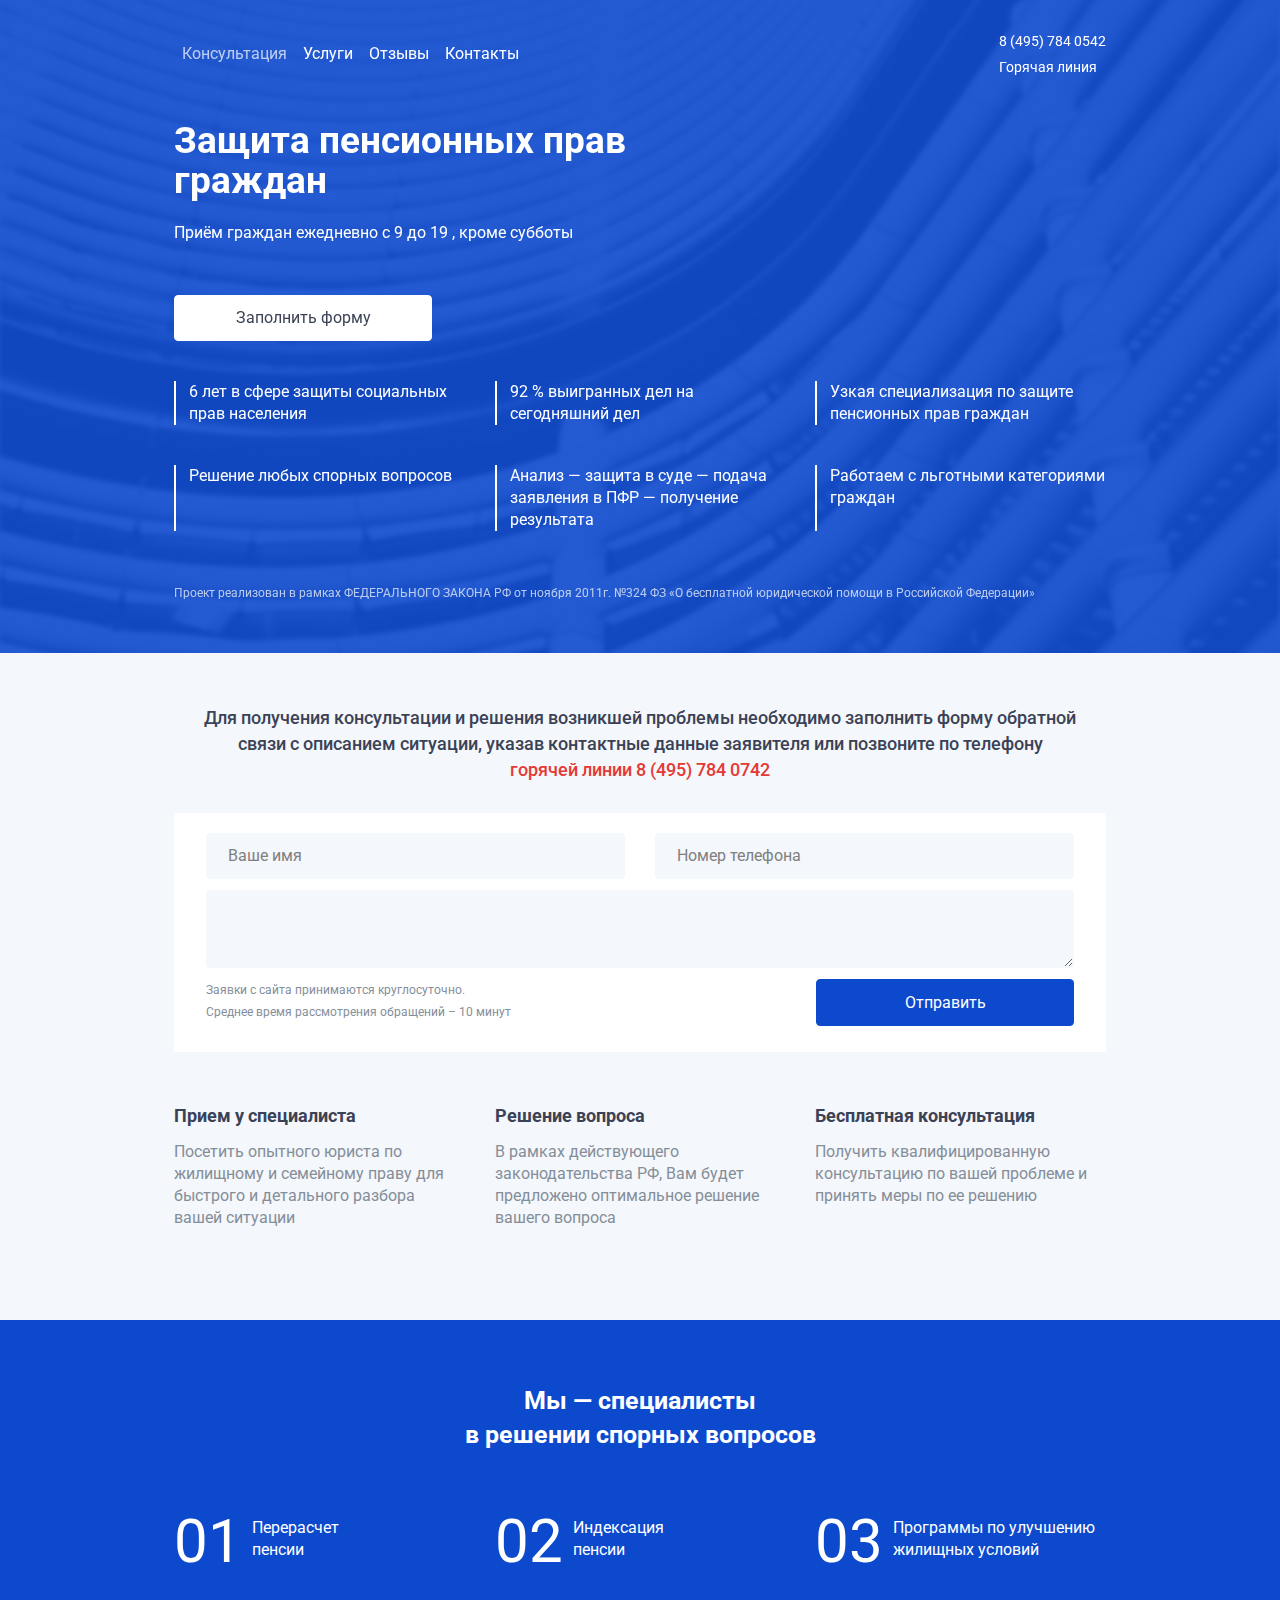
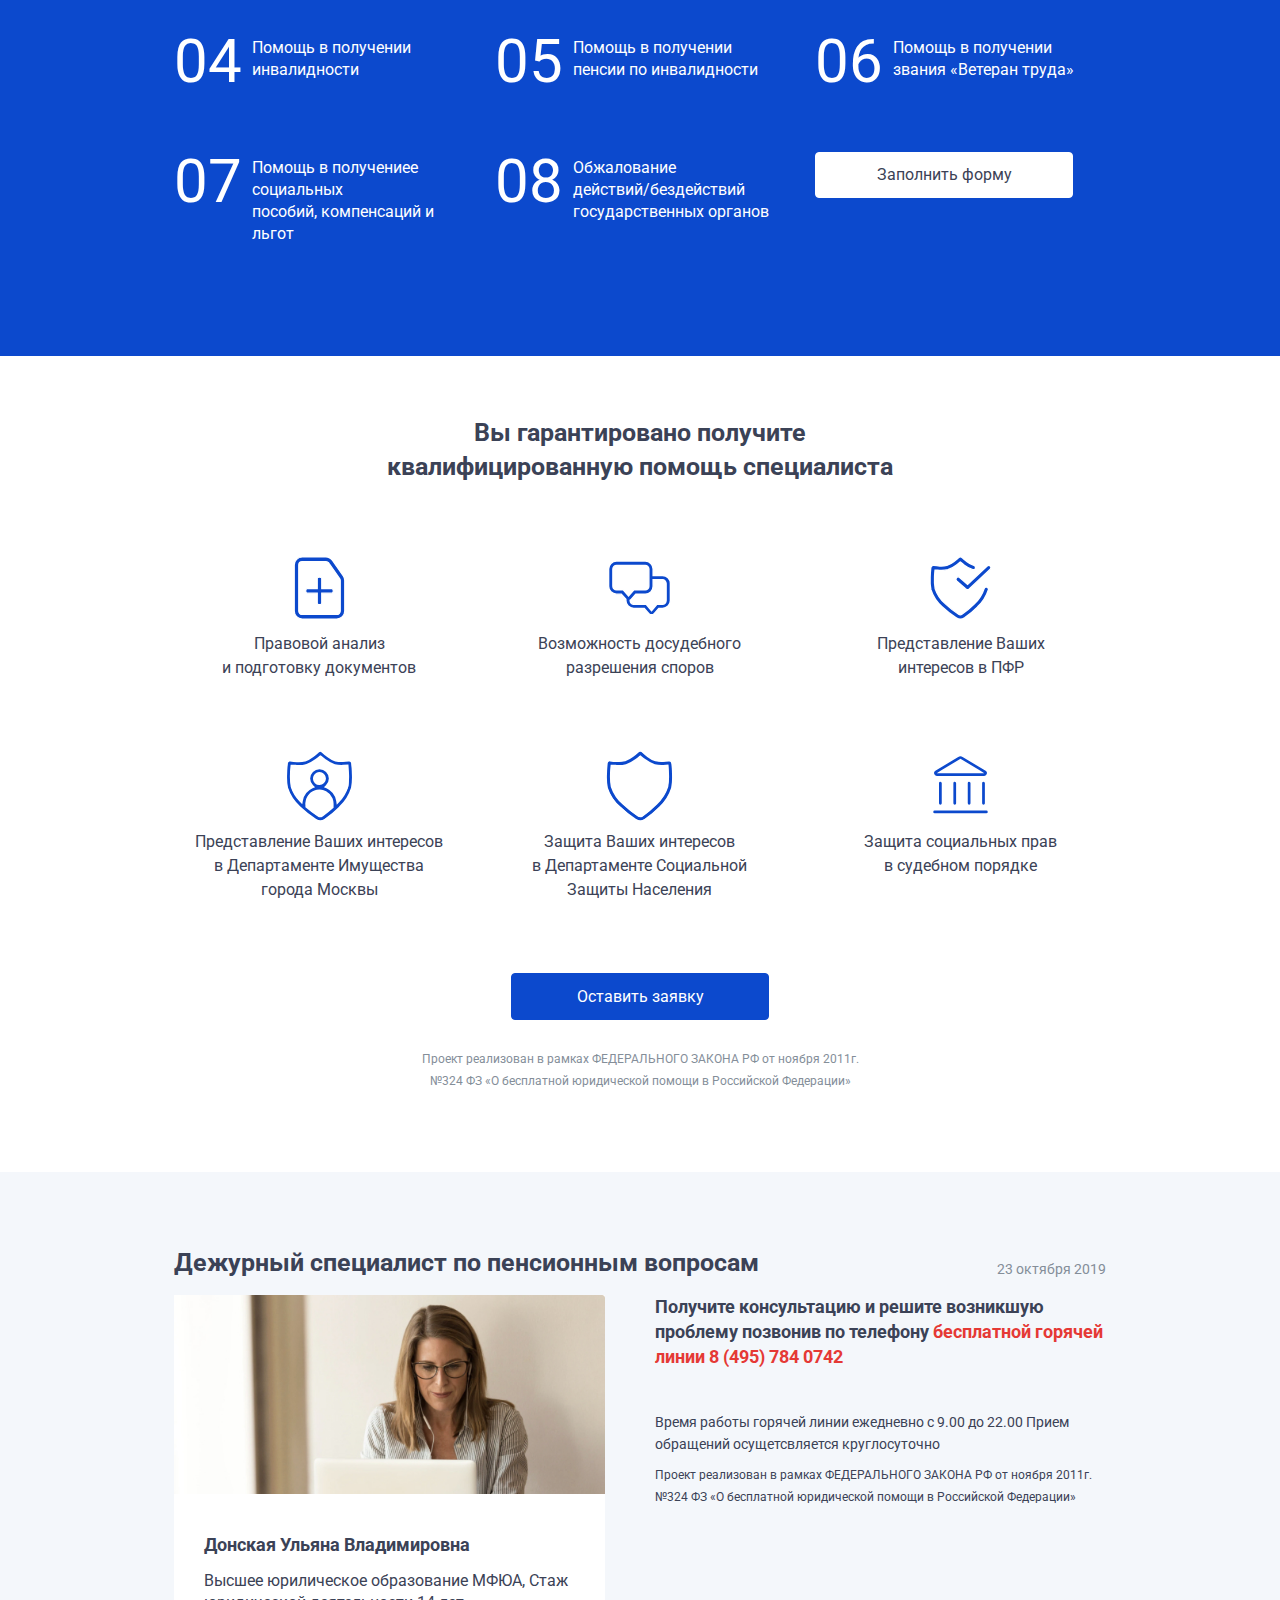
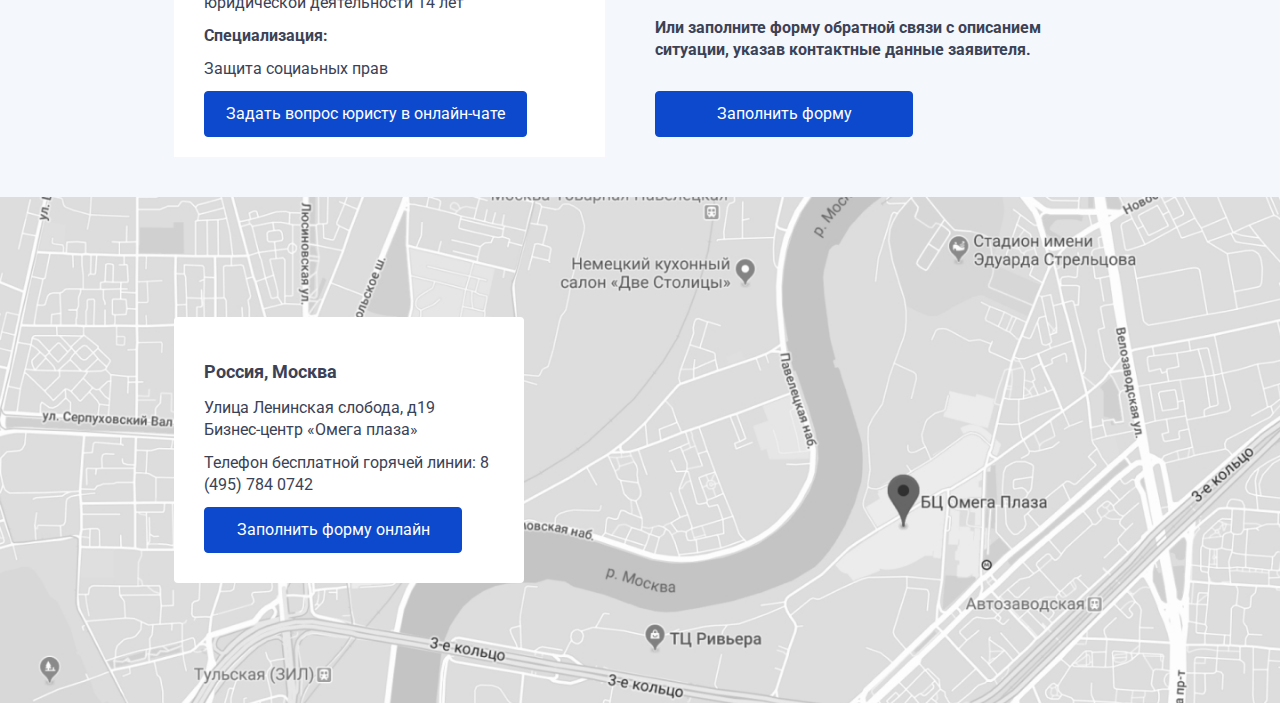
==== index.html @ 71783413 "Update 2019-10-22T12:04:32.566Z" ====
<!DOCTYPE html>
<html class="no-js landing" lang="ru">

<head>
  <meta charset="utf-8">
  <title>Защита социальных прав населения</title>
  <meta name="description" content="">
  <meta name="viewport" content="width=device-width, initial-scale=1">
  <meta name="format-detection" content="telephone=no">

  <!-- <link rel="icon" type="image/png" sizes="32x32" href="img/favicon-32x32.png"> -->
  <!-- <link rel="icon" type="image/png" sizes="16x16" href="img/favicon-16x16.png"> -->
  <link rel="shortcut icon" href="img/favicon.ico">
  <link href="https://fonts.googleapis.com/css?family=Roboto:300,400,500,700&display=swap&subset=cyrillic,cyrillic-ext"
    rel="stylesheet">
  <link href="css/style.min.css" rel="stylesheet" media="screen">

  <script>
    // Маркер работающего javascript
    document.documentElement.className = document.documentElement.className.replace('no-js', 'js');
    document.addEventListener('DOMContentLoaded', function(){
      if (window.isMobile !== undefined) {
        // console.log(isMobile);
        if(isMobile.any) {
          var rootClasses = ' is-mobile';
          for (key in isMobile) {
            if(typeof isMobile[key] === 'boolean' && isMobile[key] && key !== 'any') rootClasses += ' is-mobile--'+key;
            if(typeof isMobile[key] === 'object' && key !== 'other') {
              for (type in isMobile[key]) {
                if(isMobile[key][type]) rootClasses += ' is-mobile--'+key+'-'+type;
              }
            }
          }
          document.documentElement.className += rootClasses;
        }
      }
      else {
        console.log('Классы для мобильных не добавлены: в сборке отсутствует isMobile.js');
      }
    });

  </script>

</head>

<body>

  <header class="landing__header">
    <div class="landing__wrap">
      <div class="landing__content">
          <nav id="main-nav" class="main-nav" role="navigation">
            <button id="main-nav-toggler" class="main-nav__toggler  burger"><span></span></button>
            <ul class="main-nav__list">
              <li class="main-nav__item main-nav__item--active">
                <a href="#" class="main-nav__link">
                  Консультация
                </a>
              </li>
              <li class="main-nav__item">
                <a href="#" class="main-nav__link">
                  Услуги
                </a>
              </li>
              <li class="main-nav__item">
                <a href="#" class="main-nav__link">
                  Отзывы
                </a>
              </li>
              <li class="main-nav__item">
                <a href="#" class="main-nav__link">
                  Контакты
                </a>
              </li>
            </ul>
          </nav>
          <div class="header-phone">
            <a class="header-phone__num" href="tel:+74957840542">8 (495) 784 0542</a>
            <p>Горячая линия</p>
          </div>
      </div>
    </div>
  </header>

  <div class="landing__section landing__section--intro" style="background-image: url('img/intro-bg.jpg');">
    <div class="landing__wrap">
      <div class="landing__content">
        <div class="intro-top">
          <h1>Защита пенсионных прав граждан</h1>
          <p>Приём граждан ежедневно с 9 до 19 , кроме субботы</p>
          <button class="btn btn--white">Заполнить форму</button>
        </div>
        <ul class="intro-list">
          <li>
            <p>6 лет в сфере защиты социальных прав населения</p>
          </li>
          <li>
            <p>92 % выигранных дел на сегодняшний дел</p>
          </li>
          <li>
            <p>Узкая специализация по защите пенсионных прав граждан</p>
          </li>
          <li>
            <p>Решение любых спорных вопросов</p>
          </li>
          <li>
            <p>Анализ — защита в суде — подача заявления в ПФР — получение результата</p>
          </li>
          <li>
            <p>Работаем с льготными категориями граждан</p>
          </li>
        </ul>

        <p class="color-lighten fz-sm">Проект реализован в рамках ФЕДЕРАЛЬНОГО ЗАКОНА РФ от ноября 2011г. №324 ФЗ «О бесплатной юридической помощи в Российской
        Федерации»</p>
      </div>
    </div>
  </div>

  <div class="landing__section landing__section--request">
    <div class="landing__wrap">
      <div class="landing__content">
        <div class="request-caption">
          <p>Для получения консультации и решения возникшей проблемы необходимо заполнить форму  обратной связи с описанием ситуации,
          указав контактные данные заявителя
          или позвоните по телефону <span>горячей линии <a href="tel:+74957840742">8 (495) 784 0742</a></span></p>
        </div>
        <div class="request-form-wrap">
          <form id="request-form" action="" class="request-form">
            <div class="request-form__col-6">
              <label class="field-text">
                <span class="field-text__input-wrap">
                  <input class="field-text__input" type="text" placeholder="Ваше имя" id="" name="">
                </span>
              </label>
            </div>
            <div class="request-form__col-6">
              <label class="field-text">
                <span class="field-text__input-wrap">
                  <input class="field-text__input" type="text" placeholder="Номер телефона" id="" name="">
                </span>
              </label>
            </div>
            <div class="request-form__col-12">
              <label class="field-text" for="">
                <textarea class="field-text__input" name="" id=""></textarea>
              </label>
            </div>
            <div class="request-form__action">
              <p class="fz-sm color-light">Заявки с сайта принимаются круглосуточно. <br>
              Среднее время рассмотрения обращений – 10 минут</p>
              <button class="btn">Отправить</button>
            </div>
          </form>
        </div>
        <ul class="request-list">
          <li>
            <h4>Прием у специалиста</h4>
            <p class="color-light">Посетить опытного юриста по жилищному и семейному праву для быстрого
            и детального разбора вашей ситуации</p>
          </li>
          <li>
            <h4>Решение вопроса</h4>
            <p class="color-light">В рамках действующего законодательства РФ, Вам будет предложено оптимальное решение вашего вопроса</p>
          </li>
          <li>
            <h4>Бесплатная консультация</h4>
            <p class="color-light">Получить квалифицированную консультацию по вашей проблеме
            и принять меры по ее решению</p>
          </li>
        </ul>
      </div>
    </div>
  </div>

  <div class="landing__section landing__section--questions">
    <div class="landing__wrap">
      <div class="landing__content">
        <h2>Мы — специалисты <br>
        в решении спорных вопросов</h2>

        <ul class="questions-list">
          <li class="list-item">
            <p>Перерасчет <br> пенсии</p>
          </li>
          <li class="list-item">
            <p>Индексация <br> пенсии</p>
          </li>
          <li class="list-item">
            <p>Программы по улучшению <br> жилищных условий</p>
          </li>
          <li class="list-item">
            <p>Помощь в получении <br> инвалидности</p>
          </li>
          <li class="list-item">
            <p>Помощь в получении <br> пенсии по инвалидности</p>
          </li>
          <li class="list-item">
            <p>Помощь в получении <br> звания «Ветеран труда»</p>
          </li>
          <li class="list-item">
            <p>Помощь в получениее социальных <br> пособий, компенсаций и льгот</p>
          </li>
          <li class="list-item">
            <p>Обжалование <br> действий/бездействий <br> государственных органов</p>
          </li>
          <li class="list-action">
            <a href="#" class="btn btn--white">Заполнить форму</a>
          </li>
        </ul>
      </div>
    </div>
  </div>

  <div class="landing__section landing__section--help">
    <div class="landing__wrap">
      <div class="landing__content">
        <h2>Вы гарантировано получите <br> квалифицированную помощь специалиста</h2>
        <ul class="help-list">
          <li class="help-item">
            <div class="help-item__icon">
              <svg>
                <use xmlns:xlink="http://www.w3.org/1999/xlink" xlink:href="img/sprite-svg.svg#help-icon-01"></use>
              </svg>
            </div>
            <p class="help-item__text">Правовой анализ <br>
            и подготовку документов</p>
          </li>
          <li class="help-item">
            <div class="help-item__icon">
              <svg>
                <use xmlns:xlink="http://www.w3.org/1999/xlink" xlink:href="img/sprite-svg.svg#help-icon-02"></use>
              </svg>
            </div>
            <p class="help-item__text">Возможность досудебного <br> разрешения споров</p>
          </li>
          <li class="help-item">
            <div class="help-item__icon">
              <svg>
                <use xmlns:xlink="http://www.w3.org/1999/xlink" xlink:href="img/sprite-svg.svg#help-icon-03"></use>
              </svg>
            </div>
            <p class="help-item__text">Представление Ваших <br> интересов в ПФР</p>
          </li>
          <li class="help-item">
            <div class="help-item__icon">
              <svg>
                <use xmlns:xlink="http://www.w3.org/1999/xlink" xlink:href="img/sprite-svg.svg#help-icon-04"></use>
              </svg>
            </div>
            <p class="help-item__text">Представление Ваших интересов <br>
            в Департаменте Имущества <br> города Москвы</p>
          </li>
          <li class="help-item">
            <div class="help-item__icon">
              <svg>
                <use xmlns:xlink="http://www.w3.org/1999/xlink" xlink:href="img/sprite-svg.svg#help-icon-05"></use>
              </svg>
            </div>
            <p class="help-item__text">Защита Ваших интересов <br>
            в Департаменте Социальной <br> Защиты Населения</p>
          </li>
          <li class="help-item">
            <div class="help-item__icon">
              <svg>
                <use xmlns:xlink="http://www.w3.org/1999/xlink" xlink:href="img/sprite-svg.svg#help-icon-06"></use>
              </svg>
            </div>
            <p class="help-item__text">Защита социальных прав <br> в судебном порядке</p>
          </li>
        </ul>
        <div class="help-action">
          <a href="#" class="btn">Оставить заявку</a>
          <p>Проект реализован в рамках ФЕДЕРАЛЬНОГО ЗАКОНА РФ от ноября 2011г. №324 ФЗ «О бесплатной юридической помощи в Российской
          Федерации»</p>
        </div>
      </div>
    </div>
  </div>

  <div class="landing__section landing__section--jurist">
    <div class="landing__wrap">
      <div class="landing__content">
        <div class="jurist-header">
          <h2>Дежурный специалист по пенсионным вопросам</h2>
          <span class="fz-md color-light">23 октября 2019</span>
        </div>
        <div class="jurist-row">
          <div class="jurist-card">
            <div class="jurist-card__inner">
              <img class="jurist-card__img" src="img/jurist-card-img.jpg" alt="">
              <div class="jurist-card__body">
                <h4>Донская Ульяна Владимировна</h4>
                <p>Высшее юрилическое образование МФЮА,
                Стаж юридической деятельности 14 лет</p>
                <h5>Специализация:</h5>
                <p>Защита социаьных прав</p>
                <a href="#" class="btn">Задать вопрос юристу в онлайн-чате</a>
              </div>
            </div>
          </div>
          <div class="jurist-info">
            <div class="jurist-info__top">
              <h3>Получите консультацию и решите возникшую проблему позвонив по телефону <span>бесплатной горячей линии
              <a href="tel:+74957840742">8 (495) 784 0742</a></span></h3>
              <p class="fz-md">Время работы горячей линии ежедневно с 9.00 до 22.00
              Прием обращений осущетсвляется круглосуточно</p>
              <p class="fz-sm">Проект реализован в рамках ФЕДЕРАЛЬНОГО ЗАКОНА РФ от ноября 2011г. №324 ФЗ «О бесплатной юридической помощи в Российской
              Федерации»</p>
            </div>
            <div class="jurist-info__bottom">
              <h5>Или заполните форму обратной связи с описанием ситуации, указав контактные данные заявителя.</h5>
              <a href="#" class="btn">Заполнить форму</a>
            </div>
          </div>
        </div>
      </div>
    </div>
  </div>

  <div class="landing__section landing__section--contacts">
    <div class="landing__wrap">
      <div class="landing__content">
        <div class="contacts-card">
          <h4>Россия, Москва</h4>
          <p>Улица Ленинская слобода, д19
          Бизнес-центр «Омега плаза»</p>
          <p>Телефон бесплатной горячей линии:
          8 (495) 784 0742</p>
          <a href="#" class="btn">Заполнить форму онлайн</a>
        </div>
      </div>
    </div>
  </div>

  <footer class="landing__footer">
    <div class="landing__wrap">
      <div class="landing__content">

      </div>
    </div>
  </footer>
  <script src="js/script.min.js"></script>

</body>
</html>
---- css/style.min.css ----
@charset "UTF-8";/*!*
 * ВНИМАНИЕ! Этот файл генерируется автоматически.
 * Не пишите сюда ничего вручную, все такие правки будут потеряны.
 * Читайте ./README.md для понимания.
 */.owl-carousel{display:none;width:100%;-webkit-tap-highlight-color:transparent;position:relative;z-index:1}.owl-carousel .owl-stage{position:relative;-ms-touch-action:pan-Y;touch-action:manipulation;-moz-backface-visibility:hidden}.owl-carousel .owl-stage:after{content:".";display:block;clear:both;visibility:hidden;line-height:0;height:0}.owl-carousel .owl-stage-outer{position:relative;overflow:hidden;-webkit-transform:translate3d(0px,0,0)}.owl-carousel .owl-item,.owl-carousel .owl-wrapper{-webkit-backface-visibility:hidden;-moz-backface-visibility:hidden;-ms-backface-visibility:hidden;-webkit-transform:translate3d(0,0,0);-moz-transform:translate3d(0,0,0);-ms-transform:translate3d(0,0,0)}.owl-carousel .owl-item{position:relative;min-height:1px;float:left;-webkit-backface-visibility:hidden;-webkit-tap-highlight-color:transparent;-webkit-touch-callout:none}.owl-carousel .owl-item img{display:block;width:100%}.owl-carousel .owl-dots.disabled,.owl-carousel .owl-nav.disabled{display:none}.owl-carousel .owl-dot,.owl-carousel .owl-nav .owl-next,.owl-carousel .owl-nav .owl-prev{cursor:pointer;-webkit-user-select:none;-khtml-user-select:none;-moz-user-select:none;-ms-user-select:none;user-select:none}.owl-carousel .owl-nav button.owl-next,.owl-carousel .owl-nav button.owl-prev,.owl-carousel button.owl-dot{background:0 0;color:inherit;border:none;padding:0!important;font:inherit}.owl-carousel.owl-loaded{display:block}.owl-carousel.owl-loading{opacity:0;display:block}.owl-carousel.owl-hidden{opacity:0}.owl-carousel.owl-refresh .owl-item{visibility:hidden}.owl-carousel.owl-drag .owl-item{-ms-touch-action:pan-y;touch-action:pan-y;-webkit-user-select:none;-moz-user-select:none;-ms-user-select:none;user-select:none}.owl-carousel.owl-grab{cursor:move;cursor:grab}.owl-carousel.owl-rtl{direction:rtl}.owl-carousel.owl-rtl .owl-item{float:right}.no-js .owl-carousel{display:block}.owl-carousel .animated{animation-duration:1000ms;animation-fill-mode:both}.owl-carousel .owl-animated-in{z-index:0}.owl-carousel .owl-animated-out{z-index:1}.owl-carousel .fadeOut{animation-name:fadeOut}@keyframes fadeOut{0%{opacity:1}100%{opacity:0}}.owl-height{transition:height 500ms ease-in-out}.owl-carousel .owl-item .owl-lazy{opacity:0;transition:opacity 400ms ease}.owl-carousel .owl-item .owl-lazy:not([src]),.owl-carousel .owl-item .owl-lazy[src^=""]{max-height:0}.owl-carousel .owl-item img.owl-lazy{transform-style:preserve-3d}.owl-carousel .owl-video-wrapper{position:relative;height:100%;background:#000}.owl-carousel .owl-video-play-icon{position:absolute;height:80px;width:80px;left:50%;top:50%;margin-left:-40px;margin-top:-40px;background:url(owl.video.play.png) no-repeat;cursor:pointer;z-index:1;-webkit-backface-visibility:hidden;transition:transform 100ms ease}.owl-carousel .owl-video-play-icon:hover{-ms-transform:scale(1.3,1.3);transform:scale(1.3,1.3)}.owl-carousel .owl-video-playing .owl-video-play-icon,.owl-carousel .owl-video-playing .owl-video-tn{display:none}.owl-carousel .owl-video-tn{opacity:0;height:100%;background-position:center center;background-repeat:no-repeat;background-size:contain;transition:opacity 400ms ease}.owl-carousel .owl-video-frame{position:relative;z-index:1;height:100%;width:100%}/*! nouislider - 10.1.0 - 2017-07-28 17:11:18 */.noUi-target,.noUi-target *{-webkit-touch-callout:none;-webkit-tap-highlight-color:transparent;-webkit-user-select:none;-ms-touch-action:none;touch-action:none;-ms-user-select:none;-moz-user-select:none;user-select:none;-moz-box-sizing:border-box;box-sizing:border-box}.noUi-target{position:relative;direction:ltr}.noUi-base{width:100%;height:100%;position:relative;z-index:1}.noUi-connect{position:absolute;right:0;top:0;left:0;bottom:0}.noUi-origin{position:absolute;height:0;width:0}.noUi-handle{position:relative;z-index:1}.noUi-state-tap .noUi-connect,.noUi-state-tap .noUi-origin{-webkit-transition:top .3s,right .3s,bottom .3s,left .3s;transition:top .3s,right .3s,bottom .3s,left .3s}.noUi-state-drag *{cursor:inherit!important}.noUi-base,.noUi-handle{-webkit-transform:translate3d(0,0,0);transform:translate3d(0,0,0)}.noUi-horizontal{height:18px}.noUi-horizontal .noUi-handle{width:34px;height:28px;left:-17px;top:-6px}.noUi-vertical{width:18px}.noUi-vertical .noUi-handle{width:28px;height:34px;left:-6px;top:-17px}.noUi-target{background:#FAFAFA;border-radius:4px;border:1px solid #D3D3D3;box-shadow:inset 0 1px 1px #F0F0F0,0 3px 6px -5px #BBB}.noUi-connect{background:#3FB8AF;border-radius:4px;box-shadow:inset 0 0 3px rgba(51,51,51,.45);-webkit-transition:background 450ms;transition:background 450ms}.noUi-draggable{cursor:ew-resize}.noUi-vertical .noUi-draggable{cursor:ns-resize}.noUi-handle{border:1px solid #D9D9D9;border-radius:3px;background:#FFF;cursor:default;box-shadow:inset 0 0 1px #FFF,inset 0 1px 7px #EBEBEB,0 3px 6px -3px #BBB}.noUi-active{box-shadow:inset 0 0 1px #FFF,inset 0 1px 7px #DDD,0 3px 6px -3px #BBB}.noUi-handle:after,.noUi-handle:before{content:"";display:block;position:absolute;height:14px;width:1px;background:#E8E7E6;left:14px;top:6px}.noUi-handle:after{left:17px}.noUi-vertical .noUi-handle:after,.noUi-vertical .noUi-handle:before{width:14px;height:1px;left:6px;top:14px}.noUi-vertical .noUi-handle:after{top:17px}[disabled] .noUi-connect{background:#B8B8B8}[disabled] .noUi-handle,[disabled].noUi-handle,[disabled].noUi-target{cursor:not-allowed}.noUi-pips,.noUi-pips *{-moz-box-sizing:border-box;box-sizing:border-box}.noUi-pips{position:absolute;color:#999}.noUi-value{position:absolute;white-space:nowrap;text-align:center}.noUi-value-sub{color:#ccc;font-size:10px}.noUi-marker{position:absolute;background:#CCC}.noUi-marker-large,.noUi-marker-sub{background:#AAA}.noUi-pips-horizontal{padding:10px 0;height:80px;top:100%;left:0;width:100%}.noUi-value-horizontal{-webkit-transform:translate3d(-50%,50%,0);transform:translate3d(-50%,50%,0)}.noUi-marker-horizontal.noUi-marker{margin-left:-1px;width:2px;height:5px}.noUi-marker-horizontal.noUi-marker-sub{height:10px}.noUi-marker-horizontal.noUi-marker-large{height:15px}.noUi-pips-vertical{padding:0 10px;height:100%;top:0;left:100%}.noUi-value-vertical{-webkit-transform:translate3d(0,50%,0);transform:translate3d(0,50%,0);padding-left:25px}.noUi-marker-vertical.noUi-marker{width:5px;height:2px;margin-top:-1px}.noUi-marker-vertical.noUi-marker-sub{width:10px}.noUi-marker-vertical.noUi-marker-large{width:15px}.noUi-tooltip{display:block;position:absolute;border:1px solid #D9D9D9;border-radius:3px;background:#fff;color:#000;padding:5px;text-align:center;white-space:nowrap}.noUi-horizontal .noUi-tooltip{-webkit-transform:translate(-50%,0);transform:translate(-50%,0);left:50%;bottom:120%}.noUi-vertical .noUi-tooltip{-webkit-transform:translate(0,-50%);transform:translate(0,-50%);top:50%;right:120%}@-ms-viewport{width:device-width}.page{-webkit-box-sizing:border-box;box-sizing:border-box;font-size:10px;-webkit-tap-highlight-color:transparent;-ms-overflow-style:scrollbar;-ms-text-size-adjust:100%;min-width:320px;min-height:100%}.page__inner{min-height:100vh;display:-webkit-box;display:-ms-flexbox;display:flex;-webkit-box-orient:vertical;-webkit-box-direction:normal;-ms-flex-direction:column;flex-direction:column}.page__content{-webkit-box-flex:1;-ms-flex-positive:1;flex-grow:1}.page__footer-wrapper{-ms-flex-negative:0;flex-shrink:0}*,:after,:before{-webkit-box-sizing:inherit;box-sizing:inherit}body{display:-webkit-box;display:-ms-flexbox;display:flex;-webkit-box-orient:vertical;-webkit-box-direction:normal;-ms-flex-direction:column;flex-direction:column;background-color:#fff;margin:0;min-height:100%}[tabindex='-1']:focus{outline:0!important}[role=button]{cursor:pointer}input[type=search]{-webkit-appearance:textfield}[role=button],a,button,input,label,select,textarea{-ms-touch-action:manipulation;touch-action:manipulation}a svg,button svg{pointer-events:none}img{max-width:100%;height:auto}body{font-family:Roboto,sans-serif;font-size:16px;line-height:1.375em;color:#3B4256}h1,h2,h3,h4,h5,h6{font-family:Roboto,sans-serif;font-weight:700;line-height:1.375em;color:currentColor}h1,h2,h3{margin-top:1.375em;margin-bottom:.6875em}h4,h5,h6{margin-top:.6875em;margin-bottom:.6875em}h1{font-size:36.92px}h2{font-size:24.62px}h3{font-size:18.46px}h4{font-size:18px}h5,h6{font-size:1em}address,blockquote,dl,figure,ol,p,pre,ul{margin-top:.6875em;margin-bottom:.6875em}address{font-style:normal}ol,ul{padding-left:1.2em}ol ol,ol ul,ul ol,ul ul{margin-top:0;margin-bottom:0}li{line-height:inherit}dt{font-weight:700}dd{margin-left:0}dd+dt{margin-top:.6875em}hr{margin-top:1.375em;margin-bottom:1.375em;border:0;border-top:1px solid #999}small{font-size:.75em}sub,sup{font-size:70%}mark{background:#fcf8e3;padding:.1em .3em}b,strong{font-weight:bolder}abbr[title]{-webkit-text-decoration:underline dotted;text-decoration:underline dotted}blockquote{padding:0;margin-left:0;margin-right:0}code,kbd,pre,samp{font-family:Menlo,Monaco,Consolas,"Liberation Mono","Courier New",monospace}code,kbd{padding:.06em .3em;color:#3B4256;background-color:#e6e6e6;border-radius:4px}kbd kbd{padding:0}pre{display:block;width:100%;overflow-x:auto;-moz-tab-size:2;-o-tab-size:2;tab-size:2}.fz-sm{font-size:12px}.fz-md{font-size:14px}.color-light{color:#848E99}.color-lighten{color:rgba(255,255,255,.7)}.main-nav{position:relative;z-index:10}.main-nav__list{margin:0;padding:0;list-style:none}.main-nav__item{position:relative}.main-nav__item--active>.main-nav__link{color:rgba(255,255,255,.7)}.main-nav__link{display:block;padding:.5em;text-decoration:none;color:#fff}.main-nav__link:focus,.main-nav__link:hover{text-decoration:none}.main-nav__toggler{display:inline-block;padding:0;background:0 0;border:none}.no-js .main-nav__toggler{display:none}.logo{display:block;white-space:nowrap}.btn{-webkit-box-sizing:border-box;box-sizing:border-box;display:inline-block;margin:0;padding:.7em 1.3em;white-space:nowrap;vertical-align:middle;-webkit-user-select:none;-moz-user-select:none;-ms-user-select:none;user-select:none;text-align:center;font-size:1em;font-family:inherit;line-height:1.375em;text-decoration:none;text-transform:none;color:#fff;border-radius:4px;border:1px solid #0C49CD;background-color:#0C49CD;background-image:none;cursor:pointer;min-width:258px}.btn:focus,.btn:hover{text-decoration:none;color:#fff;background-color:#09389d;border-color:#093493}.btn:active,.btn:focus{outline:0;-webkit-box-shadow:0 0 0 2px rgba(12,73,205,.7);box-shadow:0 0 0 2px rgba(12,73,205,.7)}.btn--disabled,.btn:disabled{opacity:.7;cursor:not-allowed;color:#3B4256;background-color:#e6e6e6;border-color:#ccc}a.btn--disabled{pointer-events:none}.btn--white{color:#3B4256;background-color:#fff;border:1px solid #fff}.btn--white:focus,.btn--white:hover{color:#3B4256;background-color:#e6e6e6;border-color:#e0e0e0}.btn--white--disabled,.btn--white:disabled{color:#fff;background-color:#0C49CD;border-color:#0C49CD}.temp-icon-left-arrow{background-image:url(../img/sprite-05875929422695669.png);background-position:0 0;width:32px;height:32px}.temp-icon-right-arrow{background-image:url(../img/sprite-05875929422695669.png);background-position:-36px 0;width:32px;height:32px}.field-text{display:block;margin-bottom:.6875em}.field-text__name{display:block;margin-bottom:.4em;line-height:1.375em;font-weight:700}.field-text__input-wrap{display:block}.field-text__input{display:inline-block;vertical-align:middle;width:100%;padding:.7em 1.3em;margin:0;line-height:1.375em;font-size:1em;font-family:inherit;background-color:#F4F7FB;border:1px solid #F4F7FB;border-radius:4px;-webkit-appearance:textfield;-moz-appearance:textfield;appearance:textfield}.field-text__input:focus{background:#FFF;border:1px solid #62B0FF;outline:0;-webkit-box-shadow:none;box-shadow:none}.field-text__input[disabled],.field-text__input[readonly]{cursor:default;background-color:#ccc}.field-text__input[type=search]::-webkit-search-cancel-button,.field-text__input[type=search]::-webkit-search-decoration{-webkit-appearance:none}.field-text__input[type=color]{padding:0}.field-text__input::-webkit-input-placeholder{color:gray;opacity:1}.field-text__input::-moz-placeholder{color:gray;opacity:1}.field-text__input::-ms-input-placeholder{color:gray;opacity:1}.field-text__input::placeholder{color:gray;opacity:1}textarea.field-text__input{height:auto;min-height:calc(4.75em + 2px);resize:vertical}.field-text__help-text{display:block;padding-top:.4em;font-size:.75em;line-height:1.2em;color:gray}.field-text__help-text:empty{display:none}.field-text--error .field-text__help-text,.field-text--error .field-text__input,.field-text--error .field-text__name{color:#d8544f}.field-text--error .field-text__input{border-color:#d8544f;background-color:#f9e2e2}.field-checkbox{display:block;margin-bottom:.6875em}.field-checkbox__title{display:block;font-weight:700;line-height:1.375em;margin-bottom:.4em}.field-checkbox__input-wrap+.field-checkbox__input-wrap{margin-top:.6875em}.field-checkbox__name{position:relative;display:inline-block;padding-left:1.5em;margin-right:.6em;font-weight:400;line-height:1.375em}.field-checkbox__name-text:before{content:'';position:absolute;top:.1em;left:0;width:14px;height:14px;border:2px solid;border-radius:4px}input:focus~.field-checkbox__name-text:before{outline:0;-webkit-box-shadow:0 0 0 2px rgba(12,73,205,.7);box-shadow:0 0 0 2px rgba(12,73,205,.7)}.field-checkbox__name-text:after{content:'';position:absolute;top:calc(0.1em + 1px);left:3px;width:14px;height:6px;opacity:0;border-left:2px solid currentColor;border-bottom:2px solid currentColor;-webkit-transform:rotate(-45deg);transform:rotate(-45deg);-webkit-transition:opacity .3s;transition:opacity .3s}input:checked~.field-checkbox__name-text:after{opacity:1}.field-checkbox__input{position:absolute;top:.7em;left:0;padding:0;margin:0;-webkit-transform:translateY(-50%);transform:translateY(-50%);opacity:0}.field-checkbox__input:active,.field-checkbox__input:focus{outline:0;-webkit-box-shadow:0 0 0 2px rgba(12,73,205,.7);box-shadow:0 0 0 2px rgba(12,73,205,.7)}.field-checkbox__help-text-wrap{padding-left:1.5em}.field-checkbox__help-text{display:block;padding-top:.4em;font-size:.75em;line-height:1.2em;color:gray}.field-checkbox__help-text:empty{display:none}.field-checkbox__input-wrap--error .field-checkbox__help-text,.field-checkbox__input-wrap--error .field-checkbox__name-text{color:#d8544f}.field-radio{display:block;margin-bottom:.6875em}.field-radio__title{display:block;font-weight:700;line-height:1.375em;margin-bottom:.4em}.field-radio__input-wrap+.field-radio__input-wrap{margin-top:.6875em}.field-radio__name{position:relative;display:inline-block;padding-left:1.5em;margin-right:.6em;font-weight:400;line-height:1.375em}.field-radio__name-text:before{content:'';position:absolute;top:.1em;left:0;width:14px;height:14px;border:2px solid;border-radius:50%}input:focus~.field-radio__name-text:before{outline:0;-webkit-box-shadow:0 0 0 2px rgba(12,73,205,.7);box-shadow:0 0 0 2px rgba(12,73,205,.7)}.field-radio__name-text:after{content:'';position:absolute;top:calc(0.1em + 4px);left:4px;width:6px;height:6px;opacity:0;border-radius:50%;background-color:currentColor;-webkit-transition:opacity .3s;transition:opacity .3s}input:checked~.field-radio__name-text:after{opacity:1}.field-radio__input{position:absolute;top:.8em;left:0;padding:0;margin:0;-webkit-transform:translateY(-50%);transform:translateY(-50%);opacity:0}.field-radio__input:active,.field-radio__input:focus{outline:0;-webkit-box-shadow:0 0 0 2px rgba(12,73,205,.7);box-shadow:0 0 0 2px rgba(12,73,205,.7)}.field-radio__help-text-wrap{padding-left:1.5em}.field-radio__help-text{display:block;padding-top:.4em;font-size:.75em;line-height:1.2em;color:gray}.field-radio__help-text:empty{display:none}.field-radio__input-wrap--error .field-radio__help-text,.field-radio__input-wrap--error .field-radio__name-text{color:#d8544f}.field-toggler{display:block;margin-bottom:.6875em}.field-toggler__title{display:block;margin-bottom:.4em;line-height:1.375em;font-weight:700}.field-toggler__input-wrap+.field-toggler__input-wrap{margin-top:.6875em}.field-toggler__name{position:relative;display:inline-block;padding-left:3.2em;margin-right:.6em;font-weight:400;line-height:1.375em}.field-toggler__name-text:before{content:'';position:absolute;top:.6em;left:0;width:2.1875em;height:1.125em;-webkit-transform:translateY(-50%);transform:translateY(-50%);background-color:#fff;border:1px solid #999}input:focus~.field-toggler__name-text:before{outline:0;-webkit-box-shadow:0 0 0 2px rgba(12,73,205,.7);box-shadow:0 0 0 2px rgba(12,73,205,.7)}.field-toggler__name-text:after{content:'';position:absolute;top:.6em;left:2px;width:.875em;height:.875em;-webkit-transform:translateY(-50%);transform:translateY(-50%);background-color:#e6e6e6;border:1px solid #999;-webkit-transition:all .3s;transition:all .3s}input:checked~.field-toggler__name-text:after{-webkit-transform:translate(1.0625em,-50%);transform:translate(1.0625em,-50%)}.field-toggler__input{position:absolute;top:0;left:0;width:0;height:0;opacity:0}.field-toggler__help-text-wrap{padding-left:1.5em}.field-toggler__help-text{display:block;padding-top:.4em;font-size:.75em;line-height:1.2em;color:gray}.field-toggler__help-text:empty{display:none}.field-file{display:block;margin-bottom:.6875em}.field-file__name{display:block;margin-bottom:.4em;line-height:1.375em;font-weight:700}.field-file__input-wrap{display:block;position:relative}.field-file__input{position:absolute;width:1px;height:1px;opacity:0}.field-file__input:active~.field-file__name-text,.field-file__input:focus~.field-file__name-text{outline:0;-webkit-box-shadow:0 0 0 2px rgba(12,73,205,.7);box-shadow:0 0 0 2px rgba(12,73,205,.7)}.field-file__name-text{position:relative;display:-webkit-box;display:-ms-flexbox;display:flex;-webkit-box-align:baseline;-ms-flex-align:baseline;align-items:baseline;width:100%;background-color:#fff;border:1px solid #999;border-radius:4px;white-space:nowrap;overflow:hidden;text-overflow:ellipsis;cursor:pointer}.field-file__name-text:before{content:attr(data-button-text);display:block;background-color:#e6e6e6;border-right:1px solid #999;margin-right:1.7em;line-height:1.375em;padding:1em 1.7em;border-top-left-radius:4px;border-bottom-left-radius:4px}.field-file__name-text:focus:before,.field-file__name-text:hover:before{background-color:#ccc}.field-file__help-text{display:block;padding-top:.4em;font-size:.75em;line-height:1.2em;color:gray}.field-file__help-text:empty{display:none}.field-file--error .field-file__help-text,.field-file--error .field-file__input,.field-file--error .field-file__name,.field-file--error .field-file__name-text{color:#d8544f}.field-file--error .field-file__name-text{border-color:#d8544f;background-color:#f9e2e2}.field-range{display:block;margin-bottom:.6875em}.field-range__name{display:block;margin-bottom:.4em;line-height:1.375em;font-weight:700}.field-range__input-wrap{position:relative}.field-range__input{-ms-flex-item-align:center;align-self:center;padding:0;width:100%;height:2em;border-radius:.25rem;border:0;background:0 0;font-size:inherit;cursor:pointer;-webkit-appearance:none;-moz-appearance:none;appearance:none}.field-range__input::-webkit-slider-runnable-track,.field-range__input::-webkit-slider-thumb{-webkit-appearance:none}.field-range__input:focus{outline:0;-webkit-box-shadow:0 0 0 2px rgba(12,73,205,.7);box-shadow:0 0 0 2px rgba(12,73,205,.7)}.field-range__input::-webkit-slider-runnable-track{-webkit-box-sizing:border-box;box-sizing:border-box;width:100%;height:.75em;border-radius:4px;background:#fff;border:1px solid #999}.field-range__input::-moz-range-track{box-sizing:border-box;width:100%;height:.75em;border-radius:4px;background:#fff;border:1px solid #999}.field-range__input::-ms-track{box-sizing:border-box;width:100%;height:.75em;border-radius:4px;background:#fff;border:1px solid #999;color:transparent}.field-range__input::-webkit-slider-thumb{margin-top:-.68em;-webkit-box-sizing:border-box;box-sizing:border-box;padding:0;width:2em;height:2em;border-radius:1em;-webkit-box-shadow:none;box-shadow:none;cursor:ew-resize;background:#e6e6e6;border:1px solid #999}.field-range__input::-moz-range-thumb{box-sizing:border-box;padding:0;width:2em;height:2em;border-radius:1em;box-shadow:none;cursor:ew-resize;background:#e6e6e6;border:1px solid #999}.field-range__input::-ms-thumb{box-sizing:border-box;padding:0;width:2em;height:2em;border-radius:1em;box-shadow:none;cursor:ew-resize;background:#e6e6e6;border:1px solid #999}.field-range__input::-ms-fill-lower,.field-range__input::-ms-tooltip{display:none}.field-range__help-text{display:block;font-size:.75em;line-height:1.2em;color:gray;padding-top:0}.field-range__help-text:empty{display:none}.field-select{display:block;margin-bottom:.6875em}.field-select__name{display:block;margin-bottom:.4em;line-height:1.375em;font-weight:700}.field-select__select{display:inline-block;vertical-align:middle;width:100%;line-height:1.375em;padding:1em 1.7em;font-size:inherit;font-family:inherit;border:1px solid #999;border-radius:4px;-webkit-appearance:none;-moz-appearance:none;appearance:none;background-color:#fff;background-image:url("data:image/svg+xml;charset=utf-8,%3Csvg xmlns='http://www.w3.org/2000/svg' viewBox='0 0 17 11' width='17' height='11'%3E%3Cpath fill='%23B1B1B1' d='M.202 1.97L1.956.204A.61.61 0 0 1 2.43 0a.61.61 0 0 1 .47.204L8.5 5.84 14.1.204A.61.61 0 0 1 14.57 0a.61.61 0 0 1 .474.204l1.754 1.766a.618.618 0 0 1 .202.473.62.62 0 0 1-.202.476l-7.826 7.875A.61.61 0 0 1 8.5 11a.61.61 0 0 1-.472-.204L.202 2.92A.618.618 0 0 1 0 2.444c0-.203.067-.34.202-.475z'/%3E%3C/svg%3E");background-repeat:no-repeat;background-position:right .3em center;background-size:1.063em .688em}.field-select__select[multiple]{background-image:none;min-height:6.8em}.field-select__select::-ms-expand{display:none}.field-select__select:active,.field-select__select:focus{outline:0;-webkit-box-shadow:0 0 0 2px rgba(12,73,205,.7);box-shadow:0 0 0 2px rgba(12,73,205,.7)}.field-select__select[disabled],.field-select__select[readonly]{cursor:default;background-color:#e6e6e6}.field-select__help-text{display:block;padding-top:.4em;font-size:.75em;line-height:1.2em;color:gray}.field-select__help-text:empty{display:none}.field-select--error .field-select__help-text,.field-select--error .field-select__name,.field-select--error .field-select__select{color:#d8544f}.field-select--error .field-select__select{border-color:#d8544f;background-color:#f9e2e2}.field-actions{display:block;margin-top:1.375em;margin-bottom:.6875em}.field-actions .btn{margin-bottom:.6875em}.field-actions__text{display:block;margin-top:.6875em;margin-bottom:.6875em;font-size:.75em;color:gray;line-height:1.2em}.form__fieldset{min-width:0;padding:0;margin:0;border:0}.form__fieldset:not(:last-child){margin-bottom:1.375em}.form__legend{display:block;width:100%;margin-top:1.375em;margin-bottom:.6875em;font-size:24px;font-family:Roboto,sans-serif;font-weight:700;line-height:1.375em;color:currentColor}.code{display:block;width:100%;max-height:50rem;padding:1em;margin-bottom:.6875em;overflow-x:auto;background-color:#e6e6e6;border-radius:4px;border:1px solid #ccc;white-space:normal;-moz-tab-size:2;-o-tab-size:2;tab-size:2}.code code{display:block;padding:0;white-space:pre;background-color:transparent}.thumb{display:inline-block;padding:.4rem;line-height:1.375em;background-color:#fff;border:1px solid #999;border-radius:4px;-webkit-transition:all .3s;transition:all .3s}.alert{position:relative;padding:.7em 1em;margin-top:1em;margin-bottom:1em;border:1px solid #ccc;border-radius:4px;color:#3B4256;background-color:#e6e6e6}.alert>:first-child{margin-top:0}.alert>:last-child{margin-bottom:0}.alert__header{display:block;margin-top:0;margin-bottom:.2em;font-size:24px;font-weight:400;line-height:1.4;color:inherit}.alert--danger{background-color:#d8544f;border:1px solid #c9312c;color:#fff}.alert--danger a{color:inherit;text-decoration:underline}.alert--danger a:focus,.alert--danger a:hover{text-decoration:none}.alert--success{background-color:#E94B3D;border:1px solid #da2919;color:#fff}.alert--success a{color:inherit;text-decoration:underline}.alert--success a:focus,.alert--success a:hover{text-decoration:none}.alert--warning{background-color:#fcedd9;border:1px solid #f8d8ab;color:#3B4256}.to-top{position:fixed;right:1rem;bottom:1rem;z-index:1;width:4rem;height:4rem;border-radius:50%;background-color:#000;color:transparent;font:0/0 a;background-image:url("data:image/svg+xml,%3Csvg xmlns='http://www.w3.org/2000/svg' viewBox='0 0 17 11' width='17' height='11'%3E%3Cpath fill='%23fff' d='M.202 1.97L1.956.204A.61.61 0 0 1 2.43 0a.61.61 0 0 1 .47.204L8.5 5.84 14.1.204A.61.61 0 0 1 14.57 0a.61.61 0 0 1 .474.204l1.754 1.766a.618.618 0 0 1 .202.473.62.62 0 0 1-.202.476l-7.826 7.875A.61.61 0 0 1 8.5 11a.61.61 0 0 1-.472-.204L.202 2.92A.618.618 0 0 1 0 2.444c0-.203.067-.34.202-.475z'/%3E%3C/svg%3E");background-repeat:no-repeat;background-position:center;-webkit-transform:rotate(180deg);transform:rotate(180deg)}.js .to-top{display:none}.dropdown{position:relative;display:inline-block}.dropdown__menu{position:absolute;z-index:-1;top:100%;left:0;max-width:90vw;width:1px;margin:0;background-color:#fff;color:#3B4256;opacity:0;visibility:hidden;overflow:hidden;-webkit-transition:opacity .3s;transition:opacity .3s}.dropdown__menu--up{top:auto;bottom:100%}.dropdown__menu--right{left:auto;right:0}.dropdown--open .dropdown__menu{z-index:1;visibility:visible;opacity:1;width:auto}.menu{min-width:10em;margin:0;padding:.3em 0;list-style:none}.menu__item--separator:not(:last-child){padding-bottom:.3em;margin-bottom:.3em;border-bottom:1px solid #999}.menu__link{display:block;white-space:nowrap;width:100%;overflow:hidden;text-overflow:ellipsis;padding:.3em 1em;color:#3B4256;text-decoration:none}.label{display:inline-block;position:relative;margin:0 .1em;vertical-align:baseline;line-height:1;padding:.25em .4em .2em;background-color:#e6e6e6;color:#3B4256;text-decoration:none;text-transform:none;font-weight:700;font-size:.75em;white-space:nowrap;border-radius:4px}.label:focus,.label:hover{color:#3B4256;text-decoration:none}.loader{display:inline-block}.loader:before{content:'';display:block;width:1em;height:1em;border:3px solid #e6e6e6;border-top:3px solid #ccc;border-radius:50%;-webkit-animation:loader-rotate 1s linear infinite;animation:loader-rotate 1s linear infinite}@-webkit-keyframes loader-rotate{0%{-webkit-transform:rotate(0);transform:rotate(0)}100%{-webkit-transform:rotate(360deg);transform:rotate(360deg)}}@keyframes loader-rotate{0%{-webkit-transform:rotate(0);transform:rotate(0)}100%{-webkit-transform:rotate(360deg);transform:rotate(360deg)}}.table{border-collapse:collapse;width:100%;border:1px solid #999;margin:1.375em 0}.table caption{padding-top:.4em;text-align:right;caption-side:bottom;font-size:.75em;line-height:1em;color:gray}.table td,.table th{padding:1em 1.7em;vertical-align:top;border-bottom:1px solid #999}.table td:not(:first-child),.table th:not(:first-child){border-left:1px solid #999}.table th{text-align:left}.table-mobile-scroll{display:block;width:100%;overflow-x:auto;margin-top:1.375em;margin-bottom:1.375em;border:1px solid #999}.table-mobile-scroll table{margin:0;border:0!important;width:100%}.table-mobile-scroll tbody:last-child tr:last-child td,.table-mobile-scroll tbody:last-child tr:last-child th,.table-mobile-scroll tfoot:last-child tr:last-child td,.table-mobile-scroll tfoot:last-child tr:last-child th,.table-mobile-scroll thead:last-child tr:last-child td,.table-mobile-scroll thead:last-child tr:last-child th{border-bottom:0}.table-mobile-scroll caption{text-align:left;padding:.4em;border-bottom:1px solid #999;caption-side:top}.swipe{overflow:hidden;visibility:hidden;position:relative}.swipe-wrap{overflow:hidden;position:relative}.swipe-wrap>div{float:left;width:100%;position:relative;overflow:hidden}.pagination{display:-webkit-box;display:-ms-flexbox;display:flex;-ms-flex-wrap:wrap;flex-wrap:wrap;margin-top:1.375em;margin-bottom:1.375em}.pagination__item{display:block;padding:.5em;min-width:2.5em;border:1px solid #999;text-decoration:none;text-align:center;color:#3B4256}.pagination__item+.pagination__item{border-left:0}.pagination__item:focus,.pagination__item:hover{text-decoration:none;color:#3B4256}.pagination__item--active,a.pagination__item:focus,a.pagination__item:hover{background-color:#e6e6e6}.breadcrumbs{padding:0;list-style:none;margin:1.375em 0}.breadcrumbs__item{display:inline-block;margin-right:.6em;white-space:nowrap}.breadcrumbs__item:not(:last-child):after{content:'>';display:inline-block;margin-left:.8em;color:gray}.breadcrumbs__link,.breadcrumbs__link:focus,.breadcrumbs__link:hover{color:#3B4256;text-decoration:none}.off-canvas{position:relative;overflow:hidden}.off-canvas__aside{max-height:30vh;overflow-y:auto;-webkit-backface-visibility:hidden;backface-visibility:hidden;background-color:#1a1a1a;color:#fff;-webkit-transition:-webkit-transform .3s ease;transition:-webkit-transform .3s ease;transition:transform .3s ease;transition:transform .3s ease,-webkit-transform .3s ease}.js .off-canvas__aside{position:fixed;z-index:2;width:250px;height:100%;max-height:none;-webkit-transform:translateX(-250px);transform:translateX(-250px)}.off-canvas__aside a,.off-canvas__aside a:focus,.off-canvas__aside a:hover{color:#fff}.off-canvas__page-content{-webkit-backface-visibility:hidden;backface-visibility:hidden;-webkit-transition:-webkit-transform .3s ease;transition:-webkit-transform .3s ease;transition:transform .3s ease;transition:transform .3s ease,-webkit-transform .3s ease}.off-canvas__overlay{position:absolute;z-index:-1;top:0;left:0;width:100%;height:100%;background:rgba(0,0,0,.2);opacity:0;visibility:hidden}.js .off-canvas--open .off-canvas__overlay{position:fixed;z-index:1;opacity:1;visibility:visible;-webkit-transition:opacity .3s ease;transition:opacity .3s ease}.js .off-canvas--open .off-canvas__close{z-index:1;opacity:1;visibility:visible}.js .off-canvas--open .off-canvas__aside{-webkit-transform:translateX(0);transform:translateX(0)}.js .off-canvas--open .off-canvas__page-content{-webkit-transform:translateX(250px);transform:translateX(250px)}.burger{position:relative;z-index:1;display:-webkit-box;display:-ms-flexbox;display:flex;-webkit-box-align:center;-ms-flex-align:center;align-items:center;width:30px;height:30px;-webkit-user-select:none;-moz-user-select:none;-ms-user-select:none;user-select:none;cursor:pointer}.burger>span{display:inline-block;width:100%;height:3px;background:#fff;position:relative;-webkit-transition:background .3s .3s;transition:background .3s .3s}.burger>span:after,.burger>span:before{content:'';position:absolute;left:0;width:100%;height:3px;background:#fff;-webkit-transform-origin:50% 50%;transform-origin:50% 50%;-webkit-transition:top .3s .3s,-webkit-transform .3s;transition:top .3s .3s,-webkit-transform .3s;transition:top .3s .3s,transform .3s;transition:top .3s .3s,transform .3s,-webkit-transform .3s}.burger>span:before{top:-10px}.burger>span:after{top:10px}.burger--close>span{-webkit-transition:background .3s 0s;transition:background .3s 0s;background:0 0}.burger--close>span:after,.burger--close>span:before{-webkit-transition:top .3s,-webkit-transform .3s .3s;transition:top .3s,-webkit-transform .3s .3s;transition:top .3s,transform .3s .3s;transition:top .3s,transform .3s .3s,-webkit-transform .3s .3s;top:0}.burger--close>span:before{-webkit-transform:rotate3d(0,0,1,45deg);transform:rotate3d(0,0,1,45deg)}.burger--close>span:after{-webkit-transform:rotate3d(0,0,1,-45deg);transform:rotate3d(0,0,1,-45deg)}.progress{margin-top:1.375em;margin-bottom:1.375em;border:1px solid #999;border-radius:4px;text-align:center}.progress__bar{background-color:#e6e6e6;border-radius:4px;padding:.5em;max-width:100%;-webkit-transition:width .3s;transition:width .3s}.media{display:-webkit-box;display:-ms-flexbox;display:flex;margin-top:1.375em;margin-bottom:1.375em}.media__picture{-ms-flex-negative:0;flex-shrink:0;margin-right:1em}.media__body{-webkit-box-flex:1;-ms-flex-positive:1;flex-grow:1}.media__body :first-child{margin-top:0}.js-modal-open{overflow:hidden}.modal{display:none;overflow:hidden;position:fixed;top:0;right:0;bottom:0;left:0;z-index:100;-webkit-overflow-scrolling:touch}.js-modal-open .modal{overflow-x:hidden;overflow-y:auto}.modal__dialog{position:relative;margin:0;width:100%;height:100%}.modal__content{position:relative;display:-webkit-box;display:-ms-flexbox;display:flex;-webkit-box-orient:vertical;-webkit-box-direction:normal;-ms-flex-direction:column;flex-direction:column;min-width:100%;min-height:100%;background-color:#fff;outline:0}.modal__header{padding:5px 40px 0 10px;-ms-flex-negative:0;flex-shrink:0}.modal__title{margin-top:.6875em;margin-bottom:.6875em;font-size:18px;line-height:1.4;font-weight:700;color:currentColor}.modal__close{position:absolute!important;top:5px;right:5px}.modal__body{padding:0 10px;-webkit-box-flex:1;-ms-flex-positive:1;flex-grow:1}.modal__footer{padding:10px;-ms-flex-negative:0;flex-shrink:0}.modal__backdrop{position:fixed;top:0;right:0;bottom:0;left:0;z-index:99;background-color:rgba(0,0,0,.7)}@-webkit-keyframes modal-backdrop-show{0%{opacity:0}100%{opacity:1}}@keyframes modal-backdrop-show{0%{opacity:0}100%{opacity:1}}@-webkit-keyframes modal-content-show{0%{opacity:0;-webkit-transform:translateY(-2em);transform:translateY(-2em)}100%{opacity:1;-webkit-transform:translateY(0);transform:translateY(0)}}@keyframes modal-content-show{0%{opacity:0;-webkit-transform:translateY(-2em);transform:translateY(-2em)}100%{opacity:1;-webkit-transform:translateY(0);transform:translateY(0)}}.close{position:relative;z-index:1;display:-webkit-box;display:-ms-flexbox;display:flex;-webkit-box-align:center;-ms-flex-align:center;align-items:center;width:30px;height:30px;-webkit-user-select:none;-moz-user-select:none;-ms-user-select:none;user-select:none;cursor:pointer}.close>span{display:inline-block;width:100%;height:3px;background:0 0;position:relative}.close>span:after,.close>span:before{content:'';position:absolute;top:0;left:0;width:100%;height:3px;background:#fff;-webkit-transform-origin:50% 50%;transform-origin:50% 50%}.close>span:before{-webkit-transform:rotate3d(0,0,1,45deg);transform:rotate3d(0,0,1,45deg)}.close>span:after{-webkit-transform:rotate3d(0,0,1,-45deg);transform:rotate3d(0,0,1,-45deg)}.tabs{margin-top:1.375em;margin-bottom:1.375em}.tabs__links{margin:0;padding:0;list-style:none;display:-webkit-box;display:-ms-flexbox;display:flex;-ms-flex-wrap:wrap;flex-wrap:wrap;-webkit-box-align:end;-ms-flex-align:end;align-items:flex-end;cursor:pointer}.no-js .tabs__links{display:none}.tabs__links:after{content:'';-webkit-box-flex:1;-ms-flex-positive:1;flex-grow:1;height:1px;background-color:#999}.tabs__link-wrap{position:relative;border:1px solid #999}.tabs__link-wrap:not(:last-child){border-right:none}.tabs__link-wrap--active .tabs__link{color:#3B4256;background-color:#fff}.tabs__link{display:block;padding:1em 1.7em;color:gray;text-decoration:none;background-color:#e6e6e6}.tabs__link:focus,.tabs__link:hover{color:gray}.tabs__content-wrapper{display:block;padding:1em 1.7em;border:1px solid #999;border-top:none}.js .tabs__content-item{display:none}.js .tabs__content-item--active{display:block}.embed-responsive{position:relative;display:block;width:100%;padding:0;overflow:hidden}.embed-responsive::before{content:'';display:block;padding-top:56.25%}.embed-responsive iframe,.embed-responsive video{position:absolute;top:0;bottom:0;left:0;width:100%;height:100%;border:0}.embed-responsive--4-3::before{padding-top:75%}.js .pie-chart{display:inline-block;position:relative}.js .pie-chart__svg{display:block;-webkit-transform:rotate(-90deg);transform:rotate(-90deg)}.js .pie-chart__circle-back{fill:#ccc}.js .pie-chart__circle{fill:#ccc;stroke:#999}.js .pie-chart__descr{position:absolute;top:50%;left:50%;-webkit-transform:translate(-50%,-50%);transform:translate(-50%,-50%)}.fields-group{display:-webkit-box;display:-ms-flexbox;display:flex;-ms-flex-wrap:wrap;flex-wrap:wrap;-webkit-box-align:start;-ms-flex-align:start;align-items:flex-start;margin-bottom:.6875em}.fields-group .btn,.fields-group input,.fields-group select{position:relative;margin:0}.fields-group .btn:focus,.fields-group input:focus,.fields-group select:focus{position:relative;z-index:1}.fields-group .field-actions,.fields-group .field-text{margin:0}.fields-group .field-actions:not(:last-child) .btn{border-top-right-radius:0;border-bottom-right-radius:0}.fields-group .field-actions:not(:first-child) .btn{border-left:0;border-top-left-radius:0;border-bottom-left-radius:0}.fields-group .field-actions .btn:focus{z-index:1}.fields-group .field-text:not(:last-child) .field-text__input{border-top-right-radius:0;border-bottom-right-radius:0}.fields-group .field-text:not(:first-child) .field-text__input{border-left:0;border-top-left-radius:0;border-bottom-left-radius:0}.tooltip{position:relative;z-index:1}.tooltip__btn{display:inline-block;padding:0;width:1.375em;height:1.375em;overflow:hidden;border:none;color:transparent;background:url("data:image/svg+xml;charset=utf-8,%3Csvg xmlns='http://www.w3.org/2000/svg' viewBox='0 0 330 330' fill='gray'%3E%3Cpath d='M165 0C74.02 0 0 74.02 0 165c0 90.982 74.02 165 165 165s165-74.018 165-165C330 74.02 255.98 0 165 0zm0 300c-74.44 0-135-60.56-135-135C30 90.563 90.56 30 165 30s135 60.562 135 135c0 74.44-60.56 135-135 135z'/%3E%3Cpath d='M164.998 70c-11.026 0-19.996 8.976-19.996 20.01 0 11.022 8.97 19.99 19.996 19.99 11.026 0 19.996-8.968 19.996-19.99 0-11.034-8.97-20.01-19.996-20.01zm.002 70c-8.284 0-15 6.716-15 15v90c0 8.284 6.716 15 15 15 8.284 0 15-6.716 15-15v-90c0-8.284-6.716-15-15-15z'/%3E%3C/svg%3E") center/1em no-repeat}.tooltip__bubble{position:absolute;top:calc(100% + 8px);left:0;min-width:150px;max-width:250px;padding:10px 15px;background-color:#fff;-webkit-box-shadow:0 0 10px rgba(0,0,0,.5);box-shadow:0 0 10px rgba(0,0,0,.5)}@supports ((-webkit-filter:drop-shadow(0 0 0)) or (filter:drop-shadow(0 0 0))){.tooltip__bubble{-webkit-box-shadow:none;box-shadow:none;-webkit-filter:drop-shadow(0 0 5px rgba(0,0,0,.5));filter:drop-shadow(0 0 5px rgba(0,0,0,.5))}}.tooltip__bubble:before{content:'';position:absolute;top:-5px;left:5px;width:0;height:0;border-style:solid;border-width:0 5px 5px;border-color:transparent transparent #fff}.landing{-webkit-box-sizing:border-box;box-sizing:border-box;-webkit-tap-highlight-color:transparent;-ms-overflow-style:scrollbar;-ms-text-size-adjust:100%;min-width:320px;min-height:100%}.landing__header{padding:30px 0;z-index:2;position:fixed;top:0;left:0;right:0;width:100%}.landing__header--sticky{background-color:#0C49CD;position:fixed;top:0;left:0;bottom:auto;opacity:1;z-index:10;padding:15px 0!important;-webkit-animation:slideInDown .5s 1 ease-in-out;animation:slideInDown .5s 1 ease-in-out}.landing__header .landing__content{display:-webkit-box;display:-ms-flexbox;display:flex;-webkit-box-align:center;-ms-flex-align:center;align-items:center}.landing__header .landing__content .main-nav{margin-right:auto}.landing__section{padding:40px 0}.landing__section--intro{background-size:cover;background-repeat:no-repeat;position:relative;padding-top:70px}.landing__section--intro:before{content:"";position:absolute;top:0;left:0;right:0;bottom:0;background-color:rgba(12,73,205,.9)}.landing__section--intro .landing__wrap{position:relative;z-index:2;color:#fff}.landing__section--request{background-color:#F4F7FB}.landing__section--questions{background-color:#0C49CD;color:#fff;padding-top:30px}.landing__section--questions h2{text-align:center;margin-bottom:60px}.landing__section--help h2{text-align:center;margin-bottom:30px;margin-top:20px}.landing__section--jurist{background-color:#F4F7FB;padding-bottom:40px}.landing__section--contacts{background-image:url(../img/map.jpg);background-size:cover;background-repeat:no-repeat;padding:120px 0}.landing__wrap{display:block;width:100%;margin-left:auto;margin-right:auto;padding-left:15px;padding-right:15px}.header-phone{color:#fff;font-size:14px}.header-phone__num{color:#fff;text-decoration:none;display:inline-block;margin-bottom:4px}.header-phone p{margin:0}.intro-top{margin-bottom:40px;max-width:560px}.intro-top h1{line-height:1.1;margin-bottom:20px}.intro-top .btn{margin-top:40px}.intro-list{display:-webkit-box;display:-ms-flexbox;display:flex;-ms-flex-wrap:wrap;flex-wrap:wrap;margin-left:-15px;margin-right:-15px;list-style:none;padding:0}.intro-list>*{-ms-flex-preferred-size:100%;flex-basis:100%}.intro-list li{-webkit-box-flex:0;-ms-flex:0 0 100%;flex:0 0 100%;max-width:100%;padding-left:15px;padding-right:15px;position:relative;margin-bottom:40px}.intro-list li:before{content:"";position:absolute;background-color:#fff;width:2px;top:0;left:15px;bottom:0}.intro-list li p{padding-left:15px;margin:0}.request-caption{font-weight:500;font-size:16px;line-height:26px;text-align:center;max-width:880px;margin:auto auto 30px}.request-caption a,.request-caption span{color:#E53935;text-decoration:none;white-space:nowrap}.request-form-wrap{background:#fff;padding:20px 32px;margin-bottom:40px}.request-form{display:-webkit-box;display:-ms-flexbox;display:flex;-ms-flex-wrap:wrap;flex-wrap:wrap;margin-left:-15px;margin-right:-15px}.request-form>*{-ms-flex-preferred-size:100%;flex-basis:100%}.request-form__col-12,.request-form__col-6{-webkit-box-flex:0;-ms-flex:0 0 100%;flex:0 0 100%;max-width:100%;padding-left:15px;padding-right:15px}.request-form__action{-webkit-box-flex:0;-ms-flex:0 0 100%;flex:0 0 100%;max-width:100%;padding-left:15px;padding-right:15px;display:-webkit-box;display:-ms-flexbox;display:flex;-ms-flex-wrap:wrap;flex-wrap:wrap;-webkit-box-align:start;-ms-flex-align:start;align-items:flex-start}.request-form__action p{margin-right:auto;margin-top:0}.request-list{padding:0;list-style:none;display:-webkit-box;display:-ms-flexbox;display:flex;-ms-flex-wrap:wrap;flex-wrap:wrap;margin-left:-15px;margin-right:-15px}.request-list>*{-ms-flex-preferred-size:100%;flex-basis:100%}.request-list li{-webkit-box-flex:0;-ms-flex:0 0 100%;flex:0 0 100%;max-width:100%;padding-left:15px;padding-right:15px;margin-bottom:40px}.request-list li p{margin:0}.questions-list{list-style:none;padding:0;counter-reset:questions-counter;display:-webkit-box;display:-ms-flexbox;display:flex;-ms-flex-wrap:wrap;flex-wrap:wrap;margin-left:-15px;margin-right:-15px}.questions-list>*{-ms-flex-preferred-size:100%;flex-basis:100%}.questions-list .list-item{-webkit-box-flex:0;-ms-flex:0 0 100%;flex:0 0 100%;max-width:100%;padding-left:15px;padding-right:15px;display:-webkit-box;display:-ms-flexbox;display:flex;-webkit-box-align:start;-ms-flex-align:start;align-items:flex-start;margin-bottom:60px}.questions-list .list-item p{margin:5px 0 0}.questions-list .list-item:before{counter-increment:questions-counter;content:"0" counter(questions-counter);font-size:60px;line-height:1;margin-right:10px;display:inline-block}.questions-list .list-action{-webkit-box-flex:0;-ms-flex:0 0 100%;flex:0 0 100%;max-width:100%;padding-left:15px;padding-right:15px}.help-list{list-style:none;padding:0;display:-webkit-box;display:-ms-flexbox;display:flex;-ms-flex-wrap:wrap;flex-wrap:wrap;margin-left:-15px;margin-right:-15px}.help-list>*{-ms-flex-preferred-size:100%;flex-basis:100%}.help-item{-webkit-box-flex:0;-ms-flex:0 0 100%;flex:0 0 100%;max-width:100%;padding-left:15px;padding-right:15px;text-align:center;margin-bottom:20px}.help-item__icon{width:69px;height:89px;margin:auto auto 30px}.help-item__icon svg{width:100%;height:auto}.help-item__text{color:#3B4256;line-height:24px}.help-action{text-align:center;max-width:440px;margin:40px auto}.help-action .btn{margin-bottom:20px}.help-action p{font-size:12px;color:#848E99}.jurist-header{display:-webkit-box;display:-ms-flexbox;display:flex;-ms-flex-wrap:wrap;flex-wrap:wrap;-webkit-box-align:end;-ms-flex-align:end;align-items:flex-end}.jurist-header h2{margin-right:auto;margin-bottom:15px}.jurist-header span{margin-bottom:15px}.jurist-row{display:-webkit-box;display:-ms-flexbox;display:flex;-ms-flex-wrap:wrap;flex-wrap:wrap;margin-left:-15px;margin-right:-15px}.jurist-row>*{-ms-flex-preferred-size:100%;flex-basis:100%}.jurist-card{-webkit-box-flex:0;-ms-flex:0 0 100%;flex:0 0 100%;max-width:100%;padding-left:15px;padding-right:15px;margin-bottom:30px}.jurist-card__img{width:100%}.jurist-card__inner{background:#fff}.jurist-card__body{padding:20px 30px}.jurist-info{-webkit-box-flex:0;-ms-flex:0 0 100%;flex:0 0 100%;max-width:100%;padding-left:15px;padding-right:15px;display:-webkit-box;display:-ms-flexbox;display:flex;-webkit-box-orient:vertical;-webkit-box-direction:normal;-ms-flex-direction:column;flex-direction:column;margin-bottom:20px}.jurist-info__top{margin-bottom:auto}.jurist-info__top h3{margin-top:0;margin-bottom:40px}.jurist-info__top h3 a,.jurist-info__top h3 span{color:#E53935;text-decoration:none}.jurist-info__bottom h5{margin-bottom:30px}.contacts-card{background:#fff;border-radius:4px;padding:30px;max-width:350px}@-webkit-keyframes slideInDown{from{-webkit-transform:translate3d(0,-100%,0);transform:translate3d(0,-100%,0);visibility:visible}to{-webkit-transform:translate3d(0,0,0);transform:translate3d(0,0,0)}}@keyframes slideInDown{from{-webkit-transform:translate3d(0,-100%,0);transform:translate3d(0,-100%,0);visibility:visible}to{-webkit-transform:translate3d(0,0,0);transform:translate3d(0,0,0)}}@media (min-width:480px){dd{margin-left:1.8em}.landing__wrap{width:100%}}@media (min-width:768px){.landing__wrap{width:100%}.help-item,.intro-list li,.questions-list .list-item,.request-form__col-6{-webkit-box-flex:0;-ms-flex:0 0 50%;flex:0 0 50%;max-width:50%;padding-left:15px;padding-right:15px}}@media (min-width:992px){.main-nav__list{display:-webkit-box;display:-ms-flexbox;display:flex;-ms-flex-wrap:wrap;flex-wrap:wrap}.main-nav__toggler{display:none}.modal__dialog{width:600px;height:auto}.modal--open .modal__dialog{-webkit-animation:modal-content-show .3s 1 both;animation:modal-content-show .3s 1 both}.modal__backdrop{-webkit-animation:modal-backdrop-show .3s 1;animation:modal-backdrop-show .3s 1}.modal--open{display:-webkit-box;display:-ms-flexbox;display:flex;-webkit-box-pack:center;-ms-flex-pack:center;justify-content:center;-webkit-box-align:center;-ms-flex-align:center;align-items:center}.landing__wrap{width:962px}.intro-list li{-webkit-box-flex:0;-ms-flex:0 0 33.33333%;flex:0 0 33.33333%;max-width:33.33333%;padding-left:15px;padding-right:15px}.request-caption{font-size:18px}.help-item,.questions-list .list-action,.questions-list .list-item,.request-list li{-webkit-box-flex:0;-ms-flex:0 0 33.33333%;flex:0 0 33.33333%;max-width:33.33333%;padding-left:15px;padding-right:15px}.jurist-card{-webkit-box-flex:0;-ms-flex:0 0 50%;flex:0 0 50%;max-width:50%;padding-left:15px;padding-right:35px!important;margin-bottom:0}.jurist-info{-webkit-box-flex:0;-ms-flex:0 0 50%;flex:0 0 50%;max-width:50%;padding-left:15px;padding-right:15px}}@media (min-width:1300px){h1{font-size:48px}h2{font-size:32px}h3{font-size:24px}.btn,.field-text__input{padding:1em 1.7em}.landing__section--intro{padding-top:220px}.landing__section--questions{padding-top:80px}.landing__section--help h2,.landing__section--jurist,.landing__section--questions h2{margin-bottom:100px}.landing__wrap{width:1170px}.intro-top{margin-bottom:60px}.intro-top .btn{margin-top:60px}.request-caption{margin-bottom:50px}.request-form-wrap{margin-bottom:80px}.questions-list .list-item{margin-bottom:100px}.help-item{margin-bottom:60px}.help-action{margin:60px auto}}@media (max-width:991px){.js .main-nav__list{overflow:hidden;max-height:0;-webkit-transition:max-height .2s;transition:max-height .2s}.js .main-nav--open .main-nav__list{max-height:100vh;-webkit-transition:max-height .6s;transition:max-height .6s}.questions-list{max-width:700px;margin:auto}.questions-list .list-action{display:-webkit-box;display:-ms-flexbox;display:flex;-webkit-box-pack:center;-ms-flex-pack:center;justify-content:center}.help-list{max-width:700px;margin:auto}}@media (max-width:767px){.table-responsive{display:block;border:0}.table-responsive caption{display:block;width:100%;text-align:left}.table-responsive thead{display:none}.table-responsive tbody{display:block;width:100%}.table-responsive tbody tr{display:block;border:1px solid #999;border-bottom:0}.table-responsive tbody tr:not(:last-child){margin-bottom:1.375em}.table-responsive tbody td{display:block;width:100%;border-right:0!important;border-left:0!important}.table-responsive tbody td:before{display:block;font-weight:700;content:attr(data-label)}}@media print{*,:after,:before{background:0 0!important;color:#000!important;-webkit-box-shadow:none!important;box-shadow:none!important;text-shadow:none!important}a,a:visited{text-decoration:underline!important}a[href]:after{content:" (" attr(href) ")"}a[href^='#']:after,a[href^='javascript:']:after{content:''}abbr[title]:after{content:" (" attr(title) ")"}blockquote,pre{border:1px solid #999!important;page-break-inside:avoid}thead{display:table-header-group}img,tr{page-break-inside:avoid}img{max-width:100%!important}h2,h3,p{orphans:3;widows:3}h2,h3{page-break-after:avoid}table{border-collapse:collapse!important}table td,table th{background-color:#fff!important}}
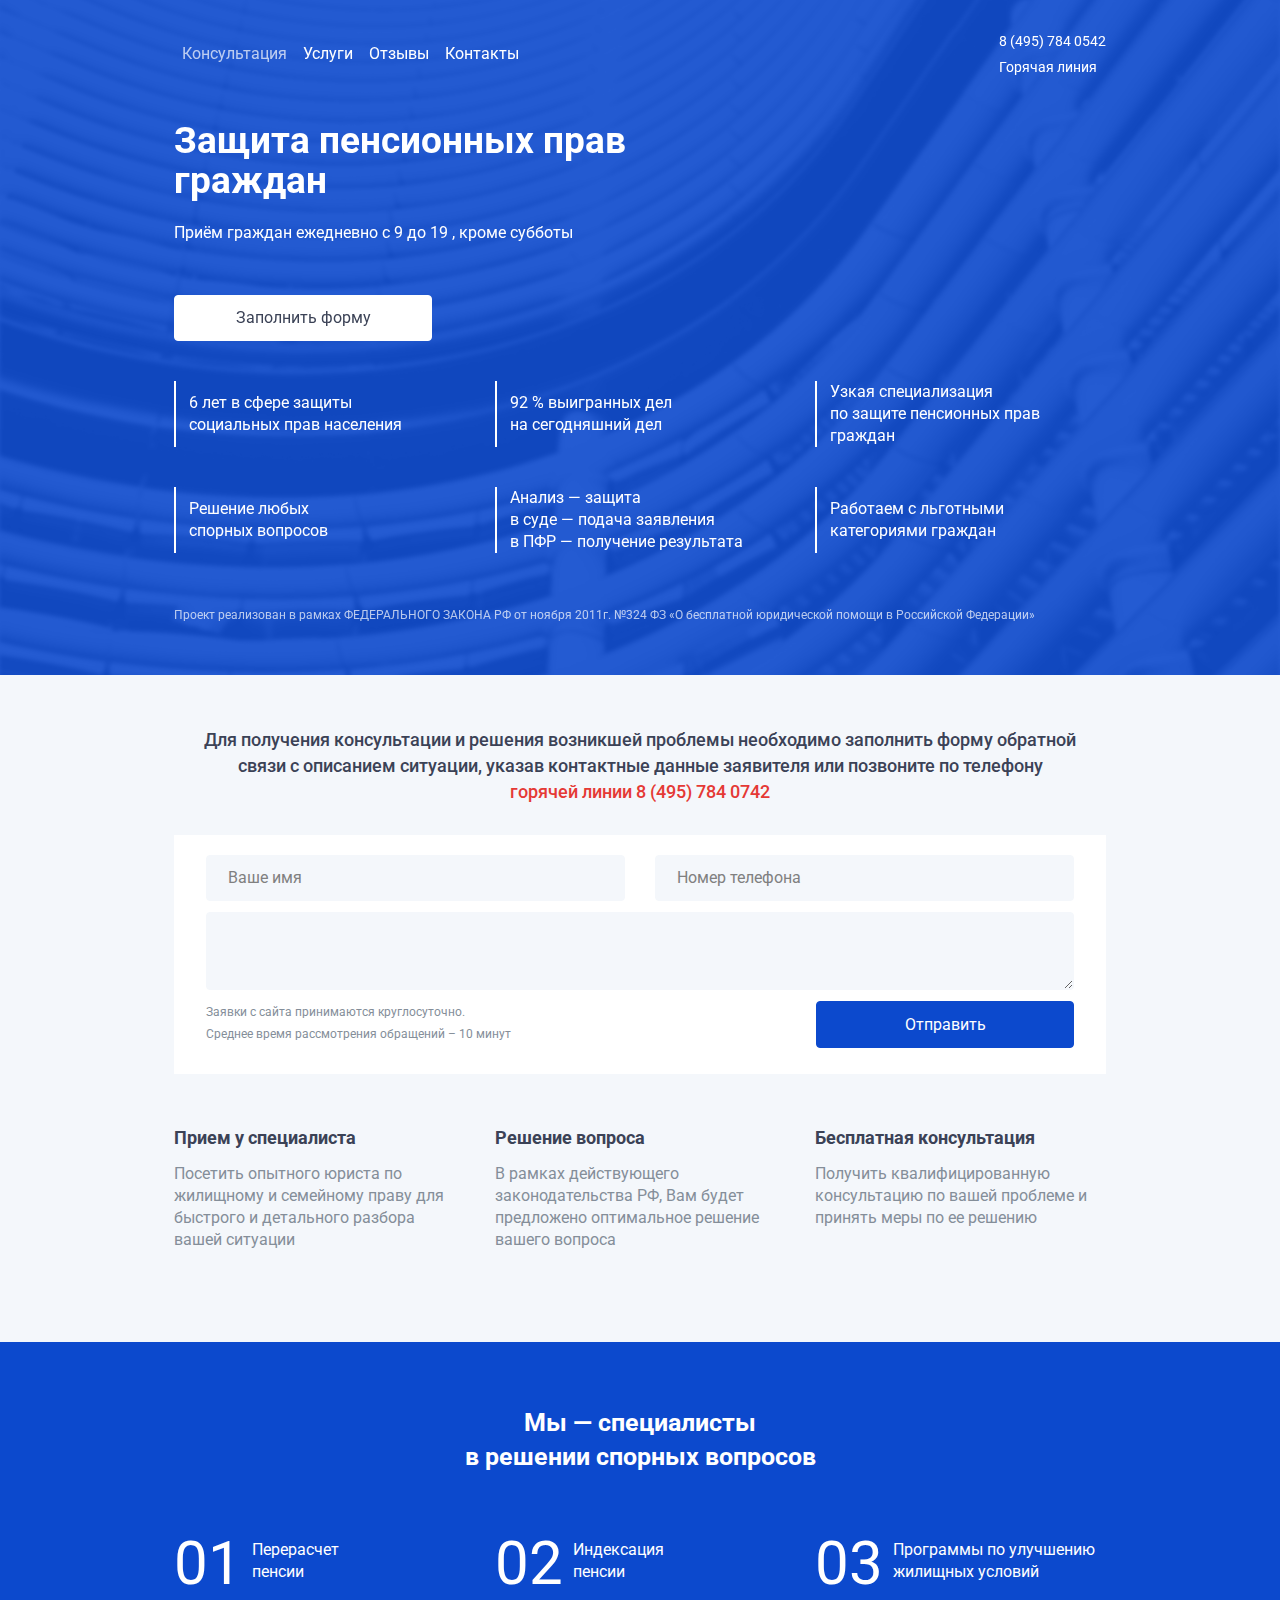
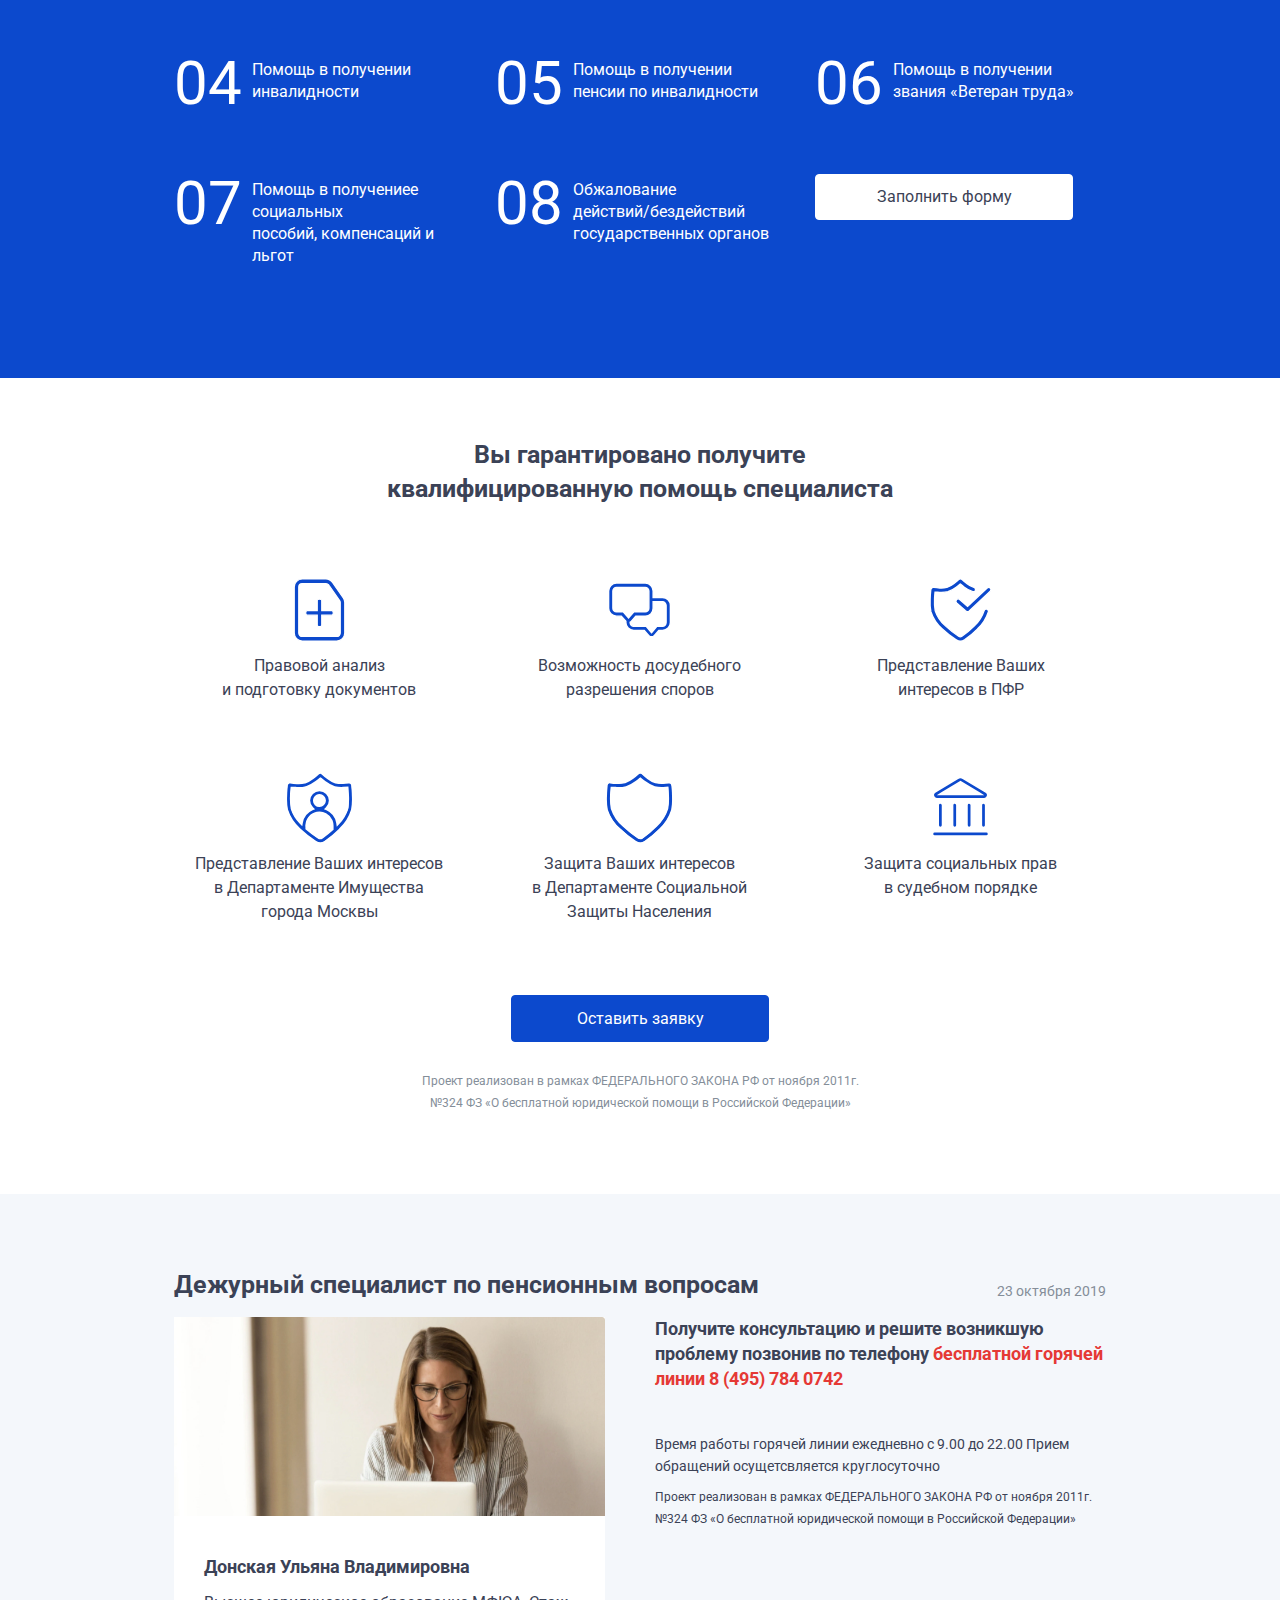
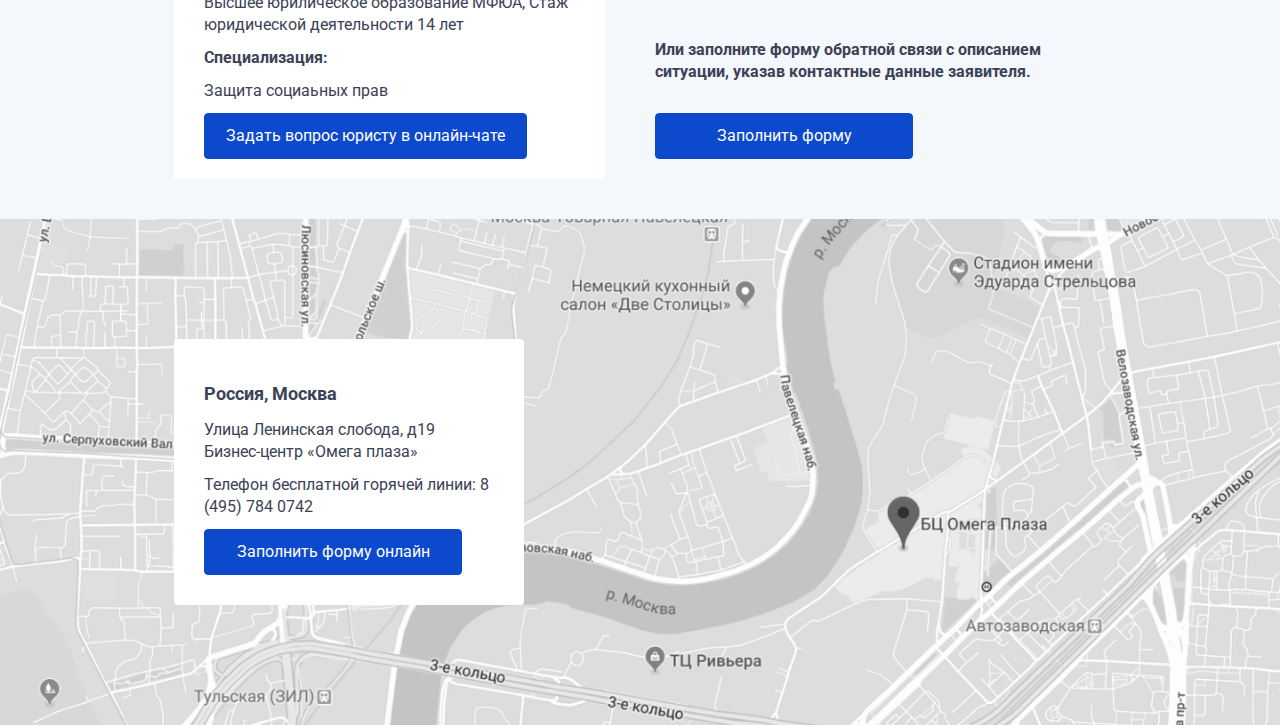
==== commit c8592291: "Update 2019-10-22T12:10:32.626Z" ====
--- a/index.html
+++ b/index.html
@@ -91,22 +91,22 @@
         </div>
         <ul class="intro-list">
           <li>
-            <p>6 лет в сфере защиты социальных прав населения</p>
-          </li>
-          <li>
-            <p>92 % выигранных дел на сегодняшний дел</p>
-          </li>
-          <li>
-            <p>Узкая специализация по защите пенсионных прав граждан</p>
-          </li>
-          <li>
-            <p>Решение любых спорных вопросов</p>
-          </li>
-          <li>
-            <p>Анализ — защита в суде — подача заявления в ПФР — получение результата</p>
-          </li>
-          <li>
-            <p>Работаем с льготными категориями граждан</p>
+            <p>6 лет в сфере защиты <br> социальных прав населения</p>
+          </li>
+          <li>
+            <p>92 % выигранных дел<br> на сегодняшний дел</p>
+          </li>
+          <li>
+            <p>Узкая специализация<br> по защите пенсионных прав граждан</p>
+          </li>
+          <li>
+            <p>Решение любых<br> спорных вопросов</p>
+          </li>
+          <li>
+            <p>Анализ — защита <br>в суде — подача заявления <br>в ПФР — получение результата</p>
+          </li>
+          <li>
+            <p>Работаем с льготными <br>категориями граждан</p>
           </li>
         </ul>
 
--- a/css/style.min.css
+++ b/css/style.min.css
@@ -2,4 +2,4 @@
  * ВНИМАНИЕ! Этот файл генерируется автоматически.
  * Не пишите сюда ничего вручную, все такие правки будут потеряны.
  * Читайте ./README.md для понимания.
- */.owl-carousel{display:none;width:100%;-webkit-tap-highlight-color:transparent;position:relative;z-index:1}.owl-carousel .owl-stage{position:relative;-ms-touch-action:pan-Y;touch-action:manipulation;-moz-backface-visibility:hidden}.owl-carousel .owl-stage:after{content:".";display:block;clear:both;visibility:hidden;line-height:0;height:0}.owl-carousel .owl-stage-outer{position:relative;overflow:hidden;-webkit-transform:translate3d(0px,0,0)}.owl-carousel .owl-item,.owl-carousel .owl-wrapper{-webkit-backface-visibility:hidden;-moz-backface-visibility:hidden;-ms-backface-visibility:hidden;-webkit-transform:translate3d(0,0,0);-moz-transform:translate3d(0,0,0);-ms-transform:translate3d(0,0,0)}.owl-carousel .owl-item{position:relative;min-height:1px;float:left;-webkit-backface-visibility:hidden;-webkit-tap-highlight-color:transparent;-webkit-touch-callout:none}.owl-carousel .owl-item img{display:block;width:100%}.owl-carousel .owl-dots.disabled,.owl-carousel .owl-nav.disabled{display:none}.owl-carousel .owl-dot,.owl-carousel .owl-nav .owl-next,.owl-carousel .owl-nav .owl-prev{cursor:pointer;-webkit-user-select:none;-khtml-user-select:none;-moz-user-select:none;-ms-user-select:none;user-select:none}.owl-carousel .owl-nav button.owl-next,.owl-carousel .owl-nav button.owl-prev,.owl-carousel button.owl-dot{background:0 0;color:inherit;border:none;padding:0!important;font:inherit}.owl-carousel.owl-loaded{display:block}.owl-carousel.owl-loading{opacity:0;display:block}.owl-carousel.owl-hidden{opacity:0}.owl-carousel.owl-refresh .owl-item{visibility:hidden}.owl-carousel.owl-drag .owl-item{-ms-touch-action:pan-y;touch-action:pan-y;-webkit-user-select:none;-moz-user-select:none;-ms-user-select:none;user-select:none}.owl-carousel.owl-grab{cursor:move;cursor:grab}.owl-carousel.owl-rtl{direction:rtl}.owl-carousel.owl-rtl .owl-item{float:right}.no-js .owl-carousel{display:block}.owl-carousel .animated{animation-duration:1000ms;animation-fill-mode:both}.owl-carousel .owl-animated-in{z-index:0}.owl-carousel .owl-animated-out{z-index:1}.owl-carousel .fadeOut{animation-name:fadeOut}@keyframes fadeOut{0%{opacity:1}100%{opacity:0}}.owl-height{transition:height 500ms ease-in-out}.owl-carousel .owl-item .owl-lazy{opacity:0;transition:opacity 400ms ease}.owl-carousel .owl-item .owl-lazy:not([src]),.owl-carousel .owl-item .owl-lazy[src^=""]{max-height:0}.owl-carousel .owl-item img.owl-lazy{transform-style:preserve-3d}.owl-carousel .owl-video-wrapper{position:relative;height:100%;background:#000}.owl-carousel .owl-video-play-icon{position:absolute;height:80px;width:80px;left:50%;top:50%;margin-left:-40px;margin-top:-40px;background:url(owl.video.play.png) no-repeat;cursor:pointer;z-index:1;-webkit-backface-visibility:hidden;transition:transform 100ms ease}.owl-carousel .owl-video-play-icon:hover{-ms-transform:scale(1.3,1.3);transform:scale(1.3,1.3)}.owl-carousel .owl-video-playing .owl-video-play-icon,.owl-carousel .owl-video-playing .owl-video-tn{display:none}.owl-carousel .owl-video-tn{opacity:0;height:100%;background-position:center center;background-repeat:no-repeat;background-size:contain;transition:opacity 400ms ease}.owl-carousel .owl-video-frame{position:relative;z-index:1;height:100%;width:100%}/*! nouislider - 10.1.0 - 2017-07-28 17:11:18 */.noUi-target,.noUi-target *{-webkit-touch-callout:none;-webkit-tap-highlight-color:transparent;-webkit-user-select:none;-ms-touch-action:none;touch-action:none;-ms-user-select:none;-moz-user-select:none;user-select:none;-moz-box-sizing:border-box;box-sizing:border-box}.noUi-target{position:relative;direction:ltr}.noUi-base{width:100%;height:100%;position:relative;z-index:1}.noUi-connect{position:absolute;right:0;top:0;left:0;bottom:0}.noUi-origin{position:absolute;height:0;width:0}.noUi-handle{position:relative;z-index:1}.noUi-state-tap .noUi-connect,.noUi-state-tap .noUi-origin{-webkit-transition:top .3s,right .3s,bottom .3s,left .3s;transition:top .3s,right .3s,bottom .3s,left .3s}.noUi-state-drag *{cursor:inherit!important}.noUi-base,.noUi-handle{-webkit-transform:translate3d(0,0,0);transform:translate3d(0,0,0)}.noUi-horizontal{height:18px}.noUi-horizontal .noUi-handle{width:34px;height:28px;left:-17px;top:-6px}.noUi-vertical{width:18px}.noUi-vertical .noUi-handle{width:28px;height:34px;left:-6px;top:-17px}.noUi-target{background:#FAFAFA;border-radius:4px;border:1px solid #D3D3D3;box-shadow:inset 0 1px 1px #F0F0F0,0 3px 6px -5px #BBB}.noUi-connect{background:#3FB8AF;border-radius:4px;box-shadow:inset 0 0 3px rgba(51,51,51,.45);-webkit-transition:background 450ms;transition:background 450ms}.noUi-draggable{cursor:ew-resize}.noUi-vertical .noUi-draggable{cursor:ns-resize}.noUi-handle{border:1px solid #D9D9D9;border-radius:3px;background:#FFF;cursor:default;box-shadow:inset 0 0 1px #FFF,inset 0 1px 7px #EBEBEB,0 3px 6px -3px #BBB}.noUi-active{box-shadow:inset 0 0 1px #FFF,inset 0 1px 7px #DDD,0 3px 6px -3px #BBB}.noUi-handle:after,.noUi-handle:before{content:"";display:block;position:absolute;height:14px;width:1px;background:#E8E7E6;left:14px;top:6px}.noUi-handle:after{left:17px}.noUi-vertical .noUi-handle:after,.noUi-vertical .noUi-handle:before{width:14px;height:1px;left:6px;top:14px}.noUi-vertical .noUi-handle:after{top:17px}[disabled] .noUi-connect{background:#B8B8B8}[disabled] .noUi-handle,[disabled].noUi-handle,[disabled].noUi-target{cursor:not-allowed}.noUi-pips,.noUi-pips *{-moz-box-sizing:border-box;box-sizing:border-box}.noUi-pips{position:absolute;color:#999}.noUi-value{position:absolute;white-space:nowrap;text-align:center}.noUi-value-sub{color:#ccc;font-size:10px}.noUi-marker{position:absolute;background:#CCC}.noUi-marker-large,.noUi-marker-sub{background:#AAA}.noUi-pips-horizontal{padding:10px 0;height:80px;top:100%;left:0;width:100%}.noUi-value-horizontal{-webkit-transform:translate3d(-50%,50%,0);transform:translate3d(-50%,50%,0)}.noUi-marker-horizontal.noUi-marker{margin-left:-1px;width:2px;height:5px}.noUi-marker-horizontal.noUi-marker-sub{height:10px}.noUi-marker-horizontal.noUi-marker-large{height:15px}.noUi-pips-vertical{padding:0 10px;height:100%;top:0;left:100%}.noUi-value-vertical{-webkit-transform:translate3d(0,50%,0);transform:translate3d(0,50%,0);padding-left:25px}.noUi-marker-vertical.noUi-marker{width:5px;height:2px;margin-top:-1px}.noUi-marker-vertical.noUi-marker-sub{width:10px}.noUi-marker-vertical.noUi-marker-large{width:15px}.noUi-tooltip{display:block;position:absolute;border:1px solid #D9D9D9;border-radius:3px;background:#fff;color:#000;padding:5px;text-align:center;white-space:nowrap}.noUi-horizontal .noUi-tooltip{-webkit-transform:translate(-50%,0);transform:translate(-50%,0);left:50%;bottom:120%}.noUi-vertical .noUi-tooltip{-webkit-transform:translate(0,-50%);transform:translate(0,-50%);top:50%;right:120%}@-ms-viewport{width:device-width}.page{-webkit-box-sizing:border-box;box-sizing:border-box;font-size:10px;-webkit-tap-highlight-color:transparent;-ms-overflow-style:scrollbar;-ms-text-size-adjust:100%;min-width:320px;min-height:100%}.page__inner{min-height:100vh;display:-webkit-box;display:-ms-flexbox;display:flex;-webkit-box-orient:vertical;-webkit-box-direction:normal;-ms-flex-direction:column;flex-direction:column}.page__content{-webkit-box-flex:1;-ms-flex-positive:1;flex-grow:1}.page__footer-wrapper{-ms-flex-negative:0;flex-shrink:0}*,:after,:before{-webkit-box-sizing:inherit;box-sizing:inherit}body{display:-webkit-box;display:-ms-flexbox;display:flex;-webkit-box-orient:vertical;-webkit-box-direction:normal;-ms-flex-direction:column;flex-direction:column;background-color:#fff;margin:0;min-height:100%}[tabindex='-1']:focus{outline:0!important}[role=button]{cursor:pointer}input[type=search]{-webkit-appearance:textfield}[role=button],a,button,input,label,select,textarea{-ms-touch-action:manipulation;touch-action:manipulation}a svg,button svg{pointer-events:none}img{max-width:100%;height:auto}body{font-family:Roboto,sans-serif;font-size:16px;line-height:1.375em;color:#3B4256}h1,h2,h3,h4,h5,h6{font-family:Roboto,sans-serif;font-weight:700;line-height:1.375em;color:currentColor}h1,h2,h3{margin-top:1.375em;margin-bottom:.6875em}h4,h5,h6{margin-top:.6875em;margin-bottom:.6875em}h1{font-size:36.92px}h2{font-size:24.62px}h3{font-size:18.46px}h4{font-size:18px}h5,h6{font-size:1em}address,blockquote,dl,figure,ol,p,pre,ul{margin-top:.6875em;margin-bottom:.6875em}address{font-style:normal}ol,ul{padding-left:1.2em}ol ol,ol ul,ul ol,ul ul{margin-top:0;margin-bottom:0}li{line-height:inherit}dt{font-weight:700}dd{margin-left:0}dd+dt{margin-top:.6875em}hr{margin-top:1.375em;margin-bottom:1.375em;border:0;border-top:1px solid #999}small{font-size:.75em}sub,sup{font-size:70%}mark{background:#fcf8e3;padding:.1em .3em}b,strong{font-weight:bolder}abbr[title]{-webkit-text-decoration:underline dotted;text-decoration:underline dotted}blockquote{padding:0;margin-left:0;margin-right:0}code,kbd,pre,samp{font-family:Menlo,Monaco,Consolas,"Liberation Mono","Courier New",monospace}code,kbd{padding:.06em .3em;color:#3B4256;background-color:#e6e6e6;border-radius:4px}kbd kbd{padding:0}pre{display:block;width:100%;overflow-x:auto;-moz-tab-size:2;-o-tab-size:2;tab-size:2}.fz-sm{font-size:12px}.fz-md{font-size:14px}.color-light{color:#848E99}.color-lighten{color:rgba(255,255,255,.7)}.main-nav{position:relative;z-index:10}.main-nav__list{margin:0;padding:0;list-style:none}.main-nav__item{position:relative}.main-nav__item--active>.main-nav__link{color:rgba(255,255,255,.7)}.main-nav__link{display:block;padding:.5em;text-decoration:none;color:#fff}.main-nav__link:focus,.main-nav__link:hover{text-decoration:none}.main-nav__toggler{display:inline-block;padding:0;background:0 0;border:none}.no-js .main-nav__toggler{display:none}.logo{display:block;white-space:nowrap}.btn{-webkit-box-sizing:border-box;box-sizing:border-box;display:inline-block;margin:0;padding:.7em 1.3em;white-space:nowrap;vertical-align:middle;-webkit-user-select:none;-moz-user-select:none;-ms-user-select:none;user-select:none;text-align:center;font-size:1em;font-family:inherit;line-height:1.375em;text-decoration:none;text-transform:none;color:#fff;border-radius:4px;border:1px solid #0C49CD;background-color:#0C49CD;background-image:none;cursor:pointer;min-width:258px}.btn:focus,.btn:hover{text-decoration:none;color:#fff;background-color:#09389d;border-color:#093493}.btn:active,.btn:focus{outline:0;-webkit-box-shadow:0 0 0 2px rgba(12,73,205,.7);box-shadow:0 0 0 2px rgba(12,73,205,.7)}.btn--disabled,.btn:disabled{opacity:.7;cursor:not-allowed;color:#3B4256;background-color:#e6e6e6;border-color:#ccc}a.btn--disabled{pointer-events:none}.btn--white{color:#3B4256;background-color:#fff;border:1px solid #fff}.btn--white:focus,.btn--white:hover{color:#3B4256;background-color:#e6e6e6;border-color:#e0e0e0}.btn--white--disabled,.btn--white:disabled{color:#fff;background-color:#0C49CD;border-color:#0C49CD}.temp-icon-left-arrow{background-image:url(../img/sprite-05875929422695669.png);background-position:0 0;width:32px;height:32px}.temp-icon-right-arrow{background-image:url(../img/sprite-05875929422695669.png);background-position:-36px 0;width:32px;height:32px}.field-text{display:block;margin-bottom:.6875em}.field-text__name{display:block;margin-bottom:.4em;line-height:1.375em;font-weight:700}.field-text__input-wrap{display:block}.field-text__input{display:inline-block;vertical-align:middle;width:100%;padding:.7em 1.3em;margin:0;line-height:1.375em;font-size:1em;font-family:inherit;background-color:#F4F7FB;border:1px solid #F4F7FB;border-radius:4px;-webkit-appearance:textfield;-moz-appearance:textfield;appearance:textfield}.field-text__input:focus{background:#FFF;border:1px solid #62B0FF;outline:0;-webkit-box-shadow:none;box-shadow:none}.field-text__input[disabled],.field-text__input[readonly]{cursor:default;background-color:#ccc}.field-text__input[type=search]::-webkit-search-cancel-button,.field-text__input[type=search]::-webkit-search-decoration{-webkit-appearance:none}.field-text__input[type=color]{padding:0}.field-text__input::-webkit-input-placeholder{color:gray;opacity:1}.field-text__input::-moz-placeholder{color:gray;opacity:1}.field-text__input::-ms-input-placeholder{color:gray;opacity:1}.field-text__input::placeholder{color:gray;opacity:1}textarea.field-text__input{height:auto;min-height:calc(4.75em + 2px);resize:vertical}.field-text__help-text{display:block;padding-top:.4em;font-size:.75em;line-height:1.2em;color:gray}.field-text__help-text:empty{display:none}.field-text--error .field-text__help-text,.field-text--error .field-text__input,.field-text--error .field-text__name{color:#d8544f}.field-text--error .field-text__input{border-color:#d8544f;background-color:#f9e2e2}.field-checkbox{display:block;margin-bottom:.6875em}.field-checkbox__title{display:block;font-weight:700;line-height:1.375em;margin-bottom:.4em}.field-checkbox__input-wrap+.field-checkbox__input-wrap{margin-top:.6875em}.field-checkbox__name{position:relative;display:inline-block;padding-left:1.5em;margin-right:.6em;font-weight:400;line-height:1.375em}.field-checkbox__name-text:before{content:'';position:absolute;top:.1em;left:0;width:14px;height:14px;border:2px solid;border-radius:4px}input:focus~.field-checkbox__name-text:before{outline:0;-webkit-box-shadow:0 0 0 2px rgba(12,73,205,.7);box-shadow:0 0 0 2px rgba(12,73,205,.7)}.field-checkbox__name-text:after{content:'';position:absolute;top:calc(0.1em + 1px);left:3px;width:14px;height:6px;opacity:0;border-left:2px solid currentColor;border-bottom:2px solid currentColor;-webkit-transform:rotate(-45deg);transform:rotate(-45deg);-webkit-transition:opacity .3s;transition:opacity .3s}input:checked~.field-checkbox__name-text:after{opacity:1}.field-checkbox__input{position:absolute;top:.7em;left:0;padding:0;margin:0;-webkit-transform:translateY(-50%);transform:translateY(-50%);opacity:0}.field-checkbox__input:active,.field-checkbox__input:focus{outline:0;-webkit-box-shadow:0 0 0 2px rgba(12,73,205,.7);box-shadow:0 0 0 2px rgba(12,73,205,.7)}.field-checkbox__help-text-wrap{padding-left:1.5em}.field-checkbox__help-text{display:block;padding-top:.4em;font-size:.75em;line-height:1.2em;color:gray}.field-checkbox__help-text:empty{display:none}.field-checkbox__input-wrap--error .field-checkbox__help-text,.field-checkbox__input-wrap--error .field-checkbox__name-text{color:#d8544f}.field-radio{display:block;margin-bottom:.6875em}.field-radio__title{display:block;font-weight:700;line-height:1.375em;margin-bottom:.4em}.field-radio__input-wrap+.field-radio__input-wrap{margin-top:.6875em}.field-radio__name{position:relative;display:inline-block;padding-left:1.5em;margin-right:.6em;font-weight:400;line-height:1.375em}.field-radio__name-text:before{content:'';position:absolute;top:.1em;left:0;width:14px;height:14px;border:2px solid;border-radius:50%}input:focus~.field-radio__name-text:before{outline:0;-webkit-box-shadow:0 0 0 2px rgba(12,73,205,.7);box-shadow:0 0 0 2px rgba(12,73,205,.7)}.field-radio__name-text:after{content:'';position:absolute;top:calc(0.1em + 4px);left:4px;width:6px;height:6px;opacity:0;border-radius:50%;background-color:currentColor;-webkit-transition:opacity .3s;transition:opacity .3s}input:checked~.field-radio__name-text:after{opacity:1}.field-radio__input{position:absolute;top:.8em;left:0;padding:0;margin:0;-webkit-transform:translateY(-50%);transform:translateY(-50%);opacity:0}.field-radio__input:active,.field-radio__input:focus{outline:0;-webkit-box-shadow:0 0 0 2px rgba(12,73,205,.7);box-shadow:0 0 0 2px rgba(12,73,205,.7)}.field-radio__help-text-wrap{padding-left:1.5em}.field-radio__help-text{display:block;padding-top:.4em;font-size:.75em;line-height:1.2em;color:gray}.field-radio__help-text:empty{display:none}.field-radio__input-wrap--error .field-radio__help-text,.field-radio__input-wrap--error .field-radio__name-text{color:#d8544f}.field-toggler{display:block;margin-bottom:.6875em}.field-toggler__title{display:block;margin-bottom:.4em;line-height:1.375em;font-weight:700}.field-toggler__input-wrap+.field-toggler__input-wrap{margin-top:.6875em}.field-toggler__name{position:relative;display:inline-block;padding-left:3.2em;margin-right:.6em;font-weight:400;line-height:1.375em}.field-toggler__name-text:before{content:'';position:absolute;top:.6em;left:0;width:2.1875em;height:1.125em;-webkit-transform:translateY(-50%);transform:translateY(-50%);background-color:#fff;border:1px solid #999}input:focus~.field-toggler__name-text:before{outline:0;-webkit-box-shadow:0 0 0 2px rgba(12,73,205,.7);box-shadow:0 0 0 2px rgba(12,73,205,.7)}.field-toggler__name-text:after{content:'';position:absolute;top:.6em;left:2px;width:.875em;height:.875em;-webkit-transform:translateY(-50%);transform:translateY(-50%);background-color:#e6e6e6;border:1px solid #999;-webkit-transition:all .3s;transition:all .3s}input:checked~.field-toggler__name-text:after{-webkit-transform:translate(1.0625em,-50%);transform:translate(1.0625em,-50%)}.field-toggler__input{position:absolute;top:0;left:0;width:0;height:0;opacity:0}.field-toggler__help-text-wrap{padding-left:1.5em}.field-toggler__help-text{display:block;padding-top:.4em;font-size:.75em;line-height:1.2em;color:gray}.field-toggler__help-text:empty{display:none}.field-file{display:block;margin-bottom:.6875em}.field-file__name{display:block;margin-bottom:.4em;line-height:1.375em;font-weight:700}.field-file__input-wrap{display:block;position:relative}.field-file__input{position:absolute;width:1px;height:1px;opacity:0}.field-file__input:active~.field-file__name-text,.field-file__input:focus~.field-file__name-text{outline:0;-webkit-box-shadow:0 0 0 2px rgba(12,73,205,.7);box-shadow:0 0 0 2px rgba(12,73,205,.7)}.field-file__name-text{position:relative;display:-webkit-box;display:-ms-flexbox;display:flex;-webkit-box-align:baseline;-ms-flex-align:baseline;align-items:baseline;width:100%;background-color:#fff;border:1px solid #999;border-radius:4px;white-space:nowrap;overflow:hidden;text-overflow:ellipsis;cursor:pointer}.field-file__name-text:before{content:attr(data-button-text);display:block;background-color:#e6e6e6;border-right:1px solid #999;margin-right:1.7em;line-height:1.375em;padding:1em 1.7em;border-top-left-radius:4px;border-bottom-left-radius:4px}.field-file__name-text:focus:before,.field-file__name-text:hover:before{background-color:#ccc}.field-file__help-text{display:block;padding-top:.4em;font-size:.75em;line-height:1.2em;color:gray}.field-file__help-text:empty{display:none}.field-file--error .field-file__help-text,.field-file--error .field-file__input,.field-file--error .field-file__name,.field-file--error .field-file__name-text{color:#d8544f}.field-file--error .field-file__name-text{border-color:#d8544f;background-color:#f9e2e2}.field-range{display:block;margin-bottom:.6875em}.field-range__name{display:block;margin-bottom:.4em;line-height:1.375em;font-weight:700}.field-range__input-wrap{position:relative}.field-range__input{-ms-flex-item-align:center;align-self:center;padding:0;width:100%;height:2em;border-radius:.25rem;border:0;background:0 0;font-size:inherit;cursor:pointer;-webkit-appearance:none;-moz-appearance:none;appearance:none}.field-range__input::-webkit-slider-runnable-track,.field-range__input::-webkit-slider-thumb{-webkit-appearance:none}.field-range__input:focus{outline:0;-webkit-box-shadow:0 0 0 2px rgba(12,73,205,.7);box-shadow:0 0 0 2px rgba(12,73,205,.7)}.field-range__input::-webkit-slider-runnable-track{-webkit-box-sizing:border-box;box-sizing:border-box;width:100%;height:.75em;border-radius:4px;background:#fff;border:1px solid #999}.field-range__input::-moz-range-track{box-sizing:border-box;width:100%;height:.75em;border-radius:4px;background:#fff;border:1px solid #999}.field-range__input::-ms-track{box-sizing:border-box;width:100%;height:.75em;border-radius:4px;background:#fff;border:1px solid #999;color:transparent}.field-range__input::-webkit-slider-thumb{margin-top:-.68em;-webkit-box-sizing:border-box;box-sizing:border-box;padding:0;width:2em;height:2em;border-radius:1em;-webkit-box-shadow:none;box-shadow:none;cursor:ew-resize;background:#e6e6e6;border:1px solid #999}.field-range__input::-moz-range-thumb{box-sizing:border-box;padding:0;width:2em;height:2em;border-radius:1em;box-shadow:none;cursor:ew-resize;background:#e6e6e6;border:1px solid #999}.field-range__input::-ms-thumb{box-sizing:border-box;padding:0;width:2em;height:2em;border-radius:1em;box-shadow:none;cursor:ew-resize;background:#e6e6e6;border:1px solid #999}.field-range__input::-ms-fill-lower,.field-range__input::-ms-tooltip{display:none}.field-range__help-text{display:block;font-size:.75em;line-height:1.2em;color:gray;padding-top:0}.field-range__help-text:empty{display:none}.field-select{display:block;margin-bottom:.6875em}.field-select__name{display:block;margin-bottom:.4em;line-height:1.375em;font-weight:700}.field-select__select{display:inline-block;vertical-align:middle;width:100%;line-height:1.375em;padding:1em 1.7em;font-size:inherit;font-family:inherit;border:1px solid #999;border-radius:4px;-webkit-appearance:none;-moz-appearance:none;appearance:none;background-color:#fff;background-image:url("data:image/svg+xml;charset=utf-8,%3Csvg xmlns='http://www.w3.org/2000/svg' viewBox='0 0 17 11' width='17' height='11'%3E%3Cpath fill='%23B1B1B1' d='M.202 1.97L1.956.204A.61.61 0 0 1 2.43 0a.61.61 0 0 1 .47.204L8.5 5.84 14.1.204A.61.61 0 0 1 14.57 0a.61.61 0 0 1 .474.204l1.754 1.766a.618.618 0 0 1 .202.473.62.62 0 0 1-.202.476l-7.826 7.875A.61.61 0 0 1 8.5 11a.61.61 0 0 1-.472-.204L.202 2.92A.618.618 0 0 1 0 2.444c0-.203.067-.34.202-.475z'/%3E%3C/svg%3E");background-repeat:no-repeat;background-position:right .3em center;background-size:1.063em .688em}.field-select__select[multiple]{background-image:none;min-height:6.8em}.field-select__select::-ms-expand{display:none}.field-select__select:active,.field-select__select:focus{outline:0;-webkit-box-shadow:0 0 0 2px rgba(12,73,205,.7);box-shadow:0 0 0 2px rgba(12,73,205,.7)}.field-select__select[disabled],.field-select__select[readonly]{cursor:default;background-color:#e6e6e6}.field-select__help-text{display:block;padding-top:.4em;font-size:.75em;line-height:1.2em;color:gray}.field-select__help-text:empty{display:none}.field-select--error .field-select__help-text,.field-select--error .field-select__name,.field-select--error .field-select__select{color:#d8544f}.field-select--error .field-select__select{border-color:#d8544f;background-color:#f9e2e2}.field-actions{display:block;margin-top:1.375em;margin-bottom:.6875em}.field-actions .btn{margin-bottom:.6875em}.field-actions__text{display:block;margin-top:.6875em;margin-bottom:.6875em;font-size:.75em;color:gray;line-height:1.2em}.form__fieldset{min-width:0;padding:0;margin:0;border:0}.form__fieldset:not(:last-child){margin-bottom:1.375em}.form__legend{display:block;width:100%;margin-top:1.375em;margin-bottom:.6875em;font-size:24px;font-family:Roboto,sans-serif;font-weight:700;line-height:1.375em;color:currentColor}.code{display:block;width:100%;max-height:50rem;padding:1em;margin-bottom:.6875em;overflow-x:auto;background-color:#e6e6e6;border-radius:4px;border:1px solid #ccc;white-space:normal;-moz-tab-size:2;-o-tab-size:2;tab-size:2}.code code{display:block;padding:0;white-space:pre;background-color:transparent}.thumb{display:inline-block;padding:.4rem;line-height:1.375em;background-color:#fff;border:1px solid #999;border-radius:4px;-webkit-transition:all .3s;transition:all .3s}.alert{position:relative;padding:.7em 1em;margin-top:1em;margin-bottom:1em;border:1px solid #ccc;border-radius:4px;color:#3B4256;background-color:#e6e6e6}.alert>:first-child{margin-top:0}.alert>:last-child{margin-bottom:0}.alert__header{display:block;margin-top:0;margin-bottom:.2em;font-size:24px;font-weight:400;line-height:1.4;color:inherit}.alert--danger{background-color:#d8544f;border:1px solid #c9312c;color:#fff}.alert--danger a{color:inherit;text-decoration:underline}.alert--danger a:focus,.alert--danger a:hover{text-decoration:none}.alert--success{background-color:#E94B3D;border:1px solid #da2919;color:#fff}.alert--success a{color:inherit;text-decoration:underline}.alert--success a:focus,.alert--success a:hover{text-decoration:none}.alert--warning{background-color:#fcedd9;border:1px solid #f8d8ab;color:#3B4256}.to-top{position:fixed;right:1rem;bottom:1rem;z-index:1;width:4rem;height:4rem;border-radius:50%;background-color:#000;color:transparent;font:0/0 a;background-image:url("data:image/svg+xml,%3Csvg xmlns='http://www.w3.org/2000/svg' viewBox='0 0 17 11' width='17' height='11'%3E%3Cpath fill='%23fff' d='M.202 1.97L1.956.204A.61.61 0 0 1 2.43 0a.61.61 0 0 1 .47.204L8.5 5.84 14.1.204A.61.61 0 0 1 14.57 0a.61.61 0 0 1 .474.204l1.754 1.766a.618.618 0 0 1 .202.473.62.62 0 0 1-.202.476l-7.826 7.875A.61.61 0 0 1 8.5 11a.61.61 0 0 1-.472-.204L.202 2.92A.618.618 0 0 1 0 2.444c0-.203.067-.34.202-.475z'/%3E%3C/svg%3E");background-repeat:no-repeat;background-position:center;-webkit-transform:rotate(180deg);transform:rotate(180deg)}.js .to-top{display:none}.dropdown{position:relative;display:inline-block}.dropdown__menu{position:absolute;z-index:-1;top:100%;left:0;max-width:90vw;width:1px;margin:0;background-color:#fff;color:#3B4256;opacity:0;visibility:hidden;overflow:hidden;-webkit-transition:opacity .3s;transition:opacity .3s}.dropdown__menu--up{top:auto;bottom:100%}.dropdown__menu--right{left:auto;right:0}.dropdown--open .dropdown__menu{z-index:1;visibility:visible;opacity:1;width:auto}.menu{min-width:10em;margin:0;padding:.3em 0;list-style:none}.menu__item--separator:not(:last-child){padding-bottom:.3em;margin-bottom:.3em;border-bottom:1px solid #999}.menu__link{display:block;white-space:nowrap;width:100%;overflow:hidden;text-overflow:ellipsis;padding:.3em 1em;color:#3B4256;text-decoration:none}.label{display:inline-block;position:relative;margin:0 .1em;vertical-align:baseline;line-height:1;padding:.25em .4em .2em;background-color:#e6e6e6;color:#3B4256;text-decoration:none;text-transform:none;font-weight:700;font-size:.75em;white-space:nowrap;border-radius:4px}.label:focus,.label:hover{color:#3B4256;text-decoration:none}.loader{display:inline-block}.loader:before{content:'';display:block;width:1em;height:1em;border:3px solid #e6e6e6;border-top:3px solid #ccc;border-radius:50%;-webkit-animation:loader-rotate 1s linear infinite;animation:loader-rotate 1s linear infinite}@-webkit-keyframes loader-rotate{0%{-webkit-transform:rotate(0);transform:rotate(0)}100%{-webkit-transform:rotate(360deg);transform:rotate(360deg)}}@keyframes loader-rotate{0%{-webkit-transform:rotate(0);transform:rotate(0)}100%{-webkit-transform:rotate(360deg);transform:rotate(360deg)}}.table{border-collapse:collapse;width:100%;border:1px solid #999;margin:1.375em 0}.table caption{padding-top:.4em;text-align:right;caption-side:bottom;font-size:.75em;line-height:1em;color:gray}.table td,.table th{padding:1em 1.7em;vertical-align:top;border-bottom:1px solid #999}.table td:not(:first-child),.table th:not(:first-child){border-left:1px solid #999}.table th{text-align:left}.table-mobile-scroll{display:block;width:100%;overflow-x:auto;margin-top:1.375em;margin-bottom:1.375em;border:1px solid #999}.table-mobile-scroll table{margin:0;border:0!important;width:100%}.table-mobile-scroll tbody:last-child tr:last-child td,.table-mobile-scroll tbody:last-child tr:last-child th,.table-mobile-scroll tfoot:last-child tr:last-child td,.table-mobile-scroll tfoot:last-child tr:last-child th,.table-mobile-scroll thead:last-child tr:last-child td,.table-mobile-scroll thead:last-child tr:last-child th{border-bottom:0}.table-mobile-scroll caption{text-align:left;padding:.4em;border-bottom:1px solid #999;caption-side:top}.swipe{overflow:hidden;visibility:hidden;position:relative}.swipe-wrap{overflow:hidden;position:relative}.swipe-wrap>div{float:left;width:100%;position:relative;overflow:hidden}.pagination{display:-webkit-box;display:-ms-flexbox;display:flex;-ms-flex-wrap:wrap;flex-wrap:wrap;margin-top:1.375em;margin-bottom:1.375em}.pagination__item{display:block;padding:.5em;min-width:2.5em;border:1px solid #999;text-decoration:none;text-align:center;color:#3B4256}.pagination__item+.pagination__item{border-left:0}.pagination__item:focus,.pagination__item:hover{text-decoration:none;color:#3B4256}.pagination__item--active,a.pagination__item:focus,a.pagination__item:hover{background-color:#e6e6e6}.breadcrumbs{padding:0;list-style:none;margin:1.375em 0}.breadcrumbs__item{display:inline-block;margin-right:.6em;white-space:nowrap}.breadcrumbs__item:not(:last-child):after{content:'>';display:inline-block;margin-left:.8em;color:gray}.breadcrumbs__link,.breadcrumbs__link:focus,.breadcrumbs__link:hover{color:#3B4256;text-decoration:none}.off-canvas{position:relative;overflow:hidden}.off-canvas__aside{max-height:30vh;overflow-y:auto;-webkit-backface-visibility:hidden;backface-visibility:hidden;background-color:#1a1a1a;color:#fff;-webkit-transition:-webkit-transform .3s ease;transition:-webkit-transform .3s ease;transition:transform .3s ease;transition:transform .3s ease,-webkit-transform .3s ease}.js .off-canvas__aside{position:fixed;z-index:2;width:250px;height:100%;max-height:none;-webkit-transform:translateX(-250px);transform:translateX(-250px)}.off-canvas__aside a,.off-canvas__aside a:focus,.off-canvas__aside a:hover{color:#fff}.off-canvas__page-content{-webkit-backface-visibility:hidden;backface-visibility:hidden;-webkit-transition:-webkit-transform .3s ease;transition:-webkit-transform .3s ease;transition:transform .3s ease;transition:transform .3s ease,-webkit-transform .3s ease}.off-canvas__overlay{position:absolute;z-index:-1;top:0;left:0;width:100%;height:100%;background:rgba(0,0,0,.2);opacity:0;visibility:hidden}.js .off-canvas--open .off-canvas__overlay{position:fixed;z-index:1;opacity:1;visibility:visible;-webkit-transition:opacity .3s ease;transition:opacity .3s ease}.js .off-canvas--open .off-canvas__close{z-index:1;opacity:1;visibility:visible}.js .off-canvas--open .off-canvas__aside{-webkit-transform:translateX(0);transform:translateX(0)}.js .off-canvas--open .off-canvas__page-content{-webkit-transform:translateX(250px);transform:translateX(250px)}.burger{position:relative;z-index:1;display:-webkit-box;display:-ms-flexbox;display:flex;-webkit-box-align:center;-ms-flex-align:center;align-items:center;width:30px;height:30px;-webkit-user-select:none;-moz-user-select:none;-ms-user-select:none;user-select:none;cursor:pointer}.burger>span{display:inline-block;width:100%;height:3px;background:#fff;position:relative;-webkit-transition:background .3s .3s;transition:background .3s .3s}.burger>span:after,.burger>span:before{content:'';position:absolute;left:0;width:100%;height:3px;background:#fff;-webkit-transform-origin:50% 50%;transform-origin:50% 50%;-webkit-transition:top .3s .3s,-webkit-transform .3s;transition:top .3s .3s,-webkit-transform .3s;transition:top .3s .3s,transform .3s;transition:top .3s .3s,transform .3s,-webkit-transform .3s}.burger>span:before{top:-10px}.burger>span:after{top:10px}.burger--close>span{-webkit-transition:background .3s 0s;transition:background .3s 0s;background:0 0}.burger--close>span:after,.burger--close>span:before{-webkit-transition:top .3s,-webkit-transform .3s .3s;transition:top .3s,-webkit-transform .3s .3s;transition:top .3s,transform .3s .3s;transition:top .3s,transform .3s .3s,-webkit-transform .3s .3s;top:0}.burger--close>span:before{-webkit-transform:rotate3d(0,0,1,45deg);transform:rotate3d(0,0,1,45deg)}.burger--close>span:after{-webkit-transform:rotate3d(0,0,1,-45deg);transform:rotate3d(0,0,1,-45deg)}.progress{margin-top:1.375em;margin-bottom:1.375em;border:1px solid #999;border-radius:4px;text-align:center}.progress__bar{background-color:#e6e6e6;border-radius:4px;padding:.5em;max-width:100%;-webkit-transition:width .3s;transition:width .3s}.media{display:-webkit-box;display:-ms-flexbox;display:flex;margin-top:1.375em;margin-bottom:1.375em}.media__picture{-ms-flex-negative:0;flex-shrink:0;margin-right:1em}.media__body{-webkit-box-flex:1;-ms-flex-positive:1;flex-grow:1}.media__body :first-child{margin-top:0}.js-modal-open{overflow:hidden}.modal{display:none;overflow:hidden;position:fixed;top:0;right:0;bottom:0;left:0;z-index:100;-webkit-overflow-scrolling:touch}.js-modal-open .modal{overflow-x:hidden;overflow-y:auto}.modal__dialog{position:relative;margin:0;width:100%;height:100%}.modal__content{position:relative;display:-webkit-box;display:-ms-flexbox;display:flex;-webkit-box-orient:vertical;-webkit-box-direction:normal;-ms-flex-direction:column;flex-direction:column;min-width:100%;min-height:100%;background-color:#fff;outline:0}.modal__header{padding:5px 40px 0 10px;-ms-flex-negative:0;flex-shrink:0}.modal__title{margin-top:.6875em;margin-bottom:.6875em;font-size:18px;line-height:1.4;font-weight:700;color:currentColor}.modal__close{position:absolute!important;top:5px;right:5px}.modal__body{padding:0 10px;-webkit-box-flex:1;-ms-flex-positive:1;flex-grow:1}.modal__footer{padding:10px;-ms-flex-negative:0;flex-shrink:0}.modal__backdrop{position:fixed;top:0;right:0;bottom:0;left:0;z-index:99;background-color:rgba(0,0,0,.7)}@-webkit-keyframes modal-backdrop-show{0%{opacity:0}100%{opacity:1}}@keyframes modal-backdrop-show{0%{opacity:0}100%{opacity:1}}@-webkit-keyframes modal-content-show{0%{opacity:0;-webkit-transform:translateY(-2em);transform:translateY(-2em)}100%{opacity:1;-webkit-transform:translateY(0);transform:translateY(0)}}@keyframes modal-content-show{0%{opacity:0;-webkit-transform:translateY(-2em);transform:translateY(-2em)}100%{opacity:1;-webkit-transform:translateY(0);transform:translateY(0)}}.close{position:relative;z-index:1;display:-webkit-box;display:-ms-flexbox;display:flex;-webkit-box-align:center;-ms-flex-align:center;align-items:center;width:30px;height:30px;-webkit-user-select:none;-moz-user-select:none;-ms-user-select:none;user-select:none;cursor:pointer}.close>span{display:inline-block;width:100%;height:3px;background:0 0;position:relative}.close>span:after,.close>span:before{content:'';position:absolute;top:0;left:0;width:100%;height:3px;background:#fff;-webkit-transform-origin:50% 50%;transform-origin:50% 50%}.close>span:before{-webkit-transform:rotate3d(0,0,1,45deg);transform:rotate3d(0,0,1,45deg)}.close>span:after{-webkit-transform:rotate3d(0,0,1,-45deg);transform:rotate3d(0,0,1,-45deg)}.tabs{margin-top:1.375em;margin-bottom:1.375em}.tabs__links{margin:0;padding:0;list-style:none;display:-webkit-box;display:-ms-flexbox;display:flex;-ms-flex-wrap:wrap;flex-wrap:wrap;-webkit-box-align:end;-ms-flex-align:end;align-items:flex-end;cursor:pointer}.no-js .tabs__links{display:none}.tabs__links:after{content:'';-webkit-box-flex:1;-ms-flex-positive:1;flex-grow:1;height:1px;background-color:#999}.tabs__link-wrap{position:relative;border:1px solid #999}.tabs__link-wrap:not(:last-child){border-right:none}.tabs__link-wrap--active .tabs__link{color:#3B4256;background-color:#fff}.tabs__link{display:block;padding:1em 1.7em;color:gray;text-decoration:none;background-color:#e6e6e6}.tabs__link:focus,.tabs__link:hover{color:gray}.tabs__content-wrapper{display:block;padding:1em 1.7em;border:1px solid #999;border-top:none}.js .tabs__content-item{display:none}.js .tabs__content-item--active{display:block}.embed-responsive{position:relative;display:block;width:100%;padding:0;overflow:hidden}.embed-responsive::before{content:'';display:block;padding-top:56.25%}.embed-responsive iframe,.embed-responsive video{position:absolute;top:0;bottom:0;left:0;width:100%;height:100%;border:0}.embed-responsive--4-3::before{padding-top:75%}.js .pie-chart{display:inline-block;position:relative}.js .pie-chart__svg{display:block;-webkit-transform:rotate(-90deg);transform:rotate(-90deg)}.js .pie-chart__circle-back{fill:#ccc}.js .pie-chart__circle{fill:#ccc;stroke:#999}.js .pie-chart__descr{position:absolute;top:50%;left:50%;-webkit-transform:translate(-50%,-50%);transform:translate(-50%,-50%)}.fields-group{display:-webkit-box;display:-ms-flexbox;display:flex;-ms-flex-wrap:wrap;flex-wrap:wrap;-webkit-box-align:start;-ms-flex-align:start;align-items:flex-start;margin-bottom:.6875em}.fields-group .btn,.fields-group input,.fields-group select{position:relative;margin:0}.fields-group .btn:focus,.fields-group input:focus,.fields-group select:focus{position:relative;z-index:1}.fields-group .field-actions,.fields-group .field-text{margin:0}.fields-group .field-actions:not(:last-child) .btn{border-top-right-radius:0;border-bottom-right-radius:0}.fields-group .field-actions:not(:first-child) .btn{border-left:0;border-top-left-radius:0;border-bottom-left-radius:0}.fields-group .field-actions .btn:focus{z-index:1}.fields-group .field-text:not(:last-child) .field-text__input{border-top-right-radius:0;border-bottom-right-radius:0}.fields-group .field-text:not(:first-child) .field-text__input{border-left:0;border-top-left-radius:0;border-bottom-left-radius:0}.tooltip{position:relative;z-index:1}.tooltip__btn{display:inline-block;padding:0;width:1.375em;height:1.375em;overflow:hidden;border:none;color:transparent;background:url("data:image/svg+xml;charset=utf-8,%3Csvg xmlns='http://www.w3.org/2000/svg' viewBox='0 0 330 330' fill='gray'%3E%3Cpath d='M165 0C74.02 0 0 74.02 0 165c0 90.982 74.02 165 165 165s165-74.018 165-165C330 74.02 255.98 0 165 0zm0 300c-74.44 0-135-60.56-135-135C30 90.563 90.56 30 165 30s135 60.562 135 135c0 74.44-60.56 135-135 135z'/%3E%3Cpath d='M164.998 70c-11.026 0-19.996 8.976-19.996 20.01 0 11.022 8.97 19.99 19.996 19.99 11.026 0 19.996-8.968 19.996-19.99 0-11.034-8.97-20.01-19.996-20.01zm.002 70c-8.284 0-15 6.716-15 15v90c0 8.284 6.716 15 15 15 8.284 0 15-6.716 15-15v-90c0-8.284-6.716-15-15-15z'/%3E%3C/svg%3E") center/1em no-repeat}.tooltip__bubble{position:absolute;top:calc(100% + 8px);left:0;min-width:150px;max-width:250px;padding:10px 15px;background-color:#fff;-webkit-box-shadow:0 0 10px rgba(0,0,0,.5);box-shadow:0 0 10px rgba(0,0,0,.5)}@supports ((-webkit-filter:drop-shadow(0 0 0)) or (filter:drop-shadow(0 0 0))){.tooltip__bubble{-webkit-box-shadow:none;box-shadow:none;-webkit-filter:drop-shadow(0 0 5px rgba(0,0,0,.5));filter:drop-shadow(0 0 5px rgba(0,0,0,.5))}}.tooltip__bubble:before{content:'';position:absolute;top:-5px;left:5px;width:0;height:0;border-style:solid;border-width:0 5px 5px;border-color:transparent transparent #fff}.landing{-webkit-box-sizing:border-box;box-sizing:border-box;-webkit-tap-highlight-color:transparent;-ms-overflow-style:scrollbar;-ms-text-size-adjust:100%;min-width:320px;min-height:100%}.landing__header{padding:30px 0;z-index:2;position:fixed;top:0;left:0;right:0;width:100%}.landing__header--sticky{background-color:#0C49CD;position:fixed;top:0;left:0;bottom:auto;opacity:1;z-index:10;padding:15px 0!important;-webkit-animation:slideInDown .5s 1 ease-in-out;animation:slideInDown .5s 1 ease-in-out}.landing__header .landing__content{display:-webkit-box;display:-ms-flexbox;display:flex;-webkit-box-align:center;-ms-flex-align:center;align-items:center}.landing__header .landing__content .main-nav{margin-right:auto}.landing__section{padding:40px 0}.landing__section--intro{background-size:cover;background-repeat:no-repeat;position:relative;padding-top:70px}.landing__section--intro:before{content:"";position:absolute;top:0;left:0;right:0;bottom:0;background-color:rgba(12,73,205,.9)}.landing__section--intro .landing__wrap{position:relative;z-index:2;color:#fff}.landing__section--request{background-color:#F4F7FB}.landing__section--questions{background-color:#0C49CD;color:#fff;padding-top:30px}.landing__section--questions h2{text-align:center;margin-bottom:60px}.landing__section--help h2{text-align:center;margin-bottom:30px;margin-top:20px}.landing__section--jurist{background-color:#F4F7FB;padding-bottom:40px}.landing__section--contacts{background-image:url(../img/map.jpg);background-size:cover;background-repeat:no-repeat;padding:120px 0}.landing__wrap{display:block;width:100%;margin-left:auto;margin-right:auto;padding-left:15px;padding-right:15px}.header-phone{color:#fff;font-size:14px}.header-phone__num{color:#fff;text-decoration:none;display:inline-block;margin-bottom:4px}.header-phone p{margin:0}.intro-top{margin-bottom:40px;max-width:560px}.intro-top h1{line-height:1.1;margin-bottom:20px}.intro-top .btn{margin-top:40px}.intro-list{display:-webkit-box;display:-ms-flexbox;display:flex;-ms-flex-wrap:wrap;flex-wrap:wrap;margin-left:-15px;margin-right:-15px;list-style:none;padding:0}.intro-list>*{-ms-flex-preferred-size:100%;flex-basis:100%}.intro-list li{-webkit-box-flex:0;-ms-flex:0 0 100%;flex:0 0 100%;max-width:100%;padding-left:15px;padding-right:15px;position:relative;margin-bottom:40px}.intro-list li:before{content:"";position:absolute;background-color:#fff;width:2px;top:0;left:15px;bottom:0}.intro-list li p{padding-left:15px;margin:0}.request-caption{font-weight:500;font-size:16px;line-height:26px;text-align:center;max-width:880px;margin:auto auto 30px}.request-caption a,.request-caption span{color:#E53935;text-decoration:none;white-space:nowrap}.request-form-wrap{background:#fff;padding:20px 32px;margin-bottom:40px}.request-form{display:-webkit-box;display:-ms-flexbox;display:flex;-ms-flex-wrap:wrap;flex-wrap:wrap;margin-left:-15px;margin-right:-15px}.request-form>*{-ms-flex-preferred-size:100%;flex-basis:100%}.request-form__col-12,.request-form__col-6{-webkit-box-flex:0;-ms-flex:0 0 100%;flex:0 0 100%;max-width:100%;padding-left:15px;padding-right:15px}.request-form__action{-webkit-box-flex:0;-ms-flex:0 0 100%;flex:0 0 100%;max-width:100%;padding-left:15px;padding-right:15px;display:-webkit-box;display:-ms-flexbox;display:flex;-ms-flex-wrap:wrap;flex-wrap:wrap;-webkit-box-align:start;-ms-flex-align:start;align-items:flex-start}.request-form__action p{margin-right:auto;margin-top:0}.request-list{padding:0;list-style:none;display:-webkit-box;display:-ms-flexbox;display:flex;-ms-flex-wrap:wrap;flex-wrap:wrap;margin-left:-15px;margin-right:-15px}.request-list>*{-ms-flex-preferred-size:100%;flex-basis:100%}.request-list li{-webkit-box-flex:0;-ms-flex:0 0 100%;flex:0 0 100%;max-width:100%;padding-left:15px;padding-right:15px;margin-bottom:40px}.request-list li p{margin:0}.questions-list{list-style:none;padding:0;counter-reset:questions-counter;display:-webkit-box;display:-ms-flexbox;display:flex;-ms-flex-wrap:wrap;flex-wrap:wrap;margin-left:-15px;margin-right:-15px}.questions-list>*{-ms-flex-preferred-size:100%;flex-basis:100%}.questions-list .list-item{-webkit-box-flex:0;-ms-flex:0 0 100%;flex:0 0 100%;max-width:100%;padding-left:15px;padding-right:15px;display:-webkit-box;display:-ms-flexbox;display:flex;-webkit-box-align:start;-ms-flex-align:start;align-items:flex-start;margin-bottom:60px}.questions-list .list-item p{margin:5px 0 0}.questions-list .list-item:before{counter-increment:questions-counter;content:"0" counter(questions-counter);font-size:60px;line-height:1;margin-right:10px;display:inline-block}.questions-list .list-action{-webkit-box-flex:0;-ms-flex:0 0 100%;flex:0 0 100%;max-width:100%;padding-left:15px;padding-right:15px}.help-list{list-style:none;padding:0;display:-webkit-box;display:-ms-flexbox;display:flex;-ms-flex-wrap:wrap;flex-wrap:wrap;margin-left:-15px;margin-right:-15px}.help-list>*{-ms-flex-preferred-size:100%;flex-basis:100%}.help-item{-webkit-box-flex:0;-ms-flex:0 0 100%;flex:0 0 100%;max-width:100%;padding-left:15px;padding-right:15px;text-align:center;margin-bottom:20px}.help-item__icon{width:69px;height:89px;margin:auto auto 30px}.help-item__icon svg{width:100%;height:auto}.help-item__text{color:#3B4256;line-height:24px}.help-action{text-align:center;max-width:440px;margin:40px auto}.help-action .btn{margin-bottom:20px}.help-action p{font-size:12px;color:#848E99}.jurist-header{display:-webkit-box;display:-ms-flexbox;display:flex;-ms-flex-wrap:wrap;flex-wrap:wrap;-webkit-box-align:end;-ms-flex-align:end;align-items:flex-end}.jurist-header h2{margin-right:auto;margin-bottom:15px}.jurist-header span{margin-bottom:15px}.jurist-row{display:-webkit-box;display:-ms-flexbox;display:flex;-ms-flex-wrap:wrap;flex-wrap:wrap;margin-left:-15px;margin-right:-15px}.jurist-row>*{-ms-flex-preferred-size:100%;flex-basis:100%}.jurist-card{-webkit-box-flex:0;-ms-flex:0 0 100%;flex:0 0 100%;max-width:100%;padding-left:15px;padding-right:15px;margin-bottom:30px}.jurist-card__img{width:100%}.jurist-card__inner{background:#fff}.jurist-card__body{padding:20px 30px}.jurist-info{-webkit-box-flex:0;-ms-flex:0 0 100%;flex:0 0 100%;max-width:100%;padding-left:15px;padding-right:15px;display:-webkit-box;display:-ms-flexbox;display:flex;-webkit-box-orient:vertical;-webkit-box-direction:normal;-ms-flex-direction:column;flex-direction:column;margin-bottom:20px}.jurist-info__top{margin-bottom:auto}.jurist-info__top h3{margin-top:0;margin-bottom:40px}.jurist-info__top h3 a,.jurist-info__top h3 span{color:#E53935;text-decoration:none}.jurist-info__bottom h5{margin-bottom:30px}.contacts-card{background:#fff;border-radius:4px;padding:30px;max-width:350px}@-webkit-keyframes slideInDown{from{-webkit-transform:translate3d(0,-100%,0);transform:translate3d(0,-100%,0);visibility:visible}to{-webkit-transform:translate3d(0,0,0);transform:translate3d(0,0,0)}}@keyframes slideInDown{from{-webkit-transform:translate3d(0,-100%,0);transform:translate3d(0,-100%,0);visibility:visible}to{-webkit-transform:translate3d(0,0,0);transform:translate3d(0,0,0)}}@media (min-width:480px){dd{margin-left:1.8em}.landing__wrap{width:100%}}@media (min-width:768px){.landing__wrap{width:100%}.help-item,.intro-list li,.questions-list .list-item,.request-form__col-6{-webkit-box-flex:0;-ms-flex:0 0 50%;flex:0 0 50%;max-width:50%;padding-left:15px;padding-right:15px}}@media (min-width:992px){.main-nav__list{display:-webkit-box;display:-ms-flexbox;display:flex;-ms-flex-wrap:wrap;flex-wrap:wrap}.main-nav__toggler{display:none}.modal__dialog{width:600px;height:auto}.modal--open .modal__dialog{-webkit-animation:modal-content-show .3s 1 both;animation:modal-content-show .3s 1 both}.modal__backdrop{-webkit-animation:modal-backdrop-show .3s 1;animation:modal-backdrop-show .3s 1}.modal--open{display:-webkit-box;display:-ms-flexbox;display:flex;-webkit-box-pack:center;-ms-flex-pack:center;justify-content:center;-webkit-box-align:center;-ms-flex-align:center;align-items:center}.landing__wrap{width:962px}.intro-list li{-webkit-box-flex:0;-ms-flex:0 0 33.33333%;flex:0 0 33.33333%;max-width:33.33333%;padding-left:15px;padding-right:15px}.request-caption{font-size:18px}.help-item,.questions-list .list-action,.questions-list .list-item,.request-list li{-webkit-box-flex:0;-ms-flex:0 0 33.33333%;flex:0 0 33.33333%;max-width:33.33333%;padding-left:15px;padding-right:15px}.jurist-card{-webkit-box-flex:0;-ms-flex:0 0 50%;flex:0 0 50%;max-width:50%;padding-left:15px;padding-right:35px!important;margin-bottom:0}.jurist-info{-webkit-box-flex:0;-ms-flex:0 0 50%;flex:0 0 50%;max-width:50%;padding-left:15px;padding-right:15px}}@media (min-width:1300px){h1{font-size:48px}h2{font-size:32px}h3{font-size:24px}.btn,.field-text__input{padding:1em 1.7em}.landing__section--intro{padding-top:220px}.landing__section--questions{padding-top:80px}.landing__section--help h2,.landing__section--jurist,.landing__section--questions h2{margin-bottom:100px}.landing__wrap{width:1170px}.intro-top{margin-bottom:60px}.intro-top .btn{margin-top:60px}.request-caption{margin-bottom:50px}.request-form-wrap{margin-bottom:80px}.questions-list .list-item{margin-bottom:100px}.help-item{margin-bottom:60px}.help-action{margin:60px auto}}@media (max-width:991px){.js .main-nav__list{overflow:hidden;max-height:0;-webkit-transition:max-height .2s;transition:max-height .2s}.js .main-nav--open .main-nav__list{max-height:100vh;-webkit-transition:max-height .6s;transition:max-height .6s}.questions-list{max-width:700px;margin:auto}.questions-list .list-action{display:-webkit-box;display:-ms-flexbox;display:flex;-webkit-box-pack:center;-ms-flex-pack:center;justify-content:center}.help-list{max-width:700px;margin:auto}}@media (max-width:767px){.table-responsive{display:block;border:0}.table-responsive caption{display:block;width:100%;text-align:left}.table-responsive thead{display:none}.table-responsive tbody{display:block;width:100%}.table-responsive tbody tr{display:block;border:1px solid #999;border-bottom:0}.table-responsive tbody tr:not(:last-child){margin-bottom:1.375em}.table-responsive tbody td{display:block;width:100%;border-right:0!important;border-left:0!important}.table-responsive tbody td:before{display:block;font-weight:700;content:attr(data-label)}}@media print{*,:after,:before{background:0 0!important;color:#000!important;-webkit-box-shadow:none!important;box-shadow:none!important;text-shadow:none!important}a,a:visited{text-decoration:underline!important}a[href]:after{content:" (" attr(href) ")"}a[href^='#']:after,a[href^='javascript:']:after{content:''}abbr[title]:after{content:" (" attr(title) ")"}blockquote,pre{border:1px solid #999!important;page-break-inside:avoid}thead{display:table-header-group}img,tr{page-break-inside:avoid}img{max-width:100%!important}h2,h3,p{orphans:3;widows:3}h2,h3{page-break-after:avoid}table{border-collapse:collapse!important}table td,table th{background-color:#fff!important}}+ */.owl-carousel{display:none;width:100%;-webkit-tap-highlight-color:transparent;position:relative;z-index:1}.owl-carousel .owl-stage{position:relative;-ms-touch-action:pan-Y;touch-action:manipulation;-moz-backface-visibility:hidden}.owl-carousel .owl-stage:after{content:".";display:block;clear:both;visibility:hidden;line-height:0;height:0}.owl-carousel .owl-stage-outer{position:relative;overflow:hidden;-webkit-transform:translate3d(0px,0,0)}.owl-carousel .owl-item,.owl-carousel .owl-wrapper{-webkit-backface-visibility:hidden;-moz-backface-visibility:hidden;-ms-backface-visibility:hidden;-webkit-transform:translate3d(0,0,0);-moz-transform:translate3d(0,0,0);-ms-transform:translate3d(0,0,0)}.owl-carousel .owl-item{position:relative;min-height:1px;float:left;-webkit-backface-visibility:hidden;-webkit-tap-highlight-color:transparent;-webkit-touch-callout:none}.owl-carousel .owl-item img{display:block;width:100%}.owl-carousel .owl-dots.disabled,.owl-carousel .owl-nav.disabled{display:none}.owl-carousel .owl-dot,.owl-carousel .owl-nav .owl-next,.owl-carousel .owl-nav .owl-prev{cursor:pointer;-webkit-user-select:none;-khtml-user-select:none;-moz-user-select:none;-ms-user-select:none;user-select:none}.owl-carousel .owl-nav button.owl-next,.owl-carousel .owl-nav button.owl-prev,.owl-carousel button.owl-dot{background:0 0;color:inherit;border:none;padding:0!important;font:inherit}.owl-carousel.owl-loaded{display:block}.owl-carousel.owl-loading{opacity:0;display:block}.owl-carousel.owl-hidden{opacity:0}.owl-carousel.owl-refresh .owl-item{visibility:hidden}.owl-carousel.owl-drag .owl-item{-ms-touch-action:pan-y;touch-action:pan-y;-webkit-user-select:none;-moz-user-select:none;-ms-user-select:none;user-select:none}.owl-carousel.owl-grab{cursor:move;cursor:grab}.owl-carousel.owl-rtl{direction:rtl}.owl-carousel.owl-rtl .owl-item{float:right}.no-js .owl-carousel{display:block}.owl-carousel .animated{animation-duration:1000ms;animation-fill-mode:both}.owl-carousel .owl-animated-in{z-index:0}.owl-carousel .owl-animated-out{z-index:1}.owl-carousel .fadeOut{animation-name:fadeOut}@keyframes fadeOut{0%{opacity:1}100%{opacity:0}}.owl-height{transition:height 500ms ease-in-out}.owl-carousel .owl-item .owl-lazy{opacity:0;transition:opacity 400ms ease}.owl-carousel .owl-item .owl-lazy:not([src]),.owl-carousel .owl-item .owl-lazy[src^=""]{max-height:0}.owl-carousel .owl-item img.owl-lazy{transform-style:preserve-3d}.owl-carousel .owl-video-wrapper{position:relative;height:100%;background:#000}.owl-carousel .owl-video-play-icon{position:absolute;height:80px;width:80px;left:50%;top:50%;margin-left:-40px;margin-top:-40px;background:url(owl.video.play.png) no-repeat;cursor:pointer;z-index:1;-webkit-backface-visibility:hidden;transition:transform 100ms ease}.owl-carousel .owl-video-play-icon:hover{-ms-transform:scale(1.3,1.3);transform:scale(1.3,1.3)}.owl-carousel .owl-video-playing .owl-video-play-icon,.owl-carousel .owl-video-playing .owl-video-tn{display:none}.owl-carousel .owl-video-tn{opacity:0;height:100%;background-position:center center;background-repeat:no-repeat;background-size:contain;transition:opacity 400ms ease}.owl-carousel .owl-video-frame{position:relative;z-index:1;height:100%;width:100%}/*! nouislider - 10.1.0 - 2017-07-28 17:11:18 */.noUi-target,.noUi-target *{-webkit-touch-callout:none;-webkit-tap-highlight-color:transparent;-webkit-user-select:none;-ms-touch-action:none;touch-action:none;-ms-user-select:none;-moz-user-select:none;user-select:none;-moz-box-sizing:border-box;box-sizing:border-box}.noUi-target{position:relative;direction:ltr}.noUi-base{width:100%;height:100%;position:relative;z-index:1}.noUi-connect{position:absolute;right:0;top:0;left:0;bottom:0}.noUi-origin{position:absolute;height:0;width:0}.noUi-handle{position:relative;z-index:1}.noUi-state-tap .noUi-connect,.noUi-state-tap .noUi-origin{-webkit-transition:top .3s,right .3s,bottom .3s,left .3s;transition:top .3s,right .3s,bottom .3s,left .3s}.noUi-state-drag *{cursor:inherit!important}.noUi-base,.noUi-handle{-webkit-transform:translate3d(0,0,0);transform:translate3d(0,0,0)}.noUi-horizontal{height:18px}.noUi-horizontal .noUi-handle{width:34px;height:28px;left:-17px;top:-6px}.noUi-vertical{width:18px}.noUi-vertical .noUi-handle{width:28px;height:34px;left:-6px;top:-17px}.noUi-target{background:#FAFAFA;border-radius:4px;border:1px solid #D3D3D3;box-shadow:inset 0 1px 1px #F0F0F0,0 3px 6px -5px #BBB}.noUi-connect{background:#3FB8AF;border-radius:4px;box-shadow:inset 0 0 3px rgba(51,51,51,.45);-webkit-transition:background 450ms;transition:background 450ms}.noUi-draggable{cursor:ew-resize}.noUi-vertical .noUi-draggable{cursor:ns-resize}.noUi-handle{border:1px solid #D9D9D9;border-radius:3px;background:#FFF;cursor:default;box-shadow:inset 0 0 1px #FFF,inset 0 1px 7px #EBEBEB,0 3px 6px -3px #BBB}.noUi-active{box-shadow:inset 0 0 1px #FFF,inset 0 1px 7px #DDD,0 3px 6px -3px #BBB}.noUi-handle:after,.noUi-handle:before{content:"";display:block;position:absolute;height:14px;width:1px;background:#E8E7E6;left:14px;top:6px}.noUi-handle:after{left:17px}.noUi-vertical .noUi-handle:after,.noUi-vertical .noUi-handle:before{width:14px;height:1px;left:6px;top:14px}.noUi-vertical .noUi-handle:after{top:17px}[disabled] .noUi-connect{background:#B8B8B8}[disabled] .noUi-handle,[disabled].noUi-handle,[disabled].noUi-target{cursor:not-allowed}.noUi-pips,.noUi-pips *{-moz-box-sizing:border-box;box-sizing:border-box}.noUi-pips{position:absolute;color:#999}.noUi-value{position:absolute;white-space:nowrap;text-align:center}.noUi-value-sub{color:#ccc;font-size:10px}.noUi-marker{position:absolute;background:#CCC}.noUi-marker-large,.noUi-marker-sub{background:#AAA}.noUi-pips-horizontal{padding:10px 0;height:80px;top:100%;left:0;width:100%}.noUi-value-horizontal{-webkit-transform:translate3d(-50%,50%,0);transform:translate3d(-50%,50%,0)}.noUi-marker-horizontal.noUi-marker{margin-left:-1px;width:2px;height:5px}.noUi-marker-horizontal.noUi-marker-sub{height:10px}.noUi-marker-horizontal.noUi-marker-large{height:15px}.noUi-pips-vertical{padding:0 10px;height:100%;top:0;left:100%}.noUi-value-vertical{-webkit-transform:translate3d(0,50%,0);transform:translate3d(0,50%,0);padding-left:25px}.noUi-marker-vertical.noUi-marker{width:5px;height:2px;margin-top:-1px}.noUi-marker-vertical.noUi-marker-sub{width:10px}.noUi-marker-vertical.noUi-marker-large{width:15px}.noUi-tooltip{display:block;position:absolute;border:1px solid #D9D9D9;border-radius:3px;background:#fff;color:#000;padding:5px;text-align:center;white-space:nowrap}.noUi-horizontal .noUi-tooltip{-webkit-transform:translate(-50%,0);transform:translate(-50%,0);left:50%;bottom:120%}.noUi-vertical .noUi-tooltip{-webkit-transform:translate(0,-50%);transform:translate(0,-50%);top:50%;right:120%}@-ms-viewport{width:device-width}.page{-webkit-box-sizing:border-box;box-sizing:border-box;font-size:10px;-webkit-tap-highlight-color:transparent;-ms-overflow-style:scrollbar;-ms-text-size-adjust:100%;min-width:320px;min-height:100%}.page__inner{min-height:100vh;display:-webkit-box;display:-ms-flexbox;display:flex;-webkit-box-orient:vertical;-webkit-box-direction:normal;-ms-flex-direction:column;flex-direction:column}.page__content{-webkit-box-flex:1;-ms-flex-positive:1;flex-grow:1}.page__footer-wrapper{-ms-flex-negative:0;flex-shrink:0}*,:after,:before{-webkit-box-sizing:inherit;box-sizing:inherit}body{display:-webkit-box;display:-ms-flexbox;display:flex;-webkit-box-orient:vertical;-webkit-box-direction:normal;-ms-flex-direction:column;flex-direction:column;background-color:#fff;margin:0;min-height:100%}[tabindex='-1']:focus{outline:0!important}[role=button]{cursor:pointer}input[type=search]{-webkit-appearance:textfield}[role=button],a,button,input,label,select,textarea{-ms-touch-action:manipulation;touch-action:manipulation}a svg,button svg{pointer-events:none}img{max-width:100%;height:auto}body{font-family:Roboto,sans-serif;font-size:16px;line-height:1.375em;color:#3B4256}h1,h2,h3,h4,h5,h6{font-family:Roboto,sans-serif;font-weight:700;line-height:1.375em;color:currentColor}h1,h2,h3{margin-top:1.375em;margin-bottom:.6875em}h4,h5,h6{margin-top:.6875em;margin-bottom:.6875em}h1{font-size:36.92px}h2{font-size:24.62px}h3{font-size:18.46px}h4{font-size:18px}h5,h6{font-size:1em}address,blockquote,dl,figure,ol,p,pre,ul{margin-top:.6875em;margin-bottom:.6875em}address{font-style:normal}ol,ul{padding-left:1.2em}ol ol,ol ul,ul ol,ul ul{margin-top:0;margin-bottom:0}li{line-height:inherit}dt{font-weight:700}dd{margin-left:0}dd+dt{margin-top:.6875em}hr{margin-top:1.375em;margin-bottom:1.375em;border:0;border-top:1px solid #999}small{font-size:.75em}sub,sup{font-size:70%}mark{background:#fcf8e3;padding:.1em .3em}b,strong{font-weight:bolder}abbr[title]{-webkit-text-decoration:underline dotted;text-decoration:underline dotted}blockquote{padding:0;margin-left:0;margin-right:0}code,kbd,pre,samp{font-family:Menlo,Monaco,Consolas,"Liberation Mono","Courier New",monospace}code,kbd{padding:.06em .3em;color:#3B4256;background-color:#e6e6e6;border-radius:4px}kbd kbd{padding:0}pre{display:block;width:100%;overflow-x:auto;-moz-tab-size:2;-o-tab-size:2;tab-size:2}.fz-sm{font-size:12px}.fz-md{font-size:14px}.color-light{color:#848E99}.color-lighten{color:rgba(255,255,255,.7)}.main-nav{position:relative;z-index:10}.main-nav__list{margin:0;padding:0;list-style:none}.main-nav__item{position:relative}.main-nav__item--active>.main-nav__link{color:rgba(255,255,255,.7)}.main-nav__link{display:block;padding:.5em;text-decoration:none;color:#fff}.main-nav__link:focus,.main-nav__link:hover{text-decoration:none}.main-nav__toggler{display:inline-block;padding:0;background:0 0;border:none}.no-js .main-nav__toggler{display:none}.logo{display:block;white-space:nowrap}.btn{-webkit-box-sizing:border-box;box-sizing:border-box;display:inline-block;margin:0;padding:.7em 1.3em;white-space:nowrap;vertical-align:middle;-webkit-user-select:none;-moz-user-select:none;-ms-user-select:none;user-select:none;text-align:center;font-size:1em;font-family:inherit;line-height:1.375em;text-decoration:none;text-transform:none;color:#fff;border-radius:4px;border:1px solid #0C49CD;background-color:#0C49CD;background-image:none;cursor:pointer;min-width:258px}.btn:focus,.btn:hover{text-decoration:none;color:#fff;background-color:#09389d;border-color:#093493}.btn:active,.btn:focus{outline:0;-webkit-box-shadow:0 0 0 2px rgba(12,73,205,.7);box-shadow:0 0 0 2px rgba(12,73,205,.7)}.btn--disabled,.btn:disabled{opacity:.7;cursor:not-allowed;color:#3B4256;background-color:#e6e6e6;border-color:#ccc}a.btn--disabled{pointer-events:none}.btn--white{color:#3B4256;background-color:#fff;border:1px solid #fff}.btn--white:focus,.btn--white:hover{color:#3B4256;background-color:#e6e6e6;border-color:#e0e0e0}.btn--white--disabled,.btn--white:disabled{color:#fff;background-color:#0C49CD;border-color:#0C49CD}.temp-icon-left-arrow{background-image:url(../img/sprite-009684251401036148.png);background-position:0 0;width:32px;height:32px}.temp-icon-right-arrow{background-image:url(../img/sprite-009684251401036148.png);background-position:-36px 0;width:32px;height:32px}.field-text{display:block;margin-bottom:.6875em}.field-text__name{display:block;margin-bottom:.4em;line-height:1.375em;font-weight:700}.field-text__input-wrap{display:block}.field-text__input{display:inline-block;vertical-align:middle;width:100%;padding:.7em 1.3em;margin:0;line-height:1.375em;font-size:1em;font-family:inherit;background-color:#F4F7FB;border:1px solid #F4F7FB;border-radius:4px;-webkit-appearance:textfield;-moz-appearance:textfield;appearance:textfield}.field-text__input:focus{background:#FFF;border:1px solid #62B0FF;outline:0;-webkit-box-shadow:none;box-shadow:none}.field-text__input[disabled],.field-text__input[readonly]{cursor:default;background-color:#ccc}.field-text__input[type=search]::-webkit-search-cancel-button,.field-text__input[type=search]::-webkit-search-decoration{-webkit-appearance:none}.field-text__input[type=color]{padding:0}.field-text__input::-webkit-input-placeholder{color:gray;opacity:1}.field-text__input::-moz-placeholder{color:gray;opacity:1}.field-text__input::-ms-input-placeholder{color:gray;opacity:1}.field-text__input::placeholder{color:gray;opacity:1}textarea.field-text__input{height:auto;min-height:calc(4.75em + 2px);resize:vertical}.field-text__help-text{display:block;padding-top:.4em;font-size:.75em;line-height:1.2em;color:gray}.field-text__help-text:empty{display:none}.field-text--error .field-text__help-text,.field-text--error .field-text__input,.field-text--error .field-text__name{color:#d8544f}.field-text--error .field-text__input{border-color:#d8544f;background-color:#f9e2e2}.field-checkbox{display:block;margin-bottom:.6875em}.field-checkbox__title{display:block;font-weight:700;line-height:1.375em;margin-bottom:.4em}.field-checkbox__input-wrap+.field-checkbox__input-wrap{margin-top:.6875em}.field-checkbox__name{position:relative;display:inline-block;padding-left:1.5em;margin-right:.6em;font-weight:400;line-height:1.375em}.field-checkbox__name-text:before{content:'';position:absolute;top:.1em;left:0;width:14px;height:14px;border:2px solid;border-radius:4px}input:focus~.field-checkbox__name-text:before{outline:0;-webkit-box-shadow:0 0 0 2px rgba(12,73,205,.7);box-shadow:0 0 0 2px rgba(12,73,205,.7)}.field-checkbox__name-text:after{content:'';position:absolute;top:calc(0.1em + 1px);left:3px;width:14px;height:6px;opacity:0;border-left:2px solid currentColor;border-bottom:2px solid currentColor;-webkit-transform:rotate(-45deg);transform:rotate(-45deg);-webkit-transition:opacity .3s;transition:opacity .3s}input:checked~.field-checkbox__name-text:after{opacity:1}.field-checkbox__input{position:absolute;top:.7em;left:0;padding:0;margin:0;-webkit-transform:translateY(-50%);transform:translateY(-50%);opacity:0}.field-checkbox__input:active,.field-checkbox__input:focus{outline:0;-webkit-box-shadow:0 0 0 2px rgba(12,73,205,.7);box-shadow:0 0 0 2px rgba(12,73,205,.7)}.field-checkbox__help-text-wrap{padding-left:1.5em}.field-checkbox__help-text{display:block;padding-top:.4em;font-size:.75em;line-height:1.2em;color:gray}.field-checkbox__help-text:empty{display:none}.field-checkbox__input-wrap--error .field-checkbox__help-text,.field-checkbox__input-wrap--error .field-checkbox__name-text{color:#d8544f}.field-radio{display:block;margin-bottom:.6875em}.field-radio__title{display:block;font-weight:700;line-height:1.375em;margin-bottom:.4em}.field-radio__input-wrap+.field-radio__input-wrap{margin-top:.6875em}.field-radio__name{position:relative;display:inline-block;padding-left:1.5em;margin-right:.6em;font-weight:400;line-height:1.375em}.field-radio__name-text:before{content:'';position:absolute;top:.1em;left:0;width:14px;height:14px;border:2px solid;border-radius:50%}input:focus~.field-radio__name-text:before{outline:0;-webkit-box-shadow:0 0 0 2px rgba(12,73,205,.7);box-shadow:0 0 0 2px rgba(12,73,205,.7)}.field-radio__name-text:after{content:'';position:absolute;top:calc(0.1em + 4px);left:4px;width:6px;height:6px;opacity:0;border-radius:50%;background-color:currentColor;-webkit-transition:opacity .3s;transition:opacity .3s}input:checked~.field-radio__name-text:after{opacity:1}.field-radio__input{position:absolute;top:.8em;left:0;padding:0;margin:0;-webkit-transform:translateY(-50%);transform:translateY(-50%);opacity:0}.field-radio__input:active,.field-radio__input:focus{outline:0;-webkit-box-shadow:0 0 0 2px rgba(12,73,205,.7);box-shadow:0 0 0 2px rgba(12,73,205,.7)}.field-radio__help-text-wrap{padding-left:1.5em}.field-radio__help-text{display:block;padding-top:.4em;font-size:.75em;line-height:1.2em;color:gray}.field-radio__help-text:empty{display:none}.field-radio__input-wrap--error .field-radio__help-text,.field-radio__input-wrap--error .field-radio__name-text{color:#d8544f}.field-toggler{display:block;margin-bottom:.6875em}.field-toggler__title{display:block;margin-bottom:.4em;line-height:1.375em;font-weight:700}.field-toggler__input-wrap+.field-toggler__input-wrap{margin-top:.6875em}.field-toggler__name{position:relative;display:inline-block;padding-left:3.2em;margin-right:.6em;font-weight:400;line-height:1.375em}.field-toggler__name-text:before{content:'';position:absolute;top:.6em;left:0;width:2.1875em;height:1.125em;-webkit-transform:translateY(-50%);transform:translateY(-50%);background-color:#fff;border:1px solid #999}input:focus~.field-toggler__name-text:before{outline:0;-webkit-box-shadow:0 0 0 2px rgba(12,73,205,.7);box-shadow:0 0 0 2px rgba(12,73,205,.7)}.field-toggler__name-text:after{content:'';position:absolute;top:.6em;left:2px;width:.875em;height:.875em;-webkit-transform:translateY(-50%);transform:translateY(-50%);background-color:#e6e6e6;border:1px solid #999;-webkit-transition:all .3s;transition:all .3s}input:checked~.field-toggler__name-text:after{-webkit-transform:translate(1.0625em,-50%);transform:translate(1.0625em,-50%)}.field-toggler__input{position:absolute;top:0;left:0;width:0;height:0;opacity:0}.field-toggler__help-text-wrap{padding-left:1.5em}.field-toggler__help-text{display:block;padding-top:.4em;font-size:.75em;line-height:1.2em;color:gray}.field-toggler__help-text:empty{display:none}.field-file{display:block;margin-bottom:.6875em}.field-file__name{display:block;margin-bottom:.4em;line-height:1.375em;font-weight:700}.field-file__input-wrap{display:block;position:relative}.field-file__input{position:absolute;width:1px;height:1px;opacity:0}.field-file__input:active~.field-file__name-text,.field-file__input:focus~.field-file__name-text{outline:0;-webkit-box-shadow:0 0 0 2px rgba(12,73,205,.7);box-shadow:0 0 0 2px rgba(12,73,205,.7)}.field-file__name-text{position:relative;display:-webkit-box;display:-ms-flexbox;display:flex;-webkit-box-align:baseline;-ms-flex-align:baseline;align-items:baseline;width:100%;background-color:#fff;border:1px solid #999;border-radius:4px;white-space:nowrap;overflow:hidden;text-overflow:ellipsis;cursor:pointer}.field-file__name-text:before{content:attr(data-button-text);display:block;background-color:#e6e6e6;border-right:1px solid #999;margin-right:1.7em;line-height:1.375em;padding:1em 1.7em;border-top-left-radius:4px;border-bottom-left-radius:4px}.field-file__name-text:focus:before,.field-file__name-text:hover:before{background-color:#ccc}.field-file__help-text{display:block;padding-top:.4em;font-size:.75em;line-height:1.2em;color:gray}.field-file__help-text:empty{display:none}.field-file--error .field-file__help-text,.field-file--error .field-file__input,.field-file--error .field-file__name,.field-file--error .field-file__name-text{color:#d8544f}.field-file--error .field-file__name-text{border-color:#d8544f;background-color:#f9e2e2}.field-range{display:block;margin-bottom:.6875em}.field-range__name{display:block;margin-bottom:.4em;line-height:1.375em;font-weight:700}.field-range__input-wrap{position:relative}.field-range__input{-ms-flex-item-align:center;align-self:center;padding:0;width:100%;height:2em;border-radius:.25rem;border:0;background:0 0;font-size:inherit;cursor:pointer;-webkit-appearance:none;-moz-appearance:none;appearance:none}.field-range__input::-webkit-slider-runnable-track,.field-range__input::-webkit-slider-thumb{-webkit-appearance:none}.field-range__input:focus{outline:0;-webkit-box-shadow:0 0 0 2px rgba(12,73,205,.7);box-shadow:0 0 0 2px rgba(12,73,205,.7)}.field-range__input::-webkit-slider-runnable-track{-webkit-box-sizing:border-box;box-sizing:border-box;width:100%;height:.75em;border-radius:4px;background:#fff;border:1px solid #999}.field-range__input::-moz-range-track{box-sizing:border-box;width:100%;height:.75em;border-radius:4px;background:#fff;border:1px solid #999}.field-range__input::-ms-track{box-sizing:border-box;width:100%;height:.75em;border-radius:4px;background:#fff;border:1px solid #999;color:transparent}.field-range__input::-webkit-slider-thumb{margin-top:-.68em;-webkit-box-sizing:border-box;box-sizing:border-box;padding:0;width:2em;height:2em;border-radius:1em;-webkit-box-shadow:none;box-shadow:none;cursor:ew-resize;background:#e6e6e6;border:1px solid #999}.field-range__input::-moz-range-thumb{box-sizing:border-box;padding:0;width:2em;height:2em;border-radius:1em;box-shadow:none;cursor:ew-resize;background:#e6e6e6;border:1px solid #999}.field-range__input::-ms-thumb{box-sizing:border-box;padding:0;width:2em;height:2em;border-radius:1em;box-shadow:none;cursor:ew-resize;background:#e6e6e6;border:1px solid #999}.field-range__input::-ms-fill-lower,.field-range__input::-ms-tooltip{display:none}.field-range__help-text{display:block;font-size:.75em;line-height:1.2em;color:gray;padding-top:0}.field-range__help-text:empty{display:none}.field-select{display:block;margin-bottom:.6875em}.field-select__name{display:block;margin-bottom:.4em;line-height:1.375em;font-weight:700}.field-select__select{display:inline-block;vertical-align:middle;width:100%;line-height:1.375em;padding:1em 1.7em;font-size:inherit;font-family:inherit;border:1px solid #999;border-radius:4px;-webkit-appearance:none;-moz-appearance:none;appearance:none;background-color:#fff;background-image:url("data:image/svg+xml;charset=utf-8,%3Csvg xmlns='http://www.w3.org/2000/svg' viewBox='0 0 17 11' width='17' height='11'%3E%3Cpath fill='%23B1B1B1' d='M.202 1.97L1.956.204A.61.61 0 0 1 2.43 0a.61.61 0 0 1 .47.204L8.5 5.84 14.1.204A.61.61 0 0 1 14.57 0a.61.61 0 0 1 .474.204l1.754 1.766a.618.618 0 0 1 .202.473.62.62 0 0 1-.202.476l-7.826 7.875A.61.61 0 0 1 8.5 11a.61.61 0 0 1-.472-.204L.202 2.92A.618.618 0 0 1 0 2.444c0-.203.067-.34.202-.475z'/%3E%3C/svg%3E");background-repeat:no-repeat;background-position:right .3em center;background-size:1.063em .688em}.field-select__select[multiple]{background-image:none;min-height:6.8em}.field-select__select::-ms-expand{display:none}.field-select__select:active,.field-select__select:focus{outline:0;-webkit-box-shadow:0 0 0 2px rgba(12,73,205,.7);box-shadow:0 0 0 2px rgba(12,73,205,.7)}.field-select__select[disabled],.field-select__select[readonly]{cursor:default;background-color:#e6e6e6}.field-select__help-text{display:block;padding-top:.4em;font-size:.75em;line-height:1.2em;color:gray}.field-select__help-text:empty{display:none}.field-select--error .field-select__help-text,.field-select--error .field-select__name,.field-select--error .field-select__select{color:#d8544f}.field-select--error .field-select__select{border-color:#d8544f;background-color:#f9e2e2}.field-actions{display:block;margin-top:1.375em;margin-bottom:.6875em}.field-actions .btn{margin-bottom:.6875em}.field-actions__text{display:block;margin-top:.6875em;margin-bottom:.6875em;font-size:.75em;color:gray;line-height:1.2em}.form__fieldset{min-width:0;padding:0;margin:0;border:0}.form__fieldset:not(:last-child){margin-bottom:1.375em}.form__legend{display:block;width:100%;margin-top:1.375em;margin-bottom:.6875em;font-size:24px;font-family:Roboto,sans-serif;font-weight:700;line-height:1.375em;color:currentColor}.code{display:block;width:100%;max-height:50rem;padding:1em;margin-bottom:.6875em;overflow-x:auto;background-color:#e6e6e6;border-radius:4px;border:1px solid #ccc;white-space:normal;-moz-tab-size:2;-o-tab-size:2;tab-size:2}.code code{display:block;padding:0;white-space:pre;background-color:transparent}.thumb{display:inline-block;padding:.4rem;line-height:1.375em;background-color:#fff;border:1px solid #999;border-radius:4px;-webkit-transition:all .3s;transition:all .3s}.alert{position:relative;padding:.7em 1em;margin-top:1em;margin-bottom:1em;border:1px solid #ccc;border-radius:4px;color:#3B4256;background-color:#e6e6e6}.alert>:first-child{margin-top:0}.alert>:last-child{margin-bottom:0}.alert__header{display:block;margin-top:0;margin-bottom:.2em;font-size:24px;font-weight:400;line-height:1.4;color:inherit}.alert--danger{background-color:#d8544f;border:1px solid #c9312c;color:#fff}.alert--danger a{color:inherit;text-decoration:underline}.alert--danger a:focus,.alert--danger a:hover{text-decoration:none}.alert--success{background-color:#E94B3D;border:1px solid #da2919;color:#fff}.alert--success a{color:inherit;text-decoration:underline}.alert--success a:focus,.alert--success a:hover{text-decoration:none}.alert--warning{background-color:#fcedd9;border:1px solid #f8d8ab;color:#3B4256}.to-top{position:fixed;right:1rem;bottom:1rem;z-index:1;width:4rem;height:4rem;border-radius:50%;background-color:#000;color:transparent;font:0/0 a;background-image:url("data:image/svg+xml,%3Csvg xmlns='http://www.w3.org/2000/svg' viewBox='0 0 17 11' width='17' height='11'%3E%3Cpath fill='%23fff' d='M.202 1.97L1.956.204A.61.61 0 0 1 2.43 0a.61.61 0 0 1 .47.204L8.5 5.84 14.1.204A.61.61 0 0 1 14.57 0a.61.61 0 0 1 .474.204l1.754 1.766a.618.618 0 0 1 .202.473.62.62 0 0 1-.202.476l-7.826 7.875A.61.61 0 0 1 8.5 11a.61.61 0 0 1-.472-.204L.202 2.92A.618.618 0 0 1 0 2.444c0-.203.067-.34.202-.475z'/%3E%3C/svg%3E");background-repeat:no-repeat;background-position:center;-webkit-transform:rotate(180deg);transform:rotate(180deg)}.js .to-top{display:none}.dropdown{position:relative;display:inline-block}.dropdown__menu{position:absolute;z-index:-1;top:100%;left:0;max-width:90vw;width:1px;margin:0;background-color:#fff;color:#3B4256;opacity:0;visibility:hidden;overflow:hidden;-webkit-transition:opacity .3s;transition:opacity .3s}.dropdown__menu--up{top:auto;bottom:100%}.dropdown__menu--right{left:auto;right:0}.dropdown--open .dropdown__menu{z-index:1;visibility:visible;opacity:1;width:auto}.menu{min-width:10em;margin:0;padding:.3em 0;list-style:none}.menu__item--separator:not(:last-child){padding-bottom:.3em;margin-bottom:.3em;border-bottom:1px solid #999}.menu__link{display:block;white-space:nowrap;width:100%;overflow:hidden;text-overflow:ellipsis;padding:.3em 1em;color:#3B4256;text-decoration:none}.label{display:inline-block;position:relative;margin:0 .1em;vertical-align:baseline;line-height:1;padding:.25em .4em .2em;background-color:#e6e6e6;color:#3B4256;text-decoration:none;text-transform:none;font-weight:700;font-size:.75em;white-space:nowrap;border-radius:4px}.label:focus,.label:hover{color:#3B4256;text-decoration:none}.loader{display:inline-block}.loader:before{content:'';display:block;width:1em;height:1em;border:3px solid #e6e6e6;border-top:3px solid #ccc;border-radius:50%;-webkit-animation:loader-rotate 1s linear infinite;animation:loader-rotate 1s linear infinite}@-webkit-keyframes loader-rotate{0%{-webkit-transform:rotate(0);transform:rotate(0)}100%{-webkit-transform:rotate(360deg);transform:rotate(360deg)}}@keyframes loader-rotate{0%{-webkit-transform:rotate(0);transform:rotate(0)}100%{-webkit-transform:rotate(360deg);transform:rotate(360deg)}}.table{border-collapse:collapse;width:100%;border:1px solid #999;margin:1.375em 0}.table caption{padding-top:.4em;text-align:right;caption-side:bottom;font-size:.75em;line-height:1em;color:gray}.table td,.table th{padding:1em 1.7em;vertical-align:top;border-bottom:1px solid #999}.table td:not(:first-child),.table th:not(:first-child){border-left:1px solid #999}.table th{text-align:left}.table-mobile-scroll{display:block;width:100%;overflow-x:auto;margin-top:1.375em;margin-bottom:1.375em;border:1px solid #999}.table-mobile-scroll table{margin:0;border:0!important;width:100%}.table-mobile-scroll tbody:last-child tr:last-child td,.table-mobile-scroll tbody:last-child tr:last-child th,.table-mobile-scroll tfoot:last-child tr:last-child td,.table-mobile-scroll tfoot:last-child tr:last-child th,.table-mobile-scroll thead:last-child tr:last-child td,.table-mobile-scroll thead:last-child tr:last-child th{border-bottom:0}.table-mobile-scroll caption{text-align:left;padding:.4em;border-bottom:1px solid #999;caption-side:top}.swipe{overflow:hidden;visibility:hidden;position:relative}.swipe-wrap{overflow:hidden;position:relative}.swipe-wrap>div{float:left;width:100%;position:relative;overflow:hidden}.pagination{display:-webkit-box;display:-ms-flexbox;display:flex;-ms-flex-wrap:wrap;flex-wrap:wrap;margin-top:1.375em;margin-bottom:1.375em}.pagination__item{display:block;padding:.5em;min-width:2.5em;border:1px solid #999;text-decoration:none;text-align:center;color:#3B4256}.pagination__item+.pagination__item{border-left:0}.pagination__item:focus,.pagination__item:hover{text-decoration:none;color:#3B4256}.pagination__item--active,a.pagination__item:focus,a.pagination__item:hover{background-color:#e6e6e6}.breadcrumbs{padding:0;list-style:none;margin:1.375em 0}.breadcrumbs__item{display:inline-block;margin-right:.6em;white-space:nowrap}.breadcrumbs__item:not(:last-child):after{content:'>';display:inline-block;margin-left:.8em;color:gray}.breadcrumbs__link,.breadcrumbs__link:focus,.breadcrumbs__link:hover{color:#3B4256;text-decoration:none}.off-canvas{position:relative;overflow:hidden}.off-canvas__aside{max-height:30vh;overflow-y:auto;-webkit-backface-visibility:hidden;backface-visibility:hidden;background-color:#1a1a1a;color:#fff;-webkit-transition:-webkit-transform .3s ease;transition:-webkit-transform .3s ease;transition:transform .3s ease;transition:transform .3s ease,-webkit-transform .3s ease}.js .off-canvas__aside{position:fixed;z-index:2;width:250px;height:100%;max-height:none;-webkit-transform:translateX(-250px);transform:translateX(-250px)}.off-canvas__aside a,.off-canvas__aside a:focus,.off-canvas__aside a:hover{color:#fff}.off-canvas__page-content{-webkit-backface-visibility:hidden;backface-visibility:hidden;-webkit-transition:-webkit-transform .3s ease;transition:-webkit-transform .3s ease;transition:transform .3s ease;transition:transform .3s ease,-webkit-transform .3s ease}.off-canvas__overlay{position:absolute;z-index:-1;top:0;left:0;width:100%;height:100%;background:rgba(0,0,0,.2);opacity:0;visibility:hidden}.js .off-canvas--open .off-canvas__overlay{position:fixed;z-index:1;opacity:1;visibility:visible;-webkit-transition:opacity .3s ease;transition:opacity .3s ease}.js .off-canvas--open .off-canvas__close{z-index:1;opacity:1;visibility:visible}.js .off-canvas--open .off-canvas__aside{-webkit-transform:translateX(0);transform:translateX(0)}.js .off-canvas--open .off-canvas__page-content{-webkit-transform:translateX(250px);transform:translateX(250px)}.burger{position:relative;z-index:1;display:-webkit-box;display:-ms-flexbox;display:flex;-webkit-box-align:center;-ms-flex-align:center;align-items:center;width:30px;height:30px;-webkit-user-select:none;-moz-user-select:none;-ms-user-select:none;user-select:none;cursor:pointer}.burger>span{display:inline-block;width:100%;height:3px;background:#fff;position:relative;-webkit-transition:background .3s .3s;transition:background .3s .3s}.burger>span:after,.burger>span:before{content:'';position:absolute;left:0;width:100%;height:3px;background:#fff;-webkit-transform-origin:50% 50%;transform-origin:50% 50%;-webkit-transition:top .3s .3s,-webkit-transform .3s;transition:top .3s .3s,-webkit-transform .3s;transition:top .3s .3s,transform .3s;transition:top .3s .3s,transform .3s,-webkit-transform .3s}.burger>span:before{top:-10px}.burger>span:after{top:10px}.burger--close>span{-webkit-transition:background .3s 0s;transition:background .3s 0s;background:0 0}.burger--close>span:after,.burger--close>span:before{-webkit-transition:top .3s,-webkit-transform .3s .3s;transition:top .3s,-webkit-transform .3s .3s;transition:top .3s,transform .3s .3s;transition:top .3s,transform .3s .3s,-webkit-transform .3s .3s;top:0}.burger--close>span:before{-webkit-transform:rotate3d(0,0,1,45deg);transform:rotate3d(0,0,1,45deg)}.burger--close>span:after{-webkit-transform:rotate3d(0,0,1,-45deg);transform:rotate3d(0,0,1,-45deg)}.progress{margin-top:1.375em;margin-bottom:1.375em;border:1px solid #999;border-radius:4px;text-align:center}.progress__bar{background-color:#e6e6e6;border-radius:4px;padding:.5em;max-width:100%;-webkit-transition:width .3s;transition:width .3s}.media{display:-webkit-box;display:-ms-flexbox;display:flex;margin-top:1.375em;margin-bottom:1.375em}.media__picture{-ms-flex-negative:0;flex-shrink:0;margin-right:1em}.media__body{-webkit-box-flex:1;-ms-flex-positive:1;flex-grow:1}.media__body :first-child{margin-top:0}.js-modal-open{overflow:hidden}.modal{display:none;overflow:hidden;position:fixed;top:0;right:0;bottom:0;left:0;z-index:100;-webkit-overflow-scrolling:touch}.js-modal-open .modal{overflow-x:hidden;overflow-y:auto}.modal__dialog{position:relative;margin:0;width:100%;height:100%}.modal__content{position:relative;display:-webkit-box;display:-ms-flexbox;display:flex;-webkit-box-orient:vertical;-webkit-box-direction:normal;-ms-flex-direction:column;flex-direction:column;min-width:100%;min-height:100%;background-color:#fff;outline:0}.modal__header{padding:5px 40px 0 10px;-ms-flex-negative:0;flex-shrink:0}.modal__title{margin-top:.6875em;margin-bottom:.6875em;font-size:18px;line-height:1.4;font-weight:700;color:currentColor}.modal__close{position:absolute!important;top:5px;right:5px}.modal__body{padding:0 10px;-webkit-box-flex:1;-ms-flex-positive:1;flex-grow:1}.modal__footer{padding:10px;-ms-flex-negative:0;flex-shrink:0}.modal__backdrop{position:fixed;top:0;right:0;bottom:0;left:0;z-index:99;background-color:rgba(0,0,0,.7)}@-webkit-keyframes modal-backdrop-show{0%{opacity:0}100%{opacity:1}}@keyframes modal-backdrop-show{0%{opacity:0}100%{opacity:1}}@-webkit-keyframes modal-content-show{0%{opacity:0;-webkit-transform:translateY(-2em);transform:translateY(-2em)}100%{opacity:1;-webkit-transform:translateY(0);transform:translateY(0)}}@keyframes modal-content-show{0%{opacity:0;-webkit-transform:translateY(-2em);transform:translateY(-2em)}100%{opacity:1;-webkit-transform:translateY(0);transform:translateY(0)}}.close{position:relative;z-index:1;display:-webkit-box;display:-ms-flexbox;display:flex;-webkit-box-align:center;-ms-flex-align:center;align-items:center;width:30px;height:30px;-webkit-user-select:none;-moz-user-select:none;-ms-user-select:none;user-select:none;cursor:pointer}.close>span{display:inline-block;width:100%;height:3px;background:0 0;position:relative}.close>span:after,.close>span:before{content:'';position:absolute;top:0;left:0;width:100%;height:3px;background:#fff;-webkit-transform-origin:50% 50%;transform-origin:50% 50%}.close>span:before{-webkit-transform:rotate3d(0,0,1,45deg);transform:rotate3d(0,0,1,45deg)}.close>span:after{-webkit-transform:rotate3d(0,0,1,-45deg);transform:rotate3d(0,0,1,-45deg)}.tabs{margin-top:1.375em;margin-bottom:1.375em}.tabs__links{margin:0;padding:0;list-style:none;display:-webkit-box;display:-ms-flexbox;display:flex;-ms-flex-wrap:wrap;flex-wrap:wrap;-webkit-box-align:end;-ms-flex-align:end;align-items:flex-end;cursor:pointer}.no-js .tabs__links{display:none}.tabs__links:after{content:'';-webkit-box-flex:1;-ms-flex-positive:1;flex-grow:1;height:1px;background-color:#999}.tabs__link-wrap{position:relative;border:1px solid #999}.tabs__link-wrap:not(:last-child){border-right:none}.tabs__link-wrap--active .tabs__link{color:#3B4256;background-color:#fff}.tabs__link{display:block;padding:1em 1.7em;color:gray;text-decoration:none;background-color:#e6e6e6}.tabs__link:focus,.tabs__link:hover{color:gray}.tabs__content-wrapper{display:block;padding:1em 1.7em;border:1px solid #999;border-top:none}.js .tabs__content-item{display:none}.js .tabs__content-item--active{display:block}.embed-responsive{position:relative;display:block;width:100%;padding:0;overflow:hidden}.embed-responsive::before{content:'';display:block;padding-top:56.25%}.embed-responsive iframe,.embed-responsive video{position:absolute;top:0;bottom:0;left:0;width:100%;height:100%;border:0}.embed-responsive--4-3::before{padding-top:75%}.js .pie-chart{display:inline-block;position:relative}.js .pie-chart__svg{display:block;-webkit-transform:rotate(-90deg);transform:rotate(-90deg)}.js .pie-chart__circle-back{fill:#ccc}.js .pie-chart__circle{fill:#ccc;stroke:#999}.js .pie-chart__descr{position:absolute;top:50%;left:50%;-webkit-transform:translate(-50%,-50%);transform:translate(-50%,-50%)}.fields-group{display:-webkit-box;display:-ms-flexbox;display:flex;-ms-flex-wrap:wrap;flex-wrap:wrap;-webkit-box-align:start;-ms-flex-align:start;align-items:flex-start;margin-bottom:.6875em}.fields-group .btn,.fields-group input,.fields-group select{position:relative;margin:0}.fields-group .btn:focus,.fields-group input:focus,.fields-group select:focus{position:relative;z-index:1}.fields-group .field-actions,.fields-group .field-text{margin:0}.fields-group .field-actions:not(:last-child) .btn{border-top-right-radius:0;border-bottom-right-radius:0}.fields-group .field-actions:not(:first-child) .btn{border-left:0;border-top-left-radius:0;border-bottom-left-radius:0}.fields-group .field-actions .btn:focus{z-index:1}.fields-group .field-text:not(:last-child) .field-text__input{border-top-right-radius:0;border-bottom-right-radius:0}.fields-group .field-text:not(:first-child) .field-text__input{border-left:0;border-top-left-radius:0;border-bottom-left-radius:0}.tooltip{position:relative;z-index:1}.tooltip__btn{display:inline-block;padding:0;width:1.375em;height:1.375em;overflow:hidden;border:none;color:transparent;background:url("data:image/svg+xml;charset=utf-8,%3Csvg xmlns='http://www.w3.org/2000/svg' viewBox='0 0 330 330' fill='gray'%3E%3Cpath d='M165 0C74.02 0 0 74.02 0 165c0 90.982 74.02 165 165 165s165-74.018 165-165C330 74.02 255.98 0 165 0zm0 300c-74.44 0-135-60.56-135-135C30 90.563 90.56 30 165 30s135 60.562 135 135c0 74.44-60.56 135-135 135z'/%3E%3Cpath d='M164.998 70c-11.026 0-19.996 8.976-19.996 20.01 0 11.022 8.97 19.99 19.996 19.99 11.026 0 19.996-8.968 19.996-19.99 0-11.034-8.97-20.01-19.996-20.01zm.002 70c-8.284 0-15 6.716-15 15v90c0 8.284 6.716 15 15 15 8.284 0 15-6.716 15-15v-90c0-8.284-6.716-15-15-15z'/%3E%3C/svg%3E") center/1em no-repeat}.tooltip__bubble{position:absolute;top:calc(100% + 8px);left:0;min-width:150px;max-width:250px;padding:10px 15px;background-color:#fff;-webkit-box-shadow:0 0 10px rgba(0,0,0,.5);box-shadow:0 0 10px rgba(0,0,0,.5)}@supports ((-webkit-filter:drop-shadow(0 0 0)) or (filter:drop-shadow(0 0 0))){.tooltip__bubble{-webkit-box-shadow:none;box-shadow:none;-webkit-filter:drop-shadow(0 0 5px rgba(0,0,0,.5));filter:drop-shadow(0 0 5px rgba(0,0,0,.5))}}.tooltip__bubble:before{content:'';position:absolute;top:-5px;left:5px;width:0;height:0;border-style:solid;border-width:0 5px 5px;border-color:transparent transparent #fff}.landing{-webkit-box-sizing:border-box;box-sizing:border-box;-webkit-tap-highlight-color:transparent;-ms-overflow-style:scrollbar;-ms-text-size-adjust:100%;min-width:320px;min-height:100%}.landing__header{padding:30px 0;z-index:2;position:fixed;top:0;left:0;right:0;width:100%}.landing__header--sticky{background-color:#0C49CD;position:fixed;top:0;left:0;bottom:auto;opacity:1;z-index:10;padding:15px 0!important;-webkit-animation:slideInDown .5s 1 ease-in-out;animation:slideInDown .5s 1 ease-in-out}.landing__header .landing__content{display:-webkit-box;display:-ms-flexbox;display:flex;-webkit-box-align:center;-ms-flex-align:center;align-items:center}.landing__header .landing__content .main-nav{margin-right:auto}.landing__section{padding:40px 0}.landing__section--intro{background-size:cover;background-repeat:no-repeat;position:relative;padding-top:70px}.landing__section--intro:before{content:"";position:absolute;top:0;left:0;right:0;bottom:0;background-color:rgba(12,73,205,.9)}.landing__section--intro .landing__wrap{position:relative;z-index:2;color:#fff}.landing__section--request{background-color:#F4F7FB}.landing__section--questions{background-color:#0C49CD;color:#fff;padding-top:30px}.landing__section--questions h2{text-align:center;margin-bottom:60px}.landing__section--help h2{text-align:center;margin-bottom:30px;margin-top:20px}.landing__section--jurist{background-color:#F4F7FB;padding-bottom:40px}.landing__section--contacts{background-image:url(../img/map.jpg);background-size:cover;background-repeat:no-repeat;padding:120px 0}.landing__wrap{display:block;width:100%;margin-left:auto;margin-right:auto;padding-left:15px;padding-right:15px}.header-phone{color:#fff;font-size:14px}.header-phone__num{color:#fff;text-decoration:none;display:inline-block;margin-bottom:4px}.header-phone p{margin:0}.intro-top{margin-bottom:40px;max-width:560px}.intro-top h1{line-height:1.1;margin-bottom:20px}.intro-top .btn{margin-top:40px}.intro-list{display:-webkit-box;display:-ms-flexbox;display:flex;-ms-flex-wrap:wrap;flex-wrap:wrap;margin-left:-15px;margin-right:-15px;list-style:none;padding:0}.intro-list>*{-ms-flex-preferred-size:100%;flex-basis:100%}.intro-list li{-webkit-box-flex:0;-ms-flex:0 0 100%;flex:0 0 100%;max-width:100%;padding-left:15px;padding-right:15px;position:relative;margin-bottom:40px;display:-webkit-box;display:-ms-flexbox;display:flex;-webkit-box-align:center;-ms-flex-align:center;align-items:center}.intro-list li:before{content:"";position:absolute;background-color:#fff;width:2px;top:0;left:15px;bottom:0}.intro-list li p{padding-left:15px;margin:0}.request-caption{font-weight:500;font-size:16px;line-height:26px;text-align:center;max-width:880px;margin:auto auto 30px}.request-caption a,.request-caption span{color:#E53935;text-decoration:none;white-space:nowrap}.request-form-wrap{background:#fff;padding:20px 32px;margin-bottom:40px}.request-form{display:-webkit-box;display:-ms-flexbox;display:flex;-ms-flex-wrap:wrap;flex-wrap:wrap;margin-left:-15px;margin-right:-15px}.request-form>*{-ms-flex-preferred-size:100%;flex-basis:100%}.request-form__col-12,.request-form__col-6{-webkit-box-flex:0;-ms-flex:0 0 100%;flex:0 0 100%;max-width:100%;padding-left:15px;padding-right:15px}.request-form__action{-webkit-box-flex:0;-ms-flex:0 0 100%;flex:0 0 100%;max-width:100%;padding-left:15px;padding-right:15px;display:-webkit-box;display:-ms-flexbox;display:flex;-ms-flex-wrap:wrap;flex-wrap:wrap;-webkit-box-align:start;-ms-flex-align:start;align-items:flex-start}.request-form__action p{margin-right:auto;margin-top:0}.request-list{padding:0;list-style:none;display:-webkit-box;display:-ms-flexbox;display:flex;-ms-flex-wrap:wrap;flex-wrap:wrap;margin-left:-15px;margin-right:-15px}.request-list>*{-ms-flex-preferred-size:100%;flex-basis:100%}.request-list li{-webkit-box-flex:0;-ms-flex:0 0 100%;flex:0 0 100%;max-width:100%;padding-left:15px;padding-right:15px;margin-bottom:40px}.request-list li p{margin:0}.questions-list{list-style:none;padding:0;counter-reset:questions-counter;display:-webkit-box;display:-ms-flexbox;display:flex;-ms-flex-wrap:wrap;flex-wrap:wrap;margin-left:-15px;margin-right:-15px}.questions-list>*{-ms-flex-preferred-size:100%;flex-basis:100%}.questions-list .list-item{-webkit-box-flex:0;-ms-flex:0 0 100%;flex:0 0 100%;max-width:100%;padding-left:15px;padding-right:15px;display:-webkit-box;display:-ms-flexbox;display:flex;-webkit-box-align:start;-ms-flex-align:start;align-items:flex-start;margin-bottom:60px}.questions-list .list-item p{margin:5px 0 0}.questions-list .list-item:before{counter-increment:questions-counter;content:"0" counter(questions-counter);font-size:60px;line-height:1;margin-right:10px;display:inline-block}.questions-list .list-action{-webkit-box-flex:0;-ms-flex:0 0 100%;flex:0 0 100%;max-width:100%;padding-left:15px;padding-right:15px}.help-list{list-style:none;padding:0;display:-webkit-box;display:-ms-flexbox;display:flex;-ms-flex-wrap:wrap;flex-wrap:wrap;margin-left:-15px;margin-right:-15px}.help-list>*{-ms-flex-preferred-size:100%;flex-basis:100%}.help-item{-webkit-box-flex:0;-ms-flex:0 0 100%;flex:0 0 100%;max-width:100%;padding-left:15px;padding-right:15px;text-align:center;margin-bottom:20px}.help-item__icon{width:69px;height:89px;margin:auto auto 30px}.help-item__icon svg{width:100%;height:auto}.help-item__text{color:#3B4256;line-height:24px}.help-action{text-align:center;max-width:440px;margin:40px auto}.help-action .btn{margin-bottom:20px}.help-action p{font-size:12px;color:#848E99}.jurist-header{display:-webkit-box;display:-ms-flexbox;display:flex;-ms-flex-wrap:wrap;flex-wrap:wrap;-webkit-box-align:end;-ms-flex-align:end;align-items:flex-end}.jurist-header h2{margin-right:auto;margin-bottom:15px}.jurist-header span{margin-bottom:15px}.jurist-row{display:-webkit-box;display:-ms-flexbox;display:flex;-ms-flex-wrap:wrap;flex-wrap:wrap;margin-left:-15px;margin-right:-15px}.jurist-row>*{-ms-flex-preferred-size:100%;flex-basis:100%}.jurist-card{-webkit-box-flex:0;-ms-flex:0 0 100%;flex:0 0 100%;max-width:100%;padding-left:15px;padding-right:15px;margin-bottom:30px}.jurist-card__img{width:100%}.jurist-card__inner{background:#fff}.jurist-card__body{padding:20px 30px}.jurist-info{-webkit-box-flex:0;-ms-flex:0 0 100%;flex:0 0 100%;max-width:100%;padding-left:15px;padding-right:15px;display:-webkit-box;display:-ms-flexbox;display:flex;-webkit-box-orient:vertical;-webkit-box-direction:normal;-ms-flex-direction:column;flex-direction:column;margin-bottom:20px}.jurist-info__top{margin-bottom:auto}.jurist-info__top h3{margin-top:0;margin-bottom:40px}.jurist-info__top h3 a,.jurist-info__top h3 span{color:#E53935;text-decoration:none}.jurist-info__bottom h5{margin-bottom:30px}.contacts-card{background:#fff;border-radius:4px;padding:30px;max-width:350px}@-webkit-keyframes slideInDown{from{-webkit-transform:translate3d(0,-100%,0);transform:translate3d(0,-100%,0);visibility:visible}to{-webkit-transform:translate3d(0,0,0);transform:translate3d(0,0,0)}}@keyframes slideInDown{from{-webkit-transform:translate3d(0,-100%,0);transform:translate3d(0,-100%,0);visibility:visible}to{-webkit-transform:translate3d(0,0,0);transform:translate3d(0,0,0)}}@media (min-width:480px){dd{margin-left:1.8em}.landing__wrap{width:100%}}@media (min-width:768px){.landing__wrap{width:100%}.help-item,.intro-list li,.questions-list .list-item,.request-form__col-6{-webkit-box-flex:0;-ms-flex:0 0 50%;flex:0 0 50%;max-width:50%;padding-left:15px;padding-right:15px}}@media (min-width:992px){.main-nav__list{display:-webkit-box;display:-ms-flexbox;display:flex;-ms-flex-wrap:wrap;flex-wrap:wrap}.main-nav__toggler{display:none}.modal__dialog{width:600px;height:auto}.modal--open .modal__dialog{-webkit-animation:modal-content-show .3s 1 both;animation:modal-content-show .3s 1 both}.modal__backdrop{-webkit-animation:modal-backdrop-show .3s 1;animation:modal-backdrop-show .3s 1}.modal--open{display:-webkit-box;display:-ms-flexbox;display:flex;-webkit-box-pack:center;-ms-flex-pack:center;justify-content:center;-webkit-box-align:center;-ms-flex-align:center;align-items:center}.landing__wrap{width:962px}.intro-list li{-webkit-box-flex:0;-ms-flex:0 0 33.33333%;flex:0 0 33.33333%;max-width:33.33333%;padding-left:15px;padding-right:15px}.request-caption{font-size:18px}.help-item,.questions-list .list-action,.questions-list .list-item,.request-list li{-webkit-box-flex:0;-ms-flex:0 0 33.33333%;flex:0 0 33.33333%;max-width:33.33333%;padding-left:15px;padding-right:15px}.jurist-card{-webkit-box-flex:0;-ms-flex:0 0 50%;flex:0 0 50%;max-width:50%;padding-left:15px;padding-right:35px!important;margin-bottom:0}.jurist-info{-webkit-box-flex:0;-ms-flex:0 0 50%;flex:0 0 50%;max-width:50%;padding-left:15px;padding-right:15px}}@media (min-width:1300px){h1{font-size:48px}h2{font-size:32px}h3{font-size:24px}.btn,.field-text__input{padding:1em 1.7em}.landing__section--intro{padding-top:220px}.landing__section--questions{padding-top:80px}.landing__section--help h2,.landing__section--jurist,.landing__section--questions h2{margin-bottom:100px}.landing__wrap{width:1170px}.intro-top{margin-bottom:60px}.intro-top .btn{margin-top:60px}.request-caption{margin-bottom:50px}.request-form-wrap{margin-bottom:80px}.questions-list .list-item{margin-bottom:100px}.help-item{margin-bottom:60px}.help-action{margin:60px auto}}@media (max-width:991px){.js .main-nav__list{overflow:hidden;max-height:0;-webkit-transition:max-height .2s;transition:max-height .2s}.js .main-nav--open .main-nav__list{max-height:100vh;-webkit-transition:max-height .6s;transition:max-height .6s}.questions-list{max-width:700px;margin:auto}.questions-list .list-action{display:-webkit-box;display:-ms-flexbox;display:flex;-webkit-box-pack:center;-ms-flex-pack:center;justify-content:center}.help-list{max-width:700px;margin:auto}}@media (max-width:767px){.table-responsive{display:block;border:0}.table-responsive caption{display:block;width:100%;text-align:left}.table-responsive thead{display:none}.table-responsive tbody{display:block;width:100%}.table-responsive tbody tr{display:block;border:1px solid #999;border-bottom:0}.table-responsive tbody tr:not(:last-child){margin-bottom:1.375em}.table-responsive tbody td{display:block;width:100%;border-right:0!important;border-left:0!important}.table-responsive tbody td:before{display:block;font-weight:700;content:attr(data-label)}}@media print{*,:after,:before{background:0 0!important;color:#000!important;-webkit-box-shadow:none!important;box-shadow:none!important;text-shadow:none!important}a,a:visited{text-decoration:underline!important}a[href]:after{content:" (" attr(href) ")"}a[href^='#']:after,a[href^='javascript:']:after{content:''}abbr[title]:after{content:" (" attr(title) ")"}blockquote,pre{border:1px solid #999!important;page-break-inside:avoid}thead{display:table-header-group}img,tr{page-break-inside:avoid}img{max-width:100%!important}h2,h3,p{orphans:3;widows:3}h2,h3{page-break-after:avoid}table{border-collapse:collapse!important}table td,table th{background-color:#fff!important}}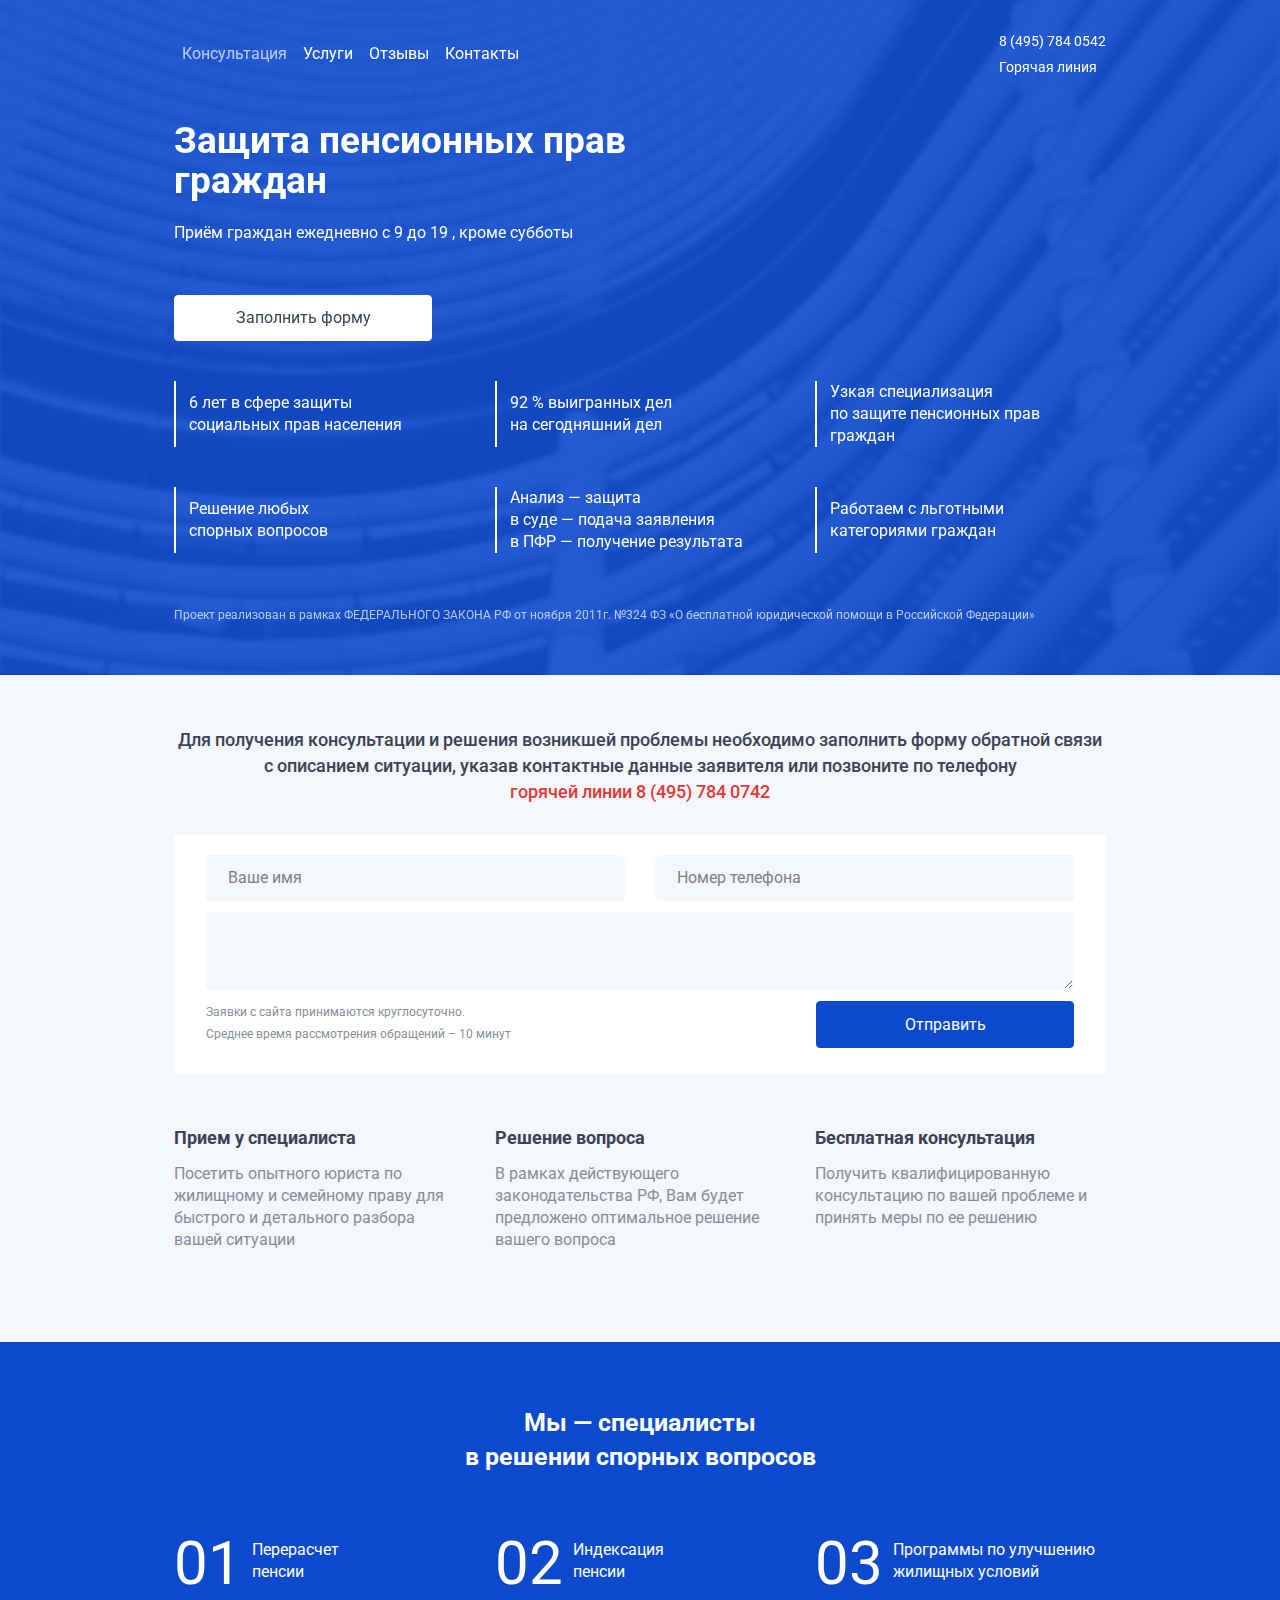
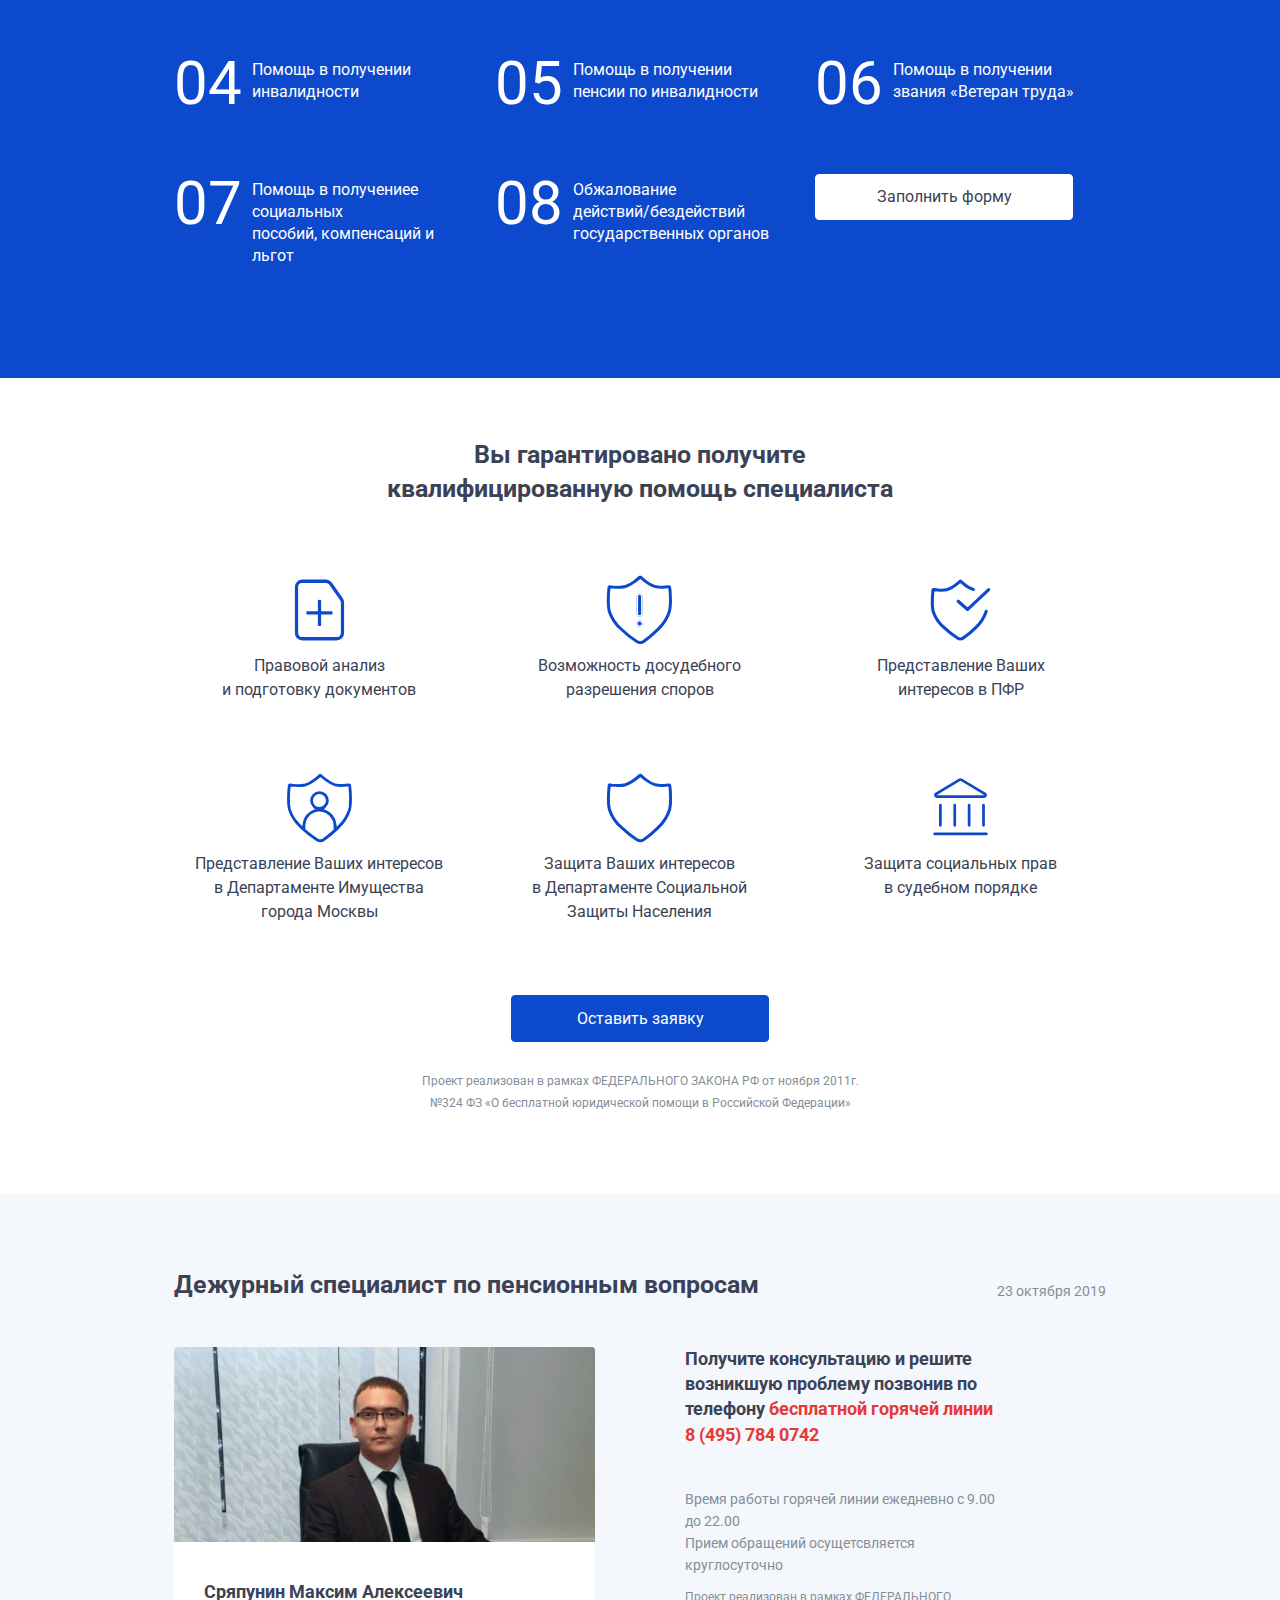
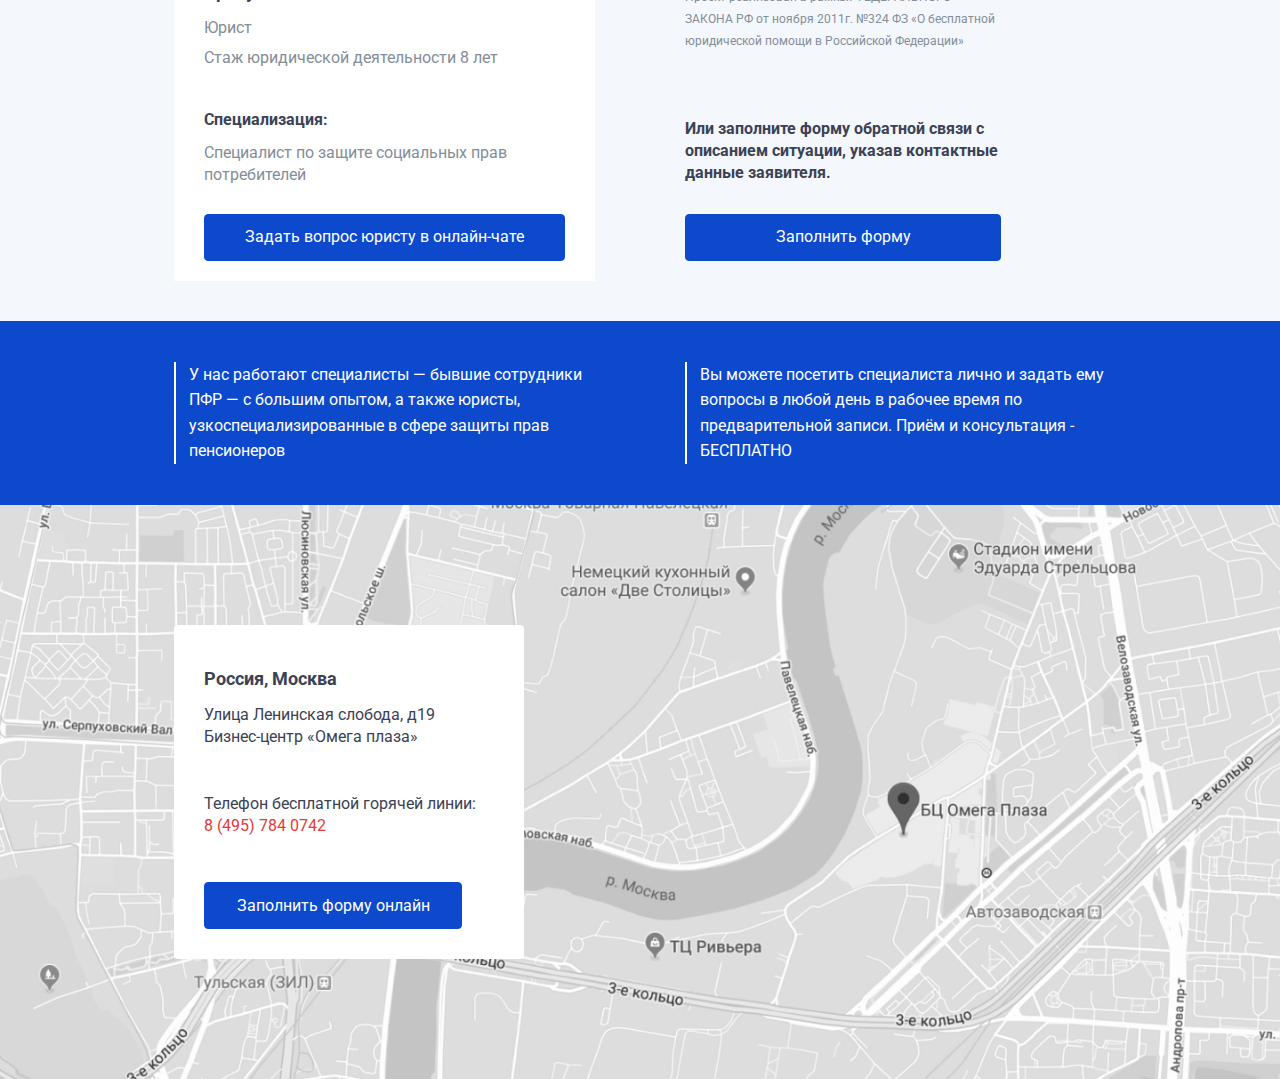
==== commit 016f3e90: "Update 2019-10-23T07:13:16.255Z" ====
--- a/index.html
+++ b/index.html
@@ -120,7 +120,7 @@
     <div class="landing__wrap">
       <div class="landing__content">
         <div class="request-caption">
-          <p>Для получения консультации и решения возникшей проблемы необходимо заполнить форму  обратной связи с описанием ситуации,
+          <p>Для получения консультации и решения возникшей проблемы необходимо заполнить форму  обратной связи <br>с описанием ситуации,
           указав контактные данные заявителя
           или позвоните по телефону <span>горячей линии <a href="tel:+74957840742">8 (495) 784 0742</a></span></p>
         </div>
@@ -289,12 +289,16 @@
             <div class="jurist-card__inner">
               <img class="jurist-card__img" src="img/jurist-card-img.jpg" alt="">
               <div class="jurist-card__body">
-                <h4>Донская Ульяна Владимировна</h4>
-                <p>Высшее юрилическое образование МФЮА,
-                Стаж юридической деятельности 14 лет</p>
-                <h5>Специализация:</h5>
-                <p>Защита социаьных прав</p>
-                <a href="#" class="btn">Задать вопрос юристу в онлайн-чате</a>
+                <div class="part">
+                  <h4>Сряпунин Максим Алексеевич</h4>
+                  <p class="color-light">Юрист</p>
+                  <p class="color-light">Стаж юридической деятельности 8 лет</p>
+                </div>
+                <div class="part">
+                  <h5>Специализация:</h5>
+                  <p class="color-light">Специалист по защите социальных прав потребителей</p>
+                  <a href="#" class="btn btn--block">Задать вопрос юристу в онлайн-чате</a>
+                </div>
               </div>
             </div>
           </div>
@@ -302,15 +306,30 @@
             <div class="jurist-info__top">
               <h3>Получите консультацию и решите возникшую проблему позвонив по телефону <span>бесплатной горячей линии
               <a href="tel:+74957840742">8 (495) 784 0742</a></span></h3>
-              <p class="fz-md">Время работы горячей линии ежедневно с 9.00 до 22.00
+              <p class="fz-md color-light">Время работы горячей линии ежедневно с 9.00 до 22.00 <br>
               Прием обращений осущетсвляется круглосуточно</p>
-              <p class="fz-sm">Проект реализован в рамках ФЕДЕРАЛЬНОГО ЗАКОНА РФ от ноября 2011г. №324 ФЗ «О бесплатной юридической помощи в Российской
+              <p class="fz-sm color-light">Проект реализован в рамках ФЕДЕРАЛЬНОГО ЗАКОНА РФ от ноября 2011г. №324 ФЗ «О бесплатной юридической помощи в Российской
               Федерации»</p>
             </div>
             <div class="jurist-info__bottom">
               <h5>Или заполните форму обратной связи с описанием ситуации, указав контактные данные заявителя.</h5>
-              <a href="#" class="btn">Заполнить форму</a>
-            </div>
+              <a href="#" class="btn btn--block">Заполнить форму</a>
+            </div>
+          </div>
+        </div>
+      </div>
+    </div>
+  </div>
+
+  <div class="landing__section landing__section--helpful">
+    <div class="landing__wrap">
+      <div class="landing__content">
+        <div class="helpful-row">
+          <div class="helpful-col">
+            <p>У нас работают специалисты — бывшие сотрудники ПФР — с большим опытом, а также юристы, узкоспециализированные в сфере защиты прав пенсионеров</p>
+          </div>
+          <div class="helpful-col">
+            <p>Вы можете посетить специалиста лично и задать ему вопросы в любой день в рабочее время по предварительной записи. Приём и консультация - БЕСПЛАТНО</p>
           </div>
         </div>
       </div>
@@ -321,11 +340,13 @@
     <div class="landing__wrap">
       <div class="landing__content">
         <div class="contacts-card">
-          <h4>Россия, Москва</h4>
-          <p>Улица Ленинская слобода, д19
-          Бизнес-центр «Омега плаза»</p>
-          <p>Телефон бесплатной горячей линии:
-          8 (495) 784 0742</p>
+          <div class="part">
+            <h4>Россия, Москва</h4>
+            <p>Улица Ленинская слобода, д19 Бизнес-центр «Омега плаза»</p>
+          </div>
+          <div class="part">
+            <p>Телефон бесплатной горячей линии: <span>8 (495) 784 0742</span></p>
+          </div>
           <a href="#" class="btn">Заполнить форму онлайн</a>
         </div>
       </div>
--- a/css/style.min.css
+++ b/css/style.min.css
@@ -2,4 +2,4 @@
  * ВНИМАНИЕ! Этот файл генерируется автоматически.
  * Не пишите сюда ничего вручную, все такие правки будут потеряны.
  * Читайте ./README.md для понимания.
- */.owl-carousel{display:none;width:100%;-webkit-tap-highlight-color:transparent;position:relative;z-index:1}.owl-carousel .owl-stage{position:relative;-ms-touch-action:pan-Y;touch-action:manipulation;-moz-backface-visibility:hidden}.owl-carousel .owl-stage:after{content:".";display:block;clear:both;visibility:hidden;line-height:0;height:0}.owl-carousel .owl-stage-outer{position:relative;overflow:hidden;-webkit-transform:translate3d(0px,0,0)}.owl-carousel .owl-item,.owl-carousel .owl-wrapper{-webkit-backface-visibility:hidden;-moz-backface-visibility:hidden;-ms-backface-visibility:hidden;-webkit-transform:translate3d(0,0,0);-moz-transform:translate3d(0,0,0);-ms-transform:translate3d(0,0,0)}.owl-carousel .owl-item{position:relative;min-height:1px;float:left;-webkit-backface-visibility:hidden;-webkit-tap-highlight-color:transparent;-webkit-touch-callout:none}.owl-carousel .owl-item img{display:block;width:100%}.owl-carousel .owl-dots.disabled,.owl-carousel .owl-nav.disabled{display:none}.owl-carousel .owl-dot,.owl-carousel .owl-nav .owl-next,.owl-carousel .owl-nav .owl-prev{cursor:pointer;-webkit-user-select:none;-khtml-user-select:none;-moz-user-select:none;-ms-user-select:none;user-select:none}.owl-carousel .owl-nav button.owl-next,.owl-carousel .owl-nav button.owl-prev,.owl-carousel button.owl-dot{background:0 0;color:inherit;border:none;padding:0!important;font:inherit}.owl-carousel.owl-loaded{display:block}.owl-carousel.owl-loading{opacity:0;display:block}.owl-carousel.owl-hidden{opacity:0}.owl-carousel.owl-refresh .owl-item{visibility:hidden}.owl-carousel.owl-drag .owl-item{-ms-touch-action:pan-y;touch-action:pan-y;-webkit-user-select:none;-moz-user-select:none;-ms-user-select:none;user-select:none}.owl-carousel.owl-grab{cursor:move;cursor:grab}.owl-carousel.owl-rtl{direction:rtl}.owl-carousel.owl-rtl .owl-item{float:right}.no-js .owl-carousel{display:block}.owl-carousel .animated{animation-duration:1000ms;animation-fill-mode:both}.owl-carousel .owl-animated-in{z-index:0}.owl-carousel .owl-animated-out{z-index:1}.owl-carousel .fadeOut{animation-name:fadeOut}@keyframes fadeOut{0%{opacity:1}100%{opacity:0}}.owl-height{transition:height 500ms ease-in-out}.owl-carousel .owl-item .owl-lazy{opacity:0;transition:opacity 400ms ease}.owl-carousel .owl-item .owl-lazy:not([src]),.owl-carousel .owl-item .owl-lazy[src^=""]{max-height:0}.owl-carousel .owl-item img.owl-lazy{transform-style:preserve-3d}.owl-carousel .owl-video-wrapper{position:relative;height:100%;background:#000}.owl-carousel .owl-video-play-icon{position:absolute;height:80px;width:80px;left:50%;top:50%;margin-left:-40px;margin-top:-40px;background:url(owl.video.play.png) no-repeat;cursor:pointer;z-index:1;-webkit-backface-visibility:hidden;transition:transform 100ms ease}.owl-carousel .owl-video-play-icon:hover{-ms-transform:scale(1.3,1.3);transform:scale(1.3,1.3)}.owl-carousel .owl-video-playing .owl-video-play-icon,.owl-carousel .owl-video-playing .owl-video-tn{display:none}.owl-carousel .owl-video-tn{opacity:0;height:100%;background-position:center center;background-repeat:no-repeat;background-size:contain;transition:opacity 400ms ease}.owl-carousel .owl-video-frame{position:relative;z-index:1;height:100%;width:100%}/*! nouislider - 10.1.0 - 2017-07-28 17:11:18 */.noUi-target,.noUi-target *{-webkit-touch-callout:none;-webkit-tap-highlight-color:transparent;-webkit-user-select:none;-ms-touch-action:none;touch-action:none;-ms-user-select:none;-moz-user-select:none;user-select:none;-moz-box-sizing:border-box;box-sizing:border-box}.noUi-target{position:relative;direction:ltr}.noUi-base{width:100%;height:100%;position:relative;z-index:1}.noUi-connect{position:absolute;right:0;top:0;left:0;bottom:0}.noUi-origin{position:absolute;height:0;width:0}.noUi-handle{position:relative;z-index:1}.noUi-state-tap .noUi-connect,.noUi-state-tap .noUi-origin{-webkit-transition:top .3s,right .3s,bottom .3s,left .3s;transition:top .3s,right .3s,bottom .3s,left .3s}.noUi-state-drag *{cursor:inherit!important}.noUi-base,.noUi-handle{-webkit-transform:translate3d(0,0,0);transform:translate3d(0,0,0)}.noUi-horizontal{height:18px}.noUi-horizontal .noUi-handle{width:34px;height:28px;left:-17px;top:-6px}.noUi-vertical{width:18px}.noUi-vertical .noUi-handle{width:28px;height:34px;left:-6px;top:-17px}.noUi-target{background:#FAFAFA;border-radius:4px;border:1px solid #D3D3D3;box-shadow:inset 0 1px 1px #F0F0F0,0 3px 6px -5px #BBB}.noUi-connect{background:#3FB8AF;border-radius:4px;box-shadow:inset 0 0 3px rgba(51,51,51,.45);-webkit-transition:background 450ms;transition:background 450ms}.noUi-draggable{cursor:ew-resize}.noUi-vertical .noUi-draggable{cursor:ns-resize}.noUi-handle{border:1px solid #D9D9D9;border-radius:3px;background:#FFF;cursor:default;box-shadow:inset 0 0 1px #FFF,inset 0 1px 7px #EBEBEB,0 3px 6px -3px #BBB}.noUi-active{box-shadow:inset 0 0 1px #FFF,inset 0 1px 7px #DDD,0 3px 6px -3px #BBB}.noUi-handle:after,.noUi-handle:before{content:"";display:block;position:absolute;height:14px;width:1px;background:#E8E7E6;left:14px;top:6px}.noUi-handle:after{left:17px}.noUi-vertical .noUi-handle:after,.noUi-vertical .noUi-handle:before{width:14px;height:1px;left:6px;top:14px}.noUi-vertical .noUi-handle:after{top:17px}[disabled] .noUi-connect{background:#B8B8B8}[disabled] .noUi-handle,[disabled].noUi-handle,[disabled].noUi-target{cursor:not-allowed}.noUi-pips,.noUi-pips *{-moz-box-sizing:border-box;box-sizing:border-box}.noUi-pips{position:absolute;color:#999}.noUi-value{position:absolute;white-space:nowrap;text-align:center}.noUi-value-sub{color:#ccc;font-size:10px}.noUi-marker{position:absolute;background:#CCC}.noUi-marker-large,.noUi-marker-sub{background:#AAA}.noUi-pips-horizontal{padding:10px 0;height:80px;top:100%;left:0;width:100%}.noUi-value-horizontal{-webkit-transform:translate3d(-50%,50%,0);transform:translate3d(-50%,50%,0)}.noUi-marker-horizontal.noUi-marker{margin-left:-1px;width:2px;height:5px}.noUi-marker-horizontal.noUi-marker-sub{height:10px}.noUi-marker-horizontal.noUi-marker-large{height:15px}.noUi-pips-vertical{padding:0 10px;height:100%;top:0;left:100%}.noUi-value-vertical{-webkit-transform:translate3d(0,50%,0);transform:translate3d(0,50%,0);padding-left:25px}.noUi-marker-vertical.noUi-marker{width:5px;height:2px;margin-top:-1px}.noUi-marker-vertical.noUi-marker-sub{width:10px}.noUi-marker-vertical.noUi-marker-large{width:15px}.noUi-tooltip{display:block;position:absolute;border:1px solid #D9D9D9;border-radius:3px;background:#fff;color:#000;padding:5px;text-align:center;white-space:nowrap}.noUi-horizontal .noUi-tooltip{-webkit-transform:translate(-50%,0);transform:translate(-50%,0);left:50%;bottom:120%}.noUi-vertical .noUi-tooltip{-webkit-transform:translate(0,-50%);transform:translate(0,-50%);top:50%;right:120%}@-ms-viewport{width:device-width}.page{-webkit-box-sizing:border-box;box-sizing:border-box;font-size:10px;-webkit-tap-highlight-color:transparent;-ms-overflow-style:scrollbar;-ms-text-size-adjust:100%;min-width:320px;min-height:100%}.page__inner{min-height:100vh;display:-webkit-box;display:-ms-flexbox;display:flex;-webkit-box-orient:vertical;-webkit-box-direction:normal;-ms-flex-direction:column;flex-direction:column}.page__content{-webkit-box-flex:1;-ms-flex-positive:1;flex-grow:1}.page__footer-wrapper{-ms-flex-negative:0;flex-shrink:0}*,:after,:before{-webkit-box-sizing:inherit;box-sizing:inherit}body{display:-webkit-box;display:-ms-flexbox;display:flex;-webkit-box-orient:vertical;-webkit-box-direction:normal;-ms-flex-direction:column;flex-direction:column;background-color:#fff;margin:0;min-height:100%}[tabindex='-1']:focus{outline:0!important}[role=button]{cursor:pointer}input[type=search]{-webkit-appearance:textfield}[role=button],a,button,input,label,select,textarea{-ms-touch-action:manipulation;touch-action:manipulation}a svg,button svg{pointer-events:none}img{max-width:100%;height:auto}body{font-family:Roboto,sans-serif;font-size:16px;line-height:1.375em;color:#3B4256}h1,h2,h3,h4,h5,h6{font-family:Roboto,sans-serif;font-weight:700;line-height:1.375em;color:currentColor}h1,h2,h3{margin-top:1.375em;margin-bottom:.6875em}h4,h5,h6{margin-top:.6875em;margin-bottom:.6875em}h1{font-size:36.92px}h2{font-size:24.62px}h3{font-size:18.46px}h4{font-size:18px}h5,h6{font-size:1em}address,blockquote,dl,figure,ol,p,pre,ul{margin-top:.6875em;margin-bottom:.6875em}address{font-style:normal}ol,ul{padding-left:1.2em}ol ol,ol ul,ul ol,ul ul{margin-top:0;margin-bottom:0}li{line-height:inherit}dt{font-weight:700}dd{margin-left:0}dd+dt{margin-top:.6875em}hr{margin-top:1.375em;margin-bottom:1.375em;border:0;border-top:1px solid #999}small{font-size:.75em}sub,sup{font-size:70%}mark{background:#fcf8e3;padding:.1em .3em}b,strong{font-weight:bolder}abbr[title]{-webkit-text-decoration:underline dotted;text-decoration:underline dotted}blockquote{padding:0;margin-left:0;margin-right:0}code,kbd,pre,samp{font-family:Menlo,Monaco,Consolas,"Liberation Mono","Courier New",monospace}code,kbd{padding:.06em .3em;color:#3B4256;background-color:#e6e6e6;border-radius:4px}kbd kbd{padding:0}pre{display:block;width:100%;overflow-x:auto;-moz-tab-size:2;-o-tab-size:2;tab-size:2}.fz-sm{font-size:12px}.fz-md{font-size:14px}.color-light{color:#848E99}.color-lighten{color:rgba(255,255,255,.7)}.main-nav{position:relative;z-index:10}.main-nav__list{margin:0;padding:0;list-style:none}.main-nav__item{position:relative}.main-nav__item--active>.main-nav__link{color:rgba(255,255,255,.7)}.main-nav__link{display:block;padding:.5em;text-decoration:none;color:#fff}.main-nav__link:focus,.main-nav__link:hover{text-decoration:none}.main-nav__toggler{display:inline-block;padding:0;background:0 0;border:none}.no-js .main-nav__toggler{display:none}.logo{display:block;white-space:nowrap}.btn{-webkit-box-sizing:border-box;box-sizing:border-box;display:inline-block;margin:0;padding:.7em 1.3em;white-space:nowrap;vertical-align:middle;-webkit-user-select:none;-moz-user-select:none;-ms-user-select:none;user-select:none;text-align:center;font-size:1em;font-family:inherit;line-height:1.375em;text-decoration:none;text-transform:none;color:#fff;border-radius:4px;border:1px solid #0C49CD;background-color:#0C49CD;background-image:none;cursor:pointer;min-width:258px}.btn:focus,.btn:hover{text-decoration:none;color:#fff;background-color:#09389d;border-color:#093493}.btn:active,.btn:focus{outline:0;-webkit-box-shadow:0 0 0 2px rgba(12,73,205,.7);box-shadow:0 0 0 2px rgba(12,73,205,.7)}.btn--disabled,.btn:disabled{opacity:.7;cursor:not-allowed;color:#3B4256;background-color:#e6e6e6;border-color:#ccc}a.btn--disabled{pointer-events:none}.btn--white{color:#3B4256;background-color:#fff;border:1px solid #fff}.btn--white:focus,.btn--white:hover{color:#3B4256;background-color:#e6e6e6;border-color:#e0e0e0}.btn--white--disabled,.btn--white:disabled{color:#fff;background-color:#0C49CD;border-color:#0C49CD}.temp-icon-left-arrow{background-image:url(../img/sprite-009684251401036148.png);background-position:0 0;width:32px;height:32px}.temp-icon-right-arrow{background-image:url(../img/sprite-009684251401036148.png);background-position:-36px 0;width:32px;height:32px}.field-text{display:block;margin-bottom:.6875em}.field-text__name{display:block;margin-bottom:.4em;line-height:1.375em;font-weight:700}.field-text__input-wrap{display:block}.field-text__input{display:inline-block;vertical-align:middle;width:100%;padding:.7em 1.3em;margin:0;line-height:1.375em;font-size:1em;font-family:inherit;background-color:#F4F7FB;border:1px solid #F4F7FB;border-radius:4px;-webkit-appearance:textfield;-moz-appearance:textfield;appearance:textfield}.field-text__input:focus{background:#FFF;border:1px solid #62B0FF;outline:0;-webkit-box-shadow:none;box-shadow:none}.field-text__input[disabled],.field-text__input[readonly]{cursor:default;background-color:#ccc}.field-text__input[type=search]::-webkit-search-cancel-button,.field-text__input[type=search]::-webkit-search-decoration{-webkit-appearance:none}.field-text__input[type=color]{padding:0}.field-text__input::-webkit-input-placeholder{color:gray;opacity:1}.field-text__input::-moz-placeholder{color:gray;opacity:1}.field-text__input::-ms-input-placeholder{color:gray;opacity:1}.field-text__input::placeholder{color:gray;opacity:1}textarea.field-text__input{height:auto;min-height:calc(4.75em + 2px);resize:vertical}.field-text__help-text{display:block;padding-top:.4em;font-size:.75em;line-height:1.2em;color:gray}.field-text__help-text:empty{display:none}.field-text--error .field-text__help-text,.field-text--error .field-text__input,.field-text--error .field-text__name{color:#d8544f}.field-text--error .field-text__input{border-color:#d8544f;background-color:#f9e2e2}.field-checkbox{display:block;margin-bottom:.6875em}.field-checkbox__title{display:block;font-weight:700;line-height:1.375em;margin-bottom:.4em}.field-checkbox__input-wrap+.field-checkbox__input-wrap{margin-top:.6875em}.field-checkbox__name{position:relative;display:inline-block;padding-left:1.5em;margin-right:.6em;font-weight:400;line-height:1.375em}.field-checkbox__name-text:before{content:'';position:absolute;top:.1em;left:0;width:14px;height:14px;border:2px solid;border-radius:4px}input:focus~.field-checkbox__name-text:before{outline:0;-webkit-box-shadow:0 0 0 2px rgba(12,73,205,.7);box-shadow:0 0 0 2px rgba(12,73,205,.7)}.field-checkbox__name-text:after{content:'';position:absolute;top:calc(0.1em + 1px);left:3px;width:14px;height:6px;opacity:0;border-left:2px solid currentColor;border-bottom:2px solid currentColor;-webkit-transform:rotate(-45deg);transform:rotate(-45deg);-webkit-transition:opacity .3s;transition:opacity .3s}input:checked~.field-checkbox__name-text:after{opacity:1}.field-checkbox__input{position:absolute;top:.7em;left:0;padding:0;margin:0;-webkit-transform:translateY(-50%);transform:translateY(-50%);opacity:0}.field-checkbox__input:active,.field-checkbox__input:focus{outline:0;-webkit-box-shadow:0 0 0 2px rgba(12,73,205,.7);box-shadow:0 0 0 2px rgba(12,73,205,.7)}.field-checkbox__help-text-wrap{padding-left:1.5em}.field-checkbox__help-text{display:block;padding-top:.4em;font-size:.75em;line-height:1.2em;color:gray}.field-checkbox__help-text:empty{display:none}.field-checkbox__input-wrap--error .field-checkbox__help-text,.field-checkbox__input-wrap--error .field-checkbox__name-text{color:#d8544f}.field-radio{display:block;margin-bottom:.6875em}.field-radio__title{display:block;font-weight:700;line-height:1.375em;margin-bottom:.4em}.field-radio__input-wrap+.field-radio__input-wrap{margin-top:.6875em}.field-radio__name{position:relative;display:inline-block;padding-left:1.5em;margin-right:.6em;font-weight:400;line-height:1.375em}.field-radio__name-text:before{content:'';position:absolute;top:.1em;left:0;width:14px;height:14px;border:2px solid;border-radius:50%}input:focus~.field-radio__name-text:before{outline:0;-webkit-box-shadow:0 0 0 2px rgba(12,73,205,.7);box-shadow:0 0 0 2px rgba(12,73,205,.7)}.field-radio__name-text:after{content:'';position:absolute;top:calc(0.1em + 4px);left:4px;width:6px;height:6px;opacity:0;border-radius:50%;background-color:currentColor;-webkit-transition:opacity .3s;transition:opacity .3s}input:checked~.field-radio__name-text:after{opacity:1}.field-radio__input{position:absolute;top:.8em;left:0;padding:0;margin:0;-webkit-transform:translateY(-50%);transform:translateY(-50%);opacity:0}.field-radio__input:active,.field-radio__input:focus{outline:0;-webkit-box-shadow:0 0 0 2px rgba(12,73,205,.7);box-shadow:0 0 0 2px rgba(12,73,205,.7)}.field-radio__help-text-wrap{padding-left:1.5em}.field-radio__help-text{display:block;padding-top:.4em;font-size:.75em;line-height:1.2em;color:gray}.field-radio__help-text:empty{display:none}.field-radio__input-wrap--error .field-radio__help-text,.field-radio__input-wrap--error .field-radio__name-text{color:#d8544f}.field-toggler{display:block;margin-bottom:.6875em}.field-toggler__title{display:block;margin-bottom:.4em;line-height:1.375em;font-weight:700}.field-toggler__input-wrap+.field-toggler__input-wrap{margin-top:.6875em}.field-toggler__name{position:relative;display:inline-block;padding-left:3.2em;margin-right:.6em;font-weight:400;line-height:1.375em}.field-toggler__name-text:before{content:'';position:absolute;top:.6em;left:0;width:2.1875em;height:1.125em;-webkit-transform:translateY(-50%);transform:translateY(-50%);background-color:#fff;border:1px solid #999}input:focus~.field-toggler__name-text:before{outline:0;-webkit-box-shadow:0 0 0 2px rgba(12,73,205,.7);box-shadow:0 0 0 2px rgba(12,73,205,.7)}.field-toggler__name-text:after{content:'';position:absolute;top:.6em;left:2px;width:.875em;height:.875em;-webkit-transform:translateY(-50%);transform:translateY(-50%);background-color:#e6e6e6;border:1px solid #999;-webkit-transition:all .3s;transition:all .3s}input:checked~.field-toggler__name-text:after{-webkit-transform:translate(1.0625em,-50%);transform:translate(1.0625em,-50%)}.field-toggler__input{position:absolute;top:0;left:0;width:0;height:0;opacity:0}.field-toggler__help-text-wrap{padding-left:1.5em}.field-toggler__help-text{display:block;padding-top:.4em;font-size:.75em;line-height:1.2em;color:gray}.field-toggler__help-text:empty{display:none}.field-file{display:block;margin-bottom:.6875em}.field-file__name{display:block;margin-bottom:.4em;line-height:1.375em;font-weight:700}.field-file__input-wrap{display:block;position:relative}.field-file__input{position:absolute;width:1px;height:1px;opacity:0}.field-file__input:active~.field-file__name-text,.field-file__input:focus~.field-file__name-text{outline:0;-webkit-box-shadow:0 0 0 2px rgba(12,73,205,.7);box-shadow:0 0 0 2px rgba(12,73,205,.7)}.field-file__name-text{position:relative;display:-webkit-box;display:-ms-flexbox;display:flex;-webkit-box-align:baseline;-ms-flex-align:baseline;align-items:baseline;width:100%;background-color:#fff;border:1px solid #999;border-radius:4px;white-space:nowrap;overflow:hidden;text-overflow:ellipsis;cursor:pointer}.field-file__name-text:before{content:attr(data-button-text);display:block;background-color:#e6e6e6;border-right:1px solid #999;margin-right:1.7em;line-height:1.375em;padding:1em 1.7em;border-top-left-radius:4px;border-bottom-left-radius:4px}.field-file__name-text:focus:before,.field-file__name-text:hover:before{background-color:#ccc}.field-file__help-text{display:block;padding-top:.4em;font-size:.75em;line-height:1.2em;color:gray}.field-file__help-text:empty{display:none}.field-file--error .field-file__help-text,.field-file--error .field-file__input,.field-file--error .field-file__name,.field-file--error .field-file__name-text{color:#d8544f}.field-file--error .field-file__name-text{border-color:#d8544f;background-color:#f9e2e2}.field-range{display:block;margin-bottom:.6875em}.field-range__name{display:block;margin-bottom:.4em;line-height:1.375em;font-weight:700}.field-range__input-wrap{position:relative}.field-range__input{-ms-flex-item-align:center;align-self:center;padding:0;width:100%;height:2em;border-radius:.25rem;border:0;background:0 0;font-size:inherit;cursor:pointer;-webkit-appearance:none;-moz-appearance:none;appearance:none}.field-range__input::-webkit-slider-runnable-track,.field-range__input::-webkit-slider-thumb{-webkit-appearance:none}.field-range__input:focus{outline:0;-webkit-box-shadow:0 0 0 2px rgba(12,73,205,.7);box-shadow:0 0 0 2px rgba(12,73,205,.7)}.field-range__input::-webkit-slider-runnable-track{-webkit-box-sizing:border-box;box-sizing:border-box;width:100%;height:.75em;border-radius:4px;background:#fff;border:1px solid #999}.field-range__input::-moz-range-track{box-sizing:border-box;width:100%;height:.75em;border-radius:4px;background:#fff;border:1px solid #999}.field-range__input::-ms-track{box-sizing:border-box;width:100%;height:.75em;border-radius:4px;background:#fff;border:1px solid #999;color:transparent}.field-range__input::-webkit-slider-thumb{margin-top:-.68em;-webkit-box-sizing:border-box;box-sizing:border-box;padding:0;width:2em;height:2em;border-radius:1em;-webkit-box-shadow:none;box-shadow:none;cursor:ew-resize;background:#e6e6e6;border:1px solid #999}.field-range__input::-moz-range-thumb{box-sizing:border-box;padding:0;width:2em;height:2em;border-radius:1em;box-shadow:none;cursor:ew-resize;background:#e6e6e6;border:1px solid #999}.field-range__input::-ms-thumb{box-sizing:border-box;padding:0;width:2em;height:2em;border-radius:1em;box-shadow:none;cursor:ew-resize;background:#e6e6e6;border:1px solid #999}.field-range__input::-ms-fill-lower,.field-range__input::-ms-tooltip{display:none}.field-range__help-text{display:block;font-size:.75em;line-height:1.2em;color:gray;padding-top:0}.field-range__help-text:empty{display:none}.field-select{display:block;margin-bottom:.6875em}.field-select__name{display:block;margin-bottom:.4em;line-height:1.375em;font-weight:700}.field-select__select{display:inline-block;vertical-align:middle;width:100%;line-height:1.375em;padding:1em 1.7em;font-size:inherit;font-family:inherit;border:1px solid #999;border-radius:4px;-webkit-appearance:none;-moz-appearance:none;appearance:none;background-color:#fff;background-image:url("data:image/svg+xml;charset=utf-8,%3Csvg xmlns='http://www.w3.org/2000/svg' viewBox='0 0 17 11' width='17' height='11'%3E%3Cpath fill='%23B1B1B1' d='M.202 1.97L1.956.204A.61.61 0 0 1 2.43 0a.61.61 0 0 1 .47.204L8.5 5.84 14.1.204A.61.61 0 0 1 14.57 0a.61.61 0 0 1 .474.204l1.754 1.766a.618.618 0 0 1 .202.473.62.62 0 0 1-.202.476l-7.826 7.875A.61.61 0 0 1 8.5 11a.61.61 0 0 1-.472-.204L.202 2.92A.618.618 0 0 1 0 2.444c0-.203.067-.34.202-.475z'/%3E%3C/svg%3E");background-repeat:no-repeat;background-position:right .3em center;background-size:1.063em .688em}.field-select__select[multiple]{background-image:none;min-height:6.8em}.field-select__select::-ms-expand{display:none}.field-select__select:active,.field-select__select:focus{outline:0;-webkit-box-shadow:0 0 0 2px rgba(12,73,205,.7);box-shadow:0 0 0 2px rgba(12,73,205,.7)}.field-select__select[disabled],.field-select__select[readonly]{cursor:default;background-color:#e6e6e6}.field-select__help-text{display:block;padding-top:.4em;font-size:.75em;line-height:1.2em;color:gray}.field-select__help-text:empty{display:none}.field-select--error .field-select__help-text,.field-select--error .field-select__name,.field-select--error .field-select__select{color:#d8544f}.field-select--error .field-select__select{border-color:#d8544f;background-color:#f9e2e2}.field-actions{display:block;margin-top:1.375em;margin-bottom:.6875em}.field-actions .btn{margin-bottom:.6875em}.field-actions__text{display:block;margin-top:.6875em;margin-bottom:.6875em;font-size:.75em;color:gray;line-height:1.2em}.form__fieldset{min-width:0;padding:0;margin:0;border:0}.form__fieldset:not(:last-child){margin-bottom:1.375em}.form__legend{display:block;width:100%;margin-top:1.375em;margin-bottom:.6875em;font-size:24px;font-family:Roboto,sans-serif;font-weight:700;line-height:1.375em;color:currentColor}.code{display:block;width:100%;max-height:50rem;padding:1em;margin-bottom:.6875em;overflow-x:auto;background-color:#e6e6e6;border-radius:4px;border:1px solid #ccc;white-space:normal;-moz-tab-size:2;-o-tab-size:2;tab-size:2}.code code{display:block;padding:0;white-space:pre;background-color:transparent}.thumb{display:inline-block;padding:.4rem;line-height:1.375em;background-color:#fff;border:1px solid #999;border-radius:4px;-webkit-transition:all .3s;transition:all .3s}.alert{position:relative;padding:.7em 1em;margin-top:1em;margin-bottom:1em;border:1px solid #ccc;border-radius:4px;color:#3B4256;background-color:#e6e6e6}.alert>:first-child{margin-top:0}.alert>:last-child{margin-bottom:0}.alert__header{display:block;margin-top:0;margin-bottom:.2em;font-size:24px;font-weight:400;line-height:1.4;color:inherit}.alert--danger{background-color:#d8544f;border:1px solid #c9312c;color:#fff}.alert--danger a{color:inherit;text-decoration:underline}.alert--danger a:focus,.alert--danger a:hover{text-decoration:none}.alert--success{background-color:#E94B3D;border:1px solid #da2919;color:#fff}.alert--success a{color:inherit;text-decoration:underline}.alert--success a:focus,.alert--success a:hover{text-decoration:none}.alert--warning{background-color:#fcedd9;border:1px solid #f8d8ab;color:#3B4256}.to-top{position:fixed;right:1rem;bottom:1rem;z-index:1;width:4rem;height:4rem;border-radius:50%;background-color:#000;color:transparent;font:0/0 a;background-image:url("data:image/svg+xml,%3Csvg xmlns='http://www.w3.org/2000/svg' viewBox='0 0 17 11' width='17' height='11'%3E%3Cpath fill='%23fff' d='M.202 1.97L1.956.204A.61.61 0 0 1 2.43 0a.61.61 0 0 1 .47.204L8.5 5.84 14.1.204A.61.61 0 0 1 14.57 0a.61.61 0 0 1 .474.204l1.754 1.766a.618.618 0 0 1 .202.473.62.62 0 0 1-.202.476l-7.826 7.875A.61.61 0 0 1 8.5 11a.61.61 0 0 1-.472-.204L.202 2.92A.618.618 0 0 1 0 2.444c0-.203.067-.34.202-.475z'/%3E%3C/svg%3E");background-repeat:no-repeat;background-position:center;-webkit-transform:rotate(180deg);transform:rotate(180deg)}.js .to-top{display:none}.dropdown{position:relative;display:inline-block}.dropdown__menu{position:absolute;z-index:-1;top:100%;left:0;max-width:90vw;width:1px;margin:0;background-color:#fff;color:#3B4256;opacity:0;visibility:hidden;overflow:hidden;-webkit-transition:opacity .3s;transition:opacity .3s}.dropdown__menu--up{top:auto;bottom:100%}.dropdown__menu--right{left:auto;right:0}.dropdown--open .dropdown__menu{z-index:1;visibility:visible;opacity:1;width:auto}.menu{min-width:10em;margin:0;padding:.3em 0;list-style:none}.menu__item--separator:not(:last-child){padding-bottom:.3em;margin-bottom:.3em;border-bottom:1px solid #999}.menu__link{display:block;white-space:nowrap;width:100%;overflow:hidden;text-overflow:ellipsis;padding:.3em 1em;color:#3B4256;text-decoration:none}.label{display:inline-block;position:relative;margin:0 .1em;vertical-align:baseline;line-height:1;padding:.25em .4em .2em;background-color:#e6e6e6;color:#3B4256;text-decoration:none;text-transform:none;font-weight:700;font-size:.75em;white-space:nowrap;border-radius:4px}.label:focus,.label:hover{color:#3B4256;text-decoration:none}.loader{display:inline-block}.loader:before{content:'';display:block;width:1em;height:1em;border:3px solid #e6e6e6;border-top:3px solid #ccc;border-radius:50%;-webkit-animation:loader-rotate 1s linear infinite;animation:loader-rotate 1s linear infinite}@-webkit-keyframes loader-rotate{0%{-webkit-transform:rotate(0);transform:rotate(0)}100%{-webkit-transform:rotate(360deg);transform:rotate(360deg)}}@keyframes loader-rotate{0%{-webkit-transform:rotate(0);transform:rotate(0)}100%{-webkit-transform:rotate(360deg);transform:rotate(360deg)}}.table{border-collapse:collapse;width:100%;border:1px solid #999;margin:1.375em 0}.table caption{padding-top:.4em;text-align:right;caption-side:bottom;font-size:.75em;line-height:1em;color:gray}.table td,.table th{padding:1em 1.7em;vertical-align:top;border-bottom:1px solid #999}.table td:not(:first-child),.table th:not(:first-child){border-left:1px solid #999}.table th{text-align:left}.table-mobile-scroll{display:block;width:100%;overflow-x:auto;margin-top:1.375em;margin-bottom:1.375em;border:1px solid #999}.table-mobile-scroll table{margin:0;border:0!important;width:100%}.table-mobile-scroll tbody:last-child tr:last-child td,.table-mobile-scroll tbody:last-child tr:last-child th,.table-mobile-scroll tfoot:last-child tr:last-child td,.table-mobile-scroll tfoot:last-child tr:last-child th,.table-mobile-scroll thead:last-child tr:last-child td,.table-mobile-scroll thead:last-child tr:last-child th{border-bottom:0}.table-mobile-scroll caption{text-align:left;padding:.4em;border-bottom:1px solid #999;caption-side:top}.swipe{overflow:hidden;visibility:hidden;position:relative}.swipe-wrap{overflow:hidden;position:relative}.swipe-wrap>div{float:left;width:100%;position:relative;overflow:hidden}.pagination{display:-webkit-box;display:-ms-flexbox;display:flex;-ms-flex-wrap:wrap;flex-wrap:wrap;margin-top:1.375em;margin-bottom:1.375em}.pagination__item{display:block;padding:.5em;min-width:2.5em;border:1px solid #999;text-decoration:none;text-align:center;color:#3B4256}.pagination__item+.pagination__item{border-left:0}.pagination__item:focus,.pagination__item:hover{text-decoration:none;color:#3B4256}.pagination__item--active,a.pagination__item:focus,a.pagination__item:hover{background-color:#e6e6e6}.breadcrumbs{padding:0;list-style:none;margin:1.375em 0}.breadcrumbs__item{display:inline-block;margin-right:.6em;white-space:nowrap}.breadcrumbs__item:not(:last-child):after{content:'>';display:inline-block;margin-left:.8em;color:gray}.breadcrumbs__link,.breadcrumbs__link:focus,.breadcrumbs__link:hover{color:#3B4256;text-decoration:none}.off-canvas{position:relative;overflow:hidden}.off-canvas__aside{max-height:30vh;overflow-y:auto;-webkit-backface-visibility:hidden;backface-visibility:hidden;background-color:#1a1a1a;color:#fff;-webkit-transition:-webkit-transform .3s ease;transition:-webkit-transform .3s ease;transition:transform .3s ease;transition:transform .3s ease,-webkit-transform .3s ease}.js .off-canvas__aside{position:fixed;z-index:2;width:250px;height:100%;max-height:none;-webkit-transform:translateX(-250px);transform:translateX(-250px)}.off-canvas__aside a,.off-canvas__aside a:focus,.off-canvas__aside a:hover{color:#fff}.off-canvas__page-content{-webkit-backface-visibility:hidden;backface-visibility:hidden;-webkit-transition:-webkit-transform .3s ease;transition:-webkit-transform .3s ease;transition:transform .3s ease;transition:transform .3s ease,-webkit-transform .3s ease}.off-canvas__overlay{position:absolute;z-index:-1;top:0;left:0;width:100%;height:100%;background:rgba(0,0,0,.2);opacity:0;visibility:hidden}.js .off-canvas--open .off-canvas__overlay{position:fixed;z-index:1;opacity:1;visibility:visible;-webkit-transition:opacity .3s ease;transition:opacity .3s ease}.js .off-canvas--open .off-canvas__close{z-index:1;opacity:1;visibility:visible}.js .off-canvas--open .off-canvas__aside{-webkit-transform:translateX(0);transform:translateX(0)}.js .off-canvas--open .off-canvas__page-content{-webkit-transform:translateX(250px);transform:translateX(250px)}.burger{position:relative;z-index:1;display:-webkit-box;display:-ms-flexbox;display:flex;-webkit-box-align:center;-ms-flex-align:center;align-items:center;width:30px;height:30px;-webkit-user-select:none;-moz-user-select:none;-ms-user-select:none;user-select:none;cursor:pointer}.burger>span{display:inline-block;width:100%;height:3px;background:#fff;position:relative;-webkit-transition:background .3s .3s;transition:background .3s .3s}.burger>span:after,.burger>span:before{content:'';position:absolute;left:0;width:100%;height:3px;background:#fff;-webkit-transform-origin:50% 50%;transform-origin:50% 50%;-webkit-transition:top .3s .3s,-webkit-transform .3s;transition:top .3s .3s,-webkit-transform .3s;transition:top .3s .3s,transform .3s;transition:top .3s .3s,transform .3s,-webkit-transform .3s}.burger>span:before{top:-10px}.burger>span:after{top:10px}.burger--close>span{-webkit-transition:background .3s 0s;transition:background .3s 0s;background:0 0}.burger--close>span:after,.burger--close>span:before{-webkit-transition:top .3s,-webkit-transform .3s .3s;transition:top .3s,-webkit-transform .3s .3s;transition:top .3s,transform .3s .3s;transition:top .3s,transform .3s .3s,-webkit-transform .3s .3s;top:0}.burger--close>span:before{-webkit-transform:rotate3d(0,0,1,45deg);transform:rotate3d(0,0,1,45deg)}.burger--close>span:after{-webkit-transform:rotate3d(0,0,1,-45deg);transform:rotate3d(0,0,1,-45deg)}.progress{margin-top:1.375em;margin-bottom:1.375em;border:1px solid #999;border-radius:4px;text-align:center}.progress__bar{background-color:#e6e6e6;border-radius:4px;padding:.5em;max-width:100%;-webkit-transition:width .3s;transition:width .3s}.media{display:-webkit-box;display:-ms-flexbox;display:flex;margin-top:1.375em;margin-bottom:1.375em}.media__picture{-ms-flex-negative:0;flex-shrink:0;margin-right:1em}.media__body{-webkit-box-flex:1;-ms-flex-positive:1;flex-grow:1}.media__body :first-child{margin-top:0}.js-modal-open{overflow:hidden}.modal{display:none;overflow:hidden;position:fixed;top:0;right:0;bottom:0;left:0;z-index:100;-webkit-overflow-scrolling:touch}.js-modal-open .modal{overflow-x:hidden;overflow-y:auto}.modal__dialog{position:relative;margin:0;width:100%;height:100%}.modal__content{position:relative;display:-webkit-box;display:-ms-flexbox;display:flex;-webkit-box-orient:vertical;-webkit-box-direction:normal;-ms-flex-direction:column;flex-direction:column;min-width:100%;min-height:100%;background-color:#fff;outline:0}.modal__header{padding:5px 40px 0 10px;-ms-flex-negative:0;flex-shrink:0}.modal__title{margin-top:.6875em;margin-bottom:.6875em;font-size:18px;line-height:1.4;font-weight:700;color:currentColor}.modal__close{position:absolute!important;top:5px;right:5px}.modal__body{padding:0 10px;-webkit-box-flex:1;-ms-flex-positive:1;flex-grow:1}.modal__footer{padding:10px;-ms-flex-negative:0;flex-shrink:0}.modal__backdrop{position:fixed;top:0;right:0;bottom:0;left:0;z-index:99;background-color:rgba(0,0,0,.7)}@-webkit-keyframes modal-backdrop-show{0%{opacity:0}100%{opacity:1}}@keyframes modal-backdrop-show{0%{opacity:0}100%{opacity:1}}@-webkit-keyframes modal-content-show{0%{opacity:0;-webkit-transform:translateY(-2em);transform:translateY(-2em)}100%{opacity:1;-webkit-transform:translateY(0);transform:translateY(0)}}@keyframes modal-content-show{0%{opacity:0;-webkit-transform:translateY(-2em);transform:translateY(-2em)}100%{opacity:1;-webkit-transform:translateY(0);transform:translateY(0)}}.close{position:relative;z-index:1;display:-webkit-box;display:-ms-flexbox;display:flex;-webkit-box-align:center;-ms-flex-align:center;align-items:center;width:30px;height:30px;-webkit-user-select:none;-moz-user-select:none;-ms-user-select:none;user-select:none;cursor:pointer}.close>span{display:inline-block;width:100%;height:3px;background:0 0;position:relative}.close>span:after,.close>span:before{content:'';position:absolute;top:0;left:0;width:100%;height:3px;background:#fff;-webkit-transform-origin:50% 50%;transform-origin:50% 50%}.close>span:before{-webkit-transform:rotate3d(0,0,1,45deg);transform:rotate3d(0,0,1,45deg)}.close>span:after{-webkit-transform:rotate3d(0,0,1,-45deg);transform:rotate3d(0,0,1,-45deg)}.tabs{margin-top:1.375em;margin-bottom:1.375em}.tabs__links{margin:0;padding:0;list-style:none;display:-webkit-box;display:-ms-flexbox;display:flex;-ms-flex-wrap:wrap;flex-wrap:wrap;-webkit-box-align:end;-ms-flex-align:end;align-items:flex-end;cursor:pointer}.no-js .tabs__links{display:none}.tabs__links:after{content:'';-webkit-box-flex:1;-ms-flex-positive:1;flex-grow:1;height:1px;background-color:#999}.tabs__link-wrap{position:relative;border:1px solid #999}.tabs__link-wrap:not(:last-child){border-right:none}.tabs__link-wrap--active .tabs__link{color:#3B4256;background-color:#fff}.tabs__link{display:block;padding:1em 1.7em;color:gray;text-decoration:none;background-color:#e6e6e6}.tabs__link:focus,.tabs__link:hover{color:gray}.tabs__content-wrapper{display:block;padding:1em 1.7em;border:1px solid #999;border-top:none}.js .tabs__content-item{display:none}.js .tabs__content-item--active{display:block}.embed-responsive{position:relative;display:block;width:100%;padding:0;overflow:hidden}.embed-responsive::before{content:'';display:block;padding-top:56.25%}.embed-responsive iframe,.embed-responsive video{position:absolute;top:0;bottom:0;left:0;width:100%;height:100%;border:0}.embed-responsive--4-3::before{padding-top:75%}.js .pie-chart{display:inline-block;position:relative}.js .pie-chart__svg{display:block;-webkit-transform:rotate(-90deg);transform:rotate(-90deg)}.js .pie-chart__circle-back{fill:#ccc}.js .pie-chart__circle{fill:#ccc;stroke:#999}.js .pie-chart__descr{position:absolute;top:50%;left:50%;-webkit-transform:translate(-50%,-50%);transform:translate(-50%,-50%)}.fields-group{display:-webkit-box;display:-ms-flexbox;display:flex;-ms-flex-wrap:wrap;flex-wrap:wrap;-webkit-box-align:start;-ms-flex-align:start;align-items:flex-start;margin-bottom:.6875em}.fields-group .btn,.fields-group input,.fields-group select{position:relative;margin:0}.fields-group .btn:focus,.fields-group input:focus,.fields-group select:focus{position:relative;z-index:1}.fields-group .field-actions,.fields-group .field-text{margin:0}.fields-group .field-actions:not(:last-child) .btn{border-top-right-radius:0;border-bottom-right-radius:0}.fields-group .field-actions:not(:first-child) .btn{border-left:0;border-top-left-radius:0;border-bottom-left-radius:0}.fields-group .field-actions .btn:focus{z-index:1}.fields-group .field-text:not(:last-child) .field-text__input{border-top-right-radius:0;border-bottom-right-radius:0}.fields-group .field-text:not(:first-child) .field-text__input{border-left:0;border-top-left-radius:0;border-bottom-left-radius:0}.tooltip{position:relative;z-index:1}.tooltip__btn{display:inline-block;padding:0;width:1.375em;height:1.375em;overflow:hidden;border:none;color:transparent;background:url("data:image/svg+xml;charset=utf-8,%3Csvg xmlns='http://www.w3.org/2000/svg' viewBox='0 0 330 330' fill='gray'%3E%3Cpath d='M165 0C74.02 0 0 74.02 0 165c0 90.982 74.02 165 165 165s165-74.018 165-165C330 74.02 255.98 0 165 0zm0 300c-74.44 0-135-60.56-135-135C30 90.563 90.56 30 165 30s135 60.562 135 135c0 74.44-60.56 135-135 135z'/%3E%3Cpath d='M164.998 70c-11.026 0-19.996 8.976-19.996 20.01 0 11.022 8.97 19.99 19.996 19.99 11.026 0 19.996-8.968 19.996-19.99 0-11.034-8.97-20.01-19.996-20.01zm.002 70c-8.284 0-15 6.716-15 15v90c0 8.284 6.716 15 15 15 8.284 0 15-6.716 15-15v-90c0-8.284-6.716-15-15-15z'/%3E%3C/svg%3E") center/1em no-repeat}.tooltip__bubble{position:absolute;top:calc(100% + 8px);left:0;min-width:150px;max-width:250px;padding:10px 15px;background-color:#fff;-webkit-box-shadow:0 0 10px rgba(0,0,0,.5);box-shadow:0 0 10px rgba(0,0,0,.5)}@supports ((-webkit-filter:drop-shadow(0 0 0)) or (filter:drop-shadow(0 0 0))){.tooltip__bubble{-webkit-box-shadow:none;box-shadow:none;-webkit-filter:drop-shadow(0 0 5px rgba(0,0,0,.5));filter:drop-shadow(0 0 5px rgba(0,0,0,.5))}}.tooltip__bubble:before{content:'';position:absolute;top:-5px;left:5px;width:0;height:0;border-style:solid;border-width:0 5px 5px;border-color:transparent transparent #fff}.landing{-webkit-box-sizing:border-box;box-sizing:border-box;-webkit-tap-highlight-color:transparent;-ms-overflow-style:scrollbar;-ms-text-size-adjust:100%;min-width:320px;min-height:100%}.landing__header{padding:30px 0;z-index:2;position:fixed;top:0;left:0;right:0;width:100%}.landing__header--sticky{background-color:#0C49CD;position:fixed;top:0;left:0;bottom:auto;opacity:1;z-index:10;padding:15px 0!important;-webkit-animation:slideInDown .5s 1 ease-in-out;animation:slideInDown .5s 1 ease-in-out}.landing__header .landing__content{display:-webkit-box;display:-ms-flexbox;display:flex;-webkit-box-align:center;-ms-flex-align:center;align-items:center}.landing__header .landing__content .main-nav{margin-right:auto}.landing__section{padding:40px 0}.landing__section--intro{background-size:cover;background-repeat:no-repeat;position:relative;padding-top:70px}.landing__section--intro:before{content:"";position:absolute;top:0;left:0;right:0;bottom:0;background-color:rgba(12,73,205,.9)}.landing__section--intro .landing__wrap{position:relative;z-index:2;color:#fff}.landing__section--request{background-color:#F4F7FB}.landing__section--questions{background-color:#0C49CD;color:#fff;padding-top:30px}.landing__section--questions h2{text-align:center;margin-bottom:60px}.landing__section--help h2{text-align:center;margin-bottom:30px;margin-top:20px}.landing__section--jurist{background-color:#F4F7FB;padding-bottom:40px}.landing__section--contacts{background-image:url(../img/map.jpg);background-size:cover;background-repeat:no-repeat;padding:120px 0}.landing__wrap{display:block;width:100%;margin-left:auto;margin-right:auto;padding-left:15px;padding-right:15px}.header-phone{color:#fff;font-size:14px}.header-phone__num{color:#fff;text-decoration:none;display:inline-block;margin-bottom:4px}.header-phone p{margin:0}.intro-top{margin-bottom:40px;max-width:560px}.intro-top h1{line-height:1.1;margin-bottom:20px}.intro-top .btn{margin-top:40px}.intro-list{display:-webkit-box;display:-ms-flexbox;display:flex;-ms-flex-wrap:wrap;flex-wrap:wrap;margin-left:-15px;margin-right:-15px;list-style:none;padding:0}.intro-list>*{-ms-flex-preferred-size:100%;flex-basis:100%}.intro-list li{-webkit-box-flex:0;-ms-flex:0 0 100%;flex:0 0 100%;max-width:100%;padding-left:15px;padding-right:15px;position:relative;margin-bottom:40px;display:-webkit-box;display:-ms-flexbox;display:flex;-webkit-box-align:center;-ms-flex-align:center;align-items:center}.intro-list li:before{content:"";position:absolute;background-color:#fff;width:2px;top:0;left:15px;bottom:0}.intro-list li p{padding-left:15px;margin:0}.request-caption{font-weight:500;font-size:16px;line-height:26px;text-align:center;max-width:880px;margin:auto auto 30px}.request-caption a,.request-caption span{color:#E53935;text-decoration:none;white-space:nowrap}.request-form-wrap{background:#fff;padding:20px 32px;margin-bottom:40px}.request-form{display:-webkit-box;display:-ms-flexbox;display:flex;-ms-flex-wrap:wrap;flex-wrap:wrap;margin-left:-15px;margin-right:-15px}.request-form>*{-ms-flex-preferred-size:100%;flex-basis:100%}.request-form__col-12,.request-form__col-6{-webkit-box-flex:0;-ms-flex:0 0 100%;flex:0 0 100%;max-width:100%;padding-left:15px;padding-right:15px}.request-form__action{-webkit-box-flex:0;-ms-flex:0 0 100%;flex:0 0 100%;max-width:100%;padding-left:15px;padding-right:15px;display:-webkit-box;display:-ms-flexbox;display:flex;-ms-flex-wrap:wrap;flex-wrap:wrap;-webkit-box-align:start;-ms-flex-align:start;align-items:flex-start}.request-form__action p{margin-right:auto;margin-top:0}.request-list{padding:0;list-style:none;display:-webkit-box;display:-ms-flexbox;display:flex;-ms-flex-wrap:wrap;flex-wrap:wrap;margin-left:-15px;margin-right:-15px}.request-list>*{-ms-flex-preferred-size:100%;flex-basis:100%}.request-list li{-webkit-box-flex:0;-ms-flex:0 0 100%;flex:0 0 100%;max-width:100%;padding-left:15px;padding-right:15px;margin-bottom:40px}.request-list li p{margin:0}.questions-list{list-style:none;padding:0;counter-reset:questions-counter;display:-webkit-box;display:-ms-flexbox;display:flex;-ms-flex-wrap:wrap;flex-wrap:wrap;margin-left:-15px;margin-right:-15px}.questions-list>*{-ms-flex-preferred-size:100%;flex-basis:100%}.questions-list .list-item{-webkit-box-flex:0;-ms-flex:0 0 100%;flex:0 0 100%;max-width:100%;padding-left:15px;padding-right:15px;display:-webkit-box;display:-ms-flexbox;display:flex;-webkit-box-align:start;-ms-flex-align:start;align-items:flex-start;margin-bottom:60px}.questions-list .list-item p{margin:5px 0 0}.questions-list .list-item:before{counter-increment:questions-counter;content:"0" counter(questions-counter);font-size:60px;line-height:1;margin-right:10px;display:inline-block}.questions-list .list-action{-webkit-box-flex:0;-ms-flex:0 0 100%;flex:0 0 100%;max-width:100%;padding-left:15px;padding-right:15px}.help-list{list-style:none;padding:0;display:-webkit-box;display:-ms-flexbox;display:flex;-ms-flex-wrap:wrap;flex-wrap:wrap;margin-left:-15px;margin-right:-15px}.help-list>*{-ms-flex-preferred-size:100%;flex-basis:100%}.help-item{-webkit-box-flex:0;-ms-flex:0 0 100%;flex:0 0 100%;max-width:100%;padding-left:15px;padding-right:15px;text-align:center;margin-bottom:20px}.help-item__icon{width:69px;height:89px;margin:auto auto 30px}.help-item__icon svg{width:100%;height:auto}.help-item__text{color:#3B4256;line-height:24px}.help-action{text-align:center;max-width:440px;margin:40px auto}.help-action .btn{margin-bottom:20px}.help-action p{font-size:12px;color:#848E99}.jurist-header{display:-webkit-box;display:-ms-flexbox;display:flex;-ms-flex-wrap:wrap;flex-wrap:wrap;-webkit-box-align:end;-ms-flex-align:end;align-items:flex-end}.jurist-header h2{margin-right:auto;margin-bottom:15px}.jurist-header span{margin-bottom:15px}.jurist-row{display:-webkit-box;display:-ms-flexbox;display:flex;-ms-flex-wrap:wrap;flex-wrap:wrap;margin-left:-15px;margin-right:-15px}.jurist-row>*{-ms-flex-preferred-size:100%;flex-basis:100%}.jurist-card{-webkit-box-flex:0;-ms-flex:0 0 100%;flex:0 0 100%;max-width:100%;padding-left:15px;padding-right:15px;margin-bottom:30px}.jurist-card__img{width:100%}.jurist-card__inner{background:#fff}.jurist-card__body{padding:20px 30px}.jurist-info{-webkit-box-flex:0;-ms-flex:0 0 100%;flex:0 0 100%;max-width:100%;padding-left:15px;padding-right:15px;display:-webkit-box;display:-ms-flexbox;display:flex;-webkit-box-orient:vertical;-webkit-box-direction:normal;-ms-flex-direction:column;flex-direction:column;margin-bottom:20px}.jurist-info__top{margin-bottom:auto}.jurist-info__top h3{margin-top:0;margin-bottom:40px}.jurist-info__top h3 a,.jurist-info__top h3 span{color:#E53935;text-decoration:none}.jurist-info__bottom h5{margin-bottom:30px}.contacts-card{background:#fff;border-radius:4px;padding:30px;max-width:350px}@-webkit-keyframes slideInDown{from{-webkit-transform:translate3d(0,-100%,0);transform:translate3d(0,-100%,0);visibility:visible}to{-webkit-transform:translate3d(0,0,0);transform:translate3d(0,0,0)}}@keyframes slideInDown{from{-webkit-transform:translate3d(0,-100%,0);transform:translate3d(0,-100%,0);visibility:visible}to{-webkit-transform:translate3d(0,0,0);transform:translate3d(0,0,0)}}@media (min-width:480px){dd{margin-left:1.8em}.landing__wrap{width:100%}}@media (min-width:768px){.landing__wrap{width:100%}.help-item,.intro-list li,.questions-list .list-item,.request-form__col-6{-webkit-box-flex:0;-ms-flex:0 0 50%;flex:0 0 50%;max-width:50%;padding-left:15px;padding-right:15px}}@media (min-width:992px){.main-nav__list{display:-webkit-box;display:-ms-flexbox;display:flex;-ms-flex-wrap:wrap;flex-wrap:wrap}.main-nav__toggler{display:none}.modal__dialog{width:600px;height:auto}.modal--open .modal__dialog{-webkit-animation:modal-content-show .3s 1 both;animation:modal-content-show .3s 1 both}.modal__backdrop{-webkit-animation:modal-backdrop-show .3s 1;animation:modal-backdrop-show .3s 1}.modal--open{display:-webkit-box;display:-ms-flexbox;display:flex;-webkit-box-pack:center;-ms-flex-pack:center;justify-content:center;-webkit-box-align:center;-ms-flex-align:center;align-items:center}.landing__wrap{width:962px}.intro-list li{-webkit-box-flex:0;-ms-flex:0 0 33.33333%;flex:0 0 33.33333%;max-width:33.33333%;padding-left:15px;padding-right:15px}.request-caption{font-size:18px}.help-item,.questions-list .list-action,.questions-list .list-item,.request-list li{-webkit-box-flex:0;-ms-flex:0 0 33.33333%;flex:0 0 33.33333%;max-width:33.33333%;padding-left:15px;padding-right:15px}.jurist-card{-webkit-box-flex:0;-ms-flex:0 0 50%;flex:0 0 50%;max-width:50%;padding-left:15px;padding-right:35px!important;margin-bottom:0}.jurist-info{-webkit-box-flex:0;-ms-flex:0 0 50%;flex:0 0 50%;max-width:50%;padding-left:15px;padding-right:15px}}@media (min-width:1300px){h1{font-size:48px}h2{font-size:32px}h3{font-size:24px}.btn,.field-text__input{padding:1em 1.7em}.landing__section--intro{padding-top:220px}.landing__section--questions{padding-top:80px}.landing__section--help h2,.landing__section--jurist,.landing__section--questions h2{margin-bottom:100px}.landing__wrap{width:1170px}.intro-top{margin-bottom:60px}.intro-top .btn{margin-top:60px}.request-caption{margin-bottom:50px}.request-form-wrap{margin-bottom:80px}.questions-list .list-item{margin-bottom:100px}.help-item{margin-bottom:60px}.help-action{margin:60px auto}}@media (max-width:991px){.js .main-nav__list{overflow:hidden;max-height:0;-webkit-transition:max-height .2s;transition:max-height .2s}.js .main-nav--open .main-nav__list{max-height:100vh;-webkit-transition:max-height .6s;transition:max-height .6s}.questions-list{max-width:700px;margin:auto}.questions-list .list-action{display:-webkit-box;display:-ms-flexbox;display:flex;-webkit-box-pack:center;-ms-flex-pack:center;justify-content:center}.help-list{max-width:700px;margin:auto}}@media (max-width:767px){.table-responsive{display:block;border:0}.table-responsive caption{display:block;width:100%;text-align:left}.table-responsive thead{display:none}.table-responsive tbody{display:block;width:100%}.table-responsive tbody tr{display:block;border:1px solid #999;border-bottom:0}.table-responsive tbody tr:not(:last-child){margin-bottom:1.375em}.table-responsive tbody td{display:block;width:100%;border-right:0!important;border-left:0!important}.table-responsive tbody td:before{display:block;font-weight:700;content:attr(data-label)}}@media print{*,:after,:before{background:0 0!important;color:#000!important;-webkit-box-shadow:none!important;box-shadow:none!important;text-shadow:none!important}a,a:visited{text-decoration:underline!important}a[href]:after{content:" (" attr(href) ")"}a[href^='#']:after,a[href^='javascript:']:after{content:''}abbr[title]:after{content:" (" attr(title) ")"}blockquote,pre{border:1px solid #999!important;page-break-inside:avoid}thead{display:table-header-group}img,tr{page-break-inside:avoid}img{max-width:100%!important}h2,h3,p{orphans:3;widows:3}h2,h3{page-break-after:avoid}table{border-collapse:collapse!important}table td,table th{background-color:#fff!important}}+ */.owl-carousel{display:none;width:100%;-webkit-tap-highlight-color:transparent;position:relative;z-index:1}.owl-carousel .owl-stage{position:relative;-ms-touch-action:pan-Y;touch-action:manipulation;-moz-backface-visibility:hidden}.owl-carousel .owl-stage:after{content:".";display:block;clear:both;visibility:hidden;line-height:0;height:0}.owl-carousel .owl-stage-outer{position:relative;overflow:hidden;-webkit-transform:translate3d(0px,0,0)}.owl-carousel .owl-item,.owl-carousel .owl-wrapper{-webkit-backface-visibility:hidden;-moz-backface-visibility:hidden;-ms-backface-visibility:hidden;-webkit-transform:translate3d(0,0,0);-moz-transform:translate3d(0,0,0);-ms-transform:translate3d(0,0,0)}.owl-carousel .owl-item{position:relative;min-height:1px;float:left;-webkit-backface-visibility:hidden;-webkit-tap-highlight-color:transparent;-webkit-touch-callout:none}.owl-carousel .owl-item img{display:block;width:100%}.owl-carousel .owl-dots.disabled,.owl-carousel .owl-nav.disabled{display:none}.owl-carousel .owl-dot,.owl-carousel .owl-nav .owl-next,.owl-carousel .owl-nav .owl-prev{cursor:pointer;-webkit-user-select:none;-khtml-user-select:none;-moz-user-select:none;-ms-user-select:none;user-select:none}.owl-carousel .owl-nav button.owl-next,.owl-carousel .owl-nav button.owl-prev,.owl-carousel button.owl-dot{background:0 0;color:inherit;border:none;padding:0!important;font:inherit}.owl-carousel.owl-loaded{display:block}.owl-carousel.owl-loading{opacity:0;display:block}.owl-carousel.owl-hidden{opacity:0}.owl-carousel.owl-refresh .owl-item{visibility:hidden}.owl-carousel.owl-drag .owl-item{-ms-touch-action:pan-y;touch-action:pan-y;-webkit-user-select:none;-moz-user-select:none;-ms-user-select:none;user-select:none}.owl-carousel.owl-grab{cursor:move;cursor:grab}.owl-carousel.owl-rtl{direction:rtl}.owl-carousel.owl-rtl .owl-item{float:right}.no-js .owl-carousel{display:block}.owl-carousel .animated{animation-duration:1000ms;animation-fill-mode:both}.owl-carousel .owl-animated-in{z-index:0}.owl-carousel .owl-animated-out{z-index:1}.owl-carousel .fadeOut{animation-name:fadeOut}@keyframes fadeOut{0%{opacity:1}100%{opacity:0}}.owl-height{transition:height 500ms ease-in-out}.owl-carousel .owl-item .owl-lazy{opacity:0;transition:opacity 400ms ease}.owl-carousel .owl-item .owl-lazy:not([src]),.owl-carousel .owl-item .owl-lazy[src^=""]{max-height:0}.owl-carousel .owl-item img.owl-lazy{transform-style:preserve-3d}.owl-carousel .owl-video-wrapper{position:relative;height:100%;background:#000}.owl-carousel .owl-video-play-icon{position:absolute;height:80px;width:80px;left:50%;top:50%;margin-left:-40px;margin-top:-40px;background:url(owl.video.play.png) no-repeat;cursor:pointer;z-index:1;-webkit-backface-visibility:hidden;transition:transform 100ms ease}.owl-carousel .owl-video-play-icon:hover{-ms-transform:scale(1.3,1.3);transform:scale(1.3,1.3)}.owl-carousel .owl-video-playing .owl-video-play-icon,.owl-carousel .owl-video-playing .owl-video-tn{display:none}.owl-carousel .owl-video-tn{opacity:0;height:100%;background-position:center center;background-repeat:no-repeat;background-size:contain;transition:opacity 400ms ease}.owl-carousel .owl-video-frame{position:relative;z-index:1;height:100%;width:100%}/*! nouislider - 10.1.0 - 2017-07-28 17:11:18 */.noUi-target,.noUi-target *{-webkit-touch-callout:none;-webkit-tap-highlight-color:transparent;-webkit-user-select:none;-ms-touch-action:none;touch-action:none;-ms-user-select:none;-moz-user-select:none;user-select:none;-moz-box-sizing:border-box;box-sizing:border-box}.noUi-target{position:relative;direction:ltr}.noUi-base{width:100%;height:100%;position:relative;z-index:1}.noUi-connect{position:absolute;right:0;top:0;left:0;bottom:0}.noUi-origin{position:absolute;height:0;width:0}.noUi-handle{position:relative;z-index:1}.noUi-state-tap .noUi-connect,.noUi-state-tap .noUi-origin{-webkit-transition:top .3s,right .3s,bottom .3s,left .3s;transition:top .3s,right .3s,bottom .3s,left .3s}.noUi-state-drag *{cursor:inherit!important}.noUi-base,.noUi-handle{-webkit-transform:translate3d(0,0,0);transform:translate3d(0,0,0)}.noUi-horizontal{height:18px}.noUi-horizontal .noUi-handle{width:34px;height:28px;left:-17px;top:-6px}.noUi-vertical{width:18px}.noUi-vertical .noUi-handle{width:28px;height:34px;left:-6px;top:-17px}.noUi-target{background:#FAFAFA;border-radius:4px;border:1px solid #D3D3D3;box-shadow:inset 0 1px 1px #F0F0F0,0 3px 6px -5px #BBB}.noUi-connect{background:#3FB8AF;border-radius:4px;box-shadow:inset 0 0 3px rgba(51,51,51,.45);-webkit-transition:background 450ms;transition:background 450ms}.noUi-draggable{cursor:ew-resize}.noUi-vertical .noUi-draggable{cursor:ns-resize}.noUi-handle{border:1px solid #D9D9D9;border-radius:3px;background:#FFF;cursor:default;box-shadow:inset 0 0 1px #FFF,inset 0 1px 7px #EBEBEB,0 3px 6px -3px #BBB}.noUi-active{box-shadow:inset 0 0 1px #FFF,inset 0 1px 7px #DDD,0 3px 6px -3px #BBB}.noUi-handle:after,.noUi-handle:before{content:"";display:block;position:absolute;height:14px;width:1px;background:#E8E7E6;left:14px;top:6px}.noUi-handle:after{left:17px}.noUi-vertical .noUi-handle:after,.noUi-vertical .noUi-handle:before{width:14px;height:1px;left:6px;top:14px}.noUi-vertical .noUi-handle:after{top:17px}[disabled] .noUi-connect{background:#B8B8B8}[disabled] .noUi-handle,[disabled].noUi-handle,[disabled].noUi-target{cursor:not-allowed}.noUi-pips,.noUi-pips *{-moz-box-sizing:border-box;box-sizing:border-box}.noUi-pips{position:absolute;color:#999}.noUi-value{position:absolute;white-space:nowrap;text-align:center}.noUi-value-sub{color:#ccc;font-size:10px}.noUi-marker{position:absolute;background:#CCC}.noUi-marker-large,.noUi-marker-sub{background:#AAA}.noUi-pips-horizontal{padding:10px 0;height:80px;top:100%;left:0;width:100%}.noUi-value-horizontal{-webkit-transform:translate3d(-50%,50%,0);transform:translate3d(-50%,50%,0)}.noUi-marker-horizontal.noUi-marker{margin-left:-1px;width:2px;height:5px}.noUi-marker-horizontal.noUi-marker-sub{height:10px}.noUi-marker-horizontal.noUi-marker-large{height:15px}.noUi-pips-vertical{padding:0 10px;height:100%;top:0;left:100%}.noUi-value-vertical{-webkit-transform:translate3d(0,50%,0);transform:translate3d(0,50%,0);padding-left:25px}.noUi-marker-vertical.noUi-marker{width:5px;height:2px;margin-top:-1px}.noUi-marker-vertical.noUi-marker-sub{width:10px}.noUi-marker-vertical.noUi-marker-large{width:15px}.noUi-tooltip{display:block;position:absolute;border:1px solid #D9D9D9;border-radius:3px;background:#fff;color:#000;padding:5px;text-align:center;white-space:nowrap}.noUi-horizontal .noUi-tooltip{-webkit-transform:translate(-50%,0);transform:translate(-50%,0);left:50%;bottom:120%}.noUi-vertical .noUi-tooltip{-webkit-transform:translate(0,-50%);transform:translate(0,-50%);top:50%;right:120%}@-ms-viewport{width:device-width}.page{-webkit-box-sizing:border-box;box-sizing:border-box;font-size:10px;-webkit-tap-highlight-color:transparent;-ms-overflow-style:scrollbar;-ms-text-size-adjust:100%;min-width:320px;min-height:100%}.page__inner{min-height:100vh;display:-webkit-box;display:-ms-flexbox;display:flex;-webkit-box-orient:vertical;-webkit-box-direction:normal;-ms-flex-direction:column;flex-direction:column}.page__content{-webkit-box-flex:1;-ms-flex-positive:1;flex-grow:1}.page__footer-wrapper{-ms-flex-negative:0;flex-shrink:0}*,:after,:before{-webkit-box-sizing:inherit;box-sizing:inherit}body{display:-webkit-box;display:-ms-flexbox;display:flex;-webkit-box-orient:vertical;-webkit-box-direction:normal;-ms-flex-direction:column;flex-direction:column;background-color:#fff;margin:0;min-height:100%}[tabindex='-1']:focus{outline:0!important}[role=button]{cursor:pointer}input[type=search]{-webkit-appearance:textfield}[role=button],a,button,input,label,select,textarea{-ms-touch-action:manipulation;touch-action:manipulation}a svg,button svg{pointer-events:none}img{max-width:100%;height:auto}body{font-family:Roboto,sans-serif;font-size:16px;line-height:1.375em;color:#3B4256}h1,h2,h3,h4,h5,h6{font-family:Roboto,sans-serif;font-weight:700;line-height:1.375em;color:currentColor}h1,h2,h3{margin-top:1.375em;margin-bottom:.6875em}h4,h5,h6{margin-top:.6875em;margin-bottom:.6875em}h1{font-size:36.92px}h2{font-size:24.62px}h3{font-size:18.46px}h4{font-size:18px}h5,h6{font-size:1em}address,blockquote,dl,figure,ol,p,pre,ul{margin-top:.6875em;margin-bottom:.6875em}address{font-style:normal}ol,ul{padding-left:1.2em}ol ol,ol ul,ul ol,ul ul{margin-top:0;margin-bottom:0}li{line-height:inherit}dt{font-weight:700}dd{margin-left:0}dd+dt{margin-top:.6875em}hr{margin-top:1.375em;margin-bottom:1.375em;border:0;border-top:1px solid #999}small{font-size:.75em}sub,sup{font-size:70%}mark{background:#fcf8e3;padding:.1em .3em}b,strong{font-weight:bolder}abbr[title]{-webkit-text-decoration:underline dotted;text-decoration:underline dotted}blockquote{padding:0;margin-left:0;margin-right:0}code,kbd,pre,samp{font-family:Menlo,Monaco,Consolas,"Liberation Mono","Courier New",monospace}code,kbd{padding:.06em .3em;color:#3B4256;background-color:#e6e6e6;border-radius:4px}kbd kbd{padding:0}pre{display:block;width:100%;overflow-x:auto;-moz-tab-size:2;-o-tab-size:2;tab-size:2}.fz-sm{font-size:12px}.fz-md{font-size:14px}.color-light{color:#848E99}.color-lighten{color:rgba(255,255,255,.7)}.main-nav{position:relative;z-index:10}.main-nav__list{margin:0;padding:0;list-style:none}.main-nav__item{position:relative}.main-nav__item--active>.main-nav__link{color:rgba(255,255,255,.7)}.main-nav__link{display:block;padding:.5em;text-decoration:none;color:#fff}.main-nav__link:focus,.main-nav__link:hover{text-decoration:none}.main-nav__toggler{display:inline-block;padding:0;background:0 0;border:none}.no-js .main-nav__toggler{display:none}.logo{display:block;white-space:nowrap}.btn{-webkit-box-sizing:border-box;box-sizing:border-box;display:inline-block;margin:0;padding:.7em 1.3em;white-space:nowrap;vertical-align:middle;-webkit-user-select:none;-moz-user-select:none;-ms-user-select:none;user-select:none;text-align:center;font-size:1em;font-family:inherit;line-height:1.375em;text-decoration:none;text-transform:none;color:#fff;border-radius:4px;border:1px solid #0C49CD;background-color:#0C49CD;background-image:none;cursor:pointer;min-width:258px}.btn:focus,.btn:hover{text-decoration:none;color:#fff;background-color:#09389d;border-color:#093493}.btn:active,.btn:focus{outline:0;-webkit-box-shadow:0 0 0 2px rgba(12,73,205,.7);box-shadow:0 0 0 2px rgba(12,73,205,.7)}.btn--disabled,.btn:disabled{opacity:.7;cursor:not-allowed;color:#3B4256;background-color:#e6e6e6;border-color:#ccc}a.btn--disabled{pointer-events:none}.btn--block{width:100%}.btn--white{color:#3B4256;background-color:#fff;border:1px solid #fff}.btn--white:focus,.btn--white:hover{color:#3B4256;background-color:#e6e6e6;border-color:#e0e0e0}.btn--white--disabled,.btn--white:disabled{color:#fff;background-color:#0C49CD;border-color:#0C49CD}.temp-icon-left-arrow{background-image:url(../img/sprite-07431959250809395.png);background-position:0 0;width:32px;height:32px}.temp-icon-right-arrow{background-image:url(../img/sprite-07431959250809395.png);background-position:-36px 0;width:32px;height:32px}.field-text{display:block;margin-bottom:.6875em}.field-text__name{display:block;margin-bottom:.4em;line-height:1.375em;font-weight:700}.field-text__input-wrap{display:block}.field-text__input{display:inline-block;vertical-align:middle;width:100%;padding:.7em 1.3em;margin:0;line-height:1.375em;font-size:1em;font-family:inherit;background-color:#F4F7FB;border:1px solid #F4F7FB;border-radius:4px;-webkit-appearance:textfield;-moz-appearance:textfield;appearance:textfield}.field-text__input:focus{background:#FFF;border:1px solid #62B0FF;outline:0;-webkit-box-shadow:none;box-shadow:none}.field-text__input[disabled],.field-text__input[readonly]{cursor:default;background-color:#ccc}.field-text__input[type=search]::-webkit-search-cancel-button,.field-text__input[type=search]::-webkit-search-decoration{-webkit-appearance:none}.field-text__input[type=color]{padding:0}.field-text__input::-webkit-input-placeholder{color:gray;opacity:1}.field-text__input::-moz-placeholder{color:gray;opacity:1}.field-text__input::-ms-input-placeholder{color:gray;opacity:1}.field-text__input::placeholder{color:gray;opacity:1}textarea.field-text__input{height:auto;min-height:calc(4.75em + 2px);resize:vertical}.field-text__help-text{display:block;padding-top:.4em;font-size:.75em;line-height:1.2em;color:gray}.field-text__help-text:empty{display:none}.field-text--error .field-text__help-text,.field-text--error .field-text__input,.field-text--error .field-text__name{color:#d8544f}.field-text--error .field-text__input{border-color:#d8544f;background-color:#f9e2e2}.field-checkbox{display:block;margin-bottom:.6875em}.field-checkbox__title{display:block;font-weight:700;line-height:1.375em;margin-bottom:.4em}.field-checkbox__input-wrap+.field-checkbox__input-wrap{margin-top:.6875em}.field-checkbox__name{position:relative;display:inline-block;padding-left:1.5em;margin-right:.6em;font-weight:400;line-height:1.375em}.field-checkbox__name-text:before{content:'';position:absolute;top:.1em;left:0;width:14px;height:14px;border:2px solid;border-radius:4px}input:focus~.field-checkbox__name-text:before{outline:0;-webkit-box-shadow:0 0 0 2px rgba(12,73,205,.7);box-shadow:0 0 0 2px rgba(12,73,205,.7)}.field-checkbox__name-text:after{content:'';position:absolute;top:calc(0.1em + 1px);left:3px;width:14px;height:6px;opacity:0;border-left:2px solid currentColor;border-bottom:2px solid currentColor;-webkit-transform:rotate(-45deg);transform:rotate(-45deg);-webkit-transition:opacity .3s;transition:opacity .3s}input:checked~.field-checkbox__name-text:after{opacity:1}.field-checkbox__input{position:absolute;top:.7em;left:0;padding:0;margin:0;-webkit-transform:translateY(-50%);transform:translateY(-50%);opacity:0}.field-checkbox__input:active,.field-checkbox__input:focus{outline:0;-webkit-box-shadow:0 0 0 2px rgba(12,73,205,.7);box-shadow:0 0 0 2px rgba(12,73,205,.7)}.field-checkbox__help-text-wrap{padding-left:1.5em}.field-checkbox__help-text{display:block;padding-top:.4em;font-size:.75em;line-height:1.2em;color:gray}.field-checkbox__help-text:empty{display:none}.field-checkbox__input-wrap--error .field-checkbox__help-text,.field-checkbox__input-wrap--error .field-checkbox__name-text{color:#d8544f}.field-radio{display:block;margin-bottom:.6875em}.field-radio__title{display:block;font-weight:700;line-height:1.375em;margin-bottom:.4em}.field-radio__input-wrap+.field-radio__input-wrap{margin-top:.6875em}.field-radio__name{position:relative;display:inline-block;padding-left:1.5em;margin-right:.6em;font-weight:400;line-height:1.375em}.field-radio__name-text:before{content:'';position:absolute;top:.1em;left:0;width:14px;height:14px;border:2px solid;border-radius:50%}input:focus~.field-radio__name-text:before{outline:0;-webkit-box-shadow:0 0 0 2px rgba(12,73,205,.7);box-shadow:0 0 0 2px rgba(12,73,205,.7)}.field-radio__name-text:after{content:'';position:absolute;top:calc(0.1em + 4px);left:4px;width:6px;height:6px;opacity:0;border-radius:50%;background-color:currentColor;-webkit-transition:opacity .3s;transition:opacity .3s}input:checked~.field-radio__name-text:after{opacity:1}.field-radio__input{position:absolute;top:.8em;left:0;padding:0;margin:0;-webkit-transform:translateY(-50%);transform:translateY(-50%);opacity:0}.field-radio__input:active,.field-radio__input:focus{outline:0;-webkit-box-shadow:0 0 0 2px rgba(12,73,205,.7);box-shadow:0 0 0 2px rgba(12,73,205,.7)}.field-radio__help-text-wrap{padding-left:1.5em}.field-radio__help-text{display:block;padding-top:.4em;font-size:.75em;line-height:1.2em;color:gray}.field-radio__help-text:empty{display:none}.field-radio__input-wrap--error .field-radio__help-text,.field-radio__input-wrap--error .field-radio__name-text{color:#d8544f}.field-toggler{display:block;margin-bottom:.6875em}.field-toggler__title{display:block;margin-bottom:.4em;line-height:1.375em;font-weight:700}.field-toggler__input-wrap+.field-toggler__input-wrap{margin-top:.6875em}.field-toggler__name{position:relative;display:inline-block;padding-left:3.2em;margin-right:.6em;font-weight:400;line-height:1.375em}.field-toggler__name-text:before{content:'';position:absolute;top:.6em;left:0;width:2.1875em;height:1.125em;-webkit-transform:translateY(-50%);transform:translateY(-50%);background-color:#fff;border:1px solid #999}input:focus~.field-toggler__name-text:before{outline:0;-webkit-box-shadow:0 0 0 2px rgba(12,73,205,.7);box-shadow:0 0 0 2px rgba(12,73,205,.7)}.field-toggler__name-text:after{content:'';position:absolute;top:.6em;left:2px;width:.875em;height:.875em;-webkit-transform:translateY(-50%);transform:translateY(-50%);background-color:#e6e6e6;border:1px solid #999;-webkit-transition:all .3s;transition:all .3s}input:checked~.field-toggler__name-text:after{-webkit-transform:translate(1.0625em,-50%);transform:translate(1.0625em,-50%)}.field-toggler__input{position:absolute;top:0;left:0;width:0;height:0;opacity:0}.field-toggler__help-text-wrap{padding-left:1.5em}.field-toggler__help-text{display:block;padding-top:.4em;font-size:.75em;line-height:1.2em;color:gray}.field-toggler__help-text:empty{display:none}.field-file{display:block;margin-bottom:.6875em}.field-file__name{display:block;margin-bottom:.4em;line-height:1.375em;font-weight:700}.field-file__input-wrap{display:block;position:relative}.field-file__input{position:absolute;width:1px;height:1px;opacity:0}.field-file__input:active~.field-file__name-text,.field-file__input:focus~.field-file__name-text{outline:0;-webkit-box-shadow:0 0 0 2px rgba(12,73,205,.7);box-shadow:0 0 0 2px rgba(12,73,205,.7)}.field-file__name-text{position:relative;display:-webkit-box;display:-ms-flexbox;display:flex;-webkit-box-align:baseline;-ms-flex-align:baseline;align-items:baseline;width:100%;background-color:#fff;border:1px solid #999;border-radius:4px;white-space:nowrap;overflow:hidden;text-overflow:ellipsis;cursor:pointer}.field-file__name-text:before{content:attr(data-button-text);display:block;background-color:#e6e6e6;border-right:1px solid #999;margin-right:1.7em;line-height:1.375em;padding:1em 1.7em;border-top-left-radius:4px;border-bottom-left-radius:4px}.field-file__name-text:focus:before,.field-file__name-text:hover:before{background-color:#ccc}.field-file__help-text{display:block;padding-top:.4em;font-size:.75em;line-height:1.2em;color:gray}.field-file__help-text:empty{display:none}.field-file--error .field-file__help-text,.field-file--error .field-file__input,.field-file--error .field-file__name,.field-file--error .field-file__name-text{color:#d8544f}.field-file--error .field-file__name-text{border-color:#d8544f;background-color:#f9e2e2}.field-range{display:block;margin-bottom:.6875em}.field-range__name{display:block;margin-bottom:.4em;line-height:1.375em;font-weight:700}.field-range__input-wrap{position:relative}.field-range__input{-ms-flex-item-align:center;align-self:center;padding:0;width:100%;height:2em;border-radius:.25rem;border:0;background:0 0;font-size:inherit;cursor:pointer;-webkit-appearance:none;-moz-appearance:none;appearance:none}.field-range__input::-webkit-slider-runnable-track,.field-range__input::-webkit-slider-thumb{-webkit-appearance:none}.field-range__input:focus{outline:0;-webkit-box-shadow:0 0 0 2px rgba(12,73,205,.7);box-shadow:0 0 0 2px rgba(12,73,205,.7)}.field-range__input::-webkit-slider-runnable-track{-webkit-box-sizing:border-box;box-sizing:border-box;width:100%;height:.75em;border-radius:4px;background:#fff;border:1px solid #999}.field-range__input::-moz-range-track{box-sizing:border-box;width:100%;height:.75em;border-radius:4px;background:#fff;border:1px solid #999}.field-range__input::-ms-track{box-sizing:border-box;width:100%;height:.75em;border-radius:4px;background:#fff;border:1px solid #999;color:transparent}.field-range__input::-webkit-slider-thumb{margin-top:-.68em;-webkit-box-sizing:border-box;box-sizing:border-box;padding:0;width:2em;height:2em;border-radius:1em;-webkit-box-shadow:none;box-shadow:none;cursor:ew-resize;background:#e6e6e6;border:1px solid #999}.field-range__input::-moz-range-thumb{box-sizing:border-box;padding:0;width:2em;height:2em;border-radius:1em;box-shadow:none;cursor:ew-resize;background:#e6e6e6;border:1px solid #999}.field-range__input::-ms-thumb{box-sizing:border-box;padding:0;width:2em;height:2em;border-radius:1em;box-shadow:none;cursor:ew-resize;background:#e6e6e6;border:1px solid #999}.field-range__input::-ms-fill-lower,.field-range__input::-ms-tooltip{display:none}.field-range__help-text{display:block;font-size:.75em;line-height:1.2em;color:gray;padding-top:0}.field-range__help-text:empty{display:none}.field-select{display:block;margin-bottom:.6875em}.field-select__name{display:block;margin-bottom:.4em;line-height:1.375em;font-weight:700}.field-select__select{display:inline-block;vertical-align:middle;width:100%;line-height:1.375em;padding:1em 1.7em;font-size:inherit;font-family:inherit;border:1px solid #999;border-radius:4px;-webkit-appearance:none;-moz-appearance:none;appearance:none;background-color:#fff;background-image:url("data:image/svg+xml;charset=utf-8,%3Csvg xmlns='http://www.w3.org/2000/svg' viewBox='0 0 17 11' width='17' height='11'%3E%3Cpath fill='%23B1B1B1' d='M.202 1.97L1.956.204A.61.61 0 0 1 2.43 0a.61.61 0 0 1 .47.204L8.5 5.84 14.1.204A.61.61 0 0 1 14.57 0a.61.61 0 0 1 .474.204l1.754 1.766a.618.618 0 0 1 .202.473.62.62 0 0 1-.202.476l-7.826 7.875A.61.61 0 0 1 8.5 11a.61.61 0 0 1-.472-.204L.202 2.92A.618.618 0 0 1 0 2.444c0-.203.067-.34.202-.475z'/%3E%3C/svg%3E");background-repeat:no-repeat;background-position:right .3em center;background-size:1.063em .688em}.field-select__select[multiple]{background-image:none;min-height:6.8em}.field-select__select::-ms-expand{display:none}.field-select__select:active,.field-select__select:focus{outline:0;-webkit-box-shadow:0 0 0 2px rgba(12,73,205,.7);box-shadow:0 0 0 2px rgba(12,73,205,.7)}.field-select__select[disabled],.field-select__select[readonly]{cursor:default;background-color:#e6e6e6}.field-select__help-text{display:block;padding-top:.4em;font-size:.75em;line-height:1.2em;color:gray}.field-select__help-text:empty{display:none}.field-select--error .field-select__help-text,.field-select--error .field-select__name,.field-select--error .field-select__select{color:#d8544f}.field-select--error .field-select__select{border-color:#d8544f;background-color:#f9e2e2}.field-actions{display:block;margin-top:1.375em;margin-bottom:.6875em}.field-actions .btn{margin-bottom:.6875em}.field-actions__text{display:block;margin-top:.6875em;margin-bottom:.6875em;font-size:.75em;color:gray;line-height:1.2em}.form__fieldset{min-width:0;padding:0;margin:0;border:0}.form__fieldset:not(:last-child){margin-bottom:1.375em}.form__legend{display:block;width:100%;margin-top:1.375em;margin-bottom:.6875em;font-size:24px;font-family:Roboto,sans-serif;font-weight:700;line-height:1.375em;color:currentColor}.code{display:block;width:100%;max-height:50rem;padding:1em;margin-bottom:.6875em;overflow-x:auto;background-color:#e6e6e6;border-radius:4px;border:1px solid #ccc;white-space:normal;-moz-tab-size:2;-o-tab-size:2;tab-size:2}.code code{display:block;padding:0;white-space:pre;background-color:transparent}.thumb{display:inline-block;padding:.4rem;line-height:1.375em;background-color:#fff;border:1px solid #999;border-radius:4px;-webkit-transition:all .3s;transition:all .3s}.alert{position:relative;padding:.7em 1em;margin-top:1em;margin-bottom:1em;border:1px solid #ccc;border-radius:4px;color:#3B4256;background-color:#e6e6e6}.alert>:first-child{margin-top:0}.alert>:last-child{margin-bottom:0}.alert__header{display:block;margin-top:0;margin-bottom:.2em;font-size:24px;font-weight:400;line-height:1.4;color:inherit}.alert--danger{background-color:#d8544f;border:1px solid #c9312c;color:#fff}.alert--danger a{color:inherit;text-decoration:underline}.alert--danger a:focus,.alert--danger a:hover{text-decoration:none}.alert--success{background-color:#E94B3D;border:1px solid #da2919;color:#fff}.alert--success a{color:inherit;text-decoration:underline}.alert--success a:focus,.alert--success a:hover{text-decoration:none}.alert--warning{background-color:#fcedd9;border:1px solid #f8d8ab;color:#3B4256}.to-top{position:fixed;right:1rem;bottom:1rem;z-index:1;width:4rem;height:4rem;border-radius:50%;background-color:#000;color:transparent;font:0/0 a;background-image:url("data:image/svg+xml,%3Csvg xmlns='http://www.w3.org/2000/svg' viewBox='0 0 17 11' width='17' height='11'%3E%3Cpath fill='%23fff' d='M.202 1.97L1.956.204A.61.61 0 0 1 2.43 0a.61.61 0 0 1 .47.204L8.5 5.84 14.1.204A.61.61 0 0 1 14.57 0a.61.61 0 0 1 .474.204l1.754 1.766a.618.618 0 0 1 .202.473.62.62 0 0 1-.202.476l-7.826 7.875A.61.61 0 0 1 8.5 11a.61.61 0 0 1-.472-.204L.202 2.92A.618.618 0 0 1 0 2.444c0-.203.067-.34.202-.475z'/%3E%3C/svg%3E");background-repeat:no-repeat;background-position:center;-webkit-transform:rotate(180deg);transform:rotate(180deg)}.js .to-top{display:none}.dropdown{position:relative;display:inline-block}.dropdown__menu{position:absolute;z-index:-1;top:100%;left:0;max-width:90vw;width:1px;margin:0;background-color:#fff;color:#3B4256;opacity:0;visibility:hidden;overflow:hidden;-webkit-transition:opacity .3s;transition:opacity .3s}.dropdown__menu--up{top:auto;bottom:100%}.dropdown__menu--right{left:auto;right:0}.dropdown--open .dropdown__menu{z-index:1;visibility:visible;opacity:1;width:auto}.menu{min-width:10em;margin:0;padding:.3em 0;list-style:none}.menu__item--separator:not(:last-child){padding-bottom:.3em;margin-bottom:.3em;border-bottom:1px solid #999}.menu__link{display:block;white-space:nowrap;width:100%;overflow:hidden;text-overflow:ellipsis;padding:.3em 1em;color:#3B4256;text-decoration:none}.label{display:inline-block;position:relative;margin:0 .1em;vertical-align:baseline;line-height:1;padding:.25em .4em .2em;background-color:#e6e6e6;color:#3B4256;text-decoration:none;text-transform:none;font-weight:700;font-size:.75em;white-space:nowrap;border-radius:4px}.label:focus,.label:hover{color:#3B4256;text-decoration:none}.loader{display:inline-block}.loader:before{content:'';display:block;width:1em;height:1em;border:3px solid #e6e6e6;border-top:3px solid #ccc;border-radius:50%;-webkit-animation:loader-rotate 1s linear infinite;animation:loader-rotate 1s linear infinite}@-webkit-keyframes loader-rotate{0%{-webkit-transform:rotate(0);transform:rotate(0)}100%{-webkit-transform:rotate(360deg);transform:rotate(360deg)}}@keyframes loader-rotate{0%{-webkit-transform:rotate(0);transform:rotate(0)}100%{-webkit-transform:rotate(360deg);transform:rotate(360deg)}}.table{border-collapse:collapse;width:100%;border:1px solid #999;margin:1.375em 0}.table caption{padding-top:.4em;text-align:right;caption-side:bottom;font-size:.75em;line-height:1em;color:gray}.table td,.table th{padding:1em 1.7em;vertical-align:top;border-bottom:1px solid #999}.table td:not(:first-child),.table th:not(:first-child){border-left:1px solid #999}.table th{text-align:left}.table-mobile-scroll{display:block;width:100%;overflow-x:auto;margin-top:1.375em;margin-bottom:1.375em;border:1px solid #999}.table-mobile-scroll table{margin:0;border:0!important;width:100%}.table-mobile-scroll tbody:last-child tr:last-child td,.table-mobile-scroll tbody:last-child tr:last-child th,.table-mobile-scroll tfoot:last-child tr:last-child td,.table-mobile-scroll tfoot:last-child tr:last-child th,.table-mobile-scroll thead:last-child tr:last-child td,.table-mobile-scroll thead:last-child tr:last-child th{border-bottom:0}.table-mobile-scroll caption{text-align:left;padding:.4em;border-bottom:1px solid #999;caption-side:top}.swipe{overflow:hidden;visibility:hidden;position:relative}.swipe-wrap{overflow:hidden;position:relative}.swipe-wrap>div{float:left;width:100%;position:relative;overflow:hidden}.pagination{display:-webkit-box;display:-ms-flexbox;display:flex;-ms-flex-wrap:wrap;flex-wrap:wrap;margin-top:1.375em;margin-bottom:1.375em}.pagination__item{display:block;padding:.5em;min-width:2.5em;border:1px solid #999;text-decoration:none;text-align:center;color:#3B4256}.pagination__item+.pagination__item{border-left:0}.pagination__item:focus,.pagination__item:hover{text-decoration:none;color:#3B4256}.pagination__item--active,a.pagination__item:focus,a.pagination__item:hover{background-color:#e6e6e6}.breadcrumbs{padding:0;list-style:none;margin:1.375em 0}.breadcrumbs__item{display:inline-block;margin-right:.6em;white-space:nowrap}.breadcrumbs__item:not(:last-child):after{content:'>';display:inline-block;margin-left:.8em;color:gray}.breadcrumbs__link,.breadcrumbs__link:focus,.breadcrumbs__link:hover{color:#3B4256;text-decoration:none}.off-canvas{position:relative;overflow:hidden}.off-canvas__aside{max-height:30vh;overflow-y:auto;-webkit-backface-visibility:hidden;backface-visibility:hidden;background-color:#1a1a1a;color:#fff;-webkit-transition:-webkit-transform .3s ease;transition:-webkit-transform .3s ease;transition:transform .3s ease;transition:transform .3s ease,-webkit-transform .3s ease}.js .off-canvas__aside{position:fixed;z-index:2;width:250px;height:100%;max-height:none;-webkit-transform:translateX(-250px);transform:translateX(-250px)}.off-canvas__aside a,.off-canvas__aside a:focus,.off-canvas__aside a:hover{color:#fff}.off-canvas__page-content{-webkit-backface-visibility:hidden;backface-visibility:hidden;-webkit-transition:-webkit-transform .3s ease;transition:-webkit-transform .3s ease;transition:transform .3s ease;transition:transform .3s ease,-webkit-transform .3s ease}.off-canvas__overlay{position:absolute;z-index:-1;top:0;left:0;width:100%;height:100%;background:rgba(0,0,0,.2);opacity:0;visibility:hidden}.js .off-canvas--open .off-canvas__overlay{position:fixed;z-index:1;opacity:1;visibility:visible;-webkit-transition:opacity .3s ease;transition:opacity .3s ease}.js .off-canvas--open .off-canvas__close{z-index:1;opacity:1;visibility:visible}.js .off-canvas--open .off-canvas__aside{-webkit-transform:translateX(0);transform:translateX(0)}.js .off-canvas--open .off-canvas__page-content{-webkit-transform:translateX(250px);transform:translateX(250px)}.burger{position:relative;z-index:1;display:-webkit-box;display:-ms-flexbox;display:flex;-webkit-box-align:center;-ms-flex-align:center;align-items:center;width:30px;height:30px;-webkit-user-select:none;-moz-user-select:none;-ms-user-select:none;user-select:none;cursor:pointer}.burger>span{display:inline-block;width:100%;height:3px;background:#fff;position:relative;-webkit-transition:background .3s .3s;transition:background .3s .3s}.burger>span:after,.burger>span:before{content:'';position:absolute;left:0;width:100%;height:3px;background:#fff;-webkit-transform-origin:50% 50%;transform-origin:50% 50%;-webkit-transition:top .3s .3s,-webkit-transform .3s;transition:top .3s .3s,-webkit-transform .3s;transition:top .3s .3s,transform .3s;transition:top .3s .3s,transform .3s,-webkit-transform .3s}.burger>span:before{top:-10px}.burger>span:after{top:10px}.burger--close>span{-webkit-transition:background .3s 0s;transition:background .3s 0s;background:0 0}.burger--close>span:after,.burger--close>span:before{-webkit-transition:top .3s,-webkit-transform .3s .3s;transition:top .3s,-webkit-transform .3s .3s;transition:top .3s,transform .3s .3s;transition:top .3s,transform .3s .3s,-webkit-transform .3s .3s;top:0}.burger--close>span:before{-webkit-transform:rotate3d(0,0,1,45deg);transform:rotate3d(0,0,1,45deg)}.burger--close>span:after{-webkit-transform:rotate3d(0,0,1,-45deg);transform:rotate3d(0,0,1,-45deg)}.progress{margin-top:1.375em;margin-bottom:1.375em;border:1px solid #999;border-radius:4px;text-align:center}.progress__bar{background-color:#e6e6e6;border-radius:4px;padding:.5em;max-width:100%;-webkit-transition:width .3s;transition:width .3s}.media{display:-webkit-box;display:-ms-flexbox;display:flex;margin-top:1.375em;margin-bottom:1.375em}.media__picture{-ms-flex-negative:0;flex-shrink:0;margin-right:1em}.media__body{-webkit-box-flex:1;-ms-flex-positive:1;flex-grow:1}.media__body :first-child{margin-top:0}.js-modal-open{overflow:hidden}.modal{display:none;overflow:hidden;position:fixed;top:0;right:0;bottom:0;left:0;z-index:100;-webkit-overflow-scrolling:touch}.js-modal-open .modal{overflow-x:hidden;overflow-y:auto}.modal__dialog{position:relative;margin:0;width:100%;height:100%}.modal__content{position:relative;display:-webkit-box;display:-ms-flexbox;display:flex;-webkit-box-orient:vertical;-webkit-box-direction:normal;-ms-flex-direction:column;flex-direction:column;min-width:100%;min-height:100%;background-color:#fff;outline:0}.modal__header{padding:5px 40px 0 10px;-ms-flex-negative:0;flex-shrink:0}.modal__title{margin-top:.6875em;margin-bottom:.6875em;font-size:18px;line-height:1.4;font-weight:700;color:currentColor}.modal__close{position:absolute!important;top:5px;right:5px}.modal__body{padding:0 10px;-webkit-box-flex:1;-ms-flex-positive:1;flex-grow:1}.modal__footer{padding:10px;-ms-flex-negative:0;flex-shrink:0}.modal__backdrop{position:fixed;top:0;right:0;bottom:0;left:0;z-index:99;background-color:rgba(0,0,0,.7)}@-webkit-keyframes modal-backdrop-show{0%{opacity:0}100%{opacity:1}}@keyframes modal-backdrop-show{0%{opacity:0}100%{opacity:1}}@-webkit-keyframes modal-content-show{0%{opacity:0;-webkit-transform:translateY(-2em);transform:translateY(-2em)}100%{opacity:1;-webkit-transform:translateY(0);transform:translateY(0)}}@keyframes modal-content-show{0%{opacity:0;-webkit-transform:translateY(-2em);transform:translateY(-2em)}100%{opacity:1;-webkit-transform:translateY(0);transform:translateY(0)}}.close{position:relative;z-index:1;display:-webkit-box;display:-ms-flexbox;display:flex;-webkit-box-align:center;-ms-flex-align:center;align-items:center;width:30px;height:30px;-webkit-user-select:none;-moz-user-select:none;-ms-user-select:none;user-select:none;cursor:pointer}.close>span{display:inline-block;width:100%;height:3px;background:0 0;position:relative}.close>span:after,.close>span:before{content:'';position:absolute;top:0;left:0;width:100%;height:3px;background:#fff;-webkit-transform-origin:50% 50%;transform-origin:50% 50%}.close>span:before{-webkit-transform:rotate3d(0,0,1,45deg);transform:rotate3d(0,0,1,45deg)}.close>span:after{-webkit-transform:rotate3d(0,0,1,-45deg);transform:rotate3d(0,0,1,-45deg)}.tabs{margin-top:1.375em;margin-bottom:1.375em}.tabs__links{margin:0;padding:0;list-style:none;display:-webkit-box;display:-ms-flexbox;display:flex;-ms-flex-wrap:wrap;flex-wrap:wrap;-webkit-box-align:end;-ms-flex-align:end;align-items:flex-end;cursor:pointer}.no-js .tabs__links{display:none}.tabs__links:after{content:'';-webkit-box-flex:1;-ms-flex-positive:1;flex-grow:1;height:1px;background-color:#999}.tabs__link-wrap{position:relative;border:1px solid #999}.tabs__link-wrap:not(:last-child){border-right:none}.tabs__link-wrap--active .tabs__link{color:#3B4256;background-color:#fff}.tabs__link{display:block;padding:1em 1.7em;color:gray;text-decoration:none;background-color:#e6e6e6}.tabs__link:focus,.tabs__link:hover{color:gray}.tabs__content-wrapper{display:block;padding:1em 1.7em;border:1px solid #999;border-top:none}.js .tabs__content-item{display:none}.js .tabs__content-item--active{display:block}.embed-responsive{position:relative;display:block;width:100%;padding:0;overflow:hidden}.embed-responsive::before{content:'';display:block;padding-top:56.25%}.embed-responsive iframe,.embed-responsive video{position:absolute;top:0;bottom:0;left:0;width:100%;height:100%;border:0}.embed-responsive--4-3::before{padding-top:75%}.js .pie-chart{display:inline-block;position:relative}.js .pie-chart__svg{display:block;-webkit-transform:rotate(-90deg);transform:rotate(-90deg)}.js .pie-chart__circle-back{fill:#ccc}.js .pie-chart__circle{fill:#ccc;stroke:#999}.js .pie-chart__descr{position:absolute;top:50%;left:50%;-webkit-transform:translate(-50%,-50%);transform:translate(-50%,-50%)}.fields-group{display:-webkit-box;display:-ms-flexbox;display:flex;-ms-flex-wrap:wrap;flex-wrap:wrap;-webkit-box-align:start;-ms-flex-align:start;align-items:flex-start;margin-bottom:.6875em}.fields-group .btn,.fields-group input,.fields-group select{position:relative;margin:0}.fields-group .btn:focus,.fields-group input:focus,.fields-group select:focus{position:relative;z-index:1}.fields-group .field-actions,.fields-group .field-text{margin:0}.fields-group .field-actions:not(:last-child) .btn{border-top-right-radius:0;border-bottom-right-radius:0}.fields-group .field-actions:not(:first-child) .btn{border-left:0;border-top-left-radius:0;border-bottom-left-radius:0}.fields-group .field-actions .btn:focus{z-index:1}.fields-group .field-text:not(:last-child) .field-text__input{border-top-right-radius:0;border-bottom-right-radius:0}.fields-group .field-text:not(:first-child) .field-text__input{border-left:0;border-top-left-radius:0;border-bottom-left-radius:0}.tooltip{position:relative;z-index:1}.tooltip__btn{display:inline-block;padding:0;width:1.375em;height:1.375em;overflow:hidden;border:none;color:transparent;background:url("data:image/svg+xml;charset=utf-8,%3Csvg xmlns='http://www.w3.org/2000/svg' viewBox='0 0 330 330' fill='gray'%3E%3Cpath d='M165 0C74.02 0 0 74.02 0 165c0 90.982 74.02 165 165 165s165-74.018 165-165C330 74.02 255.98 0 165 0zm0 300c-74.44 0-135-60.56-135-135C30 90.563 90.56 30 165 30s135 60.562 135 135c0 74.44-60.56 135-135 135z'/%3E%3Cpath d='M164.998 70c-11.026 0-19.996 8.976-19.996 20.01 0 11.022 8.97 19.99 19.996 19.99 11.026 0 19.996-8.968 19.996-19.99 0-11.034-8.97-20.01-19.996-20.01zm.002 70c-8.284 0-15 6.716-15 15v90c0 8.284 6.716 15 15 15 8.284 0 15-6.716 15-15v-90c0-8.284-6.716-15-15-15z'/%3E%3C/svg%3E") center/1em no-repeat}.tooltip__bubble{position:absolute;top:calc(100% + 8px);left:0;min-width:150px;max-width:250px;padding:10px 15px;background-color:#fff;-webkit-box-shadow:0 0 10px rgba(0,0,0,.5);box-shadow:0 0 10px rgba(0,0,0,.5)}@supports ((-webkit-filter:drop-shadow(0 0 0)) or (filter:drop-shadow(0 0 0))){.tooltip__bubble{-webkit-box-shadow:none;box-shadow:none;-webkit-filter:drop-shadow(0 0 5px rgba(0,0,0,.5));filter:drop-shadow(0 0 5px rgba(0,0,0,.5))}}.tooltip__bubble:before{content:'';position:absolute;top:-5px;left:5px;width:0;height:0;border-style:solid;border-width:0 5px 5px;border-color:transparent transparent #fff}.landing{-webkit-box-sizing:border-box;box-sizing:border-box;-webkit-tap-highlight-color:transparent;-ms-overflow-style:scrollbar;-ms-text-size-adjust:100%;min-width:320px;min-height:100%}.landing__header{padding:30px 0;z-index:2;position:fixed;top:0;left:0;right:0;width:100%}.landing__header--sticky{background-color:#0C49CD;position:fixed;top:0;left:0;bottom:auto;opacity:1;z-index:10;padding:15px 0!important;-webkit-animation:slideInDown .5s 1 ease-in-out;animation:slideInDown .5s 1 ease-in-out}.landing__header .landing__content{display:-webkit-box;display:-ms-flexbox;display:flex;-webkit-box-align:center;-ms-flex-align:center;align-items:center}.landing__header .landing__content .main-nav{margin-right:auto}.landing__section{padding:40px 0}.landing__section--intro{background-size:cover;background-repeat:no-repeat;position:relative;padding-top:70px}.landing__section--intro:before{content:"";position:absolute;top:0;left:0;right:0;bottom:0;background-color:rgba(12,73,205,.9)}.landing__section--intro .landing__wrap{position:relative;z-index:2;color:#fff}.landing__section--request{background-color:#F4F7FB}.landing__section--questions{background-color:#0C49CD;color:#fff;padding-top:30px}.landing__section--questions h2{text-align:center;margin-bottom:60px}.landing__section--help h2{text-align:center;margin-bottom:30px;margin-top:20px}.landing__section--jurist{background-color:#F4F7FB;padding-bottom:40px}.landing__section--helpful{background-color:#0C49CD;color:#fff;padding-top:30px;padding-bottom:30px}.landing__section--contacts{background-image:url(../img/map.jpg);background-size:cover;background-repeat:no-repeat;padding:120px 0}.landing__wrap{display:block;width:100%;margin-left:auto;margin-right:auto;padding-left:15px;padding-right:15px}.header-phone{color:#fff;font-size:14px}.header-phone__num{color:#fff;text-decoration:none;display:inline-block;margin-bottom:4px}.header-phone p{margin:0}.intro-top{margin-bottom:40px;max-width:560px}.intro-top h1{line-height:1.1;margin-bottom:20px}.intro-top .btn{margin-top:40px}.intro-list{display:-webkit-box;display:-ms-flexbox;display:flex;-ms-flex-wrap:wrap;flex-wrap:wrap;margin-left:-15px;margin-right:-15px;list-style:none;padding:0}.intro-list>*{-ms-flex-preferred-size:100%;flex-basis:100%}.intro-list li{-webkit-box-flex:0;-ms-flex:0 0 100%;flex:0 0 100%;max-width:100%;padding-left:15px;padding-right:15px;position:relative;margin-bottom:40px;display:-webkit-box;display:-ms-flexbox;display:flex;-webkit-box-align:center;-ms-flex-align:center;align-items:center}.intro-list li:before{content:"";position:absolute;background-color:#fff;width:2px;top:0;left:15px;bottom:0}.intro-list li p{padding-left:15px;margin:0}.request-caption{font-weight:500;font-size:16px;line-height:26px;text-align:center;margin:auto auto 30px}.request-caption a,.request-caption span{color:#E53935;text-decoration:none;white-space:nowrap}.request-form-wrap{background:#fff;padding:20px 32px;margin-bottom:40px}.request-form{display:-webkit-box;display:-ms-flexbox;display:flex;-ms-flex-wrap:wrap;flex-wrap:wrap;margin-left:-15px;margin-right:-15px}.request-form>*{-ms-flex-preferred-size:100%;flex-basis:100%}.request-form__col-12,.request-form__col-6{-webkit-box-flex:0;-ms-flex:0 0 100%;flex:0 0 100%;max-width:100%;padding-left:15px;padding-right:15px}.request-form__action{-webkit-box-flex:0;-ms-flex:0 0 100%;flex:0 0 100%;max-width:100%;padding-left:15px;padding-right:15px;display:-webkit-box;display:-ms-flexbox;display:flex;-ms-flex-wrap:wrap;flex-wrap:wrap;-webkit-box-align:start;-ms-flex-align:start;align-items:flex-start}.request-form__action p{margin-right:auto;margin-top:0}.request-list{padding:0;list-style:none;display:-webkit-box;display:-ms-flexbox;display:flex;-ms-flex-wrap:wrap;flex-wrap:wrap;margin-left:-15px;margin-right:-15px}.request-list>*{-ms-flex-preferred-size:100%;flex-basis:100%}.request-list li{-webkit-box-flex:0;-ms-flex:0 0 100%;flex:0 0 100%;max-width:100%;padding-left:15px;padding-right:15px;margin-bottom:40px}.request-list li p{margin:0}.questions-list{list-style:none;padding:0;counter-reset:questions-counter;display:-webkit-box;display:-ms-flexbox;display:flex;-ms-flex-wrap:wrap;flex-wrap:wrap;margin-left:-15px;margin-right:-15px}.questions-list>*{-ms-flex-preferred-size:100%;flex-basis:100%}.questions-list .list-item{-webkit-box-flex:0;-ms-flex:0 0 100%;flex:0 0 100%;max-width:100%;padding-left:15px;padding-right:15px;display:-webkit-box;display:-ms-flexbox;display:flex;-webkit-box-align:start;-ms-flex-align:start;align-items:flex-start;margin-bottom:60px}.questions-list .list-item p{margin:5px 0 0}.questions-list .list-item:before{counter-increment:questions-counter;content:"0" counter(questions-counter);font-size:60px;line-height:1;margin-right:10px;display:inline-block}.questions-list .list-action{-webkit-box-flex:0;-ms-flex:0 0 100%;flex:0 0 100%;max-width:100%;padding-left:15px;padding-right:15px}.help-list{list-style:none;padding:0;display:-webkit-box;display:-ms-flexbox;display:flex;-ms-flex-wrap:wrap;flex-wrap:wrap;margin-left:-15px;margin-right:-15px}.help-list>*{-ms-flex-preferred-size:100%;flex-basis:100%}.help-item{-webkit-box-flex:0;-ms-flex:0 0 100%;flex:0 0 100%;max-width:100%;padding-left:15px;padding-right:15px;text-align:center;margin-bottom:20px}.help-item__icon{width:69px;height:89px;margin:auto auto 30px}.help-item__icon svg{width:100%;height:auto}.help-item__text{color:#3B4256;line-height:24px}.help-action{text-align:center;max-width:440px;margin:40px auto}.help-action .btn{margin-bottom:20px}.help-action p{font-size:12px;color:#848E99}.jurist-header{display:-webkit-box;display:-ms-flexbox;display:flex;-ms-flex-wrap:wrap;flex-wrap:wrap;-webkit-box-align:end;-ms-flex-align:end;align-items:flex-end;margin-bottom:30px}.jurist-header h2{margin-right:auto;margin-bottom:15px}.jurist-header span{margin-bottom:15px}.jurist-row{display:-webkit-box;display:-ms-flexbox;display:flex;-ms-flex-wrap:wrap;flex-wrap:wrap;margin-left:-15px;margin-right:-15px}.jurist-row>*{-ms-flex-preferred-size:100%;flex-basis:100%}.jurist-card{-webkit-box-flex:0;-ms-flex:0 0 100%;flex:0 0 100%;max-width:100%;padding-left:15px;padding-right:15px;margin-bottom:30px}.jurist-card__img{width:100%}.jurist-card__inner{background:#fff}.jurist-card__body{padding:20px 30px}.jurist-card__body .part:first-child{margin-bottom:40px}.jurist-card__body .part p{margin:.5em 0}.jurist-card__body .part .btn{margin-top:20px}.jurist-info{-webkit-box-flex:0;-ms-flex:0 0 100%;flex:0 0 100%;max-width:100%;padding-left:15px;padding-right:15px;display:-webkit-box;display:-ms-flexbox;display:flex;-webkit-box-orient:vertical;-webkit-box-direction:normal;-ms-flex-direction:column;flex-direction:column;margin-bottom:20px}.jurist-info__top{margin-bottom:auto}.jurist-info__top h3{margin-top:0;margin-bottom:40px}.jurist-info__top h3 a,.jurist-info__top h3 span{color:#E53935;text-decoration:none}.jurist-info__bottom h5{margin-bottom:30px}.helpful-row{display:-webkit-box;display:-ms-flexbox;display:flex;-ms-flex-wrap:wrap;flex-wrap:wrap;margin-left:-15px;margin-right:-15px}.helpful-row>*{-ms-flex-preferred-size:100%;flex-basis:100%}.helpful-col{-webkit-box-flex:0;-ms-flex:0 0 100%;flex:0 0 100%;max-width:100%;padding-left:15px;padding-right:15px}.helpful-col p{position:relative;padding-left:15px;line-height:1.6}.helpful-col p:before{content:"";width:2px;background:#fff;position:absolute;top:0;bottom:0;left:0}.contacts-card{background:#fff;border-radius:4px;padding:30px;max-width:350px}.contacts-card .part{margin-bottom:45px}.contacts-card p span{white-space:nowrap;color:#E53935}@-webkit-keyframes slideInDown{from{-webkit-transform:translate3d(0,-100%,0);transform:translate3d(0,-100%,0);visibility:visible}to{-webkit-transform:translate3d(0,0,0);transform:translate3d(0,0,0)}}@keyframes slideInDown{from{-webkit-transform:translate3d(0,-100%,0);transform:translate3d(0,-100%,0);visibility:visible}to{-webkit-transform:translate3d(0,0,0);transform:translate3d(0,0,0)}}@media (min-width:480px){dd{margin-left:1.8em}.landing__wrap{width:100%}}@media (min-width:768px){.landing__wrap{width:100%}.help-item,.intro-list li,.questions-list .list-item,.request-form__col-6{-webkit-box-flex:0;-ms-flex:0 0 50%;flex:0 0 50%;max-width:50%;padding-left:15px;padding-right:15px}}@media (min-width:992px){.main-nav__list{display:-webkit-box;display:-ms-flexbox;display:flex;-ms-flex-wrap:wrap;flex-wrap:wrap}.main-nav__toggler{display:none}.modal__dialog{width:600px;height:auto}.modal--open .modal__dialog{-webkit-animation:modal-content-show .3s 1 both;animation:modal-content-show .3s 1 both}.modal__backdrop{-webkit-animation:modal-backdrop-show .3s 1;animation:modal-backdrop-show .3s 1}.modal--open{display:-webkit-box;display:-ms-flexbox;display:flex;-webkit-box-pack:center;-ms-flex-pack:center;justify-content:center;-webkit-box-align:center;-ms-flex-align:center;align-items:center}.landing__wrap{width:962px}.intro-list li{-webkit-box-flex:0;-ms-flex:0 0 33.33333%;flex:0 0 33.33333%;max-width:33.33333%;padding-left:15px;padding-right:15px}.request-caption{font-size:18px}.help-item,.questions-list .list-action,.questions-list .list-item,.request-list li{-webkit-box-flex:0;-ms-flex:0 0 33.33333%;flex:0 0 33.33333%;max-width:33.33333%;padding-left:15px;padding-right:15px}.jurist-card{-webkit-box-flex:0;-ms-flex:0 0 50%;flex:0 0 50%;max-width:50%;padding-left:15px;padding-right:45px!important;margin-bottom:0}.jurist-info{-webkit-box-flex:0;-ms-flex:0 0 50%;flex:0 0 50%;max-width:50%;padding-left:45px!important;padding-right:120px!important}.helpful-col{-webkit-box-flex:0;-ms-flex:0 0 50%;flex:0 0 50%;max-width:50%;padding-left:15px;padding-right:15px}.helpful-col:first-child{padding-right:45px}.helpful-col:last-child{padding-left:45px}}@media (min-width:1300px){h1{font-size:48px}h2{font-size:32px}h3{font-size:24px}.btn,.field-text__input{padding:1em 1.7em}.landing__section--intro{padding-top:220px}.landing__section--questions{padding-top:80px}.landing__section--help h2,.landing__section--jurist,.landing__section--questions h2{margin-bottom:100px}.landing__section--helpful{padding-top:80px;padding-bottom:80px}.landing__wrap{width:1170px}.intro-top{margin-bottom:60px}.intro-top .btn{margin-top:60px}.request-caption{margin-bottom:50px}.request-form-wrap{margin-bottom:80px}.questions-list .list-item{margin-bottom:100px}.help-item{margin-bottom:60px}.help-action{margin:60px auto}.helpful-col p{max-width:400px}}@media (max-width:991px){.js .main-nav__list{overflow:hidden;max-height:0;-webkit-transition:max-height .2s;transition:max-height .2s}.js .main-nav--open .main-nav__list{max-height:100vh;-webkit-transition:max-height .6s;transition:max-height .6s}.questions-list{max-width:700px;margin:auto}.questions-list .list-action{display:-webkit-box;display:-ms-flexbox;display:flex;-webkit-box-pack:center;-ms-flex-pack:center;justify-content:center}.help-list{max-width:700px;margin:auto}}@media (max-width:767px){.table-responsive{display:block;border:0}.table-responsive caption{display:block;width:100%;text-align:left}.table-responsive thead{display:none}.table-responsive tbody{display:block;width:100%}.table-responsive tbody tr{display:block;border:1px solid #999;border-bottom:0}.table-responsive tbody tr:not(:last-child){margin-bottom:1.375em}.table-responsive tbody td{display:block;width:100%;border-right:0!important;border-left:0!important}.table-responsive tbody td:before{display:block;font-weight:700;content:attr(data-label)}}@media print{*,:after,:before{background:0 0!important;color:#000!important;-webkit-box-shadow:none!important;box-shadow:none!important;text-shadow:none!important}a,a:visited{text-decoration:underline!important}a[href]:after{content:" (" attr(href) ")"}a[href^='#']:after,a[href^='javascript:']:after{content:''}abbr[title]:after{content:" (" attr(title) ")"}blockquote,pre{border:1px solid #999!important;page-break-inside:avoid}thead{display:table-header-group}img,tr{page-break-inside:avoid}img{max-width:100%!important}h2,h3,p{orphans:3;widows:3}h2,h3{page-break-after:avoid}table{border-collapse:collapse!important}table td,table th{background-color:#fff!important}}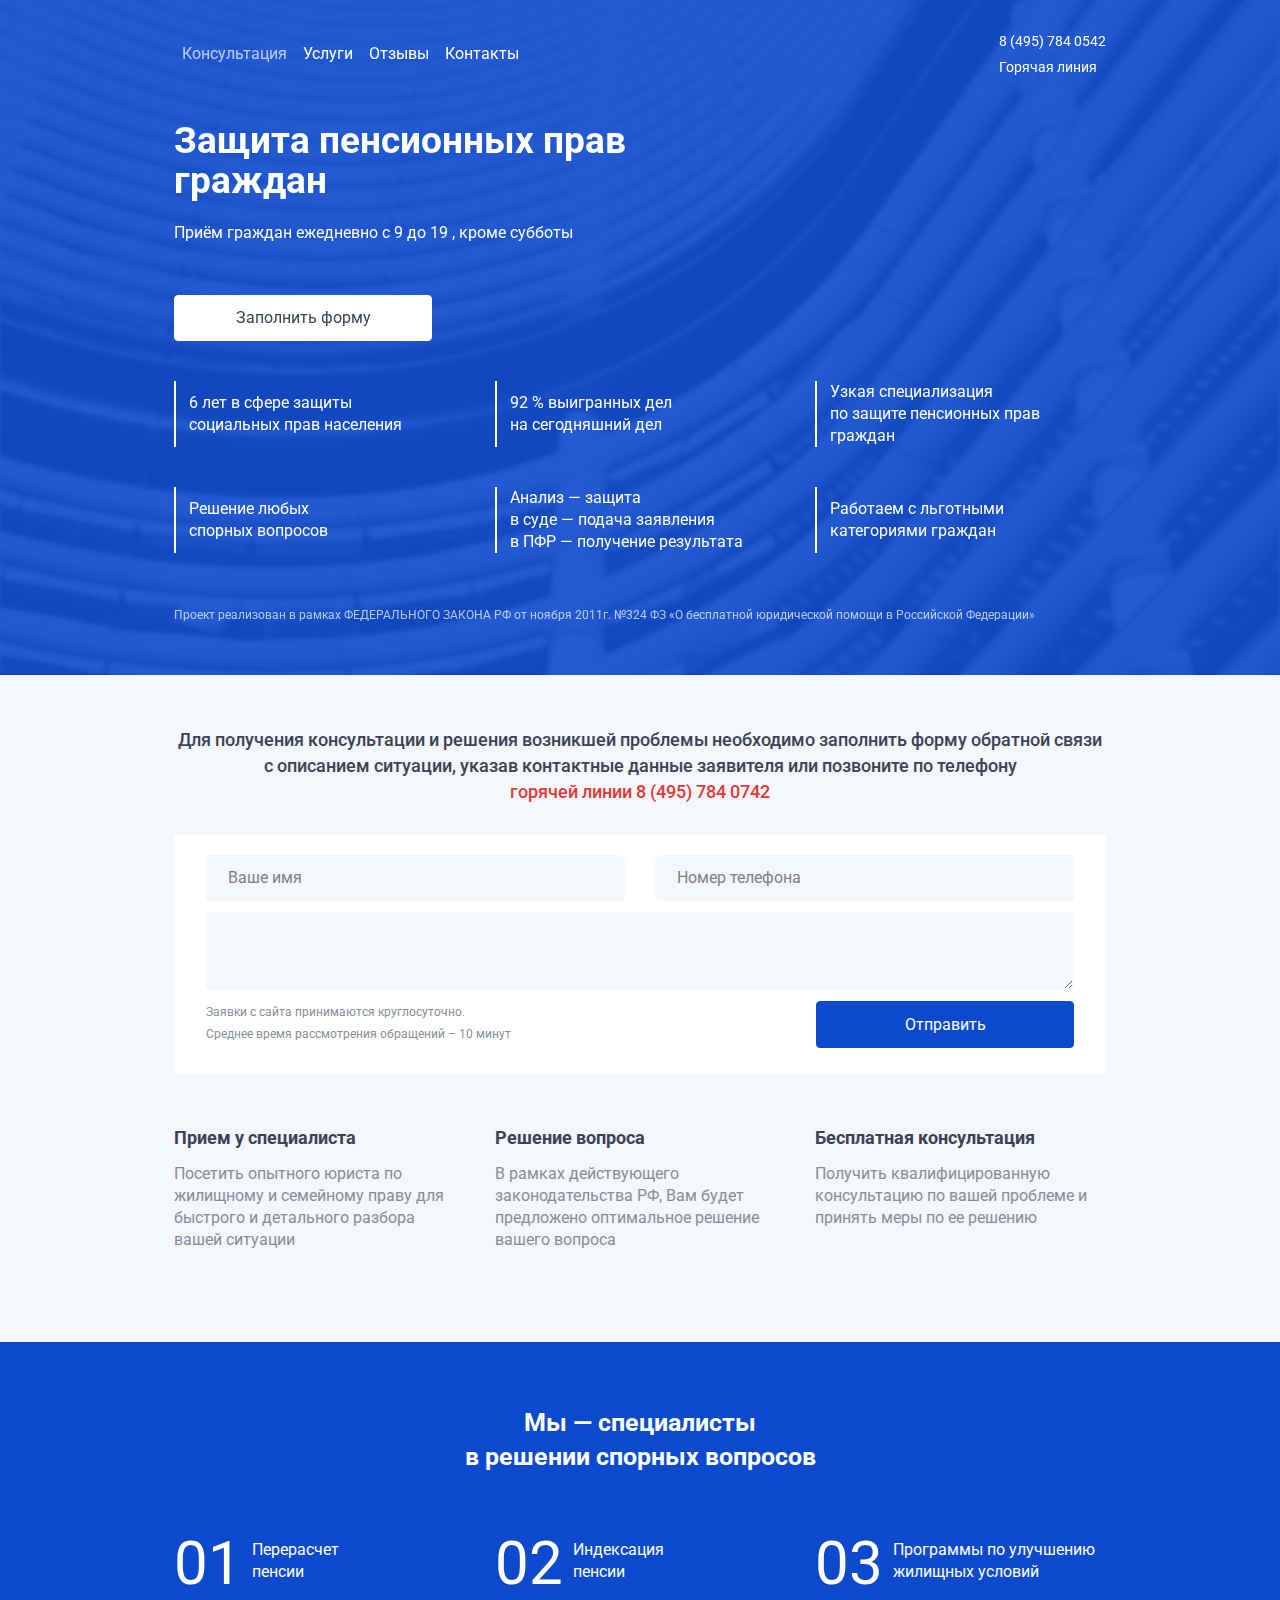
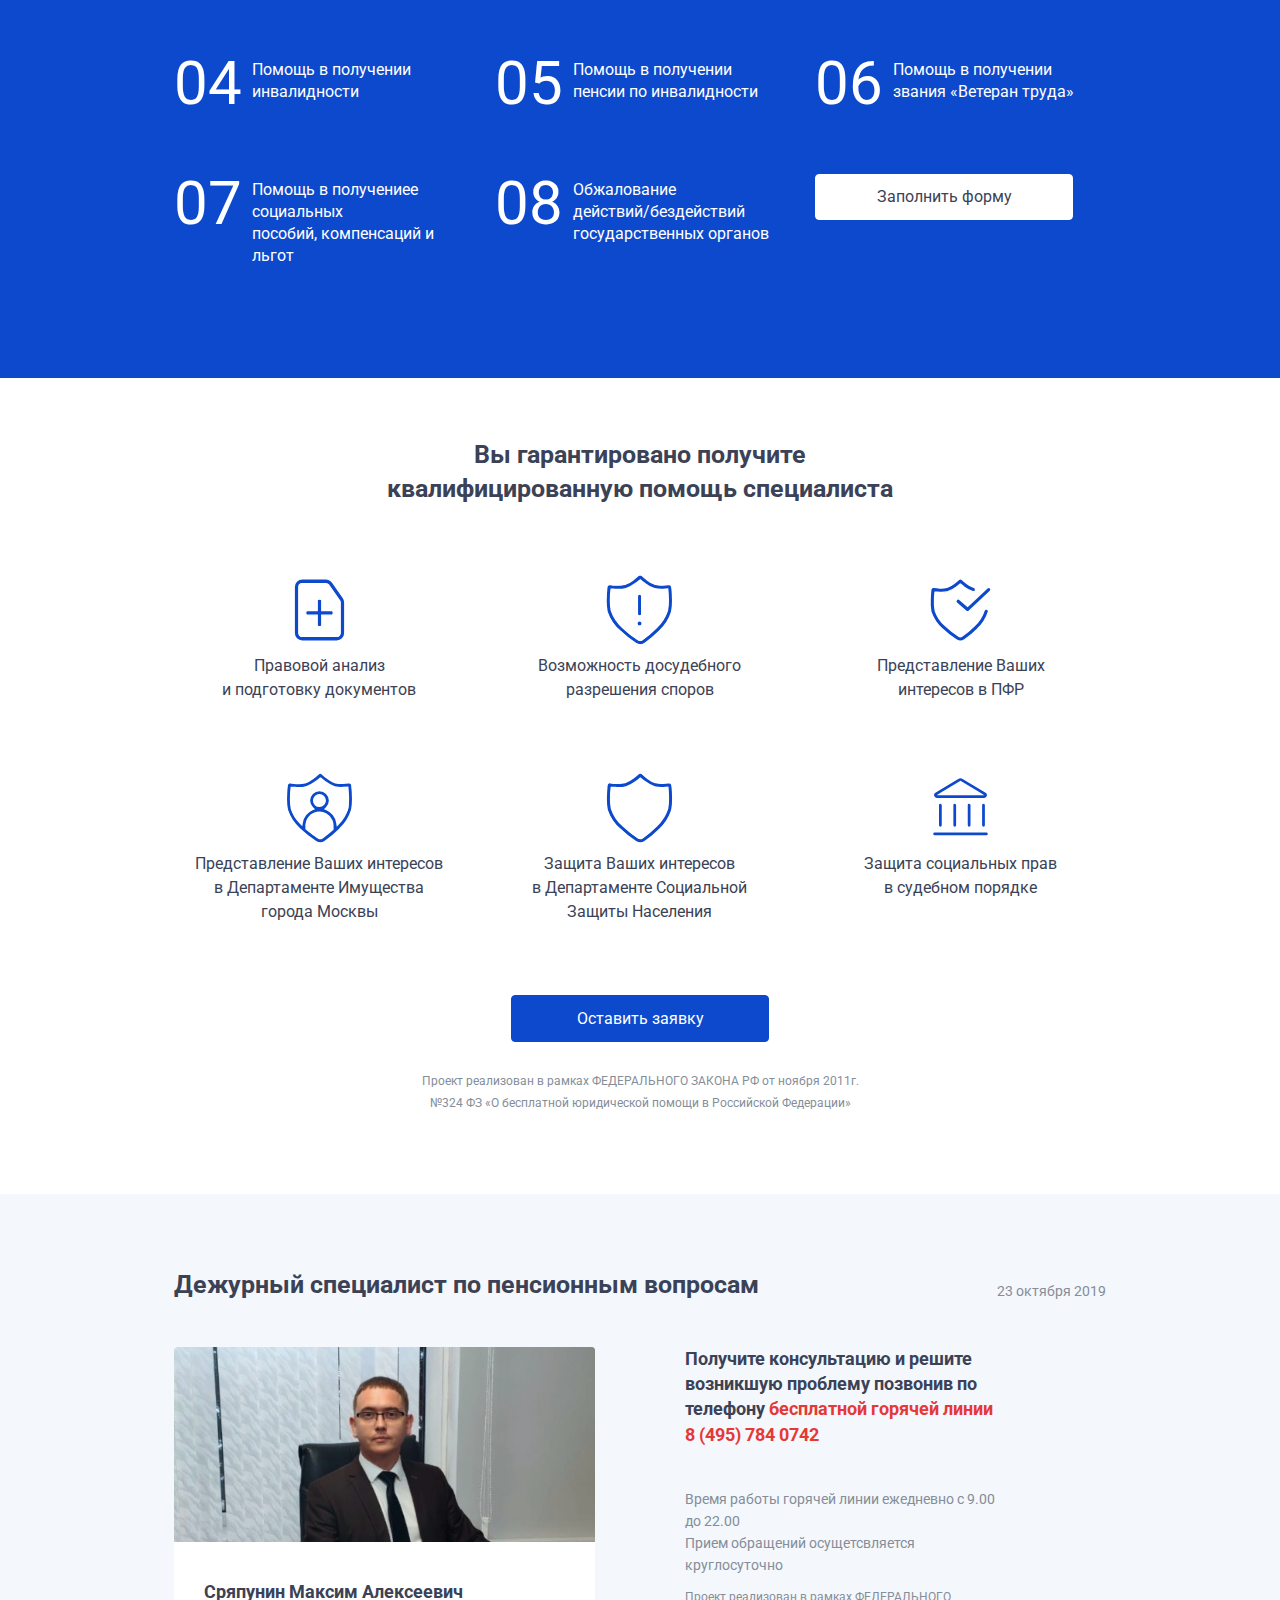
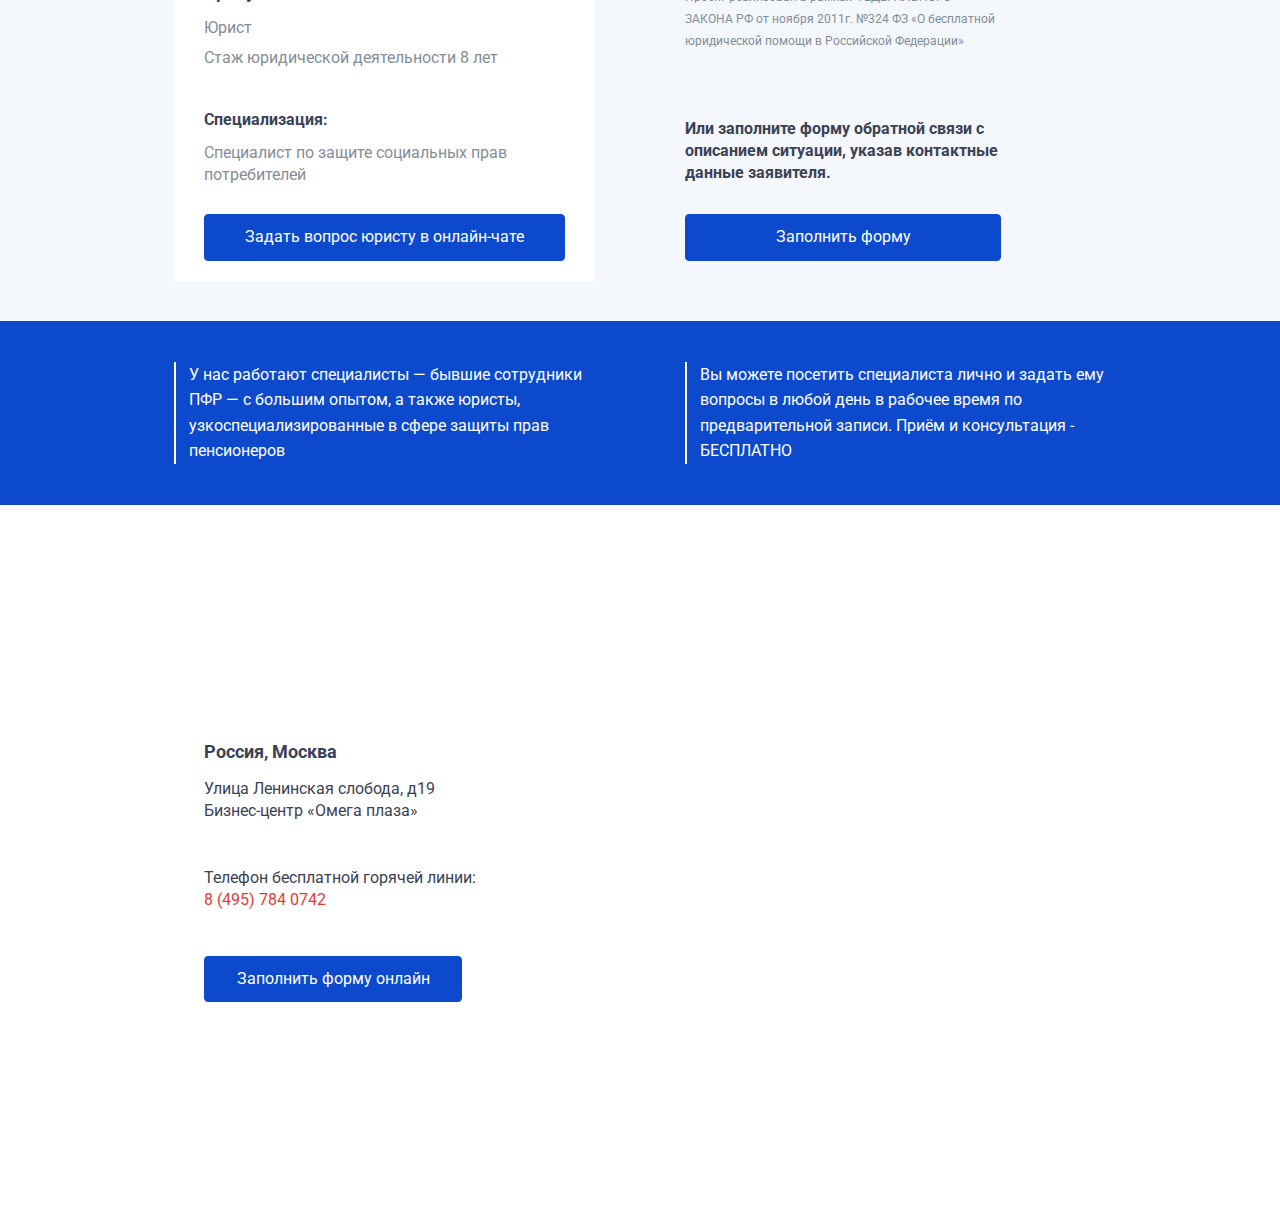
==== commit 36dacc90: "Update 2019-10-23T08:52:06.486Z" ====
--- a/index.html
+++ b/index.html
@@ -40,6 +40,13 @@
     });
 
   </script>
+
+  <style>
+  [class*="ymaps-2"][class*="-ground-pane"] {
+      filter: url("data:image/svg+xml;utf8,<svg xmlns=\'http://www.w3.org/2000/svg\'><filter id=\'grayscale\'><feColorMatrix type=\'matrix\' values=\'0.3333 0.3333 0.3333 0 0 0.3333 0.3333 0.3333 0 0 0.3333 0.3333 0.3333 0 0 0 0 0 1 0\'/></filter></svg>#grayscale");
+      -webkit-filter: grayscale(100%) brightness(95%);
+  }
+  </style>
 
 </head>
 
@@ -337,6 +344,9 @@
   </div>
 
   <div class="landing__section landing__section--contacts">
+    <div id="map">
+      <script type="text/javascript" charset="utf-8" async src="https://api-maps.yandex.ru/services/constructor/1.0/js/?um=constructor%3A29f5e36d870f17a10d2b46c7eda7431d688ec6b595617a17dd992c7499e8e2e0&amp;width=100%25&amp;height=720&amp;lang=ru_RU&amp;scroll=false"></script>
+    </div>
     <div class="landing__wrap">
       <div class="landing__content">
         <div class="contacts-card">
--- a/css/style.min.css
+++ b/css/style.min.css
@@ -2,4 +2,4 @@
  * ВНИМАНИЕ! Этот файл генерируется автоматически.
  * Не пишите сюда ничего вручную, все такие правки будут потеряны.
  * Читайте ./README.md для понимания.
- */.owl-carousel{display:none;width:100%;-webkit-tap-highlight-color:transparent;position:relative;z-index:1}.owl-carousel .owl-stage{position:relative;-ms-touch-action:pan-Y;touch-action:manipulation;-moz-backface-visibility:hidden}.owl-carousel .owl-stage:after{content:".";display:block;clear:both;visibility:hidden;line-height:0;height:0}.owl-carousel .owl-stage-outer{position:relative;overflow:hidden;-webkit-transform:translate3d(0px,0,0)}.owl-carousel .owl-item,.owl-carousel .owl-wrapper{-webkit-backface-visibility:hidden;-moz-backface-visibility:hidden;-ms-backface-visibility:hidden;-webkit-transform:translate3d(0,0,0);-moz-transform:translate3d(0,0,0);-ms-transform:translate3d(0,0,0)}.owl-carousel .owl-item{position:relative;min-height:1px;float:left;-webkit-backface-visibility:hidden;-webkit-tap-highlight-color:transparent;-webkit-touch-callout:none}.owl-carousel .owl-item img{display:block;width:100%}.owl-carousel .owl-dots.disabled,.owl-carousel .owl-nav.disabled{display:none}.owl-carousel .owl-dot,.owl-carousel .owl-nav .owl-next,.owl-carousel .owl-nav .owl-prev{cursor:pointer;-webkit-user-select:none;-khtml-user-select:none;-moz-user-select:none;-ms-user-select:none;user-select:none}.owl-carousel .owl-nav button.owl-next,.owl-carousel .owl-nav button.owl-prev,.owl-carousel button.owl-dot{background:0 0;color:inherit;border:none;padding:0!important;font:inherit}.owl-carousel.owl-loaded{display:block}.owl-carousel.owl-loading{opacity:0;display:block}.owl-carousel.owl-hidden{opacity:0}.owl-carousel.owl-refresh .owl-item{visibility:hidden}.owl-carousel.owl-drag .owl-item{-ms-touch-action:pan-y;touch-action:pan-y;-webkit-user-select:none;-moz-user-select:none;-ms-user-select:none;user-select:none}.owl-carousel.owl-grab{cursor:move;cursor:grab}.owl-carousel.owl-rtl{direction:rtl}.owl-carousel.owl-rtl .owl-item{float:right}.no-js .owl-carousel{display:block}.owl-carousel .animated{animation-duration:1000ms;animation-fill-mode:both}.owl-carousel .owl-animated-in{z-index:0}.owl-carousel .owl-animated-out{z-index:1}.owl-carousel .fadeOut{animation-name:fadeOut}@keyframes fadeOut{0%{opacity:1}100%{opacity:0}}.owl-height{transition:height 500ms ease-in-out}.owl-carousel .owl-item .owl-lazy{opacity:0;transition:opacity 400ms ease}.owl-carousel .owl-item .owl-lazy:not([src]),.owl-carousel .owl-item .owl-lazy[src^=""]{max-height:0}.owl-carousel .owl-item img.owl-lazy{transform-style:preserve-3d}.owl-carousel .owl-video-wrapper{position:relative;height:100%;background:#000}.owl-carousel .owl-video-play-icon{position:absolute;height:80px;width:80px;left:50%;top:50%;margin-left:-40px;margin-top:-40px;background:url(owl.video.play.png) no-repeat;cursor:pointer;z-index:1;-webkit-backface-visibility:hidden;transition:transform 100ms ease}.owl-carousel .owl-video-play-icon:hover{-ms-transform:scale(1.3,1.3);transform:scale(1.3,1.3)}.owl-carousel .owl-video-playing .owl-video-play-icon,.owl-carousel .owl-video-playing .owl-video-tn{display:none}.owl-carousel .owl-video-tn{opacity:0;height:100%;background-position:center center;background-repeat:no-repeat;background-size:contain;transition:opacity 400ms ease}.owl-carousel .owl-video-frame{position:relative;z-index:1;height:100%;width:100%}/*! nouislider - 10.1.0 - 2017-07-28 17:11:18 */.noUi-target,.noUi-target *{-webkit-touch-callout:none;-webkit-tap-highlight-color:transparent;-webkit-user-select:none;-ms-touch-action:none;touch-action:none;-ms-user-select:none;-moz-user-select:none;user-select:none;-moz-box-sizing:border-box;box-sizing:border-box}.noUi-target{position:relative;direction:ltr}.noUi-base{width:100%;height:100%;position:relative;z-index:1}.noUi-connect{position:absolute;right:0;top:0;left:0;bottom:0}.noUi-origin{position:absolute;height:0;width:0}.noUi-handle{position:relative;z-index:1}.noUi-state-tap .noUi-connect,.noUi-state-tap .noUi-origin{-webkit-transition:top .3s,right .3s,bottom .3s,left .3s;transition:top .3s,right .3s,bottom .3s,left .3s}.noUi-state-drag *{cursor:inherit!important}.noUi-base,.noUi-handle{-webkit-transform:translate3d(0,0,0);transform:translate3d(0,0,0)}.noUi-horizontal{height:18px}.noUi-horizontal .noUi-handle{width:34px;height:28px;left:-17px;top:-6px}.noUi-vertical{width:18px}.noUi-vertical .noUi-handle{width:28px;height:34px;left:-6px;top:-17px}.noUi-target{background:#FAFAFA;border-radius:4px;border:1px solid #D3D3D3;box-shadow:inset 0 1px 1px #F0F0F0,0 3px 6px -5px #BBB}.noUi-connect{background:#3FB8AF;border-radius:4px;box-shadow:inset 0 0 3px rgba(51,51,51,.45);-webkit-transition:background 450ms;transition:background 450ms}.noUi-draggable{cursor:ew-resize}.noUi-vertical .noUi-draggable{cursor:ns-resize}.noUi-handle{border:1px solid #D9D9D9;border-radius:3px;background:#FFF;cursor:default;box-shadow:inset 0 0 1px #FFF,inset 0 1px 7px #EBEBEB,0 3px 6px -3px #BBB}.noUi-active{box-shadow:inset 0 0 1px #FFF,inset 0 1px 7px #DDD,0 3px 6px -3px #BBB}.noUi-handle:after,.noUi-handle:before{content:"";display:block;position:absolute;height:14px;width:1px;background:#E8E7E6;left:14px;top:6px}.noUi-handle:after{left:17px}.noUi-vertical .noUi-handle:after,.noUi-vertical .noUi-handle:before{width:14px;height:1px;left:6px;top:14px}.noUi-vertical .noUi-handle:after{top:17px}[disabled] .noUi-connect{background:#B8B8B8}[disabled] .noUi-handle,[disabled].noUi-handle,[disabled].noUi-target{cursor:not-allowed}.noUi-pips,.noUi-pips *{-moz-box-sizing:border-box;box-sizing:border-box}.noUi-pips{position:absolute;color:#999}.noUi-value{position:absolute;white-space:nowrap;text-align:center}.noUi-value-sub{color:#ccc;font-size:10px}.noUi-marker{position:absolute;background:#CCC}.noUi-marker-large,.noUi-marker-sub{background:#AAA}.noUi-pips-horizontal{padding:10px 0;height:80px;top:100%;left:0;width:100%}.noUi-value-horizontal{-webkit-transform:translate3d(-50%,50%,0);transform:translate3d(-50%,50%,0)}.noUi-marker-horizontal.noUi-marker{margin-left:-1px;width:2px;height:5px}.noUi-marker-horizontal.noUi-marker-sub{height:10px}.noUi-marker-horizontal.noUi-marker-large{height:15px}.noUi-pips-vertical{padding:0 10px;height:100%;top:0;left:100%}.noUi-value-vertical{-webkit-transform:translate3d(0,50%,0);transform:translate3d(0,50%,0);padding-left:25px}.noUi-marker-vertical.noUi-marker{width:5px;height:2px;margin-top:-1px}.noUi-marker-vertical.noUi-marker-sub{width:10px}.noUi-marker-vertical.noUi-marker-large{width:15px}.noUi-tooltip{display:block;position:absolute;border:1px solid #D9D9D9;border-radius:3px;background:#fff;color:#000;padding:5px;text-align:center;white-space:nowrap}.noUi-horizontal .noUi-tooltip{-webkit-transform:translate(-50%,0);transform:translate(-50%,0);left:50%;bottom:120%}.noUi-vertical .noUi-tooltip{-webkit-transform:translate(0,-50%);transform:translate(0,-50%);top:50%;right:120%}@-ms-viewport{width:device-width}.page{-webkit-box-sizing:border-box;box-sizing:border-box;font-size:10px;-webkit-tap-highlight-color:transparent;-ms-overflow-style:scrollbar;-ms-text-size-adjust:100%;min-width:320px;min-height:100%}.page__inner{min-height:100vh;display:-webkit-box;display:-ms-flexbox;display:flex;-webkit-box-orient:vertical;-webkit-box-direction:normal;-ms-flex-direction:column;flex-direction:column}.page__content{-webkit-box-flex:1;-ms-flex-positive:1;flex-grow:1}.page__footer-wrapper{-ms-flex-negative:0;flex-shrink:0}*,:after,:before{-webkit-box-sizing:inherit;box-sizing:inherit}body{display:-webkit-box;display:-ms-flexbox;display:flex;-webkit-box-orient:vertical;-webkit-box-direction:normal;-ms-flex-direction:column;flex-direction:column;background-color:#fff;margin:0;min-height:100%}[tabindex='-1']:focus{outline:0!important}[role=button]{cursor:pointer}input[type=search]{-webkit-appearance:textfield}[role=button],a,button,input,label,select,textarea{-ms-touch-action:manipulation;touch-action:manipulation}a svg,button svg{pointer-events:none}img{max-width:100%;height:auto}body{font-family:Roboto,sans-serif;font-size:16px;line-height:1.375em;color:#3B4256}h1,h2,h3,h4,h5,h6{font-family:Roboto,sans-serif;font-weight:700;line-height:1.375em;color:currentColor}h1,h2,h3{margin-top:1.375em;margin-bottom:.6875em}h4,h5,h6{margin-top:.6875em;margin-bottom:.6875em}h1{font-size:36.92px}h2{font-size:24.62px}h3{font-size:18.46px}h4{font-size:18px}h5,h6{font-size:1em}address,blockquote,dl,figure,ol,p,pre,ul{margin-top:.6875em;margin-bottom:.6875em}address{font-style:normal}ol,ul{padding-left:1.2em}ol ol,ol ul,ul ol,ul ul{margin-top:0;margin-bottom:0}li{line-height:inherit}dt{font-weight:700}dd{margin-left:0}dd+dt{margin-top:.6875em}hr{margin-top:1.375em;margin-bottom:1.375em;border:0;border-top:1px solid #999}small{font-size:.75em}sub,sup{font-size:70%}mark{background:#fcf8e3;padding:.1em .3em}b,strong{font-weight:bolder}abbr[title]{-webkit-text-decoration:underline dotted;text-decoration:underline dotted}blockquote{padding:0;margin-left:0;margin-right:0}code,kbd,pre,samp{font-family:Menlo,Monaco,Consolas,"Liberation Mono","Courier New",monospace}code,kbd{padding:.06em .3em;color:#3B4256;background-color:#e6e6e6;border-radius:4px}kbd kbd{padding:0}pre{display:block;width:100%;overflow-x:auto;-moz-tab-size:2;-o-tab-size:2;tab-size:2}.fz-sm{font-size:12px}.fz-md{font-size:14px}.color-light{color:#848E99}.color-lighten{color:rgba(255,255,255,.7)}.main-nav{position:relative;z-index:10}.main-nav__list{margin:0;padding:0;list-style:none}.main-nav__item{position:relative}.main-nav__item--active>.main-nav__link{color:rgba(255,255,255,.7)}.main-nav__link{display:block;padding:.5em;text-decoration:none;color:#fff}.main-nav__link:focus,.main-nav__link:hover{text-decoration:none}.main-nav__toggler{display:inline-block;padding:0;background:0 0;border:none}.no-js .main-nav__toggler{display:none}.logo{display:block;white-space:nowrap}.btn{-webkit-box-sizing:border-box;box-sizing:border-box;display:inline-block;margin:0;padding:.7em 1.3em;white-space:nowrap;vertical-align:middle;-webkit-user-select:none;-moz-user-select:none;-ms-user-select:none;user-select:none;text-align:center;font-size:1em;font-family:inherit;line-height:1.375em;text-decoration:none;text-transform:none;color:#fff;border-radius:4px;border:1px solid #0C49CD;background-color:#0C49CD;background-image:none;cursor:pointer;min-width:258px}.btn:focus,.btn:hover{text-decoration:none;color:#fff;background-color:#09389d;border-color:#093493}.btn:active,.btn:focus{outline:0;-webkit-box-shadow:0 0 0 2px rgba(12,73,205,.7);box-shadow:0 0 0 2px rgba(12,73,205,.7)}.btn--disabled,.btn:disabled{opacity:.7;cursor:not-allowed;color:#3B4256;background-color:#e6e6e6;border-color:#ccc}a.btn--disabled{pointer-events:none}.btn--block{width:100%}.btn--white{color:#3B4256;background-color:#fff;border:1px solid #fff}.btn--white:focus,.btn--white:hover{color:#3B4256;background-color:#e6e6e6;border-color:#e0e0e0}.btn--white--disabled,.btn--white:disabled{color:#fff;background-color:#0C49CD;border-color:#0C49CD}.temp-icon-left-arrow{background-image:url(../img/sprite-07431959250809395.png);background-position:0 0;width:32px;height:32px}.temp-icon-right-arrow{background-image:url(../img/sprite-07431959250809395.png);background-position:-36px 0;width:32px;height:32px}.field-text{display:block;margin-bottom:.6875em}.field-text__name{display:block;margin-bottom:.4em;line-height:1.375em;font-weight:700}.field-text__input-wrap{display:block}.field-text__input{display:inline-block;vertical-align:middle;width:100%;padding:.7em 1.3em;margin:0;line-height:1.375em;font-size:1em;font-family:inherit;background-color:#F4F7FB;border:1px solid #F4F7FB;border-radius:4px;-webkit-appearance:textfield;-moz-appearance:textfield;appearance:textfield}.field-text__input:focus{background:#FFF;border:1px solid #62B0FF;outline:0;-webkit-box-shadow:none;box-shadow:none}.field-text__input[disabled],.field-text__input[readonly]{cursor:default;background-color:#ccc}.field-text__input[type=search]::-webkit-search-cancel-button,.field-text__input[type=search]::-webkit-search-decoration{-webkit-appearance:none}.field-text__input[type=color]{padding:0}.field-text__input::-webkit-input-placeholder{color:gray;opacity:1}.field-text__input::-moz-placeholder{color:gray;opacity:1}.field-text__input::-ms-input-placeholder{color:gray;opacity:1}.field-text__input::placeholder{color:gray;opacity:1}textarea.field-text__input{height:auto;min-height:calc(4.75em + 2px);resize:vertical}.field-text__help-text{display:block;padding-top:.4em;font-size:.75em;line-height:1.2em;color:gray}.field-text__help-text:empty{display:none}.field-text--error .field-text__help-text,.field-text--error .field-text__input,.field-text--error .field-text__name{color:#d8544f}.field-text--error .field-text__input{border-color:#d8544f;background-color:#f9e2e2}.field-checkbox{display:block;margin-bottom:.6875em}.field-checkbox__title{display:block;font-weight:700;line-height:1.375em;margin-bottom:.4em}.field-checkbox__input-wrap+.field-checkbox__input-wrap{margin-top:.6875em}.field-checkbox__name{position:relative;display:inline-block;padding-left:1.5em;margin-right:.6em;font-weight:400;line-height:1.375em}.field-checkbox__name-text:before{content:'';position:absolute;top:.1em;left:0;width:14px;height:14px;border:2px solid;border-radius:4px}input:focus~.field-checkbox__name-text:before{outline:0;-webkit-box-shadow:0 0 0 2px rgba(12,73,205,.7);box-shadow:0 0 0 2px rgba(12,73,205,.7)}.field-checkbox__name-text:after{content:'';position:absolute;top:calc(0.1em + 1px);left:3px;width:14px;height:6px;opacity:0;border-left:2px solid currentColor;border-bottom:2px solid currentColor;-webkit-transform:rotate(-45deg);transform:rotate(-45deg);-webkit-transition:opacity .3s;transition:opacity .3s}input:checked~.field-checkbox__name-text:after{opacity:1}.field-checkbox__input{position:absolute;top:.7em;left:0;padding:0;margin:0;-webkit-transform:translateY(-50%);transform:translateY(-50%);opacity:0}.field-checkbox__input:active,.field-checkbox__input:focus{outline:0;-webkit-box-shadow:0 0 0 2px rgba(12,73,205,.7);box-shadow:0 0 0 2px rgba(12,73,205,.7)}.field-checkbox__help-text-wrap{padding-left:1.5em}.field-checkbox__help-text{display:block;padding-top:.4em;font-size:.75em;line-height:1.2em;color:gray}.field-checkbox__help-text:empty{display:none}.field-checkbox__input-wrap--error .field-checkbox__help-text,.field-checkbox__input-wrap--error .field-checkbox__name-text{color:#d8544f}.field-radio{display:block;margin-bottom:.6875em}.field-radio__title{display:block;font-weight:700;line-height:1.375em;margin-bottom:.4em}.field-radio__input-wrap+.field-radio__input-wrap{margin-top:.6875em}.field-radio__name{position:relative;display:inline-block;padding-left:1.5em;margin-right:.6em;font-weight:400;line-height:1.375em}.field-radio__name-text:before{content:'';position:absolute;top:.1em;left:0;width:14px;height:14px;border:2px solid;border-radius:50%}input:focus~.field-radio__name-text:before{outline:0;-webkit-box-shadow:0 0 0 2px rgba(12,73,205,.7);box-shadow:0 0 0 2px rgba(12,73,205,.7)}.field-radio__name-text:after{content:'';position:absolute;top:calc(0.1em + 4px);left:4px;width:6px;height:6px;opacity:0;border-radius:50%;background-color:currentColor;-webkit-transition:opacity .3s;transition:opacity .3s}input:checked~.field-radio__name-text:after{opacity:1}.field-radio__input{position:absolute;top:.8em;left:0;padding:0;margin:0;-webkit-transform:translateY(-50%);transform:translateY(-50%);opacity:0}.field-radio__input:active,.field-radio__input:focus{outline:0;-webkit-box-shadow:0 0 0 2px rgba(12,73,205,.7);box-shadow:0 0 0 2px rgba(12,73,205,.7)}.field-radio__help-text-wrap{padding-left:1.5em}.field-radio__help-text{display:block;padding-top:.4em;font-size:.75em;line-height:1.2em;color:gray}.field-radio__help-text:empty{display:none}.field-radio__input-wrap--error .field-radio__help-text,.field-radio__input-wrap--error .field-radio__name-text{color:#d8544f}.field-toggler{display:block;margin-bottom:.6875em}.field-toggler__title{display:block;margin-bottom:.4em;line-height:1.375em;font-weight:700}.field-toggler__input-wrap+.field-toggler__input-wrap{margin-top:.6875em}.field-toggler__name{position:relative;display:inline-block;padding-left:3.2em;margin-right:.6em;font-weight:400;line-height:1.375em}.field-toggler__name-text:before{content:'';position:absolute;top:.6em;left:0;width:2.1875em;height:1.125em;-webkit-transform:translateY(-50%);transform:translateY(-50%);background-color:#fff;border:1px solid #999}input:focus~.field-toggler__name-text:before{outline:0;-webkit-box-shadow:0 0 0 2px rgba(12,73,205,.7);box-shadow:0 0 0 2px rgba(12,73,205,.7)}.field-toggler__name-text:after{content:'';position:absolute;top:.6em;left:2px;width:.875em;height:.875em;-webkit-transform:translateY(-50%);transform:translateY(-50%);background-color:#e6e6e6;border:1px solid #999;-webkit-transition:all .3s;transition:all .3s}input:checked~.field-toggler__name-text:after{-webkit-transform:translate(1.0625em,-50%);transform:translate(1.0625em,-50%)}.field-toggler__input{position:absolute;top:0;left:0;width:0;height:0;opacity:0}.field-toggler__help-text-wrap{padding-left:1.5em}.field-toggler__help-text{display:block;padding-top:.4em;font-size:.75em;line-height:1.2em;color:gray}.field-toggler__help-text:empty{display:none}.field-file{display:block;margin-bottom:.6875em}.field-file__name{display:block;margin-bottom:.4em;line-height:1.375em;font-weight:700}.field-file__input-wrap{display:block;position:relative}.field-file__input{position:absolute;width:1px;height:1px;opacity:0}.field-file__input:active~.field-file__name-text,.field-file__input:focus~.field-file__name-text{outline:0;-webkit-box-shadow:0 0 0 2px rgba(12,73,205,.7);box-shadow:0 0 0 2px rgba(12,73,205,.7)}.field-file__name-text{position:relative;display:-webkit-box;display:-ms-flexbox;display:flex;-webkit-box-align:baseline;-ms-flex-align:baseline;align-items:baseline;width:100%;background-color:#fff;border:1px solid #999;border-radius:4px;white-space:nowrap;overflow:hidden;text-overflow:ellipsis;cursor:pointer}.field-file__name-text:before{content:attr(data-button-text);display:block;background-color:#e6e6e6;border-right:1px solid #999;margin-right:1.7em;line-height:1.375em;padding:1em 1.7em;border-top-left-radius:4px;border-bottom-left-radius:4px}.field-file__name-text:focus:before,.field-file__name-text:hover:before{background-color:#ccc}.field-file__help-text{display:block;padding-top:.4em;font-size:.75em;line-height:1.2em;color:gray}.field-file__help-text:empty{display:none}.field-file--error .field-file__help-text,.field-file--error .field-file__input,.field-file--error .field-file__name,.field-file--error .field-file__name-text{color:#d8544f}.field-file--error .field-file__name-text{border-color:#d8544f;background-color:#f9e2e2}.field-range{display:block;margin-bottom:.6875em}.field-range__name{display:block;margin-bottom:.4em;line-height:1.375em;font-weight:700}.field-range__input-wrap{position:relative}.field-range__input{-ms-flex-item-align:center;align-self:center;padding:0;width:100%;height:2em;border-radius:.25rem;border:0;background:0 0;font-size:inherit;cursor:pointer;-webkit-appearance:none;-moz-appearance:none;appearance:none}.field-range__input::-webkit-slider-runnable-track,.field-range__input::-webkit-slider-thumb{-webkit-appearance:none}.field-range__input:focus{outline:0;-webkit-box-shadow:0 0 0 2px rgba(12,73,205,.7);box-shadow:0 0 0 2px rgba(12,73,205,.7)}.field-range__input::-webkit-slider-runnable-track{-webkit-box-sizing:border-box;box-sizing:border-box;width:100%;height:.75em;border-radius:4px;background:#fff;border:1px solid #999}.field-range__input::-moz-range-track{box-sizing:border-box;width:100%;height:.75em;border-radius:4px;background:#fff;border:1px solid #999}.field-range__input::-ms-track{box-sizing:border-box;width:100%;height:.75em;border-radius:4px;background:#fff;border:1px solid #999;color:transparent}.field-range__input::-webkit-slider-thumb{margin-top:-.68em;-webkit-box-sizing:border-box;box-sizing:border-box;padding:0;width:2em;height:2em;border-radius:1em;-webkit-box-shadow:none;box-shadow:none;cursor:ew-resize;background:#e6e6e6;border:1px solid #999}.field-range__input::-moz-range-thumb{box-sizing:border-box;padding:0;width:2em;height:2em;border-radius:1em;box-shadow:none;cursor:ew-resize;background:#e6e6e6;border:1px solid #999}.field-range__input::-ms-thumb{box-sizing:border-box;padding:0;width:2em;height:2em;border-radius:1em;box-shadow:none;cursor:ew-resize;background:#e6e6e6;border:1px solid #999}.field-range__input::-ms-fill-lower,.field-range__input::-ms-tooltip{display:none}.field-range__help-text{display:block;font-size:.75em;line-height:1.2em;color:gray;padding-top:0}.field-range__help-text:empty{display:none}.field-select{display:block;margin-bottom:.6875em}.field-select__name{display:block;margin-bottom:.4em;line-height:1.375em;font-weight:700}.field-select__select{display:inline-block;vertical-align:middle;width:100%;line-height:1.375em;padding:1em 1.7em;font-size:inherit;font-family:inherit;border:1px solid #999;border-radius:4px;-webkit-appearance:none;-moz-appearance:none;appearance:none;background-color:#fff;background-image:url("data:image/svg+xml;charset=utf-8,%3Csvg xmlns='http://www.w3.org/2000/svg' viewBox='0 0 17 11' width='17' height='11'%3E%3Cpath fill='%23B1B1B1' d='M.202 1.97L1.956.204A.61.61 0 0 1 2.43 0a.61.61 0 0 1 .47.204L8.5 5.84 14.1.204A.61.61 0 0 1 14.57 0a.61.61 0 0 1 .474.204l1.754 1.766a.618.618 0 0 1 .202.473.62.62 0 0 1-.202.476l-7.826 7.875A.61.61 0 0 1 8.5 11a.61.61 0 0 1-.472-.204L.202 2.92A.618.618 0 0 1 0 2.444c0-.203.067-.34.202-.475z'/%3E%3C/svg%3E");background-repeat:no-repeat;background-position:right .3em center;background-size:1.063em .688em}.field-select__select[multiple]{background-image:none;min-height:6.8em}.field-select__select::-ms-expand{display:none}.field-select__select:active,.field-select__select:focus{outline:0;-webkit-box-shadow:0 0 0 2px rgba(12,73,205,.7);box-shadow:0 0 0 2px rgba(12,73,205,.7)}.field-select__select[disabled],.field-select__select[readonly]{cursor:default;background-color:#e6e6e6}.field-select__help-text{display:block;padding-top:.4em;font-size:.75em;line-height:1.2em;color:gray}.field-select__help-text:empty{display:none}.field-select--error .field-select__help-text,.field-select--error .field-select__name,.field-select--error .field-select__select{color:#d8544f}.field-select--error .field-select__select{border-color:#d8544f;background-color:#f9e2e2}.field-actions{display:block;margin-top:1.375em;margin-bottom:.6875em}.field-actions .btn{margin-bottom:.6875em}.field-actions__text{display:block;margin-top:.6875em;margin-bottom:.6875em;font-size:.75em;color:gray;line-height:1.2em}.form__fieldset{min-width:0;padding:0;margin:0;border:0}.form__fieldset:not(:last-child){margin-bottom:1.375em}.form__legend{display:block;width:100%;margin-top:1.375em;margin-bottom:.6875em;font-size:24px;font-family:Roboto,sans-serif;font-weight:700;line-height:1.375em;color:currentColor}.code{display:block;width:100%;max-height:50rem;padding:1em;margin-bottom:.6875em;overflow-x:auto;background-color:#e6e6e6;border-radius:4px;border:1px solid #ccc;white-space:normal;-moz-tab-size:2;-o-tab-size:2;tab-size:2}.code code{display:block;padding:0;white-space:pre;background-color:transparent}.thumb{display:inline-block;padding:.4rem;line-height:1.375em;background-color:#fff;border:1px solid #999;border-radius:4px;-webkit-transition:all .3s;transition:all .3s}.alert{position:relative;padding:.7em 1em;margin-top:1em;margin-bottom:1em;border:1px solid #ccc;border-radius:4px;color:#3B4256;background-color:#e6e6e6}.alert>:first-child{margin-top:0}.alert>:last-child{margin-bottom:0}.alert__header{display:block;margin-top:0;margin-bottom:.2em;font-size:24px;font-weight:400;line-height:1.4;color:inherit}.alert--danger{background-color:#d8544f;border:1px solid #c9312c;color:#fff}.alert--danger a{color:inherit;text-decoration:underline}.alert--danger a:focus,.alert--danger a:hover{text-decoration:none}.alert--success{background-color:#E94B3D;border:1px solid #da2919;color:#fff}.alert--success a{color:inherit;text-decoration:underline}.alert--success a:focus,.alert--success a:hover{text-decoration:none}.alert--warning{background-color:#fcedd9;border:1px solid #f8d8ab;color:#3B4256}.to-top{position:fixed;right:1rem;bottom:1rem;z-index:1;width:4rem;height:4rem;border-radius:50%;background-color:#000;color:transparent;font:0/0 a;background-image:url("data:image/svg+xml,%3Csvg xmlns='http://www.w3.org/2000/svg' viewBox='0 0 17 11' width='17' height='11'%3E%3Cpath fill='%23fff' d='M.202 1.97L1.956.204A.61.61 0 0 1 2.43 0a.61.61 0 0 1 .47.204L8.5 5.84 14.1.204A.61.61 0 0 1 14.57 0a.61.61 0 0 1 .474.204l1.754 1.766a.618.618 0 0 1 .202.473.62.62 0 0 1-.202.476l-7.826 7.875A.61.61 0 0 1 8.5 11a.61.61 0 0 1-.472-.204L.202 2.92A.618.618 0 0 1 0 2.444c0-.203.067-.34.202-.475z'/%3E%3C/svg%3E");background-repeat:no-repeat;background-position:center;-webkit-transform:rotate(180deg);transform:rotate(180deg)}.js .to-top{display:none}.dropdown{position:relative;display:inline-block}.dropdown__menu{position:absolute;z-index:-1;top:100%;left:0;max-width:90vw;width:1px;margin:0;background-color:#fff;color:#3B4256;opacity:0;visibility:hidden;overflow:hidden;-webkit-transition:opacity .3s;transition:opacity .3s}.dropdown__menu--up{top:auto;bottom:100%}.dropdown__menu--right{left:auto;right:0}.dropdown--open .dropdown__menu{z-index:1;visibility:visible;opacity:1;width:auto}.menu{min-width:10em;margin:0;padding:.3em 0;list-style:none}.menu__item--separator:not(:last-child){padding-bottom:.3em;margin-bottom:.3em;border-bottom:1px solid #999}.menu__link{display:block;white-space:nowrap;width:100%;overflow:hidden;text-overflow:ellipsis;padding:.3em 1em;color:#3B4256;text-decoration:none}.label{display:inline-block;position:relative;margin:0 .1em;vertical-align:baseline;line-height:1;padding:.25em .4em .2em;background-color:#e6e6e6;color:#3B4256;text-decoration:none;text-transform:none;font-weight:700;font-size:.75em;white-space:nowrap;border-radius:4px}.label:focus,.label:hover{color:#3B4256;text-decoration:none}.loader{display:inline-block}.loader:before{content:'';display:block;width:1em;height:1em;border:3px solid #e6e6e6;border-top:3px solid #ccc;border-radius:50%;-webkit-animation:loader-rotate 1s linear infinite;animation:loader-rotate 1s linear infinite}@-webkit-keyframes loader-rotate{0%{-webkit-transform:rotate(0);transform:rotate(0)}100%{-webkit-transform:rotate(360deg);transform:rotate(360deg)}}@keyframes loader-rotate{0%{-webkit-transform:rotate(0);transform:rotate(0)}100%{-webkit-transform:rotate(360deg);transform:rotate(360deg)}}.table{border-collapse:collapse;width:100%;border:1px solid #999;margin:1.375em 0}.table caption{padding-top:.4em;text-align:right;caption-side:bottom;font-size:.75em;line-height:1em;color:gray}.table td,.table th{padding:1em 1.7em;vertical-align:top;border-bottom:1px solid #999}.table td:not(:first-child),.table th:not(:first-child){border-left:1px solid #999}.table th{text-align:left}.table-mobile-scroll{display:block;width:100%;overflow-x:auto;margin-top:1.375em;margin-bottom:1.375em;border:1px solid #999}.table-mobile-scroll table{margin:0;border:0!important;width:100%}.table-mobile-scroll tbody:last-child tr:last-child td,.table-mobile-scroll tbody:last-child tr:last-child th,.table-mobile-scroll tfoot:last-child tr:last-child td,.table-mobile-scroll tfoot:last-child tr:last-child th,.table-mobile-scroll thead:last-child tr:last-child td,.table-mobile-scroll thead:last-child tr:last-child th{border-bottom:0}.table-mobile-scroll caption{text-align:left;padding:.4em;border-bottom:1px solid #999;caption-side:top}.swipe{overflow:hidden;visibility:hidden;position:relative}.swipe-wrap{overflow:hidden;position:relative}.swipe-wrap>div{float:left;width:100%;position:relative;overflow:hidden}.pagination{display:-webkit-box;display:-ms-flexbox;display:flex;-ms-flex-wrap:wrap;flex-wrap:wrap;margin-top:1.375em;margin-bottom:1.375em}.pagination__item{display:block;padding:.5em;min-width:2.5em;border:1px solid #999;text-decoration:none;text-align:center;color:#3B4256}.pagination__item+.pagination__item{border-left:0}.pagination__item:focus,.pagination__item:hover{text-decoration:none;color:#3B4256}.pagination__item--active,a.pagination__item:focus,a.pagination__item:hover{background-color:#e6e6e6}.breadcrumbs{padding:0;list-style:none;margin:1.375em 0}.breadcrumbs__item{display:inline-block;margin-right:.6em;white-space:nowrap}.breadcrumbs__item:not(:last-child):after{content:'>';display:inline-block;margin-left:.8em;color:gray}.breadcrumbs__link,.breadcrumbs__link:focus,.breadcrumbs__link:hover{color:#3B4256;text-decoration:none}.off-canvas{position:relative;overflow:hidden}.off-canvas__aside{max-height:30vh;overflow-y:auto;-webkit-backface-visibility:hidden;backface-visibility:hidden;background-color:#1a1a1a;color:#fff;-webkit-transition:-webkit-transform .3s ease;transition:-webkit-transform .3s ease;transition:transform .3s ease;transition:transform .3s ease,-webkit-transform .3s ease}.js .off-canvas__aside{position:fixed;z-index:2;width:250px;height:100%;max-height:none;-webkit-transform:translateX(-250px);transform:translateX(-250px)}.off-canvas__aside a,.off-canvas__aside a:focus,.off-canvas__aside a:hover{color:#fff}.off-canvas__page-content{-webkit-backface-visibility:hidden;backface-visibility:hidden;-webkit-transition:-webkit-transform .3s ease;transition:-webkit-transform .3s ease;transition:transform .3s ease;transition:transform .3s ease,-webkit-transform .3s ease}.off-canvas__overlay{position:absolute;z-index:-1;top:0;left:0;width:100%;height:100%;background:rgba(0,0,0,.2);opacity:0;visibility:hidden}.js .off-canvas--open .off-canvas__overlay{position:fixed;z-index:1;opacity:1;visibility:visible;-webkit-transition:opacity .3s ease;transition:opacity .3s ease}.js .off-canvas--open .off-canvas__close{z-index:1;opacity:1;visibility:visible}.js .off-canvas--open .off-canvas__aside{-webkit-transform:translateX(0);transform:translateX(0)}.js .off-canvas--open .off-canvas__page-content{-webkit-transform:translateX(250px);transform:translateX(250px)}.burger{position:relative;z-index:1;display:-webkit-box;display:-ms-flexbox;display:flex;-webkit-box-align:center;-ms-flex-align:center;align-items:center;width:30px;height:30px;-webkit-user-select:none;-moz-user-select:none;-ms-user-select:none;user-select:none;cursor:pointer}.burger>span{display:inline-block;width:100%;height:3px;background:#fff;position:relative;-webkit-transition:background .3s .3s;transition:background .3s .3s}.burger>span:after,.burger>span:before{content:'';position:absolute;left:0;width:100%;height:3px;background:#fff;-webkit-transform-origin:50% 50%;transform-origin:50% 50%;-webkit-transition:top .3s .3s,-webkit-transform .3s;transition:top .3s .3s,-webkit-transform .3s;transition:top .3s .3s,transform .3s;transition:top .3s .3s,transform .3s,-webkit-transform .3s}.burger>span:before{top:-10px}.burger>span:after{top:10px}.burger--close>span{-webkit-transition:background .3s 0s;transition:background .3s 0s;background:0 0}.burger--close>span:after,.burger--close>span:before{-webkit-transition:top .3s,-webkit-transform .3s .3s;transition:top .3s,-webkit-transform .3s .3s;transition:top .3s,transform .3s .3s;transition:top .3s,transform .3s .3s,-webkit-transform .3s .3s;top:0}.burger--close>span:before{-webkit-transform:rotate3d(0,0,1,45deg);transform:rotate3d(0,0,1,45deg)}.burger--close>span:after{-webkit-transform:rotate3d(0,0,1,-45deg);transform:rotate3d(0,0,1,-45deg)}.progress{margin-top:1.375em;margin-bottom:1.375em;border:1px solid #999;border-radius:4px;text-align:center}.progress__bar{background-color:#e6e6e6;border-radius:4px;padding:.5em;max-width:100%;-webkit-transition:width .3s;transition:width .3s}.media{display:-webkit-box;display:-ms-flexbox;display:flex;margin-top:1.375em;margin-bottom:1.375em}.media__picture{-ms-flex-negative:0;flex-shrink:0;margin-right:1em}.media__body{-webkit-box-flex:1;-ms-flex-positive:1;flex-grow:1}.media__body :first-child{margin-top:0}.js-modal-open{overflow:hidden}.modal{display:none;overflow:hidden;position:fixed;top:0;right:0;bottom:0;left:0;z-index:100;-webkit-overflow-scrolling:touch}.js-modal-open .modal{overflow-x:hidden;overflow-y:auto}.modal__dialog{position:relative;margin:0;width:100%;height:100%}.modal__content{position:relative;display:-webkit-box;display:-ms-flexbox;display:flex;-webkit-box-orient:vertical;-webkit-box-direction:normal;-ms-flex-direction:column;flex-direction:column;min-width:100%;min-height:100%;background-color:#fff;outline:0}.modal__header{padding:5px 40px 0 10px;-ms-flex-negative:0;flex-shrink:0}.modal__title{margin-top:.6875em;margin-bottom:.6875em;font-size:18px;line-height:1.4;font-weight:700;color:currentColor}.modal__close{position:absolute!important;top:5px;right:5px}.modal__body{padding:0 10px;-webkit-box-flex:1;-ms-flex-positive:1;flex-grow:1}.modal__footer{padding:10px;-ms-flex-negative:0;flex-shrink:0}.modal__backdrop{position:fixed;top:0;right:0;bottom:0;left:0;z-index:99;background-color:rgba(0,0,0,.7)}@-webkit-keyframes modal-backdrop-show{0%{opacity:0}100%{opacity:1}}@keyframes modal-backdrop-show{0%{opacity:0}100%{opacity:1}}@-webkit-keyframes modal-content-show{0%{opacity:0;-webkit-transform:translateY(-2em);transform:translateY(-2em)}100%{opacity:1;-webkit-transform:translateY(0);transform:translateY(0)}}@keyframes modal-content-show{0%{opacity:0;-webkit-transform:translateY(-2em);transform:translateY(-2em)}100%{opacity:1;-webkit-transform:translateY(0);transform:translateY(0)}}.close{position:relative;z-index:1;display:-webkit-box;display:-ms-flexbox;display:flex;-webkit-box-align:center;-ms-flex-align:center;align-items:center;width:30px;height:30px;-webkit-user-select:none;-moz-user-select:none;-ms-user-select:none;user-select:none;cursor:pointer}.close>span{display:inline-block;width:100%;height:3px;background:0 0;position:relative}.close>span:after,.close>span:before{content:'';position:absolute;top:0;left:0;width:100%;height:3px;background:#fff;-webkit-transform-origin:50% 50%;transform-origin:50% 50%}.close>span:before{-webkit-transform:rotate3d(0,0,1,45deg);transform:rotate3d(0,0,1,45deg)}.close>span:after{-webkit-transform:rotate3d(0,0,1,-45deg);transform:rotate3d(0,0,1,-45deg)}.tabs{margin-top:1.375em;margin-bottom:1.375em}.tabs__links{margin:0;padding:0;list-style:none;display:-webkit-box;display:-ms-flexbox;display:flex;-ms-flex-wrap:wrap;flex-wrap:wrap;-webkit-box-align:end;-ms-flex-align:end;align-items:flex-end;cursor:pointer}.no-js .tabs__links{display:none}.tabs__links:after{content:'';-webkit-box-flex:1;-ms-flex-positive:1;flex-grow:1;height:1px;background-color:#999}.tabs__link-wrap{position:relative;border:1px solid #999}.tabs__link-wrap:not(:last-child){border-right:none}.tabs__link-wrap--active .tabs__link{color:#3B4256;background-color:#fff}.tabs__link{display:block;padding:1em 1.7em;color:gray;text-decoration:none;background-color:#e6e6e6}.tabs__link:focus,.tabs__link:hover{color:gray}.tabs__content-wrapper{display:block;padding:1em 1.7em;border:1px solid #999;border-top:none}.js .tabs__content-item{display:none}.js .tabs__content-item--active{display:block}.embed-responsive{position:relative;display:block;width:100%;padding:0;overflow:hidden}.embed-responsive::before{content:'';display:block;padding-top:56.25%}.embed-responsive iframe,.embed-responsive video{position:absolute;top:0;bottom:0;left:0;width:100%;height:100%;border:0}.embed-responsive--4-3::before{padding-top:75%}.js .pie-chart{display:inline-block;position:relative}.js .pie-chart__svg{display:block;-webkit-transform:rotate(-90deg);transform:rotate(-90deg)}.js .pie-chart__circle-back{fill:#ccc}.js .pie-chart__circle{fill:#ccc;stroke:#999}.js .pie-chart__descr{position:absolute;top:50%;left:50%;-webkit-transform:translate(-50%,-50%);transform:translate(-50%,-50%)}.fields-group{display:-webkit-box;display:-ms-flexbox;display:flex;-ms-flex-wrap:wrap;flex-wrap:wrap;-webkit-box-align:start;-ms-flex-align:start;align-items:flex-start;margin-bottom:.6875em}.fields-group .btn,.fields-group input,.fields-group select{position:relative;margin:0}.fields-group .btn:focus,.fields-group input:focus,.fields-group select:focus{position:relative;z-index:1}.fields-group .field-actions,.fields-group .field-text{margin:0}.fields-group .field-actions:not(:last-child) .btn{border-top-right-radius:0;border-bottom-right-radius:0}.fields-group .field-actions:not(:first-child) .btn{border-left:0;border-top-left-radius:0;border-bottom-left-radius:0}.fields-group .field-actions .btn:focus{z-index:1}.fields-group .field-text:not(:last-child) .field-text__input{border-top-right-radius:0;border-bottom-right-radius:0}.fields-group .field-text:not(:first-child) .field-text__input{border-left:0;border-top-left-radius:0;border-bottom-left-radius:0}.tooltip{position:relative;z-index:1}.tooltip__btn{display:inline-block;padding:0;width:1.375em;height:1.375em;overflow:hidden;border:none;color:transparent;background:url("data:image/svg+xml;charset=utf-8,%3Csvg xmlns='http://www.w3.org/2000/svg' viewBox='0 0 330 330' fill='gray'%3E%3Cpath d='M165 0C74.02 0 0 74.02 0 165c0 90.982 74.02 165 165 165s165-74.018 165-165C330 74.02 255.98 0 165 0zm0 300c-74.44 0-135-60.56-135-135C30 90.563 90.56 30 165 30s135 60.562 135 135c0 74.44-60.56 135-135 135z'/%3E%3Cpath d='M164.998 70c-11.026 0-19.996 8.976-19.996 20.01 0 11.022 8.97 19.99 19.996 19.99 11.026 0 19.996-8.968 19.996-19.99 0-11.034-8.97-20.01-19.996-20.01zm.002 70c-8.284 0-15 6.716-15 15v90c0 8.284 6.716 15 15 15 8.284 0 15-6.716 15-15v-90c0-8.284-6.716-15-15-15z'/%3E%3C/svg%3E") center/1em no-repeat}.tooltip__bubble{position:absolute;top:calc(100% + 8px);left:0;min-width:150px;max-width:250px;padding:10px 15px;background-color:#fff;-webkit-box-shadow:0 0 10px rgba(0,0,0,.5);box-shadow:0 0 10px rgba(0,0,0,.5)}@supports ((-webkit-filter:drop-shadow(0 0 0)) or (filter:drop-shadow(0 0 0))){.tooltip__bubble{-webkit-box-shadow:none;box-shadow:none;-webkit-filter:drop-shadow(0 0 5px rgba(0,0,0,.5));filter:drop-shadow(0 0 5px rgba(0,0,0,.5))}}.tooltip__bubble:before{content:'';position:absolute;top:-5px;left:5px;width:0;height:0;border-style:solid;border-width:0 5px 5px;border-color:transparent transparent #fff}.landing{-webkit-box-sizing:border-box;box-sizing:border-box;-webkit-tap-highlight-color:transparent;-ms-overflow-style:scrollbar;-ms-text-size-adjust:100%;min-width:320px;min-height:100%}.landing__header{padding:30px 0;z-index:2;position:fixed;top:0;left:0;right:0;width:100%}.landing__header--sticky{background-color:#0C49CD;position:fixed;top:0;left:0;bottom:auto;opacity:1;z-index:10;padding:15px 0!important;-webkit-animation:slideInDown .5s 1 ease-in-out;animation:slideInDown .5s 1 ease-in-out}.landing__header .landing__content{display:-webkit-box;display:-ms-flexbox;display:flex;-webkit-box-align:center;-ms-flex-align:center;align-items:center}.landing__header .landing__content .main-nav{margin-right:auto}.landing__section{padding:40px 0}.landing__section--intro{background-size:cover;background-repeat:no-repeat;position:relative;padding-top:70px}.landing__section--intro:before{content:"";position:absolute;top:0;left:0;right:0;bottom:0;background-color:rgba(12,73,205,.9)}.landing__section--intro .landing__wrap{position:relative;z-index:2;color:#fff}.landing__section--request{background-color:#F4F7FB}.landing__section--questions{background-color:#0C49CD;color:#fff;padding-top:30px}.landing__section--questions h2{text-align:center;margin-bottom:60px}.landing__section--help h2{text-align:center;margin-bottom:30px;margin-top:20px}.landing__section--jurist{background-color:#F4F7FB;padding-bottom:40px}.landing__section--helpful{background-color:#0C49CD;color:#fff;padding-top:30px;padding-bottom:30px}.landing__section--contacts{background-image:url(../img/map.jpg);background-size:cover;background-repeat:no-repeat;padding:120px 0}.landing__wrap{display:block;width:100%;margin-left:auto;margin-right:auto;padding-left:15px;padding-right:15px}.header-phone{color:#fff;font-size:14px}.header-phone__num{color:#fff;text-decoration:none;display:inline-block;margin-bottom:4px}.header-phone p{margin:0}.intro-top{margin-bottom:40px;max-width:560px}.intro-top h1{line-height:1.1;margin-bottom:20px}.intro-top .btn{margin-top:40px}.intro-list{display:-webkit-box;display:-ms-flexbox;display:flex;-ms-flex-wrap:wrap;flex-wrap:wrap;margin-left:-15px;margin-right:-15px;list-style:none;padding:0}.intro-list>*{-ms-flex-preferred-size:100%;flex-basis:100%}.intro-list li{-webkit-box-flex:0;-ms-flex:0 0 100%;flex:0 0 100%;max-width:100%;padding-left:15px;padding-right:15px;position:relative;margin-bottom:40px;display:-webkit-box;display:-ms-flexbox;display:flex;-webkit-box-align:center;-ms-flex-align:center;align-items:center}.intro-list li:before{content:"";position:absolute;background-color:#fff;width:2px;top:0;left:15px;bottom:0}.intro-list li p{padding-left:15px;margin:0}.request-caption{font-weight:500;font-size:16px;line-height:26px;text-align:center;margin:auto auto 30px}.request-caption a,.request-caption span{color:#E53935;text-decoration:none;white-space:nowrap}.request-form-wrap{background:#fff;padding:20px 32px;margin-bottom:40px}.request-form{display:-webkit-box;display:-ms-flexbox;display:flex;-ms-flex-wrap:wrap;flex-wrap:wrap;margin-left:-15px;margin-right:-15px}.request-form>*{-ms-flex-preferred-size:100%;flex-basis:100%}.request-form__col-12,.request-form__col-6{-webkit-box-flex:0;-ms-flex:0 0 100%;flex:0 0 100%;max-width:100%;padding-left:15px;padding-right:15px}.request-form__action{-webkit-box-flex:0;-ms-flex:0 0 100%;flex:0 0 100%;max-width:100%;padding-left:15px;padding-right:15px;display:-webkit-box;display:-ms-flexbox;display:flex;-ms-flex-wrap:wrap;flex-wrap:wrap;-webkit-box-align:start;-ms-flex-align:start;align-items:flex-start}.request-form__action p{margin-right:auto;margin-top:0}.request-list{padding:0;list-style:none;display:-webkit-box;display:-ms-flexbox;display:flex;-ms-flex-wrap:wrap;flex-wrap:wrap;margin-left:-15px;margin-right:-15px}.request-list>*{-ms-flex-preferred-size:100%;flex-basis:100%}.request-list li{-webkit-box-flex:0;-ms-flex:0 0 100%;flex:0 0 100%;max-width:100%;padding-left:15px;padding-right:15px;margin-bottom:40px}.request-list li p{margin:0}.questions-list{list-style:none;padding:0;counter-reset:questions-counter;display:-webkit-box;display:-ms-flexbox;display:flex;-ms-flex-wrap:wrap;flex-wrap:wrap;margin-left:-15px;margin-right:-15px}.questions-list>*{-ms-flex-preferred-size:100%;flex-basis:100%}.questions-list .list-item{-webkit-box-flex:0;-ms-flex:0 0 100%;flex:0 0 100%;max-width:100%;padding-left:15px;padding-right:15px;display:-webkit-box;display:-ms-flexbox;display:flex;-webkit-box-align:start;-ms-flex-align:start;align-items:flex-start;margin-bottom:60px}.questions-list .list-item p{margin:5px 0 0}.questions-list .list-item:before{counter-increment:questions-counter;content:"0" counter(questions-counter);font-size:60px;line-height:1;margin-right:10px;display:inline-block}.questions-list .list-action{-webkit-box-flex:0;-ms-flex:0 0 100%;flex:0 0 100%;max-width:100%;padding-left:15px;padding-right:15px}.help-list{list-style:none;padding:0;display:-webkit-box;display:-ms-flexbox;display:flex;-ms-flex-wrap:wrap;flex-wrap:wrap;margin-left:-15px;margin-right:-15px}.help-list>*{-ms-flex-preferred-size:100%;flex-basis:100%}.help-item{-webkit-box-flex:0;-ms-flex:0 0 100%;flex:0 0 100%;max-width:100%;padding-left:15px;padding-right:15px;text-align:center;margin-bottom:20px}.help-item__icon{width:69px;height:89px;margin:auto auto 30px}.help-item__icon svg{width:100%;height:auto}.help-item__text{color:#3B4256;line-height:24px}.help-action{text-align:center;max-width:440px;margin:40px auto}.help-action .btn{margin-bottom:20px}.help-action p{font-size:12px;color:#848E99}.jurist-header{display:-webkit-box;display:-ms-flexbox;display:flex;-ms-flex-wrap:wrap;flex-wrap:wrap;-webkit-box-align:end;-ms-flex-align:end;align-items:flex-end;margin-bottom:30px}.jurist-header h2{margin-right:auto;margin-bottom:15px}.jurist-header span{margin-bottom:15px}.jurist-row{display:-webkit-box;display:-ms-flexbox;display:flex;-ms-flex-wrap:wrap;flex-wrap:wrap;margin-left:-15px;margin-right:-15px}.jurist-row>*{-ms-flex-preferred-size:100%;flex-basis:100%}.jurist-card{-webkit-box-flex:0;-ms-flex:0 0 100%;flex:0 0 100%;max-width:100%;padding-left:15px;padding-right:15px;margin-bottom:30px}.jurist-card__img{width:100%}.jurist-card__inner{background:#fff}.jurist-card__body{padding:20px 30px}.jurist-card__body .part:first-child{margin-bottom:40px}.jurist-card__body .part p{margin:.5em 0}.jurist-card__body .part .btn{margin-top:20px}.jurist-info{-webkit-box-flex:0;-ms-flex:0 0 100%;flex:0 0 100%;max-width:100%;padding-left:15px;padding-right:15px;display:-webkit-box;display:-ms-flexbox;display:flex;-webkit-box-orient:vertical;-webkit-box-direction:normal;-ms-flex-direction:column;flex-direction:column;margin-bottom:20px}.jurist-info__top{margin-bottom:auto}.jurist-info__top h3{margin-top:0;margin-bottom:40px}.jurist-info__top h3 a,.jurist-info__top h3 span{color:#E53935;text-decoration:none}.jurist-info__bottom h5{margin-bottom:30px}.helpful-row{display:-webkit-box;display:-ms-flexbox;display:flex;-ms-flex-wrap:wrap;flex-wrap:wrap;margin-left:-15px;margin-right:-15px}.helpful-row>*{-ms-flex-preferred-size:100%;flex-basis:100%}.helpful-col{-webkit-box-flex:0;-ms-flex:0 0 100%;flex:0 0 100%;max-width:100%;padding-left:15px;padding-right:15px}.helpful-col p{position:relative;padding-left:15px;line-height:1.6}.helpful-col p:before{content:"";width:2px;background:#fff;position:absolute;top:0;bottom:0;left:0}.contacts-card{background:#fff;border-radius:4px;padding:30px;max-width:350px}.contacts-card .part{margin-bottom:45px}.contacts-card p span{white-space:nowrap;color:#E53935}@-webkit-keyframes slideInDown{from{-webkit-transform:translate3d(0,-100%,0);transform:translate3d(0,-100%,0);visibility:visible}to{-webkit-transform:translate3d(0,0,0);transform:translate3d(0,0,0)}}@keyframes slideInDown{from{-webkit-transform:translate3d(0,-100%,0);transform:translate3d(0,-100%,0);visibility:visible}to{-webkit-transform:translate3d(0,0,0);transform:translate3d(0,0,0)}}@media (min-width:480px){dd{margin-left:1.8em}.landing__wrap{width:100%}}@media (min-width:768px){.landing__wrap{width:100%}.help-item,.intro-list li,.questions-list .list-item,.request-form__col-6{-webkit-box-flex:0;-ms-flex:0 0 50%;flex:0 0 50%;max-width:50%;padding-left:15px;padding-right:15px}}@media (min-width:992px){.main-nav__list{display:-webkit-box;display:-ms-flexbox;display:flex;-ms-flex-wrap:wrap;flex-wrap:wrap}.main-nav__toggler{display:none}.modal__dialog{width:600px;height:auto}.modal--open .modal__dialog{-webkit-animation:modal-content-show .3s 1 both;animation:modal-content-show .3s 1 both}.modal__backdrop{-webkit-animation:modal-backdrop-show .3s 1;animation:modal-backdrop-show .3s 1}.modal--open{display:-webkit-box;display:-ms-flexbox;display:flex;-webkit-box-pack:center;-ms-flex-pack:center;justify-content:center;-webkit-box-align:center;-ms-flex-align:center;align-items:center}.landing__wrap{width:962px}.intro-list li{-webkit-box-flex:0;-ms-flex:0 0 33.33333%;flex:0 0 33.33333%;max-width:33.33333%;padding-left:15px;padding-right:15px}.request-caption{font-size:18px}.help-item,.questions-list .list-action,.questions-list .list-item,.request-list li{-webkit-box-flex:0;-ms-flex:0 0 33.33333%;flex:0 0 33.33333%;max-width:33.33333%;padding-left:15px;padding-right:15px}.jurist-card{-webkit-box-flex:0;-ms-flex:0 0 50%;flex:0 0 50%;max-width:50%;padding-left:15px;padding-right:45px!important;margin-bottom:0}.jurist-info{-webkit-box-flex:0;-ms-flex:0 0 50%;flex:0 0 50%;max-width:50%;padding-left:45px!important;padding-right:120px!important}.helpful-col{-webkit-box-flex:0;-ms-flex:0 0 50%;flex:0 0 50%;max-width:50%;padding-left:15px;padding-right:15px}.helpful-col:first-child{padding-right:45px}.helpful-col:last-child{padding-left:45px}}@media (min-width:1300px){h1{font-size:48px}h2{font-size:32px}h3{font-size:24px}.btn,.field-text__input{padding:1em 1.7em}.landing__section--intro{padding-top:220px}.landing__section--questions{padding-top:80px}.landing__section--help h2,.landing__section--jurist,.landing__section--questions h2{margin-bottom:100px}.landing__section--helpful{padding-top:80px;padding-bottom:80px}.landing__wrap{width:1170px}.intro-top{margin-bottom:60px}.intro-top .btn{margin-top:60px}.request-caption{margin-bottom:50px}.request-form-wrap{margin-bottom:80px}.questions-list .list-item{margin-bottom:100px}.help-item{margin-bottom:60px}.help-action{margin:60px auto}.helpful-col p{max-width:400px}}@media (max-width:991px){.js .main-nav__list{overflow:hidden;max-height:0;-webkit-transition:max-height .2s;transition:max-height .2s}.js .main-nav--open .main-nav__list{max-height:100vh;-webkit-transition:max-height .6s;transition:max-height .6s}.questions-list{max-width:700px;margin:auto}.questions-list .list-action{display:-webkit-box;display:-ms-flexbox;display:flex;-webkit-box-pack:center;-ms-flex-pack:center;justify-content:center}.help-list{max-width:700px;margin:auto}}@media (max-width:767px){.table-responsive{display:block;border:0}.table-responsive caption{display:block;width:100%;text-align:left}.table-responsive thead{display:none}.table-responsive tbody{display:block;width:100%}.table-responsive tbody tr{display:block;border:1px solid #999;border-bottom:0}.table-responsive tbody tr:not(:last-child){margin-bottom:1.375em}.table-responsive tbody td{display:block;width:100%;border-right:0!important;border-left:0!important}.table-responsive tbody td:before{display:block;font-weight:700;content:attr(data-label)}}@media print{*,:after,:before{background:0 0!important;color:#000!important;-webkit-box-shadow:none!important;box-shadow:none!important;text-shadow:none!important}a,a:visited{text-decoration:underline!important}a[href]:after{content:" (" attr(href) ")"}a[href^='#']:after,a[href^='javascript:']:after{content:''}abbr[title]:after{content:" (" attr(title) ")"}blockquote,pre{border:1px solid #999!important;page-break-inside:avoid}thead{display:table-header-group}img,tr{page-break-inside:avoid}img{max-width:100%!important}h2,h3,p{orphans:3;widows:3}h2,h3{page-break-after:avoid}table{border-collapse:collapse!important}table td,table th{background-color:#fff!important}}+ */.owl-carousel{display:none;width:100%;-webkit-tap-highlight-color:transparent;position:relative;z-index:1}.owl-carousel .owl-stage{position:relative;-ms-touch-action:pan-Y;touch-action:manipulation;-moz-backface-visibility:hidden}.owl-carousel .owl-stage:after{content:".";display:block;clear:both;visibility:hidden;line-height:0;height:0}.owl-carousel .owl-stage-outer{position:relative;overflow:hidden;-webkit-transform:translate3d(0px,0,0)}.owl-carousel .owl-item,.owl-carousel .owl-wrapper{-webkit-backface-visibility:hidden;-moz-backface-visibility:hidden;-ms-backface-visibility:hidden;-webkit-transform:translate3d(0,0,0);-moz-transform:translate3d(0,0,0);-ms-transform:translate3d(0,0,0)}.owl-carousel .owl-item{position:relative;min-height:1px;float:left;-webkit-backface-visibility:hidden;-webkit-tap-highlight-color:transparent;-webkit-touch-callout:none}.owl-carousel .owl-item img{display:block;width:100%}.owl-carousel .owl-dots.disabled,.owl-carousel .owl-nav.disabled{display:none}.owl-carousel .owl-dot,.owl-carousel .owl-nav .owl-next,.owl-carousel .owl-nav .owl-prev{cursor:pointer;-webkit-user-select:none;-khtml-user-select:none;-moz-user-select:none;-ms-user-select:none;user-select:none}.owl-carousel .owl-nav button.owl-next,.owl-carousel .owl-nav button.owl-prev,.owl-carousel button.owl-dot{background:0 0;color:inherit;border:none;padding:0!important;font:inherit}.owl-carousel.owl-loaded{display:block}.owl-carousel.owl-loading{opacity:0;display:block}.owl-carousel.owl-hidden{opacity:0}.owl-carousel.owl-refresh .owl-item{visibility:hidden}.owl-carousel.owl-drag .owl-item{-ms-touch-action:pan-y;touch-action:pan-y;-webkit-user-select:none;-moz-user-select:none;-ms-user-select:none;user-select:none}.owl-carousel.owl-grab{cursor:move;cursor:grab}.owl-carousel.owl-rtl{direction:rtl}.owl-carousel.owl-rtl .owl-item{float:right}.no-js .owl-carousel{display:block}.owl-carousel .animated{animation-duration:1000ms;animation-fill-mode:both}.owl-carousel .owl-animated-in{z-index:0}.owl-carousel .owl-animated-out{z-index:1}.owl-carousel .fadeOut{animation-name:fadeOut}@keyframes fadeOut{0%{opacity:1}100%{opacity:0}}.owl-height{transition:height 500ms ease-in-out}.owl-carousel .owl-item .owl-lazy{opacity:0;transition:opacity 400ms ease}.owl-carousel .owl-item .owl-lazy:not([src]),.owl-carousel .owl-item .owl-lazy[src^=""]{max-height:0}.owl-carousel .owl-item img.owl-lazy{transform-style:preserve-3d}.owl-carousel .owl-video-wrapper{position:relative;height:100%;background:#000}.owl-carousel .owl-video-play-icon{position:absolute;height:80px;width:80px;left:50%;top:50%;margin-left:-40px;margin-top:-40px;background:url(owl.video.play.png) no-repeat;cursor:pointer;z-index:1;-webkit-backface-visibility:hidden;transition:transform 100ms ease}.owl-carousel .owl-video-play-icon:hover{-ms-transform:scale(1.3,1.3);transform:scale(1.3,1.3)}.owl-carousel .owl-video-playing .owl-video-play-icon,.owl-carousel .owl-video-playing .owl-video-tn{display:none}.owl-carousel .owl-video-tn{opacity:0;height:100%;background-position:center center;background-repeat:no-repeat;background-size:contain;transition:opacity 400ms ease}.owl-carousel .owl-video-frame{position:relative;z-index:1;height:100%;width:100%}/*! nouislider - 10.1.0 - 2017-07-28 17:11:18 */.noUi-target,.noUi-target *{-webkit-touch-callout:none;-webkit-tap-highlight-color:transparent;-webkit-user-select:none;-ms-touch-action:none;touch-action:none;-ms-user-select:none;-moz-user-select:none;user-select:none;-moz-box-sizing:border-box;box-sizing:border-box}.noUi-target{position:relative;direction:ltr}.noUi-base{width:100%;height:100%;position:relative;z-index:1}.noUi-connect{position:absolute;right:0;top:0;left:0;bottom:0}.noUi-origin{position:absolute;height:0;width:0}.noUi-handle{position:relative;z-index:1}.noUi-state-tap .noUi-connect,.noUi-state-tap .noUi-origin{-webkit-transition:top .3s,right .3s,bottom .3s,left .3s;transition:top .3s,right .3s,bottom .3s,left .3s}.noUi-state-drag *{cursor:inherit!important}.noUi-base,.noUi-handle{-webkit-transform:translate3d(0,0,0);transform:translate3d(0,0,0)}.noUi-horizontal{height:18px}.noUi-horizontal .noUi-handle{width:34px;height:28px;left:-17px;top:-6px}.noUi-vertical{width:18px}.noUi-vertical .noUi-handle{width:28px;height:34px;left:-6px;top:-17px}.noUi-target{background:#FAFAFA;border-radius:4px;border:1px solid #D3D3D3;box-shadow:inset 0 1px 1px #F0F0F0,0 3px 6px -5px #BBB}.noUi-connect{background:#3FB8AF;border-radius:4px;box-shadow:inset 0 0 3px rgba(51,51,51,.45);-webkit-transition:background 450ms;transition:background 450ms}.noUi-draggable{cursor:ew-resize}.noUi-vertical .noUi-draggable{cursor:ns-resize}.noUi-handle{border:1px solid #D9D9D9;border-radius:3px;background:#FFF;cursor:default;box-shadow:inset 0 0 1px #FFF,inset 0 1px 7px #EBEBEB,0 3px 6px -3px #BBB}.noUi-active{box-shadow:inset 0 0 1px #FFF,inset 0 1px 7px #DDD,0 3px 6px -3px #BBB}.noUi-handle:after,.noUi-handle:before{content:"";display:block;position:absolute;height:14px;width:1px;background:#E8E7E6;left:14px;top:6px}.noUi-handle:after{left:17px}.noUi-vertical .noUi-handle:after,.noUi-vertical .noUi-handle:before{width:14px;height:1px;left:6px;top:14px}.noUi-vertical .noUi-handle:after{top:17px}[disabled] .noUi-connect{background:#B8B8B8}[disabled] .noUi-handle,[disabled].noUi-handle,[disabled].noUi-target{cursor:not-allowed}.noUi-pips,.noUi-pips *{-moz-box-sizing:border-box;box-sizing:border-box}.noUi-pips{position:absolute;color:#999}.noUi-value{position:absolute;white-space:nowrap;text-align:center}.noUi-value-sub{color:#ccc;font-size:10px}.noUi-marker{position:absolute;background:#CCC}.noUi-marker-large,.noUi-marker-sub{background:#AAA}.noUi-pips-horizontal{padding:10px 0;height:80px;top:100%;left:0;width:100%}.noUi-value-horizontal{-webkit-transform:translate3d(-50%,50%,0);transform:translate3d(-50%,50%,0)}.noUi-marker-horizontal.noUi-marker{margin-left:-1px;width:2px;height:5px}.noUi-marker-horizontal.noUi-marker-sub{height:10px}.noUi-marker-horizontal.noUi-marker-large{height:15px}.noUi-pips-vertical{padding:0 10px;height:100%;top:0;left:100%}.noUi-value-vertical{-webkit-transform:translate3d(0,50%,0);transform:translate3d(0,50%,0);padding-left:25px}.noUi-marker-vertical.noUi-marker{width:5px;height:2px;margin-top:-1px}.noUi-marker-vertical.noUi-marker-sub{width:10px}.noUi-marker-vertical.noUi-marker-large{width:15px}.noUi-tooltip{display:block;position:absolute;border:1px solid #D9D9D9;border-radius:3px;background:#fff;color:#000;padding:5px;text-align:center;white-space:nowrap}.noUi-horizontal .noUi-tooltip{-webkit-transform:translate(-50%,0);transform:translate(-50%,0);left:50%;bottom:120%}.noUi-vertical .noUi-tooltip{-webkit-transform:translate(0,-50%);transform:translate(0,-50%);top:50%;right:120%}@-ms-viewport{width:device-width}.page{-webkit-box-sizing:border-box;box-sizing:border-box;font-size:10px;-webkit-tap-highlight-color:transparent;-ms-overflow-style:scrollbar;-ms-text-size-adjust:100%;min-width:320px;min-height:100%}.page__inner{min-height:100vh;display:-webkit-box;display:-ms-flexbox;display:flex;-webkit-box-orient:vertical;-webkit-box-direction:normal;-ms-flex-direction:column;flex-direction:column}.page__content{-webkit-box-flex:1;-ms-flex-positive:1;flex-grow:1}.page__footer-wrapper{-ms-flex-negative:0;flex-shrink:0}*,:after,:before{-webkit-box-sizing:inherit;box-sizing:inherit}body{display:-webkit-box;display:-ms-flexbox;display:flex;-webkit-box-orient:vertical;-webkit-box-direction:normal;-ms-flex-direction:column;flex-direction:column;background-color:#fff;margin:0;min-height:100%}[tabindex='-1']:focus{outline:0!important}[role=button]{cursor:pointer}input[type=search]{-webkit-appearance:textfield}[role=button],a,button,input,label,select,textarea{-ms-touch-action:manipulation;touch-action:manipulation}a svg,button svg{pointer-events:none}img{max-width:100%;height:auto}body{font-family:Roboto,sans-serif;font-size:16px;line-height:1.375em;color:#3B4256}h1,h2,h3,h4,h5,h6{font-family:Roboto,sans-serif;font-weight:700;line-height:1.375em;color:currentColor}h1,h2,h3{margin-top:1.375em;margin-bottom:.6875em}h4,h5,h6{margin-top:.6875em;margin-bottom:.6875em}h1{font-size:36.92px}h2{font-size:24.62px}h3{font-size:18.46px}h4{font-size:18px}h5,h6{font-size:1em}address,blockquote,dl,figure,ol,p,pre,ul{margin-top:.6875em;margin-bottom:.6875em}address{font-style:normal}ol,ul{padding-left:1.2em}ol ol,ol ul,ul ol,ul ul{margin-top:0;margin-bottom:0}li{line-height:inherit}dt{font-weight:700}dd{margin-left:0}dd+dt{margin-top:.6875em}hr{margin-top:1.375em;margin-bottom:1.375em;border:0;border-top:1px solid #999}small{font-size:.75em}sub,sup{font-size:70%}mark{background:#fcf8e3;padding:.1em .3em}b,strong{font-weight:bolder}abbr[title]{-webkit-text-decoration:underline dotted;text-decoration:underline dotted}blockquote{padding:0;margin-left:0;margin-right:0}code,kbd,pre,samp{font-family:Menlo,Monaco,Consolas,"Liberation Mono","Courier New",monospace}code,kbd{padding:.06em .3em;color:#3B4256;background-color:#e6e6e6;border-radius:4px}kbd kbd{padding:0}pre{display:block;width:100%;overflow-x:auto;-moz-tab-size:2;-o-tab-size:2;tab-size:2}.fz-sm{font-size:12px}.fz-md{font-size:14px}.color-light{color:#848E99}.color-lighten{color:rgba(255,255,255,.7)}.main-nav{position:relative;z-index:10}.main-nav__list{margin:0;padding:0;list-style:none}.main-nav__item{position:relative}.main-nav__item--active>.main-nav__link{color:rgba(255,255,255,.7)}.main-nav__link{display:block;padding:.5em;text-decoration:none;color:#fff}.main-nav__link:focus,.main-nav__link:hover{text-decoration:none}.main-nav__toggler{display:inline-block;padding:0;background:0 0;border:none}.no-js .main-nav__toggler{display:none}.logo{display:block;white-space:nowrap}.btn{-webkit-box-sizing:border-box;box-sizing:border-box;display:inline-block;margin:0;padding:.7em 1.3em;white-space:nowrap;vertical-align:middle;-webkit-user-select:none;-moz-user-select:none;-ms-user-select:none;user-select:none;text-align:center;font-size:1em;font-family:inherit;line-height:1.375em;text-decoration:none;text-transform:none;color:#fff;border-radius:4px;border:1px solid #0C49CD;background-color:#0C49CD;background-image:none;cursor:pointer;min-width:258px}.btn:focus,.btn:hover{text-decoration:none;color:#fff;background-color:#09389d;border-color:#093493}.btn:active,.btn:focus{outline:0;-webkit-box-shadow:0 0 0 2px rgba(12,73,205,.7);box-shadow:0 0 0 2px rgba(12,73,205,.7)}.btn--disabled,.btn:disabled{opacity:.7;cursor:not-allowed;color:#3B4256;background-color:#e6e6e6;border-color:#ccc}a.btn--disabled{pointer-events:none}.btn--block{width:100%}.btn--white{color:#3B4256;background-color:#fff;border:1px solid #fff}.btn--white:focus,.btn--white:hover{color:#3B4256;background-color:#e6e6e6;border-color:#e0e0e0}.btn--white--disabled,.btn--white:disabled{color:#fff;background-color:#0C49CD;border-color:#0C49CD}.temp-icon-left-arrow{background-image:url(../img/sprite-01993838538978323.png);background-position:0 0;width:32px;height:32px}.temp-icon-right-arrow{background-image:url(../img/sprite-01993838538978323.png);background-position:-36px 0;width:32px;height:32px}.field-text{display:block;margin-bottom:.6875em}.field-text__name{display:block;margin-bottom:.4em;line-height:1.375em;font-weight:700}.field-text__input-wrap{display:block}.field-text__input{display:inline-block;vertical-align:middle;width:100%;padding:.7em 1.3em;margin:0;line-height:1.375em;font-size:1em;font-family:inherit;background-color:#F4F7FB;border:1px solid #F4F7FB;border-radius:4px;-webkit-appearance:textfield;-moz-appearance:textfield;appearance:textfield}.field-text__input:focus{background:#FFF;border:1px solid #62B0FF;outline:0;-webkit-box-shadow:none;box-shadow:none}.field-text__input[disabled],.field-text__input[readonly]{cursor:default;background-color:#ccc}.field-text__input[type=search]::-webkit-search-cancel-button,.field-text__input[type=search]::-webkit-search-decoration{-webkit-appearance:none}.field-text__input[type=color]{padding:0}.field-text__input::-webkit-input-placeholder{color:gray;opacity:1}.field-text__input::-moz-placeholder{color:gray;opacity:1}.field-text__input::-ms-input-placeholder{color:gray;opacity:1}.field-text__input::placeholder{color:gray;opacity:1}textarea.field-text__input{height:auto;min-height:calc(4.75em + 2px);resize:vertical}.field-text__help-text{display:block;padding-top:.4em;font-size:.75em;line-height:1.2em;color:gray}.field-text__help-text:empty{display:none}.field-text--error .field-text__help-text,.field-text--error .field-text__input,.field-text--error .field-text__name{color:#d8544f}.field-text--error .field-text__input{border-color:#d8544f;background-color:#f9e2e2}.field-checkbox{display:block;margin-bottom:.6875em}.field-checkbox__title{display:block;font-weight:700;line-height:1.375em;margin-bottom:.4em}.field-checkbox__input-wrap+.field-checkbox__input-wrap{margin-top:.6875em}.field-checkbox__name{position:relative;display:inline-block;padding-left:1.5em;margin-right:.6em;font-weight:400;line-height:1.375em}.field-checkbox__name-text:before{content:'';position:absolute;top:.1em;left:0;width:14px;height:14px;border:2px solid;border-radius:4px}input:focus~.field-checkbox__name-text:before{outline:0;-webkit-box-shadow:0 0 0 2px rgba(12,73,205,.7);box-shadow:0 0 0 2px rgba(12,73,205,.7)}.field-checkbox__name-text:after{content:'';position:absolute;top:calc(0.1em + 1px);left:3px;width:14px;height:6px;opacity:0;border-left:2px solid currentColor;border-bottom:2px solid currentColor;-webkit-transform:rotate(-45deg);transform:rotate(-45deg);-webkit-transition:opacity .3s;transition:opacity .3s}input:checked~.field-checkbox__name-text:after{opacity:1}.field-checkbox__input{position:absolute;top:.7em;left:0;padding:0;margin:0;-webkit-transform:translateY(-50%);transform:translateY(-50%);opacity:0}.field-checkbox__input:active,.field-checkbox__input:focus{outline:0;-webkit-box-shadow:0 0 0 2px rgba(12,73,205,.7);box-shadow:0 0 0 2px rgba(12,73,205,.7)}.field-checkbox__help-text-wrap{padding-left:1.5em}.field-checkbox__help-text{display:block;padding-top:.4em;font-size:.75em;line-height:1.2em;color:gray}.field-checkbox__help-text:empty{display:none}.field-checkbox__input-wrap--error .field-checkbox__help-text,.field-checkbox__input-wrap--error .field-checkbox__name-text{color:#d8544f}.field-radio{display:block;margin-bottom:.6875em}.field-radio__title{display:block;font-weight:700;line-height:1.375em;margin-bottom:.4em}.field-radio__input-wrap+.field-radio__input-wrap{margin-top:.6875em}.field-radio__name{position:relative;display:inline-block;padding-left:1.5em;margin-right:.6em;font-weight:400;line-height:1.375em}.field-radio__name-text:before{content:'';position:absolute;top:.1em;left:0;width:14px;height:14px;border:2px solid;border-radius:50%}input:focus~.field-radio__name-text:before{outline:0;-webkit-box-shadow:0 0 0 2px rgba(12,73,205,.7);box-shadow:0 0 0 2px rgba(12,73,205,.7)}.field-radio__name-text:after{content:'';position:absolute;top:calc(0.1em + 4px);left:4px;width:6px;height:6px;opacity:0;border-radius:50%;background-color:currentColor;-webkit-transition:opacity .3s;transition:opacity .3s}input:checked~.field-radio__name-text:after{opacity:1}.field-radio__input{position:absolute;top:.8em;left:0;padding:0;margin:0;-webkit-transform:translateY(-50%);transform:translateY(-50%);opacity:0}.field-radio__input:active,.field-radio__input:focus{outline:0;-webkit-box-shadow:0 0 0 2px rgba(12,73,205,.7);box-shadow:0 0 0 2px rgba(12,73,205,.7)}.field-radio__help-text-wrap{padding-left:1.5em}.field-radio__help-text{display:block;padding-top:.4em;font-size:.75em;line-height:1.2em;color:gray}.field-radio__help-text:empty{display:none}.field-radio__input-wrap--error .field-radio__help-text,.field-radio__input-wrap--error .field-radio__name-text{color:#d8544f}.field-toggler{display:block;margin-bottom:.6875em}.field-toggler__title{display:block;margin-bottom:.4em;line-height:1.375em;font-weight:700}.field-toggler__input-wrap+.field-toggler__input-wrap{margin-top:.6875em}.field-toggler__name{position:relative;display:inline-block;padding-left:3.2em;margin-right:.6em;font-weight:400;line-height:1.375em}.field-toggler__name-text:before{content:'';position:absolute;top:.6em;left:0;width:2.1875em;height:1.125em;-webkit-transform:translateY(-50%);transform:translateY(-50%);background-color:#fff;border:1px solid #999}input:focus~.field-toggler__name-text:before{outline:0;-webkit-box-shadow:0 0 0 2px rgba(12,73,205,.7);box-shadow:0 0 0 2px rgba(12,73,205,.7)}.field-toggler__name-text:after{content:'';position:absolute;top:.6em;left:2px;width:.875em;height:.875em;-webkit-transform:translateY(-50%);transform:translateY(-50%);background-color:#e6e6e6;border:1px solid #999;-webkit-transition:all .3s;transition:all .3s}input:checked~.field-toggler__name-text:after{-webkit-transform:translate(1.0625em,-50%);transform:translate(1.0625em,-50%)}.field-toggler__input{position:absolute;top:0;left:0;width:0;height:0;opacity:0}.field-toggler__help-text-wrap{padding-left:1.5em}.field-toggler__help-text{display:block;padding-top:.4em;font-size:.75em;line-height:1.2em;color:gray}.field-toggler__help-text:empty{display:none}.field-file{display:block;margin-bottom:.6875em}.field-file__name{display:block;margin-bottom:.4em;line-height:1.375em;font-weight:700}.field-file__input-wrap{display:block;position:relative}.field-file__input{position:absolute;width:1px;height:1px;opacity:0}.field-file__input:active~.field-file__name-text,.field-file__input:focus~.field-file__name-text{outline:0;-webkit-box-shadow:0 0 0 2px rgba(12,73,205,.7);box-shadow:0 0 0 2px rgba(12,73,205,.7)}.field-file__name-text{position:relative;display:-webkit-box;display:-ms-flexbox;display:flex;-webkit-box-align:baseline;-ms-flex-align:baseline;align-items:baseline;width:100%;background-color:#fff;border:1px solid #999;border-radius:4px;white-space:nowrap;overflow:hidden;text-overflow:ellipsis;cursor:pointer}.field-file__name-text:before{content:attr(data-button-text);display:block;background-color:#e6e6e6;border-right:1px solid #999;margin-right:1.7em;line-height:1.375em;padding:1em 1.7em;border-top-left-radius:4px;border-bottom-left-radius:4px}.field-file__name-text:focus:before,.field-file__name-text:hover:before{background-color:#ccc}.field-file__help-text{display:block;padding-top:.4em;font-size:.75em;line-height:1.2em;color:gray}.field-file__help-text:empty{display:none}.field-file--error .field-file__help-text,.field-file--error .field-file__input,.field-file--error .field-file__name,.field-file--error .field-file__name-text{color:#d8544f}.field-file--error .field-file__name-text{border-color:#d8544f;background-color:#f9e2e2}.field-range{display:block;margin-bottom:.6875em}.field-range__name{display:block;margin-bottom:.4em;line-height:1.375em;font-weight:700}.field-range__input-wrap{position:relative}.field-range__input{-ms-flex-item-align:center;align-self:center;padding:0;width:100%;height:2em;border-radius:.25rem;border:0;background:0 0;font-size:inherit;cursor:pointer;-webkit-appearance:none;-moz-appearance:none;appearance:none}.field-range__input::-webkit-slider-runnable-track,.field-range__input::-webkit-slider-thumb{-webkit-appearance:none}.field-range__input:focus{outline:0;-webkit-box-shadow:0 0 0 2px rgba(12,73,205,.7);box-shadow:0 0 0 2px rgba(12,73,205,.7)}.field-range__input::-webkit-slider-runnable-track{-webkit-box-sizing:border-box;box-sizing:border-box;width:100%;height:.75em;border-radius:4px;background:#fff;border:1px solid #999}.field-range__input::-moz-range-track{box-sizing:border-box;width:100%;height:.75em;border-radius:4px;background:#fff;border:1px solid #999}.field-range__input::-ms-track{box-sizing:border-box;width:100%;height:.75em;border-radius:4px;background:#fff;border:1px solid #999;color:transparent}.field-range__input::-webkit-slider-thumb{margin-top:-.68em;-webkit-box-sizing:border-box;box-sizing:border-box;padding:0;width:2em;height:2em;border-radius:1em;-webkit-box-shadow:none;box-shadow:none;cursor:ew-resize;background:#e6e6e6;border:1px solid #999}.field-range__input::-moz-range-thumb{box-sizing:border-box;padding:0;width:2em;height:2em;border-radius:1em;box-shadow:none;cursor:ew-resize;background:#e6e6e6;border:1px solid #999}.field-range__input::-ms-thumb{box-sizing:border-box;padding:0;width:2em;height:2em;border-radius:1em;box-shadow:none;cursor:ew-resize;background:#e6e6e6;border:1px solid #999}.field-range__input::-ms-fill-lower,.field-range__input::-ms-tooltip{display:none}.field-range__help-text{display:block;font-size:.75em;line-height:1.2em;color:gray;padding-top:0}.field-range__help-text:empty{display:none}.field-select{display:block;margin-bottom:.6875em}.field-select__name{display:block;margin-bottom:.4em;line-height:1.375em;font-weight:700}.field-select__select{display:inline-block;vertical-align:middle;width:100%;line-height:1.375em;padding:1em 1.7em;font-size:inherit;font-family:inherit;border:1px solid #999;border-radius:4px;-webkit-appearance:none;-moz-appearance:none;appearance:none;background-color:#fff;background-image:url("data:image/svg+xml;charset=utf-8,%3Csvg xmlns='http://www.w3.org/2000/svg' viewBox='0 0 17 11' width='17' height='11'%3E%3Cpath fill='%23B1B1B1' d='M.202 1.97L1.956.204A.61.61 0 0 1 2.43 0a.61.61 0 0 1 .47.204L8.5 5.84 14.1.204A.61.61 0 0 1 14.57 0a.61.61 0 0 1 .474.204l1.754 1.766a.618.618 0 0 1 .202.473.62.62 0 0 1-.202.476l-7.826 7.875A.61.61 0 0 1 8.5 11a.61.61 0 0 1-.472-.204L.202 2.92A.618.618 0 0 1 0 2.444c0-.203.067-.34.202-.475z'/%3E%3C/svg%3E");background-repeat:no-repeat;background-position:right .3em center;background-size:1.063em .688em}.field-select__select[multiple]{background-image:none;min-height:6.8em}.field-select__select::-ms-expand{display:none}.field-select__select:active,.field-select__select:focus{outline:0;-webkit-box-shadow:0 0 0 2px rgba(12,73,205,.7);box-shadow:0 0 0 2px rgba(12,73,205,.7)}.field-select__select[disabled],.field-select__select[readonly]{cursor:default;background-color:#e6e6e6}.field-select__help-text{display:block;padding-top:.4em;font-size:.75em;line-height:1.2em;color:gray}.field-select__help-text:empty{display:none}.field-select--error .field-select__help-text,.field-select--error .field-select__name,.field-select--error .field-select__select{color:#d8544f}.field-select--error .field-select__select{border-color:#d8544f;background-color:#f9e2e2}.field-actions{display:block;margin-top:1.375em;margin-bottom:.6875em}.field-actions .btn{margin-bottom:.6875em}.field-actions__text{display:block;margin-top:.6875em;margin-bottom:.6875em;font-size:.75em;color:gray;line-height:1.2em}.form__fieldset{min-width:0;padding:0;margin:0;border:0}.form__fieldset:not(:last-child){margin-bottom:1.375em}.form__legend{display:block;width:100%;margin-top:1.375em;margin-bottom:.6875em;font-size:24px;font-family:Roboto,sans-serif;font-weight:700;line-height:1.375em;color:currentColor}.code{display:block;width:100%;max-height:50rem;padding:1em;margin-bottom:.6875em;overflow-x:auto;background-color:#e6e6e6;border-radius:4px;border:1px solid #ccc;white-space:normal;-moz-tab-size:2;-o-tab-size:2;tab-size:2}.code code{display:block;padding:0;white-space:pre;background-color:transparent}.thumb{display:inline-block;padding:.4rem;line-height:1.375em;background-color:#fff;border:1px solid #999;border-radius:4px;-webkit-transition:all .3s;transition:all .3s}.alert{position:relative;padding:.7em 1em;margin-top:1em;margin-bottom:1em;border:1px solid #ccc;border-radius:4px;color:#3B4256;background-color:#e6e6e6}.alert>:first-child{margin-top:0}.alert>:last-child{margin-bottom:0}.alert__header{display:block;margin-top:0;margin-bottom:.2em;font-size:24px;font-weight:400;line-height:1.4;color:inherit}.alert--danger{background-color:#d8544f;border:1px solid #c9312c;color:#fff}.alert--danger a{color:inherit;text-decoration:underline}.alert--danger a:focus,.alert--danger a:hover{text-decoration:none}.alert--success{background-color:#E94B3D;border:1px solid #da2919;color:#fff}.alert--success a{color:inherit;text-decoration:underline}.alert--success a:focus,.alert--success a:hover{text-decoration:none}.alert--warning{background-color:#fcedd9;border:1px solid #f8d8ab;color:#3B4256}.to-top{position:fixed;right:1rem;bottom:1rem;z-index:1;width:4rem;height:4rem;border-radius:50%;background-color:#000;color:transparent;font:0/0 a;background-image:url("data:image/svg+xml,%3Csvg xmlns='http://www.w3.org/2000/svg' viewBox='0 0 17 11' width='17' height='11'%3E%3Cpath fill='%23fff' d='M.202 1.97L1.956.204A.61.61 0 0 1 2.43 0a.61.61 0 0 1 .47.204L8.5 5.84 14.1.204A.61.61 0 0 1 14.57 0a.61.61 0 0 1 .474.204l1.754 1.766a.618.618 0 0 1 .202.473.62.62 0 0 1-.202.476l-7.826 7.875A.61.61 0 0 1 8.5 11a.61.61 0 0 1-.472-.204L.202 2.92A.618.618 0 0 1 0 2.444c0-.203.067-.34.202-.475z'/%3E%3C/svg%3E");background-repeat:no-repeat;background-position:center;-webkit-transform:rotate(180deg);transform:rotate(180deg)}.js .to-top{display:none}.dropdown{position:relative;display:inline-block}.dropdown__menu{position:absolute;z-index:-1;top:100%;left:0;max-width:90vw;width:1px;margin:0;background-color:#fff;color:#3B4256;opacity:0;visibility:hidden;overflow:hidden;-webkit-transition:opacity .3s;transition:opacity .3s}.dropdown__menu--up{top:auto;bottom:100%}.dropdown__menu--right{left:auto;right:0}.dropdown--open .dropdown__menu{z-index:1;visibility:visible;opacity:1;width:auto}.menu{min-width:10em;margin:0;padding:.3em 0;list-style:none}.menu__item--separator:not(:last-child){padding-bottom:.3em;margin-bottom:.3em;border-bottom:1px solid #999}.menu__link{display:block;white-space:nowrap;width:100%;overflow:hidden;text-overflow:ellipsis;padding:.3em 1em;color:#3B4256;text-decoration:none}.label{display:inline-block;position:relative;margin:0 .1em;vertical-align:baseline;line-height:1;padding:.25em .4em .2em;background-color:#e6e6e6;color:#3B4256;text-decoration:none;text-transform:none;font-weight:700;font-size:.75em;white-space:nowrap;border-radius:4px}.label:focus,.label:hover{color:#3B4256;text-decoration:none}.loader{display:inline-block}.loader:before{content:'';display:block;width:1em;height:1em;border:3px solid #e6e6e6;border-top:3px solid #ccc;border-radius:50%;-webkit-animation:loader-rotate 1s linear infinite;animation:loader-rotate 1s linear infinite}@-webkit-keyframes loader-rotate{0%{-webkit-transform:rotate(0);transform:rotate(0)}100%{-webkit-transform:rotate(360deg);transform:rotate(360deg)}}@keyframes loader-rotate{0%{-webkit-transform:rotate(0);transform:rotate(0)}100%{-webkit-transform:rotate(360deg);transform:rotate(360deg)}}.table{border-collapse:collapse;width:100%;border:1px solid #999;margin:1.375em 0}.table caption{padding-top:.4em;text-align:right;caption-side:bottom;font-size:.75em;line-height:1em;color:gray}.table td,.table th{padding:1em 1.7em;vertical-align:top;border-bottom:1px solid #999}.table td:not(:first-child),.table th:not(:first-child){border-left:1px solid #999}.table th{text-align:left}.table-mobile-scroll{display:block;width:100%;overflow-x:auto;margin-top:1.375em;margin-bottom:1.375em;border:1px solid #999}.table-mobile-scroll table{margin:0;border:0!important;width:100%}.table-mobile-scroll tbody:last-child tr:last-child td,.table-mobile-scroll tbody:last-child tr:last-child th,.table-mobile-scroll tfoot:last-child tr:last-child td,.table-mobile-scroll tfoot:last-child tr:last-child th,.table-mobile-scroll thead:last-child tr:last-child td,.table-mobile-scroll thead:last-child tr:last-child th{border-bottom:0}.table-mobile-scroll caption{text-align:left;padding:.4em;border-bottom:1px solid #999;caption-side:top}.swipe{overflow:hidden;visibility:hidden;position:relative}.swipe-wrap{overflow:hidden;position:relative}.swipe-wrap>div{float:left;width:100%;position:relative;overflow:hidden}.pagination{display:-webkit-box;display:-ms-flexbox;display:flex;-ms-flex-wrap:wrap;flex-wrap:wrap;margin-top:1.375em;margin-bottom:1.375em}.pagination__item{display:block;padding:.5em;min-width:2.5em;border:1px solid #999;text-decoration:none;text-align:center;color:#3B4256}.pagination__item+.pagination__item{border-left:0}.pagination__item:focus,.pagination__item:hover{text-decoration:none;color:#3B4256}.pagination__item--active,a.pagination__item:focus,a.pagination__item:hover{background-color:#e6e6e6}.breadcrumbs{padding:0;list-style:none;margin:1.375em 0}.breadcrumbs__item{display:inline-block;margin-right:.6em;white-space:nowrap}.breadcrumbs__item:not(:last-child):after{content:'>';display:inline-block;margin-left:.8em;color:gray}.breadcrumbs__link,.breadcrumbs__link:focus,.breadcrumbs__link:hover{color:#3B4256;text-decoration:none}.off-canvas{position:relative;overflow:hidden}.off-canvas__aside{max-height:30vh;overflow-y:auto;-webkit-backface-visibility:hidden;backface-visibility:hidden;background-color:#1a1a1a;color:#fff;-webkit-transition:-webkit-transform .3s ease;transition:-webkit-transform .3s ease;transition:transform .3s ease;transition:transform .3s ease,-webkit-transform .3s ease}.js .off-canvas__aside{position:fixed;z-index:2;width:250px;height:100%;max-height:none;-webkit-transform:translateX(-250px);transform:translateX(-250px)}.off-canvas__aside a,.off-canvas__aside a:focus,.off-canvas__aside a:hover{color:#fff}.off-canvas__page-content{-webkit-backface-visibility:hidden;backface-visibility:hidden;-webkit-transition:-webkit-transform .3s ease;transition:-webkit-transform .3s ease;transition:transform .3s ease;transition:transform .3s ease,-webkit-transform .3s ease}.off-canvas__overlay{position:absolute;z-index:-1;top:0;left:0;width:100%;height:100%;background:rgba(0,0,0,.2);opacity:0;visibility:hidden}.js .off-canvas--open .off-canvas__overlay{position:fixed;z-index:1;opacity:1;visibility:visible;-webkit-transition:opacity .3s ease;transition:opacity .3s ease}.js .off-canvas--open .off-canvas__close{z-index:1;opacity:1;visibility:visible}.js .off-canvas--open .off-canvas__aside{-webkit-transform:translateX(0);transform:translateX(0)}.js .off-canvas--open .off-canvas__page-content{-webkit-transform:translateX(250px);transform:translateX(250px)}.burger{position:relative;z-index:1;display:-webkit-box;display:-ms-flexbox;display:flex;-webkit-box-align:center;-ms-flex-align:center;align-items:center;width:30px;height:30px;-webkit-user-select:none;-moz-user-select:none;-ms-user-select:none;user-select:none;cursor:pointer}.burger>span{display:inline-block;width:100%;height:3px;background:#fff;position:relative;-webkit-transition:background .3s .3s;transition:background .3s .3s}.burger>span:after,.burger>span:before{content:'';position:absolute;left:0;width:100%;height:3px;background:#fff;-webkit-transform-origin:50% 50%;transform-origin:50% 50%;-webkit-transition:top .3s .3s,-webkit-transform .3s;transition:top .3s .3s,-webkit-transform .3s;transition:top .3s .3s,transform .3s;transition:top .3s .3s,transform .3s,-webkit-transform .3s}.burger>span:before{top:-10px}.burger>span:after{top:10px}.burger--close>span{-webkit-transition:background .3s 0s;transition:background .3s 0s;background:0 0}.burger--close>span:after,.burger--close>span:before{-webkit-transition:top .3s,-webkit-transform .3s .3s;transition:top .3s,-webkit-transform .3s .3s;transition:top .3s,transform .3s .3s;transition:top .3s,transform .3s .3s,-webkit-transform .3s .3s;top:0}.burger--close>span:before{-webkit-transform:rotate3d(0,0,1,45deg);transform:rotate3d(0,0,1,45deg)}.burger--close>span:after{-webkit-transform:rotate3d(0,0,1,-45deg);transform:rotate3d(0,0,1,-45deg)}.progress{margin-top:1.375em;margin-bottom:1.375em;border:1px solid #999;border-radius:4px;text-align:center}.progress__bar{background-color:#e6e6e6;border-radius:4px;padding:.5em;max-width:100%;-webkit-transition:width .3s;transition:width .3s}.media{display:-webkit-box;display:-ms-flexbox;display:flex;margin-top:1.375em;margin-bottom:1.375em}.media__picture{-ms-flex-negative:0;flex-shrink:0;margin-right:1em}.media__body{-webkit-box-flex:1;-ms-flex-positive:1;flex-grow:1}.media__body :first-child{margin-top:0}.js-modal-open{overflow:hidden}.modal{display:none;overflow:hidden;position:fixed;top:0;right:0;bottom:0;left:0;z-index:100;-webkit-overflow-scrolling:touch}.js-modal-open .modal{overflow-x:hidden;overflow-y:auto}.modal__dialog{position:relative;margin:0;width:100%;height:100%}.modal__content{position:relative;display:-webkit-box;display:-ms-flexbox;display:flex;-webkit-box-orient:vertical;-webkit-box-direction:normal;-ms-flex-direction:column;flex-direction:column;min-width:100%;min-height:100%;background-color:#fff;outline:0}.modal__header{padding:5px 40px 0 10px;-ms-flex-negative:0;flex-shrink:0}.modal__title{margin-top:.6875em;margin-bottom:.6875em;font-size:18px;line-height:1.4;font-weight:700;color:currentColor}.modal__close{position:absolute!important;top:5px;right:5px}.modal__body{padding:0 10px;-webkit-box-flex:1;-ms-flex-positive:1;flex-grow:1}.modal__footer{padding:10px;-ms-flex-negative:0;flex-shrink:0}.modal__backdrop{position:fixed;top:0;right:0;bottom:0;left:0;z-index:99;background-color:rgba(0,0,0,.7)}@-webkit-keyframes modal-backdrop-show{0%{opacity:0}100%{opacity:1}}@keyframes modal-backdrop-show{0%{opacity:0}100%{opacity:1}}@-webkit-keyframes modal-content-show{0%{opacity:0;-webkit-transform:translateY(-2em);transform:translateY(-2em)}100%{opacity:1;-webkit-transform:translateY(0);transform:translateY(0)}}@keyframes modal-content-show{0%{opacity:0;-webkit-transform:translateY(-2em);transform:translateY(-2em)}100%{opacity:1;-webkit-transform:translateY(0);transform:translateY(0)}}.close{position:relative;z-index:1;display:-webkit-box;display:-ms-flexbox;display:flex;-webkit-box-align:center;-ms-flex-align:center;align-items:center;width:30px;height:30px;-webkit-user-select:none;-moz-user-select:none;-ms-user-select:none;user-select:none;cursor:pointer}.close>span{display:inline-block;width:100%;height:3px;background:0 0;position:relative}.close>span:after,.close>span:before{content:'';position:absolute;top:0;left:0;width:100%;height:3px;background:#fff;-webkit-transform-origin:50% 50%;transform-origin:50% 50%}.close>span:before{-webkit-transform:rotate3d(0,0,1,45deg);transform:rotate3d(0,0,1,45deg)}.close>span:after{-webkit-transform:rotate3d(0,0,1,-45deg);transform:rotate3d(0,0,1,-45deg)}.tabs{margin-top:1.375em;margin-bottom:1.375em}.tabs__links{margin:0;padding:0;list-style:none;display:-webkit-box;display:-ms-flexbox;display:flex;-ms-flex-wrap:wrap;flex-wrap:wrap;-webkit-box-align:end;-ms-flex-align:end;align-items:flex-end;cursor:pointer}.no-js .tabs__links{display:none}.tabs__links:after{content:'';-webkit-box-flex:1;-ms-flex-positive:1;flex-grow:1;height:1px;background-color:#999}.tabs__link-wrap{position:relative;border:1px solid #999}.tabs__link-wrap:not(:last-child){border-right:none}.tabs__link-wrap--active .tabs__link{color:#3B4256;background-color:#fff}.tabs__link{display:block;padding:1em 1.7em;color:gray;text-decoration:none;background-color:#e6e6e6}.tabs__link:focus,.tabs__link:hover{color:gray}.tabs__content-wrapper{display:block;padding:1em 1.7em;border:1px solid #999;border-top:none}.js .tabs__content-item{display:none}.js .tabs__content-item--active{display:block}.embed-responsive{position:relative;display:block;width:100%;padding:0;overflow:hidden}.embed-responsive::before{content:'';display:block;padding-top:56.25%}.embed-responsive iframe,.embed-responsive video{position:absolute;top:0;bottom:0;left:0;width:100%;height:100%;border:0}.embed-responsive--4-3::before{padding-top:75%}.js .pie-chart{display:inline-block;position:relative}.js .pie-chart__svg{display:block;-webkit-transform:rotate(-90deg);transform:rotate(-90deg)}.js .pie-chart__circle-back{fill:#ccc}.js .pie-chart__circle{fill:#ccc;stroke:#999}.js .pie-chart__descr{position:absolute;top:50%;left:50%;-webkit-transform:translate(-50%,-50%);transform:translate(-50%,-50%)}.fields-group{display:-webkit-box;display:-ms-flexbox;display:flex;-ms-flex-wrap:wrap;flex-wrap:wrap;-webkit-box-align:start;-ms-flex-align:start;align-items:flex-start;margin-bottom:.6875em}.fields-group .btn,.fields-group input,.fields-group select{position:relative;margin:0}.fields-group .btn:focus,.fields-group input:focus,.fields-group select:focus{position:relative;z-index:1}.fields-group .field-actions,.fields-group .field-text{margin:0}.fields-group .field-actions:not(:last-child) .btn{border-top-right-radius:0;border-bottom-right-radius:0}.fields-group .field-actions:not(:first-child) .btn{border-left:0;border-top-left-radius:0;border-bottom-left-radius:0}.fields-group .field-actions .btn:focus{z-index:1}.fields-group .field-text:not(:last-child) .field-text__input{border-top-right-radius:0;border-bottom-right-radius:0}.fields-group .field-text:not(:first-child) .field-text__input{border-left:0;border-top-left-radius:0;border-bottom-left-radius:0}.tooltip{position:relative;z-index:1}.tooltip__btn{display:inline-block;padding:0;width:1.375em;height:1.375em;overflow:hidden;border:none;color:transparent;background:url("data:image/svg+xml;charset=utf-8,%3Csvg xmlns='http://www.w3.org/2000/svg' viewBox='0 0 330 330' fill='gray'%3E%3Cpath d='M165 0C74.02 0 0 74.02 0 165c0 90.982 74.02 165 165 165s165-74.018 165-165C330 74.02 255.98 0 165 0zm0 300c-74.44 0-135-60.56-135-135C30 90.563 90.56 30 165 30s135 60.562 135 135c0 74.44-60.56 135-135 135z'/%3E%3Cpath d='M164.998 70c-11.026 0-19.996 8.976-19.996 20.01 0 11.022 8.97 19.99 19.996 19.99 11.026 0 19.996-8.968 19.996-19.99 0-11.034-8.97-20.01-19.996-20.01zm.002 70c-8.284 0-15 6.716-15 15v90c0 8.284 6.716 15 15 15 8.284 0 15-6.716 15-15v-90c0-8.284-6.716-15-15-15z'/%3E%3C/svg%3E") center/1em no-repeat}.tooltip__bubble{position:absolute;top:calc(100% + 8px);left:0;min-width:150px;max-width:250px;padding:10px 15px;background-color:#fff;-webkit-box-shadow:0 0 10px rgba(0,0,0,.5);box-shadow:0 0 10px rgba(0,0,0,.5)}@supports ((-webkit-filter:drop-shadow(0 0 0)) or (filter:drop-shadow(0 0 0))){.tooltip__bubble{-webkit-box-shadow:none;box-shadow:none;-webkit-filter:drop-shadow(0 0 5px rgba(0,0,0,.5));filter:drop-shadow(0 0 5px rgba(0,0,0,.5))}}.tooltip__bubble:before{content:'';position:absolute;top:-5px;left:5px;width:0;height:0;border-style:solid;border-width:0 5px 5px;border-color:transparent transparent #fff}.landing{-webkit-box-sizing:border-box;box-sizing:border-box;-webkit-tap-highlight-color:transparent;-ms-overflow-style:scrollbar;-ms-text-size-adjust:100%;min-width:320px;min-height:100%}.landing__header{padding:30px 0;z-index:2;position:fixed;top:0;left:0;right:0;width:100%}.landing__header--sticky{background-color:#0C49CD;position:fixed;top:0;left:0;bottom:auto;opacity:1;z-index:10;padding:15px 0!important;-webkit-animation:slideInDown .5s 1 ease-in-out;animation:slideInDown .5s 1 ease-in-out}.landing__header .landing__content{display:-webkit-box;display:-ms-flexbox;display:flex;-webkit-box-align:center;-ms-flex-align:center;align-items:center}.landing__header .landing__content .main-nav{margin-right:auto}.landing__section{padding:40px 0}.landing__section--intro{background-size:cover;background-repeat:no-repeat;position:relative;padding-top:70px}.landing__section--intro:before{content:"";position:absolute;top:0;left:0;right:0;bottom:0;background-color:rgba(12,73,205,.9)}.landing__section--intro .landing__wrap{position:relative;z-index:2;color:#fff}.landing__section--request{background-color:#F4F7FB}.landing__section--questions{background-color:#0C49CD;color:#fff;padding-top:30px}.landing__section--questions h2{text-align:center;margin-bottom:60px}.landing__section--help h2{text-align:center;margin-bottom:30px;margin-top:20px}.landing__section--jurist{background-color:#F4F7FB;padding-bottom:40px}.landing__section--helpful{background-color:#0C49CD;color:#fff;padding-top:30px;padding-bottom:30px}.landing__section--contacts{padding:0;position:relative}.landing__section--contacts .landing__content{padding-top:120px;padding-bottom:120px}.landing__section--contacts .landing__wrap{display:-webkit-box;display:-ms-flexbox;display:flex;-webkit-box-align:center;-ms-flex-align:center;align-items:center;height:720px}.landing__wrap{display:block;width:100%;margin-left:auto;margin-right:auto;padding-left:15px;padding-right:15px}.header-phone{color:#fff;font-size:14px}.header-phone__num{color:#fff;text-decoration:none;display:inline-block;margin-bottom:4px}.header-phone p{margin:0}.intro-top{margin-bottom:40px;max-width:560px}.intro-top h1{line-height:1.1;margin-bottom:20px}.intro-top .btn{margin-top:40px}.intro-list{display:-webkit-box;display:-ms-flexbox;display:flex;-ms-flex-wrap:wrap;flex-wrap:wrap;margin-left:-15px;margin-right:-15px;list-style:none;padding:0}.intro-list>*{-ms-flex-preferred-size:100%;flex-basis:100%}.intro-list li{-webkit-box-flex:0;-ms-flex:0 0 100%;flex:0 0 100%;max-width:100%;padding-left:15px;padding-right:15px;position:relative;margin-bottom:40px;display:-webkit-box;display:-ms-flexbox;display:flex;-webkit-box-align:center;-ms-flex-align:center;align-items:center}.intro-list li:before{content:"";position:absolute;background-color:#fff;width:2px;top:0;left:15px;bottom:0}.intro-list li p{padding-left:15px;margin:0}.request-caption{font-weight:500;font-size:16px;line-height:26px;text-align:center;margin:auto auto 30px}.request-caption a,.request-caption span{color:#E53935;text-decoration:none;white-space:nowrap}.request-form-wrap{background:#fff;padding:20px 32px;margin-bottom:40px}.request-form{display:-webkit-box;display:-ms-flexbox;display:flex;-ms-flex-wrap:wrap;flex-wrap:wrap;margin-left:-15px;margin-right:-15px}.request-form>*{-ms-flex-preferred-size:100%;flex-basis:100%}.request-form__col-12,.request-form__col-6{-webkit-box-flex:0;-ms-flex:0 0 100%;flex:0 0 100%;max-width:100%;padding-left:15px;padding-right:15px}.request-form__action{-webkit-box-flex:0;-ms-flex:0 0 100%;flex:0 0 100%;max-width:100%;padding-left:15px;padding-right:15px;display:-webkit-box;display:-ms-flexbox;display:flex;-ms-flex-wrap:wrap;flex-wrap:wrap;-webkit-box-align:start;-ms-flex-align:start;align-items:flex-start}.request-form__action p{margin-right:auto;margin-top:0}.request-list{padding:0;list-style:none;display:-webkit-box;display:-ms-flexbox;display:flex;-ms-flex-wrap:wrap;flex-wrap:wrap;margin-left:-15px;margin-right:-15px}.request-list>*{-ms-flex-preferred-size:100%;flex-basis:100%}.request-list li{-webkit-box-flex:0;-ms-flex:0 0 100%;flex:0 0 100%;max-width:100%;padding-left:15px;padding-right:15px;margin-bottom:40px}.request-list li p{margin:0}.questions-list{list-style:none;padding:0;counter-reset:questions-counter;display:-webkit-box;display:-ms-flexbox;display:flex;-ms-flex-wrap:wrap;flex-wrap:wrap;margin-left:-15px;margin-right:-15px}.questions-list>*{-ms-flex-preferred-size:100%;flex-basis:100%}.questions-list .list-item{-webkit-box-flex:0;-ms-flex:0 0 100%;flex:0 0 100%;max-width:100%;padding-left:15px;padding-right:15px;display:-webkit-box;display:-ms-flexbox;display:flex;-webkit-box-align:start;-ms-flex-align:start;align-items:flex-start;margin-bottom:60px}.questions-list .list-item p{margin:5px 0 0}.questions-list .list-item:before{counter-increment:questions-counter;content:"0" counter(questions-counter);font-size:60px;line-height:1;margin-right:10px;display:inline-block}.questions-list .list-action{-webkit-box-flex:0;-ms-flex:0 0 100%;flex:0 0 100%;max-width:100%;padding-left:15px;padding-right:15px}.help-list{list-style:none;padding:0;display:-webkit-box;display:-ms-flexbox;display:flex;-ms-flex-wrap:wrap;flex-wrap:wrap;margin-left:-15px;margin-right:-15px}.help-list>*{-ms-flex-preferred-size:100%;flex-basis:100%}.help-item{-webkit-box-flex:0;-ms-flex:0 0 100%;flex:0 0 100%;max-width:100%;padding-left:15px;padding-right:15px;text-align:center;margin-bottom:20px}.help-item__icon{width:69px;height:89px;margin:auto auto 30px}.help-item__icon svg{width:100%;height:auto}.help-item__text{color:#3B4256;line-height:24px}.help-action{text-align:center;max-width:440px;margin:40px auto}.help-action .btn{margin-bottom:20px}.help-action p{font-size:12px;color:#848E99}.jurist-header{display:-webkit-box;display:-ms-flexbox;display:flex;-ms-flex-wrap:wrap;flex-wrap:wrap;-webkit-box-align:end;-ms-flex-align:end;align-items:flex-end;margin-bottom:30px}.jurist-header h2{margin-right:auto;margin-bottom:15px}.jurist-header span{margin-bottom:15px}.jurist-row{display:-webkit-box;display:-ms-flexbox;display:flex;-ms-flex-wrap:wrap;flex-wrap:wrap;margin-left:-15px;margin-right:-15px}.jurist-row>*{-ms-flex-preferred-size:100%;flex-basis:100%}.jurist-card{-webkit-box-flex:0;-ms-flex:0 0 100%;flex:0 0 100%;max-width:100%;padding-left:15px;padding-right:15px;margin-bottom:30px}.jurist-card__img{width:100%}.jurist-card__inner{background:#fff}.jurist-card__body{padding:20px 30px}.jurist-card__body .part:first-child{margin-bottom:40px}.jurist-card__body .part p{margin:.5em 0}.jurist-card__body .part .btn{margin-top:20px}.jurist-info{-webkit-box-flex:0;-ms-flex:0 0 100%;flex:0 0 100%;max-width:100%;padding-left:15px;padding-right:15px;display:-webkit-box;display:-ms-flexbox;display:flex;-webkit-box-orient:vertical;-webkit-box-direction:normal;-ms-flex-direction:column;flex-direction:column;margin-bottom:20px}.jurist-info__top{margin-bottom:auto}.jurist-info__top h3{margin-top:0;margin-bottom:40px}.jurist-info__top h3 a,.jurist-info__top h3 span{color:#E53935;text-decoration:none}.jurist-info__bottom h5{margin-bottom:30px}.helpful-row{display:-webkit-box;display:-ms-flexbox;display:flex;-ms-flex-wrap:wrap;flex-wrap:wrap;margin-left:-15px;margin-right:-15px}.helpful-row>*{-ms-flex-preferred-size:100%;flex-basis:100%}.helpful-col{-webkit-box-flex:0;-ms-flex:0 0 100%;flex:0 0 100%;max-width:100%;padding-left:15px;padding-right:15px}.helpful-col p{position:relative;padding-left:15px;line-height:1.6}.helpful-col p:before{content:"";width:2px;background:#fff;position:absolute;top:0;bottom:0;left:0}#map{position:absolute;top:0;left:0;right:0;bottom:0;width:100%;height:100%}.contacts-card{position:relative;z-index:2;background:#fff;border-radius:4px;padding:30px;max-width:350px}.contacts-card .part{margin-bottom:45px}.contacts-card p span{white-space:nowrap;color:#E53935}@-webkit-keyframes slideInDown{from{-webkit-transform:translate3d(0,-100%,0);transform:translate3d(0,-100%,0);visibility:visible}to{-webkit-transform:translate3d(0,0,0);transform:translate3d(0,0,0)}}@keyframes slideInDown{from{-webkit-transform:translate3d(0,-100%,0);transform:translate3d(0,-100%,0);visibility:visible}to{-webkit-transform:translate3d(0,0,0);transform:translate3d(0,0,0)}}@media (min-width:480px){dd{margin-left:1.8em}.landing__wrap{width:100%}}@media (min-width:768px){.landing__wrap{width:100%}.help-item,.intro-list li,.questions-list .list-item,.request-form__col-6{-webkit-box-flex:0;-ms-flex:0 0 50%;flex:0 0 50%;max-width:50%;padding-left:15px;padding-right:15px}}@media (min-width:992px){.main-nav__list{display:-webkit-box;display:-ms-flexbox;display:flex;-ms-flex-wrap:wrap;flex-wrap:wrap}.main-nav__toggler{display:none}.modal__dialog{width:600px;height:auto}.modal--open .modal__dialog{-webkit-animation:modal-content-show .3s 1 both;animation:modal-content-show .3s 1 both}.modal__backdrop{-webkit-animation:modal-backdrop-show .3s 1;animation:modal-backdrop-show .3s 1}.modal--open{display:-webkit-box;display:-ms-flexbox;display:flex;-webkit-box-pack:center;-ms-flex-pack:center;justify-content:center;-webkit-box-align:center;-ms-flex-align:center;align-items:center}.landing__wrap{width:962px}.intro-list li{-webkit-box-flex:0;-ms-flex:0 0 33.33333%;flex:0 0 33.33333%;max-width:33.33333%;padding-left:15px;padding-right:15px}.request-caption{font-size:18px}.help-item,.questions-list .list-action,.questions-list .list-item,.request-list li{-webkit-box-flex:0;-ms-flex:0 0 33.33333%;flex:0 0 33.33333%;max-width:33.33333%;padding-left:15px;padding-right:15px}.jurist-card{-webkit-box-flex:0;-ms-flex:0 0 50%;flex:0 0 50%;max-width:50%;padding-left:15px;padding-right:45px!important;margin-bottom:0}.jurist-info{-webkit-box-flex:0;-ms-flex:0 0 50%;flex:0 0 50%;max-width:50%;padding-left:45px!important;padding-right:120px!important}.helpful-col{-webkit-box-flex:0;-ms-flex:0 0 50%;flex:0 0 50%;max-width:50%;padding-left:15px;padding-right:15px}.helpful-col:first-child{padding-right:45px}.helpful-col:last-child{padding-left:45px}}@media (min-width:1300px){h1{font-size:48px}h2{font-size:32px}h3{font-size:24px}.btn,.field-text__input{padding:1em 1.7em}.landing__section--intro{padding-top:220px}.landing__section--questions{padding-top:80px}.landing__section--help h2,.landing__section--jurist,.landing__section--questions h2{margin-bottom:100px}.landing__section--helpful{padding-top:80px;padding-bottom:80px}.landing__wrap{width:1170px}.intro-top{margin-bottom:60px}.intro-top .btn{margin-top:60px}.request-caption{margin-bottom:50px}.request-form-wrap{margin-bottom:80px}.questions-list .list-item{margin-bottom:100px}.help-item{margin-bottom:60px}.help-action{margin:60px auto}.helpful-col p{max-width:400px}}@media (max-width:991px){.js .main-nav__list{overflow:hidden;max-height:0;-webkit-transition:max-height .2s;transition:max-height .2s}.js .main-nav--open .main-nav__list{max-height:100vh;-webkit-transition:max-height .6s;transition:max-height .6s}.questions-list{max-width:700px;margin:auto}.questions-list .list-action{display:-webkit-box;display:-ms-flexbox;display:flex;-webkit-box-pack:center;-ms-flex-pack:center;justify-content:center}.help-list{max-width:700px;margin:auto}}@media (max-width:767px){.table-responsive{display:block;border:0}.table-responsive caption{display:block;width:100%;text-align:left}.table-responsive thead{display:none}.table-responsive tbody{display:block;width:100%}.table-responsive tbody tr{display:block;border:1px solid #999;border-bottom:0}.table-responsive tbody tr:not(:last-child){margin-bottom:1.375em}.table-responsive tbody td{display:block;width:100%;border-right:0!important;border-left:0!important}.table-responsive tbody td:before{display:block;font-weight:700;content:attr(data-label)}}@media print{*,:after,:before{background:0 0!important;color:#000!important;-webkit-box-shadow:none!important;box-shadow:none!important;text-shadow:none!important}a,a:visited{text-decoration:underline!important}a[href]:after{content:" (" attr(href) ")"}a[href^='#']:after,a[href^='javascript:']:after{content:''}abbr[title]:after{content:" (" attr(title) ")"}blockquote,pre{border:1px solid #999!important;page-break-inside:avoid}thead{display:table-header-group}img,tr{page-break-inside:avoid}img{max-width:100%!important}h2,h3,p{orphans:3;widows:3}h2,h3{page-break-after:avoid}table{border-collapse:collapse!important}table td,table th{background-color:#fff!important}}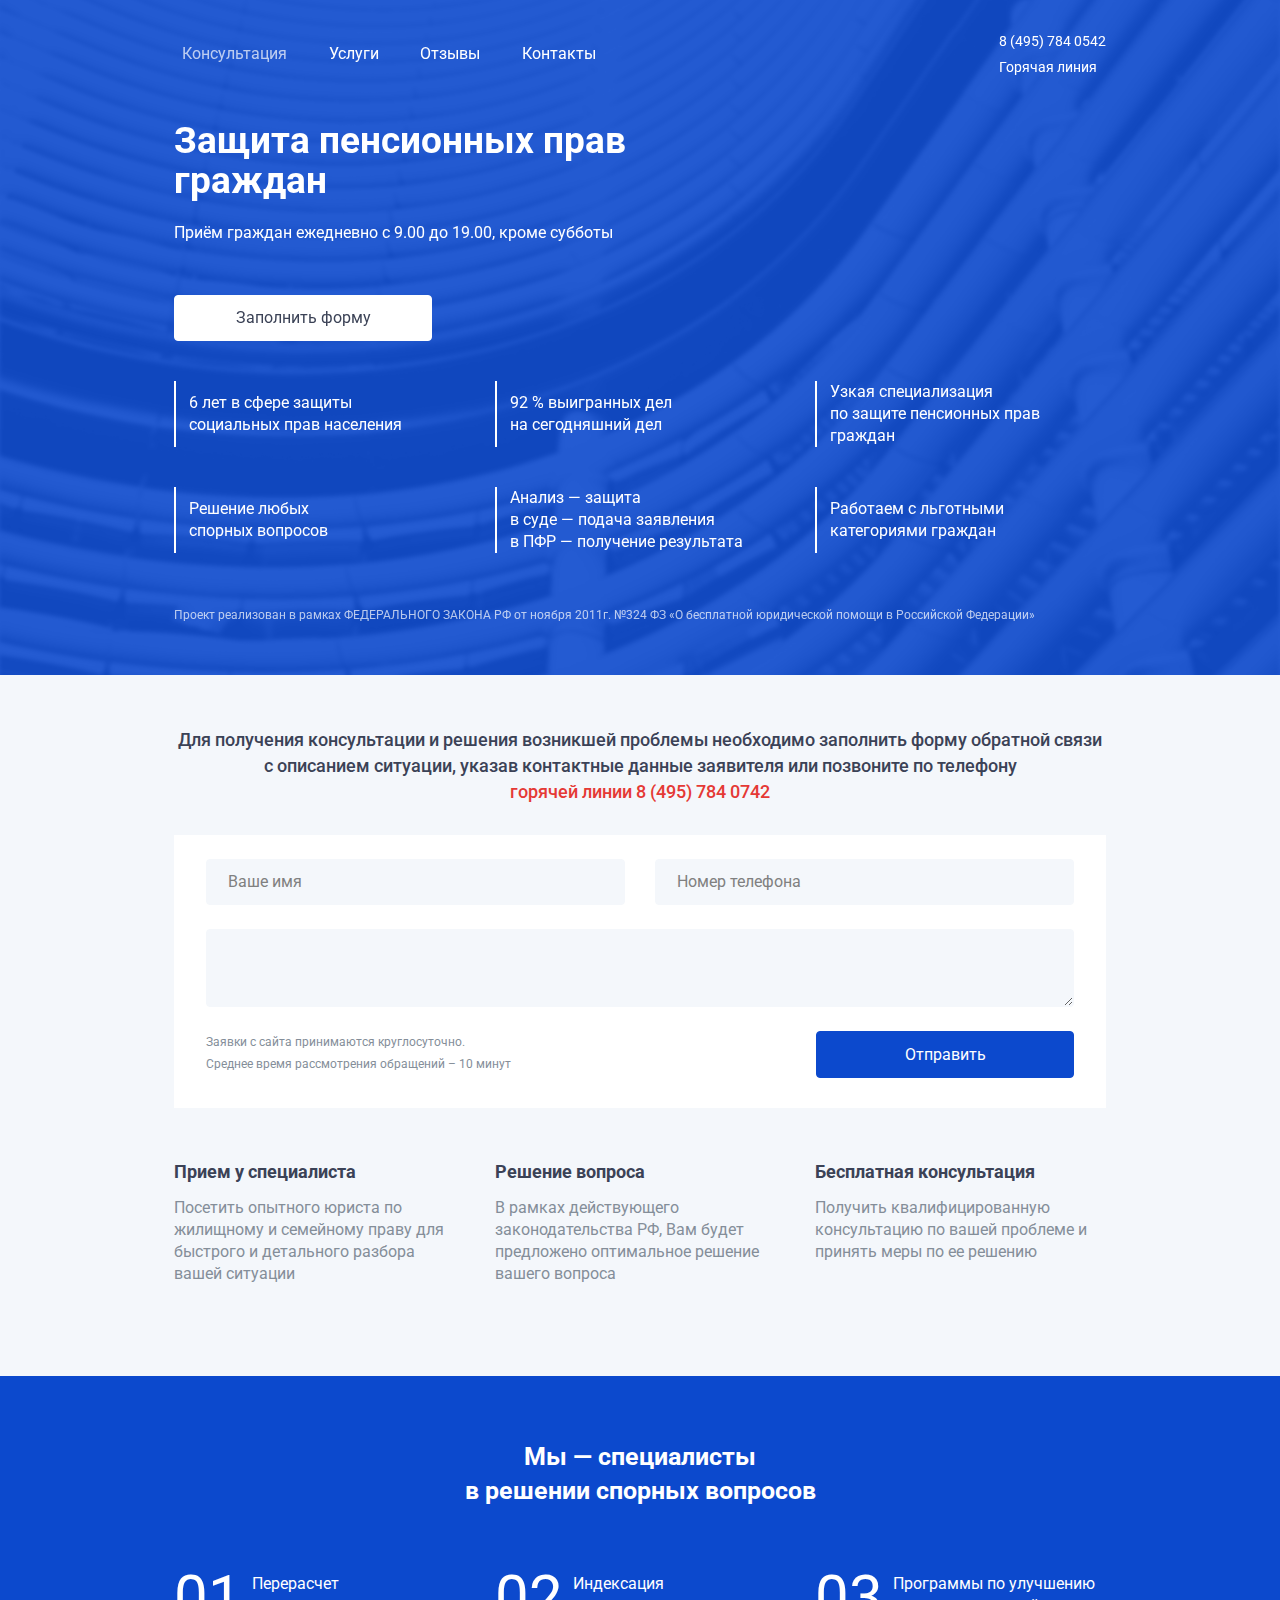
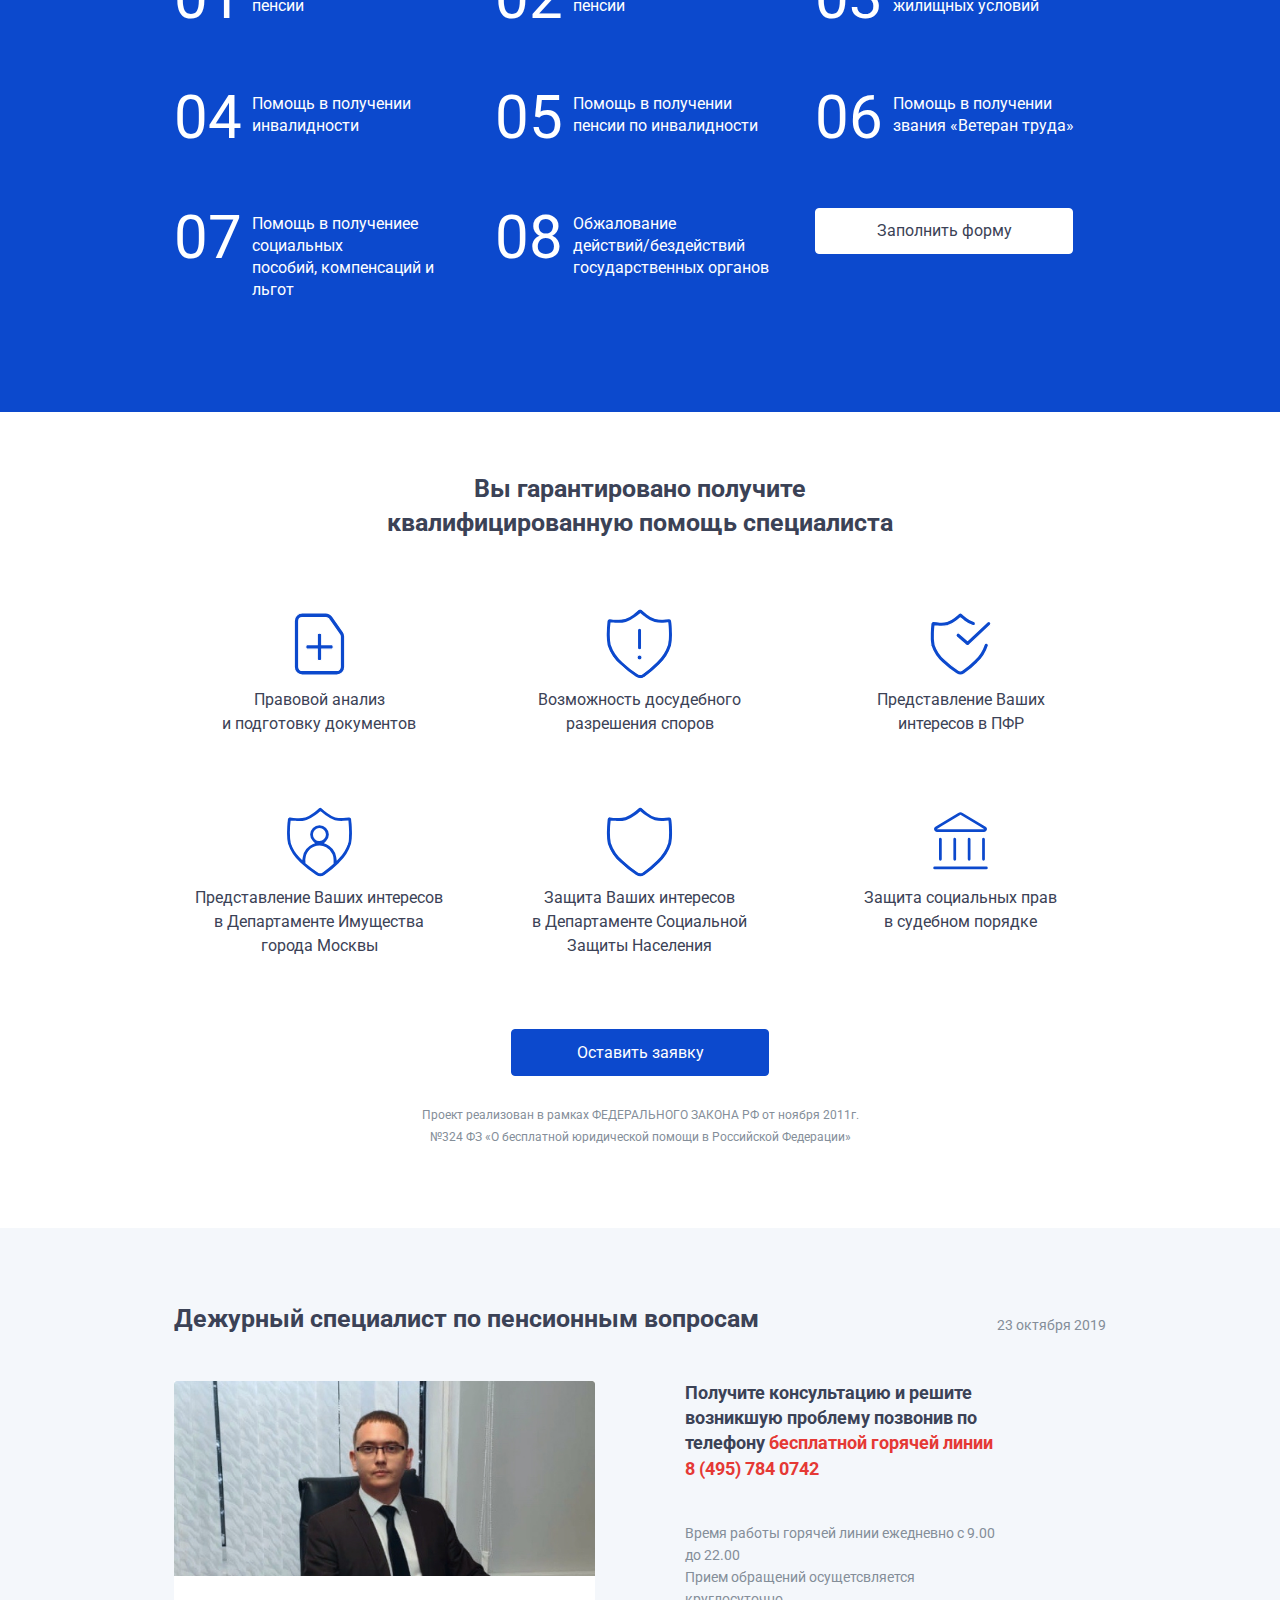
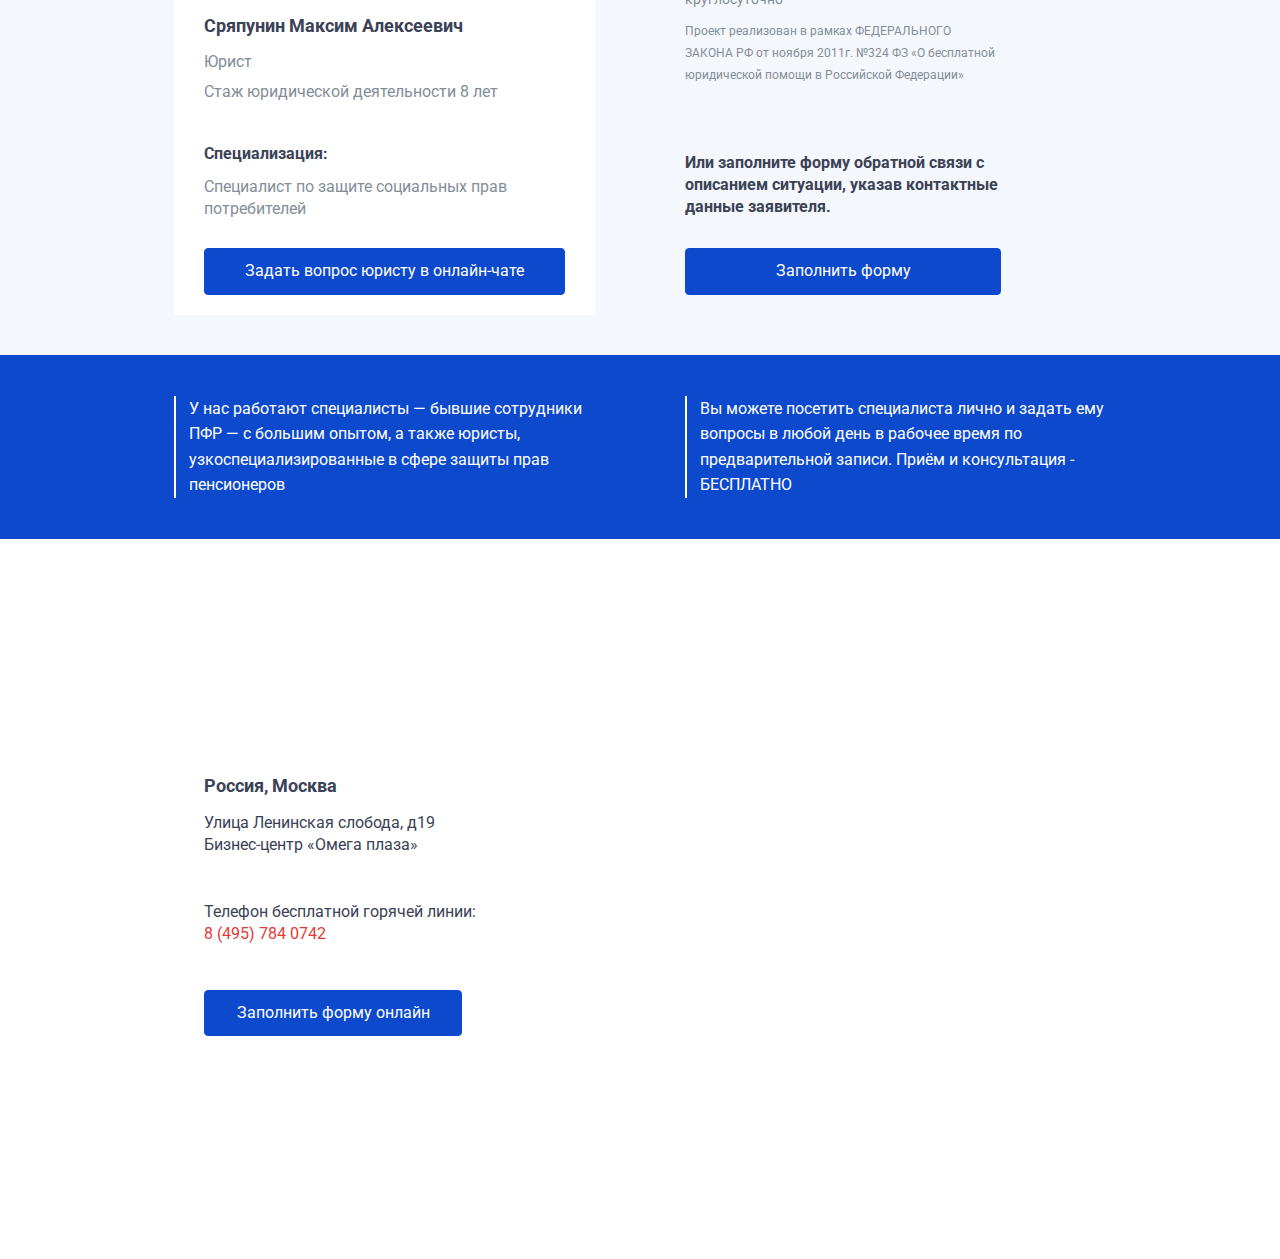
==== commit 12341072: "Update 2019-10-23T13:38:10.411Z" ====
--- a/index.html
+++ b/index.html
@@ -93,7 +93,7 @@
       <div class="landing__content">
         <div class="intro-top">
           <h1>Защита пенсионных прав граждан</h1>
-          <p>Приём граждан ежедневно с 9 до 19 , кроме субботы</p>
+          <p>Приём граждан ежедневно с 9.00 до 19.00, кроме субботы</p>
           <button class="btn btn--white">Заполнить форму</button>
         </div>
         <ul class="intro-list">
@@ -304,7 +304,7 @@
                 <div class="part">
                   <h5>Специализация:</h5>
                   <p class="color-light">Специалист по защите социальных прав потребителей</p>
-                  <a href="#" class="btn btn--block">Задать вопрос юристу в онлайн-чате</a>
+                  <a href="#" class="btn btn--block">Задать вопрос юристу <span>в онлайн-чате</span></a>
                 </div>
               </div>
             </div>
--- a/css/style.min.css
+++ b/css/style.min.css
@@ -2,4 +2,4 @@
  * ВНИМАНИЕ! Этот файл генерируется автоматически.
  * Не пишите сюда ничего вручную, все такие правки будут потеряны.
  * Читайте ./README.md для понимания.
- */.owl-carousel{display:none;width:100%;-webkit-tap-highlight-color:transparent;position:relative;z-index:1}.owl-carousel .owl-stage{position:relative;-ms-touch-action:pan-Y;touch-action:manipulation;-moz-backface-visibility:hidden}.owl-carousel .owl-stage:after{content:".";display:block;clear:both;visibility:hidden;line-height:0;height:0}.owl-carousel .owl-stage-outer{position:relative;overflow:hidden;-webkit-transform:translate3d(0px,0,0)}.owl-carousel .owl-item,.owl-carousel .owl-wrapper{-webkit-backface-visibility:hidden;-moz-backface-visibility:hidden;-ms-backface-visibility:hidden;-webkit-transform:translate3d(0,0,0);-moz-transform:translate3d(0,0,0);-ms-transform:translate3d(0,0,0)}.owl-carousel .owl-item{position:relative;min-height:1px;float:left;-webkit-backface-visibility:hidden;-webkit-tap-highlight-color:transparent;-webkit-touch-callout:none}.owl-carousel .owl-item img{display:block;width:100%}.owl-carousel .owl-dots.disabled,.owl-carousel .owl-nav.disabled{display:none}.owl-carousel .owl-dot,.owl-carousel .owl-nav .owl-next,.owl-carousel .owl-nav .owl-prev{cursor:pointer;-webkit-user-select:none;-khtml-user-select:none;-moz-user-select:none;-ms-user-select:none;user-select:none}.owl-carousel .owl-nav button.owl-next,.owl-carousel .owl-nav button.owl-prev,.owl-carousel button.owl-dot{background:0 0;color:inherit;border:none;padding:0!important;font:inherit}.owl-carousel.owl-loaded{display:block}.owl-carousel.owl-loading{opacity:0;display:block}.owl-carousel.owl-hidden{opacity:0}.owl-carousel.owl-refresh .owl-item{visibility:hidden}.owl-carousel.owl-drag .owl-item{-ms-touch-action:pan-y;touch-action:pan-y;-webkit-user-select:none;-moz-user-select:none;-ms-user-select:none;user-select:none}.owl-carousel.owl-grab{cursor:move;cursor:grab}.owl-carousel.owl-rtl{direction:rtl}.owl-carousel.owl-rtl .owl-item{float:right}.no-js .owl-carousel{display:block}.owl-carousel .animated{animation-duration:1000ms;animation-fill-mode:both}.owl-carousel .owl-animated-in{z-index:0}.owl-carousel .owl-animated-out{z-index:1}.owl-carousel .fadeOut{animation-name:fadeOut}@keyframes fadeOut{0%{opacity:1}100%{opacity:0}}.owl-height{transition:height 500ms ease-in-out}.owl-carousel .owl-item .owl-lazy{opacity:0;transition:opacity 400ms ease}.owl-carousel .owl-item .owl-lazy:not([src]),.owl-carousel .owl-item .owl-lazy[src^=""]{max-height:0}.owl-carousel .owl-item img.owl-lazy{transform-style:preserve-3d}.owl-carousel .owl-video-wrapper{position:relative;height:100%;background:#000}.owl-carousel .owl-video-play-icon{position:absolute;height:80px;width:80px;left:50%;top:50%;margin-left:-40px;margin-top:-40px;background:url(owl.video.play.png) no-repeat;cursor:pointer;z-index:1;-webkit-backface-visibility:hidden;transition:transform 100ms ease}.owl-carousel .owl-video-play-icon:hover{-ms-transform:scale(1.3,1.3);transform:scale(1.3,1.3)}.owl-carousel .owl-video-playing .owl-video-play-icon,.owl-carousel .owl-video-playing .owl-video-tn{display:none}.owl-carousel .owl-video-tn{opacity:0;height:100%;background-position:center center;background-repeat:no-repeat;background-size:contain;transition:opacity 400ms ease}.owl-carousel .owl-video-frame{position:relative;z-index:1;height:100%;width:100%}/*! nouislider - 10.1.0 - 2017-07-28 17:11:18 */.noUi-target,.noUi-target *{-webkit-touch-callout:none;-webkit-tap-highlight-color:transparent;-webkit-user-select:none;-ms-touch-action:none;touch-action:none;-ms-user-select:none;-moz-user-select:none;user-select:none;-moz-box-sizing:border-box;box-sizing:border-box}.noUi-target{position:relative;direction:ltr}.noUi-base{width:100%;height:100%;position:relative;z-index:1}.noUi-connect{position:absolute;right:0;top:0;left:0;bottom:0}.noUi-origin{position:absolute;height:0;width:0}.noUi-handle{position:relative;z-index:1}.noUi-state-tap .noUi-connect,.noUi-state-tap .noUi-origin{-webkit-transition:top .3s,right .3s,bottom .3s,left .3s;transition:top .3s,right .3s,bottom .3s,left .3s}.noUi-state-drag *{cursor:inherit!important}.noUi-base,.noUi-handle{-webkit-transform:translate3d(0,0,0);transform:translate3d(0,0,0)}.noUi-horizontal{height:18px}.noUi-horizontal .noUi-handle{width:34px;height:28px;left:-17px;top:-6px}.noUi-vertical{width:18px}.noUi-vertical .noUi-handle{width:28px;height:34px;left:-6px;top:-17px}.noUi-target{background:#FAFAFA;border-radius:4px;border:1px solid #D3D3D3;box-shadow:inset 0 1px 1px #F0F0F0,0 3px 6px -5px #BBB}.noUi-connect{background:#3FB8AF;border-radius:4px;box-shadow:inset 0 0 3px rgba(51,51,51,.45);-webkit-transition:background 450ms;transition:background 450ms}.noUi-draggable{cursor:ew-resize}.noUi-vertical .noUi-draggable{cursor:ns-resize}.noUi-handle{border:1px solid #D9D9D9;border-radius:3px;background:#FFF;cursor:default;box-shadow:inset 0 0 1px #FFF,inset 0 1px 7px #EBEBEB,0 3px 6px -3px #BBB}.noUi-active{box-shadow:inset 0 0 1px #FFF,inset 0 1px 7px #DDD,0 3px 6px -3px #BBB}.noUi-handle:after,.noUi-handle:before{content:"";display:block;position:absolute;height:14px;width:1px;background:#E8E7E6;left:14px;top:6px}.noUi-handle:after{left:17px}.noUi-vertical .noUi-handle:after,.noUi-vertical .noUi-handle:before{width:14px;height:1px;left:6px;top:14px}.noUi-vertical .noUi-handle:after{top:17px}[disabled] .noUi-connect{background:#B8B8B8}[disabled] .noUi-handle,[disabled].noUi-handle,[disabled].noUi-target{cursor:not-allowed}.noUi-pips,.noUi-pips *{-moz-box-sizing:border-box;box-sizing:border-box}.noUi-pips{position:absolute;color:#999}.noUi-value{position:absolute;white-space:nowrap;text-align:center}.noUi-value-sub{color:#ccc;font-size:10px}.noUi-marker{position:absolute;background:#CCC}.noUi-marker-large,.noUi-marker-sub{background:#AAA}.noUi-pips-horizontal{padding:10px 0;height:80px;top:100%;left:0;width:100%}.noUi-value-horizontal{-webkit-transform:translate3d(-50%,50%,0);transform:translate3d(-50%,50%,0)}.noUi-marker-horizontal.noUi-marker{margin-left:-1px;width:2px;height:5px}.noUi-marker-horizontal.noUi-marker-sub{height:10px}.noUi-marker-horizontal.noUi-marker-large{height:15px}.noUi-pips-vertical{padding:0 10px;height:100%;top:0;left:100%}.noUi-value-vertical{-webkit-transform:translate3d(0,50%,0);transform:translate3d(0,50%,0);padding-left:25px}.noUi-marker-vertical.noUi-marker{width:5px;height:2px;margin-top:-1px}.noUi-marker-vertical.noUi-marker-sub{width:10px}.noUi-marker-vertical.noUi-marker-large{width:15px}.noUi-tooltip{display:block;position:absolute;border:1px solid #D9D9D9;border-radius:3px;background:#fff;color:#000;padding:5px;text-align:center;white-space:nowrap}.noUi-horizontal .noUi-tooltip{-webkit-transform:translate(-50%,0);transform:translate(-50%,0);left:50%;bottom:120%}.noUi-vertical .noUi-tooltip{-webkit-transform:translate(0,-50%);transform:translate(0,-50%);top:50%;right:120%}@-ms-viewport{width:device-width}.page{-webkit-box-sizing:border-box;box-sizing:border-box;font-size:10px;-webkit-tap-highlight-color:transparent;-ms-overflow-style:scrollbar;-ms-text-size-adjust:100%;min-width:320px;min-height:100%}.page__inner{min-height:100vh;display:-webkit-box;display:-ms-flexbox;display:flex;-webkit-box-orient:vertical;-webkit-box-direction:normal;-ms-flex-direction:column;flex-direction:column}.page__content{-webkit-box-flex:1;-ms-flex-positive:1;flex-grow:1}.page__footer-wrapper{-ms-flex-negative:0;flex-shrink:0}*,:after,:before{-webkit-box-sizing:inherit;box-sizing:inherit}body{display:-webkit-box;display:-ms-flexbox;display:flex;-webkit-box-orient:vertical;-webkit-box-direction:normal;-ms-flex-direction:column;flex-direction:column;background-color:#fff;margin:0;min-height:100%}[tabindex='-1']:focus{outline:0!important}[role=button]{cursor:pointer}input[type=search]{-webkit-appearance:textfield}[role=button],a,button,input,label,select,textarea{-ms-touch-action:manipulation;touch-action:manipulation}a svg,button svg{pointer-events:none}img{max-width:100%;height:auto}body{font-family:Roboto,sans-serif;font-size:16px;line-height:1.375em;color:#3B4256}h1,h2,h3,h4,h5,h6{font-family:Roboto,sans-serif;font-weight:700;line-height:1.375em;color:currentColor}h1,h2,h3{margin-top:1.375em;margin-bottom:.6875em}h4,h5,h6{margin-top:.6875em;margin-bottom:.6875em}h1{font-size:36.92px}h2{font-size:24.62px}h3{font-size:18.46px}h4{font-size:18px}h5,h6{font-size:1em}address,blockquote,dl,figure,ol,p,pre,ul{margin-top:.6875em;margin-bottom:.6875em}address{font-style:normal}ol,ul{padding-left:1.2em}ol ol,ol ul,ul ol,ul ul{margin-top:0;margin-bottom:0}li{line-height:inherit}dt{font-weight:700}dd{margin-left:0}dd+dt{margin-top:.6875em}hr{margin-top:1.375em;margin-bottom:1.375em;border:0;border-top:1px solid #999}small{font-size:.75em}sub,sup{font-size:70%}mark{background:#fcf8e3;padding:.1em .3em}b,strong{font-weight:bolder}abbr[title]{-webkit-text-decoration:underline dotted;text-decoration:underline dotted}blockquote{padding:0;margin-left:0;margin-right:0}code,kbd,pre,samp{font-family:Menlo,Monaco,Consolas,"Liberation Mono","Courier New",monospace}code,kbd{padding:.06em .3em;color:#3B4256;background-color:#e6e6e6;border-radius:4px}kbd kbd{padding:0}pre{display:block;width:100%;overflow-x:auto;-moz-tab-size:2;-o-tab-size:2;tab-size:2}.fz-sm{font-size:12px}.fz-md{font-size:14px}.color-light{color:#848E99}.color-lighten{color:rgba(255,255,255,.7)}.main-nav{position:relative;z-index:10}.main-nav__list{margin:0;padding:0;list-style:none}.main-nav__item{position:relative}.main-nav__item--active>.main-nav__link{color:rgba(255,255,255,.7)}.main-nav__link{display:block;padding:.5em;text-decoration:none;color:#fff}.main-nav__link:focus,.main-nav__link:hover{text-decoration:none}.main-nav__toggler{display:inline-block;padding:0;background:0 0;border:none}.no-js .main-nav__toggler{display:none}.logo{display:block;white-space:nowrap}.btn{-webkit-box-sizing:border-box;box-sizing:border-box;display:inline-block;margin:0;padding:.7em 1.3em;white-space:nowrap;vertical-align:middle;-webkit-user-select:none;-moz-user-select:none;-ms-user-select:none;user-select:none;text-align:center;font-size:1em;font-family:inherit;line-height:1.375em;text-decoration:none;text-transform:none;color:#fff;border-radius:4px;border:1px solid #0C49CD;background-color:#0C49CD;background-image:none;cursor:pointer;min-width:258px}.btn:focus,.btn:hover{text-decoration:none;color:#fff;background-color:#09389d;border-color:#093493}.btn:active,.btn:focus{outline:0;-webkit-box-shadow:0 0 0 2px rgba(12,73,205,.7);box-shadow:0 0 0 2px rgba(12,73,205,.7)}.btn--disabled,.btn:disabled{opacity:.7;cursor:not-allowed;color:#3B4256;background-color:#e6e6e6;border-color:#ccc}a.btn--disabled{pointer-events:none}.btn--block{width:100%}.btn--white{color:#3B4256;background-color:#fff;border:1px solid #fff}.btn--white:focus,.btn--white:hover{color:#3B4256;background-color:#e6e6e6;border-color:#e0e0e0}.btn--white--disabled,.btn--white:disabled{color:#fff;background-color:#0C49CD;border-color:#0C49CD}.temp-icon-left-arrow{background-image:url(../img/sprite-01993838538978323.png);background-position:0 0;width:32px;height:32px}.temp-icon-right-arrow{background-image:url(../img/sprite-01993838538978323.png);background-position:-36px 0;width:32px;height:32px}.field-text{display:block;margin-bottom:.6875em}.field-text__name{display:block;margin-bottom:.4em;line-height:1.375em;font-weight:700}.field-text__input-wrap{display:block}.field-text__input{display:inline-block;vertical-align:middle;width:100%;padding:.7em 1.3em;margin:0;line-height:1.375em;font-size:1em;font-family:inherit;background-color:#F4F7FB;border:1px solid #F4F7FB;border-radius:4px;-webkit-appearance:textfield;-moz-appearance:textfield;appearance:textfield}.field-text__input:focus{background:#FFF;border:1px solid #62B0FF;outline:0;-webkit-box-shadow:none;box-shadow:none}.field-text__input[disabled],.field-text__input[readonly]{cursor:default;background-color:#ccc}.field-text__input[type=search]::-webkit-search-cancel-button,.field-text__input[type=search]::-webkit-search-decoration{-webkit-appearance:none}.field-text__input[type=color]{padding:0}.field-text__input::-webkit-input-placeholder{color:gray;opacity:1}.field-text__input::-moz-placeholder{color:gray;opacity:1}.field-text__input::-ms-input-placeholder{color:gray;opacity:1}.field-text__input::placeholder{color:gray;opacity:1}textarea.field-text__input{height:auto;min-height:calc(4.75em + 2px);resize:vertical}.field-text__help-text{display:block;padding-top:.4em;font-size:.75em;line-height:1.2em;color:gray}.field-text__help-text:empty{display:none}.field-text--error .field-text__help-text,.field-text--error .field-text__input,.field-text--error .field-text__name{color:#d8544f}.field-text--error .field-text__input{border-color:#d8544f;background-color:#f9e2e2}.field-checkbox{display:block;margin-bottom:.6875em}.field-checkbox__title{display:block;font-weight:700;line-height:1.375em;margin-bottom:.4em}.field-checkbox__input-wrap+.field-checkbox__input-wrap{margin-top:.6875em}.field-checkbox__name{position:relative;display:inline-block;padding-left:1.5em;margin-right:.6em;font-weight:400;line-height:1.375em}.field-checkbox__name-text:before{content:'';position:absolute;top:.1em;left:0;width:14px;height:14px;border:2px solid;border-radius:4px}input:focus~.field-checkbox__name-text:before{outline:0;-webkit-box-shadow:0 0 0 2px rgba(12,73,205,.7);box-shadow:0 0 0 2px rgba(12,73,205,.7)}.field-checkbox__name-text:after{content:'';position:absolute;top:calc(0.1em + 1px);left:3px;width:14px;height:6px;opacity:0;border-left:2px solid currentColor;border-bottom:2px solid currentColor;-webkit-transform:rotate(-45deg);transform:rotate(-45deg);-webkit-transition:opacity .3s;transition:opacity .3s}input:checked~.field-checkbox__name-text:after{opacity:1}.field-checkbox__input{position:absolute;top:.7em;left:0;padding:0;margin:0;-webkit-transform:translateY(-50%);transform:translateY(-50%);opacity:0}.field-checkbox__input:active,.field-checkbox__input:focus{outline:0;-webkit-box-shadow:0 0 0 2px rgba(12,73,205,.7);box-shadow:0 0 0 2px rgba(12,73,205,.7)}.field-checkbox__help-text-wrap{padding-left:1.5em}.field-checkbox__help-text{display:block;padding-top:.4em;font-size:.75em;line-height:1.2em;color:gray}.field-checkbox__help-text:empty{display:none}.field-checkbox__input-wrap--error .field-checkbox__help-text,.field-checkbox__input-wrap--error .field-checkbox__name-text{color:#d8544f}.field-radio{display:block;margin-bottom:.6875em}.field-radio__title{display:block;font-weight:700;line-height:1.375em;margin-bottom:.4em}.field-radio__input-wrap+.field-radio__input-wrap{margin-top:.6875em}.field-radio__name{position:relative;display:inline-block;padding-left:1.5em;margin-right:.6em;font-weight:400;line-height:1.375em}.field-radio__name-text:before{content:'';position:absolute;top:.1em;left:0;width:14px;height:14px;border:2px solid;border-radius:50%}input:focus~.field-radio__name-text:before{outline:0;-webkit-box-shadow:0 0 0 2px rgba(12,73,205,.7);box-shadow:0 0 0 2px rgba(12,73,205,.7)}.field-radio__name-text:after{content:'';position:absolute;top:calc(0.1em + 4px);left:4px;width:6px;height:6px;opacity:0;border-radius:50%;background-color:currentColor;-webkit-transition:opacity .3s;transition:opacity .3s}input:checked~.field-radio__name-text:after{opacity:1}.field-radio__input{position:absolute;top:.8em;left:0;padding:0;margin:0;-webkit-transform:translateY(-50%);transform:translateY(-50%);opacity:0}.field-radio__input:active,.field-radio__input:focus{outline:0;-webkit-box-shadow:0 0 0 2px rgba(12,73,205,.7);box-shadow:0 0 0 2px rgba(12,73,205,.7)}.field-radio__help-text-wrap{padding-left:1.5em}.field-radio__help-text{display:block;padding-top:.4em;font-size:.75em;line-height:1.2em;color:gray}.field-radio__help-text:empty{display:none}.field-radio__input-wrap--error .field-radio__help-text,.field-radio__input-wrap--error .field-radio__name-text{color:#d8544f}.field-toggler{display:block;margin-bottom:.6875em}.field-toggler__title{display:block;margin-bottom:.4em;line-height:1.375em;font-weight:700}.field-toggler__input-wrap+.field-toggler__input-wrap{margin-top:.6875em}.field-toggler__name{position:relative;display:inline-block;padding-left:3.2em;margin-right:.6em;font-weight:400;line-height:1.375em}.field-toggler__name-text:before{content:'';position:absolute;top:.6em;left:0;width:2.1875em;height:1.125em;-webkit-transform:translateY(-50%);transform:translateY(-50%);background-color:#fff;border:1px solid #999}input:focus~.field-toggler__name-text:before{outline:0;-webkit-box-shadow:0 0 0 2px rgba(12,73,205,.7);box-shadow:0 0 0 2px rgba(12,73,205,.7)}.field-toggler__name-text:after{content:'';position:absolute;top:.6em;left:2px;width:.875em;height:.875em;-webkit-transform:translateY(-50%);transform:translateY(-50%);background-color:#e6e6e6;border:1px solid #999;-webkit-transition:all .3s;transition:all .3s}input:checked~.field-toggler__name-text:after{-webkit-transform:translate(1.0625em,-50%);transform:translate(1.0625em,-50%)}.field-toggler__input{position:absolute;top:0;left:0;width:0;height:0;opacity:0}.field-toggler__help-text-wrap{padding-left:1.5em}.field-toggler__help-text{display:block;padding-top:.4em;font-size:.75em;line-height:1.2em;color:gray}.field-toggler__help-text:empty{display:none}.field-file{display:block;margin-bottom:.6875em}.field-file__name{display:block;margin-bottom:.4em;line-height:1.375em;font-weight:700}.field-file__input-wrap{display:block;position:relative}.field-file__input{position:absolute;width:1px;height:1px;opacity:0}.field-file__input:active~.field-file__name-text,.field-file__input:focus~.field-file__name-text{outline:0;-webkit-box-shadow:0 0 0 2px rgba(12,73,205,.7);box-shadow:0 0 0 2px rgba(12,73,205,.7)}.field-file__name-text{position:relative;display:-webkit-box;display:-ms-flexbox;display:flex;-webkit-box-align:baseline;-ms-flex-align:baseline;align-items:baseline;width:100%;background-color:#fff;border:1px solid #999;border-radius:4px;white-space:nowrap;overflow:hidden;text-overflow:ellipsis;cursor:pointer}.field-file__name-text:before{content:attr(data-button-text);display:block;background-color:#e6e6e6;border-right:1px solid #999;margin-right:1.7em;line-height:1.375em;padding:1em 1.7em;border-top-left-radius:4px;border-bottom-left-radius:4px}.field-file__name-text:focus:before,.field-file__name-text:hover:before{background-color:#ccc}.field-file__help-text{display:block;padding-top:.4em;font-size:.75em;line-height:1.2em;color:gray}.field-file__help-text:empty{display:none}.field-file--error .field-file__help-text,.field-file--error .field-file__input,.field-file--error .field-file__name,.field-file--error .field-file__name-text{color:#d8544f}.field-file--error .field-file__name-text{border-color:#d8544f;background-color:#f9e2e2}.field-range{display:block;margin-bottom:.6875em}.field-range__name{display:block;margin-bottom:.4em;line-height:1.375em;font-weight:700}.field-range__input-wrap{position:relative}.field-range__input{-ms-flex-item-align:center;align-self:center;padding:0;width:100%;height:2em;border-radius:.25rem;border:0;background:0 0;font-size:inherit;cursor:pointer;-webkit-appearance:none;-moz-appearance:none;appearance:none}.field-range__input::-webkit-slider-runnable-track,.field-range__input::-webkit-slider-thumb{-webkit-appearance:none}.field-range__input:focus{outline:0;-webkit-box-shadow:0 0 0 2px rgba(12,73,205,.7);box-shadow:0 0 0 2px rgba(12,73,205,.7)}.field-range__input::-webkit-slider-runnable-track{-webkit-box-sizing:border-box;box-sizing:border-box;width:100%;height:.75em;border-radius:4px;background:#fff;border:1px solid #999}.field-range__input::-moz-range-track{box-sizing:border-box;width:100%;height:.75em;border-radius:4px;background:#fff;border:1px solid #999}.field-range__input::-ms-track{box-sizing:border-box;width:100%;height:.75em;border-radius:4px;background:#fff;border:1px solid #999;color:transparent}.field-range__input::-webkit-slider-thumb{margin-top:-.68em;-webkit-box-sizing:border-box;box-sizing:border-box;padding:0;width:2em;height:2em;border-radius:1em;-webkit-box-shadow:none;box-shadow:none;cursor:ew-resize;background:#e6e6e6;border:1px solid #999}.field-range__input::-moz-range-thumb{box-sizing:border-box;padding:0;width:2em;height:2em;border-radius:1em;box-shadow:none;cursor:ew-resize;background:#e6e6e6;border:1px solid #999}.field-range__input::-ms-thumb{box-sizing:border-box;padding:0;width:2em;height:2em;border-radius:1em;box-shadow:none;cursor:ew-resize;background:#e6e6e6;border:1px solid #999}.field-range__input::-ms-fill-lower,.field-range__input::-ms-tooltip{display:none}.field-range__help-text{display:block;font-size:.75em;line-height:1.2em;color:gray;padding-top:0}.field-range__help-text:empty{display:none}.field-select{display:block;margin-bottom:.6875em}.field-select__name{display:block;margin-bottom:.4em;line-height:1.375em;font-weight:700}.field-select__select{display:inline-block;vertical-align:middle;width:100%;line-height:1.375em;padding:1em 1.7em;font-size:inherit;font-family:inherit;border:1px solid #999;border-radius:4px;-webkit-appearance:none;-moz-appearance:none;appearance:none;background-color:#fff;background-image:url("data:image/svg+xml;charset=utf-8,%3Csvg xmlns='http://www.w3.org/2000/svg' viewBox='0 0 17 11' width='17' height='11'%3E%3Cpath fill='%23B1B1B1' d='M.202 1.97L1.956.204A.61.61 0 0 1 2.43 0a.61.61 0 0 1 .47.204L8.5 5.84 14.1.204A.61.61 0 0 1 14.57 0a.61.61 0 0 1 .474.204l1.754 1.766a.618.618 0 0 1 .202.473.62.62 0 0 1-.202.476l-7.826 7.875A.61.61 0 0 1 8.5 11a.61.61 0 0 1-.472-.204L.202 2.92A.618.618 0 0 1 0 2.444c0-.203.067-.34.202-.475z'/%3E%3C/svg%3E");background-repeat:no-repeat;background-position:right .3em center;background-size:1.063em .688em}.field-select__select[multiple]{background-image:none;min-height:6.8em}.field-select__select::-ms-expand{display:none}.field-select__select:active,.field-select__select:focus{outline:0;-webkit-box-shadow:0 0 0 2px rgba(12,73,205,.7);box-shadow:0 0 0 2px rgba(12,73,205,.7)}.field-select__select[disabled],.field-select__select[readonly]{cursor:default;background-color:#e6e6e6}.field-select__help-text{display:block;padding-top:.4em;font-size:.75em;line-height:1.2em;color:gray}.field-select__help-text:empty{display:none}.field-select--error .field-select__help-text,.field-select--error .field-select__name,.field-select--error .field-select__select{color:#d8544f}.field-select--error .field-select__select{border-color:#d8544f;background-color:#f9e2e2}.field-actions{display:block;margin-top:1.375em;margin-bottom:.6875em}.field-actions .btn{margin-bottom:.6875em}.field-actions__text{display:block;margin-top:.6875em;margin-bottom:.6875em;font-size:.75em;color:gray;line-height:1.2em}.form__fieldset{min-width:0;padding:0;margin:0;border:0}.form__fieldset:not(:last-child){margin-bottom:1.375em}.form__legend{display:block;width:100%;margin-top:1.375em;margin-bottom:.6875em;font-size:24px;font-family:Roboto,sans-serif;font-weight:700;line-height:1.375em;color:currentColor}.code{display:block;width:100%;max-height:50rem;padding:1em;margin-bottom:.6875em;overflow-x:auto;background-color:#e6e6e6;border-radius:4px;border:1px solid #ccc;white-space:normal;-moz-tab-size:2;-o-tab-size:2;tab-size:2}.code code{display:block;padding:0;white-space:pre;background-color:transparent}.thumb{display:inline-block;padding:.4rem;line-height:1.375em;background-color:#fff;border:1px solid #999;border-radius:4px;-webkit-transition:all .3s;transition:all .3s}.alert{position:relative;padding:.7em 1em;margin-top:1em;margin-bottom:1em;border:1px solid #ccc;border-radius:4px;color:#3B4256;background-color:#e6e6e6}.alert>:first-child{margin-top:0}.alert>:last-child{margin-bottom:0}.alert__header{display:block;margin-top:0;margin-bottom:.2em;font-size:24px;font-weight:400;line-height:1.4;color:inherit}.alert--danger{background-color:#d8544f;border:1px solid #c9312c;color:#fff}.alert--danger a{color:inherit;text-decoration:underline}.alert--danger a:focus,.alert--danger a:hover{text-decoration:none}.alert--success{background-color:#E94B3D;border:1px solid #da2919;color:#fff}.alert--success a{color:inherit;text-decoration:underline}.alert--success a:focus,.alert--success a:hover{text-decoration:none}.alert--warning{background-color:#fcedd9;border:1px solid #f8d8ab;color:#3B4256}.to-top{position:fixed;right:1rem;bottom:1rem;z-index:1;width:4rem;height:4rem;border-radius:50%;background-color:#000;color:transparent;font:0/0 a;background-image:url("data:image/svg+xml,%3Csvg xmlns='http://www.w3.org/2000/svg' viewBox='0 0 17 11' width='17' height='11'%3E%3Cpath fill='%23fff' d='M.202 1.97L1.956.204A.61.61 0 0 1 2.43 0a.61.61 0 0 1 .47.204L8.5 5.84 14.1.204A.61.61 0 0 1 14.57 0a.61.61 0 0 1 .474.204l1.754 1.766a.618.618 0 0 1 .202.473.62.62 0 0 1-.202.476l-7.826 7.875A.61.61 0 0 1 8.5 11a.61.61 0 0 1-.472-.204L.202 2.92A.618.618 0 0 1 0 2.444c0-.203.067-.34.202-.475z'/%3E%3C/svg%3E");background-repeat:no-repeat;background-position:center;-webkit-transform:rotate(180deg);transform:rotate(180deg)}.js .to-top{display:none}.dropdown{position:relative;display:inline-block}.dropdown__menu{position:absolute;z-index:-1;top:100%;left:0;max-width:90vw;width:1px;margin:0;background-color:#fff;color:#3B4256;opacity:0;visibility:hidden;overflow:hidden;-webkit-transition:opacity .3s;transition:opacity .3s}.dropdown__menu--up{top:auto;bottom:100%}.dropdown__menu--right{left:auto;right:0}.dropdown--open .dropdown__menu{z-index:1;visibility:visible;opacity:1;width:auto}.menu{min-width:10em;margin:0;padding:.3em 0;list-style:none}.menu__item--separator:not(:last-child){padding-bottom:.3em;margin-bottom:.3em;border-bottom:1px solid #999}.menu__link{display:block;white-space:nowrap;width:100%;overflow:hidden;text-overflow:ellipsis;padding:.3em 1em;color:#3B4256;text-decoration:none}.label{display:inline-block;position:relative;margin:0 .1em;vertical-align:baseline;line-height:1;padding:.25em .4em .2em;background-color:#e6e6e6;color:#3B4256;text-decoration:none;text-transform:none;font-weight:700;font-size:.75em;white-space:nowrap;border-radius:4px}.label:focus,.label:hover{color:#3B4256;text-decoration:none}.loader{display:inline-block}.loader:before{content:'';display:block;width:1em;height:1em;border:3px solid #e6e6e6;border-top:3px solid #ccc;border-radius:50%;-webkit-animation:loader-rotate 1s linear infinite;animation:loader-rotate 1s linear infinite}@-webkit-keyframes loader-rotate{0%{-webkit-transform:rotate(0);transform:rotate(0)}100%{-webkit-transform:rotate(360deg);transform:rotate(360deg)}}@keyframes loader-rotate{0%{-webkit-transform:rotate(0);transform:rotate(0)}100%{-webkit-transform:rotate(360deg);transform:rotate(360deg)}}.table{border-collapse:collapse;width:100%;border:1px solid #999;margin:1.375em 0}.table caption{padding-top:.4em;text-align:right;caption-side:bottom;font-size:.75em;line-height:1em;color:gray}.table td,.table th{padding:1em 1.7em;vertical-align:top;border-bottom:1px solid #999}.table td:not(:first-child),.table th:not(:first-child){border-left:1px solid #999}.table th{text-align:left}.table-mobile-scroll{display:block;width:100%;overflow-x:auto;margin-top:1.375em;margin-bottom:1.375em;border:1px solid #999}.table-mobile-scroll table{margin:0;border:0!important;width:100%}.table-mobile-scroll tbody:last-child tr:last-child td,.table-mobile-scroll tbody:last-child tr:last-child th,.table-mobile-scroll tfoot:last-child tr:last-child td,.table-mobile-scroll tfoot:last-child tr:last-child th,.table-mobile-scroll thead:last-child tr:last-child td,.table-mobile-scroll thead:last-child tr:last-child th{border-bottom:0}.table-mobile-scroll caption{text-align:left;padding:.4em;border-bottom:1px solid #999;caption-side:top}.swipe{overflow:hidden;visibility:hidden;position:relative}.swipe-wrap{overflow:hidden;position:relative}.swipe-wrap>div{float:left;width:100%;position:relative;overflow:hidden}.pagination{display:-webkit-box;display:-ms-flexbox;display:flex;-ms-flex-wrap:wrap;flex-wrap:wrap;margin-top:1.375em;margin-bottom:1.375em}.pagination__item{display:block;padding:.5em;min-width:2.5em;border:1px solid #999;text-decoration:none;text-align:center;color:#3B4256}.pagination__item+.pagination__item{border-left:0}.pagination__item:focus,.pagination__item:hover{text-decoration:none;color:#3B4256}.pagination__item--active,a.pagination__item:focus,a.pagination__item:hover{background-color:#e6e6e6}.breadcrumbs{padding:0;list-style:none;margin:1.375em 0}.breadcrumbs__item{display:inline-block;margin-right:.6em;white-space:nowrap}.breadcrumbs__item:not(:last-child):after{content:'>';display:inline-block;margin-left:.8em;color:gray}.breadcrumbs__link,.breadcrumbs__link:focus,.breadcrumbs__link:hover{color:#3B4256;text-decoration:none}.off-canvas{position:relative;overflow:hidden}.off-canvas__aside{max-height:30vh;overflow-y:auto;-webkit-backface-visibility:hidden;backface-visibility:hidden;background-color:#1a1a1a;color:#fff;-webkit-transition:-webkit-transform .3s ease;transition:-webkit-transform .3s ease;transition:transform .3s ease;transition:transform .3s ease,-webkit-transform .3s ease}.js .off-canvas__aside{position:fixed;z-index:2;width:250px;height:100%;max-height:none;-webkit-transform:translateX(-250px);transform:translateX(-250px)}.off-canvas__aside a,.off-canvas__aside a:focus,.off-canvas__aside a:hover{color:#fff}.off-canvas__page-content{-webkit-backface-visibility:hidden;backface-visibility:hidden;-webkit-transition:-webkit-transform .3s ease;transition:-webkit-transform .3s ease;transition:transform .3s ease;transition:transform .3s ease,-webkit-transform .3s ease}.off-canvas__overlay{position:absolute;z-index:-1;top:0;left:0;width:100%;height:100%;background:rgba(0,0,0,.2);opacity:0;visibility:hidden}.js .off-canvas--open .off-canvas__overlay{position:fixed;z-index:1;opacity:1;visibility:visible;-webkit-transition:opacity .3s ease;transition:opacity .3s ease}.js .off-canvas--open .off-canvas__close{z-index:1;opacity:1;visibility:visible}.js .off-canvas--open .off-canvas__aside{-webkit-transform:translateX(0);transform:translateX(0)}.js .off-canvas--open .off-canvas__page-content{-webkit-transform:translateX(250px);transform:translateX(250px)}.burger{position:relative;z-index:1;display:-webkit-box;display:-ms-flexbox;display:flex;-webkit-box-align:center;-ms-flex-align:center;align-items:center;width:30px;height:30px;-webkit-user-select:none;-moz-user-select:none;-ms-user-select:none;user-select:none;cursor:pointer}.burger>span{display:inline-block;width:100%;height:3px;background:#fff;position:relative;-webkit-transition:background .3s .3s;transition:background .3s .3s}.burger>span:after,.burger>span:before{content:'';position:absolute;left:0;width:100%;height:3px;background:#fff;-webkit-transform-origin:50% 50%;transform-origin:50% 50%;-webkit-transition:top .3s .3s,-webkit-transform .3s;transition:top .3s .3s,-webkit-transform .3s;transition:top .3s .3s,transform .3s;transition:top .3s .3s,transform .3s,-webkit-transform .3s}.burger>span:before{top:-10px}.burger>span:after{top:10px}.burger--close>span{-webkit-transition:background .3s 0s;transition:background .3s 0s;background:0 0}.burger--close>span:after,.burger--close>span:before{-webkit-transition:top .3s,-webkit-transform .3s .3s;transition:top .3s,-webkit-transform .3s .3s;transition:top .3s,transform .3s .3s;transition:top .3s,transform .3s .3s,-webkit-transform .3s .3s;top:0}.burger--close>span:before{-webkit-transform:rotate3d(0,0,1,45deg);transform:rotate3d(0,0,1,45deg)}.burger--close>span:after{-webkit-transform:rotate3d(0,0,1,-45deg);transform:rotate3d(0,0,1,-45deg)}.progress{margin-top:1.375em;margin-bottom:1.375em;border:1px solid #999;border-radius:4px;text-align:center}.progress__bar{background-color:#e6e6e6;border-radius:4px;padding:.5em;max-width:100%;-webkit-transition:width .3s;transition:width .3s}.media{display:-webkit-box;display:-ms-flexbox;display:flex;margin-top:1.375em;margin-bottom:1.375em}.media__picture{-ms-flex-negative:0;flex-shrink:0;margin-right:1em}.media__body{-webkit-box-flex:1;-ms-flex-positive:1;flex-grow:1}.media__body :first-child{margin-top:0}.js-modal-open{overflow:hidden}.modal{display:none;overflow:hidden;position:fixed;top:0;right:0;bottom:0;left:0;z-index:100;-webkit-overflow-scrolling:touch}.js-modal-open .modal{overflow-x:hidden;overflow-y:auto}.modal__dialog{position:relative;margin:0;width:100%;height:100%}.modal__content{position:relative;display:-webkit-box;display:-ms-flexbox;display:flex;-webkit-box-orient:vertical;-webkit-box-direction:normal;-ms-flex-direction:column;flex-direction:column;min-width:100%;min-height:100%;background-color:#fff;outline:0}.modal__header{padding:5px 40px 0 10px;-ms-flex-negative:0;flex-shrink:0}.modal__title{margin-top:.6875em;margin-bottom:.6875em;font-size:18px;line-height:1.4;font-weight:700;color:currentColor}.modal__close{position:absolute!important;top:5px;right:5px}.modal__body{padding:0 10px;-webkit-box-flex:1;-ms-flex-positive:1;flex-grow:1}.modal__footer{padding:10px;-ms-flex-negative:0;flex-shrink:0}.modal__backdrop{position:fixed;top:0;right:0;bottom:0;left:0;z-index:99;background-color:rgba(0,0,0,.7)}@-webkit-keyframes modal-backdrop-show{0%{opacity:0}100%{opacity:1}}@keyframes modal-backdrop-show{0%{opacity:0}100%{opacity:1}}@-webkit-keyframes modal-content-show{0%{opacity:0;-webkit-transform:translateY(-2em);transform:translateY(-2em)}100%{opacity:1;-webkit-transform:translateY(0);transform:translateY(0)}}@keyframes modal-content-show{0%{opacity:0;-webkit-transform:translateY(-2em);transform:translateY(-2em)}100%{opacity:1;-webkit-transform:translateY(0);transform:translateY(0)}}.close{position:relative;z-index:1;display:-webkit-box;display:-ms-flexbox;display:flex;-webkit-box-align:center;-ms-flex-align:center;align-items:center;width:30px;height:30px;-webkit-user-select:none;-moz-user-select:none;-ms-user-select:none;user-select:none;cursor:pointer}.close>span{display:inline-block;width:100%;height:3px;background:0 0;position:relative}.close>span:after,.close>span:before{content:'';position:absolute;top:0;left:0;width:100%;height:3px;background:#fff;-webkit-transform-origin:50% 50%;transform-origin:50% 50%}.close>span:before{-webkit-transform:rotate3d(0,0,1,45deg);transform:rotate3d(0,0,1,45deg)}.close>span:after{-webkit-transform:rotate3d(0,0,1,-45deg);transform:rotate3d(0,0,1,-45deg)}.tabs{margin-top:1.375em;margin-bottom:1.375em}.tabs__links{margin:0;padding:0;list-style:none;display:-webkit-box;display:-ms-flexbox;display:flex;-ms-flex-wrap:wrap;flex-wrap:wrap;-webkit-box-align:end;-ms-flex-align:end;align-items:flex-end;cursor:pointer}.no-js .tabs__links{display:none}.tabs__links:after{content:'';-webkit-box-flex:1;-ms-flex-positive:1;flex-grow:1;height:1px;background-color:#999}.tabs__link-wrap{position:relative;border:1px solid #999}.tabs__link-wrap:not(:last-child){border-right:none}.tabs__link-wrap--active .tabs__link{color:#3B4256;background-color:#fff}.tabs__link{display:block;padding:1em 1.7em;color:gray;text-decoration:none;background-color:#e6e6e6}.tabs__link:focus,.tabs__link:hover{color:gray}.tabs__content-wrapper{display:block;padding:1em 1.7em;border:1px solid #999;border-top:none}.js .tabs__content-item{display:none}.js .tabs__content-item--active{display:block}.embed-responsive{position:relative;display:block;width:100%;padding:0;overflow:hidden}.embed-responsive::before{content:'';display:block;padding-top:56.25%}.embed-responsive iframe,.embed-responsive video{position:absolute;top:0;bottom:0;left:0;width:100%;height:100%;border:0}.embed-responsive--4-3::before{padding-top:75%}.js .pie-chart{display:inline-block;position:relative}.js .pie-chart__svg{display:block;-webkit-transform:rotate(-90deg);transform:rotate(-90deg)}.js .pie-chart__circle-back{fill:#ccc}.js .pie-chart__circle{fill:#ccc;stroke:#999}.js .pie-chart__descr{position:absolute;top:50%;left:50%;-webkit-transform:translate(-50%,-50%);transform:translate(-50%,-50%)}.fields-group{display:-webkit-box;display:-ms-flexbox;display:flex;-ms-flex-wrap:wrap;flex-wrap:wrap;-webkit-box-align:start;-ms-flex-align:start;align-items:flex-start;margin-bottom:.6875em}.fields-group .btn,.fields-group input,.fields-group select{position:relative;margin:0}.fields-group .btn:focus,.fields-group input:focus,.fields-group select:focus{position:relative;z-index:1}.fields-group .field-actions,.fields-group .field-text{margin:0}.fields-group .field-actions:not(:last-child) .btn{border-top-right-radius:0;border-bottom-right-radius:0}.fields-group .field-actions:not(:first-child) .btn{border-left:0;border-top-left-radius:0;border-bottom-left-radius:0}.fields-group .field-actions .btn:focus{z-index:1}.fields-group .field-text:not(:last-child) .field-text__input{border-top-right-radius:0;border-bottom-right-radius:0}.fields-group .field-text:not(:first-child) .field-text__input{border-left:0;border-top-left-radius:0;border-bottom-left-radius:0}.tooltip{position:relative;z-index:1}.tooltip__btn{display:inline-block;padding:0;width:1.375em;height:1.375em;overflow:hidden;border:none;color:transparent;background:url("data:image/svg+xml;charset=utf-8,%3Csvg xmlns='http://www.w3.org/2000/svg' viewBox='0 0 330 330' fill='gray'%3E%3Cpath d='M165 0C74.02 0 0 74.02 0 165c0 90.982 74.02 165 165 165s165-74.018 165-165C330 74.02 255.98 0 165 0zm0 300c-74.44 0-135-60.56-135-135C30 90.563 90.56 30 165 30s135 60.562 135 135c0 74.44-60.56 135-135 135z'/%3E%3Cpath d='M164.998 70c-11.026 0-19.996 8.976-19.996 20.01 0 11.022 8.97 19.99 19.996 19.99 11.026 0 19.996-8.968 19.996-19.99 0-11.034-8.97-20.01-19.996-20.01zm.002 70c-8.284 0-15 6.716-15 15v90c0 8.284 6.716 15 15 15 8.284 0 15-6.716 15-15v-90c0-8.284-6.716-15-15-15z'/%3E%3C/svg%3E") center/1em no-repeat}.tooltip__bubble{position:absolute;top:calc(100% + 8px);left:0;min-width:150px;max-width:250px;padding:10px 15px;background-color:#fff;-webkit-box-shadow:0 0 10px rgba(0,0,0,.5);box-shadow:0 0 10px rgba(0,0,0,.5)}@supports ((-webkit-filter:drop-shadow(0 0 0)) or (filter:drop-shadow(0 0 0))){.tooltip__bubble{-webkit-box-shadow:none;box-shadow:none;-webkit-filter:drop-shadow(0 0 5px rgba(0,0,0,.5));filter:drop-shadow(0 0 5px rgba(0,0,0,.5))}}.tooltip__bubble:before{content:'';position:absolute;top:-5px;left:5px;width:0;height:0;border-style:solid;border-width:0 5px 5px;border-color:transparent transparent #fff}.landing{-webkit-box-sizing:border-box;box-sizing:border-box;-webkit-tap-highlight-color:transparent;-ms-overflow-style:scrollbar;-ms-text-size-adjust:100%;min-width:320px;min-height:100%}.landing__header{padding:30px 0;z-index:2;position:fixed;top:0;left:0;right:0;width:100%}.landing__header--sticky{background-color:#0C49CD;position:fixed;top:0;left:0;bottom:auto;opacity:1;z-index:10;padding:15px 0!important;-webkit-animation:slideInDown .5s 1 ease-in-out;animation:slideInDown .5s 1 ease-in-out}.landing__header .landing__content{display:-webkit-box;display:-ms-flexbox;display:flex;-webkit-box-align:center;-ms-flex-align:center;align-items:center}.landing__header .landing__content .main-nav{margin-right:auto}.landing__section{padding:40px 0}.landing__section--intro{background-size:cover;background-repeat:no-repeat;position:relative;padding-top:70px}.landing__section--intro:before{content:"";position:absolute;top:0;left:0;right:0;bottom:0;background-color:rgba(12,73,205,.9)}.landing__section--intro .landing__wrap{position:relative;z-index:2;color:#fff}.landing__section--request{background-color:#F4F7FB}.landing__section--questions{background-color:#0C49CD;color:#fff;padding-top:30px}.landing__section--questions h2{text-align:center;margin-bottom:60px}.landing__section--help h2{text-align:center;margin-bottom:30px;margin-top:20px}.landing__section--jurist{background-color:#F4F7FB;padding-bottom:40px}.landing__section--helpful{background-color:#0C49CD;color:#fff;padding-top:30px;padding-bottom:30px}.landing__section--contacts{padding:0;position:relative}.landing__section--contacts .landing__content{padding-top:120px;padding-bottom:120px}.landing__section--contacts .landing__wrap{display:-webkit-box;display:-ms-flexbox;display:flex;-webkit-box-align:center;-ms-flex-align:center;align-items:center;height:720px}.landing__wrap{display:block;width:100%;margin-left:auto;margin-right:auto;padding-left:15px;padding-right:15px}.header-phone{color:#fff;font-size:14px}.header-phone__num{color:#fff;text-decoration:none;display:inline-block;margin-bottom:4px}.header-phone p{margin:0}.intro-top{margin-bottom:40px;max-width:560px}.intro-top h1{line-height:1.1;margin-bottom:20px}.intro-top .btn{margin-top:40px}.intro-list{display:-webkit-box;display:-ms-flexbox;display:flex;-ms-flex-wrap:wrap;flex-wrap:wrap;margin-left:-15px;margin-right:-15px;list-style:none;padding:0}.intro-list>*{-ms-flex-preferred-size:100%;flex-basis:100%}.intro-list li{-webkit-box-flex:0;-ms-flex:0 0 100%;flex:0 0 100%;max-width:100%;padding-left:15px;padding-right:15px;position:relative;margin-bottom:40px;display:-webkit-box;display:-ms-flexbox;display:flex;-webkit-box-align:center;-ms-flex-align:center;align-items:center}.intro-list li:before{content:"";position:absolute;background-color:#fff;width:2px;top:0;left:15px;bottom:0}.intro-list li p{padding-left:15px;margin:0}.request-caption{font-weight:500;font-size:16px;line-height:26px;text-align:center;margin:auto auto 30px}.request-caption a,.request-caption span{color:#E53935;text-decoration:none;white-space:nowrap}.request-form-wrap{background:#fff;padding:20px 32px;margin-bottom:40px}.request-form{display:-webkit-box;display:-ms-flexbox;display:flex;-ms-flex-wrap:wrap;flex-wrap:wrap;margin-left:-15px;margin-right:-15px}.request-form>*{-ms-flex-preferred-size:100%;flex-basis:100%}.request-form__col-12,.request-form__col-6{-webkit-box-flex:0;-ms-flex:0 0 100%;flex:0 0 100%;max-width:100%;padding-left:15px;padding-right:15px}.request-form__action{-webkit-box-flex:0;-ms-flex:0 0 100%;flex:0 0 100%;max-width:100%;padding-left:15px;padding-right:15px;display:-webkit-box;display:-ms-flexbox;display:flex;-ms-flex-wrap:wrap;flex-wrap:wrap;-webkit-box-align:start;-ms-flex-align:start;align-items:flex-start}.request-form__action p{margin-right:auto;margin-top:0}.request-list{padding:0;list-style:none;display:-webkit-box;display:-ms-flexbox;display:flex;-ms-flex-wrap:wrap;flex-wrap:wrap;margin-left:-15px;margin-right:-15px}.request-list>*{-ms-flex-preferred-size:100%;flex-basis:100%}.request-list li{-webkit-box-flex:0;-ms-flex:0 0 100%;flex:0 0 100%;max-width:100%;padding-left:15px;padding-right:15px;margin-bottom:40px}.request-list li p{margin:0}.questions-list{list-style:none;padding:0;counter-reset:questions-counter;display:-webkit-box;display:-ms-flexbox;display:flex;-ms-flex-wrap:wrap;flex-wrap:wrap;margin-left:-15px;margin-right:-15px}.questions-list>*{-ms-flex-preferred-size:100%;flex-basis:100%}.questions-list .list-item{-webkit-box-flex:0;-ms-flex:0 0 100%;flex:0 0 100%;max-width:100%;padding-left:15px;padding-right:15px;display:-webkit-box;display:-ms-flexbox;display:flex;-webkit-box-align:start;-ms-flex-align:start;align-items:flex-start;margin-bottom:60px}.questions-list .list-item p{margin:5px 0 0}.questions-list .list-item:before{counter-increment:questions-counter;content:"0" counter(questions-counter);font-size:60px;line-height:1;margin-right:10px;display:inline-block}.questions-list .list-action{-webkit-box-flex:0;-ms-flex:0 0 100%;flex:0 0 100%;max-width:100%;padding-left:15px;padding-right:15px}.help-list{list-style:none;padding:0;display:-webkit-box;display:-ms-flexbox;display:flex;-ms-flex-wrap:wrap;flex-wrap:wrap;margin-left:-15px;margin-right:-15px}.help-list>*{-ms-flex-preferred-size:100%;flex-basis:100%}.help-item{-webkit-box-flex:0;-ms-flex:0 0 100%;flex:0 0 100%;max-width:100%;padding-left:15px;padding-right:15px;text-align:center;margin-bottom:20px}.help-item__icon{width:69px;height:89px;margin:auto auto 30px}.help-item__icon svg{width:100%;height:auto}.help-item__text{color:#3B4256;line-height:24px}.help-action{text-align:center;max-width:440px;margin:40px auto}.help-action .btn{margin-bottom:20px}.help-action p{font-size:12px;color:#848E99}.jurist-header{display:-webkit-box;display:-ms-flexbox;display:flex;-ms-flex-wrap:wrap;flex-wrap:wrap;-webkit-box-align:end;-ms-flex-align:end;align-items:flex-end;margin-bottom:30px}.jurist-header h2{margin-right:auto;margin-bottom:15px}.jurist-header span{margin-bottom:15px}.jurist-row{display:-webkit-box;display:-ms-flexbox;display:flex;-ms-flex-wrap:wrap;flex-wrap:wrap;margin-left:-15px;margin-right:-15px}.jurist-row>*{-ms-flex-preferred-size:100%;flex-basis:100%}.jurist-card{-webkit-box-flex:0;-ms-flex:0 0 100%;flex:0 0 100%;max-width:100%;padding-left:15px;padding-right:15px;margin-bottom:30px}.jurist-card__img{width:100%}.jurist-card__inner{background:#fff}.jurist-card__body{padding:20px 30px}.jurist-card__body .part:first-child{margin-bottom:40px}.jurist-card__body .part p{margin:.5em 0}.jurist-card__body .part .btn{margin-top:20px}.jurist-info{-webkit-box-flex:0;-ms-flex:0 0 100%;flex:0 0 100%;max-width:100%;padding-left:15px;padding-right:15px;display:-webkit-box;display:-ms-flexbox;display:flex;-webkit-box-orient:vertical;-webkit-box-direction:normal;-ms-flex-direction:column;flex-direction:column;margin-bottom:20px}.jurist-info__top{margin-bottom:auto}.jurist-info__top h3{margin-top:0;margin-bottom:40px}.jurist-info__top h3 a,.jurist-info__top h3 span{color:#E53935;text-decoration:none}.jurist-info__bottom h5{margin-bottom:30px}.helpful-row{display:-webkit-box;display:-ms-flexbox;display:flex;-ms-flex-wrap:wrap;flex-wrap:wrap;margin-left:-15px;margin-right:-15px}.helpful-row>*{-ms-flex-preferred-size:100%;flex-basis:100%}.helpful-col{-webkit-box-flex:0;-ms-flex:0 0 100%;flex:0 0 100%;max-width:100%;padding-left:15px;padding-right:15px}.helpful-col p{position:relative;padding-left:15px;line-height:1.6}.helpful-col p:before{content:"";width:2px;background:#fff;position:absolute;top:0;bottom:0;left:0}#map{position:absolute;top:0;left:0;right:0;bottom:0;width:100%;height:100%}.contacts-card{position:relative;z-index:2;background:#fff;border-radius:4px;padding:30px;max-width:350px}.contacts-card .part{margin-bottom:45px}.contacts-card p span{white-space:nowrap;color:#E53935}@-webkit-keyframes slideInDown{from{-webkit-transform:translate3d(0,-100%,0);transform:translate3d(0,-100%,0);visibility:visible}to{-webkit-transform:translate3d(0,0,0);transform:translate3d(0,0,0)}}@keyframes slideInDown{from{-webkit-transform:translate3d(0,-100%,0);transform:translate3d(0,-100%,0);visibility:visible}to{-webkit-transform:translate3d(0,0,0);transform:translate3d(0,0,0)}}@media (min-width:480px){dd{margin-left:1.8em}.landing__wrap{width:100%}}@media (min-width:768px){.landing__wrap{width:100%}.help-item,.intro-list li,.questions-list .list-item,.request-form__col-6{-webkit-box-flex:0;-ms-flex:0 0 50%;flex:0 0 50%;max-width:50%;padding-left:15px;padding-right:15px}}@media (min-width:992px){.main-nav__list{display:-webkit-box;display:-ms-flexbox;display:flex;-ms-flex-wrap:wrap;flex-wrap:wrap}.main-nav__toggler{display:none}.modal__dialog{width:600px;height:auto}.modal--open .modal__dialog{-webkit-animation:modal-content-show .3s 1 both;animation:modal-content-show .3s 1 both}.modal__backdrop{-webkit-animation:modal-backdrop-show .3s 1;animation:modal-backdrop-show .3s 1}.modal--open{display:-webkit-box;display:-ms-flexbox;display:flex;-webkit-box-pack:center;-ms-flex-pack:center;justify-content:center;-webkit-box-align:center;-ms-flex-align:center;align-items:center}.landing__wrap{width:962px}.intro-list li{-webkit-box-flex:0;-ms-flex:0 0 33.33333%;flex:0 0 33.33333%;max-width:33.33333%;padding-left:15px;padding-right:15px}.request-caption{font-size:18px}.help-item,.questions-list .list-action,.questions-list .list-item,.request-list li{-webkit-box-flex:0;-ms-flex:0 0 33.33333%;flex:0 0 33.33333%;max-width:33.33333%;padding-left:15px;padding-right:15px}.jurist-card{-webkit-box-flex:0;-ms-flex:0 0 50%;flex:0 0 50%;max-width:50%;padding-left:15px;padding-right:45px!important;margin-bottom:0}.jurist-info{-webkit-box-flex:0;-ms-flex:0 0 50%;flex:0 0 50%;max-width:50%;padding-left:45px!important;padding-right:120px!important}.helpful-col{-webkit-box-flex:0;-ms-flex:0 0 50%;flex:0 0 50%;max-width:50%;padding-left:15px;padding-right:15px}.helpful-col:first-child{padding-right:45px}.helpful-col:last-child{padding-left:45px}}@media (min-width:1300px){h1{font-size:48px}h2{font-size:32px}h3{font-size:24px}.btn,.field-text__input{padding:1em 1.7em}.landing__section--intro{padding-top:220px}.landing__section--questions{padding-top:80px}.landing__section--help h2,.landing__section--jurist,.landing__section--questions h2{margin-bottom:100px}.landing__section--helpful{padding-top:80px;padding-bottom:80px}.landing__wrap{width:1170px}.intro-top{margin-bottom:60px}.intro-top .btn{margin-top:60px}.request-caption{margin-bottom:50px}.request-form-wrap{margin-bottom:80px}.questions-list .list-item{margin-bottom:100px}.help-item{margin-bottom:60px}.help-action{margin:60px auto}.helpful-col p{max-width:400px}}@media (max-width:991px){.js .main-nav__list{overflow:hidden;max-height:0;-webkit-transition:max-height .2s;transition:max-height .2s}.js .main-nav--open .main-nav__list{max-height:100vh;-webkit-transition:max-height .6s;transition:max-height .6s}.questions-list{max-width:700px;margin:auto}.questions-list .list-action{display:-webkit-box;display:-ms-flexbox;display:flex;-webkit-box-pack:center;-ms-flex-pack:center;justify-content:center}.help-list{max-width:700px;margin:auto}}@media (max-width:767px){.table-responsive{display:block;border:0}.table-responsive caption{display:block;width:100%;text-align:left}.table-responsive thead{display:none}.table-responsive tbody{display:block;width:100%}.table-responsive tbody tr{display:block;border:1px solid #999;border-bottom:0}.table-responsive tbody tr:not(:last-child){margin-bottom:1.375em}.table-responsive tbody td{display:block;width:100%;border-right:0!important;border-left:0!important}.table-responsive tbody td:before{display:block;font-weight:700;content:attr(data-label)}}@media print{*,:after,:before{background:0 0!important;color:#000!important;-webkit-box-shadow:none!important;box-shadow:none!important;text-shadow:none!important}a,a:visited{text-decoration:underline!important}a[href]:after{content:" (" attr(href) ")"}a[href^='#']:after,a[href^='javascript:']:after{content:''}abbr[title]:after{content:" (" attr(title) ")"}blockquote,pre{border:1px solid #999!important;page-break-inside:avoid}thead{display:table-header-group}img,tr{page-break-inside:avoid}img{max-width:100%!important}h2,h3,p{orphans:3;widows:3}h2,h3{page-break-after:avoid}table{border-collapse:collapse!important}table td,table th{background-color:#fff!important}}+ */.owl-carousel{display:none;width:100%;-webkit-tap-highlight-color:transparent;position:relative;z-index:1}.owl-carousel .owl-stage{position:relative;-ms-touch-action:pan-Y;touch-action:manipulation;-moz-backface-visibility:hidden}.owl-carousel .owl-stage:after{content:".";display:block;clear:both;visibility:hidden;line-height:0;height:0}.owl-carousel .owl-stage-outer{position:relative;overflow:hidden;-webkit-transform:translate3d(0px,0,0)}.owl-carousel .owl-item,.owl-carousel .owl-wrapper{-webkit-backface-visibility:hidden;-moz-backface-visibility:hidden;-ms-backface-visibility:hidden;-webkit-transform:translate3d(0,0,0);-moz-transform:translate3d(0,0,0);-ms-transform:translate3d(0,0,0)}.owl-carousel .owl-item{position:relative;min-height:1px;float:left;-webkit-backface-visibility:hidden;-webkit-tap-highlight-color:transparent;-webkit-touch-callout:none}.owl-carousel .owl-item img{display:block;width:100%}.owl-carousel .owl-dots.disabled,.owl-carousel .owl-nav.disabled{display:none}.owl-carousel .owl-dot,.owl-carousel .owl-nav .owl-next,.owl-carousel .owl-nav .owl-prev{cursor:pointer;-webkit-user-select:none;-khtml-user-select:none;-moz-user-select:none;-ms-user-select:none;user-select:none}.owl-carousel .owl-nav button.owl-next,.owl-carousel .owl-nav button.owl-prev,.owl-carousel button.owl-dot{background:0 0;color:inherit;border:none;padding:0!important;font:inherit}.owl-carousel.owl-loaded{display:block}.owl-carousel.owl-loading{opacity:0;display:block}.owl-carousel.owl-hidden{opacity:0}.owl-carousel.owl-refresh .owl-item{visibility:hidden}.owl-carousel.owl-drag .owl-item{-ms-touch-action:pan-y;touch-action:pan-y;-webkit-user-select:none;-moz-user-select:none;-ms-user-select:none;user-select:none}.owl-carousel.owl-grab{cursor:move;cursor:grab}.owl-carousel.owl-rtl{direction:rtl}.owl-carousel.owl-rtl .owl-item{float:right}.no-js .owl-carousel{display:block}.owl-carousel .animated{animation-duration:1000ms;animation-fill-mode:both}.owl-carousel .owl-animated-in{z-index:0}.owl-carousel .owl-animated-out{z-index:1}.owl-carousel .fadeOut{animation-name:fadeOut}@keyframes fadeOut{0%{opacity:1}100%{opacity:0}}.owl-height{transition:height 500ms ease-in-out}.owl-carousel .owl-item .owl-lazy{opacity:0;transition:opacity 400ms ease}.owl-carousel .owl-item .owl-lazy:not([src]),.owl-carousel .owl-item .owl-lazy[src^=""]{max-height:0}.owl-carousel .owl-item img.owl-lazy{transform-style:preserve-3d}.owl-carousel .owl-video-wrapper{position:relative;height:100%;background:#000}.owl-carousel .owl-video-play-icon{position:absolute;height:80px;width:80px;left:50%;top:50%;margin-left:-40px;margin-top:-40px;background:url(owl.video.play.png) no-repeat;cursor:pointer;z-index:1;-webkit-backface-visibility:hidden;transition:transform 100ms ease}.owl-carousel .owl-video-play-icon:hover{-ms-transform:scale(1.3,1.3);transform:scale(1.3,1.3)}.owl-carousel .owl-video-playing .owl-video-play-icon,.owl-carousel .owl-video-playing .owl-video-tn{display:none}.owl-carousel .owl-video-tn{opacity:0;height:100%;background-position:center center;background-repeat:no-repeat;background-size:contain;transition:opacity 400ms ease}.owl-carousel .owl-video-frame{position:relative;z-index:1;height:100%;width:100%}/*! nouislider - 10.1.0 - 2017-07-28 17:11:18 */.noUi-target,.noUi-target *{-webkit-touch-callout:none;-webkit-tap-highlight-color:transparent;-webkit-user-select:none;-ms-touch-action:none;touch-action:none;-ms-user-select:none;-moz-user-select:none;user-select:none;-moz-box-sizing:border-box;box-sizing:border-box}.noUi-target{position:relative;direction:ltr}.noUi-base{width:100%;height:100%;position:relative;z-index:1}.noUi-connect{position:absolute;right:0;top:0;left:0;bottom:0}.noUi-origin{position:absolute;height:0;width:0}.noUi-handle{position:relative;z-index:1}.noUi-state-tap .noUi-connect,.noUi-state-tap .noUi-origin{-webkit-transition:top .3s,right .3s,bottom .3s,left .3s;transition:top .3s,right .3s,bottom .3s,left .3s}.noUi-state-drag *{cursor:inherit!important}.noUi-base,.noUi-handle{-webkit-transform:translate3d(0,0,0);transform:translate3d(0,0,0)}.noUi-horizontal{height:18px}.noUi-horizontal .noUi-handle{width:34px;height:28px;left:-17px;top:-6px}.noUi-vertical{width:18px}.noUi-vertical .noUi-handle{width:28px;height:34px;left:-6px;top:-17px}.noUi-target{background:#FAFAFA;border-radius:4px;border:1px solid #D3D3D3;box-shadow:inset 0 1px 1px #F0F0F0,0 3px 6px -5px #BBB}.noUi-connect{background:#3FB8AF;border-radius:4px;box-shadow:inset 0 0 3px rgba(51,51,51,.45);-webkit-transition:background 450ms;transition:background 450ms}.noUi-draggable{cursor:ew-resize}.noUi-vertical .noUi-draggable{cursor:ns-resize}.noUi-handle{border:1px solid #D9D9D9;border-radius:3px;background:#FFF;cursor:default;box-shadow:inset 0 0 1px #FFF,inset 0 1px 7px #EBEBEB,0 3px 6px -3px #BBB}.noUi-active{box-shadow:inset 0 0 1px #FFF,inset 0 1px 7px #DDD,0 3px 6px -3px #BBB}.noUi-handle:after,.noUi-handle:before{content:"";display:block;position:absolute;height:14px;width:1px;background:#E8E7E6;left:14px;top:6px}.noUi-handle:after{left:17px}.noUi-vertical .noUi-handle:after,.noUi-vertical .noUi-handle:before{width:14px;height:1px;left:6px;top:14px}.noUi-vertical .noUi-handle:after{top:17px}[disabled] .noUi-connect{background:#B8B8B8}[disabled] .noUi-handle,[disabled].noUi-handle,[disabled].noUi-target{cursor:not-allowed}.noUi-pips,.noUi-pips *{-moz-box-sizing:border-box;box-sizing:border-box}.noUi-pips{position:absolute;color:#999}.noUi-value{position:absolute;white-space:nowrap;text-align:center}.noUi-value-sub{color:#ccc;font-size:10px}.noUi-marker{position:absolute;background:#CCC}.noUi-marker-large,.noUi-marker-sub{background:#AAA}.noUi-pips-horizontal{padding:10px 0;height:80px;top:100%;left:0;width:100%}.noUi-value-horizontal{-webkit-transform:translate3d(-50%,50%,0);transform:translate3d(-50%,50%,0)}.noUi-marker-horizontal.noUi-marker{margin-left:-1px;width:2px;height:5px}.noUi-marker-horizontal.noUi-marker-sub{height:10px}.noUi-marker-horizontal.noUi-marker-large{height:15px}.noUi-pips-vertical{padding:0 10px;height:100%;top:0;left:100%}.noUi-value-vertical{-webkit-transform:translate3d(0,50%,0);transform:translate3d(0,50%,0);padding-left:25px}.noUi-marker-vertical.noUi-marker{width:5px;height:2px;margin-top:-1px}.noUi-marker-vertical.noUi-marker-sub{width:10px}.noUi-marker-vertical.noUi-marker-large{width:15px}.noUi-tooltip{display:block;position:absolute;border:1px solid #D9D9D9;border-radius:3px;background:#fff;color:#000;padding:5px;text-align:center;white-space:nowrap}.noUi-horizontal .noUi-tooltip{-webkit-transform:translate(-50%,0);transform:translate(-50%,0);left:50%;bottom:120%}.noUi-vertical .noUi-tooltip{-webkit-transform:translate(0,-50%);transform:translate(0,-50%);top:50%;right:120%}@-ms-viewport{width:device-width}.page{-webkit-box-sizing:border-box;box-sizing:border-box;font-size:10px;-webkit-tap-highlight-color:transparent;-ms-overflow-style:scrollbar;-ms-text-size-adjust:100%;min-width:320px;min-height:100%}.page__inner{min-height:100vh;display:-webkit-box;display:-ms-flexbox;display:flex;-webkit-box-orient:vertical;-webkit-box-direction:normal;-ms-flex-direction:column;flex-direction:column}.page__content{-webkit-box-flex:1;-ms-flex-positive:1;flex-grow:1}.page__footer-wrapper{-ms-flex-negative:0;flex-shrink:0}*,:after,:before{-webkit-box-sizing:inherit;box-sizing:inherit}body{display:-webkit-box;display:-ms-flexbox;display:flex;-webkit-box-orient:vertical;-webkit-box-direction:normal;-ms-flex-direction:column;flex-direction:column;background-color:#fff;margin:0;min-height:100%}[tabindex='-1']:focus{outline:0!important}[role=button]{cursor:pointer}input[type=search]{-webkit-appearance:textfield}[role=button],a,button,input,label,select,textarea{-ms-touch-action:manipulation;touch-action:manipulation}a svg,button svg{pointer-events:none}img{max-width:100%;height:auto}body{font-family:Roboto,sans-serif;font-size:16px;line-height:1.375em;color:#3B4256}h1,h2,h3,h4,h5,h6{font-family:Roboto,sans-serif;font-weight:700;line-height:1.375em;color:currentColor}h1,h2,h3{margin-top:1.375em;margin-bottom:.6875em}h4,h5,h6{margin-top:.6875em;margin-bottom:.6875em}h1{font-size:36.92px}h2{font-size:24.62px}h3{font-size:18.46px}h4{font-size:18px}h5,h6{font-size:1em}address,blockquote,dl,figure,ol,p,pre,ul{margin-top:.6875em;margin-bottom:.6875em}address{font-style:normal}ol,ul{padding-left:1.2em}ol ol,ol ul,ul ol,ul ul{margin-top:0;margin-bottom:0}li{line-height:inherit}dt{font-weight:700}dd{margin-left:0}dd+dt{margin-top:.6875em}hr{margin-top:1.375em;margin-bottom:1.375em;border:0;border-top:1px solid #999}small{font-size:.75em}sub,sup{font-size:70%}mark{background:#fcf8e3;padding:.1em .3em}b,strong{font-weight:bolder}abbr[title]{-webkit-text-decoration:underline dotted;text-decoration:underline dotted}blockquote{padding:0;margin-left:0;margin-right:0}code,kbd,pre,samp{font-family:Menlo,Monaco,Consolas,"Liberation Mono","Courier New",monospace}code,kbd{padding:.06em .3em;color:#3B4256;background-color:#e6e6e6;border-radius:4px}kbd kbd{padding:0}pre{display:block;width:100%;overflow-x:auto;-moz-tab-size:2;-o-tab-size:2;tab-size:2}.fz-sm{font-size:12px}.fz-md{font-size:14px}.color-light{color:#848E99}.color-lighten{color:rgba(255,255,255,.7)}.main-nav{position:relative;z-index:10}.main-nav__list{margin:0;padding:0;list-style:none}.main-nav__item{position:relative;margin-right:1.6em}.main-nav__item--active>.main-nav__link{color:rgba(255,255,255,.7)}.main-nav__link{display:block;padding:.5em;text-decoration:none;color:#fff}.main-nav__link:focus,.main-nav__link:hover{text-decoration:none}.main-nav__toggler{display:inline-block;padding:0;background:0 0;border:none}.no-js .main-nav__toggler{display:none}.logo{display:block;white-space:nowrap}.btn{-webkit-box-sizing:border-box;box-sizing:border-box;display:inline-block;margin:0;padding:.7em 1.3em;white-space:nowrap;vertical-align:middle;-webkit-user-select:none;-moz-user-select:none;-ms-user-select:none;user-select:none;text-align:center;font-size:1em;font-family:inherit;line-height:1.375em;text-decoration:none;text-transform:none;color:#fff;border-radius:4px;border:1px solid #0C49CD;background-color:#0C49CD;background-image:none;cursor:pointer;min-width:258px}.btn:focus,.btn:hover{text-decoration:none;color:#fff;background-color:#09389d;border-color:#093493}.btn:active,.btn:focus{outline:0;-webkit-box-shadow:0 0 0 2px rgba(12,73,205,.7);box-shadow:0 0 0 2px rgba(12,73,205,.7)}.btn--disabled,.btn:disabled{opacity:.7;cursor:not-allowed;color:#3B4256;background-color:#e6e6e6;border-color:#ccc}a.btn--disabled{pointer-events:none}.btn--block{width:100%}.btn--white{color:#3B4256;background-color:#fff;border:1px solid #fff}.btn--white:focus,.btn--white:hover{color:#3B4256;background-color:#e6e6e6;border-color:#e0e0e0}.btn--white--disabled,.btn--white:disabled{color:#fff;background-color:#0C49CD;border-color:#0C49CD}.temp-icon-left-arrow{background-image:url(../img/sprite-03358312488784798.png);background-position:0 0;width:32px;height:32px}.temp-icon-right-arrow{background-image:url(../img/sprite-03358312488784798.png);background-position:-36px 0;width:32px;height:32px}.field-text{display:block;margin-bottom:.6875em}.field-text__name{display:block;margin-bottom:.4em;line-height:1.375em;font-weight:700}.field-text__input-wrap{display:block}.field-text__input{display:inline-block;vertical-align:middle;width:100%;padding:.7em 1.3em;margin:0;line-height:1.375em;font-size:1em;font-family:inherit;background-color:#F4F7FB;border:1px solid #F4F7FB;border-radius:4px;-webkit-appearance:textfield;-moz-appearance:textfield;appearance:textfield}.field-text__input:focus{background:#FFF;border:1px solid #62B0FF;outline:0;-webkit-box-shadow:none;box-shadow:none}.field-text__input[disabled],.field-text__input[readonly]{cursor:default;background-color:#ccc}.field-text__input[type=search]::-webkit-search-cancel-button,.field-text__input[type=search]::-webkit-search-decoration{-webkit-appearance:none}.field-text__input[type=color]{padding:0}.field-text__input::-webkit-input-placeholder{color:gray;opacity:1}.field-text__input::-moz-placeholder{color:gray;opacity:1}.field-text__input::-ms-input-placeholder{color:gray;opacity:1}.field-text__input::placeholder{color:gray;opacity:1}textarea.field-text__input{height:auto;min-height:calc(4.75em + 2px);resize:vertical}.field-text__help-text{display:block;padding-top:.4em;font-size:.75em;line-height:1.2em;color:gray}.field-text__help-text:empty{display:none}.field-text--error .field-text__help-text,.field-text--error .field-text__input,.field-text--error .field-text__name{color:#d8544f}.field-text--error .field-text__input{border-color:#d8544f;background-color:#f9e2e2}.field-checkbox{display:block;margin-bottom:.6875em}.field-checkbox__title{display:block;font-weight:700;line-height:1.375em;margin-bottom:.4em}.field-checkbox__input-wrap+.field-checkbox__input-wrap{margin-top:.6875em}.field-checkbox__name{position:relative;display:inline-block;padding-left:1.5em;margin-right:.6em;font-weight:400;line-height:1.375em}.field-checkbox__name-text:before{content:'';position:absolute;top:.1em;left:0;width:14px;height:14px;border:2px solid;border-radius:4px}input:focus~.field-checkbox__name-text:before{outline:0;-webkit-box-shadow:0 0 0 2px rgba(12,73,205,.7);box-shadow:0 0 0 2px rgba(12,73,205,.7)}.field-checkbox__name-text:after{content:'';position:absolute;top:calc(0.1em + 1px);left:3px;width:14px;height:6px;opacity:0;border-left:2px solid currentColor;border-bottom:2px solid currentColor;-webkit-transform:rotate(-45deg);transform:rotate(-45deg);-webkit-transition:opacity .3s;transition:opacity .3s}input:checked~.field-checkbox__name-text:after{opacity:1}.field-checkbox__input{position:absolute;top:.7em;left:0;padding:0;margin:0;-webkit-transform:translateY(-50%);transform:translateY(-50%);opacity:0}.field-checkbox__input:active,.field-checkbox__input:focus{outline:0;-webkit-box-shadow:0 0 0 2px rgba(12,73,205,.7);box-shadow:0 0 0 2px rgba(12,73,205,.7)}.field-checkbox__help-text-wrap{padding-left:1.5em}.field-checkbox__help-text{display:block;padding-top:.4em;font-size:.75em;line-height:1.2em;color:gray}.field-checkbox__help-text:empty{display:none}.field-checkbox__input-wrap--error .field-checkbox__help-text,.field-checkbox__input-wrap--error .field-checkbox__name-text{color:#d8544f}.field-radio{display:block;margin-bottom:.6875em}.field-radio__title{display:block;font-weight:700;line-height:1.375em;margin-bottom:.4em}.field-radio__input-wrap+.field-radio__input-wrap{margin-top:.6875em}.field-radio__name{position:relative;display:inline-block;padding-left:1.5em;margin-right:.6em;font-weight:400;line-height:1.375em}.field-radio__name-text:before{content:'';position:absolute;top:.1em;left:0;width:14px;height:14px;border:2px solid;border-radius:50%}input:focus~.field-radio__name-text:before{outline:0;-webkit-box-shadow:0 0 0 2px rgba(12,73,205,.7);box-shadow:0 0 0 2px rgba(12,73,205,.7)}.field-radio__name-text:after{content:'';position:absolute;top:calc(0.1em + 4px);left:4px;width:6px;height:6px;opacity:0;border-radius:50%;background-color:currentColor;-webkit-transition:opacity .3s;transition:opacity .3s}input:checked~.field-radio__name-text:after{opacity:1}.field-radio__input{position:absolute;top:.8em;left:0;padding:0;margin:0;-webkit-transform:translateY(-50%);transform:translateY(-50%);opacity:0}.field-radio__input:active,.field-radio__input:focus{outline:0;-webkit-box-shadow:0 0 0 2px rgba(12,73,205,.7);box-shadow:0 0 0 2px rgba(12,73,205,.7)}.field-radio__help-text-wrap{padding-left:1.5em}.field-radio__help-text{display:block;padding-top:.4em;font-size:.75em;line-height:1.2em;color:gray}.field-radio__help-text:empty{display:none}.field-radio__input-wrap--error .field-radio__help-text,.field-radio__input-wrap--error .field-radio__name-text{color:#d8544f}.field-toggler{display:block;margin-bottom:.6875em}.field-toggler__title{display:block;margin-bottom:.4em;line-height:1.375em;font-weight:700}.field-toggler__input-wrap+.field-toggler__input-wrap{margin-top:.6875em}.field-toggler__name{position:relative;display:inline-block;padding-left:3.2em;margin-right:.6em;font-weight:400;line-height:1.375em}.field-toggler__name-text:before{content:'';position:absolute;top:.6em;left:0;width:2.1875em;height:1.125em;-webkit-transform:translateY(-50%);transform:translateY(-50%);background-color:#fff;border:1px solid #999}input:focus~.field-toggler__name-text:before{outline:0;-webkit-box-shadow:0 0 0 2px rgba(12,73,205,.7);box-shadow:0 0 0 2px rgba(12,73,205,.7)}.field-toggler__name-text:after{content:'';position:absolute;top:.6em;left:2px;width:.875em;height:.875em;-webkit-transform:translateY(-50%);transform:translateY(-50%);background-color:#e6e6e6;border:1px solid #999;-webkit-transition:all .3s;transition:all .3s}input:checked~.field-toggler__name-text:after{-webkit-transform:translate(1.0625em,-50%);transform:translate(1.0625em,-50%)}.field-toggler__input{position:absolute;top:0;left:0;width:0;height:0;opacity:0}.field-toggler__help-text-wrap{padding-left:1.5em}.field-toggler__help-text{display:block;padding-top:.4em;font-size:.75em;line-height:1.2em;color:gray}.field-toggler__help-text:empty{display:none}.field-file{display:block;margin-bottom:.6875em}.field-file__name{display:block;margin-bottom:.4em;line-height:1.375em;font-weight:700}.field-file__input-wrap{display:block;position:relative}.field-file__input{position:absolute;width:1px;height:1px;opacity:0}.field-file__input:active~.field-file__name-text,.field-file__input:focus~.field-file__name-text{outline:0;-webkit-box-shadow:0 0 0 2px rgba(12,73,205,.7);box-shadow:0 0 0 2px rgba(12,73,205,.7)}.field-file__name-text{position:relative;display:-webkit-box;display:-ms-flexbox;display:flex;-webkit-box-align:baseline;-ms-flex-align:baseline;align-items:baseline;width:100%;background-color:#fff;border:1px solid #999;border-radius:4px;white-space:nowrap;overflow:hidden;text-overflow:ellipsis;cursor:pointer}.field-file__name-text:before{content:attr(data-button-text);display:block;background-color:#e6e6e6;border-right:1px solid #999;margin-right:1.7em;line-height:1.375em;padding:1em 1.7em;border-top-left-radius:4px;border-bottom-left-radius:4px}.field-file__name-text:focus:before,.field-file__name-text:hover:before{background-color:#ccc}.field-file__help-text{display:block;padding-top:.4em;font-size:.75em;line-height:1.2em;color:gray}.field-file__help-text:empty{display:none}.field-file--error .field-file__help-text,.field-file--error .field-file__input,.field-file--error .field-file__name,.field-file--error .field-file__name-text{color:#d8544f}.field-file--error .field-file__name-text{border-color:#d8544f;background-color:#f9e2e2}.field-range{display:block;margin-bottom:.6875em}.field-range__name{display:block;margin-bottom:.4em;line-height:1.375em;font-weight:700}.field-range__input-wrap{position:relative}.field-range__input{-ms-flex-item-align:center;align-self:center;padding:0;width:100%;height:2em;border-radius:.25rem;border:0;background:0 0;font-size:inherit;cursor:pointer;-webkit-appearance:none;-moz-appearance:none;appearance:none}.field-range__input::-webkit-slider-runnable-track,.field-range__input::-webkit-slider-thumb{-webkit-appearance:none}.field-range__input:focus{outline:0;-webkit-box-shadow:0 0 0 2px rgba(12,73,205,.7);box-shadow:0 0 0 2px rgba(12,73,205,.7)}.field-range__input::-webkit-slider-runnable-track{-webkit-box-sizing:border-box;box-sizing:border-box;width:100%;height:.75em;border-radius:4px;background:#fff;border:1px solid #999}.field-range__input::-moz-range-track{box-sizing:border-box;width:100%;height:.75em;border-radius:4px;background:#fff;border:1px solid #999}.field-range__input::-ms-track{box-sizing:border-box;width:100%;height:.75em;border-radius:4px;background:#fff;border:1px solid #999;color:transparent}.field-range__input::-webkit-slider-thumb{margin-top:-.68em;-webkit-box-sizing:border-box;box-sizing:border-box;padding:0;width:2em;height:2em;border-radius:1em;-webkit-box-shadow:none;box-shadow:none;cursor:ew-resize;background:#e6e6e6;border:1px solid #999}.field-range__input::-moz-range-thumb{box-sizing:border-box;padding:0;width:2em;height:2em;border-radius:1em;box-shadow:none;cursor:ew-resize;background:#e6e6e6;border:1px solid #999}.field-range__input::-ms-thumb{box-sizing:border-box;padding:0;width:2em;height:2em;border-radius:1em;box-shadow:none;cursor:ew-resize;background:#e6e6e6;border:1px solid #999}.field-range__input::-ms-fill-lower,.field-range__input::-ms-tooltip{display:none}.field-range__help-text{display:block;font-size:.75em;line-height:1.2em;color:gray;padding-top:0}.field-range__help-text:empty{display:none}.field-select{display:block;margin-bottom:.6875em}.field-select__name{display:block;margin-bottom:.4em;line-height:1.375em;font-weight:700}.field-select__select{display:inline-block;vertical-align:middle;width:100%;line-height:1.375em;padding:1em 1.7em;font-size:inherit;font-family:inherit;border:1px solid #999;border-radius:4px;-webkit-appearance:none;-moz-appearance:none;appearance:none;background-color:#fff;background-image:url("data:image/svg+xml;charset=utf-8,%3Csvg xmlns='http://www.w3.org/2000/svg' viewBox='0 0 17 11' width='17' height='11'%3E%3Cpath fill='%23B1B1B1' d='M.202 1.97L1.956.204A.61.61 0 0 1 2.43 0a.61.61 0 0 1 .47.204L8.5 5.84 14.1.204A.61.61 0 0 1 14.57 0a.61.61 0 0 1 .474.204l1.754 1.766a.618.618 0 0 1 .202.473.62.62 0 0 1-.202.476l-7.826 7.875A.61.61 0 0 1 8.5 11a.61.61 0 0 1-.472-.204L.202 2.92A.618.618 0 0 1 0 2.444c0-.203.067-.34.202-.475z'/%3E%3C/svg%3E");background-repeat:no-repeat;background-position:right .3em center;background-size:1.063em .688em}.field-select__select[multiple]{background-image:none;min-height:6.8em}.field-select__select::-ms-expand{display:none}.field-select__select:active,.field-select__select:focus{outline:0;-webkit-box-shadow:0 0 0 2px rgba(12,73,205,.7);box-shadow:0 0 0 2px rgba(12,73,205,.7)}.field-select__select[disabled],.field-select__select[readonly]{cursor:default;background-color:#e6e6e6}.field-select__help-text{display:block;padding-top:.4em;font-size:.75em;line-height:1.2em;color:gray}.field-select__help-text:empty{display:none}.field-select--error .field-select__help-text,.field-select--error .field-select__name,.field-select--error .field-select__select{color:#d8544f}.field-select--error .field-select__select{border-color:#d8544f;background-color:#f9e2e2}.field-actions{display:block;margin-top:1.375em;margin-bottom:.6875em}.field-actions .btn{margin-bottom:.6875em}.field-actions__text{display:block;margin-top:.6875em;margin-bottom:.6875em;font-size:.75em;color:gray;line-height:1.2em}.form__fieldset{min-width:0;padding:0;margin:0;border:0}.form__fieldset:not(:last-child){margin-bottom:1.375em}.form__legend{display:block;width:100%;margin-top:1.375em;margin-bottom:.6875em;font-size:24px;font-family:Roboto,sans-serif;font-weight:700;line-height:1.375em;color:currentColor}.code{display:block;width:100%;max-height:50rem;padding:1em;margin-bottom:.6875em;overflow-x:auto;background-color:#e6e6e6;border-radius:4px;border:1px solid #ccc;white-space:normal;-moz-tab-size:2;-o-tab-size:2;tab-size:2}.code code{display:block;padding:0;white-space:pre;background-color:transparent}.thumb{display:inline-block;padding:.4rem;line-height:1.375em;background-color:#fff;border:1px solid #999;border-radius:4px;-webkit-transition:all .3s;transition:all .3s}.alert{position:relative;padding:.7em 1em;margin-top:1em;margin-bottom:1em;border:1px solid #ccc;border-radius:4px;color:#3B4256;background-color:#e6e6e6}.alert>:first-child{margin-top:0}.alert>:last-child{margin-bottom:0}.alert__header{display:block;margin-top:0;margin-bottom:.2em;font-size:24px;font-weight:400;line-height:1.4;color:inherit}.alert--danger{background-color:#d8544f;border:1px solid #c9312c;color:#fff}.alert--danger a{color:inherit;text-decoration:underline}.alert--danger a:focus,.alert--danger a:hover{text-decoration:none}.alert--success{background-color:#E94B3D;border:1px solid #da2919;color:#fff}.alert--success a{color:inherit;text-decoration:underline}.alert--success a:focus,.alert--success a:hover{text-decoration:none}.alert--warning{background-color:#fcedd9;border:1px solid #f8d8ab;color:#3B4256}.to-top{position:fixed;right:1rem;bottom:1rem;z-index:1;width:4rem;height:4rem;border-radius:50%;background-color:#000;color:transparent;font:0/0 a;background-image:url("data:image/svg+xml,%3Csvg xmlns='http://www.w3.org/2000/svg' viewBox='0 0 17 11' width='17' height='11'%3E%3Cpath fill='%23fff' d='M.202 1.97L1.956.204A.61.61 0 0 1 2.43 0a.61.61 0 0 1 .47.204L8.5 5.84 14.1.204A.61.61 0 0 1 14.57 0a.61.61 0 0 1 .474.204l1.754 1.766a.618.618 0 0 1 .202.473.62.62 0 0 1-.202.476l-7.826 7.875A.61.61 0 0 1 8.5 11a.61.61 0 0 1-.472-.204L.202 2.92A.618.618 0 0 1 0 2.444c0-.203.067-.34.202-.475z'/%3E%3C/svg%3E");background-repeat:no-repeat;background-position:center;-webkit-transform:rotate(180deg);transform:rotate(180deg)}.js .to-top{display:none}.dropdown{position:relative;display:inline-block}.dropdown__menu{position:absolute;z-index:-1;top:100%;left:0;max-width:90vw;width:1px;margin:0;background-color:#fff;color:#3B4256;opacity:0;visibility:hidden;overflow:hidden;-webkit-transition:opacity .3s;transition:opacity .3s}.dropdown__menu--up{top:auto;bottom:100%}.dropdown__menu--right{left:auto;right:0}.dropdown--open .dropdown__menu{z-index:1;visibility:visible;opacity:1;width:auto}.menu{min-width:10em;margin:0;padding:.3em 0;list-style:none}.menu__item--separator:not(:last-child){padding-bottom:.3em;margin-bottom:.3em;border-bottom:1px solid #999}.menu__link{display:block;white-space:nowrap;width:100%;overflow:hidden;text-overflow:ellipsis;padding:.3em 1em;color:#3B4256;text-decoration:none}.label{display:inline-block;position:relative;margin:0 .1em;vertical-align:baseline;line-height:1;padding:.25em .4em .2em;background-color:#e6e6e6;color:#3B4256;text-decoration:none;text-transform:none;font-weight:700;font-size:.75em;white-space:nowrap;border-radius:4px}.label:focus,.label:hover{color:#3B4256;text-decoration:none}.loader{display:inline-block}.loader:before{content:'';display:block;width:1em;height:1em;border:3px solid #e6e6e6;border-top:3px solid #ccc;border-radius:50%;-webkit-animation:loader-rotate 1s linear infinite;animation:loader-rotate 1s linear infinite}@-webkit-keyframes loader-rotate{0%{-webkit-transform:rotate(0);transform:rotate(0)}100%{-webkit-transform:rotate(360deg);transform:rotate(360deg)}}@keyframes loader-rotate{0%{-webkit-transform:rotate(0);transform:rotate(0)}100%{-webkit-transform:rotate(360deg);transform:rotate(360deg)}}.table{border-collapse:collapse;width:100%;border:1px solid #999;margin:1.375em 0}.table caption{padding-top:.4em;text-align:right;caption-side:bottom;font-size:.75em;line-height:1em;color:gray}.table td,.table th{padding:1em 1.7em;vertical-align:top;border-bottom:1px solid #999}.table td:not(:first-child),.table th:not(:first-child){border-left:1px solid #999}.table th{text-align:left}.table-mobile-scroll{display:block;width:100%;overflow-x:auto;margin-top:1.375em;margin-bottom:1.375em;border:1px solid #999}.table-mobile-scroll table{margin:0;border:0!important;width:100%}.table-mobile-scroll tbody:last-child tr:last-child td,.table-mobile-scroll tbody:last-child tr:last-child th,.table-mobile-scroll tfoot:last-child tr:last-child td,.table-mobile-scroll tfoot:last-child tr:last-child th,.table-mobile-scroll thead:last-child tr:last-child td,.table-mobile-scroll thead:last-child tr:last-child th{border-bottom:0}.table-mobile-scroll caption{text-align:left;padding:.4em;border-bottom:1px solid #999;caption-side:top}.swipe{overflow:hidden;visibility:hidden;position:relative}.swipe-wrap{overflow:hidden;position:relative}.swipe-wrap>div{float:left;width:100%;position:relative;overflow:hidden}.pagination{display:-webkit-box;display:-ms-flexbox;display:flex;-ms-flex-wrap:wrap;flex-wrap:wrap;margin-top:1.375em;margin-bottom:1.375em}.pagination__item{display:block;padding:.5em;min-width:2.5em;border:1px solid #999;text-decoration:none;text-align:center;color:#3B4256}.pagination__item+.pagination__item{border-left:0}.pagination__item:focus,.pagination__item:hover{text-decoration:none;color:#3B4256}.pagination__item--active,a.pagination__item:focus,a.pagination__item:hover{background-color:#e6e6e6}.breadcrumbs{padding:0;list-style:none;margin:1.375em 0}.breadcrumbs__item{display:inline-block;margin-right:.6em;white-space:nowrap}.breadcrumbs__item:not(:last-child):after{content:'>';display:inline-block;margin-left:.8em;color:gray}.breadcrumbs__link,.breadcrumbs__link:focus,.breadcrumbs__link:hover{color:#3B4256;text-decoration:none}.off-canvas{position:relative;overflow:hidden}.off-canvas__aside{max-height:30vh;overflow-y:auto;-webkit-backface-visibility:hidden;backface-visibility:hidden;background-color:#1a1a1a;color:#fff;-webkit-transition:-webkit-transform .3s ease;transition:-webkit-transform .3s ease;transition:transform .3s ease;transition:transform .3s ease,-webkit-transform .3s ease}.js .off-canvas__aside{position:fixed;z-index:2;width:250px;height:100%;max-height:none;-webkit-transform:translateX(-250px);transform:translateX(-250px)}.off-canvas__aside a,.off-canvas__aside a:focus,.off-canvas__aside a:hover{color:#fff}.off-canvas__page-content{-webkit-backface-visibility:hidden;backface-visibility:hidden;-webkit-transition:-webkit-transform .3s ease;transition:-webkit-transform .3s ease;transition:transform .3s ease;transition:transform .3s ease,-webkit-transform .3s ease}.off-canvas__overlay{position:absolute;z-index:-1;top:0;left:0;width:100%;height:100%;background:rgba(0,0,0,.2);opacity:0;visibility:hidden}.js .off-canvas--open .off-canvas__overlay{position:fixed;z-index:1;opacity:1;visibility:visible;-webkit-transition:opacity .3s ease;transition:opacity .3s ease}.js .off-canvas--open .off-canvas__close{z-index:1;opacity:1;visibility:visible}.js .off-canvas--open .off-canvas__aside{-webkit-transform:translateX(0);transform:translateX(0)}.js .off-canvas--open .off-canvas__page-content{-webkit-transform:translateX(250px);transform:translateX(250px)}.burger{position:relative;z-index:1;display:-webkit-box;display:-ms-flexbox;display:flex;-webkit-box-align:center;-ms-flex-align:center;align-items:center;width:42px;height:30px;-webkit-user-select:none;-moz-user-select:none;-ms-user-select:none;user-select:none;cursor:pointer}.burger>span{display:inline-block;width:100%;height:3px;background:#fff;position:relative;-webkit-transition:background .3s .3s;transition:background .3s .3s}.burger>span:after,.burger>span:before{content:'';position:absolute;left:0;width:100%;height:3px;background:#fff;-webkit-transform-origin:50% 50%;transform-origin:50% 50%;-webkit-transition:top .3s .3s,-webkit-transform .3s;transition:top .3s .3s,-webkit-transform .3s;transition:top .3s .3s,transform .3s;transition:top .3s .3s,transform .3s,-webkit-transform .3s}.burger>span:before{top:-10px}.burger>span:after{top:10px}.burger--close>span{-webkit-transition:background .3s 0s;transition:background .3s 0s;background:0 0}.burger--close>span:after,.burger--close>span:before{-webkit-transition:top .3s,-webkit-transform .3s .3s;transition:top .3s,-webkit-transform .3s .3s;transition:top .3s,transform .3s .3s;transition:top .3s,transform .3s .3s,-webkit-transform .3s .3s;top:0}.burger--close>span:before{-webkit-transform:rotate3d(0,0,1,45deg);transform:rotate3d(0,0,1,45deg)}.burger--close>span:after{-webkit-transform:rotate3d(0,0,1,-45deg);transform:rotate3d(0,0,1,-45deg)}.progress{margin-top:1.375em;margin-bottom:1.375em;border:1px solid #999;border-radius:4px;text-align:center}.progress__bar{background-color:#e6e6e6;border-radius:4px;padding:.5em;max-width:100%;-webkit-transition:width .3s;transition:width .3s}.media{display:-webkit-box;display:-ms-flexbox;display:flex;margin-top:1.375em;margin-bottom:1.375em}.media__picture{-ms-flex-negative:0;flex-shrink:0;margin-right:1em}.media__body{-webkit-box-flex:1;-ms-flex-positive:1;flex-grow:1}.media__body :first-child{margin-top:0}.js-modal-open{overflow:hidden}.modal{display:none;overflow:hidden;position:fixed;top:0;right:0;bottom:0;left:0;z-index:100;-webkit-overflow-scrolling:touch}.js-modal-open .modal{overflow-x:hidden;overflow-y:auto}.modal__dialog{position:relative;margin:0;width:100%;height:100%}.modal__content{position:relative;display:-webkit-box;display:-ms-flexbox;display:flex;-webkit-box-orient:vertical;-webkit-box-direction:normal;-ms-flex-direction:column;flex-direction:column;min-width:100%;min-height:100%;background-color:#fff;outline:0}.modal__header{padding:5px 40px 0 10px;-ms-flex-negative:0;flex-shrink:0}.modal__title{margin-top:.6875em;margin-bottom:.6875em;font-size:18px;line-height:1.4;font-weight:700;color:currentColor}.modal__close{position:absolute!important;top:5px;right:5px}.modal__body{padding:0 10px;-webkit-box-flex:1;-ms-flex-positive:1;flex-grow:1}.modal__footer{padding:10px;-ms-flex-negative:0;flex-shrink:0}.modal__backdrop{position:fixed;top:0;right:0;bottom:0;left:0;z-index:99;background-color:rgba(0,0,0,.7)}@-webkit-keyframes modal-backdrop-show{0%{opacity:0}100%{opacity:1}}@keyframes modal-backdrop-show{0%{opacity:0}100%{opacity:1}}@-webkit-keyframes modal-content-show{0%{opacity:0;-webkit-transform:translateY(-2em);transform:translateY(-2em)}100%{opacity:1;-webkit-transform:translateY(0);transform:translateY(0)}}@keyframes modal-content-show{0%{opacity:0;-webkit-transform:translateY(-2em);transform:translateY(-2em)}100%{opacity:1;-webkit-transform:translateY(0);transform:translateY(0)}}.close{position:relative;z-index:1;display:-webkit-box;display:-ms-flexbox;display:flex;-webkit-box-align:center;-ms-flex-align:center;align-items:center;width:30px;height:30px;-webkit-user-select:none;-moz-user-select:none;-ms-user-select:none;user-select:none;cursor:pointer}.close>span{display:inline-block;width:100%;height:3px;background:0 0;position:relative}.close>span:after,.close>span:before{content:'';position:absolute;top:0;left:0;width:100%;height:3px;background:#fff;-webkit-transform-origin:50% 50%;transform-origin:50% 50%}.close>span:before{-webkit-transform:rotate3d(0,0,1,45deg);transform:rotate3d(0,0,1,45deg)}.close>span:after{-webkit-transform:rotate3d(0,0,1,-45deg);transform:rotate3d(0,0,1,-45deg)}.tabs{margin-top:1.375em;margin-bottom:1.375em}.tabs__links{margin:0;padding:0;list-style:none;display:-webkit-box;display:-ms-flexbox;display:flex;-ms-flex-wrap:wrap;flex-wrap:wrap;-webkit-box-align:end;-ms-flex-align:end;align-items:flex-end;cursor:pointer}.no-js .tabs__links{display:none}.tabs__links:after{content:'';-webkit-box-flex:1;-ms-flex-positive:1;flex-grow:1;height:1px;background-color:#999}.tabs__link-wrap{position:relative;border:1px solid #999}.tabs__link-wrap:not(:last-child){border-right:none}.tabs__link-wrap--active .tabs__link{color:#3B4256;background-color:#fff}.tabs__link{display:block;padding:1em 1.7em;color:gray;text-decoration:none;background-color:#e6e6e6}.tabs__link:focus,.tabs__link:hover{color:gray}.tabs__content-wrapper{display:block;padding:1em 1.7em;border:1px solid #999;border-top:none}.js .tabs__content-item{display:none}.js .tabs__content-item--active{display:block}.embed-responsive{position:relative;display:block;width:100%;padding:0;overflow:hidden}.embed-responsive::before{content:'';display:block;padding-top:56.25%}.embed-responsive iframe,.embed-responsive video{position:absolute;top:0;bottom:0;left:0;width:100%;height:100%;border:0}.embed-responsive--4-3::before{padding-top:75%}.js .pie-chart{display:inline-block;position:relative}.js .pie-chart__svg{display:block;-webkit-transform:rotate(-90deg);transform:rotate(-90deg)}.js .pie-chart__circle-back{fill:#ccc}.js .pie-chart__circle{fill:#ccc;stroke:#999}.js .pie-chart__descr{position:absolute;top:50%;left:50%;-webkit-transform:translate(-50%,-50%);transform:translate(-50%,-50%)}.fields-group{display:-webkit-box;display:-ms-flexbox;display:flex;-ms-flex-wrap:wrap;flex-wrap:wrap;-webkit-box-align:start;-ms-flex-align:start;align-items:flex-start;margin-bottom:.6875em}.fields-group .btn,.fields-group input,.fields-group select{position:relative;margin:0}.fields-group .btn:focus,.fields-group input:focus,.fields-group select:focus{position:relative;z-index:1}.fields-group .field-actions,.fields-group .field-text{margin:0}.fields-group .field-actions:not(:last-child) .btn{border-top-right-radius:0;border-bottom-right-radius:0}.fields-group .field-actions:not(:first-child) .btn{border-left:0;border-top-left-radius:0;border-bottom-left-radius:0}.fields-group .field-actions .btn:focus{z-index:1}.fields-group .field-text:not(:last-child) .field-text__input{border-top-right-radius:0;border-bottom-right-radius:0}.fields-group .field-text:not(:first-child) .field-text__input{border-left:0;border-top-left-radius:0;border-bottom-left-radius:0}.tooltip{position:relative;z-index:1}.tooltip__btn{display:inline-block;padding:0;width:1.375em;height:1.375em;overflow:hidden;border:none;color:transparent;background:url("data:image/svg+xml;charset=utf-8,%3Csvg xmlns='http://www.w3.org/2000/svg' viewBox='0 0 330 330' fill='gray'%3E%3Cpath d='M165 0C74.02 0 0 74.02 0 165c0 90.982 74.02 165 165 165s165-74.018 165-165C330 74.02 255.98 0 165 0zm0 300c-74.44 0-135-60.56-135-135C30 90.563 90.56 30 165 30s135 60.562 135 135c0 74.44-60.56 135-135 135z'/%3E%3Cpath d='M164.998 70c-11.026 0-19.996 8.976-19.996 20.01 0 11.022 8.97 19.99 19.996 19.99 11.026 0 19.996-8.968 19.996-19.99 0-11.034-8.97-20.01-19.996-20.01zm.002 70c-8.284 0-15 6.716-15 15v90c0 8.284 6.716 15 15 15 8.284 0 15-6.716 15-15v-90c0-8.284-6.716-15-15-15z'/%3E%3C/svg%3E") center/1em no-repeat}.tooltip__bubble{position:absolute;top:calc(100% + 8px);left:0;min-width:150px;max-width:250px;padding:10px 15px;background-color:#fff;-webkit-box-shadow:0 0 10px rgba(0,0,0,.5);box-shadow:0 0 10px rgba(0,0,0,.5)}@supports ((-webkit-filter:drop-shadow(0 0 0)) or (filter:drop-shadow(0 0 0))){.tooltip__bubble{-webkit-box-shadow:none;box-shadow:none;-webkit-filter:drop-shadow(0 0 5px rgba(0,0,0,.5));filter:drop-shadow(0 0 5px rgba(0,0,0,.5))}}.tooltip__bubble:before{content:'';position:absolute;top:-5px;left:5px;width:0;height:0;border-style:solid;border-width:0 5px 5px;border-color:transparent transparent #fff}.landing{-webkit-box-sizing:border-box;box-sizing:border-box;-webkit-tap-highlight-color:transparent;-ms-overflow-style:scrollbar;-ms-text-size-adjust:100%;min-width:320px;min-height:100%}.landing__header{padding:30px 0;z-index:2;position:fixed;top:0;left:0;right:0;width:100%}.landing__header--sticky{background-color:#0C49CD;position:fixed;top:0;left:0;bottom:auto;opacity:1;z-index:10;padding:15px 0!important;-webkit-animation:slideInDown .5s 1 ease-in-out;animation:slideInDown .5s 1 ease-in-out}.landing__header--sticky .header-phone p{display:none}.landing__header .landing__content{display:-webkit-box;display:-ms-flexbox;display:flex;-webkit-box-align:center;-ms-flex-align:center;align-items:center}.landing__header .landing__content .main-nav{margin-right:auto}.landing__section{padding:40px 0}.landing__section--intro{background-size:cover;background-repeat:no-repeat;position:relative;padding-top:70px}.landing__section--intro:before{content:"";position:absolute;top:0;left:0;right:0;bottom:0;background-color:rgba(12,73,205,.9)}.landing__section--intro .landing__wrap{position:relative;z-index:2;color:#fff}.landing__section--request{background-color:#F4F7FB}.landing__section--questions{background-color:#0C49CD;color:#fff;padding-top:30px}.landing__section--questions h2{text-align:center;margin-bottom:60px}.landing__section--help h2{text-align:center;margin-bottom:30px;margin-top:20px}.landing__section--jurist{background-color:#F4F7FB;padding-bottom:40px}.landing__section--helpful{background-color:#0C49CD;color:#fff;padding-top:30px;padding-bottom:30px}.landing__section--contacts{padding:0;position:relative}.landing__section--contacts .landing__content{padding-top:120px;padding-bottom:120px}.landing__section--contacts .landing__wrap{display:-webkit-box;display:-ms-flexbox;display:flex;-webkit-box-align:center;-ms-flex-align:center;align-items:center;height:720px}.landing__wrap{display:block;width:100%;margin-left:auto;margin-right:auto;padding-left:15px;padding-right:15px}.header-phone{color:#fff;font-size:14px}.header-phone__num{color:#fff;text-decoration:none;display:inline-block;margin-bottom:4px}.header-phone p{margin:0}.intro-top{margin-bottom:40px;max-width:560px}.intro-top h1{line-height:1.1;margin-bottom:20px}.intro-top .btn{margin-top:40px}.intro-list{display:-webkit-box;display:-ms-flexbox;display:flex;-ms-flex-wrap:wrap;flex-wrap:wrap;margin-left:-15px;margin-right:-15px;list-style:none;padding:0}.intro-list>*{-ms-flex-preferred-size:100%;flex-basis:100%}.intro-list li{-webkit-box-flex:0;-ms-flex:0 0 100%;flex:0 0 100%;max-width:100%;padding-left:15px;padding-right:15px;position:relative;margin-bottom:40px;display:-webkit-box;display:-ms-flexbox;display:flex;-webkit-box-align:center;-ms-flex-align:center;align-items:center}.intro-list li:before{content:"";position:absolute;background-color:#fff;width:2px;top:0;left:15px;bottom:0}.intro-list li p{padding-left:15px;margin:0}.request-caption{font-weight:500;font-size:16px;line-height:26px;text-align:center;margin:auto auto 30px}.request-caption a,.request-caption span{color:#E53935;text-decoration:none;white-space:nowrap}.request-form-wrap{background:#fff;padding:24px 32px;margin-bottom:40px}.request-form{display:-webkit-box;display:-ms-flexbox;display:flex;-ms-flex-wrap:wrap;flex-wrap:wrap;margin-left:-15px;margin-right:-15px}.request-form>*{-ms-flex-preferred-size:100%;flex-basis:100%}.request-form__col-12,.request-form__col-6{-webkit-box-flex:0;-ms-flex:0 0 100%;flex:0 0 100%;max-width:100%;padding-left:15px;padding-right:15px}.request-form__action{-webkit-box-flex:0;-ms-flex:0 0 100%;flex:0 0 100%;max-width:100%;padding-left:15px;padding-right:15px;display:-webkit-box;display:-ms-flexbox;display:flex;-ms-flex-wrap:wrap;flex-wrap:wrap;-webkit-box-align:start;-ms-flex-align:start;align-items:flex-start}.request-form__action p{margin-right:auto;margin-top:0}.request-form .field-text{margin-bottom:24px}.request-list{padding:0;list-style:none;display:-webkit-box;display:-ms-flexbox;display:flex;-ms-flex-wrap:wrap;flex-wrap:wrap;margin-left:-15px;margin-right:-15px}.request-list>*{-ms-flex-preferred-size:100%;flex-basis:100%}.request-list li{-webkit-box-flex:0;-ms-flex:0 0 100%;flex:0 0 100%;max-width:100%;padding-left:15px;padding-right:15px;margin-bottom:40px}.request-list li p{margin:0}.questions-list{list-style:none;padding:0;counter-reset:questions-counter;display:-webkit-box;display:-ms-flexbox;display:flex;-ms-flex-wrap:wrap;flex-wrap:wrap;margin-left:-15px;margin-right:-15px}.questions-list>*{-ms-flex-preferred-size:100%;flex-basis:100%}.questions-list .list-item{-webkit-box-flex:0;-ms-flex:0 0 100%;flex:0 0 100%;max-width:100%;padding-left:15px;padding-right:15px;display:-webkit-box;display:-ms-flexbox;display:flex;-webkit-box-align:start;-ms-flex-align:start;align-items:flex-start;margin-bottom:60px}.questions-list .list-item p{margin:5px 0 0}.questions-list .list-item:before{counter-increment:questions-counter;content:"0" counter(questions-counter);font-size:60px;line-height:1;margin-right:10px;display:inline-block}.questions-list .list-action{-webkit-box-flex:0;-ms-flex:0 0 100%;flex:0 0 100%;max-width:100%;padding-left:15px;padding-right:15px}.help-list{list-style:none;padding:0;display:-webkit-box;display:-ms-flexbox;display:flex;-ms-flex-wrap:wrap;flex-wrap:wrap;margin-left:-15px;margin-right:-15px}.help-list>*{-ms-flex-preferred-size:100%;flex-basis:100%}.help-item{-webkit-box-flex:0;-ms-flex:0 0 100%;flex:0 0 100%;max-width:100%;padding-left:15px;padding-right:15px;text-align:center;margin-bottom:20px}.help-item__icon{width:69px;height:89px;margin:auto auto 30px}.help-item__icon svg{width:100%;height:auto}.help-item__text{color:#3B4256;line-height:24px}.help-action{text-align:center;max-width:440px;margin:40px auto}.help-action .btn{margin-bottom:20px}.help-action p{font-size:12px;color:#848E99}.jurist-header{display:-webkit-box;display:-ms-flexbox;display:flex;-ms-flex-wrap:wrap;flex-wrap:wrap;-webkit-box-align:end;-ms-flex-align:end;align-items:flex-end;margin-bottom:30px}.jurist-header h2{margin-right:auto;margin-bottom:15px}.jurist-header span{margin-bottom:15px}.jurist-row{display:-webkit-box;display:-ms-flexbox;display:flex;-ms-flex-wrap:wrap;flex-wrap:wrap;margin-left:-15px;margin-right:-15px}.jurist-row>*{-ms-flex-preferred-size:100%;flex-basis:100%}.jurist-card{-webkit-box-flex:0;-ms-flex:0 0 100%;flex:0 0 100%;max-width:100%;padding-left:15px;padding-right:15px;margin-bottom:30px}.jurist-card__img{width:100%}.jurist-card__inner{background:#fff}.jurist-card__body{padding:20px 30px}.jurist-card__body .part:first-child{margin-bottom:40px}.jurist-card__body .part p{margin:.5em 0}.jurist-card__body .part .btn{margin-top:20px}.jurist-info{-webkit-box-flex:0;-ms-flex:0 0 100%;flex:0 0 100%;max-width:100%;padding-left:15px;padding-right:15px;display:-webkit-box;display:-ms-flexbox;display:flex;-webkit-box-orient:vertical;-webkit-box-direction:normal;-ms-flex-direction:column;flex-direction:column;margin-bottom:20px}.jurist-info__top{margin-bottom:auto}.jurist-info__top h3{margin-top:0;margin-bottom:40px}.jurist-info__top h3 a,.jurist-info__top h3 span{color:#E53935;text-decoration:none}.jurist-info__bottom h5{margin-bottom:30px}.helpful-row{display:-webkit-box;display:-ms-flexbox;display:flex;-ms-flex-wrap:wrap;flex-wrap:wrap;margin-left:-15px;margin-right:-15px}.helpful-row>*{-ms-flex-preferred-size:100%;flex-basis:100%}.helpful-col{-webkit-box-flex:0;-ms-flex:0 0 100%;flex:0 0 100%;max-width:100%;padding-left:15px;padding-right:15px}.helpful-col p{position:relative;padding-left:15px;line-height:1.6}.helpful-col p:before{content:"";width:2px;background:#fff;position:absolute;top:0;bottom:0;left:0}#map{position:absolute;top:0;left:0;right:0;bottom:0;width:100%;height:100%}.contacts-card{position:relative;z-index:2;background:#fff;border-radius:4px;padding:30px;max-width:350px}.contacts-card .part{margin-bottom:45px}.contacts-card p span{white-space:nowrap;color:#E53935}@-webkit-keyframes slideInDown{from{-webkit-transform:translate3d(0,-100%,0);transform:translate3d(0,-100%,0);visibility:visible}to{-webkit-transform:translate3d(0,0,0);transform:translate3d(0,0,0)}}@keyframes slideInDown{from{-webkit-transform:translate3d(0,-100%,0);transform:translate3d(0,-100%,0);visibility:visible}to{-webkit-transform:translate3d(0,0,0);transform:translate3d(0,0,0)}}@media (min-width:480px){dd{margin-left:1.8em}.landing__wrap{width:100%}}@media (min-width:768px){.landing__wrap{width:100%}.help-item,.intro-list li,.questions-list .list-item,.request-form__col-6{-webkit-box-flex:0;-ms-flex:0 0 50%;flex:0 0 50%;max-width:50%;padding-left:15px;padding-right:15px}}@media (min-width:992px){.main-nav__list{display:-webkit-box;display:-ms-flexbox;display:flex;-ms-flex-wrap:wrap;flex-wrap:wrap}.main-nav__toggler{display:none}.modal__dialog{width:600px;height:auto}.modal--open .modal__dialog{-webkit-animation:modal-content-show .3s 1 both;animation:modal-content-show .3s 1 both}.modal__backdrop{-webkit-animation:modal-backdrop-show .3s 1;animation:modal-backdrop-show .3s 1}.modal--open{display:-webkit-box;display:-ms-flexbox;display:flex;-webkit-box-pack:center;-ms-flex-pack:center;justify-content:center;-webkit-box-align:center;-ms-flex-align:center;align-items:center}.landing__wrap{width:962px}.intro-list li{-webkit-box-flex:0;-ms-flex:0 0 33.33333%;flex:0 0 33.33333%;max-width:33.33333%;padding-left:15px;padding-right:15px}.request-caption{font-size:18px}.help-item,.questions-list .list-action,.questions-list .list-item,.request-list li{-webkit-box-flex:0;-ms-flex:0 0 33.33333%;flex:0 0 33.33333%;max-width:33.33333%;padding-left:15px;padding-right:15px}.jurist-card{-webkit-box-flex:0;-ms-flex:0 0 50%;flex:0 0 50%;max-width:50%;padding-left:15px;padding-right:45px!important;margin-bottom:0}.jurist-info{-webkit-box-flex:0;-ms-flex:0 0 50%;flex:0 0 50%;max-width:50%;padding-left:45px!important;padding-right:120px!important}.helpful-col{-webkit-box-flex:0;-ms-flex:0 0 50%;flex:0 0 50%;max-width:50%;padding-left:15px;padding-right:15px}.helpful-col:first-child{padding-right:45px}.helpful-col:last-child{padding-left:45px}}@media (min-width:1300px){h1{font-size:48px}h2{font-size:32px}h3{font-size:24px}.btn,.field-text__input{padding:1em 1.7em}.landing__section--intro{padding-top:220px}.landing__section--questions{padding-top:80px}.landing__section--help h2,.landing__section--jurist,.landing__section--questions h2{margin-bottom:100px}.landing__section--helpful{padding-top:80px;padding-bottom:80px}.landing__wrap{width:1170px}.intro-top{margin-bottom:60px}.intro-top .btn{margin-top:60px}.request-caption{margin-bottom:50px}.request-form-wrap{margin-bottom:80px}.questions-list .list-item{margin-bottom:100px}.help-item{margin-bottom:60px}.help-action{margin:60px auto}.helpful-col p{max-width:400px}}@media (max-width:479px){h1{font-size:32px}h2{font-size:20px}h3{font-size:18px}.intro-top{min-height:84vh;display:-webkit-box;display:-ms-flexbox;display:flex;-webkit-box-orient:vertical;-webkit-box-direction:normal;-ms-flex-direction:column;flex-direction:column;-webkit-box-pack:center;-ms-flex-pack:center;justify-content:center}.request-form-wrap{padding:20px}.jurist-card__body .part .btn span{display:none}.contacts-card{max-width:300px;padding:18px}}@media (max-width:991px){.js .main-nav__list{overflow:hidden;max-height:0;-webkit-transition:max-height .2s;transition:max-height .2s}.js .main-nav--open .main-nav__list{max-height:100vh;-webkit-transition:max-height .6s;transition:max-height .6s}.header-phone p{display:none}.questions-list{max-width:700px;margin:auto}.questions-list .list-action{display:-webkit-box;display:-ms-flexbox;display:flex;-webkit-box-pack:center;-ms-flex-pack:center;justify-content:center}.help-list{max-width:700px;margin:auto}}@media (max-width:767px){.btn{width:100%}.table-responsive{display:block;border:0}.table-responsive caption{display:block;width:100%;text-align:left}.table-responsive thead{display:none}.table-responsive tbody{display:block;width:100%}.table-responsive tbody tr{display:block;border:1px solid #999;border-bottom:0}.table-responsive tbody tr:not(:last-child){margin-bottom:1.375em}.table-responsive tbody td{display:block;width:100%;border-right:0!important;border-left:0!important}.table-responsive tbody td:before{display:block;font-weight:700;content:attr(data-label)}}@media print{*,:after,:before{background:0 0!important;color:#000!important;-webkit-box-shadow:none!important;box-shadow:none!important;text-shadow:none!important}a,a:visited{text-decoration:underline!important}a[href]:after{content:" (" attr(href) ")"}a[href^='#']:after,a[href^='javascript:']:after{content:''}abbr[title]:after{content:" (" attr(title) ")"}blockquote,pre{border:1px solid #999!important;page-break-inside:avoid}thead{display:table-header-group}img,tr{page-break-inside:avoid}img{max-width:100%!important}h2,h3,p{orphans:3;widows:3}h2,h3{page-break-after:avoid}table{border-collapse:collapse!important}table td,table th{background-color:#fff!important}}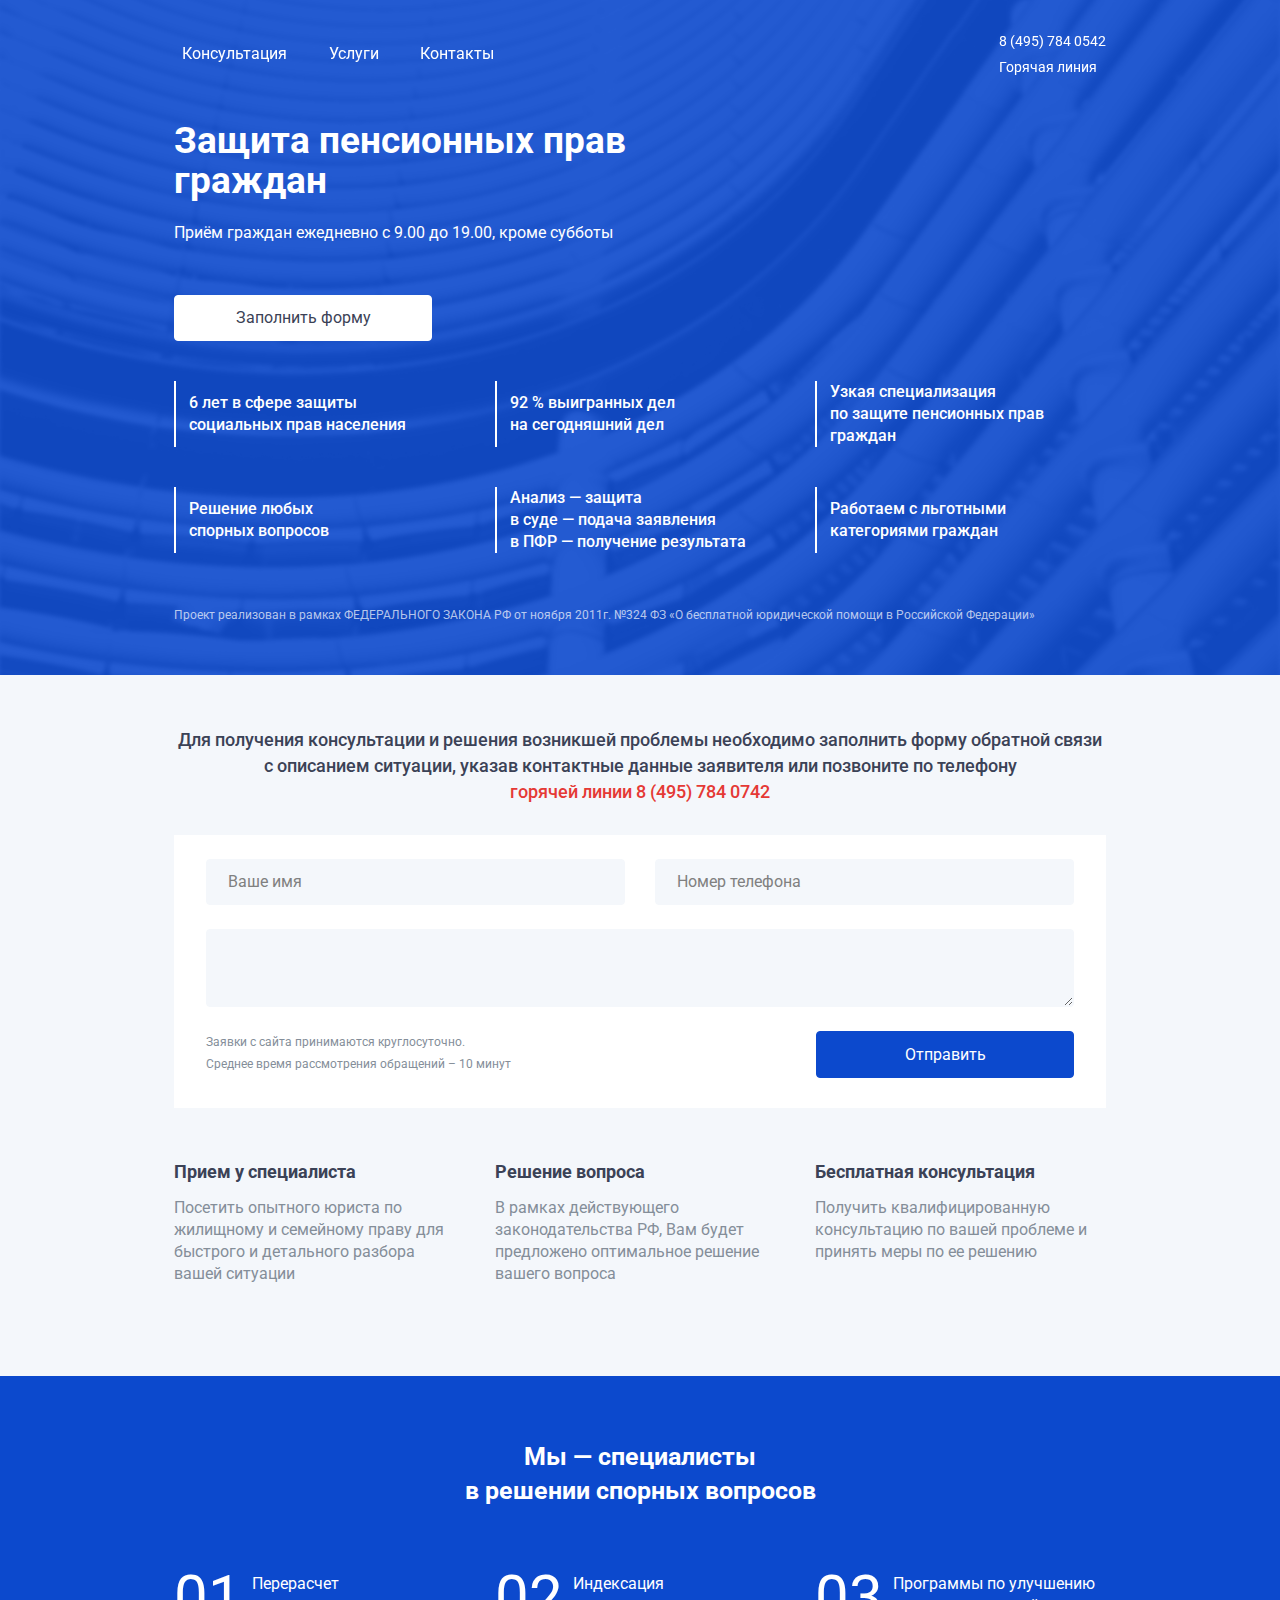
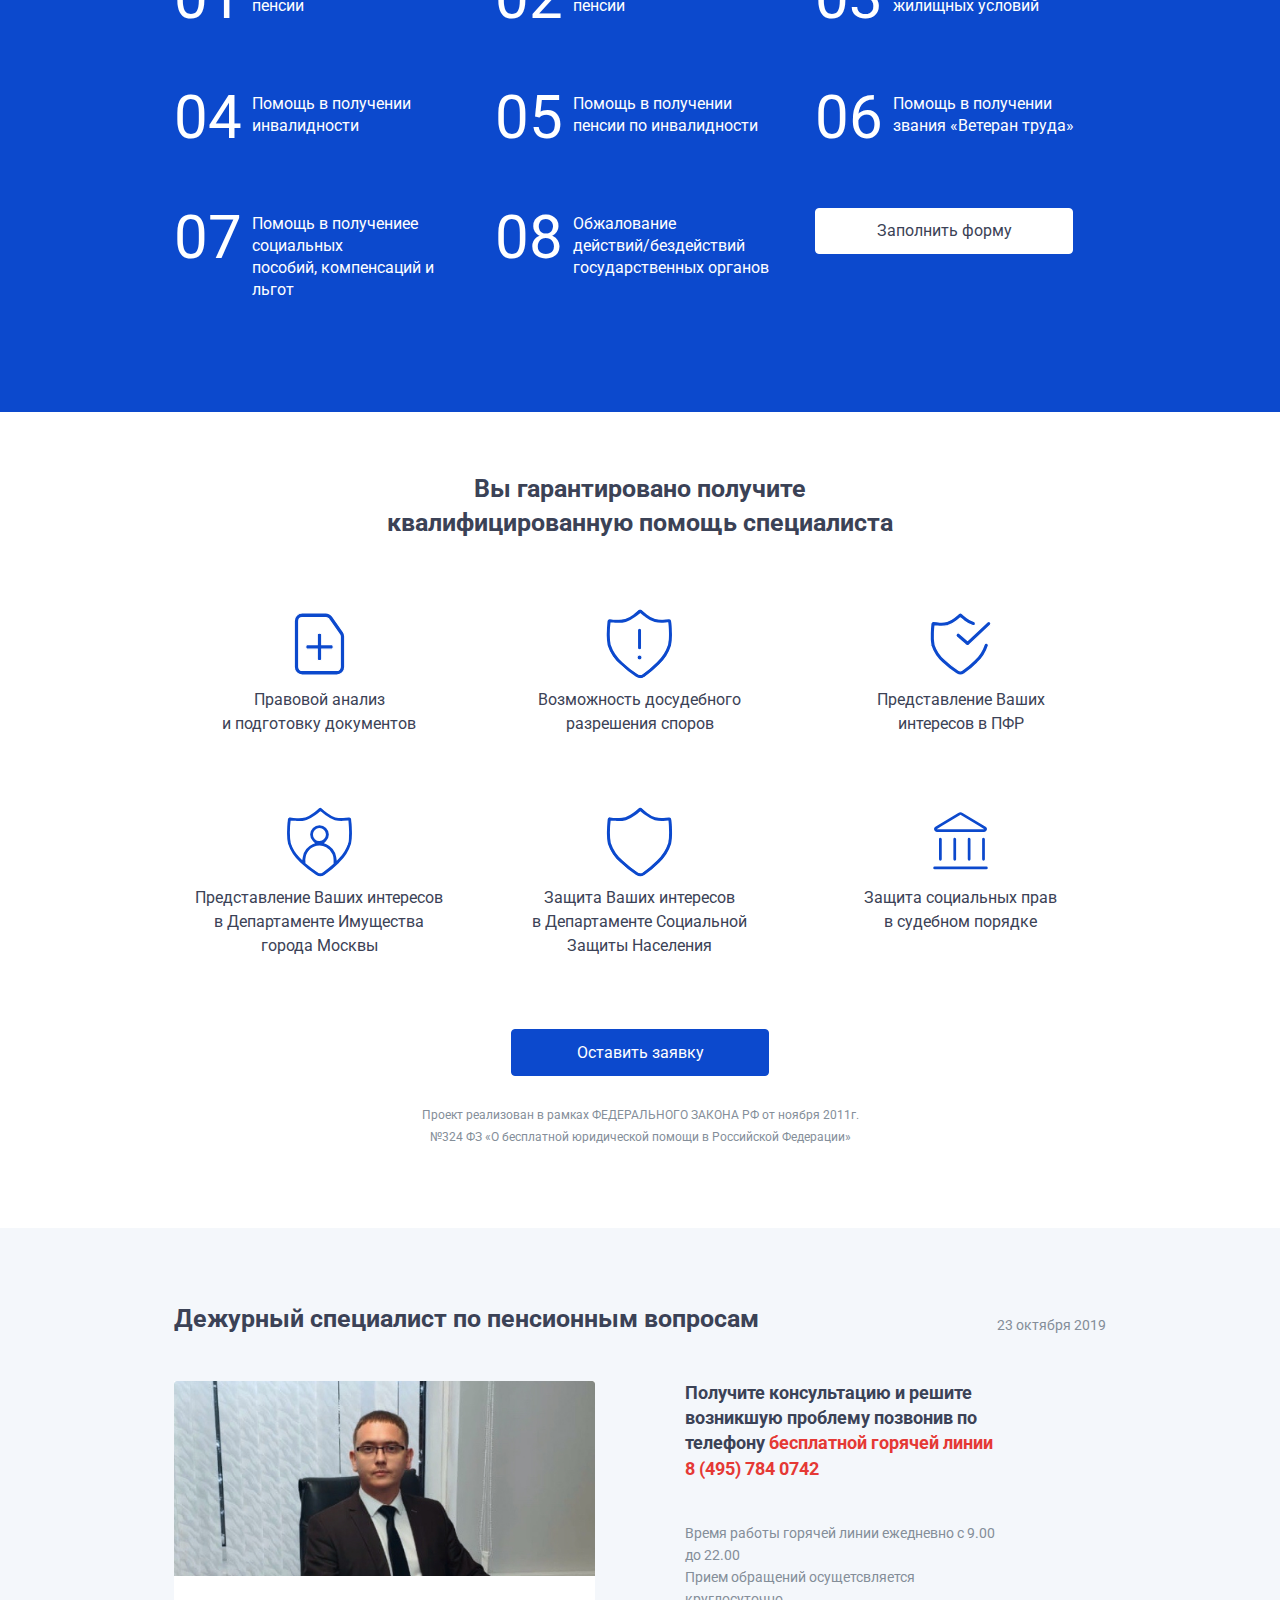
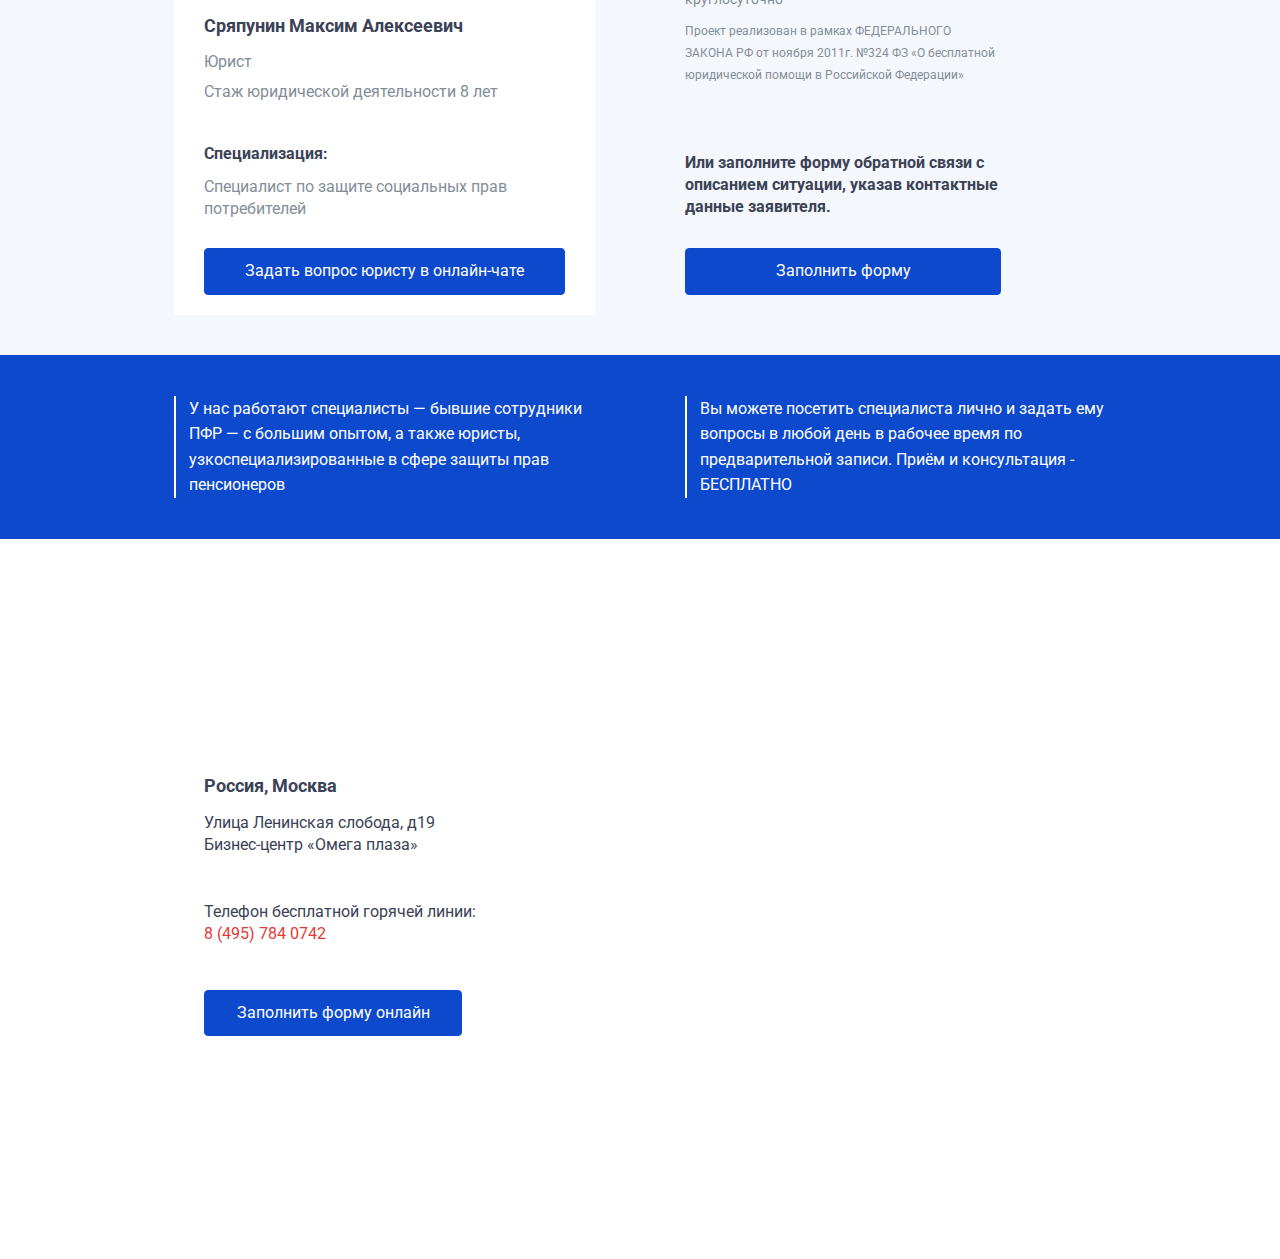
==== commit bc2e2f72: "Update 2019-10-23T16:40:01.579Z" ====
--- a/index.html
+++ b/index.html
@@ -58,23 +58,18 @@
           <nav id="main-nav" class="main-nav" role="navigation">
             <button id="main-nav-toggler" class="main-nav__toggler  burger"><span></span></button>
             <ul class="main-nav__list">
-              <li class="main-nav__item main-nav__item--active">
-                <a href="#" class="main-nav__link">
+              <li class="main-nav__item">
+                <a href="#request" class="main-nav__link">
                   Консультация
                 </a>
               </li>
               <li class="main-nav__item">
-                <a href="#" class="main-nav__link">
+                <a href="#questions" class="main-nav__link">
                   Услуги
                 </a>
               </li>
               <li class="main-nav__item">
-                <a href="#" class="main-nav__link">
-                  Отзывы
-                </a>
-              </li>
-              <li class="main-nav__item">
-                <a href="#" class="main-nav__link">
+                <a href="#contacts" class="main-nav__link">
                   Контакты
                 </a>
               </li>
@@ -94,7 +89,7 @@
         <div class="intro-top">
           <h1>Защита пенсионных прав граждан</h1>
           <p>Приём граждан ежедневно с 9.00 до 19.00, кроме субботы</p>
-          <button class="btn btn--white">Заполнить форму</button>
+          <a href="#request" data-scroll-link class="btn btn--white">Заполнить форму</a>
         </div>
         <ul class="intro-list">
           <li>
@@ -123,7 +118,7 @@
     </div>
   </div>
 
-  <div class="landing__section landing__section--request">
+  <div id="request" class="landing__section landing__section--request">
     <div class="landing__wrap">
       <div class="landing__content">
         <div class="request-caption">
@@ -179,7 +174,7 @@
     </div>
   </div>
 
-  <div class="landing__section landing__section--questions">
+  <div id="questions" class="landing__section landing__section--questions">
     <div class="landing__wrap">
       <div class="landing__content">
         <h2>Мы — специалисты <br>
@@ -211,7 +206,7 @@
             <p>Обжалование <br> действий/бездействий <br> государственных органов</p>
           </li>
           <li class="list-action">
-            <a href="#" class="btn btn--white">Заполнить форму</a>
+            <a href="#request" data-scroll-link class="btn btn--white">Заполнить форму</a>
           </li>
         </ul>
       </div>
@@ -276,7 +271,7 @@
           </li>
         </ul>
         <div class="help-action">
-          <a href="#" class="btn">Оставить заявку</a>
+          <a href="#request" data-scroll-link class="btn">Оставить заявку</a>
           <p>Проект реализован в рамках ФЕДЕРАЛЬНОГО ЗАКОНА РФ от ноября 2011г. №324 ФЗ «О бесплатной юридической помощи в Российской
           Федерации»</p>
         </div>
@@ -320,7 +315,7 @@
             </div>
             <div class="jurist-info__bottom">
               <h5>Или заполните форму обратной связи с описанием ситуации, указав контактные данные заявителя.</h5>
-              <a href="#" class="btn btn--block">Заполнить форму</a>
+              <a href="#request" data-scroll-link class="btn btn--block">Заполнить форму</a>
             </div>
           </div>
         </div>
@@ -343,7 +338,7 @@
     </div>
   </div>
 
-  <div class="landing__section landing__section--contacts">
+  <div id="contacts" class="landing__section landing__section--contacts">
     <div id="map">
       <script type="text/javascript" charset="utf-8" async src="https://api-maps.yandex.ru/services/constructor/1.0/js/?um=constructor%3A29f5e36d870f17a10d2b46c7eda7431d688ec6b595617a17dd992c7499e8e2e0&amp;width=100%25&amp;height=720&amp;lang=ru_RU&amp;scroll=false"></script>
     </div>
@@ -357,7 +352,7 @@
           <div class="part">
             <p>Телефон бесплатной горячей линии: <span>8 (495) 784 0742</span></p>
           </div>
-          <a href="#" class="btn">Заполнить форму онлайн</a>
+          <a href="#request" class="btn" data-scroll-link>Заполнить форму онлайн</a>
         </div>
       </div>
     </div>
--- a/css/style.min.css
+++ b/css/style.min.css
@@ -2,4 +2,4 @@
  * ВНИМАНИЕ! Этот файл генерируется автоматически.
  * Не пишите сюда ничего вручную, все такие правки будут потеряны.
  * Читайте ./README.md для понимания.
- */.owl-carousel{display:none;width:100%;-webkit-tap-highlight-color:transparent;position:relative;z-index:1}.owl-carousel .owl-stage{position:relative;-ms-touch-action:pan-Y;touch-action:manipulation;-moz-backface-visibility:hidden}.owl-carousel .owl-stage:after{content:".";display:block;clear:both;visibility:hidden;line-height:0;height:0}.owl-carousel .owl-stage-outer{position:relative;overflow:hidden;-webkit-transform:translate3d(0px,0,0)}.owl-carousel .owl-item,.owl-carousel .owl-wrapper{-webkit-backface-visibility:hidden;-moz-backface-visibility:hidden;-ms-backface-visibility:hidden;-webkit-transform:translate3d(0,0,0);-moz-transform:translate3d(0,0,0);-ms-transform:translate3d(0,0,0)}.owl-carousel .owl-item{position:relative;min-height:1px;float:left;-webkit-backface-visibility:hidden;-webkit-tap-highlight-color:transparent;-webkit-touch-callout:none}.owl-carousel .owl-item img{display:block;width:100%}.owl-carousel .owl-dots.disabled,.owl-carousel .owl-nav.disabled{display:none}.owl-carousel .owl-dot,.owl-carousel .owl-nav .owl-next,.owl-carousel .owl-nav .owl-prev{cursor:pointer;-webkit-user-select:none;-khtml-user-select:none;-moz-user-select:none;-ms-user-select:none;user-select:none}.owl-carousel .owl-nav button.owl-next,.owl-carousel .owl-nav button.owl-prev,.owl-carousel button.owl-dot{background:0 0;color:inherit;border:none;padding:0!important;font:inherit}.owl-carousel.owl-loaded{display:block}.owl-carousel.owl-loading{opacity:0;display:block}.owl-carousel.owl-hidden{opacity:0}.owl-carousel.owl-refresh .owl-item{visibility:hidden}.owl-carousel.owl-drag .owl-item{-ms-touch-action:pan-y;touch-action:pan-y;-webkit-user-select:none;-moz-user-select:none;-ms-user-select:none;user-select:none}.owl-carousel.owl-grab{cursor:move;cursor:grab}.owl-carousel.owl-rtl{direction:rtl}.owl-carousel.owl-rtl .owl-item{float:right}.no-js .owl-carousel{display:block}.owl-carousel .animated{animation-duration:1000ms;animation-fill-mode:both}.owl-carousel .owl-animated-in{z-index:0}.owl-carousel .owl-animated-out{z-index:1}.owl-carousel .fadeOut{animation-name:fadeOut}@keyframes fadeOut{0%{opacity:1}100%{opacity:0}}.owl-height{transition:height 500ms ease-in-out}.owl-carousel .owl-item .owl-lazy{opacity:0;transition:opacity 400ms ease}.owl-carousel .owl-item .owl-lazy:not([src]),.owl-carousel .owl-item .owl-lazy[src^=""]{max-height:0}.owl-carousel .owl-item img.owl-lazy{transform-style:preserve-3d}.owl-carousel .owl-video-wrapper{position:relative;height:100%;background:#000}.owl-carousel .owl-video-play-icon{position:absolute;height:80px;width:80px;left:50%;top:50%;margin-left:-40px;margin-top:-40px;background:url(owl.video.play.png) no-repeat;cursor:pointer;z-index:1;-webkit-backface-visibility:hidden;transition:transform 100ms ease}.owl-carousel .owl-video-play-icon:hover{-ms-transform:scale(1.3,1.3);transform:scale(1.3,1.3)}.owl-carousel .owl-video-playing .owl-video-play-icon,.owl-carousel .owl-video-playing .owl-video-tn{display:none}.owl-carousel .owl-video-tn{opacity:0;height:100%;background-position:center center;background-repeat:no-repeat;background-size:contain;transition:opacity 400ms ease}.owl-carousel .owl-video-frame{position:relative;z-index:1;height:100%;width:100%}/*! nouislider - 10.1.0 - 2017-07-28 17:11:18 */.noUi-target,.noUi-target *{-webkit-touch-callout:none;-webkit-tap-highlight-color:transparent;-webkit-user-select:none;-ms-touch-action:none;touch-action:none;-ms-user-select:none;-moz-user-select:none;user-select:none;-moz-box-sizing:border-box;box-sizing:border-box}.noUi-target{position:relative;direction:ltr}.noUi-base{width:100%;height:100%;position:relative;z-index:1}.noUi-connect{position:absolute;right:0;top:0;left:0;bottom:0}.noUi-origin{position:absolute;height:0;width:0}.noUi-handle{position:relative;z-index:1}.noUi-state-tap .noUi-connect,.noUi-state-tap .noUi-origin{-webkit-transition:top .3s,right .3s,bottom .3s,left .3s;transition:top .3s,right .3s,bottom .3s,left .3s}.noUi-state-drag *{cursor:inherit!important}.noUi-base,.noUi-handle{-webkit-transform:translate3d(0,0,0);transform:translate3d(0,0,0)}.noUi-horizontal{height:18px}.noUi-horizontal .noUi-handle{width:34px;height:28px;left:-17px;top:-6px}.noUi-vertical{width:18px}.noUi-vertical .noUi-handle{width:28px;height:34px;left:-6px;top:-17px}.noUi-target{background:#FAFAFA;border-radius:4px;border:1px solid #D3D3D3;box-shadow:inset 0 1px 1px #F0F0F0,0 3px 6px -5px #BBB}.noUi-connect{background:#3FB8AF;border-radius:4px;box-shadow:inset 0 0 3px rgba(51,51,51,.45);-webkit-transition:background 450ms;transition:background 450ms}.noUi-draggable{cursor:ew-resize}.noUi-vertical .noUi-draggable{cursor:ns-resize}.noUi-handle{border:1px solid #D9D9D9;border-radius:3px;background:#FFF;cursor:default;box-shadow:inset 0 0 1px #FFF,inset 0 1px 7px #EBEBEB,0 3px 6px -3px #BBB}.noUi-active{box-shadow:inset 0 0 1px #FFF,inset 0 1px 7px #DDD,0 3px 6px -3px #BBB}.noUi-handle:after,.noUi-handle:before{content:"";display:block;position:absolute;height:14px;width:1px;background:#E8E7E6;left:14px;top:6px}.noUi-handle:after{left:17px}.noUi-vertical .noUi-handle:after,.noUi-vertical .noUi-handle:before{width:14px;height:1px;left:6px;top:14px}.noUi-vertical .noUi-handle:after{top:17px}[disabled] .noUi-connect{background:#B8B8B8}[disabled] .noUi-handle,[disabled].noUi-handle,[disabled].noUi-target{cursor:not-allowed}.noUi-pips,.noUi-pips *{-moz-box-sizing:border-box;box-sizing:border-box}.noUi-pips{position:absolute;color:#999}.noUi-value{position:absolute;white-space:nowrap;text-align:center}.noUi-value-sub{color:#ccc;font-size:10px}.noUi-marker{position:absolute;background:#CCC}.noUi-marker-large,.noUi-marker-sub{background:#AAA}.noUi-pips-horizontal{padding:10px 0;height:80px;top:100%;left:0;width:100%}.noUi-value-horizontal{-webkit-transform:translate3d(-50%,50%,0);transform:translate3d(-50%,50%,0)}.noUi-marker-horizontal.noUi-marker{margin-left:-1px;width:2px;height:5px}.noUi-marker-horizontal.noUi-marker-sub{height:10px}.noUi-marker-horizontal.noUi-marker-large{height:15px}.noUi-pips-vertical{padding:0 10px;height:100%;top:0;left:100%}.noUi-value-vertical{-webkit-transform:translate3d(0,50%,0);transform:translate3d(0,50%,0);padding-left:25px}.noUi-marker-vertical.noUi-marker{width:5px;height:2px;margin-top:-1px}.noUi-marker-vertical.noUi-marker-sub{width:10px}.noUi-marker-vertical.noUi-marker-large{width:15px}.noUi-tooltip{display:block;position:absolute;border:1px solid #D9D9D9;border-radius:3px;background:#fff;color:#000;padding:5px;text-align:center;white-space:nowrap}.noUi-horizontal .noUi-tooltip{-webkit-transform:translate(-50%,0);transform:translate(-50%,0);left:50%;bottom:120%}.noUi-vertical .noUi-tooltip{-webkit-transform:translate(0,-50%);transform:translate(0,-50%);top:50%;right:120%}@-ms-viewport{width:device-width}.page{-webkit-box-sizing:border-box;box-sizing:border-box;font-size:10px;-webkit-tap-highlight-color:transparent;-ms-overflow-style:scrollbar;-ms-text-size-adjust:100%;min-width:320px;min-height:100%}.page__inner{min-height:100vh;display:-webkit-box;display:-ms-flexbox;display:flex;-webkit-box-orient:vertical;-webkit-box-direction:normal;-ms-flex-direction:column;flex-direction:column}.page__content{-webkit-box-flex:1;-ms-flex-positive:1;flex-grow:1}.page__footer-wrapper{-ms-flex-negative:0;flex-shrink:0}*,:after,:before{-webkit-box-sizing:inherit;box-sizing:inherit}body{display:-webkit-box;display:-ms-flexbox;display:flex;-webkit-box-orient:vertical;-webkit-box-direction:normal;-ms-flex-direction:column;flex-direction:column;background-color:#fff;margin:0;min-height:100%}[tabindex='-1']:focus{outline:0!important}[role=button]{cursor:pointer}input[type=search]{-webkit-appearance:textfield}[role=button],a,button,input,label,select,textarea{-ms-touch-action:manipulation;touch-action:manipulation}a svg,button svg{pointer-events:none}img{max-width:100%;height:auto}body{font-family:Roboto,sans-serif;font-size:16px;line-height:1.375em;color:#3B4256}h1,h2,h3,h4,h5,h6{font-family:Roboto,sans-serif;font-weight:700;line-height:1.375em;color:currentColor}h1,h2,h3{margin-top:1.375em;margin-bottom:.6875em}h4,h5,h6{margin-top:.6875em;margin-bottom:.6875em}h1{font-size:36.92px}h2{font-size:24.62px}h3{font-size:18.46px}h4{font-size:18px}h5,h6{font-size:1em}address,blockquote,dl,figure,ol,p,pre,ul{margin-top:.6875em;margin-bottom:.6875em}address{font-style:normal}ol,ul{padding-left:1.2em}ol ol,ol ul,ul ol,ul ul{margin-top:0;margin-bottom:0}li{line-height:inherit}dt{font-weight:700}dd{margin-left:0}dd+dt{margin-top:.6875em}hr{margin-top:1.375em;margin-bottom:1.375em;border:0;border-top:1px solid #999}small{font-size:.75em}sub,sup{font-size:70%}mark{background:#fcf8e3;padding:.1em .3em}b,strong{font-weight:bolder}abbr[title]{-webkit-text-decoration:underline dotted;text-decoration:underline dotted}blockquote{padding:0;margin-left:0;margin-right:0}code,kbd,pre,samp{font-family:Menlo,Monaco,Consolas,"Liberation Mono","Courier New",monospace}code,kbd{padding:.06em .3em;color:#3B4256;background-color:#e6e6e6;border-radius:4px}kbd kbd{padding:0}pre{display:block;width:100%;overflow-x:auto;-moz-tab-size:2;-o-tab-size:2;tab-size:2}.fz-sm{font-size:12px}.fz-md{font-size:14px}.color-light{color:#848E99}.color-lighten{color:rgba(255,255,255,.7)}.main-nav{position:relative;z-index:10}.main-nav__list{margin:0;padding:0;list-style:none}.main-nav__item{position:relative;margin-right:1.6em}.main-nav__item--active>.main-nav__link{color:rgba(255,255,255,.7)}.main-nav__link{display:block;padding:.5em;text-decoration:none;color:#fff}.main-nav__link:focus,.main-nav__link:hover{text-decoration:none}.main-nav__toggler{display:inline-block;padding:0;background:0 0;border:none}.no-js .main-nav__toggler{display:none}.logo{display:block;white-space:nowrap}.btn{-webkit-box-sizing:border-box;box-sizing:border-box;display:inline-block;margin:0;padding:.7em 1.3em;white-space:nowrap;vertical-align:middle;-webkit-user-select:none;-moz-user-select:none;-ms-user-select:none;user-select:none;text-align:center;font-size:1em;font-family:inherit;line-height:1.375em;text-decoration:none;text-transform:none;color:#fff;border-radius:4px;border:1px solid #0C49CD;background-color:#0C49CD;background-image:none;cursor:pointer;min-width:258px}.btn:focus,.btn:hover{text-decoration:none;color:#fff;background-color:#09389d;border-color:#093493}.btn:active,.btn:focus{outline:0;-webkit-box-shadow:0 0 0 2px rgba(12,73,205,.7);box-shadow:0 0 0 2px rgba(12,73,205,.7)}.btn--disabled,.btn:disabled{opacity:.7;cursor:not-allowed;color:#3B4256;background-color:#e6e6e6;border-color:#ccc}a.btn--disabled{pointer-events:none}.btn--block{width:100%}.btn--white{color:#3B4256;background-color:#fff;border:1px solid #fff}.btn--white:focus,.btn--white:hover{color:#3B4256;background-color:#e6e6e6;border-color:#e0e0e0}.btn--white--disabled,.btn--white:disabled{color:#fff;background-color:#0C49CD;border-color:#0C49CD}.temp-icon-left-arrow{background-image:url(../img/sprite-03358312488784798.png);background-position:0 0;width:32px;height:32px}.temp-icon-right-arrow{background-image:url(../img/sprite-03358312488784798.png);background-position:-36px 0;width:32px;height:32px}.field-text{display:block;margin-bottom:.6875em}.field-text__name{display:block;margin-bottom:.4em;line-height:1.375em;font-weight:700}.field-text__input-wrap{display:block}.field-text__input{display:inline-block;vertical-align:middle;width:100%;padding:.7em 1.3em;margin:0;line-height:1.375em;font-size:1em;font-family:inherit;background-color:#F4F7FB;border:1px solid #F4F7FB;border-radius:4px;-webkit-appearance:textfield;-moz-appearance:textfield;appearance:textfield}.field-text__input:focus{background:#FFF;border:1px solid #62B0FF;outline:0;-webkit-box-shadow:none;box-shadow:none}.field-text__input[disabled],.field-text__input[readonly]{cursor:default;background-color:#ccc}.field-text__input[type=search]::-webkit-search-cancel-button,.field-text__input[type=search]::-webkit-search-decoration{-webkit-appearance:none}.field-text__input[type=color]{padding:0}.field-text__input::-webkit-input-placeholder{color:gray;opacity:1}.field-text__input::-moz-placeholder{color:gray;opacity:1}.field-text__input::-ms-input-placeholder{color:gray;opacity:1}.field-text__input::placeholder{color:gray;opacity:1}textarea.field-text__input{height:auto;min-height:calc(4.75em + 2px);resize:vertical}.field-text__help-text{display:block;padding-top:.4em;font-size:.75em;line-height:1.2em;color:gray}.field-text__help-text:empty{display:none}.field-text--error .field-text__help-text,.field-text--error .field-text__input,.field-text--error .field-text__name{color:#d8544f}.field-text--error .field-text__input{border-color:#d8544f;background-color:#f9e2e2}.field-checkbox{display:block;margin-bottom:.6875em}.field-checkbox__title{display:block;font-weight:700;line-height:1.375em;margin-bottom:.4em}.field-checkbox__input-wrap+.field-checkbox__input-wrap{margin-top:.6875em}.field-checkbox__name{position:relative;display:inline-block;padding-left:1.5em;margin-right:.6em;font-weight:400;line-height:1.375em}.field-checkbox__name-text:before{content:'';position:absolute;top:.1em;left:0;width:14px;height:14px;border:2px solid;border-radius:4px}input:focus~.field-checkbox__name-text:before{outline:0;-webkit-box-shadow:0 0 0 2px rgba(12,73,205,.7);box-shadow:0 0 0 2px rgba(12,73,205,.7)}.field-checkbox__name-text:after{content:'';position:absolute;top:calc(0.1em + 1px);left:3px;width:14px;height:6px;opacity:0;border-left:2px solid currentColor;border-bottom:2px solid currentColor;-webkit-transform:rotate(-45deg);transform:rotate(-45deg);-webkit-transition:opacity .3s;transition:opacity .3s}input:checked~.field-checkbox__name-text:after{opacity:1}.field-checkbox__input{position:absolute;top:.7em;left:0;padding:0;margin:0;-webkit-transform:translateY(-50%);transform:translateY(-50%);opacity:0}.field-checkbox__input:active,.field-checkbox__input:focus{outline:0;-webkit-box-shadow:0 0 0 2px rgba(12,73,205,.7);box-shadow:0 0 0 2px rgba(12,73,205,.7)}.field-checkbox__help-text-wrap{padding-left:1.5em}.field-checkbox__help-text{display:block;padding-top:.4em;font-size:.75em;line-height:1.2em;color:gray}.field-checkbox__help-text:empty{display:none}.field-checkbox__input-wrap--error .field-checkbox__help-text,.field-checkbox__input-wrap--error .field-checkbox__name-text{color:#d8544f}.field-radio{display:block;margin-bottom:.6875em}.field-radio__title{display:block;font-weight:700;line-height:1.375em;margin-bottom:.4em}.field-radio__input-wrap+.field-radio__input-wrap{margin-top:.6875em}.field-radio__name{position:relative;display:inline-block;padding-left:1.5em;margin-right:.6em;font-weight:400;line-height:1.375em}.field-radio__name-text:before{content:'';position:absolute;top:.1em;left:0;width:14px;height:14px;border:2px solid;border-radius:50%}input:focus~.field-radio__name-text:before{outline:0;-webkit-box-shadow:0 0 0 2px rgba(12,73,205,.7);box-shadow:0 0 0 2px rgba(12,73,205,.7)}.field-radio__name-text:after{content:'';position:absolute;top:calc(0.1em + 4px);left:4px;width:6px;height:6px;opacity:0;border-radius:50%;background-color:currentColor;-webkit-transition:opacity .3s;transition:opacity .3s}input:checked~.field-radio__name-text:after{opacity:1}.field-radio__input{position:absolute;top:.8em;left:0;padding:0;margin:0;-webkit-transform:translateY(-50%);transform:translateY(-50%);opacity:0}.field-radio__input:active,.field-radio__input:focus{outline:0;-webkit-box-shadow:0 0 0 2px rgba(12,73,205,.7);box-shadow:0 0 0 2px rgba(12,73,205,.7)}.field-radio__help-text-wrap{padding-left:1.5em}.field-radio__help-text{display:block;padding-top:.4em;font-size:.75em;line-height:1.2em;color:gray}.field-radio__help-text:empty{display:none}.field-radio__input-wrap--error .field-radio__help-text,.field-radio__input-wrap--error .field-radio__name-text{color:#d8544f}.field-toggler{display:block;margin-bottom:.6875em}.field-toggler__title{display:block;margin-bottom:.4em;line-height:1.375em;font-weight:700}.field-toggler__input-wrap+.field-toggler__input-wrap{margin-top:.6875em}.field-toggler__name{position:relative;display:inline-block;padding-left:3.2em;margin-right:.6em;font-weight:400;line-height:1.375em}.field-toggler__name-text:before{content:'';position:absolute;top:.6em;left:0;width:2.1875em;height:1.125em;-webkit-transform:translateY(-50%);transform:translateY(-50%);background-color:#fff;border:1px solid #999}input:focus~.field-toggler__name-text:before{outline:0;-webkit-box-shadow:0 0 0 2px rgba(12,73,205,.7);box-shadow:0 0 0 2px rgba(12,73,205,.7)}.field-toggler__name-text:after{content:'';position:absolute;top:.6em;left:2px;width:.875em;height:.875em;-webkit-transform:translateY(-50%);transform:translateY(-50%);background-color:#e6e6e6;border:1px solid #999;-webkit-transition:all .3s;transition:all .3s}input:checked~.field-toggler__name-text:after{-webkit-transform:translate(1.0625em,-50%);transform:translate(1.0625em,-50%)}.field-toggler__input{position:absolute;top:0;left:0;width:0;height:0;opacity:0}.field-toggler__help-text-wrap{padding-left:1.5em}.field-toggler__help-text{display:block;padding-top:.4em;font-size:.75em;line-height:1.2em;color:gray}.field-toggler__help-text:empty{display:none}.field-file{display:block;margin-bottom:.6875em}.field-file__name{display:block;margin-bottom:.4em;line-height:1.375em;font-weight:700}.field-file__input-wrap{display:block;position:relative}.field-file__input{position:absolute;width:1px;height:1px;opacity:0}.field-file__input:active~.field-file__name-text,.field-file__input:focus~.field-file__name-text{outline:0;-webkit-box-shadow:0 0 0 2px rgba(12,73,205,.7);box-shadow:0 0 0 2px rgba(12,73,205,.7)}.field-file__name-text{position:relative;display:-webkit-box;display:-ms-flexbox;display:flex;-webkit-box-align:baseline;-ms-flex-align:baseline;align-items:baseline;width:100%;background-color:#fff;border:1px solid #999;border-radius:4px;white-space:nowrap;overflow:hidden;text-overflow:ellipsis;cursor:pointer}.field-file__name-text:before{content:attr(data-button-text);display:block;background-color:#e6e6e6;border-right:1px solid #999;margin-right:1.7em;line-height:1.375em;padding:1em 1.7em;border-top-left-radius:4px;border-bottom-left-radius:4px}.field-file__name-text:focus:before,.field-file__name-text:hover:before{background-color:#ccc}.field-file__help-text{display:block;padding-top:.4em;font-size:.75em;line-height:1.2em;color:gray}.field-file__help-text:empty{display:none}.field-file--error .field-file__help-text,.field-file--error .field-file__input,.field-file--error .field-file__name,.field-file--error .field-file__name-text{color:#d8544f}.field-file--error .field-file__name-text{border-color:#d8544f;background-color:#f9e2e2}.field-range{display:block;margin-bottom:.6875em}.field-range__name{display:block;margin-bottom:.4em;line-height:1.375em;font-weight:700}.field-range__input-wrap{position:relative}.field-range__input{-ms-flex-item-align:center;align-self:center;padding:0;width:100%;height:2em;border-radius:.25rem;border:0;background:0 0;font-size:inherit;cursor:pointer;-webkit-appearance:none;-moz-appearance:none;appearance:none}.field-range__input::-webkit-slider-runnable-track,.field-range__input::-webkit-slider-thumb{-webkit-appearance:none}.field-range__input:focus{outline:0;-webkit-box-shadow:0 0 0 2px rgba(12,73,205,.7);box-shadow:0 0 0 2px rgba(12,73,205,.7)}.field-range__input::-webkit-slider-runnable-track{-webkit-box-sizing:border-box;box-sizing:border-box;width:100%;height:.75em;border-radius:4px;background:#fff;border:1px solid #999}.field-range__input::-moz-range-track{box-sizing:border-box;width:100%;height:.75em;border-radius:4px;background:#fff;border:1px solid #999}.field-range__input::-ms-track{box-sizing:border-box;width:100%;height:.75em;border-radius:4px;background:#fff;border:1px solid #999;color:transparent}.field-range__input::-webkit-slider-thumb{margin-top:-.68em;-webkit-box-sizing:border-box;box-sizing:border-box;padding:0;width:2em;height:2em;border-radius:1em;-webkit-box-shadow:none;box-shadow:none;cursor:ew-resize;background:#e6e6e6;border:1px solid #999}.field-range__input::-moz-range-thumb{box-sizing:border-box;padding:0;width:2em;height:2em;border-radius:1em;box-shadow:none;cursor:ew-resize;background:#e6e6e6;border:1px solid #999}.field-range__input::-ms-thumb{box-sizing:border-box;padding:0;width:2em;height:2em;border-radius:1em;box-shadow:none;cursor:ew-resize;background:#e6e6e6;border:1px solid #999}.field-range__input::-ms-fill-lower,.field-range__input::-ms-tooltip{display:none}.field-range__help-text{display:block;font-size:.75em;line-height:1.2em;color:gray;padding-top:0}.field-range__help-text:empty{display:none}.field-select{display:block;margin-bottom:.6875em}.field-select__name{display:block;margin-bottom:.4em;line-height:1.375em;font-weight:700}.field-select__select{display:inline-block;vertical-align:middle;width:100%;line-height:1.375em;padding:1em 1.7em;font-size:inherit;font-family:inherit;border:1px solid #999;border-radius:4px;-webkit-appearance:none;-moz-appearance:none;appearance:none;background-color:#fff;background-image:url("data:image/svg+xml;charset=utf-8,%3Csvg xmlns='http://www.w3.org/2000/svg' viewBox='0 0 17 11' width='17' height='11'%3E%3Cpath fill='%23B1B1B1' d='M.202 1.97L1.956.204A.61.61 0 0 1 2.43 0a.61.61 0 0 1 .47.204L8.5 5.84 14.1.204A.61.61 0 0 1 14.57 0a.61.61 0 0 1 .474.204l1.754 1.766a.618.618 0 0 1 .202.473.62.62 0 0 1-.202.476l-7.826 7.875A.61.61 0 0 1 8.5 11a.61.61 0 0 1-.472-.204L.202 2.92A.618.618 0 0 1 0 2.444c0-.203.067-.34.202-.475z'/%3E%3C/svg%3E");background-repeat:no-repeat;background-position:right .3em center;background-size:1.063em .688em}.field-select__select[multiple]{background-image:none;min-height:6.8em}.field-select__select::-ms-expand{display:none}.field-select__select:active,.field-select__select:focus{outline:0;-webkit-box-shadow:0 0 0 2px rgba(12,73,205,.7);box-shadow:0 0 0 2px rgba(12,73,205,.7)}.field-select__select[disabled],.field-select__select[readonly]{cursor:default;background-color:#e6e6e6}.field-select__help-text{display:block;padding-top:.4em;font-size:.75em;line-height:1.2em;color:gray}.field-select__help-text:empty{display:none}.field-select--error .field-select__help-text,.field-select--error .field-select__name,.field-select--error .field-select__select{color:#d8544f}.field-select--error .field-select__select{border-color:#d8544f;background-color:#f9e2e2}.field-actions{display:block;margin-top:1.375em;margin-bottom:.6875em}.field-actions .btn{margin-bottom:.6875em}.field-actions__text{display:block;margin-top:.6875em;margin-bottom:.6875em;font-size:.75em;color:gray;line-height:1.2em}.form__fieldset{min-width:0;padding:0;margin:0;border:0}.form__fieldset:not(:last-child){margin-bottom:1.375em}.form__legend{display:block;width:100%;margin-top:1.375em;margin-bottom:.6875em;font-size:24px;font-family:Roboto,sans-serif;font-weight:700;line-height:1.375em;color:currentColor}.code{display:block;width:100%;max-height:50rem;padding:1em;margin-bottom:.6875em;overflow-x:auto;background-color:#e6e6e6;border-radius:4px;border:1px solid #ccc;white-space:normal;-moz-tab-size:2;-o-tab-size:2;tab-size:2}.code code{display:block;padding:0;white-space:pre;background-color:transparent}.thumb{display:inline-block;padding:.4rem;line-height:1.375em;background-color:#fff;border:1px solid #999;border-radius:4px;-webkit-transition:all .3s;transition:all .3s}.alert{position:relative;padding:.7em 1em;margin-top:1em;margin-bottom:1em;border:1px solid #ccc;border-radius:4px;color:#3B4256;background-color:#e6e6e6}.alert>:first-child{margin-top:0}.alert>:last-child{margin-bottom:0}.alert__header{display:block;margin-top:0;margin-bottom:.2em;font-size:24px;font-weight:400;line-height:1.4;color:inherit}.alert--danger{background-color:#d8544f;border:1px solid #c9312c;color:#fff}.alert--danger a{color:inherit;text-decoration:underline}.alert--danger a:focus,.alert--danger a:hover{text-decoration:none}.alert--success{background-color:#E94B3D;border:1px solid #da2919;color:#fff}.alert--success a{color:inherit;text-decoration:underline}.alert--success a:focus,.alert--success a:hover{text-decoration:none}.alert--warning{background-color:#fcedd9;border:1px solid #f8d8ab;color:#3B4256}.to-top{position:fixed;right:1rem;bottom:1rem;z-index:1;width:4rem;height:4rem;border-radius:50%;background-color:#000;color:transparent;font:0/0 a;background-image:url("data:image/svg+xml,%3Csvg xmlns='http://www.w3.org/2000/svg' viewBox='0 0 17 11' width='17' height='11'%3E%3Cpath fill='%23fff' d='M.202 1.97L1.956.204A.61.61 0 0 1 2.43 0a.61.61 0 0 1 .47.204L8.5 5.84 14.1.204A.61.61 0 0 1 14.57 0a.61.61 0 0 1 .474.204l1.754 1.766a.618.618 0 0 1 .202.473.62.62 0 0 1-.202.476l-7.826 7.875A.61.61 0 0 1 8.5 11a.61.61 0 0 1-.472-.204L.202 2.92A.618.618 0 0 1 0 2.444c0-.203.067-.34.202-.475z'/%3E%3C/svg%3E");background-repeat:no-repeat;background-position:center;-webkit-transform:rotate(180deg);transform:rotate(180deg)}.js .to-top{display:none}.dropdown{position:relative;display:inline-block}.dropdown__menu{position:absolute;z-index:-1;top:100%;left:0;max-width:90vw;width:1px;margin:0;background-color:#fff;color:#3B4256;opacity:0;visibility:hidden;overflow:hidden;-webkit-transition:opacity .3s;transition:opacity .3s}.dropdown__menu--up{top:auto;bottom:100%}.dropdown__menu--right{left:auto;right:0}.dropdown--open .dropdown__menu{z-index:1;visibility:visible;opacity:1;width:auto}.menu{min-width:10em;margin:0;padding:.3em 0;list-style:none}.menu__item--separator:not(:last-child){padding-bottom:.3em;margin-bottom:.3em;border-bottom:1px solid #999}.menu__link{display:block;white-space:nowrap;width:100%;overflow:hidden;text-overflow:ellipsis;padding:.3em 1em;color:#3B4256;text-decoration:none}.label{display:inline-block;position:relative;margin:0 .1em;vertical-align:baseline;line-height:1;padding:.25em .4em .2em;background-color:#e6e6e6;color:#3B4256;text-decoration:none;text-transform:none;font-weight:700;font-size:.75em;white-space:nowrap;border-radius:4px}.label:focus,.label:hover{color:#3B4256;text-decoration:none}.loader{display:inline-block}.loader:before{content:'';display:block;width:1em;height:1em;border:3px solid #e6e6e6;border-top:3px solid #ccc;border-radius:50%;-webkit-animation:loader-rotate 1s linear infinite;animation:loader-rotate 1s linear infinite}@-webkit-keyframes loader-rotate{0%{-webkit-transform:rotate(0);transform:rotate(0)}100%{-webkit-transform:rotate(360deg);transform:rotate(360deg)}}@keyframes loader-rotate{0%{-webkit-transform:rotate(0);transform:rotate(0)}100%{-webkit-transform:rotate(360deg);transform:rotate(360deg)}}.table{border-collapse:collapse;width:100%;border:1px solid #999;margin:1.375em 0}.table caption{padding-top:.4em;text-align:right;caption-side:bottom;font-size:.75em;line-height:1em;color:gray}.table td,.table th{padding:1em 1.7em;vertical-align:top;border-bottom:1px solid #999}.table td:not(:first-child),.table th:not(:first-child){border-left:1px solid #999}.table th{text-align:left}.table-mobile-scroll{display:block;width:100%;overflow-x:auto;margin-top:1.375em;margin-bottom:1.375em;border:1px solid #999}.table-mobile-scroll table{margin:0;border:0!important;width:100%}.table-mobile-scroll tbody:last-child tr:last-child td,.table-mobile-scroll tbody:last-child tr:last-child th,.table-mobile-scroll tfoot:last-child tr:last-child td,.table-mobile-scroll tfoot:last-child tr:last-child th,.table-mobile-scroll thead:last-child tr:last-child td,.table-mobile-scroll thead:last-child tr:last-child th{border-bottom:0}.table-mobile-scroll caption{text-align:left;padding:.4em;border-bottom:1px solid #999;caption-side:top}.swipe{overflow:hidden;visibility:hidden;position:relative}.swipe-wrap{overflow:hidden;position:relative}.swipe-wrap>div{float:left;width:100%;position:relative;overflow:hidden}.pagination{display:-webkit-box;display:-ms-flexbox;display:flex;-ms-flex-wrap:wrap;flex-wrap:wrap;margin-top:1.375em;margin-bottom:1.375em}.pagination__item{display:block;padding:.5em;min-width:2.5em;border:1px solid #999;text-decoration:none;text-align:center;color:#3B4256}.pagination__item+.pagination__item{border-left:0}.pagination__item:focus,.pagination__item:hover{text-decoration:none;color:#3B4256}.pagination__item--active,a.pagination__item:focus,a.pagination__item:hover{background-color:#e6e6e6}.breadcrumbs{padding:0;list-style:none;margin:1.375em 0}.breadcrumbs__item{display:inline-block;margin-right:.6em;white-space:nowrap}.breadcrumbs__item:not(:last-child):after{content:'>';display:inline-block;margin-left:.8em;color:gray}.breadcrumbs__link,.breadcrumbs__link:focus,.breadcrumbs__link:hover{color:#3B4256;text-decoration:none}.off-canvas{position:relative;overflow:hidden}.off-canvas__aside{max-height:30vh;overflow-y:auto;-webkit-backface-visibility:hidden;backface-visibility:hidden;background-color:#1a1a1a;color:#fff;-webkit-transition:-webkit-transform .3s ease;transition:-webkit-transform .3s ease;transition:transform .3s ease;transition:transform .3s ease,-webkit-transform .3s ease}.js .off-canvas__aside{position:fixed;z-index:2;width:250px;height:100%;max-height:none;-webkit-transform:translateX(-250px);transform:translateX(-250px)}.off-canvas__aside a,.off-canvas__aside a:focus,.off-canvas__aside a:hover{color:#fff}.off-canvas__page-content{-webkit-backface-visibility:hidden;backface-visibility:hidden;-webkit-transition:-webkit-transform .3s ease;transition:-webkit-transform .3s ease;transition:transform .3s ease;transition:transform .3s ease,-webkit-transform .3s ease}.off-canvas__overlay{position:absolute;z-index:-1;top:0;left:0;width:100%;height:100%;background:rgba(0,0,0,.2);opacity:0;visibility:hidden}.js .off-canvas--open .off-canvas__overlay{position:fixed;z-index:1;opacity:1;visibility:visible;-webkit-transition:opacity .3s ease;transition:opacity .3s ease}.js .off-canvas--open .off-canvas__close{z-index:1;opacity:1;visibility:visible}.js .off-canvas--open .off-canvas__aside{-webkit-transform:translateX(0);transform:translateX(0)}.js .off-canvas--open .off-canvas__page-content{-webkit-transform:translateX(250px);transform:translateX(250px)}.burger{position:relative;z-index:1;display:-webkit-box;display:-ms-flexbox;display:flex;-webkit-box-align:center;-ms-flex-align:center;align-items:center;width:42px;height:30px;-webkit-user-select:none;-moz-user-select:none;-ms-user-select:none;user-select:none;cursor:pointer}.burger>span{display:inline-block;width:100%;height:3px;background:#fff;position:relative;-webkit-transition:background .3s .3s;transition:background .3s .3s}.burger>span:after,.burger>span:before{content:'';position:absolute;left:0;width:100%;height:3px;background:#fff;-webkit-transform-origin:50% 50%;transform-origin:50% 50%;-webkit-transition:top .3s .3s,-webkit-transform .3s;transition:top .3s .3s,-webkit-transform .3s;transition:top .3s .3s,transform .3s;transition:top .3s .3s,transform .3s,-webkit-transform .3s}.burger>span:before{top:-10px}.burger>span:after{top:10px}.burger--close>span{-webkit-transition:background .3s 0s;transition:background .3s 0s;background:0 0}.burger--close>span:after,.burger--close>span:before{-webkit-transition:top .3s,-webkit-transform .3s .3s;transition:top .3s,-webkit-transform .3s .3s;transition:top .3s,transform .3s .3s;transition:top .3s,transform .3s .3s,-webkit-transform .3s .3s;top:0}.burger--close>span:before{-webkit-transform:rotate3d(0,0,1,45deg);transform:rotate3d(0,0,1,45deg)}.burger--close>span:after{-webkit-transform:rotate3d(0,0,1,-45deg);transform:rotate3d(0,0,1,-45deg)}.progress{margin-top:1.375em;margin-bottom:1.375em;border:1px solid #999;border-radius:4px;text-align:center}.progress__bar{background-color:#e6e6e6;border-radius:4px;padding:.5em;max-width:100%;-webkit-transition:width .3s;transition:width .3s}.media{display:-webkit-box;display:-ms-flexbox;display:flex;margin-top:1.375em;margin-bottom:1.375em}.media__picture{-ms-flex-negative:0;flex-shrink:0;margin-right:1em}.media__body{-webkit-box-flex:1;-ms-flex-positive:1;flex-grow:1}.media__body :first-child{margin-top:0}.js-modal-open{overflow:hidden}.modal{display:none;overflow:hidden;position:fixed;top:0;right:0;bottom:0;left:0;z-index:100;-webkit-overflow-scrolling:touch}.js-modal-open .modal{overflow-x:hidden;overflow-y:auto}.modal__dialog{position:relative;margin:0;width:100%;height:100%}.modal__content{position:relative;display:-webkit-box;display:-ms-flexbox;display:flex;-webkit-box-orient:vertical;-webkit-box-direction:normal;-ms-flex-direction:column;flex-direction:column;min-width:100%;min-height:100%;background-color:#fff;outline:0}.modal__header{padding:5px 40px 0 10px;-ms-flex-negative:0;flex-shrink:0}.modal__title{margin-top:.6875em;margin-bottom:.6875em;font-size:18px;line-height:1.4;font-weight:700;color:currentColor}.modal__close{position:absolute!important;top:5px;right:5px}.modal__body{padding:0 10px;-webkit-box-flex:1;-ms-flex-positive:1;flex-grow:1}.modal__footer{padding:10px;-ms-flex-negative:0;flex-shrink:0}.modal__backdrop{position:fixed;top:0;right:0;bottom:0;left:0;z-index:99;background-color:rgba(0,0,0,.7)}@-webkit-keyframes modal-backdrop-show{0%{opacity:0}100%{opacity:1}}@keyframes modal-backdrop-show{0%{opacity:0}100%{opacity:1}}@-webkit-keyframes modal-content-show{0%{opacity:0;-webkit-transform:translateY(-2em);transform:translateY(-2em)}100%{opacity:1;-webkit-transform:translateY(0);transform:translateY(0)}}@keyframes modal-content-show{0%{opacity:0;-webkit-transform:translateY(-2em);transform:translateY(-2em)}100%{opacity:1;-webkit-transform:translateY(0);transform:translateY(0)}}.close{position:relative;z-index:1;display:-webkit-box;display:-ms-flexbox;display:flex;-webkit-box-align:center;-ms-flex-align:center;align-items:center;width:30px;height:30px;-webkit-user-select:none;-moz-user-select:none;-ms-user-select:none;user-select:none;cursor:pointer}.close>span{display:inline-block;width:100%;height:3px;background:0 0;position:relative}.close>span:after,.close>span:before{content:'';position:absolute;top:0;left:0;width:100%;height:3px;background:#fff;-webkit-transform-origin:50% 50%;transform-origin:50% 50%}.close>span:before{-webkit-transform:rotate3d(0,0,1,45deg);transform:rotate3d(0,0,1,45deg)}.close>span:after{-webkit-transform:rotate3d(0,0,1,-45deg);transform:rotate3d(0,0,1,-45deg)}.tabs{margin-top:1.375em;margin-bottom:1.375em}.tabs__links{margin:0;padding:0;list-style:none;display:-webkit-box;display:-ms-flexbox;display:flex;-ms-flex-wrap:wrap;flex-wrap:wrap;-webkit-box-align:end;-ms-flex-align:end;align-items:flex-end;cursor:pointer}.no-js .tabs__links{display:none}.tabs__links:after{content:'';-webkit-box-flex:1;-ms-flex-positive:1;flex-grow:1;height:1px;background-color:#999}.tabs__link-wrap{position:relative;border:1px solid #999}.tabs__link-wrap:not(:last-child){border-right:none}.tabs__link-wrap--active .tabs__link{color:#3B4256;background-color:#fff}.tabs__link{display:block;padding:1em 1.7em;color:gray;text-decoration:none;background-color:#e6e6e6}.tabs__link:focus,.tabs__link:hover{color:gray}.tabs__content-wrapper{display:block;padding:1em 1.7em;border:1px solid #999;border-top:none}.js .tabs__content-item{display:none}.js .tabs__content-item--active{display:block}.embed-responsive{position:relative;display:block;width:100%;padding:0;overflow:hidden}.embed-responsive::before{content:'';display:block;padding-top:56.25%}.embed-responsive iframe,.embed-responsive video{position:absolute;top:0;bottom:0;left:0;width:100%;height:100%;border:0}.embed-responsive--4-3::before{padding-top:75%}.js .pie-chart{display:inline-block;position:relative}.js .pie-chart__svg{display:block;-webkit-transform:rotate(-90deg);transform:rotate(-90deg)}.js .pie-chart__circle-back{fill:#ccc}.js .pie-chart__circle{fill:#ccc;stroke:#999}.js .pie-chart__descr{position:absolute;top:50%;left:50%;-webkit-transform:translate(-50%,-50%);transform:translate(-50%,-50%)}.fields-group{display:-webkit-box;display:-ms-flexbox;display:flex;-ms-flex-wrap:wrap;flex-wrap:wrap;-webkit-box-align:start;-ms-flex-align:start;align-items:flex-start;margin-bottom:.6875em}.fields-group .btn,.fields-group input,.fields-group select{position:relative;margin:0}.fields-group .btn:focus,.fields-group input:focus,.fields-group select:focus{position:relative;z-index:1}.fields-group .field-actions,.fields-group .field-text{margin:0}.fields-group .field-actions:not(:last-child) .btn{border-top-right-radius:0;border-bottom-right-radius:0}.fields-group .field-actions:not(:first-child) .btn{border-left:0;border-top-left-radius:0;border-bottom-left-radius:0}.fields-group .field-actions .btn:focus{z-index:1}.fields-group .field-text:not(:last-child) .field-text__input{border-top-right-radius:0;border-bottom-right-radius:0}.fields-group .field-text:not(:first-child) .field-text__input{border-left:0;border-top-left-radius:0;border-bottom-left-radius:0}.tooltip{position:relative;z-index:1}.tooltip__btn{display:inline-block;padding:0;width:1.375em;height:1.375em;overflow:hidden;border:none;color:transparent;background:url("data:image/svg+xml;charset=utf-8,%3Csvg xmlns='http://www.w3.org/2000/svg' viewBox='0 0 330 330' fill='gray'%3E%3Cpath d='M165 0C74.02 0 0 74.02 0 165c0 90.982 74.02 165 165 165s165-74.018 165-165C330 74.02 255.98 0 165 0zm0 300c-74.44 0-135-60.56-135-135C30 90.563 90.56 30 165 30s135 60.562 135 135c0 74.44-60.56 135-135 135z'/%3E%3Cpath d='M164.998 70c-11.026 0-19.996 8.976-19.996 20.01 0 11.022 8.97 19.99 19.996 19.99 11.026 0 19.996-8.968 19.996-19.99 0-11.034-8.97-20.01-19.996-20.01zm.002 70c-8.284 0-15 6.716-15 15v90c0 8.284 6.716 15 15 15 8.284 0 15-6.716 15-15v-90c0-8.284-6.716-15-15-15z'/%3E%3C/svg%3E") center/1em no-repeat}.tooltip__bubble{position:absolute;top:calc(100% + 8px);left:0;min-width:150px;max-width:250px;padding:10px 15px;background-color:#fff;-webkit-box-shadow:0 0 10px rgba(0,0,0,.5);box-shadow:0 0 10px rgba(0,0,0,.5)}@supports ((-webkit-filter:drop-shadow(0 0 0)) or (filter:drop-shadow(0 0 0))){.tooltip__bubble{-webkit-box-shadow:none;box-shadow:none;-webkit-filter:drop-shadow(0 0 5px rgba(0,0,0,.5));filter:drop-shadow(0 0 5px rgba(0,0,0,.5))}}.tooltip__bubble:before{content:'';position:absolute;top:-5px;left:5px;width:0;height:0;border-style:solid;border-width:0 5px 5px;border-color:transparent transparent #fff}.landing{-webkit-box-sizing:border-box;box-sizing:border-box;-webkit-tap-highlight-color:transparent;-ms-overflow-style:scrollbar;-ms-text-size-adjust:100%;min-width:320px;min-height:100%}.landing__header{padding:30px 0;z-index:2;position:fixed;top:0;left:0;right:0;width:100%}.landing__header--sticky{background-color:#0C49CD;position:fixed;top:0;left:0;bottom:auto;opacity:1;z-index:10;padding:15px 0!important;-webkit-animation:slideInDown .5s 1 ease-in-out;animation:slideInDown .5s 1 ease-in-out}.landing__header--sticky .header-phone p{display:none}.landing__header .landing__content{display:-webkit-box;display:-ms-flexbox;display:flex;-webkit-box-align:center;-ms-flex-align:center;align-items:center}.landing__header .landing__content .main-nav{margin-right:auto}.landing__section{padding:40px 0}.landing__section--intro{background-size:cover;background-repeat:no-repeat;position:relative;padding-top:70px}.landing__section--intro:before{content:"";position:absolute;top:0;left:0;right:0;bottom:0;background-color:rgba(12,73,205,.9)}.landing__section--intro .landing__wrap{position:relative;z-index:2;color:#fff}.landing__section--request{background-color:#F4F7FB}.landing__section--questions{background-color:#0C49CD;color:#fff;padding-top:30px}.landing__section--questions h2{text-align:center;margin-bottom:60px}.landing__section--help h2{text-align:center;margin-bottom:30px;margin-top:20px}.landing__section--jurist{background-color:#F4F7FB;padding-bottom:40px}.landing__section--helpful{background-color:#0C49CD;color:#fff;padding-top:30px;padding-bottom:30px}.landing__section--contacts{padding:0;position:relative}.landing__section--contacts .landing__content{padding-top:120px;padding-bottom:120px}.landing__section--contacts .landing__wrap{display:-webkit-box;display:-ms-flexbox;display:flex;-webkit-box-align:center;-ms-flex-align:center;align-items:center;height:720px}.landing__wrap{display:block;width:100%;margin-left:auto;margin-right:auto;padding-left:15px;padding-right:15px}.header-phone{color:#fff;font-size:14px}.header-phone__num{color:#fff;text-decoration:none;display:inline-block;margin-bottom:4px}.header-phone p{margin:0}.intro-top{margin-bottom:40px;max-width:560px}.intro-top h1{line-height:1.1;margin-bottom:20px}.intro-top .btn{margin-top:40px}.intro-list{display:-webkit-box;display:-ms-flexbox;display:flex;-ms-flex-wrap:wrap;flex-wrap:wrap;margin-left:-15px;margin-right:-15px;list-style:none;padding:0}.intro-list>*{-ms-flex-preferred-size:100%;flex-basis:100%}.intro-list li{-webkit-box-flex:0;-ms-flex:0 0 100%;flex:0 0 100%;max-width:100%;padding-left:15px;padding-right:15px;position:relative;margin-bottom:40px;display:-webkit-box;display:-ms-flexbox;display:flex;-webkit-box-align:center;-ms-flex-align:center;align-items:center}.intro-list li:before{content:"";position:absolute;background-color:#fff;width:2px;top:0;left:15px;bottom:0}.intro-list li p{padding-left:15px;margin:0}.request-caption{font-weight:500;font-size:16px;line-height:26px;text-align:center;margin:auto auto 30px}.request-caption a,.request-caption span{color:#E53935;text-decoration:none;white-space:nowrap}.request-form-wrap{background:#fff;padding:24px 32px;margin-bottom:40px}.request-form{display:-webkit-box;display:-ms-flexbox;display:flex;-ms-flex-wrap:wrap;flex-wrap:wrap;margin-left:-15px;margin-right:-15px}.request-form>*{-ms-flex-preferred-size:100%;flex-basis:100%}.request-form__col-12,.request-form__col-6{-webkit-box-flex:0;-ms-flex:0 0 100%;flex:0 0 100%;max-width:100%;padding-left:15px;padding-right:15px}.request-form__action{-webkit-box-flex:0;-ms-flex:0 0 100%;flex:0 0 100%;max-width:100%;padding-left:15px;padding-right:15px;display:-webkit-box;display:-ms-flexbox;display:flex;-ms-flex-wrap:wrap;flex-wrap:wrap;-webkit-box-align:start;-ms-flex-align:start;align-items:flex-start}.request-form__action p{margin-right:auto;margin-top:0}.request-form .field-text{margin-bottom:24px}.request-list{padding:0;list-style:none;display:-webkit-box;display:-ms-flexbox;display:flex;-ms-flex-wrap:wrap;flex-wrap:wrap;margin-left:-15px;margin-right:-15px}.request-list>*{-ms-flex-preferred-size:100%;flex-basis:100%}.request-list li{-webkit-box-flex:0;-ms-flex:0 0 100%;flex:0 0 100%;max-width:100%;padding-left:15px;padding-right:15px;margin-bottom:40px}.request-list li p{margin:0}.questions-list{list-style:none;padding:0;counter-reset:questions-counter;display:-webkit-box;display:-ms-flexbox;display:flex;-ms-flex-wrap:wrap;flex-wrap:wrap;margin-left:-15px;margin-right:-15px}.questions-list>*{-ms-flex-preferred-size:100%;flex-basis:100%}.questions-list .list-item{-webkit-box-flex:0;-ms-flex:0 0 100%;flex:0 0 100%;max-width:100%;padding-left:15px;padding-right:15px;display:-webkit-box;display:-ms-flexbox;display:flex;-webkit-box-align:start;-ms-flex-align:start;align-items:flex-start;margin-bottom:60px}.questions-list .list-item p{margin:5px 0 0}.questions-list .list-item:before{counter-increment:questions-counter;content:"0" counter(questions-counter);font-size:60px;line-height:1;margin-right:10px;display:inline-block}.questions-list .list-action{-webkit-box-flex:0;-ms-flex:0 0 100%;flex:0 0 100%;max-width:100%;padding-left:15px;padding-right:15px}.help-list{list-style:none;padding:0;display:-webkit-box;display:-ms-flexbox;display:flex;-ms-flex-wrap:wrap;flex-wrap:wrap;margin-left:-15px;margin-right:-15px}.help-list>*{-ms-flex-preferred-size:100%;flex-basis:100%}.help-item{-webkit-box-flex:0;-ms-flex:0 0 100%;flex:0 0 100%;max-width:100%;padding-left:15px;padding-right:15px;text-align:center;margin-bottom:20px}.help-item__icon{width:69px;height:89px;margin:auto auto 30px}.help-item__icon svg{width:100%;height:auto}.help-item__text{color:#3B4256;line-height:24px}.help-action{text-align:center;max-width:440px;margin:40px auto}.help-action .btn{margin-bottom:20px}.help-action p{font-size:12px;color:#848E99}.jurist-header{display:-webkit-box;display:-ms-flexbox;display:flex;-ms-flex-wrap:wrap;flex-wrap:wrap;-webkit-box-align:end;-ms-flex-align:end;align-items:flex-end;margin-bottom:30px}.jurist-header h2{margin-right:auto;margin-bottom:15px}.jurist-header span{margin-bottom:15px}.jurist-row{display:-webkit-box;display:-ms-flexbox;display:flex;-ms-flex-wrap:wrap;flex-wrap:wrap;margin-left:-15px;margin-right:-15px}.jurist-row>*{-ms-flex-preferred-size:100%;flex-basis:100%}.jurist-card{-webkit-box-flex:0;-ms-flex:0 0 100%;flex:0 0 100%;max-width:100%;padding-left:15px;padding-right:15px;margin-bottom:30px}.jurist-card__img{width:100%}.jurist-card__inner{background:#fff}.jurist-card__body{padding:20px 30px}.jurist-card__body .part:first-child{margin-bottom:40px}.jurist-card__body .part p{margin:.5em 0}.jurist-card__body .part .btn{margin-top:20px}.jurist-info{-webkit-box-flex:0;-ms-flex:0 0 100%;flex:0 0 100%;max-width:100%;padding-left:15px;padding-right:15px;display:-webkit-box;display:-ms-flexbox;display:flex;-webkit-box-orient:vertical;-webkit-box-direction:normal;-ms-flex-direction:column;flex-direction:column;margin-bottom:20px}.jurist-info__top{margin-bottom:auto}.jurist-info__top h3{margin-top:0;margin-bottom:40px}.jurist-info__top h3 a,.jurist-info__top h3 span{color:#E53935;text-decoration:none}.jurist-info__bottom h5{margin-bottom:30px}.helpful-row{display:-webkit-box;display:-ms-flexbox;display:flex;-ms-flex-wrap:wrap;flex-wrap:wrap;margin-left:-15px;margin-right:-15px}.helpful-row>*{-ms-flex-preferred-size:100%;flex-basis:100%}.helpful-col{-webkit-box-flex:0;-ms-flex:0 0 100%;flex:0 0 100%;max-width:100%;padding-left:15px;padding-right:15px}.helpful-col p{position:relative;padding-left:15px;line-height:1.6}.helpful-col p:before{content:"";width:2px;background:#fff;position:absolute;top:0;bottom:0;left:0}#map{position:absolute;top:0;left:0;right:0;bottom:0;width:100%;height:100%}.contacts-card{position:relative;z-index:2;background:#fff;border-radius:4px;padding:30px;max-width:350px}.contacts-card .part{margin-bottom:45px}.contacts-card p span{white-space:nowrap;color:#E53935}@-webkit-keyframes slideInDown{from{-webkit-transform:translate3d(0,-100%,0);transform:translate3d(0,-100%,0);visibility:visible}to{-webkit-transform:translate3d(0,0,0);transform:translate3d(0,0,0)}}@keyframes slideInDown{from{-webkit-transform:translate3d(0,-100%,0);transform:translate3d(0,-100%,0);visibility:visible}to{-webkit-transform:translate3d(0,0,0);transform:translate3d(0,0,0)}}@media (min-width:480px){dd{margin-left:1.8em}.landing__wrap{width:100%}}@media (min-width:768px){.landing__wrap{width:100%}.help-item,.intro-list li,.questions-list .list-item,.request-form__col-6{-webkit-box-flex:0;-ms-flex:0 0 50%;flex:0 0 50%;max-width:50%;padding-left:15px;padding-right:15px}}@media (min-width:992px){.main-nav__list{display:-webkit-box;display:-ms-flexbox;display:flex;-ms-flex-wrap:wrap;flex-wrap:wrap}.main-nav__toggler{display:none}.modal__dialog{width:600px;height:auto}.modal--open .modal__dialog{-webkit-animation:modal-content-show .3s 1 both;animation:modal-content-show .3s 1 both}.modal__backdrop{-webkit-animation:modal-backdrop-show .3s 1;animation:modal-backdrop-show .3s 1}.modal--open{display:-webkit-box;display:-ms-flexbox;display:flex;-webkit-box-pack:center;-ms-flex-pack:center;justify-content:center;-webkit-box-align:center;-ms-flex-align:center;align-items:center}.landing__wrap{width:962px}.intro-list li{-webkit-box-flex:0;-ms-flex:0 0 33.33333%;flex:0 0 33.33333%;max-width:33.33333%;padding-left:15px;padding-right:15px}.request-caption{font-size:18px}.help-item,.questions-list .list-action,.questions-list .list-item,.request-list li{-webkit-box-flex:0;-ms-flex:0 0 33.33333%;flex:0 0 33.33333%;max-width:33.33333%;padding-left:15px;padding-right:15px}.jurist-card{-webkit-box-flex:0;-ms-flex:0 0 50%;flex:0 0 50%;max-width:50%;padding-left:15px;padding-right:45px!important;margin-bottom:0}.jurist-info{-webkit-box-flex:0;-ms-flex:0 0 50%;flex:0 0 50%;max-width:50%;padding-left:45px!important;padding-right:120px!important}.helpful-col{-webkit-box-flex:0;-ms-flex:0 0 50%;flex:0 0 50%;max-width:50%;padding-left:15px;padding-right:15px}.helpful-col:first-child{padding-right:45px}.helpful-col:last-child{padding-left:45px}}@media (min-width:1300px){h1{font-size:48px}h2{font-size:32px}h3{font-size:24px}.btn,.field-text__input{padding:1em 1.7em}.landing__section--intro{padding-top:220px}.landing__section--questions{padding-top:80px}.landing__section--help h2,.landing__section--jurist,.landing__section--questions h2{margin-bottom:100px}.landing__section--helpful{padding-top:80px;padding-bottom:80px}.landing__wrap{width:1170px}.intro-top{margin-bottom:60px}.intro-top .btn{margin-top:60px}.request-caption{margin-bottom:50px}.request-form-wrap{margin-bottom:80px}.questions-list .list-item{margin-bottom:100px}.help-item{margin-bottom:60px}.help-action{margin:60px auto}.helpful-col p{max-width:400px}}@media (max-width:479px){h1{font-size:32px}h2{font-size:20px}h3{font-size:18px}.intro-top{min-height:84vh;display:-webkit-box;display:-ms-flexbox;display:flex;-webkit-box-orient:vertical;-webkit-box-direction:normal;-ms-flex-direction:column;flex-direction:column;-webkit-box-pack:center;-ms-flex-pack:center;justify-content:center}.request-form-wrap{padding:20px}.jurist-card__body .part .btn span{display:none}.contacts-card{max-width:300px;padding:18px}}@media (max-width:991px){.js .main-nav__list{overflow:hidden;max-height:0;-webkit-transition:max-height .2s;transition:max-height .2s}.js .main-nav--open .main-nav__list{max-height:100vh;-webkit-transition:max-height .6s;transition:max-height .6s}.header-phone p{display:none}.questions-list{max-width:700px;margin:auto}.questions-list .list-action{display:-webkit-box;display:-ms-flexbox;display:flex;-webkit-box-pack:center;-ms-flex-pack:center;justify-content:center}.help-list{max-width:700px;margin:auto}}@media (max-width:767px){.btn{width:100%}.table-responsive{display:block;border:0}.table-responsive caption{display:block;width:100%;text-align:left}.table-responsive thead{display:none}.table-responsive tbody{display:block;width:100%}.table-responsive tbody tr{display:block;border:1px solid #999;border-bottom:0}.table-responsive tbody tr:not(:last-child){margin-bottom:1.375em}.table-responsive tbody td{display:block;width:100%;border-right:0!important;border-left:0!important}.table-responsive tbody td:before{display:block;font-weight:700;content:attr(data-label)}}@media print{*,:after,:before{background:0 0!important;color:#000!important;-webkit-box-shadow:none!important;box-shadow:none!important;text-shadow:none!important}a,a:visited{text-decoration:underline!important}a[href]:after{content:" (" attr(href) ")"}a[href^='#']:after,a[href^='javascript:']:after{content:''}abbr[title]:after{content:" (" attr(title) ")"}blockquote,pre{border:1px solid #999!important;page-break-inside:avoid}thead{display:table-header-group}img,tr{page-break-inside:avoid}img{max-width:100%!important}h2,h3,p{orphans:3;widows:3}h2,h3{page-break-after:avoid}table{border-collapse:collapse!important}table td,table th{background-color:#fff!important}}+ */.owl-carousel{display:none;width:100%;-webkit-tap-highlight-color:transparent;position:relative;z-index:1}.owl-carousel .owl-stage{position:relative;-ms-touch-action:pan-Y;touch-action:manipulation;-moz-backface-visibility:hidden}.owl-carousel .owl-stage:after{content:".";display:block;clear:both;visibility:hidden;line-height:0;height:0}.owl-carousel .owl-stage-outer{position:relative;overflow:hidden;-webkit-transform:translate3d(0px,0,0)}.owl-carousel .owl-item,.owl-carousel .owl-wrapper{-webkit-backface-visibility:hidden;-moz-backface-visibility:hidden;-ms-backface-visibility:hidden;-webkit-transform:translate3d(0,0,0);-moz-transform:translate3d(0,0,0);-ms-transform:translate3d(0,0,0)}.owl-carousel .owl-item{position:relative;min-height:1px;float:left;-webkit-backface-visibility:hidden;-webkit-tap-highlight-color:transparent;-webkit-touch-callout:none}.owl-carousel .owl-item img{display:block;width:100%}.owl-carousel .owl-dots.disabled,.owl-carousel .owl-nav.disabled{display:none}.owl-carousel .owl-dot,.owl-carousel .owl-nav .owl-next,.owl-carousel .owl-nav .owl-prev{cursor:pointer;-webkit-user-select:none;-khtml-user-select:none;-moz-user-select:none;-ms-user-select:none;user-select:none}.owl-carousel .owl-nav button.owl-next,.owl-carousel .owl-nav button.owl-prev,.owl-carousel button.owl-dot{background:0 0;color:inherit;border:none;padding:0!important;font:inherit}.owl-carousel.owl-loaded{display:block}.owl-carousel.owl-loading{opacity:0;display:block}.owl-carousel.owl-hidden{opacity:0}.owl-carousel.owl-refresh .owl-item{visibility:hidden}.owl-carousel.owl-drag .owl-item{-ms-touch-action:pan-y;touch-action:pan-y;-webkit-user-select:none;-moz-user-select:none;-ms-user-select:none;user-select:none}.owl-carousel.owl-grab{cursor:move;cursor:grab}.owl-carousel.owl-rtl{direction:rtl}.owl-carousel.owl-rtl .owl-item{float:right}.no-js .owl-carousel{display:block}.owl-carousel .animated{animation-duration:1000ms;animation-fill-mode:both}.owl-carousel .owl-animated-in{z-index:0}.owl-carousel .owl-animated-out{z-index:1}.owl-carousel .fadeOut{animation-name:fadeOut}@keyframes fadeOut{0%{opacity:1}100%{opacity:0}}.owl-height{transition:height 500ms ease-in-out}.owl-carousel .owl-item .owl-lazy{opacity:0;transition:opacity 400ms ease}.owl-carousel .owl-item .owl-lazy:not([src]),.owl-carousel .owl-item .owl-lazy[src^=""]{max-height:0}.owl-carousel .owl-item img.owl-lazy{transform-style:preserve-3d}.owl-carousel .owl-video-wrapper{position:relative;height:100%;background:#000}.owl-carousel .owl-video-play-icon{position:absolute;height:80px;width:80px;left:50%;top:50%;margin-left:-40px;margin-top:-40px;background:url(owl.video.play.png) no-repeat;cursor:pointer;z-index:1;-webkit-backface-visibility:hidden;transition:transform 100ms ease}.owl-carousel .owl-video-play-icon:hover{-ms-transform:scale(1.3,1.3);transform:scale(1.3,1.3)}.owl-carousel .owl-video-playing .owl-video-play-icon,.owl-carousel .owl-video-playing .owl-video-tn{display:none}.owl-carousel .owl-video-tn{opacity:0;height:100%;background-position:center center;background-repeat:no-repeat;background-size:contain;transition:opacity 400ms ease}.owl-carousel .owl-video-frame{position:relative;z-index:1;height:100%;width:100%}/*! nouislider - 10.1.0 - 2017-07-28 17:11:18 */.noUi-target,.noUi-target *{-webkit-touch-callout:none;-webkit-tap-highlight-color:transparent;-webkit-user-select:none;-ms-touch-action:none;touch-action:none;-ms-user-select:none;-moz-user-select:none;user-select:none;-moz-box-sizing:border-box;box-sizing:border-box}.noUi-target{position:relative;direction:ltr}.noUi-base{width:100%;height:100%;position:relative;z-index:1}.noUi-connect{position:absolute;right:0;top:0;left:0;bottom:0}.noUi-origin{position:absolute;height:0;width:0}.noUi-handle{position:relative;z-index:1}.noUi-state-tap .noUi-connect,.noUi-state-tap .noUi-origin{-webkit-transition:top .3s,right .3s,bottom .3s,left .3s;transition:top .3s,right .3s,bottom .3s,left .3s}.noUi-state-drag *{cursor:inherit!important}.noUi-base,.noUi-handle{-webkit-transform:translate3d(0,0,0);transform:translate3d(0,0,0)}.noUi-horizontal{height:18px}.noUi-horizontal .noUi-handle{width:34px;height:28px;left:-17px;top:-6px}.noUi-vertical{width:18px}.noUi-vertical .noUi-handle{width:28px;height:34px;left:-6px;top:-17px}.noUi-target{background:#FAFAFA;border-radius:4px;border:1px solid #D3D3D3;box-shadow:inset 0 1px 1px #F0F0F0,0 3px 6px -5px #BBB}.noUi-connect{background:#3FB8AF;border-radius:4px;box-shadow:inset 0 0 3px rgba(51,51,51,.45);-webkit-transition:background 450ms;transition:background 450ms}.noUi-draggable{cursor:ew-resize}.noUi-vertical .noUi-draggable{cursor:ns-resize}.noUi-handle{border:1px solid #D9D9D9;border-radius:3px;background:#FFF;cursor:default;box-shadow:inset 0 0 1px #FFF,inset 0 1px 7px #EBEBEB,0 3px 6px -3px #BBB}.noUi-active{box-shadow:inset 0 0 1px #FFF,inset 0 1px 7px #DDD,0 3px 6px -3px #BBB}.noUi-handle:after,.noUi-handle:before{content:"";display:block;position:absolute;height:14px;width:1px;background:#E8E7E6;left:14px;top:6px}.noUi-handle:after{left:17px}.noUi-vertical .noUi-handle:after,.noUi-vertical .noUi-handle:before{width:14px;height:1px;left:6px;top:14px}.noUi-vertical .noUi-handle:after{top:17px}[disabled] .noUi-connect{background:#B8B8B8}[disabled] .noUi-handle,[disabled].noUi-handle,[disabled].noUi-target{cursor:not-allowed}.noUi-pips,.noUi-pips *{-moz-box-sizing:border-box;box-sizing:border-box}.noUi-pips{position:absolute;color:#999}.noUi-value{position:absolute;white-space:nowrap;text-align:center}.noUi-value-sub{color:#ccc;font-size:10px}.noUi-marker{position:absolute;background:#CCC}.noUi-marker-large,.noUi-marker-sub{background:#AAA}.noUi-pips-horizontal{padding:10px 0;height:80px;top:100%;left:0;width:100%}.noUi-value-horizontal{-webkit-transform:translate3d(-50%,50%,0);transform:translate3d(-50%,50%,0)}.noUi-marker-horizontal.noUi-marker{margin-left:-1px;width:2px;height:5px}.noUi-marker-horizontal.noUi-marker-sub{height:10px}.noUi-marker-horizontal.noUi-marker-large{height:15px}.noUi-pips-vertical{padding:0 10px;height:100%;top:0;left:100%}.noUi-value-vertical{-webkit-transform:translate3d(0,50%,0);transform:translate3d(0,50%,0);padding-left:25px}.noUi-marker-vertical.noUi-marker{width:5px;height:2px;margin-top:-1px}.noUi-marker-vertical.noUi-marker-sub{width:10px}.noUi-marker-vertical.noUi-marker-large{width:15px}.noUi-tooltip{display:block;position:absolute;border:1px solid #D9D9D9;border-radius:3px;background:#fff;color:#000;padding:5px;text-align:center;white-space:nowrap}.noUi-horizontal .noUi-tooltip{-webkit-transform:translate(-50%,0);transform:translate(-50%,0);left:50%;bottom:120%}.noUi-vertical .noUi-tooltip{-webkit-transform:translate(0,-50%);transform:translate(0,-50%);top:50%;right:120%}@-ms-viewport{width:device-width}.page{-webkit-box-sizing:border-box;box-sizing:border-box;font-size:10px;-webkit-tap-highlight-color:transparent;-ms-overflow-style:scrollbar;-ms-text-size-adjust:100%;min-width:320px;min-height:100%}.page__inner{min-height:100vh;display:-webkit-box;display:-ms-flexbox;display:flex;-webkit-box-orient:vertical;-webkit-box-direction:normal;-ms-flex-direction:column;flex-direction:column}.page__content{-webkit-box-flex:1;-ms-flex-positive:1;flex-grow:1}.page__footer-wrapper{-ms-flex-negative:0;flex-shrink:0}*,:after,:before{-webkit-box-sizing:inherit;box-sizing:inherit}body{display:-webkit-box;display:-ms-flexbox;display:flex;-webkit-box-orient:vertical;-webkit-box-direction:normal;-ms-flex-direction:column;flex-direction:column;background-color:#fff;margin:0;min-height:100%}[tabindex='-1']:focus{outline:0!important}[role=button]{cursor:pointer}input[type=search]{-webkit-appearance:textfield}[role=button],a,button,input,label,select,textarea{-ms-touch-action:manipulation;touch-action:manipulation}a svg,button svg{pointer-events:none}img{max-width:100%;height:auto}body{font-family:Roboto,sans-serif;font-size:16px;line-height:1.375em;color:#3B4256}h1,h2,h3,h4,h5,h6{font-family:Roboto,sans-serif;font-weight:700;line-height:1.375em;color:currentColor}h1,h2,h3{margin-top:1.375em;margin-bottom:.6875em}h4,h5,h6{margin-top:.6875em;margin-bottom:.6875em}h1{font-size:36.92px}h2{font-size:24.62px}h3{font-size:18.46px}h4{font-size:18px}h5,h6{font-size:1em}address,blockquote,dl,figure,ol,p,pre,ul{margin-top:.6875em;margin-bottom:.6875em}address{font-style:normal}ol,ul{padding-left:1.2em}ol ol,ol ul,ul ol,ul ul{margin-top:0;margin-bottom:0}li{line-height:inherit}dt{font-weight:700}dd{margin-left:0}dd+dt{margin-top:.6875em}hr{margin-top:1.375em;margin-bottom:1.375em;border:0;border-top:1px solid #999}small{font-size:.75em}sub,sup{font-size:70%}mark{background:#fcf8e3;padding:.1em .3em}b,strong{font-weight:bolder}abbr[title]{-webkit-text-decoration:underline dotted;text-decoration:underline dotted}blockquote{padding:0;margin-left:0;margin-right:0}code,kbd,pre,samp{font-family:Menlo,Monaco,Consolas,"Liberation Mono","Courier New",monospace}code,kbd{padding:.06em .3em;color:#3B4256;background-color:#e6e6e6;border-radius:4px}kbd kbd{padding:0}pre{display:block;width:100%;overflow-x:auto;-moz-tab-size:2;-o-tab-size:2;tab-size:2}.fz-sm{font-size:12px}.fz-md{font-size:14px}.color-light{color:#848E99}.color-lighten{color:rgba(255,255,255,.7)}.main-nav{z-index:10}.main-nav__list{margin:0;padding:0;list-style:none}.main-nav__item{position:relative}.main-nav__link{display:block;padding:.5em;text-decoration:none;color:#fff}.main-nav__link:focus,.main-nav__link:hover{text-decoration:none}.main-nav__toggler{display:inline-block;padding:0;background:0 0;border:none}.no-js .main-nav__toggler{display:none}.logo{display:block;white-space:nowrap}.btn{-webkit-box-sizing:border-box;box-sizing:border-box;display:inline-block;margin:0;padding:.7em 1.3em;white-space:nowrap;vertical-align:middle;-webkit-user-select:none;-moz-user-select:none;-ms-user-select:none;user-select:none;text-align:center;font-size:1em;font-family:inherit;line-height:1.375em;text-decoration:none;text-transform:none;color:#fff;border-radius:4px;border:1px solid #0C49CD;background-color:#0C49CD;background-image:none;cursor:pointer;min-width:258px}.btn:focus,.btn:hover{text-decoration:none;color:#fff;background-color:#09389d;border-color:#093493}.btn:active,.btn:focus{outline:0;-webkit-box-shadow:0 0 0 2px rgba(12,73,205,.7);box-shadow:0 0 0 2px rgba(12,73,205,.7)}.btn--disabled,.btn:disabled{opacity:.7;cursor:not-allowed;color:#3B4256;background-color:#e6e6e6;border-color:#ccc}a.btn--disabled{pointer-events:none}.btn--block{width:100%}.btn--white{color:#3B4256;background-color:#fff;border:1px solid #fff}.btn--white:focus,.btn--white:hover{color:#3B4256;background-color:#e6e6e6;border-color:#e0e0e0}.btn--white--disabled,.btn--white:disabled{color:#fff;background-color:#0C49CD;border-color:#0C49CD}.temp-icon-left-arrow{background-image:url(../img/sprite-004143594365886183.png);background-position:0 0;width:32px;height:32px}.temp-icon-right-arrow{background-image:url(../img/sprite-004143594365886183.png);background-position:-36px 0;width:32px;height:32px}.field-text{display:block;margin-bottom:.6875em}.field-text__name{display:block;margin-bottom:.4em;line-height:1.375em;font-weight:700}.field-text__input-wrap{display:block}.field-text__input{display:inline-block;vertical-align:middle;width:100%;padding:.7em 1.3em;margin:0;line-height:1.375em;font-size:1em;font-family:inherit;background-color:#F4F7FB;border:1px solid #F4F7FB;border-radius:4px;-webkit-appearance:textfield;-moz-appearance:textfield;appearance:textfield}.field-text__input:focus{background:#FFF;border:1px solid #62B0FF;outline:0;-webkit-box-shadow:none;box-shadow:none}.field-text__input[disabled],.field-text__input[readonly]{cursor:default;background-color:#ccc}.field-text__input[type=search]::-webkit-search-cancel-button,.field-text__input[type=search]::-webkit-search-decoration{-webkit-appearance:none}.field-text__input[type=color]{padding:0}.field-text__input::-webkit-input-placeholder{color:gray;opacity:1}.field-text__input::-moz-placeholder{color:gray;opacity:1}.field-text__input::-ms-input-placeholder{color:gray;opacity:1}.field-text__input::placeholder{color:gray;opacity:1}textarea.field-text__input{height:auto;min-height:calc(4.75em + 2px);resize:vertical}.field-text__help-text{display:block;padding-top:.4em;font-size:.75em;line-height:1.2em;color:gray}.field-text__help-text:empty{display:none}.field-text--error .field-text__help-text,.field-text--error .field-text__input,.field-text--error .field-text__name{color:#d8544f}.field-text--error .field-text__input{border-color:#d8544f;background-color:#f9e2e2}.field-checkbox{display:block;margin-bottom:.6875em}.field-checkbox__title{display:block;font-weight:700;line-height:1.375em;margin-bottom:.4em}.field-checkbox__input-wrap+.field-checkbox__input-wrap{margin-top:.6875em}.field-checkbox__name{position:relative;display:inline-block;padding-left:1.5em;margin-right:.6em;font-weight:400;line-height:1.375em}.field-checkbox__name-text:before{content:'';position:absolute;top:.1em;left:0;width:14px;height:14px;border:2px solid;border-radius:4px}input:focus~.field-checkbox__name-text:before{outline:0;-webkit-box-shadow:0 0 0 2px rgba(12,73,205,.7);box-shadow:0 0 0 2px rgba(12,73,205,.7)}.field-checkbox__name-text:after{content:'';position:absolute;top:calc(0.1em + 1px);left:3px;width:14px;height:6px;opacity:0;border-left:2px solid currentColor;border-bottom:2px solid currentColor;-webkit-transform:rotate(-45deg);transform:rotate(-45deg);-webkit-transition:opacity .3s;transition:opacity .3s}input:checked~.field-checkbox__name-text:after{opacity:1}.field-checkbox__input{position:absolute;top:.7em;left:0;padding:0;margin:0;-webkit-transform:translateY(-50%);transform:translateY(-50%);opacity:0}.field-checkbox__input:active,.field-checkbox__input:focus{outline:0;-webkit-box-shadow:0 0 0 2px rgba(12,73,205,.7);box-shadow:0 0 0 2px rgba(12,73,205,.7)}.field-checkbox__help-text-wrap{padding-left:1.5em}.field-checkbox__help-text{display:block;padding-top:.4em;font-size:.75em;line-height:1.2em;color:gray}.field-checkbox__help-text:empty{display:none}.field-checkbox__input-wrap--error .field-checkbox__help-text,.field-checkbox__input-wrap--error .field-checkbox__name-text{color:#d8544f}.field-radio{display:block;margin-bottom:.6875em}.field-radio__title{display:block;font-weight:700;line-height:1.375em;margin-bottom:.4em}.field-radio__input-wrap+.field-radio__input-wrap{margin-top:.6875em}.field-radio__name{position:relative;display:inline-block;padding-left:1.5em;margin-right:.6em;font-weight:400;line-height:1.375em}.field-radio__name-text:before{content:'';position:absolute;top:.1em;left:0;width:14px;height:14px;border:2px solid;border-radius:50%}input:focus~.field-radio__name-text:before{outline:0;-webkit-box-shadow:0 0 0 2px rgba(12,73,205,.7);box-shadow:0 0 0 2px rgba(12,73,205,.7)}.field-radio__name-text:after{content:'';position:absolute;top:calc(0.1em + 4px);left:4px;width:6px;height:6px;opacity:0;border-radius:50%;background-color:currentColor;-webkit-transition:opacity .3s;transition:opacity .3s}input:checked~.field-radio__name-text:after{opacity:1}.field-radio__input{position:absolute;top:.8em;left:0;padding:0;margin:0;-webkit-transform:translateY(-50%);transform:translateY(-50%);opacity:0}.field-radio__input:active,.field-radio__input:focus{outline:0;-webkit-box-shadow:0 0 0 2px rgba(12,73,205,.7);box-shadow:0 0 0 2px rgba(12,73,205,.7)}.field-radio__help-text-wrap{padding-left:1.5em}.field-radio__help-text{display:block;padding-top:.4em;font-size:.75em;line-height:1.2em;color:gray}.field-radio__help-text:empty{display:none}.field-radio__input-wrap--error .field-radio__help-text,.field-radio__input-wrap--error .field-radio__name-text{color:#d8544f}.field-toggler{display:block;margin-bottom:.6875em}.field-toggler__title{display:block;margin-bottom:.4em;line-height:1.375em;font-weight:700}.field-toggler__input-wrap+.field-toggler__input-wrap{margin-top:.6875em}.field-toggler__name{position:relative;display:inline-block;padding-left:3.2em;margin-right:.6em;font-weight:400;line-height:1.375em}.field-toggler__name-text:before{content:'';position:absolute;top:.6em;left:0;width:2.1875em;height:1.125em;-webkit-transform:translateY(-50%);transform:translateY(-50%);background-color:#fff;border:1px solid #999}input:focus~.field-toggler__name-text:before{outline:0;-webkit-box-shadow:0 0 0 2px rgba(12,73,205,.7);box-shadow:0 0 0 2px rgba(12,73,205,.7)}.field-toggler__name-text:after{content:'';position:absolute;top:.6em;left:2px;width:.875em;height:.875em;-webkit-transform:translateY(-50%);transform:translateY(-50%);background-color:#e6e6e6;border:1px solid #999;-webkit-transition:all .3s;transition:all .3s}input:checked~.field-toggler__name-text:after{-webkit-transform:translate(1.0625em,-50%);transform:translate(1.0625em,-50%)}.field-toggler__input{position:absolute;top:0;left:0;width:0;height:0;opacity:0}.field-toggler__help-text-wrap{padding-left:1.5em}.field-toggler__help-text{display:block;padding-top:.4em;font-size:.75em;line-height:1.2em;color:gray}.field-toggler__help-text:empty{display:none}.field-file{display:block;margin-bottom:.6875em}.field-file__name{display:block;margin-bottom:.4em;line-height:1.375em;font-weight:700}.field-file__input-wrap{display:block;position:relative}.field-file__input{position:absolute;width:1px;height:1px;opacity:0}.field-file__input:active~.field-file__name-text,.field-file__input:focus~.field-file__name-text{outline:0;-webkit-box-shadow:0 0 0 2px rgba(12,73,205,.7);box-shadow:0 0 0 2px rgba(12,73,205,.7)}.field-file__name-text{position:relative;display:-webkit-box;display:-ms-flexbox;display:flex;-webkit-box-align:baseline;-ms-flex-align:baseline;align-items:baseline;width:100%;background-color:#fff;border:1px solid #999;border-radius:4px;white-space:nowrap;overflow:hidden;text-overflow:ellipsis;cursor:pointer}.field-file__name-text:before{content:attr(data-button-text);display:block;background-color:#e6e6e6;border-right:1px solid #999;margin-right:1.7em;line-height:1.375em;padding:1em 1.7em;border-top-left-radius:4px;border-bottom-left-radius:4px}.field-file__name-text:focus:before,.field-file__name-text:hover:before{background-color:#ccc}.field-file__help-text{display:block;padding-top:.4em;font-size:.75em;line-height:1.2em;color:gray}.field-file__help-text:empty{display:none}.field-file--error .field-file__help-text,.field-file--error .field-file__input,.field-file--error .field-file__name,.field-file--error .field-file__name-text{color:#d8544f}.field-file--error .field-file__name-text{border-color:#d8544f;background-color:#f9e2e2}.field-range{display:block;margin-bottom:.6875em}.field-range__name{display:block;margin-bottom:.4em;line-height:1.375em;font-weight:700}.field-range__input-wrap{position:relative}.field-range__input{-ms-flex-item-align:center;align-self:center;padding:0;width:100%;height:2em;border-radius:.25rem;border:0;background:0 0;font-size:inherit;cursor:pointer;-webkit-appearance:none;-moz-appearance:none;appearance:none}.field-range__input::-webkit-slider-runnable-track,.field-range__input::-webkit-slider-thumb{-webkit-appearance:none}.field-range__input:focus{outline:0;-webkit-box-shadow:0 0 0 2px rgba(12,73,205,.7);box-shadow:0 0 0 2px rgba(12,73,205,.7)}.field-range__input::-webkit-slider-runnable-track{-webkit-box-sizing:border-box;box-sizing:border-box;width:100%;height:.75em;border-radius:4px;background:#fff;border:1px solid #999}.field-range__input::-moz-range-track{box-sizing:border-box;width:100%;height:.75em;border-radius:4px;background:#fff;border:1px solid #999}.field-range__input::-ms-track{box-sizing:border-box;width:100%;height:.75em;border-radius:4px;background:#fff;border:1px solid #999;color:transparent}.field-range__input::-webkit-slider-thumb{margin-top:-.68em;-webkit-box-sizing:border-box;box-sizing:border-box;padding:0;width:2em;height:2em;border-radius:1em;-webkit-box-shadow:none;box-shadow:none;cursor:ew-resize;background:#e6e6e6;border:1px solid #999}.field-range__input::-moz-range-thumb{box-sizing:border-box;padding:0;width:2em;height:2em;border-radius:1em;box-shadow:none;cursor:ew-resize;background:#e6e6e6;border:1px solid #999}.field-range__input::-ms-thumb{box-sizing:border-box;padding:0;width:2em;height:2em;border-radius:1em;box-shadow:none;cursor:ew-resize;background:#e6e6e6;border:1px solid #999}.field-range__input::-ms-fill-lower,.field-range__input::-ms-tooltip{display:none}.field-range__help-text{display:block;font-size:.75em;line-height:1.2em;color:gray;padding-top:0}.field-range__help-text:empty{display:none}.field-select{display:block;margin-bottom:.6875em}.field-select__name{display:block;margin-bottom:.4em;line-height:1.375em;font-weight:700}.field-select__select{display:inline-block;vertical-align:middle;width:100%;line-height:1.375em;padding:1em 1.7em;font-size:inherit;font-family:inherit;border:1px solid #999;border-radius:4px;-webkit-appearance:none;-moz-appearance:none;appearance:none;background-color:#fff;background-image:url("data:image/svg+xml;charset=utf-8,%3Csvg xmlns='http://www.w3.org/2000/svg' viewBox='0 0 17 11' width='17' height='11'%3E%3Cpath fill='%23B1B1B1' d='M.202 1.97L1.956.204A.61.61 0 0 1 2.43 0a.61.61 0 0 1 .47.204L8.5 5.84 14.1.204A.61.61 0 0 1 14.57 0a.61.61 0 0 1 .474.204l1.754 1.766a.618.618 0 0 1 .202.473.62.62 0 0 1-.202.476l-7.826 7.875A.61.61 0 0 1 8.5 11a.61.61 0 0 1-.472-.204L.202 2.92A.618.618 0 0 1 0 2.444c0-.203.067-.34.202-.475z'/%3E%3C/svg%3E");background-repeat:no-repeat;background-position:right .3em center;background-size:1.063em .688em}.field-select__select[multiple]{background-image:none;min-height:6.8em}.field-select__select::-ms-expand{display:none}.field-select__select:active,.field-select__select:focus{outline:0;-webkit-box-shadow:0 0 0 2px rgba(12,73,205,.7);box-shadow:0 0 0 2px rgba(12,73,205,.7)}.field-select__select[disabled],.field-select__select[readonly]{cursor:default;background-color:#e6e6e6}.field-select__help-text{display:block;padding-top:.4em;font-size:.75em;line-height:1.2em;color:gray}.field-select__help-text:empty{display:none}.field-select--error .field-select__help-text,.field-select--error .field-select__name,.field-select--error .field-select__select{color:#d8544f}.field-select--error .field-select__select{border-color:#d8544f;background-color:#f9e2e2}.field-actions{display:block;margin-top:1.375em;margin-bottom:.6875em}.field-actions .btn{margin-bottom:.6875em}.field-actions__text{display:block;margin-top:.6875em;margin-bottom:.6875em;font-size:.75em;color:gray;line-height:1.2em}.form__fieldset{min-width:0;padding:0;margin:0;border:0}.form__fieldset:not(:last-child){margin-bottom:1.375em}.form__legend{display:block;width:100%;margin-top:1.375em;margin-bottom:.6875em;font-size:24px;font-family:Roboto,sans-serif;font-weight:700;line-height:1.375em;color:currentColor}.code{display:block;width:100%;max-height:50rem;padding:1em;margin-bottom:.6875em;overflow-x:auto;background-color:#e6e6e6;border-radius:4px;border:1px solid #ccc;white-space:normal;-moz-tab-size:2;-o-tab-size:2;tab-size:2}.code code{display:block;padding:0;white-space:pre;background-color:transparent}.thumb{display:inline-block;padding:.4rem;line-height:1.375em;background-color:#fff;border:1px solid #999;border-radius:4px;-webkit-transition:all .3s;transition:all .3s}.alert{position:relative;padding:.7em 1em;margin-top:1em;margin-bottom:1em;border:1px solid #ccc;border-radius:4px;color:#3B4256;background-color:#e6e6e6}.alert>:first-child{margin-top:0}.alert>:last-child{margin-bottom:0}.alert__header{display:block;margin-top:0;margin-bottom:.2em;font-size:24px;font-weight:400;line-height:1.4;color:inherit}.alert--danger{background-color:#d8544f;border:1px solid #c9312c;color:#fff}.alert--danger a{color:inherit;text-decoration:underline}.alert--danger a:focus,.alert--danger a:hover{text-decoration:none}.alert--success{background-color:#E94B3D;border:1px solid #da2919;color:#fff}.alert--success a{color:inherit;text-decoration:underline}.alert--success a:focus,.alert--success a:hover{text-decoration:none}.alert--warning{background-color:#fcedd9;border:1px solid #f8d8ab;color:#3B4256}.to-top{position:fixed;right:1rem;bottom:1rem;z-index:1;width:4rem;height:4rem;border-radius:50%;background-color:#000;color:transparent;font:0/0 a;background-image:url("data:image/svg+xml,%3Csvg xmlns='http://www.w3.org/2000/svg' viewBox='0 0 17 11' width='17' height='11'%3E%3Cpath fill='%23fff' d='M.202 1.97L1.956.204A.61.61 0 0 1 2.43 0a.61.61 0 0 1 .47.204L8.5 5.84 14.1.204A.61.61 0 0 1 14.57 0a.61.61 0 0 1 .474.204l1.754 1.766a.618.618 0 0 1 .202.473.62.62 0 0 1-.202.476l-7.826 7.875A.61.61 0 0 1 8.5 11a.61.61 0 0 1-.472-.204L.202 2.92A.618.618 0 0 1 0 2.444c0-.203.067-.34.202-.475z'/%3E%3C/svg%3E");background-repeat:no-repeat;background-position:center;-webkit-transform:rotate(180deg);transform:rotate(180deg)}.js .to-top{display:none}.dropdown{position:relative;display:inline-block}.dropdown__menu{position:absolute;z-index:-1;top:100%;left:0;max-width:90vw;width:1px;margin:0;background-color:#fff;color:#3B4256;opacity:0;visibility:hidden;overflow:hidden;-webkit-transition:opacity .3s;transition:opacity .3s}.dropdown__menu--up{top:auto;bottom:100%}.dropdown__menu--right{left:auto;right:0}.dropdown--open .dropdown__menu{z-index:1;visibility:visible;opacity:1;width:auto}.menu{min-width:10em;margin:0;padding:.3em 0;list-style:none}.menu__item--separator:not(:last-child){padding-bottom:.3em;margin-bottom:.3em;border-bottom:1px solid #999}.menu__link{display:block;white-space:nowrap;width:100%;overflow:hidden;text-overflow:ellipsis;padding:.3em 1em;color:#3B4256;text-decoration:none}.label{display:inline-block;position:relative;margin:0 .1em;vertical-align:baseline;line-height:1;padding:.25em .4em .2em;background-color:#e6e6e6;color:#3B4256;text-decoration:none;text-transform:none;font-weight:700;font-size:.75em;white-space:nowrap;border-radius:4px}.label:focus,.label:hover{color:#3B4256;text-decoration:none}.loader{display:inline-block}.loader:before{content:'';display:block;width:1em;height:1em;border:3px solid #e6e6e6;border-top:3px solid #ccc;border-radius:50%;-webkit-animation:loader-rotate 1s linear infinite;animation:loader-rotate 1s linear infinite}@-webkit-keyframes loader-rotate{0%{-webkit-transform:rotate(0);transform:rotate(0)}100%{-webkit-transform:rotate(360deg);transform:rotate(360deg)}}@keyframes loader-rotate{0%{-webkit-transform:rotate(0);transform:rotate(0)}100%{-webkit-transform:rotate(360deg);transform:rotate(360deg)}}.table{border-collapse:collapse;width:100%;border:1px solid #999;margin:1.375em 0}.table caption{padding-top:.4em;text-align:right;caption-side:bottom;font-size:.75em;line-height:1em;color:gray}.table td,.table th{padding:1em 1.7em;vertical-align:top;border-bottom:1px solid #999}.table td:not(:first-child),.table th:not(:first-child){border-left:1px solid #999}.table th{text-align:left}.table-mobile-scroll{display:block;width:100%;overflow-x:auto;margin-top:1.375em;margin-bottom:1.375em;border:1px solid #999}.table-mobile-scroll table{margin:0;border:0!important;width:100%}.table-mobile-scroll tbody:last-child tr:last-child td,.table-mobile-scroll tbody:last-child tr:last-child th,.table-mobile-scroll tfoot:last-child tr:last-child td,.table-mobile-scroll tfoot:last-child tr:last-child th,.table-mobile-scroll thead:last-child tr:last-child td,.table-mobile-scroll thead:last-child tr:last-child th{border-bottom:0}.table-mobile-scroll caption{text-align:left;padding:.4em;border-bottom:1px solid #999;caption-side:top}.swipe{overflow:hidden;visibility:hidden;position:relative}.swipe-wrap{overflow:hidden;position:relative}.swipe-wrap>div{float:left;width:100%;position:relative;overflow:hidden}.pagination{display:-webkit-box;display:-ms-flexbox;display:flex;-ms-flex-wrap:wrap;flex-wrap:wrap;margin-top:1.375em;margin-bottom:1.375em}.pagination__item{display:block;padding:.5em;min-width:2.5em;border:1px solid #999;text-decoration:none;text-align:center;color:#3B4256}.pagination__item+.pagination__item{border-left:0}.pagination__item:focus,.pagination__item:hover{text-decoration:none;color:#3B4256}.pagination__item--active,a.pagination__item:focus,a.pagination__item:hover{background-color:#e6e6e6}.breadcrumbs{padding:0;list-style:none;margin:1.375em 0}.breadcrumbs__item{display:inline-block;margin-right:.6em;white-space:nowrap}.breadcrumbs__item:not(:last-child):after{content:'>';display:inline-block;margin-left:.8em;color:gray}.breadcrumbs__link,.breadcrumbs__link:focus,.breadcrumbs__link:hover{color:#3B4256;text-decoration:none}.off-canvas{position:relative;overflow:hidden}.off-canvas__aside{max-height:30vh;overflow-y:auto;-webkit-backface-visibility:hidden;backface-visibility:hidden;background-color:#1a1a1a;color:#fff;-webkit-transition:-webkit-transform .3s ease;transition:-webkit-transform .3s ease;transition:transform .3s ease;transition:transform .3s ease,-webkit-transform .3s ease}.js .off-canvas__aside{position:fixed;z-index:2;width:250px;height:100%;max-height:none;-webkit-transform:translateX(-250px);transform:translateX(-250px)}.off-canvas__aside a,.off-canvas__aside a:focus,.off-canvas__aside a:hover{color:#fff}.off-canvas__page-content{-webkit-backface-visibility:hidden;backface-visibility:hidden;-webkit-transition:-webkit-transform .3s ease;transition:-webkit-transform .3s ease;transition:transform .3s ease;transition:transform .3s ease,-webkit-transform .3s ease}.off-canvas__overlay{position:absolute;z-index:-1;top:0;left:0;width:100%;height:100%;background:rgba(0,0,0,.2);opacity:0;visibility:hidden}.js .off-canvas--open .off-canvas__overlay{position:fixed;z-index:1;opacity:1;visibility:visible;-webkit-transition:opacity .3s ease;transition:opacity .3s ease}.js .off-canvas--open .off-canvas__close{z-index:1;opacity:1;visibility:visible}.js .off-canvas--open .off-canvas__aside{-webkit-transform:translateX(0);transform:translateX(0)}.js .off-canvas--open .off-canvas__page-content{-webkit-transform:translateX(250px);transform:translateX(250px)}.burger{position:relative;z-index:1;display:-webkit-box;display:-ms-flexbox;display:flex;-webkit-box-align:center;-ms-flex-align:center;align-items:center;width:42px;height:30px;-webkit-user-select:none;-moz-user-select:none;-ms-user-select:none;user-select:none;cursor:pointer}.burger>span{display:inline-block;width:100%;height:3px;background:#fff;position:relative;-webkit-transition:background .3s .3s;transition:background .3s .3s}.burger>span:after,.burger>span:before{content:'';position:absolute;left:0;width:100%;height:3px;background:#fff;-webkit-transform-origin:50% 50%;transform-origin:50% 50%;-webkit-transition:top .3s .3s,-webkit-transform .3s;transition:top .3s .3s,-webkit-transform .3s;transition:top .3s .3s,transform .3s;transition:top .3s .3s,transform .3s,-webkit-transform .3s}.burger>span:before{top:-10px}.burger>span:after{top:10px}.burger--close>span{-webkit-transition:background .3s 0s;transition:background .3s 0s;background:0 0}.burger--close>span:after,.burger--close>span:before{-webkit-transition:top .3s,-webkit-transform .3s .3s;transition:top .3s,-webkit-transform .3s .3s;transition:top .3s,transform .3s .3s;transition:top .3s,transform .3s .3s,-webkit-transform .3s .3s;top:0}.burger--close>span:before{-webkit-transform:rotate3d(0,0,1,45deg);transform:rotate3d(0,0,1,45deg)}.burger--close>span:after{-webkit-transform:rotate3d(0,0,1,-45deg);transform:rotate3d(0,0,1,-45deg)}.progress{margin-top:1.375em;margin-bottom:1.375em;border:1px solid #999;border-radius:4px;text-align:center}.progress__bar{background-color:#e6e6e6;border-radius:4px;padding:.5em;max-width:100%;-webkit-transition:width .3s;transition:width .3s}.media{display:-webkit-box;display:-ms-flexbox;display:flex;margin-top:1.375em;margin-bottom:1.375em}.media__picture{-ms-flex-negative:0;flex-shrink:0;margin-right:1em}.media__body{-webkit-box-flex:1;-ms-flex-positive:1;flex-grow:1}.media__body :first-child{margin-top:0}.js-modal-open{overflow:hidden}.modal{display:none;overflow:hidden;position:fixed;top:0;right:0;bottom:0;left:0;z-index:100;-webkit-overflow-scrolling:touch}.js-modal-open .modal{overflow-x:hidden;overflow-y:auto}.modal__dialog{position:relative;margin:0;width:100%;height:100%}.modal__content{position:relative;display:-webkit-box;display:-ms-flexbox;display:flex;-webkit-box-orient:vertical;-webkit-box-direction:normal;-ms-flex-direction:column;flex-direction:column;min-width:100%;min-height:100%;background-color:#fff;outline:0}.modal__header{padding:5px 40px 0 10px;-ms-flex-negative:0;flex-shrink:0}.modal__title{margin-top:.6875em;margin-bottom:.6875em;font-size:18px;line-height:1.4;font-weight:700;color:currentColor}.modal__close{position:absolute!important;top:5px;right:5px}.modal__body{padding:0 10px;-webkit-box-flex:1;-ms-flex-positive:1;flex-grow:1}.modal__footer{padding:10px;-ms-flex-negative:0;flex-shrink:0}.modal__backdrop{position:fixed;top:0;right:0;bottom:0;left:0;z-index:99;background-color:rgba(0,0,0,.7)}@-webkit-keyframes modal-backdrop-show{0%{opacity:0}100%{opacity:1}}@keyframes modal-backdrop-show{0%{opacity:0}100%{opacity:1}}@-webkit-keyframes modal-content-show{0%{opacity:0;-webkit-transform:translateY(-2em);transform:translateY(-2em)}100%{opacity:1;-webkit-transform:translateY(0);transform:translateY(0)}}@keyframes modal-content-show{0%{opacity:0;-webkit-transform:translateY(-2em);transform:translateY(-2em)}100%{opacity:1;-webkit-transform:translateY(0);transform:translateY(0)}}.close{position:relative;z-index:1;display:-webkit-box;display:-ms-flexbox;display:flex;-webkit-box-align:center;-ms-flex-align:center;align-items:center;width:30px;height:30px;-webkit-user-select:none;-moz-user-select:none;-ms-user-select:none;user-select:none;cursor:pointer}.close>span{display:inline-block;width:100%;height:3px;background:0 0;position:relative}.close>span:after,.close>span:before{content:'';position:absolute;top:0;left:0;width:100%;height:3px;background:#fff;-webkit-transform-origin:50% 50%;transform-origin:50% 50%}.close>span:before{-webkit-transform:rotate3d(0,0,1,45deg);transform:rotate3d(0,0,1,45deg)}.close>span:after{-webkit-transform:rotate3d(0,0,1,-45deg);transform:rotate3d(0,0,1,-45deg)}.tabs{margin-top:1.375em;margin-bottom:1.375em}.tabs__links{margin:0;padding:0;list-style:none;display:-webkit-box;display:-ms-flexbox;display:flex;-ms-flex-wrap:wrap;flex-wrap:wrap;-webkit-box-align:end;-ms-flex-align:end;align-items:flex-end;cursor:pointer}.no-js .tabs__links{display:none}.tabs__links:after{content:'';-webkit-box-flex:1;-ms-flex-positive:1;flex-grow:1;height:1px;background-color:#999}.tabs__link-wrap{position:relative;border:1px solid #999}.tabs__link-wrap:not(:last-child){border-right:none}.tabs__link-wrap--active .tabs__link{color:#3B4256;background-color:#fff}.tabs__link{display:block;padding:1em 1.7em;color:gray;text-decoration:none;background-color:#e6e6e6}.tabs__link:focus,.tabs__link:hover{color:gray}.tabs__content-wrapper{display:block;padding:1em 1.7em;border:1px solid #999;border-top:none}.js .tabs__content-item{display:none}.js .tabs__content-item--active{display:block}.embed-responsive{position:relative;display:block;width:100%;padding:0;overflow:hidden}.embed-responsive::before{content:'';display:block;padding-top:56.25%}.embed-responsive iframe,.embed-responsive video{position:absolute;top:0;bottom:0;left:0;width:100%;height:100%;border:0}.embed-responsive--4-3::before{padding-top:75%}.js .pie-chart{display:inline-block;position:relative}.js .pie-chart__svg{display:block;-webkit-transform:rotate(-90deg);transform:rotate(-90deg)}.js .pie-chart__circle-back{fill:#ccc}.js .pie-chart__circle{fill:#ccc;stroke:#999}.js .pie-chart__descr{position:absolute;top:50%;left:50%;-webkit-transform:translate(-50%,-50%);transform:translate(-50%,-50%)}.fields-group{display:-webkit-box;display:-ms-flexbox;display:flex;-ms-flex-wrap:wrap;flex-wrap:wrap;-webkit-box-align:start;-ms-flex-align:start;align-items:flex-start;margin-bottom:.6875em}.fields-group .btn,.fields-group input,.fields-group select{position:relative;margin:0}.fields-group .btn:focus,.fields-group input:focus,.fields-group select:focus{position:relative;z-index:1}.fields-group .field-actions,.fields-group .field-text{margin:0}.fields-group .field-actions:not(:last-child) .btn{border-top-right-radius:0;border-bottom-right-radius:0}.fields-group .field-actions:not(:first-child) .btn{border-left:0;border-top-left-radius:0;border-bottom-left-radius:0}.fields-group .field-actions .btn:focus{z-index:1}.fields-group .field-text:not(:last-child) .field-text__input{border-top-right-radius:0;border-bottom-right-radius:0}.fields-group .field-text:not(:first-child) .field-text__input{border-left:0;border-top-left-radius:0;border-bottom-left-radius:0}.tooltip{position:relative;z-index:1}.tooltip__btn{display:inline-block;padding:0;width:1.375em;height:1.375em;overflow:hidden;border:none;color:transparent;background:url("data:image/svg+xml;charset=utf-8,%3Csvg xmlns='http://www.w3.org/2000/svg' viewBox='0 0 330 330' fill='gray'%3E%3Cpath d='M165 0C74.02 0 0 74.02 0 165c0 90.982 74.02 165 165 165s165-74.018 165-165C330 74.02 255.98 0 165 0zm0 300c-74.44 0-135-60.56-135-135C30 90.563 90.56 30 165 30s135 60.562 135 135c0 74.44-60.56 135-135 135z'/%3E%3Cpath d='M164.998 70c-11.026 0-19.996 8.976-19.996 20.01 0 11.022 8.97 19.99 19.996 19.99 11.026 0 19.996-8.968 19.996-19.99 0-11.034-8.97-20.01-19.996-20.01zm.002 70c-8.284 0-15 6.716-15 15v90c0 8.284 6.716 15 15 15 8.284 0 15-6.716 15-15v-90c0-8.284-6.716-15-15-15z'/%3E%3C/svg%3E") center/1em no-repeat}.tooltip__bubble{position:absolute;top:calc(100% + 8px);left:0;min-width:150px;max-width:250px;padding:10px 15px;background-color:#fff;-webkit-box-shadow:0 0 10px rgba(0,0,0,.5);box-shadow:0 0 10px rgba(0,0,0,.5)}@supports ((-webkit-filter:drop-shadow(0 0 0)) or (filter:drop-shadow(0 0 0))){.tooltip__bubble{-webkit-box-shadow:none;box-shadow:none;-webkit-filter:drop-shadow(0 0 5px rgba(0,0,0,.5));filter:drop-shadow(0 0 5px rgba(0,0,0,.5))}}.tooltip__bubble:before{content:'';position:absolute;top:-5px;left:5px;width:0;height:0;border-style:solid;border-width:0 5px 5px;border-color:transparent transparent #fff}.landing{-webkit-box-sizing:border-box;box-sizing:border-box;-webkit-tap-highlight-color:transparent;-ms-overflow-style:scrollbar;-ms-text-size-adjust:100%;min-width:320px;min-height:100%}.landing__header{padding:30px 0;z-index:2;position:fixed;top:0;left:0;right:0;width:100%}.landing__header--sticky{background-color:#0C49CD;position:fixed;top:0;left:0;bottom:auto;opacity:1;z-index:10;padding:15px 0!important;-webkit-box-shadow:0 0 10px 0 rgba(0,0,0,.22);box-shadow:0 0 10px 0 rgba(0,0,0,.22);-webkit-animation:slideInDown .5s 1 ease-in-out;animation:slideInDown .5s 1 ease-in-out}.landing__header--sticky .header-phone p{display:none}.landing__header .landing__content{display:-webkit-box;display:-ms-flexbox;display:flex;-webkit-box-align:center;-ms-flex-align:center;align-items:center}.landing__header .landing__content .main-nav{margin-right:auto}.landing__section{padding:40px 0}.landing__section--intro{background-size:cover;background-repeat:no-repeat;position:relative;padding-top:70px}.landing__section--intro:before{content:"";position:absolute;top:0;left:0;right:0;bottom:0;background-color:rgba(12,73,205,.9)}.landing__section--intro .landing__wrap{position:relative;color:#fff}.landing__section--request{background-color:#F4F7FB}.landing__section--questions{background-color:#0C49CD;color:#fff;padding-top:30px}.landing__section--questions h2{text-align:center;margin-bottom:60px}.landing__section--help h2{text-align:center;margin-bottom:30px;margin-top:20px}.landing__section--jurist{background-color:#F4F7FB;padding-bottom:40px}.landing__section--helpful{background-color:#0C49CD;color:#fff;padding-top:30px;padding-bottom:30px}.landing__section--contacts{padding:0;position:relative}.landing__section--contacts .landing__content{padding-top:120px;padding-bottom:120px}.landing__section--contacts .landing__wrap{display:-webkit-box;display:-ms-flexbox;display:flex;-webkit-box-align:center;-ms-flex-align:center;align-items:center;height:720px}.landing__wrap{display:block;width:100%;margin-left:auto;margin-right:auto;padding-left:15px;padding-right:15px}.header-phone{color:#fff;font-size:14px}.header-phone__num{color:#fff;text-decoration:none;display:inline-block;margin-bottom:4px}.header-phone p{margin:0}.intro-top{margin-bottom:40px;max-width:560px}.intro-top h1{line-height:1.1;margin-bottom:20px}.intro-top .btn{margin-top:40px}.intro-list{display:-webkit-box;display:-ms-flexbox;display:flex;-ms-flex-wrap:wrap;flex-wrap:wrap;margin-left:-15px;margin-right:-15px;list-style:none;padding:0}.intro-list>*{-ms-flex-preferred-size:100%;flex-basis:100%}.intro-list li{-webkit-box-flex:0;-ms-flex:0 0 100%;flex:0 0 100%;max-width:100%;padding-left:15px;padding-right:15px;position:relative;margin-bottom:40px;display:-webkit-box;display:-ms-flexbox;display:flex;-webkit-box-align:center;-ms-flex-align:center;align-items:center}.intro-list li:before{content:"";position:absolute;background-color:#fff;width:2px;top:0;left:15px;bottom:0}.intro-list li p{padding-left:15px;font-weight:500;margin:0}.request-caption{font-weight:500;font-size:16px;line-height:26px;text-align:center;margin:auto auto 30px}.request-caption a,.request-caption span{color:#E53935;text-decoration:none;white-space:nowrap}.request-form-wrap{background:#fff;padding:24px 32px;margin-bottom:40px}.request-form{display:-webkit-box;display:-ms-flexbox;display:flex;-ms-flex-wrap:wrap;flex-wrap:wrap;margin-left:-15px;margin-right:-15px}.request-form>*{-ms-flex-preferred-size:100%;flex-basis:100%}.request-form__col-12,.request-form__col-6{-webkit-box-flex:0;-ms-flex:0 0 100%;flex:0 0 100%;max-width:100%;padding-left:15px;padding-right:15px}.request-form__action{-webkit-box-flex:0;-ms-flex:0 0 100%;flex:0 0 100%;max-width:100%;padding-left:15px;padding-right:15px;display:-webkit-box;display:-ms-flexbox;display:flex;-ms-flex-wrap:wrap;flex-wrap:wrap;-webkit-box-align:start;-ms-flex-align:start;align-items:flex-start}.request-form__action p{margin-right:auto;margin-top:0}.request-form .field-text{margin-bottom:24px}.request-list{padding:0;list-style:none;display:-webkit-box;display:-ms-flexbox;display:flex;-ms-flex-wrap:wrap;flex-wrap:wrap;margin-left:-15px;margin-right:-15px}.request-list>*{-ms-flex-preferred-size:100%;flex-basis:100%}.request-list li{-webkit-box-flex:0;-ms-flex:0 0 100%;flex:0 0 100%;max-width:100%;padding-left:15px;padding-right:15px;margin-bottom:40px}.request-list li p{margin:0}.questions-list{list-style:none;padding:0;counter-reset:questions-counter;display:-webkit-box;display:-ms-flexbox;display:flex;-ms-flex-wrap:wrap;flex-wrap:wrap;margin-left:-15px;margin-right:-15px}.questions-list>*{-ms-flex-preferred-size:100%;flex-basis:100%}.questions-list .list-item{-webkit-box-flex:0;-ms-flex:0 0 100%;flex:0 0 100%;max-width:100%;padding-left:15px;padding-right:15px;display:-webkit-box;display:-ms-flexbox;display:flex;-webkit-box-align:start;-ms-flex-align:start;align-items:flex-start;margin-bottom:60px}.questions-list .list-item p{margin:5px 0 0}.questions-list .list-item:before{counter-increment:questions-counter;content:"0" counter(questions-counter);font-size:60px;line-height:1;margin-right:10px;display:inline-block}.questions-list .list-action{-webkit-box-flex:0;-ms-flex:0 0 100%;flex:0 0 100%;max-width:100%;padding-left:15px;padding-right:15px}.help-list{list-style:none;padding:0;display:-webkit-box;display:-ms-flexbox;display:flex;-ms-flex-wrap:wrap;flex-wrap:wrap;margin-left:-15px;margin-right:-15px}.help-list>*{-ms-flex-preferred-size:100%;flex-basis:100%}.help-item{-webkit-box-flex:0;-ms-flex:0 0 100%;flex:0 0 100%;max-width:100%;padding-left:15px;padding-right:15px;text-align:center;margin-bottom:20px}.help-item__icon{width:69px;height:89px;margin:auto auto 30px}.help-item__icon svg{width:100%;height:auto}.help-item__text{color:#3B4256;line-height:24px}.help-action{text-align:center;max-width:440px;margin:40px auto}.help-action .btn{margin-bottom:20px}.help-action p{font-size:12px;color:#848E99}.jurist-header{display:-webkit-box;display:-ms-flexbox;display:flex;-ms-flex-wrap:wrap;flex-wrap:wrap;-webkit-box-align:end;-ms-flex-align:end;align-items:flex-end;margin-bottom:30px}.jurist-header h2{margin-right:auto;margin-bottom:15px}.jurist-header span{margin-bottom:15px}.jurist-row{display:-webkit-box;display:-ms-flexbox;display:flex;-ms-flex-wrap:wrap;flex-wrap:wrap;margin-left:-15px;margin-right:-15px}.jurist-row>*{-ms-flex-preferred-size:100%;flex-basis:100%}.jurist-card{-webkit-box-flex:0;-ms-flex:0 0 100%;flex:0 0 100%;max-width:100%;padding-left:15px;padding-right:15px;margin-bottom:30px}.jurist-card__img{width:100%}.jurist-card__inner{background:#fff}.jurist-card__body{padding:20px 30px}.jurist-card__body .part:first-child{margin-bottom:40px}.jurist-card__body .part p{margin:.5em 0}.jurist-card__body .part .btn{margin-top:20px}.jurist-info{-webkit-box-flex:0;-ms-flex:0 0 100%;flex:0 0 100%;max-width:100%;padding-left:15px;padding-right:15px;display:-webkit-box;display:-ms-flexbox;display:flex;-webkit-box-orient:vertical;-webkit-box-direction:normal;-ms-flex-direction:column;flex-direction:column;margin-bottom:20px}.jurist-info__top{margin-bottom:auto}.jurist-info__top h3{margin-top:0;margin-bottom:40px}.jurist-info__top h3 a,.jurist-info__top h3 span{color:#E53935;text-decoration:none}.jurist-info__bottom h5{margin-bottom:30px}.helpful-row{display:-webkit-box;display:-ms-flexbox;display:flex;-ms-flex-wrap:wrap;flex-wrap:wrap;margin-left:-15px;margin-right:-15px}.helpful-row>*{-ms-flex-preferred-size:100%;flex-basis:100%}.helpful-col{-webkit-box-flex:0;-ms-flex:0 0 100%;flex:0 0 100%;max-width:100%;padding-left:15px;padding-right:15px}.helpful-col p{position:relative;padding-left:15px;line-height:1.6}.helpful-col p:before{content:"";width:2px;background:#fff;position:absolute;top:0;bottom:0;left:0}#map{position:absolute;top:0;left:0;right:0;bottom:0;width:100%;height:100%}.contacts-card{position:relative;z-index:2;background:#fff;border-radius:4px;padding:30px;max-width:350px}.contacts-card .part{margin-bottom:45px}.contacts-card p span{white-space:nowrap;color:#E53935}@-webkit-keyframes slideInDown{from{-webkit-transform:translate3d(0,-100%,0);transform:translate3d(0,-100%,0);visibility:visible}to{-webkit-transform:translate3d(0,0,0);transform:translate3d(0,0,0)}}@keyframes slideInDown{from{-webkit-transform:translate3d(0,-100%,0);transform:translate3d(0,-100%,0);visibility:visible}to{-webkit-transform:translate3d(0,0,0);transform:translate3d(0,0,0)}}@media (min-width:480px){dd{margin-left:1.8em}.landing__wrap{width:100%}}@media (min-width:768px){.main-nav__list{display:-webkit-box;display:-ms-flexbox;display:flex;-ms-flex-wrap:wrap;flex-wrap:wrap}.main-nav__item{margin-right:1.6em}.main-nav__toggler{display:none}.landing__wrap{width:100%}.help-item,.intro-list li,.questions-list .list-item,.request-form__col-6{-webkit-box-flex:0;-ms-flex:0 0 50%;flex:0 0 50%;max-width:50%;padding-left:15px;padding-right:15px}}@media (min-width:992px){.modal__dialog{width:600px;height:auto}.modal--open .modal__dialog{-webkit-animation:modal-content-show .3s 1 both;animation:modal-content-show .3s 1 both}.modal__backdrop{-webkit-animation:modal-backdrop-show .3s 1;animation:modal-backdrop-show .3s 1}.modal--open{display:-webkit-box;display:-ms-flexbox;display:flex;-webkit-box-pack:center;-ms-flex-pack:center;justify-content:center;-webkit-box-align:center;-ms-flex-align:center;align-items:center}.landing__wrap{width:962px}.intro-list li{-webkit-box-flex:0;-ms-flex:0 0 33.33333%;flex:0 0 33.33333%;max-width:33.33333%;padding-left:15px;padding-right:15px}.request-caption{font-size:18px}.help-item,.questions-list .list-action,.questions-list .list-item,.request-list li{-webkit-box-flex:0;-ms-flex:0 0 33.33333%;flex:0 0 33.33333%;max-width:33.33333%;padding-left:15px;padding-right:15px}.jurist-card{-webkit-box-flex:0;-ms-flex:0 0 50%;flex:0 0 50%;max-width:50%;padding-left:15px;padding-right:45px!important;margin-bottom:0}.jurist-info{-webkit-box-flex:0;-ms-flex:0 0 50%;flex:0 0 50%;max-width:50%;padding-left:45px!important;padding-right:120px!important}.helpful-col{-webkit-box-flex:0;-ms-flex:0 0 50%;flex:0 0 50%;max-width:50%;padding-left:15px;padding-right:15px}.helpful-col:first-child{padding-right:45px}.helpful-col:last-child{padding-left:45px}}@media (min-width:1300px){h1{font-size:48px}h2{font-size:32px}h3{font-size:24px}.btn,.field-text__input{padding:1em 1.7em}.landing__section--intro{padding-top:220px}.landing__section--questions{padding-top:80px}.landing__section--help h2,.landing__section--jurist,.landing__section--questions h2{margin-bottom:100px}.landing__section--helpful{padding-top:80px;padding-bottom:80px}.landing__wrap{width:1170px}.intro-top{margin-bottom:60px}.intro-top .btn{margin-top:60px}.request-caption{margin-bottom:50px}.request-form-wrap{margin-bottom:80px}.questions-list .list-item{margin-bottom:100px}.help-item{margin-bottom:60px}.help-action{margin:60px auto}.helpful-col p{max-width:400px}}@media (max-width:479px){h1{font-size:32px}h2{font-size:20px}h3{font-size:18px}.intro-top{min-height:84vh;display:-webkit-box;display:-ms-flexbox;display:flex;-webkit-box-orient:vertical;-webkit-box-direction:normal;-ms-flex-direction:column;flex-direction:column;-webkit-box-pack:center;-ms-flex-pack:center;justify-content:center}.request-form-wrap{padding:20px}.jurist-card__body .part .btn span{display:none}.contacts-card{max-width:300px;padding:18px}}@media (max-width:767px){.js .main-nav__list{overflow:hidden;max-height:0;-webkit-transition:max-height .2s;transition:max-height .2s;position:absolute;top:100%;left:0;right:0;background:#0b44bf;z-index:10}.js .main-nav--open .main-nav__list{max-height:100vh;-webkit-transition:max-height .6s;transition:max-height .6s}.main-nav__link{padding:1em 1.5em;border-bottom:1px solid #0b40b5;border-top:1px solid #0b40b5}.btn{width:100%}.table-responsive{display:block;border:0}.table-responsive caption{display:block;width:100%;text-align:left}.table-responsive thead{display:none}.table-responsive tbody{display:block;width:100%}.table-responsive tbody tr{display:block;border:1px solid #999;border-bottom:0}.table-responsive tbody tr:not(:last-child){margin-bottom:1.375em}.table-responsive tbody td{display:block;width:100%;border-right:0!important;border-left:0!important}.table-responsive tbody td:before{display:block;font-weight:700;content:attr(data-label)}.landing__header{background-color:#0C49CD}.header-phone p{display:none}}@media (max-width:991px){.questions-list{max-width:700px;margin:auto}.questions-list .list-action{display:-webkit-box;display:-ms-flexbox;display:flex;-webkit-box-pack:center;-ms-flex-pack:center;justify-content:center}.help-list{max-width:700px;margin:auto}}@media print{*,:after,:before{background:0 0!important;color:#000!important;-webkit-box-shadow:none!important;box-shadow:none!important;text-shadow:none!important}a,a:visited{text-decoration:underline!important}a[href]:after{content:" (" attr(href) ")"}a[href^='#']:after,a[href^='javascript:']:after{content:''}abbr[title]:after{content:" (" attr(title) ")"}blockquote,pre{border:1px solid #999!important;page-break-inside:avoid}thead{display:table-header-group}img,tr{page-break-inside:avoid}img{max-width:100%!important}h2,h3,p{orphans:3;widows:3}h2,h3{page-break-after:avoid}table{border-collapse:collapse!important}table td,table th{background-color:#fff!important}}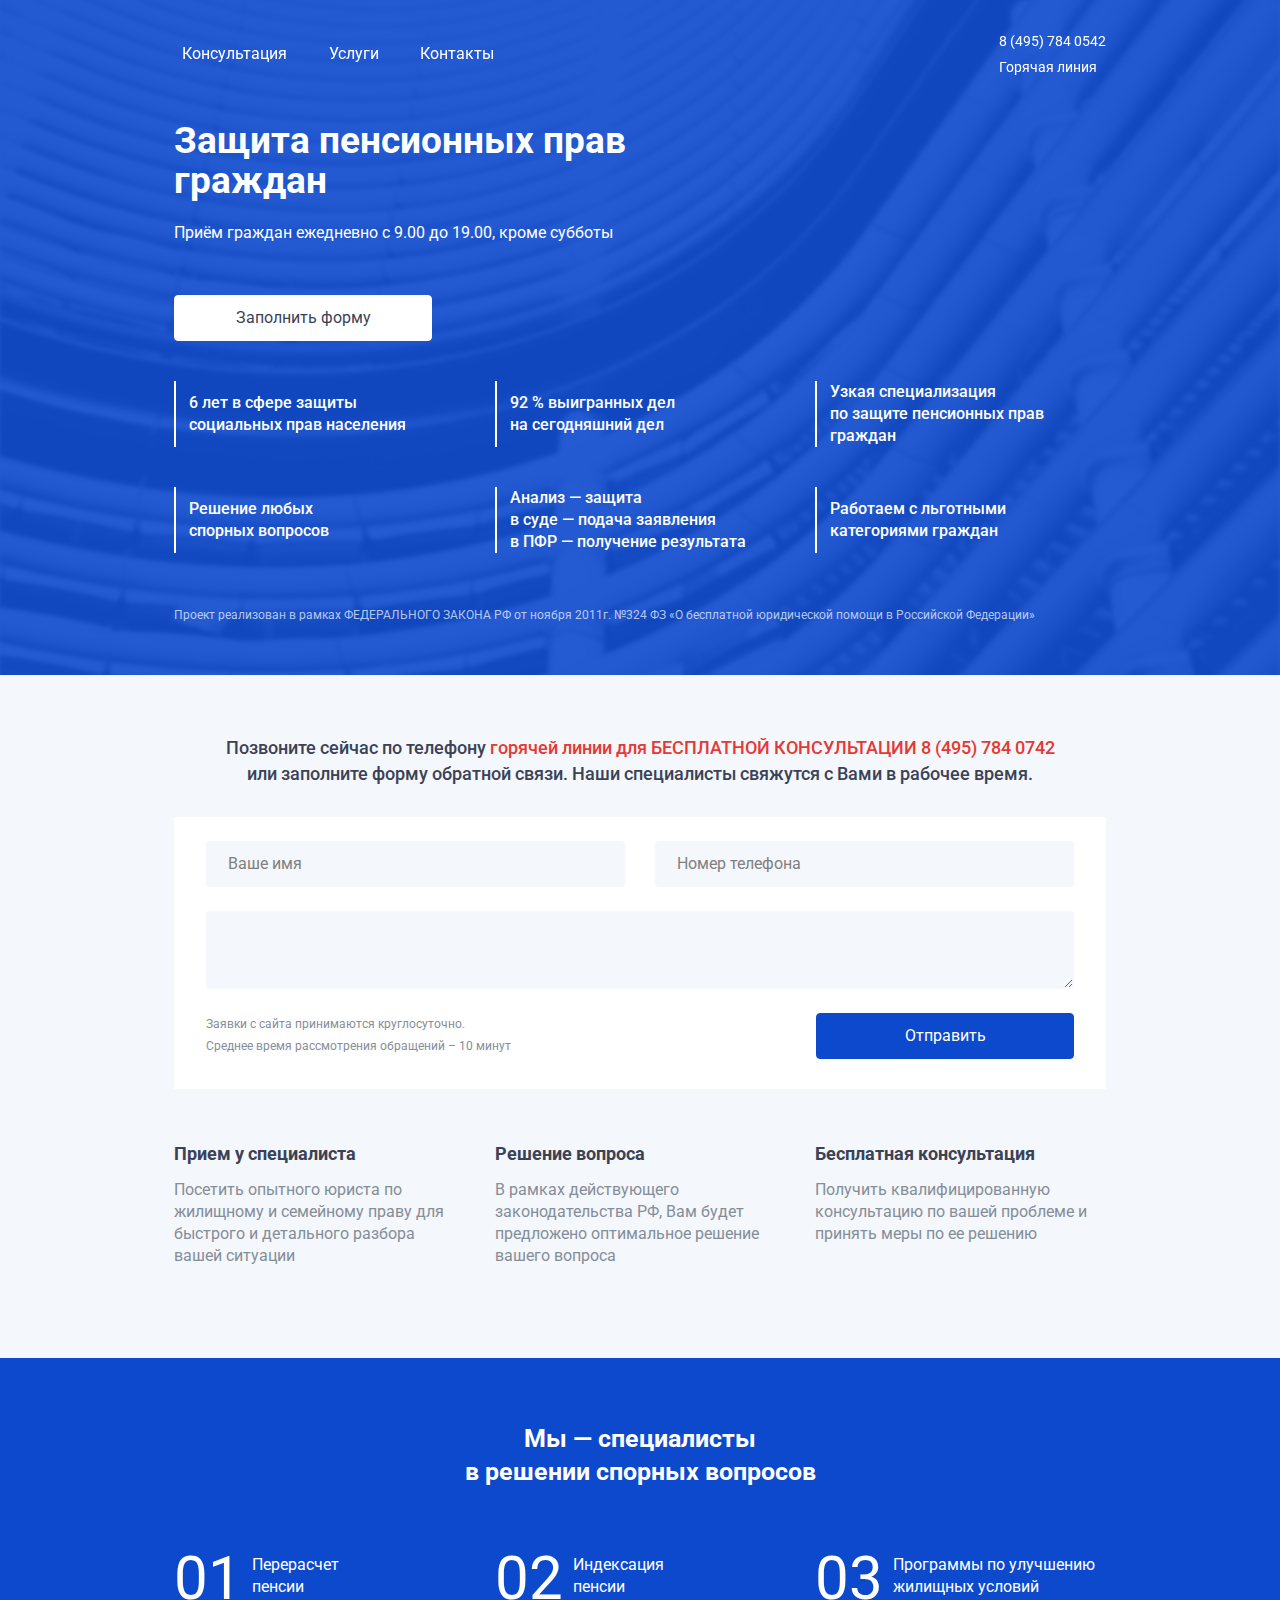
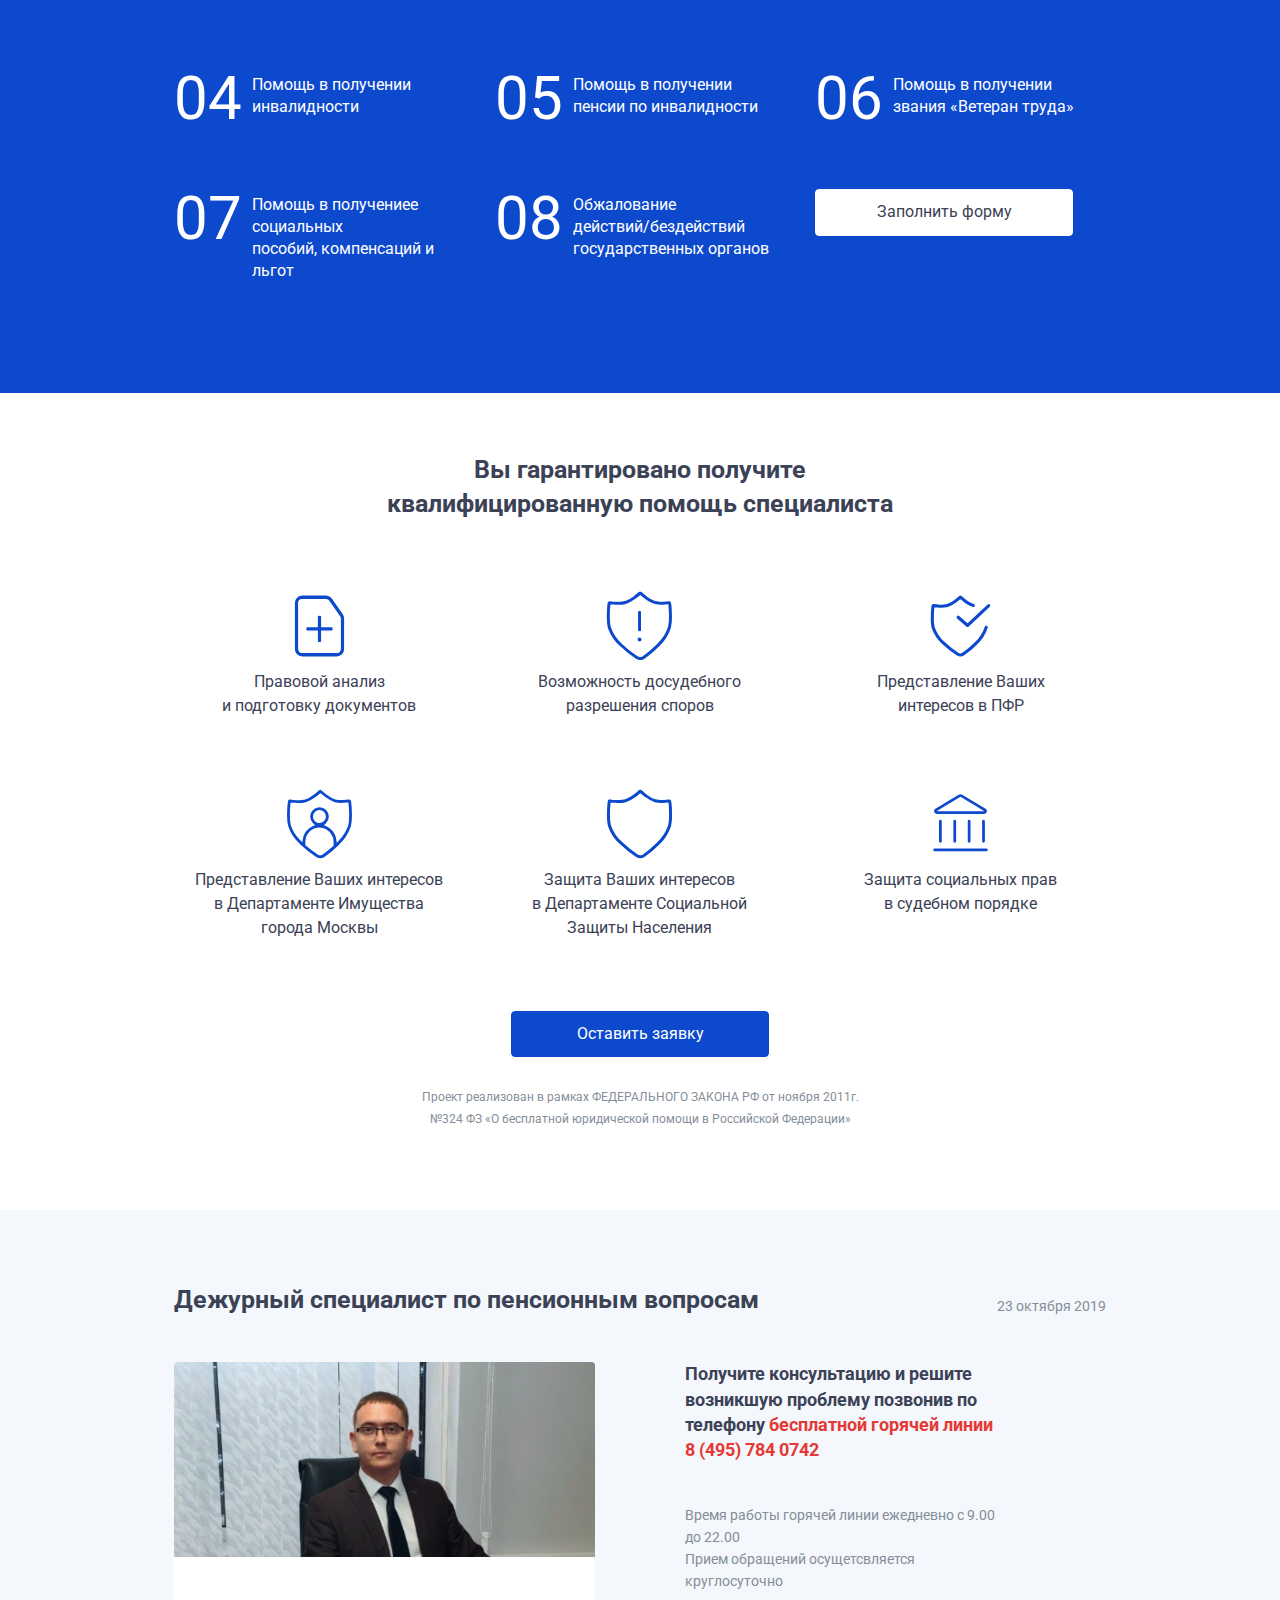
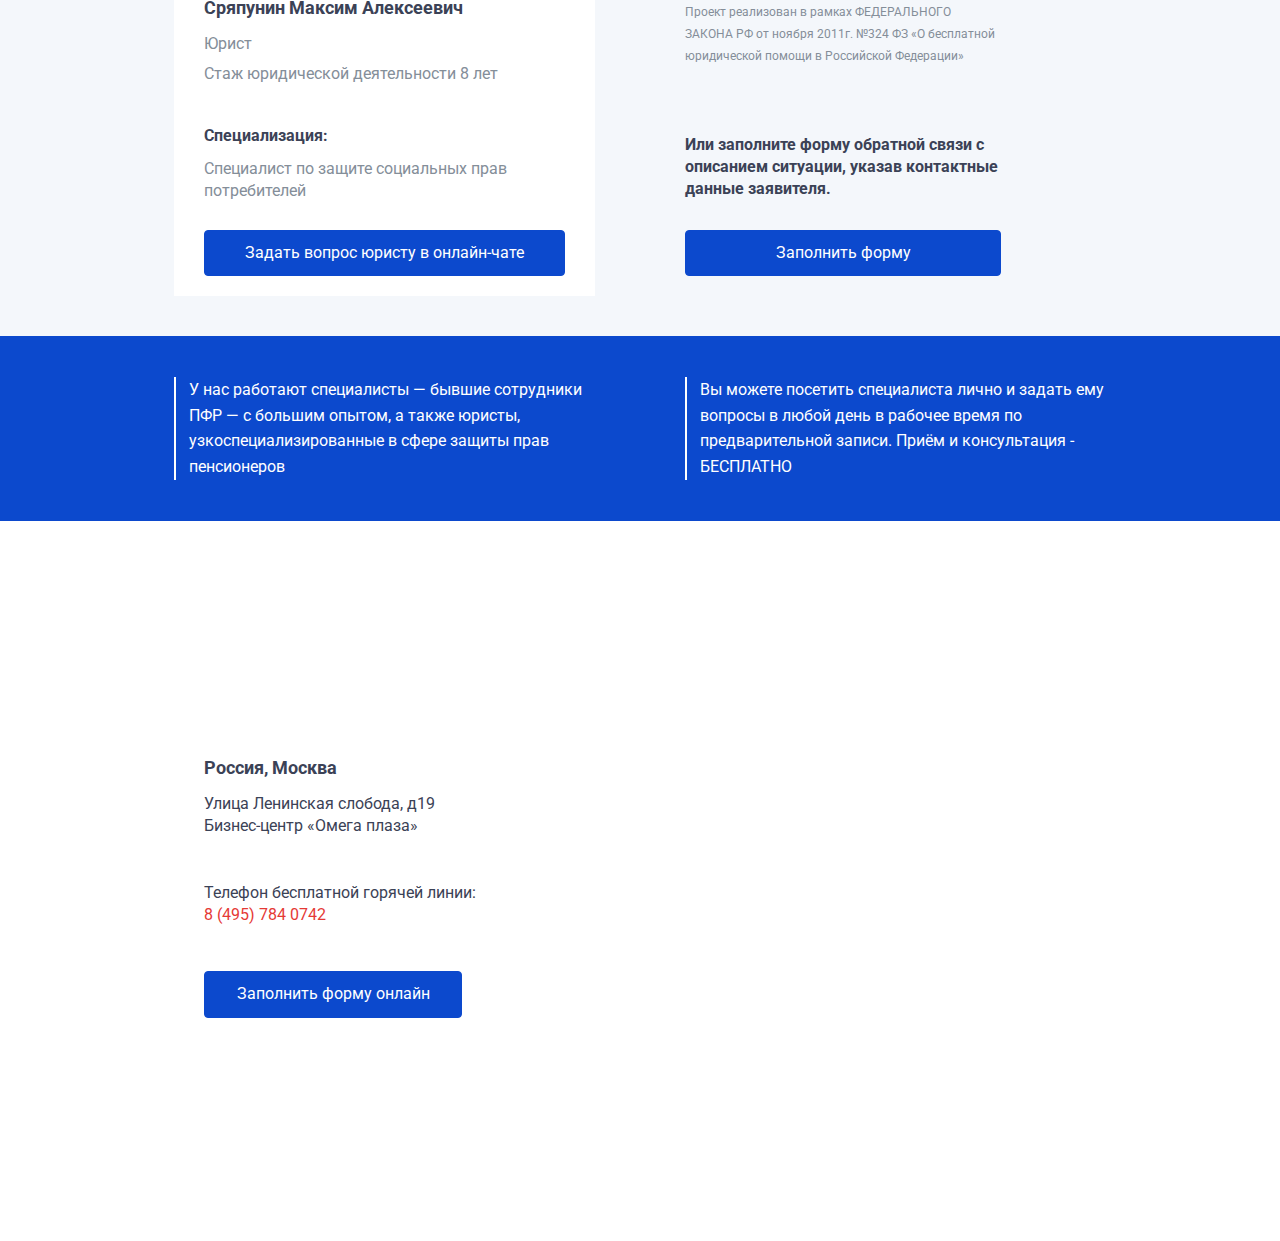
==== commit 2db60169: "Update 2019-10-25T15:12:48.616Z" ====
--- a/index.html
+++ b/index.html
@@ -122,9 +122,8 @@
     <div class="landing__wrap">
       <div class="landing__content">
         <div class="request-caption">
-          <p>Для получения консультации и решения возникшей проблемы необходимо заполнить форму  обратной связи <br>с описанием ситуации,
-          указав контактные данные заявителя
-          или позвоните по телефону <span>горячей линии <a href="tel:+74957840742">8 (495) 784 0742</a></span></p>
+          <p>Позвоните сейчас по телефону <span>горячей линии для БЕСПЛАТНОЙ КОНСУЛЬТАЦИИ <a href="tel:+74957840742">8 (495) 784 0742</a></span></p>
+          <p>или заполните форму обратной связи. Наши специалисты свяжутся с Вами в рабочее время.</p>
         </div>
         <div class="request-form-wrap">
           <form id="request-form" action="" class="request-form">
--- a/css/style.min.css
+++ b/css/style.min.css
@@ -2,4 +2,4 @@
  * ВНИМАНИЕ! Этот файл генерируется автоматически.
  * Не пишите сюда ничего вручную, все такие правки будут потеряны.
  * Читайте ./README.md для понимания.
- */.owl-carousel{display:none;width:100%;-webkit-tap-highlight-color:transparent;position:relative;z-index:1}.owl-carousel .owl-stage{position:relative;-ms-touch-action:pan-Y;touch-action:manipulation;-moz-backface-visibility:hidden}.owl-carousel .owl-stage:after{content:".";display:block;clear:both;visibility:hidden;line-height:0;height:0}.owl-carousel .owl-stage-outer{position:relative;overflow:hidden;-webkit-transform:translate3d(0px,0,0)}.owl-carousel .owl-item,.owl-carousel .owl-wrapper{-webkit-backface-visibility:hidden;-moz-backface-visibility:hidden;-ms-backface-visibility:hidden;-webkit-transform:translate3d(0,0,0);-moz-transform:translate3d(0,0,0);-ms-transform:translate3d(0,0,0)}.owl-carousel .owl-item{position:relative;min-height:1px;float:left;-webkit-backface-visibility:hidden;-webkit-tap-highlight-color:transparent;-webkit-touch-callout:none}.owl-carousel .owl-item img{display:block;width:100%}.owl-carousel .owl-dots.disabled,.owl-carousel .owl-nav.disabled{display:none}.owl-carousel .owl-dot,.owl-carousel .owl-nav .owl-next,.owl-carousel .owl-nav .owl-prev{cursor:pointer;-webkit-user-select:none;-khtml-user-select:none;-moz-user-select:none;-ms-user-select:none;user-select:none}.owl-carousel .owl-nav button.owl-next,.owl-carousel .owl-nav button.owl-prev,.owl-carousel button.owl-dot{background:0 0;color:inherit;border:none;padding:0!important;font:inherit}.owl-carousel.owl-loaded{display:block}.owl-carousel.owl-loading{opacity:0;display:block}.owl-carousel.owl-hidden{opacity:0}.owl-carousel.owl-refresh .owl-item{visibility:hidden}.owl-carousel.owl-drag .owl-item{-ms-touch-action:pan-y;touch-action:pan-y;-webkit-user-select:none;-moz-user-select:none;-ms-user-select:none;user-select:none}.owl-carousel.owl-grab{cursor:move;cursor:grab}.owl-carousel.owl-rtl{direction:rtl}.owl-carousel.owl-rtl .owl-item{float:right}.no-js .owl-carousel{display:block}.owl-carousel .animated{animation-duration:1000ms;animation-fill-mode:both}.owl-carousel .owl-animated-in{z-index:0}.owl-carousel .owl-animated-out{z-index:1}.owl-carousel .fadeOut{animation-name:fadeOut}@keyframes fadeOut{0%{opacity:1}100%{opacity:0}}.owl-height{transition:height 500ms ease-in-out}.owl-carousel .owl-item .owl-lazy{opacity:0;transition:opacity 400ms ease}.owl-carousel .owl-item .owl-lazy:not([src]),.owl-carousel .owl-item .owl-lazy[src^=""]{max-height:0}.owl-carousel .owl-item img.owl-lazy{transform-style:preserve-3d}.owl-carousel .owl-video-wrapper{position:relative;height:100%;background:#000}.owl-carousel .owl-video-play-icon{position:absolute;height:80px;width:80px;left:50%;top:50%;margin-left:-40px;margin-top:-40px;background:url(owl.video.play.png) no-repeat;cursor:pointer;z-index:1;-webkit-backface-visibility:hidden;transition:transform 100ms ease}.owl-carousel .owl-video-play-icon:hover{-ms-transform:scale(1.3,1.3);transform:scale(1.3,1.3)}.owl-carousel .owl-video-playing .owl-video-play-icon,.owl-carousel .owl-video-playing .owl-video-tn{display:none}.owl-carousel .owl-video-tn{opacity:0;height:100%;background-position:center center;background-repeat:no-repeat;background-size:contain;transition:opacity 400ms ease}.owl-carousel .owl-video-frame{position:relative;z-index:1;height:100%;width:100%}/*! nouislider - 10.1.0 - 2017-07-28 17:11:18 */.noUi-target,.noUi-target *{-webkit-touch-callout:none;-webkit-tap-highlight-color:transparent;-webkit-user-select:none;-ms-touch-action:none;touch-action:none;-ms-user-select:none;-moz-user-select:none;user-select:none;-moz-box-sizing:border-box;box-sizing:border-box}.noUi-target{position:relative;direction:ltr}.noUi-base{width:100%;height:100%;position:relative;z-index:1}.noUi-connect{position:absolute;right:0;top:0;left:0;bottom:0}.noUi-origin{position:absolute;height:0;width:0}.noUi-handle{position:relative;z-index:1}.noUi-state-tap .noUi-connect,.noUi-state-tap .noUi-origin{-webkit-transition:top .3s,right .3s,bottom .3s,left .3s;transition:top .3s,right .3s,bottom .3s,left .3s}.noUi-state-drag *{cursor:inherit!important}.noUi-base,.noUi-handle{-webkit-transform:translate3d(0,0,0);transform:translate3d(0,0,0)}.noUi-horizontal{height:18px}.noUi-horizontal .noUi-handle{width:34px;height:28px;left:-17px;top:-6px}.noUi-vertical{width:18px}.noUi-vertical .noUi-handle{width:28px;height:34px;left:-6px;top:-17px}.noUi-target{background:#FAFAFA;border-radius:4px;border:1px solid #D3D3D3;box-shadow:inset 0 1px 1px #F0F0F0,0 3px 6px -5px #BBB}.noUi-connect{background:#3FB8AF;border-radius:4px;box-shadow:inset 0 0 3px rgba(51,51,51,.45);-webkit-transition:background 450ms;transition:background 450ms}.noUi-draggable{cursor:ew-resize}.noUi-vertical .noUi-draggable{cursor:ns-resize}.noUi-handle{border:1px solid #D9D9D9;border-radius:3px;background:#FFF;cursor:default;box-shadow:inset 0 0 1px #FFF,inset 0 1px 7px #EBEBEB,0 3px 6px -3px #BBB}.noUi-active{box-shadow:inset 0 0 1px #FFF,inset 0 1px 7px #DDD,0 3px 6px -3px #BBB}.noUi-handle:after,.noUi-handle:before{content:"";display:block;position:absolute;height:14px;width:1px;background:#E8E7E6;left:14px;top:6px}.noUi-handle:after{left:17px}.noUi-vertical .noUi-handle:after,.noUi-vertical .noUi-handle:before{width:14px;height:1px;left:6px;top:14px}.noUi-vertical .noUi-handle:after{top:17px}[disabled] .noUi-connect{background:#B8B8B8}[disabled] .noUi-handle,[disabled].noUi-handle,[disabled].noUi-target{cursor:not-allowed}.noUi-pips,.noUi-pips *{-moz-box-sizing:border-box;box-sizing:border-box}.noUi-pips{position:absolute;color:#999}.noUi-value{position:absolute;white-space:nowrap;text-align:center}.noUi-value-sub{color:#ccc;font-size:10px}.noUi-marker{position:absolute;background:#CCC}.noUi-marker-large,.noUi-marker-sub{background:#AAA}.noUi-pips-horizontal{padding:10px 0;height:80px;top:100%;left:0;width:100%}.noUi-value-horizontal{-webkit-transform:translate3d(-50%,50%,0);transform:translate3d(-50%,50%,0)}.noUi-marker-horizontal.noUi-marker{margin-left:-1px;width:2px;height:5px}.noUi-marker-horizontal.noUi-marker-sub{height:10px}.noUi-marker-horizontal.noUi-marker-large{height:15px}.noUi-pips-vertical{padding:0 10px;height:100%;top:0;left:100%}.noUi-value-vertical{-webkit-transform:translate3d(0,50%,0);transform:translate3d(0,50%,0);padding-left:25px}.noUi-marker-vertical.noUi-marker{width:5px;height:2px;margin-top:-1px}.noUi-marker-vertical.noUi-marker-sub{width:10px}.noUi-marker-vertical.noUi-marker-large{width:15px}.noUi-tooltip{display:block;position:absolute;border:1px solid #D9D9D9;border-radius:3px;background:#fff;color:#000;padding:5px;text-align:center;white-space:nowrap}.noUi-horizontal .noUi-tooltip{-webkit-transform:translate(-50%,0);transform:translate(-50%,0);left:50%;bottom:120%}.noUi-vertical .noUi-tooltip{-webkit-transform:translate(0,-50%);transform:translate(0,-50%);top:50%;right:120%}@-ms-viewport{width:device-width}.page{-webkit-box-sizing:border-box;box-sizing:border-box;font-size:10px;-webkit-tap-highlight-color:transparent;-ms-overflow-style:scrollbar;-ms-text-size-adjust:100%;min-width:320px;min-height:100%}.page__inner{min-height:100vh;display:-webkit-box;display:-ms-flexbox;display:flex;-webkit-box-orient:vertical;-webkit-box-direction:normal;-ms-flex-direction:column;flex-direction:column}.page__content{-webkit-box-flex:1;-ms-flex-positive:1;flex-grow:1}.page__footer-wrapper{-ms-flex-negative:0;flex-shrink:0}*,:after,:before{-webkit-box-sizing:inherit;box-sizing:inherit}body{display:-webkit-box;display:-ms-flexbox;display:flex;-webkit-box-orient:vertical;-webkit-box-direction:normal;-ms-flex-direction:column;flex-direction:column;background-color:#fff;margin:0;min-height:100%}[tabindex='-1']:focus{outline:0!important}[role=button]{cursor:pointer}input[type=search]{-webkit-appearance:textfield}[role=button],a,button,input,label,select,textarea{-ms-touch-action:manipulation;touch-action:manipulation}a svg,button svg{pointer-events:none}img{max-width:100%;height:auto}body{font-family:Roboto,sans-serif;font-size:16px;line-height:1.375em;color:#3B4256}h1,h2,h3,h4,h5,h6{font-family:Roboto,sans-serif;font-weight:700;line-height:1.375em;color:currentColor}h1,h2,h3{margin-top:1.375em;margin-bottom:.6875em}h4,h5,h6{margin-top:.6875em;margin-bottom:.6875em}h1{font-size:36.92px}h2{font-size:24.62px}h3{font-size:18.46px}h4{font-size:18px}h5,h6{font-size:1em}address,blockquote,dl,figure,ol,p,pre,ul{margin-top:.6875em;margin-bottom:.6875em}address{font-style:normal}ol,ul{padding-left:1.2em}ol ol,ol ul,ul ol,ul ul{margin-top:0;margin-bottom:0}li{line-height:inherit}dt{font-weight:700}dd{margin-left:0}dd+dt{margin-top:.6875em}hr{margin-top:1.375em;margin-bottom:1.375em;border:0;border-top:1px solid #999}small{font-size:.75em}sub,sup{font-size:70%}mark{background:#fcf8e3;padding:.1em .3em}b,strong{font-weight:bolder}abbr[title]{-webkit-text-decoration:underline dotted;text-decoration:underline dotted}blockquote{padding:0;margin-left:0;margin-right:0}code,kbd,pre,samp{font-family:Menlo,Monaco,Consolas,"Liberation Mono","Courier New",monospace}code,kbd{padding:.06em .3em;color:#3B4256;background-color:#e6e6e6;border-radius:4px}kbd kbd{padding:0}pre{display:block;width:100%;overflow-x:auto;-moz-tab-size:2;-o-tab-size:2;tab-size:2}.fz-sm{font-size:12px}.fz-md{font-size:14px}.color-light{color:#848E99}.color-lighten{color:rgba(255,255,255,.7)}.main-nav{z-index:10}.main-nav__list{margin:0;padding:0;list-style:none}.main-nav__item{position:relative}.main-nav__link{display:block;padding:.5em;text-decoration:none;color:#fff}.main-nav__link:focus,.main-nav__link:hover{text-decoration:none}.main-nav__toggler{display:inline-block;padding:0;background:0 0;border:none}.no-js .main-nav__toggler{display:none}.logo{display:block;white-space:nowrap}.btn{-webkit-box-sizing:border-box;box-sizing:border-box;display:inline-block;margin:0;padding:.7em 1.3em;white-space:nowrap;vertical-align:middle;-webkit-user-select:none;-moz-user-select:none;-ms-user-select:none;user-select:none;text-align:center;font-size:1em;font-family:inherit;line-height:1.375em;text-decoration:none;text-transform:none;color:#fff;border-radius:4px;border:1px solid #0C49CD;background-color:#0C49CD;background-image:none;cursor:pointer;min-width:258px}.btn:focus,.btn:hover{text-decoration:none;color:#fff;background-color:#09389d;border-color:#093493}.btn:active,.btn:focus{outline:0;-webkit-box-shadow:0 0 0 2px rgba(12,73,205,.7);box-shadow:0 0 0 2px rgba(12,73,205,.7)}.btn--disabled,.btn:disabled{opacity:.7;cursor:not-allowed;color:#3B4256;background-color:#e6e6e6;border-color:#ccc}a.btn--disabled{pointer-events:none}.btn--block{width:100%}.btn--white{color:#3B4256;background-color:#fff;border:1px solid #fff}.btn--white:focus,.btn--white:hover{color:#3B4256;background-color:#e6e6e6;border-color:#e0e0e0}.btn--white--disabled,.btn--white:disabled{color:#fff;background-color:#0C49CD;border-color:#0C49CD}.temp-icon-left-arrow{background-image:url(../img/sprite-004143594365886183.png);background-position:0 0;width:32px;height:32px}.temp-icon-right-arrow{background-image:url(../img/sprite-004143594365886183.png);background-position:-36px 0;width:32px;height:32px}.field-text{display:block;margin-bottom:.6875em}.field-text__name{display:block;margin-bottom:.4em;line-height:1.375em;font-weight:700}.field-text__input-wrap{display:block}.field-text__input{display:inline-block;vertical-align:middle;width:100%;padding:.7em 1.3em;margin:0;line-height:1.375em;font-size:1em;font-family:inherit;background-color:#F4F7FB;border:1px solid #F4F7FB;border-radius:4px;-webkit-appearance:textfield;-moz-appearance:textfield;appearance:textfield}.field-text__input:focus{background:#FFF;border:1px solid #62B0FF;outline:0;-webkit-box-shadow:none;box-shadow:none}.field-text__input[disabled],.field-text__input[readonly]{cursor:default;background-color:#ccc}.field-text__input[type=search]::-webkit-search-cancel-button,.field-text__input[type=search]::-webkit-search-decoration{-webkit-appearance:none}.field-text__input[type=color]{padding:0}.field-text__input::-webkit-input-placeholder{color:gray;opacity:1}.field-text__input::-moz-placeholder{color:gray;opacity:1}.field-text__input::-ms-input-placeholder{color:gray;opacity:1}.field-text__input::placeholder{color:gray;opacity:1}textarea.field-text__input{height:auto;min-height:calc(4.75em + 2px);resize:vertical}.field-text__help-text{display:block;padding-top:.4em;font-size:.75em;line-height:1.2em;color:gray}.field-text__help-text:empty{display:none}.field-text--error .field-text__help-text,.field-text--error .field-text__input,.field-text--error .field-text__name{color:#d8544f}.field-text--error .field-text__input{border-color:#d8544f;background-color:#f9e2e2}.field-checkbox{display:block;margin-bottom:.6875em}.field-checkbox__title{display:block;font-weight:700;line-height:1.375em;margin-bottom:.4em}.field-checkbox__input-wrap+.field-checkbox__input-wrap{margin-top:.6875em}.field-checkbox__name{position:relative;display:inline-block;padding-left:1.5em;margin-right:.6em;font-weight:400;line-height:1.375em}.field-checkbox__name-text:before{content:'';position:absolute;top:.1em;left:0;width:14px;height:14px;border:2px solid;border-radius:4px}input:focus~.field-checkbox__name-text:before{outline:0;-webkit-box-shadow:0 0 0 2px rgba(12,73,205,.7);box-shadow:0 0 0 2px rgba(12,73,205,.7)}.field-checkbox__name-text:after{content:'';position:absolute;top:calc(0.1em + 1px);left:3px;width:14px;height:6px;opacity:0;border-left:2px solid currentColor;border-bottom:2px solid currentColor;-webkit-transform:rotate(-45deg);transform:rotate(-45deg);-webkit-transition:opacity .3s;transition:opacity .3s}input:checked~.field-checkbox__name-text:after{opacity:1}.field-checkbox__input{position:absolute;top:.7em;left:0;padding:0;margin:0;-webkit-transform:translateY(-50%);transform:translateY(-50%);opacity:0}.field-checkbox__input:active,.field-checkbox__input:focus{outline:0;-webkit-box-shadow:0 0 0 2px rgba(12,73,205,.7);box-shadow:0 0 0 2px rgba(12,73,205,.7)}.field-checkbox__help-text-wrap{padding-left:1.5em}.field-checkbox__help-text{display:block;padding-top:.4em;font-size:.75em;line-height:1.2em;color:gray}.field-checkbox__help-text:empty{display:none}.field-checkbox__input-wrap--error .field-checkbox__help-text,.field-checkbox__input-wrap--error .field-checkbox__name-text{color:#d8544f}.field-radio{display:block;margin-bottom:.6875em}.field-radio__title{display:block;font-weight:700;line-height:1.375em;margin-bottom:.4em}.field-radio__input-wrap+.field-radio__input-wrap{margin-top:.6875em}.field-radio__name{position:relative;display:inline-block;padding-left:1.5em;margin-right:.6em;font-weight:400;line-height:1.375em}.field-radio__name-text:before{content:'';position:absolute;top:.1em;left:0;width:14px;height:14px;border:2px solid;border-radius:50%}input:focus~.field-radio__name-text:before{outline:0;-webkit-box-shadow:0 0 0 2px rgba(12,73,205,.7);box-shadow:0 0 0 2px rgba(12,73,205,.7)}.field-radio__name-text:after{content:'';position:absolute;top:calc(0.1em + 4px);left:4px;width:6px;height:6px;opacity:0;border-radius:50%;background-color:currentColor;-webkit-transition:opacity .3s;transition:opacity .3s}input:checked~.field-radio__name-text:after{opacity:1}.field-radio__input{position:absolute;top:.8em;left:0;padding:0;margin:0;-webkit-transform:translateY(-50%);transform:translateY(-50%);opacity:0}.field-radio__input:active,.field-radio__input:focus{outline:0;-webkit-box-shadow:0 0 0 2px rgba(12,73,205,.7);box-shadow:0 0 0 2px rgba(12,73,205,.7)}.field-radio__help-text-wrap{padding-left:1.5em}.field-radio__help-text{display:block;padding-top:.4em;font-size:.75em;line-height:1.2em;color:gray}.field-radio__help-text:empty{display:none}.field-radio__input-wrap--error .field-radio__help-text,.field-radio__input-wrap--error .field-radio__name-text{color:#d8544f}.field-toggler{display:block;margin-bottom:.6875em}.field-toggler__title{display:block;margin-bottom:.4em;line-height:1.375em;font-weight:700}.field-toggler__input-wrap+.field-toggler__input-wrap{margin-top:.6875em}.field-toggler__name{position:relative;display:inline-block;padding-left:3.2em;margin-right:.6em;font-weight:400;line-height:1.375em}.field-toggler__name-text:before{content:'';position:absolute;top:.6em;left:0;width:2.1875em;height:1.125em;-webkit-transform:translateY(-50%);transform:translateY(-50%);background-color:#fff;border:1px solid #999}input:focus~.field-toggler__name-text:before{outline:0;-webkit-box-shadow:0 0 0 2px rgba(12,73,205,.7);box-shadow:0 0 0 2px rgba(12,73,205,.7)}.field-toggler__name-text:after{content:'';position:absolute;top:.6em;left:2px;width:.875em;height:.875em;-webkit-transform:translateY(-50%);transform:translateY(-50%);background-color:#e6e6e6;border:1px solid #999;-webkit-transition:all .3s;transition:all .3s}input:checked~.field-toggler__name-text:after{-webkit-transform:translate(1.0625em,-50%);transform:translate(1.0625em,-50%)}.field-toggler__input{position:absolute;top:0;left:0;width:0;height:0;opacity:0}.field-toggler__help-text-wrap{padding-left:1.5em}.field-toggler__help-text{display:block;padding-top:.4em;font-size:.75em;line-height:1.2em;color:gray}.field-toggler__help-text:empty{display:none}.field-file{display:block;margin-bottom:.6875em}.field-file__name{display:block;margin-bottom:.4em;line-height:1.375em;font-weight:700}.field-file__input-wrap{display:block;position:relative}.field-file__input{position:absolute;width:1px;height:1px;opacity:0}.field-file__input:active~.field-file__name-text,.field-file__input:focus~.field-file__name-text{outline:0;-webkit-box-shadow:0 0 0 2px rgba(12,73,205,.7);box-shadow:0 0 0 2px rgba(12,73,205,.7)}.field-file__name-text{position:relative;display:-webkit-box;display:-ms-flexbox;display:flex;-webkit-box-align:baseline;-ms-flex-align:baseline;align-items:baseline;width:100%;background-color:#fff;border:1px solid #999;border-radius:4px;white-space:nowrap;overflow:hidden;text-overflow:ellipsis;cursor:pointer}.field-file__name-text:before{content:attr(data-button-text);display:block;background-color:#e6e6e6;border-right:1px solid #999;margin-right:1.7em;line-height:1.375em;padding:1em 1.7em;border-top-left-radius:4px;border-bottom-left-radius:4px}.field-file__name-text:focus:before,.field-file__name-text:hover:before{background-color:#ccc}.field-file__help-text{display:block;padding-top:.4em;font-size:.75em;line-height:1.2em;color:gray}.field-file__help-text:empty{display:none}.field-file--error .field-file__help-text,.field-file--error .field-file__input,.field-file--error .field-file__name,.field-file--error .field-file__name-text{color:#d8544f}.field-file--error .field-file__name-text{border-color:#d8544f;background-color:#f9e2e2}.field-range{display:block;margin-bottom:.6875em}.field-range__name{display:block;margin-bottom:.4em;line-height:1.375em;font-weight:700}.field-range__input-wrap{position:relative}.field-range__input{-ms-flex-item-align:center;align-self:center;padding:0;width:100%;height:2em;border-radius:.25rem;border:0;background:0 0;font-size:inherit;cursor:pointer;-webkit-appearance:none;-moz-appearance:none;appearance:none}.field-range__input::-webkit-slider-runnable-track,.field-range__input::-webkit-slider-thumb{-webkit-appearance:none}.field-range__input:focus{outline:0;-webkit-box-shadow:0 0 0 2px rgba(12,73,205,.7);box-shadow:0 0 0 2px rgba(12,73,205,.7)}.field-range__input::-webkit-slider-runnable-track{-webkit-box-sizing:border-box;box-sizing:border-box;width:100%;height:.75em;border-radius:4px;background:#fff;border:1px solid #999}.field-range__input::-moz-range-track{box-sizing:border-box;width:100%;height:.75em;border-radius:4px;background:#fff;border:1px solid #999}.field-range__input::-ms-track{box-sizing:border-box;width:100%;height:.75em;border-radius:4px;background:#fff;border:1px solid #999;color:transparent}.field-range__input::-webkit-slider-thumb{margin-top:-.68em;-webkit-box-sizing:border-box;box-sizing:border-box;padding:0;width:2em;height:2em;border-radius:1em;-webkit-box-shadow:none;box-shadow:none;cursor:ew-resize;background:#e6e6e6;border:1px solid #999}.field-range__input::-moz-range-thumb{box-sizing:border-box;padding:0;width:2em;height:2em;border-radius:1em;box-shadow:none;cursor:ew-resize;background:#e6e6e6;border:1px solid #999}.field-range__input::-ms-thumb{box-sizing:border-box;padding:0;width:2em;height:2em;border-radius:1em;box-shadow:none;cursor:ew-resize;background:#e6e6e6;border:1px solid #999}.field-range__input::-ms-fill-lower,.field-range__input::-ms-tooltip{display:none}.field-range__help-text{display:block;font-size:.75em;line-height:1.2em;color:gray;padding-top:0}.field-range__help-text:empty{display:none}.field-select{display:block;margin-bottom:.6875em}.field-select__name{display:block;margin-bottom:.4em;line-height:1.375em;font-weight:700}.field-select__select{display:inline-block;vertical-align:middle;width:100%;line-height:1.375em;padding:1em 1.7em;font-size:inherit;font-family:inherit;border:1px solid #999;border-radius:4px;-webkit-appearance:none;-moz-appearance:none;appearance:none;background-color:#fff;background-image:url("data:image/svg+xml;charset=utf-8,%3Csvg xmlns='http://www.w3.org/2000/svg' viewBox='0 0 17 11' width='17' height='11'%3E%3Cpath fill='%23B1B1B1' d='M.202 1.97L1.956.204A.61.61 0 0 1 2.43 0a.61.61 0 0 1 .47.204L8.5 5.84 14.1.204A.61.61 0 0 1 14.57 0a.61.61 0 0 1 .474.204l1.754 1.766a.618.618 0 0 1 .202.473.62.62 0 0 1-.202.476l-7.826 7.875A.61.61 0 0 1 8.5 11a.61.61 0 0 1-.472-.204L.202 2.92A.618.618 0 0 1 0 2.444c0-.203.067-.34.202-.475z'/%3E%3C/svg%3E");background-repeat:no-repeat;background-position:right .3em center;background-size:1.063em .688em}.field-select__select[multiple]{background-image:none;min-height:6.8em}.field-select__select::-ms-expand{display:none}.field-select__select:active,.field-select__select:focus{outline:0;-webkit-box-shadow:0 0 0 2px rgba(12,73,205,.7);box-shadow:0 0 0 2px rgba(12,73,205,.7)}.field-select__select[disabled],.field-select__select[readonly]{cursor:default;background-color:#e6e6e6}.field-select__help-text{display:block;padding-top:.4em;font-size:.75em;line-height:1.2em;color:gray}.field-select__help-text:empty{display:none}.field-select--error .field-select__help-text,.field-select--error .field-select__name,.field-select--error .field-select__select{color:#d8544f}.field-select--error .field-select__select{border-color:#d8544f;background-color:#f9e2e2}.field-actions{display:block;margin-top:1.375em;margin-bottom:.6875em}.field-actions .btn{margin-bottom:.6875em}.field-actions__text{display:block;margin-top:.6875em;margin-bottom:.6875em;font-size:.75em;color:gray;line-height:1.2em}.form__fieldset{min-width:0;padding:0;margin:0;border:0}.form__fieldset:not(:last-child){margin-bottom:1.375em}.form__legend{display:block;width:100%;margin-top:1.375em;margin-bottom:.6875em;font-size:24px;font-family:Roboto,sans-serif;font-weight:700;line-height:1.375em;color:currentColor}.code{display:block;width:100%;max-height:50rem;padding:1em;margin-bottom:.6875em;overflow-x:auto;background-color:#e6e6e6;border-radius:4px;border:1px solid #ccc;white-space:normal;-moz-tab-size:2;-o-tab-size:2;tab-size:2}.code code{display:block;padding:0;white-space:pre;background-color:transparent}.thumb{display:inline-block;padding:.4rem;line-height:1.375em;background-color:#fff;border:1px solid #999;border-radius:4px;-webkit-transition:all .3s;transition:all .3s}.alert{position:relative;padding:.7em 1em;margin-top:1em;margin-bottom:1em;border:1px solid #ccc;border-radius:4px;color:#3B4256;background-color:#e6e6e6}.alert>:first-child{margin-top:0}.alert>:last-child{margin-bottom:0}.alert__header{display:block;margin-top:0;margin-bottom:.2em;font-size:24px;font-weight:400;line-height:1.4;color:inherit}.alert--danger{background-color:#d8544f;border:1px solid #c9312c;color:#fff}.alert--danger a{color:inherit;text-decoration:underline}.alert--danger a:focus,.alert--danger a:hover{text-decoration:none}.alert--success{background-color:#E94B3D;border:1px solid #da2919;color:#fff}.alert--success a{color:inherit;text-decoration:underline}.alert--success a:focus,.alert--success a:hover{text-decoration:none}.alert--warning{background-color:#fcedd9;border:1px solid #f8d8ab;color:#3B4256}.to-top{position:fixed;right:1rem;bottom:1rem;z-index:1;width:4rem;height:4rem;border-radius:50%;background-color:#000;color:transparent;font:0/0 a;background-image:url("data:image/svg+xml,%3Csvg xmlns='http://www.w3.org/2000/svg' viewBox='0 0 17 11' width='17' height='11'%3E%3Cpath fill='%23fff' d='M.202 1.97L1.956.204A.61.61 0 0 1 2.43 0a.61.61 0 0 1 .47.204L8.5 5.84 14.1.204A.61.61 0 0 1 14.57 0a.61.61 0 0 1 .474.204l1.754 1.766a.618.618 0 0 1 .202.473.62.62 0 0 1-.202.476l-7.826 7.875A.61.61 0 0 1 8.5 11a.61.61 0 0 1-.472-.204L.202 2.92A.618.618 0 0 1 0 2.444c0-.203.067-.34.202-.475z'/%3E%3C/svg%3E");background-repeat:no-repeat;background-position:center;-webkit-transform:rotate(180deg);transform:rotate(180deg)}.js .to-top{display:none}.dropdown{position:relative;display:inline-block}.dropdown__menu{position:absolute;z-index:-1;top:100%;left:0;max-width:90vw;width:1px;margin:0;background-color:#fff;color:#3B4256;opacity:0;visibility:hidden;overflow:hidden;-webkit-transition:opacity .3s;transition:opacity .3s}.dropdown__menu--up{top:auto;bottom:100%}.dropdown__menu--right{left:auto;right:0}.dropdown--open .dropdown__menu{z-index:1;visibility:visible;opacity:1;width:auto}.menu{min-width:10em;margin:0;padding:.3em 0;list-style:none}.menu__item--separator:not(:last-child){padding-bottom:.3em;margin-bottom:.3em;border-bottom:1px solid #999}.menu__link{display:block;white-space:nowrap;width:100%;overflow:hidden;text-overflow:ellipsis;padding:.3em 1em;color:#3B4256;text-decoration:none}.label{display:inline-block;position:relative;margin:0 .1em;vertical-align:baseline;line-height:1;padding:.25em .4em .2em;background-color:#e6e6e6;color:#3B4256;text-decoration:none;text-transform:none;font-weight:700;font-size:.75em;white-space:nowrap;border-radius:4px}.label:focus,.label:hover{color:#3B4256;text-decoration:none}.loader{display:inline-block}.loader:before{content:'';display:block;width:1em;height:1em;border:3px solid #e6e6e6;border-top:3px solid #ccc;border-radius:50%;-webkit-animation:loader-rotate 1s linear infinite;animation:loader-rotate 1s linear infinite}@-webkit-keyframes loader-rotate{0%{-webkit-transform:rotate(0);transform:rotate(0)}100%{-webkit-transform:rotate(360deg);transform:rotate(360deg)}}@keyframes loader-rotate{0%{-webkit-transform:rotate(0);transform:rotate(0)}100%{-webkit-transform:rotate(360deg);transform:rotate(360deg)}}.table{border-collapse:collapse;width:100%;border:1px solid #999;margin:1.375em 0}.table caption{padding-top:.4em;text-align:right;caption-side:bottom;font-size:.75em;line-height:1em;color:gray}.table td,.table th{padding:1em 1.7em;vertical-align:top;border-bottom:1px solid #999}.table td:not(:first-child),.table th:not(:first-child){border-left:1px solid #999}.table th{text-align:left}.table-mobile-scroll{display:block;width:100%;overflow-x:auto;margin-top:1.375em;margin-bottom:1.375em;border:1px solid #999}.table-mobile-scroll table{margin:0;border:0!important;width:100%}.table-mobile-scroll tbody:last-child tr:last-child td,.table-mobile-scroll tbody:last-child tr:last-child th,.table-mobile-scroll tfoot:last-child tr:last-child td,.table-mobile-scroll tfoot:last-child tr:last-child th,.table-mobile-scroll thead:last-child tr:last-child td,.table-mobile-scroll thead:last-child tr:last-child th{border-bottom:0}.table-mobile-scroll caption{text-align:left;padding:.4em;border-bottom:1px solid #999;caption-side:top}.swipe{overflow:hidden;visibility:hidden;position:relative}.swipe-wrap{overflow:hidden;position:relative}.swipe-wrap>div{float:left;width:100%;position:relative;overflow:hidden}.pagination{display:-webkit-box;display:-ms-flexbox;display:flex;-ms-flex-wrap:wrap;flex-wrap:wrap;margin-top:1.375em;margin-bottom:1.375em}.pagination__item{display:block;padding:.5em;min-width:2.5em;border:1px solid #999;text-decoration:none;text-align:center;color:#3B4256}.pagination__item+.pagination__item{border-left:0}.pagination__item:focus,.pagination__item:hover{text-decoration:none;color:#3B4256}.pagination__item--active,a.pagination__item:focus,a.pagination__item:hover{background-color:#e6e6e6}.breadcrumbs{padding:0;list-style:none;margin:1.375em 0}.breadcrumbs__item{display:inline-block;margin-right:.6em;white-space:nowrap}.breadcrumbs__item:not(:last-child):after{content:'>';display:inline-block;margin-left:.8em;color:gray}.breadcrumbs__link,.breadcrumbs__link:focus,.breadcrumbs__link:hover{color:#3B4256;text-decoration:none}.off-canvas{position:relative;overflow:hidden}.off-canvas__aside{max-height:30vh;overflow-y:auto;-webkit-backface-visibility:hidden;backface-visibility:hidden;background-color:#1a1a1a;color:#fff;-webkit-transition:-webkit-transform .3s ease;transition:-webkit-transform .3s ease;transition:transform .3s ease;transition:transform .3s ease,-webkit-transform .3s ease}.js .off-canvas__aside{position:fixed;z-index:2;width:250px;height:100%;max-height:none;-webkit-transform:translateX(-250px);transform:translateX(-250px)}.off-canvas__aside a,.off-canvas__aside a:focus,.off-canvas__aside a:hover{color:#fff}.off-canvas__page-content{-webkit-backface-visibility:hidden;backface-visibility:hidden;-webkit-transition:-webkit-transform .3s ease;transition:-webkit-transform .3s ease;transition:transform .3s ease;transition:transform .3s ease,-webkit-transform .3s ease}.off-canvas__overlay{position:absolute;z-index:-1;top:0;left:0;width:100%;height:100%;background:rgba(0,0,0,.2);opacity:0;visibility:hidden}.js .off-canvas--open .off-canvas__overlay{position:fixed;z-index:1;opacity:1;visibility:visible;-webkit-transition:opacity .3s ease;transition:opacity .3s ease}.js .off-canvas--open .off-canvas__close{z-index:1;opacity:1;visibility:visible}.js .off-canvas--open .off-canvas__aside{-webkit-transform:translateX(0);transform:translateX(0)}.js .off-canvas--open .off-canvas__page-content{-webkit-transform:translateX(250px);transform:translateX(250px)}.burger{position:relative;z-index:1;display:-webkit-box;display:-ms-flexbox;display:flex;-webkit-box-align:center;-ms-flex-align:center;align-items:center;width:42px;height:30px;-webkit-user-select:none;-moz-user-select:none;-ms-user-select:none;user-select:none;cursor:pointer}.burger>span{display:inline-block;width:100%;height:3px;background:#fff;position:relative;-webkit-transition:background .3s .3s;transition:background .3s .3s}.burger>span:after,.burger>span:before{content:'';position:absolute;left:0;width:100%;height:3px;background:#fff;-webkit-transform-origin:50% 50%;transform-origin:50% 50%;-webkit-transition:top .3s .3s,-webkit-transform .3s;transition:top .3s .3s,-webkit-transform .3s;transition:top .3s .3s,transform .3s;transition:top .3s .3s,transform .3s,-webkit-transform .3s}.burger>span:before{top:-10px}.burger>span:after{top:10px}.burger--close>span{-webkit-transition:background .3s 0s;transition:background .3s 0s;background:0 0}.burger--close>span:after,.burger--close>span:before{-webkit-transition:top .3s,-webkit-transform .3s .3s;transition:top .3s,-webkit-transform .3s .3s;transition:top .3s,transform .3s .3s;transition:top .3s,transform .3s .3s,-webkit-transform .3s .3s;top:0}.burger--close>span:before{-webkit-transform:rotate3d(0,0,1,45deg);transform:rotate3d(0,0,1,45deg)}.burger--close>span:after{-webkit-transform:rotate3d(0,0,1,-45deg);transform:rotate3d(0,0,1,-45deg)}.progress{margin-top:1.375em;margin-bottom:1.375em;border:1px solid #999;border-radius:4px;text-align:center}.progress__bar{background-color:#e6e6e6;border-radius:4px;padding:.5em;max-width:100%;-webkit-transition:width .3s;transition:width .3s}.media{display:-webkit-box;display:-ms-flexbox;display:flex;margin-top:1.375em;margin-bottom:1.375em}.media__picture{-ms-flex-negative:0;flex-shrink:0;margin-right:1em}.media__body{-webkit-box-flex:1;-ms-flex-positive:1;flex-grow:1}.media__body :first-child{margin-top:0}.js-modal-open{overflow:hidden}.modal{display:none;overflow:hidden;position:fixed;top:0;right:0;bottom:0;left:0;z-index:100;-webkit-overflow-scrolling:touch}.js-modal-open .modal{overflow-x:hidden;overflow-y:auto}.modal__dialog{position:relative;margin:0;width:100%;height:100%}.modal__content{position:relative;display:-webkit-box;display:-ms-flexbox;display:flex;-webkit-box-orient:vertical;-webkit-box-direction:normal;-ms-flex-direction:column;flex-direction:column;min-width:100%;min-height:100%;background-color:#fff;outline:0}.modal__header{padding:5px 40px 0 10px;-ms-flex-negative:0;flex-shrink:0}.modal__title{margin-top:.6875em;margin-bottom:.6875em;font-size:18px;line-height:1.4;font-weight:700;color:currentColor}.modal__close{position:absolute!important;top:5px;right:5px}.modal__body{padding:0 10px;-webkit-box-flex:1;-ms-flex-positive:1;flex-grow:1}.modal__footer{padding:10px;-ms-flex-negative:0;flex-shrink:0}.modal__backdrop{position:fixed;top:0;right:0;bottom:0;left:0;z-index:99;background-color:rgba(0,0,0,.7)}@-webkit-keyframes modal-backdrop-show{0%{opacity:0}100%{opacity:1}}@keyframes modal-backdrop-show{0%{opacity:0}100%{opacity:1}}@-webkit-keyframes modal-content-show{0%{opacity:0;-webkit-transform:translateY(-2em);transform:translateY(-2em)}100%{opacity:1;-webkit-transform:translateY(0);transform:translateY(0)}}@keyframes modal-content-show{0%{opacity:0;-webkit-transform:translateY(-2em);transform:translateY(-2em)}100%{opacity:1;-webkit-transform:translateY(0);transform:translateY(0)}}.close{position:relative;z-index:1;display:-webkit-box;display:-ms-flexbox;display:flex;-webkit-box-align:center;-ms-flex-align:center;align-items:center;width:30px;height:30px;-webkit-user-select:none;-moz-user-select:none;-ms-user-select:none;user-select:none;cursor:pointer}.close>span{display:inline-block;width:100%;height:3px;background:0 0;position:relative}.close>span:after,.close>span:before{content:'';position:absolute;top:0;left:0;width:100%;height:3px;background:#fff;-webkit-transform-origin:50% 50%;transform-origin:50% 50%}.close>span:before{-webkit-transform:rotate3d(0,0,1,45deg);transform:rotate3d(0,0,1,45deg)}.close>span:after{-webkit-transform:rotate3d(0,0,1,-45deg);transform:rotate3d(0,0,1,-45deg)}.tabs{margin-top:1.375em;margin-bottom:1.375em}.tabs__links{margin:0;padding:0;list-style:none;display:-webkit-box;display:-ms-flexbox;display:flex;-ms-flex-wrap:wrap;flex-wrap:wrap;-webkit-box-align:end;-ms-flex-align:end;align-items:flex-end;cursor:pointer}.no-js .tabs__links{display:none}.tabs__links:after{content:'';-webkit-box-flex:1;-ms-flex-positive:1;flex-grow:1;height:1px;background-color:#999}.tabs__link-wrap{position:relative;border:1px solid #999}.tabs__link-wrap:not(:last-child){border-right:none}.tabs__link-wrap--active .tabs__link{color:#3B4256;background-color:#fff}.tabs__link{display:block;padding:1em 1.7em;color:gray;text-decoration:none;background-color:#e6e6e6}.tabs__link:focus,.tabs__link:hover{color:gray}.tabs__content-wrapper{display:block;padding:1em 1.7em;border:1px solid #999;border-top:none}.js .tabs__content-item{display:none}.js .tabs__content-item--active{display:block}.embed-responsive{position:relative;display:block;width:100%;padding:0;overflow:hidden}.embed-responsive::before{content:'';display:block;padding-top:56.25%}.embed-responsive iframe,.embed-responsive video{position:absolute;top:0;bottom:0;left:0;width:100%;height:100%;border:0}.embed-responsive--4-3::before{padding-top:75%}.js .pie-chart{display:inline-block;position:relative}.js .pie-chart__svg{display:block;-webkit-transform:rotate(-90deg);transform:rotate(-90deg)}.js .pie-chart__circle-back{fill:#ccc}.js .pie-chart__circle{fill:#ccc;stroke:#999}.js .pie-chart__descr{position:absolute;top:50%;left:50%;-webkit-transform:translate(-50%,-50%);transform:translate(-50%,-50%)}.fields-group{display:-webkit-box;display:-ms-flexbox;display:flex;-ms-flex-wrap:wrap;flex-wrap:wrap;-webkit-box-align:start;-ms-flex-align:start;align-items:flex-start;margin-bottom:.6875em}.fields-group .btn,.fields-group input,.fields-group select{position:relative;margin:0}.fields-group .btn:focus,.fields-group input:focus,.fields-group select:focus{position:relative;z-index:1}.fields-group .field-actions,.fields-group .field-text{margin:0}.fields-group .field-actions:not(:last-child) .btn{border-top-right-radius:0;border-bottom-right-radius:0}.fields-group .field-actions:not(:first-child) .btn{border-left:0;border-top-left-radius:0;border-bottom-left-radius:0}.fields-group .field-actions .btn:focus{z-index:1}.fields-group .field-text:not(:last-child) .field-text__input{border-top-right-radius:0;border-bottom-right-radius:0}.fields-group .field-text:not(:first-child) .field-text__input{border-left:0;border-top-left-radius:0;border-bottom-left-radius:0}.tooltip{position:relative;z-index:1}.tooltip__btn{display:inline-block;padding:0;width:1.375em;height:1.375em;overflow:hidden;border:none;color:transparent;background:url("data:image/svg+xml;charset=utf-8,%3Csvg xmlns='http://www.w3.org/2000/svg' viewBox='0 0 330 330' fill='gray'%3E%3Cpath d='M165 0C74.02 0 0 74.02 0 165c0 90.982 74.02 165 165 165s165-74.018 165-165C330 74.02 255.98 0 165 0zm0 300c-74.44 0-135-60.56-135-135C30 90.563 90.56 30 165 30s135 60.562 135 135c0 74.44-60.56 135-135 135z'/%3E%3Cpath d='M164.998 70c-11.026 0-19.996 8.976-19.996 20.01 0 11.022 8.97 19.99 19.996 19.99 11.026 0 19.996-8.968 19.996-19.99 0-11.034-8.97-20.01-19.996-20.01zm.002 70c-8.284 0-15 6.716-15 15v90c0 8.284 6.716 15 15 15 8.284 0 15-6.716 15-15v-90c0-8.284-6.716-15-15-15z'/%3E%3C/svg%3E") center/1em no-repeat}.tooltip__bubble{position:absolute;top:calc(100% + 8px);left:0;min-width:150px;max-width:250px;padding:10px 15px;background-color:#fff;-webkit-box-shadow:0 0 10px rgba(0,0,0,.5);box-shadow:0 0 10px rgba(0,0,0,.5)}@supports ((-webkit-filter:drop-shadow(0 0 0)) or (filter:drop-shadow(0 0 0))){.tooltip__bubble{-webkit-box-shadow:none;box-shadow:none;-webkit-filter:drop-shadow(0 0 5px rgba(0,0,0,.5));filter:drop-shadow(0 0 5px rgba(0,0,0,.5))}}.tooltip__bubble:before{content:'';position:absolute;top:-5px;left:5px;width:0;height:0;border-style:solid;border-width:0 5px 5px;border-color:transparent transparent #fff}.landing{-webkit-box-sizing:border-box;box-sizing:border-box;-webkit-tap-highlight-color:transparent;-ms-overflow-style:scrollbar;-ms-text-size-adjust:100%;min-width:320px;min-height:100%}.landing__header{padding:30px 0;z-index:2;position:fixed;top:0;left:0;right:0;width:100%}.landing__header--sticky{background-color:#0C49CD;position:fixed;top:0;left:0;bottom:auto;opacity:1;z-index:10;padding:15px 0!important;-webkit-box-shadow:0 0 10px 0 rgba(0,0,0,.22);box-shadow:0 0 10px 0 rgba(0,0,0,.22);-webkit-animation:slideInDown .5s 1 ease-in-out;animation:slideInDown .5s 1 ease-in-out}.landing__header--sticky .header-phone p{display:none}.landing__header .landing__content{display:-webkit-box;display:-ms-flexbox;display:flex;-webkit-box-align:center;-ms-flex-align:center;align-items:center}.landing__header .landing__content .main-nav{margin-right:auto}.landing__section{padding:40px 0}.landing__section--intro{background-size:cover;background-repeat:no-repeat;position:relative;padding-top:70px}.landing__section--intro:before{content:"";position:absolute;top:0;left:0;right:0;bottom:0;background-color:rgba(12,73,205,.9)}.landing__section--intro .landing__wrap{position:relative;color:#fff}.landing__section--request{background-color:#F4F7FB}.landing__section--questions{background-color:#0C49CD;color:#fff;padding-top:30px}.landing__section--questions h2{text-align:center;margin-bottom:60px}.landing__section--help h2{text-align:center;margin-bottom:30px;margin-top:20px}.landing__section--jurist{background-color:#F4F7FB;padding-bottom:40px}.landing__section--helpful{background-color:#0C49CD;color:#fff;padding-top:30px;padding-bottom:30px}.landing__section--contacts{padding:0;position:relative}.landing__section--contacts .landing__content{padding-top:120px;padding-bottom:120px}.landing__section--contacts .landing__wrap{display:-webkit-box;display:-ms-flexbox;display:flex;-webkit-box-align:center;-ms-flex-align:center;align-items:center;height:720px}.landing__wrap{display:block;width:100%;margin-left:auto;margin-right:auto;padding-left:15px;padding-right:15px}.header-phone{color:#fff;font-size:14px}.header-phone__num{color:#fff;text-decoration:none;display:inline-block;margin-bottom:4px}.header-phone p{margin:0}.intro-top{margin-bottom:40px;max-width:560px}.intro-top h1{line-height:1.1;margin-bottom:20px}.intro-top .btn{margin-top:40px}.intro-list{display:-webkit-box;display:-ms-flexbox;display:flex;-ms-flex-wrap:wrap;flex-wrap:wrap;margin-left:-15px;margin-right:-15px;list-style:none;padding:0}.intro-list>*{-ms-flex-preferred-size:100%;flex-basis:100%}.intro-list li{-webkit-box-flex:0;-ms-flex:0 0 100%;flex:0 0 100%;max-width:100%;padding-left:15px;padding-right:15px;position:relative;margin-bottom:40px;display:-webkit-box;display:-ms-flexbox;display:flex;-webkit-box-align:center;-ms-flex-align:center;align-items:center}.intro-list li:before{content:"";position:absolute;background-color:#fff;width:2px;top:0;left:15px;bottom:0}.intro-list li p{padding-left:15px;font-weight:500;margin:0}.request-caption{font-weight:500;font-size:16px;line-height:26px;text-align:center;margin:auto auto 30px}.request-caption a,.request-caption span{color:#E53935;text-decoration:none;white-space:nowrap}.request-form-wrap{background:#fff;padding:24px 32px;margin-bottom:40px}.request-form{display:-webkit-box;display:-ms-flexbox;display:flex;-ms-flex-wrap:wrap;flex-wrap:wrap;margin-left:-15px;margin-right:-15px}.request-form>*{-ms-flex-preferred-size:100%;flex-basis:100%}.request-form__col-12,.request-form__col-6{-webkit-box-flex:0;-ms-flex:0 0 100%;flex:0 0 100%;max-width:100%;padding-left:15px;padding-right:15px}.request-form__action{-webkit-box-flex:0;-ms-flex:0 0 100%;flex:0 0 100%;max-width:100%;padding-left:15px;padding-right:15px;display:-webkit-box;display:-ms-flexbox;display:flex;-ms-flex-wrap:wrap;flex-wrap:wrap;-webkit-box-align:start;-ms-flex-align:start;align-items:flex-start}.request-form__action p{margin-right:auto;margin-top:0}.request-form .field-text{margin-bottom:24px}.request-list{padding:0;list-style:none;display:-webkit-box;display:-ms-flexbox;display:flex;-ms-flex-wrap:wrap;flex-wrap:wrap;margin-left:-15px;margin-right:-15px}.request-list>*{-ms-flex-preferred-size:100%;flex-basis:100%}.request-list li{-webkit-box-flex:0;-ms-flex:0 0 100%;flex:0 0 100%;max-width:100%;padding-left:15px;padding-right:15px;margin-bottom:40px}.request-list li p{margin:0}.questions-list{list-style:none;padding:0;counter-reset:questions-counter;display:-webkit-box;display:-ms-flexbox;display:flex;-ms-flex-wrap:wrap;flex-wrap:wrap;margin-left:-15px;margin-right:-15px}.questions-list>*{-ms-flex-preferred-size:100%;flex-basis:100%}.questions-list .list-item{-webkit-box-flex:0;-ms-flex:0 0 100%;flex:0 0 100%;max-width:100%;padding-left:15px;padding-right:15px;display:-webkit-box;display:-ms-flexbox;display:flex;-webkit-box-align:start;-ms-flex-align:start;align-items:flex-start;margin-bottom:60px}.questions-list .list-item p{margin:5px 0 0}.questions-list .list-item:before{counter-increment:questions-counter;content:"0" counter(questions-counter);font-size:60px;line-height:1;margin-right:10px;display:inline-block}.questions-list .list-action{-webkit-box-flex:0;-ms-flex:0 0 100%;flex:0 0 100%;max-width:100%;padding-left:15px;padding-right:15px}.help-list{list-style:none;padding:0;display:-webkit-box;display:-ms-flexbox;display:flex;-ms-flex-wrap:wrap;flex-wrap:wrap;margin-left:-15px;margin-right:-15px}.help-list>*{-ms-flex-preferred-size:100%;flex-basis:100%}.help-item{-webkit-box-flex:0;-ms-flex:0 0 100%;flex:0 0 100%;max-width:100%;padding-left:15px;padding-right:15px;text-align:center;margin-bottom:20px}.help-item__icon{width:69px;height:89px;margin:auto auto 30px}.help-item__icon svg{width:100%;height:auto}.help-item__text{color:#3B4256;line-height:24px}.help-action{text-align:center;max-width:440px;margin:40px auto}.help-action .btn{margin-bottom:20px}.help-action p{font-size:12px;color:#848E99}.jurist-header{display:-webkit-box;display:-ms-flexbox;display:flex;-ms-flex-wrap:wrap;flex-wrap:wrap;-webkit-box-align:end;-ms-flex-align:end;align-items:flex-end;margin-bottom:30px}.jurist-header h2{margin-right:auto;margin-bottom:15px}.jurist-header span{margin-bottom:15px}.jurist-row{display:-webkit-box;display:-ms-flexbox;display:flex;-ms-flex-wrap:wrap;flex-wrap:wrap;margin-left:-15px;margin-right:-15px}.jurist-row>*{-ms-flex-preferred-size:100%;flex-basis:100%}.jurist-card{-webkit-box-flex:0;-ms-flex:0 0 100%;flex:0 0 100%;max-width:100%;padding-left:15px;padding-right:15px;margin-bottom:30px}.jurist-card__img{width:100%}.jurist-card__inner{background:#fff}.jurist-card__body{padding:20px 30px}.jurist-card__body .part:first-child{margin-bottom:40px}.jurist-card__body .part p{margin:.5em 0}.jurist-card__body .part .btn{margin-top:20px}.jurist-info{-webkit-box-flex:0;-ms-flex:0 0 100%;flex:0 0 100%;max-width:100%;padding-left:15px;padding-right:15px;display:-webkit-box;display:-ms-flexbox;display:flex;-webkit-box-orient:vertical;-webkit-box-direction:normal;-ms-flex-direction:column;flex-direction:column;margin-bottom:20px}.jurist-info__top{margin-bottom:auto}.jurist-info__top h3{margin-top:0;margin-bottom:40px}.jurist-info__top h3 a,.jurist-info__top h3 span{color:#E53935;text-decoration:none}.jurist-info__bottom h5{margin-bottom:30px}.helpful-row{display:-webkit-box;display:-ms-flexbox;display:flex;-ms-flex-wrap:wrap;flex-wrap:wrap;margin-left:-15px;margin-right:-15px}.helpful-row>*{-ms-flex-preferred-size:100%;flex-basis:100%}.helpful-col{-webkit-box-flex:0;-ms-flex:0 0 100%;flex:0 0 100%;max-width:100%;padding-left:15px;padding-right:15px}.helpful-col p{position:relative;padding-left:15px;line-height:1.6}.helpful-col p:before{content:"";width:2px;background:#fff;position:absolute;top:0;bottom:0;left:0}#map{position:absolute;top:0;left:0;right:0;bottom:0;width:100%;height:100%}.contacts-card{position:relative;z-index:2;background:#fff;border-radius:4px;padding:30px;max-width:350px}.contacts-card .part{margin-bottom:45px}.contacts-card p span{white-space:nowrap;color:#E53935}@-webkit-keyframes slideInDown{from{-webkit-transform:translate3d(0,-100%,0);transform:translate3d(0,-100%,0);visibility:visible}to{-webkit-transform:translate3d(0,0,0);transform:translate3d(0,0,0)}}@keyframes slideInDown{from{-webkit-transform:translate3d(0,-100%,0);transform:translate3d(0,-100%,0);visibility:visible}to{-webkit-transform:translate3d(0,0,0);transform:translate3d(0,0,0)}}@media (min-width:480px){dd{margin-left:1.8em}.landing__wrap{width:100%}}@media (min-width:768px){.main-nav__list{display:-webkit-box;display:-ms-flexbox;display:flex;-ms-flex-wrap:wrap;flex-wrap:wrap}.main-nav__item{margin-right:1.6em}.main-nav__toggler{display:none}.landing__wrap{width:100%}.help-item,.intro-list li,.questions-list .list-item,.request-form__col-6{-webkit-box-flex:0;-ms-flex:0 0 50%;flex:0 0 50%;max-width:50%;padding-left:15px;padding-right:15px}}@media (min-width:992px){.modal__dialog{width:600px;height:auto}.modal--open .modal__dialog{-webkit-animation:modal-content-show .3s 1 both;animation:modal-content-show .3s 1 both}.modal__backdrop{-webkit-animation:modal-backdrop-show .3s 1;animation:modal-backdrop-show .3s 1}.modal--open{display:-webkit-box;display:-ms-flexbox;display:flex;-webkit-box-pack:center;-ms-flex-pack:center;justify-content:center;-webkit-box-align:center;-ms-flex-align:center;align-items:center}.landing__wrap{width:962px}.intro-list li{-webkit-box-flex:0;-ms-flex:0 0 33.33333%;flex:0 0 33.33333%;max-width:33.33333%;padding-left:15px;padding-right:15px}.request-caption{font-size:18px}.help-item,.questions-list .list-action,.questions-list .list-item,.request-list li{-webkit-box-flex:0;-ms-flex:0 0 33.33333%;flex:0 0 33.33333%;max-width:33.33333%;padding-left:15px;padding-right:15px}.jurist-card{-webkit-box-flex:0;-ms-flex:0 0 50%;flex:0 0 50%;max-width:50%;padding-left:15px;padding-right:45px!important;margin-bottom:0}.jurist-info{-webkit-box-flex:0;-ms-flex:0 0 50%;flex:0 0 50%;max-width:50%;padding-left:45px!important;padding-right:120px!important}.helpful-col{-webkit-box-flex:0;-ms-flex:0 0 50%;flex:0 0 50%;max-width:50%;padding-left:15px;padding-right:15px}.helpful-col:first-child{padding-right:45px}.helpful-col:last-child{padding-left:45px}}@media (min-width:1300px){h1{font-size:48px}h2{font-size:32px}h3{font-size:24px}.btn,.field-text__input{padding:1em 1.7em}.landing__section--intro{padding-top:220px}.landing__section--questions{padding-top:80px}.landing__section--help h2,.landing__section--jurist,.landing__section--questions h2{margin-bottom:100px}.landing__section--helpful{padding-top:80px;padding-bottom:80px}.landing__wrap{width:1170px}.intro-top{margin-bottom:60px}.intro-top .btn{margin-top:60px}.request-caption{margin-bottom:50px}.request-form-wrap{margin-bottom:80px}.questions-list .list-item{margin-bottom:100px}.help-item{margin-bottom:60px}.help-action{margin:60px auto}.helpful-col p{max-width:400px}}@media (max-width:479px){h1{font-size:32px}h2{font-size:20px}h3{font-size:18px}.intro-top{min-height:84vh;display:-webkit-box;display:-ms-flexbox;display:flex;-webkit-box-orient:vertical;-webkit-box-direction:normal;-ms-flex-direction:column;flex-direction:column;-webkit-box-pack:center;-ms-flex-pack:center;justify-content:center}.request-form-wrap{padding:20px}.jurist-card__body .part .btn span{display:none}.contacts-card{max-width:300px;padding:18px}}@media (max-width:767px){.js .main-nav__list{overflow:hidden;max-height:0;-webkit-transition:max-height .2s;transition:max-height .2s;position:absolute;top:100%;left:0;right:0;background:#0b44bf;z-index:10}.js .main-nav--open .main-nav__list{max-height:100vh;-webkit-transition:max-height .6s;transition:max-height .6s}.main-nav__link{padding:1em 1.5em;border-bottom:1px solid #0b40b5;border-top:1px solid #0b40b5}.btn{width:100%}.table-responsive{display:block;border:0}.table-responsive caption{display:block;width:100%;text-align:left}.table-responsive thead{display:none}.table-responsive tbody{display:block;width:100%}.table-responsive tbody tr{display:block;border:1px solid #999;border-bottom:0}.table-responsive tbody tr:not(:last-child){margin-bottom:1.375em}.table-responsive tbody td{display:block;width:100%;border-right:0!important;border-left:0!important}.table-responsive tbody td:before{display:block;font-weight:700;content:attr(data-label)}.landing__header{background-color:#0C49CD}.header-phone p{display:none}}@media (max-width:991px){.questions-list{max-width:700px;margin:auto}.questions-list .list-action{display:-webkit-box;display:-ms-flexbox;display:flex;-webkit-box-pack:center;-ms-flex-pack:center;justify-content:center}.help-list{max-width:700px;margin:auto}}@media print{*,:after,:before{background:0 0!important;color:#000!important;-webkit-box-shadow:none!important;box-shadow:none!important;text-shadow:none!important}a,a:visited{text-decoration:underline!important}a[href]:after{content:" (" attr(href) ")"}a[href^='#']:after,a[href^='javascript:']:after{content:''}abbr[title]:after{content:" (" attr(title) ")"}blockquote,pre{border:1px solid #999!important;page-break-inside:avoid}thead{display:table-header-group}img,tr{page-break-inside:avoid}img{max-width:100%!important}h2,h3,p{orphans:3;widows:3}h2,h3{page-break-after:avoid}table{border-collapse:collapse!important}table td,table th{background-color:#fff!important}}+ */.landing{-webkit-box-sizing:border-box;box-sizing:border-box;-webkit-tap-highlight-color:transparent;-ms-overflow-style:scrollbar;-ms-text-size-adjust:100%;min-width:320px;min-height:100%}.landing__header{padding:30px 0;z-index:2;position:fixed;top:0;left:0;right:0;width:100%}.landing__header--sticky{background-color:#0C49CD;position:fixed;top:0;left:0;bottom:auto;opacity:1;z-index:10;padding:15px 0!important;-webkit-box-shadow:0 0 10px 0 rgba(0,0,0,.22);box-shadow:0 0 10px 0 rgba(0,0,0,.22);-webkit-animation:slideInDown .5s 1 ease-in-out;animation:slideInDown .5s 1 ease-in-out}.landing__header--sticky .header-phone p{display:none}.landing__header .landing__content{display:-webkit-box;display:-ms-flexbox;display:flex;-webkit-box-align:center;-ms-flex-align:center;align-items:center}.landing__header .landing__content .main-nav{margin-right:auto}.landing__section{padding:40px 0}.landing__section--intro{background-size:cover;background-repeat:no-repeat;position:relative;padding-top:70px}.landing__section--intro:before{content:"";position:absolute;top:0;left:0;right:0;bottom:0;background-color:rgba(12,73,205,.9)}.landing__section--intro .landing__wrap{position:relative;color:#fff}.landing__section--request{background-color:#F4F7FB}.landing__section--questions{background-color:#0C49CD;color:#fff;padding-top:30px}.landing__section--questions h2{text-align:center;margin-bottom:60px}.landing__section--help h2{text-align:center;margin-bottom:30px;margin-top:20px}.landing__section--jurist{background-color:#F4F7FB;padding-bottom:40px}.landing__section--helpful{background-color:#0C49CD;color:#fff;padding-top:30px;padding-bottom:30px}.landing__section--contacts{padding:0;position:relative}.landing__section--contacts .landing__content{padding-top:120px;padding-bottom:120px}.landing__section--contacts .landing__wrap{display:-webkit-box;display:-ms-flexbox;display:flex;-webkit-box-align:center;-ms-flex-align:center;align-items:center;height:720px}.landing__wrap{display:block;width:100%;margin-left:auto;margin-right:auto;padding-left:15px;padding-right:15px}*,:after,:before{-webkit-box-sizing:inherit;box-sizing:inherit}body{display:-webkit-box;display:-ms-flexbox;display:flex;-webkit-box-orient:vertical;-webkit-box-direction:normal;-ms-flex-direction:column;flex-direction:column;background-color:#fff;margin:0;min-height:100%}[tabindex='-1']:focus{outline:0!important}[role=button]{cursor:pointer}input[type=search]{-webkit-appearance:textfield}[role=button],a,button,input,label,select,textarea{-ms-touch-action:manipulation;touch-action:manipulation}a svg,button svg{pointer-events:none}img{max-width:100%;height:auto}.header-phone{color:#fff;font-size:14px}.header-phone__num{color:#fff;text-decoration:none;display:inline-block;margin-bottom:4px}.header-phone p{margin:0}.intro-top{margin-bottom:40px;max-width:560px}.intro-top h1{line-height:1.1;margin-bottom:20px}.intro-top .btn{margin-top:40px}.intro-list{display:-webkit-box;display:-ms-flexbox;display:flex;-ms-flex-wrap:wrap;flex-wrap:wrap;margin-left:-15px;margin-right:-15px;list-style:none;padding:0}.intro-list>*{-ms-flex-preferred-size:100%;flex-basis:100%}.intro-list li{-webkit-box-flex:0;-ms-flex:0 0 100%;flex:0 0 100%;max-width:100%;padding-left:15px;padding-right:15px;position:relative;margin-bottom:40px;display:-webkit-box;display:-ms-flexbox;display:flex;-webkit-box-align:center;-ms-flex-align:center;align-items:center}.intro-list li:before{content:"";position:absolute;background-color:#fff;width:2px;top:0;left:15px;bottom:0}.intro-list li p{padding-left:15px;font-weight:500;margin:0}.request-caption{font-weight:500;font-size:16px;line-height:26px;text-align:center;margin:20px auto 30px}.request-caption p{margin:0}.request-caption a,.request-caption span{color:#E53935;text-decoration:none;white-space:nowrap}.request-form-wrap{background:#fff;padding:24px 32px;margin-bottom:40px}.request-form{display:-webkit-box;display:-ms-flexbox;display:flex;-ms-flex-wrap:wrap;flex-wrap:wrap;margin-left:-15px;margin-right:-15px}.request-form>*{-ms-flex-preferred-size:100%;flex-basis:100%}.request-form__col-12,.request-form__col-6{-webkit-box-flex:0;-ms-flex:0 0 100%;flex:0 0 100%;max-width:100%;padding-left:15px;padding-right:15px}.request-form__action{-webkit-box-flex:0;-ms-flex:0 0 100%;flex:0 0 100%;max-width:100%;padding-left:15px;padding-right:15px;display:-webkit-box;display:-ms-flexbox;display:flex;-ms-flex-wrap:wrap;flex-wrap:wrap;-webkit-box-align:start;-ms-flex-align:start;align-items:flex-start}.request-form__action p{margin-right:auto;margin-top:0}.request-form .field-text{margin-bottom:24px}.request-list{padding:0;list-style:none;display:-webkit-box;display:-ms-flexbox;display:flex;-ms-flex-wrap:wrap;flex-wrap:wrap;margin-left:-15px;margin-right:-15px}.request-list>*{-ms-flex-preferred-size:100%;flex-basis:100%}.request-list li{-webkit-box-flex:0;-ms-flex:0 0 100%;flex:0 0 100%;max-width:100%;padding-left:15px;padding-right:15px;margin-bottom:40px}.request-list li p{margin:0}.questions-list{list-style:none;padding:0;counter-reset:questions-counter;display:-webkit-box;display:-ms-flexbox;display:flex;-ms-flex-wrap:wrap;flex-wrap:wrap;margin-left:-15px;margin-right:-15px}.questions-list>*{-ms-flex-preferred-size:100%;flex-basis:100%}.questions-list .list-item{-webkit-box-flex:0;-ms-flex:0 0 100%;flex:0 0 100%;max-width:100%;padding-left:15px;padding-right:15px;display:-webkit-box;display:-ms-flexbox;display:flex;-webkit-box-align:start;-ms-flex-align:start;align-items:flex-start;margin-bottom:60px}.questions-list .list-item p{margin:5px 0 0}.questions-list .list-item:before{counter-increment:questions-counter;content:"0" counter(questions-counter);font-size:60px;line-height:1;margin-right:10px;display:inline-block}.questions-list .list-action{-webkit-box-flex:0;-ms-flex:0 0 100%;flex:0 0 100%;max-width:100%;padding-left:15px;padding-right:15px}.help-list{list-style:none;padding:0;display:-webkit-box;display:-ms-flexbox;display:flex;-ms-flex-wrap:wrap;flex-wrap:wrap;margin-left:-15px;margin-right:-15px}.help-list>*{-ms-flex-preferred-size:100%;flex-basis:100%}.help-item{-webkit-box-flex:0;-ms-flex:0 0 100%;flex:0 0 100%;max-width:100%;padding-left:15px;padding-right:15px;text-align:center;margin-bottom:20px}.help-item__icon{width:69px;height:89px;margin:auto auto 30px}.help-item__icon svg{width:100%;height:auto}.help-item__text{color:#3B4256;line-height:24px}.help-action{text-align:center;max-width:440px;margin:40px auto}.help-action .btn{margin-bottom:20px}.help-action p{font-size:12px;color:#848E99}.jurist-header{display:-webkit-box;display:-ms-flexbox;display:flex;-ms-flex-wrap:wrap;flex-wrap:wrap;-webkit-box-align:end;-ms-flex-align:end;align-items:flex-end;margin-bottom:30px}.jurist-header h2{margin-right:auto;margin-bottom:15px}.jurist-header span{margin-bottom:15px}.jurist-row{display:-webkit-box;display:-ms-flexbox;display:flex;-ms-flex-wrap:wrap;flex-wrap:wrap;margin-left:-15px;margin-right:-15px}.jurist-row>*{-ms-flex-preferred-size:100%;flex-basis:100%}.jurist-card{-webkit-box-flex:0;-ms-flex:0 0 100%;flex:0 0 100%;max-width:100%;padding-left:15px;padding-right:15px;margin-bottom:30px}.jurist-card__img{width:100%}.jurist-card__inner{background:#fff}.jurist-card__body{padding:20px 30px}.jurist-card__body .part:first-child{margin-bottom:40px}.jurist-card__body .part p{margin:.5em 0}.jurist-card__body .part .btn{margin-top:20px}.jurist-info{-webkit-box-flex:0;-ms-flex:0 0 100%;flex:0 0 100%;max-width:100%;padding-left:15px;padding-right:15px;display:-webkit-box;display:-ms-flexbox;display:flex;-webkit-box-orient:vertical;-webkit-box-direction:normal;-ms-flex-direction:column;flex-direction:column;margin-bottom:20px}.jurist-info__top{margin-bottom:auto}.jurist-info__top h3{margin-top:0;margin-bottom:40px}.jurist-info__top h3 a,.jurist-info__top h3 span{color:#E53935;text-decoration:none}.jurist-info__bottom h5{margin-bottom:30px}.helpful-row{display:-webkit-box;display:-ms-flexbox;display:flex;-ms-flex-wrap:wrap;flex-wrap:wrap;margin-left:-15px;margin-right:-15px}.helpful-row>*{-ms-flex-preferred-size:100%;flex-basis:100%}.helpful-col{-webkit-box-flex:0;-ms-flex:0 0 100%;flex:0 0 100%;max-width:100%;padding-left:15px;padding-right:15px}.helpful-col p{position:relative;padding-left:15px;line-height:1.6}.helpful-col p:before{content:"";width:2px;background:#fff;position:absolute;top:0;bottom:0;left:0}#map{position:absolute;top:0;left:0;right:0;bottom:0;width:100%;height:100%}.contacts-card{position:relative;z-index:2;background:#fff;border-radius:4px;padding:30px;max-width:350px}.contacts-card .part{margin-bottom:45px}.contacts-card p span{white-space:nowrap;color:#E53935}@-webkit-keyframes slideInDown{from{-webkit-transform:translate3d(0,-100%,0);transform:translate3d(0,-100%,0);visibility:visible}to{-webkit-transform:translate3d(0,0,0);transform:translate3d(0,0,0)}}@keyframes slideInDown{from{-webkit-transform:translate3d(0,-100%,0);transform:translate3d(0,-100%,0);visibility:visible}to{-webkit-transform:translate3d(0,0,0);transform:translate3d(0,0,0)}}body{font-family:Roboto,sans-serif;font-size:16px;line-height:1.375em;color:#3B4256}h1,h2,h3,h4,h5,h6{font-family:Roboto,sans-serif;font-weight:700;line-height:1.375em;color:currentColor}h1,h2,h3{margin-top:1.375em;margin-bottom:.6875em}h4,h5,h6{margin-top:.6875em;margin-bottom:.6875em}h1{font-size:36.92px}h2{font-size:24.62px}h3{font-size:18.46px}h4{font-size:18px}h5,h6{font-size:1em}address,blockquote,dl,figure,ol,p,pre,ul{margin-top:.6875em;margin-bottom:.6875em}address{font-style:normal}ol,ul{padding-left:1.2em}ol ol,ol ul,ul ol,ul ul{margin-top:0;margin-bottom:0}li{line-height:inherit}dt{font-weight:700}dd{margin-left:0}dd+dt{margin-top:.6875em}hr{margin-top:1.375em;margin-bottom:1.375em;border:0;border-top:1px solid #999}small{font-size:.75em}sub,sup{font-size:70%}mark{background:#fcf8e3;padding:.1em .3em}b,strong{font-weight:bolder}abbr[title]{-webkit-text-decoration:underline dotted;text-decoration:underline dotted}blockquote{padding:0;margin-left:0;margin-right:0}code,kbd,pre,samp{font-family:Menlo,Monaco,Consolas,"Liberation Mono","Courier New",monospace}code,kbd{padding:.06em .3em;color:#3B4256;background-color:#e6e6e6;border-radius:4px}kbd kbd{padding:0}pre{display:block;width:100%;overflow-x:auto;-moz-tab-size:2;-o-tab-size:2;tab-size:2}.fz-sm{font-size:12px}.fz-md{font-size:14px}.color-light{color:#848E99}.color-lighten{color:rgba(255,255,255,.7)}.main-nav{z-index:10}.main-nav__list{margin:0;padding:0;list-style:none}.main-nav__item{position:relative}.main-nav__link{display:block;padding:.5em;text-decoration:none;color:#fff}.main-nav__link:focus,.main-nav__link:hover{text-decoration:none}.main-nav__toggler{display:inline-block;padding:0;background:0 0;border:none}.no-js .main-nav__toggler{display:none}.btn{-webkit-box-sizing:border-box;box-sizing:border-box;display:inline-block;margin:0;padding:.7em 1.3em;white-space:nowrap;vertical-align:middle;-webkit-user-select:none;-moz-user-select:none;-ms-user-select:none;user-select:none;text-align:center;font-size:1em;font-family:inherit;line-height:1.375em;text-decoration:none;text-transform:none;color:#fff;border-radius:4px;border:1px solid #0C49CD;background-color:#0C49CD;background-image:none;cursor:pointer;min-width:258px}.btn:focus,.btn:hover{text-decoration:none;color:#fff;background-color:#09389d;border-color:#093493}.btn:active,.btn:focus{outline:0;-webkit-box-shadow:0 0 0 2px rgba(12,73,205,.7);box-shadow:0 0 0 2px rgba(12,73,205,.7)}.btn--disabled,.btn:disabled{opacity:.7;cursor:not-allowed;color:#3B4256;background-color:#e6e6e6;border-color:#ccc}a.btn--disabled{pointer-events:none}.btn--block{width:100%}.btn--white{color:#3B4256;background-color:#fff;border:1px solid #fff}.btn--white:focus,.btn--white:hover{color:#3B4256;background-color:#e6e6e6;border-color:#e0e0e0}.btn--white--disabled,.btn--white:disabled{color:#fff;background-color:#0C49CD;border-color:#0C49CD}.temp-icon-left-arrow{background-image:url(../img/sprite-035337268171722513.png);background-position:0 0;width:32px;height:32px}.temp-icon-right-arrow{background-image:url(../img/sprite-035337268171722513.png);background-position:-36px 0;width:32px;height:32px}.field-text{display:block;margin-bottom:.6875em}.field-text__name{display:block;margin-bottom:.4em;line-height:1.375em;font-weight:700}.field-text__input-wrap{display:block}.field-text__input{display:inline-block;vertical-align:middle;width:100%;padding:.7em 1.3em;margin:0;line-height:1.375em;font-size:1em;font-family:inherit;background-color:#F4F7FB;border:1px solid #F4F7FB;border-radius:4px;-webkit-appearance:textfield;-moz-appearance:textfield;appearance:textfield}.field-text__input:focus{background:#FFF;border:1px solid #62B0FF;outline:0;-webkit-box-shadow:none;box-shadow:none}.field-text__input[disabled],.field-text__input[readonly]{cursor:default;background-color:#ccc}.field-text__input[type=search]::-webkit-search-cancel-button,.field-text__input[type=search]::-webkit-search-decoration{-webkit-appearance:none}.field-text__input[type=color]{padding:0}.field-text__input::-webkit-input-placeholder{color:gray;opacity:1}.field-text__input::-moz-placeholder{color:gray;opacity:1}.field-text__input::-ms-input-placeholder{color:gray;opacity:1}.field-text__input::placeholder{color:gray;opacity:1}textarea.field-text__input{height:auto;min-height:calc(4.75em + 2px);resize:vertical}.field-text__help-text{display:block;padding-top:.4em;font-size:.75em;line-height:1.2em;color:gray}.field-text__help-text:empty{display:none}.field-text--error .field-text__help-text,.field-text--error .field-text__input,.field-text--error .field-text__name{color:#d8544f}.field-text--error .field-text__input{border-color:#d8544f;background-color:#f9e2e2}.field-checkbox{display:block;margin-bottom:.6875em}.field-checkbox__title{display:block;font-weight:700;line-height:1.375em;margin-bottom:.4em}.field-checkbox__input-wrap+.field-checkbox__input-wrap{margin-top:.6875em}.field-checkbox__name{position:relative;display:inline-block;padding-left:1.5em;margin-right:.6em;font-weight:400;line-height:1.375em}.field-checkbox__name-text:before{content:'';position:absolute;top:.1em;left:0;width:14px;height:14px;border:2px solid;border-radius:4px}input:focus~.field-checkbox__name-text:before{outline:0;-webkit-box-shadow:0 0 0 2px rgba(12,73,205,.7);box-shadow:0 0 0 2px rgba(12,73,205,.7)}.field-checkbox__name-text:after{content:'';position:absolute;top:calc(0.1em + 1px);left:3px;width:14px;height:6px;opacity:0;border-left:2px solid currentColor;border-bottom:2px solid currentColor;-webkit-transform:rotate(-45deg);transform:rotate(-45deg);-webkit-transition:opacity .3s;transition:opacity .3s}input:checked~.field-checkbox__name-text:after{opacity:1}.field-checkbox__input{position:absolute;top:.7em;left:0;padding:0;margin:0;-webkit-transform:translateY(-50%);transform:translateY(-50%);opacity:0}.field-checkbox__input:active,.field-checkbox__input:focus{outline:0;-webkit-box-shadow:0 0 0 2px rgba(12,73,205,.7);box-shadow:0 0 0 2px rgba(12,73,205,.7)}.field-checkbox__help-text-wrap{padding-left:1.5em}.field-checkbox__help-text{display:block;padding-top:.4em;font-size:.75em;line-height:1.2em;color:gray}.field-checkbox__help-text:empty{display:none}.field-checkbox__input-wrap--error .field-checkbox__help-text,.field-checkbox__input-wrap--error .field-checkbox__name-text{color:#d8544f}.field-radio{display:block;margin-bottom:.6875em}.field-radio__title{display:block;font-weight:700;line-height:1.375em;margin-bottom:.4em}.field-radio__input-wrap+.field-radio__input-wrap{margin-top:.6875em}.field-radio__name{position:relative;display:inline-block;padding-left:1.5em;margin-right:.6em;font-weight:400;line-height:1.375em}.field-radio__name-text:before{content:'';position:absolute;top:.1em;left:0;width:14px;height:14px;border:2px solid;border-radius:50%}input:focus~.field-radio__name-text:before{outline:0;-webkit-box-shadow:0 0 0 2px rgba(12,73,205,.7);box-shadow:0 0 0 2px rgba(12,73,205,.7)}.field-radio__name-text:after{content:'';position:absolute;top:calc(0.1em + 4px);left:4px;width:6px;height:6px;opacity:0;border-radius:50%;background-color:currentColor;-webkit-transition:opacity .3s;transition:opacity .3s}input:checked~.field-radio__name-text:after{opacity:1}.field-radio__input{position:absolute;top:.8em;left:0;padding:0;margin:0;-webkit-transform:translateY(-50%);transform:translateY(-50%);opacity:0}.field-radio__input:active,.field-radio__input:focus{outline:0;-webkit-box-shadow:0 0 0 2px rgba(12,73,205,.7);box-shadow:0 0 0 2px rgba(12,73,205,.7)}.field-radio__help-text-wrap{padding-left:1.5em}.field-radio__help-text{display:block;padding-top:.4em;font-size:.75em;line-height:1.2em;color:gray}.field-radio__help-text:empty{display:none}.field-radio__input-wrap--error .field-radio__help-text,.field-radio__input-wrap--error .field-radio__name-text{color:#d8544f}.field-toggler{display:block;margin-bottom:.6875em}.field-toggler__title{display:block;margin-bottom:.4em;line-height:1.375em;font-weight:700}.field-toggler__input-wrap+.field-toggler__input-wrap{margin-top:.6875em}.field-toggler__name{position:relative;display:inline-block;padding-left:3.2em;margin-right:.6em;font-weight:400;line-height:1.375em}.field-toggler__name-text:before{content:'';position:absolute;top:.6em;left:0;width:2.1875em;height:1.125em;-webkit-transform:translateY(-50%);transform:translateY(-50%);background-color:#fff;border:1px solid #999}input:focus~.field-toggler__name-text:before{outline:0;-webkit-box-shadow:0 0 0 2px rgba(12,73,205,.7);box-shadow:0 0 0 2px rgba(12,73,205,.7)}.field-toggler__name-text:after{content:'';position:absolute;top:.6em;left:2px;width:.875em;height:.875em;-webkit-transform:translateY(-50%);transform:translateY(-50%);background-color:#e6e6e6;border:1px solid #999;-webkit-transition:all .3s;transition:all .3s}input:checked~.field-toggler__name-text:after{-webkit-transform:translate(1.0625em,-50%);transform:translate(1.0625em,-50%)}.field-toggler__input{position:absolute;top:0;left:0;width:0;height:0;opacity:0}.field-toggler__help-text-wrap{padding-left:1.5em}.field-toggler__help-text{display:block;padding-top:.4em;font-size:.75em;line-height:1.2em;color:gray}.field-toggler__help-text:empty{display:none}.field-file{display:block;margin-bottom:.6875em}.field-file__name{display:block;margin-bottom:.4em;line-height:1.375em;font-weight:700}.field-file__input-wrap{display:block;position:relative}.field-file__input{position:absolute;width:1px;height:1px;opacity:0}.field-file__input:active~.field-file__name-text,.field-file__input:focus~.field-file__name-text{outline:0;-webkit-box-shadow:0 0 0 2px rgba(12,73,205,.7);box-shadow:0 0 0 2px rgba(12,73,205,.7)}.field-file__name-text{position:relative;display:-webkit-box;display:-ms-flexbox;display:flex;-webkit-box-align:baseline;-ms-flex-align:baseline;align-items:baseline;width:100%;background-color:#fff;border:1px solid #999;border-radius:4px;white-space:nowrap;overflow:hidden;text-overflow:ellipsis;cursor:pointer}.field-file__name-text:before{content:attr(data-button-text);display:block;background-color:#e6e6e6;border-right:1px solid #999;margin-right:1.7em;line-height:1.375em;padding:1em 1.7em;border-top-left-radius:4px;border-bottom-left-radius:4px}.field-file__name-text:focus:before,.field-file__name-text:hover:before{background-color:#ccc}.field-file__help-text{display:block;padding-top:.4em;font-size:.75em;line-height:1.2em;color:gray}.field-file__help-text:empty{display:none}.field-file--error .field-file__help-text,.field-file--error .field-file__input,.field-file--error .field-file__name,.field-file--error .field-file__name-text{color:#d8544f}.field-file--error .field-file__name-text{border-color:#d8544f;background-color:#f9e2e2}.field-range{display:block;margin-bottom:.6875em}.field-range__name{display:block;margin-bottom:.4em;line-height:1.375em;font-weight:700}.field-range__input-wrap{position:relative}.field-range__input{-ms-flex-item-align:center;align-self:center;padding:0;width:100%;height:2em;border-radius:.25rem;border:0;background:0 0;font-size:inherit;cursor:pointer;-webkit-appearance:none;-moz-appearance:none;appearance:none}.field-range__input::-webkit-slider-runnable-track,.field-range__input::-webkit-slider-thumb{-webkit-appearance:none}.field-range__input:focus{outline:0;-webkit-box-shadow:0 0 0 2px rgba(12,73,205,.7);box-shadow:0 0 0 2px rgba(12,73,205,.7)}.field-range__input::-webkit-slider-runnable-track{-webkit-box-sizing:border-box;box-sizing:border-box;width:100%;height:.75em;border-radius:4px;background:#fff;border:1px solid #999}.field-range__input::-moz-range-track{box-sizing:border-box;width:100%;height:.75em;border-radius:4px;background:#fff;border:1px solid #999}.field-range__input::-ms-track{box-sizing:border-box;width:100%;height:.75em;border-radius:4px;background:#fff;border:1px solid #999;color:transparent}.field-range__input::-webkit-slider-thumb{margin-top:-.68em;-webkit-box-sizing:border-box;box-sizing:border-box;padding:0;width:2em;height:2em;border-radius:1em;-webkit-box-shadow:none;box-shadow:none;cursor:ew-resize;background:#e6e6e6;border:1px solid #999}.field-range__input::-moz-range-thumb{box-sizing:border-box;padding:0;width:2em;height:2em;border-radius:1em;box-shadow:none;cursor:ew-resize;background:#e6e6e6;border:1px solid #999}.field-range__input::-ms-thumb{box-sizing:border-box;padding:0;width:2em;height:2em;border-radius:1em;box-shadow:none;cursor:ew-resize;background:#e6e6e6;border:1px solid #999}.field-range__input::-ms-fill-lower,.field-range__input::-ms-tooltip{display:none}.field-range__help-text{display:block;font-size:.75em;line-height:1.2em;color:gray;padding-top:0}.field-range__help-text:empty{display:none}.field-select{display:block;margin-bottom:.6875em}.field-select__name{display:block;margin-bottom:.4em;line-height:1.375em;font-weight:700}.field-select__select{display:inline-block;vertical-align:middle;width:100%;line-height:1.375em;padding:1em 1.7em;font-size:inherit;font-family:inherit;border:1px solid #999;border-radius:4px;-webkit-appearance:none;-moz-appearance:none;appearance:none;background-color:#fff;background-image:url("data:image/svg+xml;charset=utf-8,%3Csvg xmlns='http://www.w3.org/2000/svg' viewBox='0 0 17 11' width='17' height='11'%3E%3Cpath fill='%23B1B1B1' d='M.202 1.97L1.956.204A.61.61 0 0 1 2.43 0a.61.61 0 0 1 .47.204L8.5 5.84 14.1.204A.61.61 0 0 1 14.57 0a.61.61 0 0 1 .474.204l1.754 1.766a.618.618 0 0 1 .202.473.62.62 0 0 1-.202.476l-7.826 7.875A.61.61 0 0 1 8.5 11a.61.61 0 0 1-.472-.204L.202 2.92A.618.618 0 0 1 0 2.444c0-.203.067-.34.202-.475z'/%3E%3C/svg%3E");background-repeat:no-repeat;background-position:right .3em center;background-size:1.063em .688em}.field-select__select[multiple]{background-image:none;min-height:6.8em}.field-select__select::-ms-expand{display:none}.field-select__select:active,.field-select__select:focus{outline:0;-webkit-box-shadow:0 0 0 2px rgba(12,73,205,.7);box-shadow:0 0 0 2px rgba(12,73,205,.7)}.field-select__select[disabled],.field-select__select[readonly]{cursor:default;background-color:#e6e6e6}.field-select__help-text{display:block;padding-top:.4em;font-size:.75em;line-height:1.2em;color:gray}.field-select__help-text:empty{display:none}.field-select--error .field-select__help-text,.field-select--error .field-select__name,.field-select--error .field-select__select{color:#d8544f}.field-select--error .field-select__select{border-color:#d8544f;background-color:#f9e2e2}.field-actions{display:block;margin-top:1.375em;margin-bottom:.6875em}.field-actions .btn{margin-bottom:.6875em}.field-actions__text{display:block;margin-top:.6875em;margin-bottom:.6875em;font-size:.75em;color:gray;line-height:1.2em}.form__fieldset{min-width:0;padding:0;margin:0;border:0}.form__fieldset:not(:last-child){margin-bottom:1.375em}.form__legend{display:block;width:100%;margin-top:1.375em;margin-bottom:.6875em;font-size:24px;font-family:Roboto,sans-serif;font-weight:700;line-height:1.375em;color:currentColor}.alert{position:relative;padding:.7em 1em;margin-top:1em;margin-bottom:1em;border:1px solid #ccc;border-radius:4px;color:#3B4256;background-color:#e6e6e6}.alert>:first-child{margin-top:0}.alert>:last-child{margin-bottom:0}.alert__header{display:block;margin-top:0;margin-bottom:.2em;font-size:24px;font-weight:400;line-height:1.4;color:inherit}.alert--danger{background-color:#d8544f;border:1px solid #c9312c;color:#fff}.alert--danger a{color:inherit;text-decoration:underline}.alert--danger a:focus,.alert--danger a:hover{text-decoration:none}.alert--success{background-color:#E94B3D;border:1px solid #da2919;color:#fff}.alert--success a{color:inherit;text-decoration:underline}.alert--success a:focus,.alert--success a:hover{text-decoration:none}.alert--warning{background-color:#fcedd9;border:1px solid #f8d8ab;color:#3B4256}.to-top{position:fixed;right:1rem;bottom:1rem;z-index:1;width:4rem;height:4rem;border-radius:50%;background-color:#000;color:transparent;font:0/0 a;background-image:url("data:image/svg+xml,%3Csvg xmlns='http://www.w3.org/2000/svg' viewBox='0 0 17 11' width='17' height='11'%3E%3Cpath fill='%23fff' d='M.202 1.97L1.956.204A.61.61 0 0 1 2.43 0a.61.61 0 0 1 .47.204L8.5 5.84 14.1.204A.61.61 0 0 1 14.57 0a.61.61 0 0 1 .474.204l1.754 1.766a.618.618 0 0 1 .202.473.62.62 0 0 1-.202.476l-7.826 7.875A.61.61 0 0 1 8.5 11a.61.61 0 0 1-.472-.204L.202 2.92A.618.618 0 0 1 0 2.444c0-.203.067-.34.202-.475z'/%3E%3C/svg%3E");background-repeat:no-repeat;background-position:center;-webkit-transform:rotate(180deg);transform:rotate(180deg)}.js .to-top{display:none}.burger{position:relative;z-index:1;display:-webkit-box;display:-ms-flexbox;display:flex;-webkit-box-align:center;-ms-flex-align:center;align-items:center;width:42px;height:30px;-webkit-user-select:none;-moz-user-select:none;-ms-user-select:none;user-select:none;cursor:pointer}.burger>span{display:inline-block;width:100%;height:3px;background:#fff;position:relative;-webkit-transition:background .3s .3s;transition:background .3s .3s}.burger>span:after,.burger>span:before{content:'';position:absolute;left:0;width:100%;height:3px;background:#fff;-webkit-transform-origin:50% 50%;transform-origin:50% 50%;-webkit-transition:top .3s .3s,-webkit-transform .3s;transition:top .3s .3s,-webkit-transform .3s;transition:top .3s .3s,transform .3s;transition:top .3s .3s,transform .3s,-webkit-transform .3s}.burger>span:before{top:-10px}.burger>span:after{top:10px}.burger--close>span{-webkit-transition:background .3s 0s;transition:background .3s 0s;background:0 0}.burger--close>span:after,.burger--close>span:before{-webkit-transition:top .3s,-webkit-transform .3s .3s;transition:top .3s,-webkit-transform .3s .3s;transition:top .3s,transform .3s .3s;transition:top .3s,transform .3s .3s,-webkit-transform .3s .3s;top:0}.burger--close>span:before{-webkit-transform:rotate3d(0,0,1,45deg);transform:rotate3d(0,0,1,45deg)}.burger--close>span:after{-webkit-transform:rotate3d(0,0,1,-45deg);transform:rotate3d(0,0,1,-45deg)}.embed-responsive{position:relative;display:block;width:100%;padding:0;overflow:hidden}.embed-responsive::before{content:'';display:block;padding-top:56.25%}.embed-responsive iframe,.embed-responsive video{position:absolute;top:0;bottom:0;left:0;width:100%;height:100%;border:0}.embed-responsive--4-3::before{padding-top:75%}@media (min-width:480px){.landing__wrap{width:100%}dd{margin-left:1.8em}}@media (min-width:768px){.landing__wrap{width:100%}.help-item,.intro-list li,.questions-list .list-item,.request-form__col-6{-webkit-box-flex:0;-ms-flex:0 0 50%;flex:0 0 50%;max-width:50%;padding-left:15px;padding-right:15px}.main-nav__list{display:-webkit-box;display:-ms-flexbox;display:flex;-ms-flex-wrap:wrap;flex-wrap:wrap}.main-nav__item{margin-right:1.6em}.main-nav__toggler{display:none}}@media (min-width:992px){.landing__wrap{width:962px}.intro-list li{-webkit-box-flex:0;-ms-flex:0 0 33.33333%;flex:0 0 33.33333%;max-width:33.33333%;padding-left:15px;padding-right:15px}.request-caption{font-size:18px}.help-item,.questions-list .list-action,.questions-list .list-item,.request-list li{-webkit-box-flex:0;-ms-flex:0 0 33.33333%;flex:0 0 33.33333%;max-width:33.33333%;padding-left:15px;padding-right:15px}.jurist-card{-webkit-box-flex:0;-ms-flex:0 0 50%;flex:0 0 50%;max-width:50%;padding-left:15px;padding-right:45px!important;margin-bottom:0}.jurist-info{-webkit-box-flex:0;-ms-flex:0 0 50%;flex:0 0 50%;max-width:50%;padding-left:45px!important;padding-right:120px!important}.helpful-col{-webkit-box-flex:0;-ms-flex:0 0 50%;flex:0 0 50%;max-width:50%;padding-left:15px;padding-right:15px}.helpful-col:first-child{padding-right:45px}.helpful-col:last-child{padding-left:45px}}@media (min-width:1300px){.landing__section--intro{padding-top:220px}.landing__section--questions{padding-top:80px}.landing__section--help h2,.landing__section--jurist,.landing__section--questions h2{margin-bottom:100px}.landing__section--helpful{padding-top:80px;padding-bottom:80px}.landing__wrap{width:1170px}.intro-top{margin-bottom:60px}.intro-top .btn{margin-top:60px}.request-caption{margin-bottom:50px}.request-form-wrap{margin-bottom:80px}.questions-list .list-item{margin-bottom:100px}.help-item{margin-bottom:60px}.help-action{margin:60px auto}.helpful-col p{max-width:400px}h1{font-size:48px}h2{font-size:32px}h3{font-size:24px}.btn,.field-text__input{padding:1em 1.7em}}@media (max-width:767px){.header-phone p{display:none}.js .main-nav__list{overflow:hidden;max-height:0;-webkit-transition:max-height .2s;transition:max-height .2s;position:absolute;top:100%;left:0;right:0;background:#0b44bf;z-index:10}.js .main-nav--open .main-nav__list{max-height:100vh;-webkit-transition:max-height .6s;transition:max-height .6s}.main-nav__link{padding:1em 1.5em;border-bottom:1px solid #0b40b5;border-top:1px solid #0b40b5}.btn{width:100%}}@media (max-width:479px){.intro-top{min-height:84vh;display:-webkit-box;display:-ms-flexbox;display:flex;-webkit-box-orient:vertical;-webkit-box-direction:normal;-ms-flex-direction:column;flex-direction:column;-webkit-box-pack:center;-ms-flex-pack:center;justify-content:center}.request-form-wrap{padding:20px}.jurist-card__body .part .btn span{display:none}.contacts-card{max-width:300px;padding:18px}h1{font-size:32px}h2{font-size:20px}h3{font-size:18px}}@media (max-width:991px){.questions-list{max-width:700px;margin:auto}.questions-list .list-action{display:-webkit-box;display:-ms-flexbox;display:flex;-webkit-box-pack:center;-ms-flex-pack:center;justify-content:center}.help-list{max-width:700px;margin:auto}}@media print{*,:after,:before{background:0 0!important;color:#000!important;-webkit-box-shadow:none!important;box-shadow:none!important;text-shadow:none!important}a,a:visited{text-decoration:underline!important}a[href]:after{content:" (" attr(href) ")"}a[href^='#']:after,a[href^='javascript:']:after{content:''}abbr[title]:after{content:" (" attr(title) ")"}blockquote,pre{border:1px solid #999!important;page-break-inside:avoid}thead{display:table-header-group}img,tr{page-break-inside:avoid}img{max-width:100%!important}h2,h3,p{orphans:3;widows:3}h2,h3{page-break-after:avoid}table{border-collapse:collapse!important}table td,table th{background-color:#fff!important}}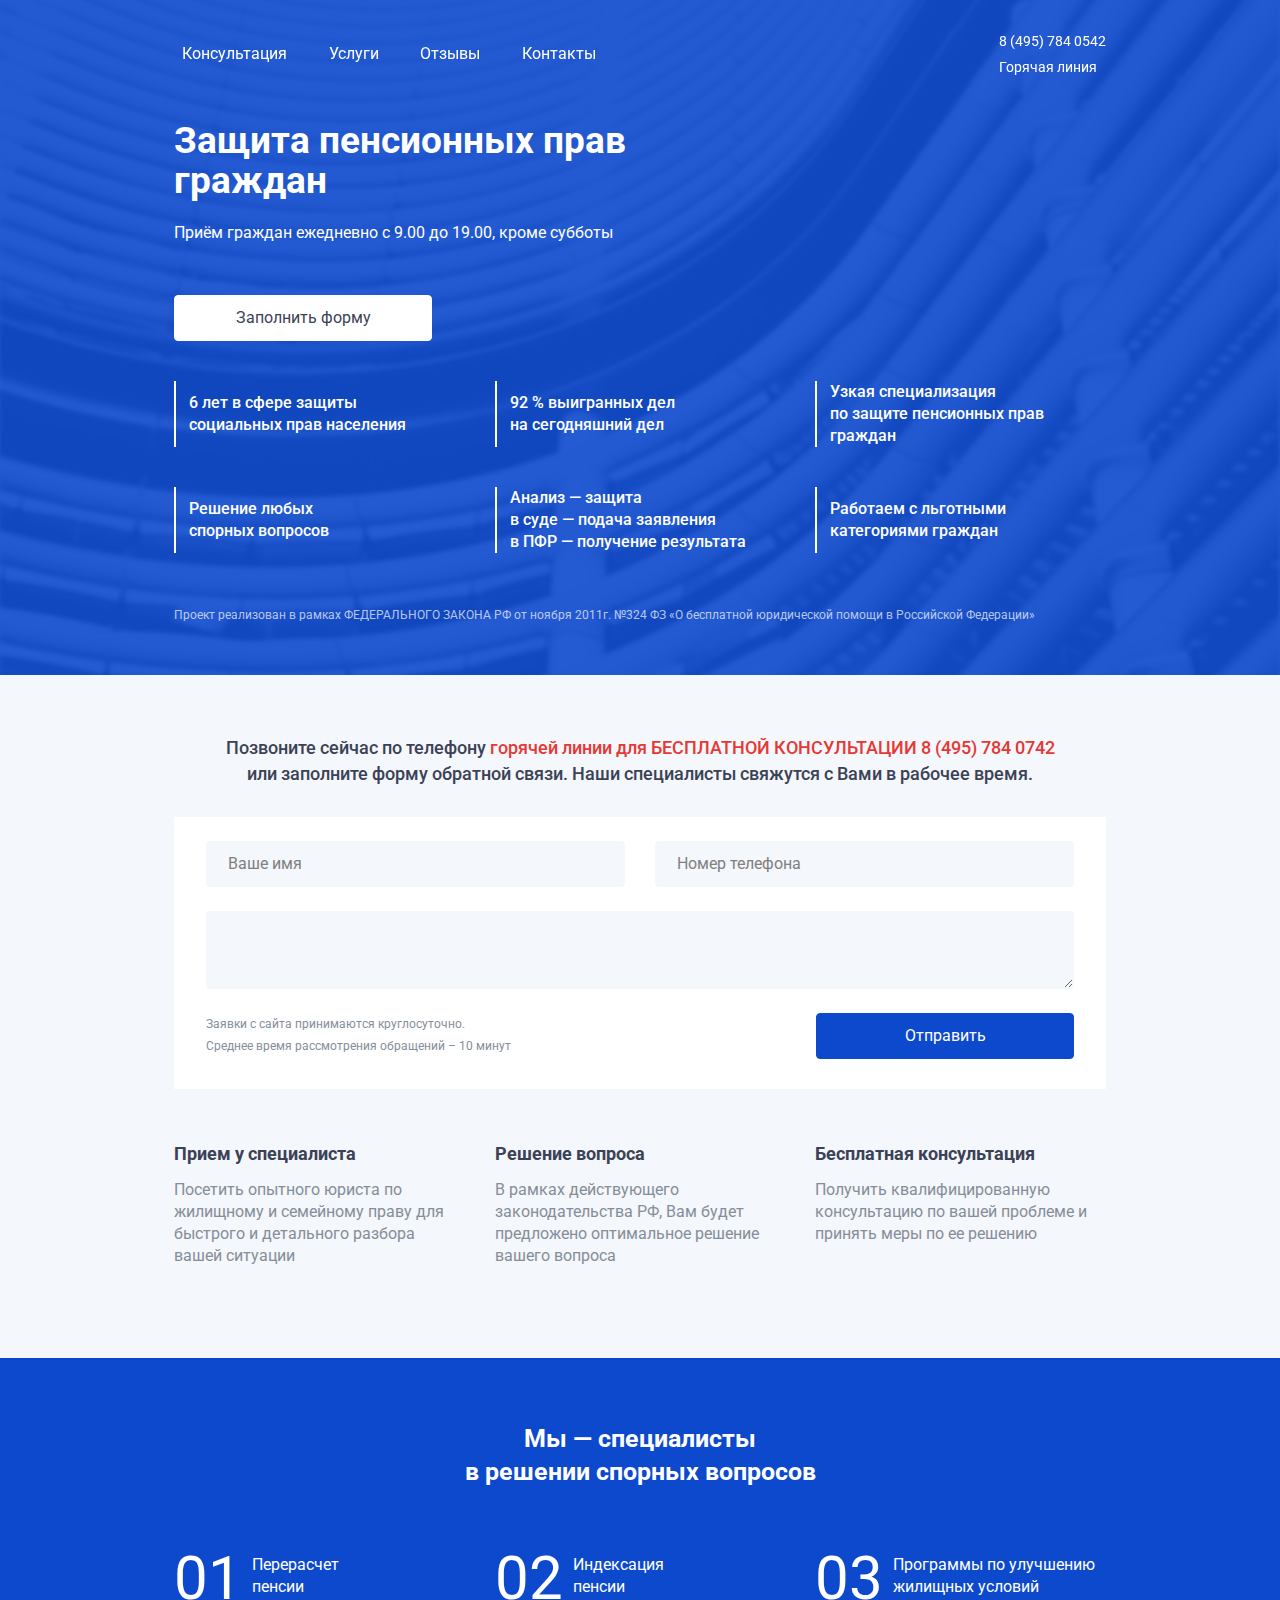
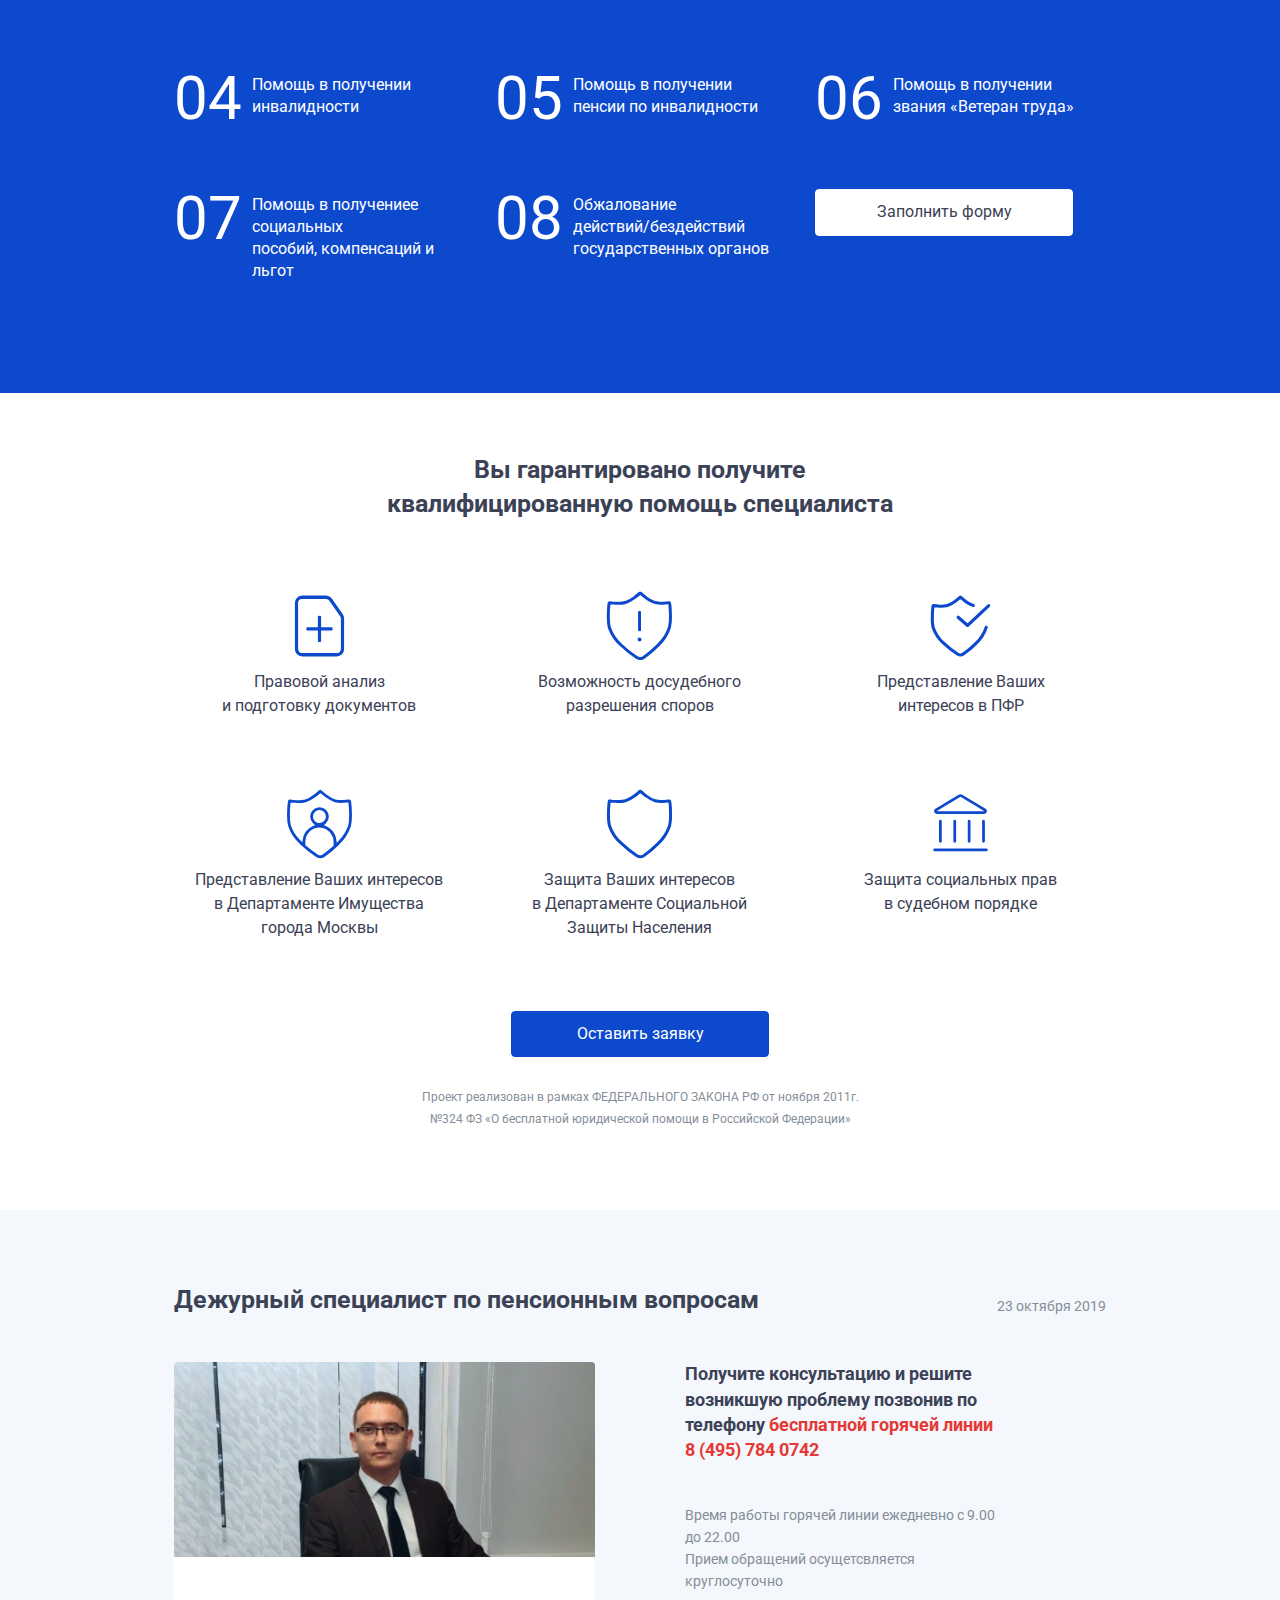
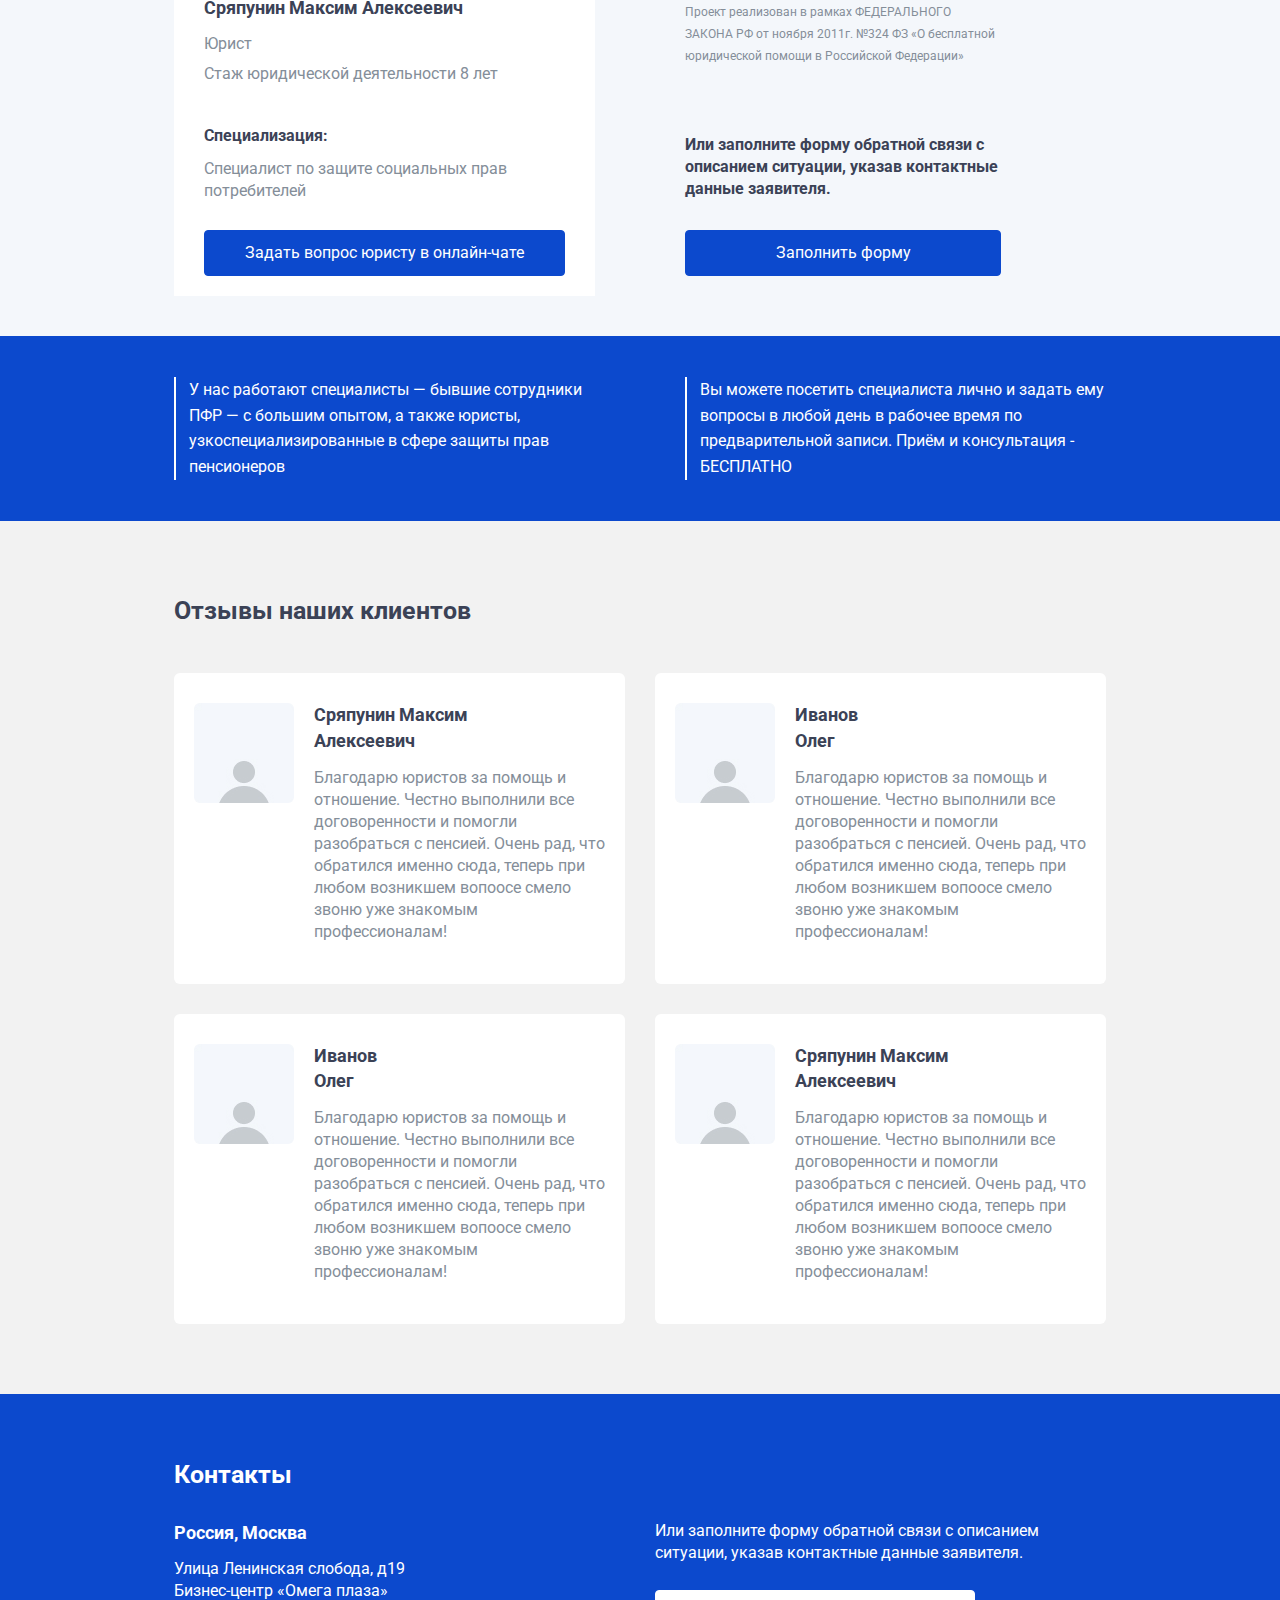
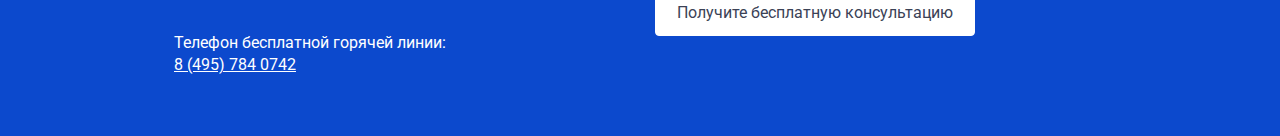
==== commit 1aedf1b6: "Update 2019-10-28T12:54:22.598Z" ====
--- a/index.html
+++ b/index.html
@@ -69,6 +69,11 @@
                 </a>
               </li>
               <li class="main-nav__item">
+                <a href="#reviews" class="main-nav__link">
+                  Отзывы
+                </a>
+              </li>
+              <li class="main-nav__item">
                 <a href="#contacts" class="main-nav__link">
                   Контакты
                 </a>
@@ -137,7 +142,7 @@
             <div class="request-form__col-6">
               <label class="field-text">
                 <span class="field-text__input-wrap">
-                  <input class="field-text__input" type="text" placeholder="Номер телефона" id="" name="">
+                  <input class="field-text__input phone-mask" type="text" placeholder="Номер телефона" id="" name="">
                 </span>
               </label>
             </div>
@@ -337,21 +342,78 @@
     </div>
   </div>
 
+  <div id="reviews" class="landing__section landing__section--reviews">
+    <div class="landing__wrap">
+      <div class="landing__content">
+        <h2>Отзывы наших клиентов</h2>
+        <div class="reviews-wrap">
+          <div class="reviews-card">
+            <div class="reviews-card__inner">
+              <div class="reviews-card__img-wrap">
+                <img src="img/reviews-img-demo.jpg" alt="" class="reviews-card__img">
+              </div>
+              <div class="reviews-card__content">
+                <h3>Сряпунин Максим <br> Алексеевич</h3>
+                <p>Благодарю юристов за помощь и отношение. Честно выполнили все договоренности и помогли разобраться с пенсией. Очень рад, что обратился именно сюда, теперь при любом возникшем вопоосе смело звоню уже знакомым профессионалам!</p>
+              </div>
+            </div>
+          </div>
+          <div class="reviews-card">
+            <div class="reviews-card__inner">
+              <div class="reviews-card__img-wrap">
+                <img src="img/reviews-img-demo.jpg" alt="" class="reviews-card__img">
+              </div>
+              <div class="reviews-card__content">
+                <h3>Иванов <br>Олег</h3>
+                <p>Благодарю юристов за помощь и отношение. Честно выполнили все договоренности и помогли разобраться с пенсией. Очень рад, что обратился именно сюда, теперь при любом возникшем вопоосе смело звоню уже знакомым профессионалам!</p>
+              </div>
+            </div>
+          </div>
+          <div class="reviews-card">
+            <div class="reviews-card__inner">
+              <div class="reviews-card__img-wrap">
+                <img src="img/reviews-img-demo.jpg" alt="" class="reviews-card__img">
+              </div>
+              <div class="reviews-card__content">
+                <h3>Иванов <br>Олег</h3>
+                <p>Благодарю юристов за помощь и отношение. Честно выполнили все договоренности и помогли разобраться с пенсией. Очень рад, что обратился именно сюда, теперь при любом возникшем вопоосе смело звоню уже знакомым профессионалам!</p>
+              </div>
+            </div>
+          </div>
+          <div class="reviews-card">
+            <div class="reviews-card__inner">
+              <div class="reviews-card__img-wrap">
+                <img src="img/reviews-img-demo.jpg" alt="" class="reviews-card__img">
+              </div>
+              <div class="reviews-card__content">
+                <h3>Сряпунин Максим <br>Алексеевич</h3>
+                <p>Благодарю юристов за помощь и отношение. Честно выполнили все договоренности и помогли разобраться с пенсией. Очень рад, что обратился именно сюда, теперь при любом возникшем вопоосе смело звоню уже знакомым профессионалам!</p>
+              </div>
+            </div>
+          </div>
+        </div>
+      </div>
+    </div>
+  </div>
+
   <div id="contacts" class="landing__section landing__section--contacts">
-    <div id="map">
-      <script type="text/javascript" charset="utf-8" async src="https://api-maps.yandex.ru/services/constructor/1.0/js/?um=constructor%3A29f5e36d870f17a10d2b46c7eda7431d688ec6b595617a17dd992c7499e8e2e0&amp;width=100%25&amp;height=720&amp;lang=ru_RU&amp;scroll=false"></script>
-    </div>
-    <div class="landing__wrap">
-      <div class="landing__content">
-        <div class="contacts-card">
-          <div class="part">
-            <h4>Россия, Москва</h4>
-            <p>Улица Ленинская слобода, д19 Бизнес-центр «Омега плаза»</p>
-          </div>
-          <div class="part">
-            <p>Телефон бесплатной горячей линии: <span>8 (495) 784 0742</span></p>
-          </div>
-          <a href="#request" class="btn" data-scroll-link>Заполнить форму онлайн</a>
+    <div class="landing__wrap">
+      <div class="landing__content">
+        <h2>Контакты</h2>
+        <div class="contacts-wrap">
+          <div class="contacts-col">
+            <div class="part">
+              <h4>Россия, Москва</h4>
+              <p>Улица Ленинская слобода, д19 <br> Бизнес-центр «Омега плаза»</p>
+            </div>
+            <div class="part">
+              <p>Телефон бесплатной горячей линии: <br> <a href="tel:+74957840742">8 (495) 784 0742</a></p>
+            </div>
+          </div>
+          <div class="contacts-col">
+            <p>Или заполните форму обратной связи с описанием <br>ситуации, указав контактные данные заявителя.</p>
+            <a href="#request" class="btn btn--white" data-scroll-link>Получите бесплатную консультацию</a>
+          </div>
         </div>
       </div>
     </div>
--- a/css/style.min.css
+++ b/css/style.min.css
@@ -2,4 +2,4 @@
  * ВНИМАНИЕ! Этот файл генерируется автоматически.
  * Не пишите сюда ничего вручную, все такие правки будут потеряны.
  * Читайте ./README.md для понимания.
- */.landing{-webkit-box-sizing:border-box;box-sizing:border-box;-webkit-tap-highlight-color:transparent;-ms-overflow-style:scrollbar;-ms-text-size-adjust:100%;min-width:320px;min-height:100%}.landing__header{padding:30px 0;z-index:2;position:fixed;top:0;left:0;right:0;width:100%}.landing__header--sticky{background-color:#0C49CD;position:fixed;top:0;left:0;bottom:auto;opacity:1;z-index:10;padding:15px 0!important;-webkit-box-shadow:0 0 10px 0 rgba(0,0,0,.22);box-shadow:0 0 10px 0 rgba(0,0,0,.22);-webkit-animation:slideInDown .5s 1 ease-in-out;animation:slideInDown .5s 1 ease-in-out}.landing__header--sticky .header-phone p{display:none}.landing__header .landing__content{display:-webkit-box;display:-ms-flexbox;display:flex;-webkit-box-align:center;-ms-flex-align:center;align-items:center}.landing__header .landing__content .main-nav{margin-right:auto}.landing__section{padding:40px 0}.landing__section--intro{background-size:cover;background-repeat:no-repeat;position:relative;padding-top:70px}.landing__section--intro:before{content:"";position:absolute;top:0;left:0;right:0;bottom:0;background-color:rgba(12,73,205,.9)}.landing__section--intro .landing__wrap{position:relative;color:#fff}.landing__section--request{background-color:#F4F7FB}.landing__section--questions{background-color:#0C49CD;color:#fff;padding-top:30px}.landing__section--questions h2{text-align:center;margin-bottom:60px}.landing__section--help h2{text-align:center;margin-bottom:30px;margin-top:20px}.landing__section--jurist{background-color:#F4F7FB;padding-bottom:40px}.landing__section--helpful{background-color:#0C49CD;color:#fff;padding-top:30px;padding-bottom:30px}.landing__section--contacts{padding:0;position:relative}.landing__section--contacts .landing__content{padding-top:120px;padding-bottom:120px}.landing__section--contacts .landing__wrap{display:-webkit-box;display:-ms-flexbox;display:flex;-webkit-box-align:center;-ms-flex-align:center;align-items:center;height:720px}.landing__wrap{display:block;width:100%;margin-left:auto;margin-right:auto;padding-left:15px;padding-right:15px}*,:after,:before{-webkit-box-sizing:inherit;box-sizing:inherit}body{display:-webkit-box;display:-ms-flexbox;display:flex;-webkit-box-orient:vertical;-webkit-box-direction:normal;-ms-flex-direction:column;flex-direction:column;background-color:#fff;margin:0;min-height:100%}[tabindex='-1']:focus{outline:0!important}[role=button]{cursor:pointer}input[type=search]{-webkit-appearance:textfield}[role=button],a,button,input,label,select,textarea{-ms-touch-action:manipulation;touch-action:manipulation}a svg,button svg{pointer-events:none}img{max-width:100%;height:auto}.header-phone{color:#fff;font-size:14px}.header-phone__num{color:#fff;text-decoration:none;display:inline-block;margin-bottom:4px}.header-phone p{margin:0}.intro-top{margin-bottom:40px;max-width:560px}.intro-top h1{line-height:1.1;margin-bottom:20px}.intro-top .btn{margin-top:40px}.intro-list{display:-webkit-box;display:-ms-flexbox;display:flex;-ms-flex-wrap:wrap;flex-wrap:wrap;margin-left:-15px;margin-right:-15px;list-style:none;padding:0}.intro-list>*{-ms-flex-preferred-size:100%;flex-basis:100%}.intro-list li{-webkit-box-flex:0;-ms-flex:0 0 100%;flex:0 0 100%;max-width:100%;padding-left:15px;padding-right:15px;position:relative;margin-bottom:40px;display:-webkit-box;display:-ms-flexbox;display:flex;-webkit-box-align:center;-ms-flex-align:center;align-items:center}.intro-list li:before{content:"";position:absolute;background-color:#fff;width:2px;top:0;left:15px;bottom:0}.intro-list li p{padding-left:15px;font-weight:500;margin:0}.request-caption{font-weight:500;font-size:16px;line-height:26px;text-align:center;margin:20px auto 30px}.request-caption p{margin:0}.request-caption a,.request-caption span{color:#E53935;text-decoration:none;white-space:nowrap}.request-form-wrap{background:#fff;padding:24px 32px;margin-bottom:40px}.request-form{display:-webkit-box;display:-ms-flexbox;display:flex;-ms-flex-wrap:wrap;flex-wrap:wrap;margin-left:-15px;margin-right:-15px}.request-form>*{-ms-flex-preferred-size:100%;flex-basis:100%}.request-form__col-12,.request-form__col-6{-webkit-box-flex:0;-ms-flex:0 0 100%;flex:0 0 100%;max-width:100%;padding-left:15px;padding-right:15px}.request-form__action{-webkit-box-flex:0;-ms-flex:0 0 100%;flex:0 0 100%;max-width:100%;padding-left:15px;padding-right:15px;display:-webkit-box;display:-ms-flexbox;display:flex;-ms-flex-wrap:wrap;flex-wrap:wrap;-webkit-box-align:start;-ms-flex-align:start;align-items:flex-start}.request-form__action p{margin-right:auto;margin-top:0}.request-form .field-text{margin-bottom:24px}.request-list{padding:0;list-style:none;display:-webkit-box;display:-ms-flexbox;display:flex;-ms-flex-wrap:wrap;flex-wrap:wrap;margin-left:-15px;margin-right:-15px}.request-list>*{-ms-flex-preferred-size:100%;flex-basis:100%}.request-list li{-webkit-box-flex:0;-ms-flex:0 0 100%;flex:0 0 100%;max-width:100%;padding-left:15px;padding-right:15px;margin-bottom:40px}.request-list li p{margin:0}.questions-list{list-style:none;padding:0;counter-reset:questions-counter;display:-webkit-box;display:-ms-flexbox;display:flex;-ms-flex-wrap:wrap;flex-wrap:wrap;margin-left:-15px;margin-right:-15px}.questions-list>*{-ms-flex-preferred-size:100%;flex-basis:100%}.questions-list .list-item{-webkit-box-flex:0;-ms-flex:0 0 100%;flex:0 0 100%;max-width:100%;padding-left:15px;padding-right:15px;display:-webkit-box;display:-ms-flexbox;display:flex;-webkit-box-align:start;-ms-flex-align:start;align-items:flex-start;margin-bottom:60px}.questions-list .list-item p{margin:5px 0 0}.questions-list .list-item:before{counter-increment:questions-counter;content:"0" counter(questions-counter);font-size:60px;line-height:1;margin-right:10px;display:inline-block}.questions-list .list-action{-webkit-box-flex:0;-ms-flex:0 0 100%;flex:0 0 100%;max-width:100%;padding-left:15px;padding-right:15px}.help-list{list-style:none;padding:0;display:-webkit-box;display:-ms-flexbox;display:flex;-ms-flex-wrap:wrap;flex-wrap:wrap;margin-left:-15px;margin-right:-15px}.help-list>*{-ms-flex-preferred-size:100%;flex-basis:100%}.help-item{-webkit-box-flex:0;-ms-flex:0 0 100%;flex:0 0 100%;max-width:100%;padding-left:15px;padding-right:15px;text-align:center;margin-bottom:20px}.help-item__icon{width:69px;height:89px;margin:auto auto 30px}.help-item__icon svg{width:100%;height:auto}.help-item__text{color:#3B4256;line-height:24px}.help-action{text-align:center;max-width:440px;margin:40px auto}.help-action .btn{margin-bottom:20px}.help-action p{font-size:12px;color:#848E99}.jurist-header{display:-webkit-box;display:-ms-flexbox;display:flex;-ms-flex-wrap:wrap;flex-wrap:wrap;-webkit-box-align:end;-ms-flex-align:end;align-items:flex-end;margin-bottom:30px}.jurist-header h2{margin-right:auto;margin-bottom:15px}.jurist-header span{margin-bottom:15px}.jurist-row{display:-webkit-box;display:-ms-flexbox;display:flex;-ms-flex-wrap:wrap;flex-wrap:wrap;margin-left:-15px;margin-right:-15px}.jurist-row>*{-ms-flex-preferred-size:100%;flex-basis:100%}.jurist-card{-webkit-box-flex:0;-ms-flex:0 0 100%;flex:0 0 100%;max-width:100%;padding-left:15px;padding-right:15px;margin-bottom:30px}.jurist-card__img{width:100%}.jurist-card__inner{background:#fff}.jurist-card__body{padding:20px 30px}.jurist-card__body .part:first-child{margin-bottom:40px}.jurist-card__body .part p{margin:.5em 0}.jurist-card__body .part .btn{margin-top:20px}.jurist-info{-webkit-box-flex:0;-ms-flex:0 0 100%;flex:0 0 100%;max-width:100%;padding-left:15px;padding-right:15px;display:-webkit-box;display:-ms-flexbox;display:flex;-webkit-box-orient:vertical;-webkit-box-direction:normal;-ms-flex-direction:column;flex-direction:column;margin-bottom:20px}.jurist-info__top{margin-bottom:auto}.jurist-info__top h3{margin-top:0;margin-bottom:40px}.jurist-info__top h3 a,.jurist-info__top h3 span{color:#E53935;text-decoration:none}.jurist-info__bottom h5{margin-bottom:30px}.helpful-row{display:-webkit-box;display:-ms-flexbox;display:flex;-ms-flex-wrap:wrap;flex-wrap:wrap;margin-left:-15px;margin-right:-15px}.helpful-row>*{-ms-flex-preferred-size:100%;flex-basis:100%}.helpful-col{-webkit-box-flex:0;-ms-flex:0 0 100%;flex:0 0 100%;max-width:100%;padding-left:15px;padding-right:15px}.helpful-col p{position:relative;padding-left:15px;line-height:1.6}.helpful-col p:before{content:"";width:2px;background:#fff;position:absolute;top:0;bottom:0;left:0}#map{position:absolute;top:0;left:0;right:0;bottom:0;width:100%;height:100%}.contacts-card{position:relative;z-index:2;background:#fff;border-radius:4px;padding:30px;max-width:350px}.contacts-card .part{margin-bottom:45px}.contacts-card p span{white-space:nowrap;color:#E53935}@-webkit-keyframes slideInDown{from{-webkit-transform:translate3d(0,-100%,0);transform:translate3d(0,-100%,0);visibility:visible}to{-webkit-transform:translate3d(0,0,0);transform:translate3d(0,0,0)}}@keyframes slideInDown{from{-webkit-transform:translate3d(0,-100%,0);transform:translate3d(0,-100%,0);visibility:visible}to{-webkit-transform:translate3d(0,0,0);transform:translate3d(0,0,0)}}body{font-family:Roboto,sans-serif;font-size:16px;line-height:1.375em;color:#3B4256}h1,h2,h3,h4,h5,h6{font-family:Roboto,sans-serif;font-weight:700;line-height:1.375em;color:currentColor}h1,h2,h3{margin-top:1.375em;margin-bottom:.6875em}h4,h5,h6{margin-top:.6875em;margin-bottom:.6875em}h1{font-size:36.92px}h2{font-size:24.62px}h3{font-size:18.46px}h4{font-size:18px}h5,h6{font-size:1em}address,blockquote,dl,figure,ol,p,pre,ul{margin-top:.6875em;margin-bottom:.6875em}address{font-style:normal}ol,ul{padding-left:1.2em}ol ol,ol ul,ul ol,ul ul{margin-top:0;margin-bottom:0}li{line-height:inherit}dt{font-weight:700}dd{margin-left:0}dd+dt{margin-top:.6875em}hr{margin-top:1.375em;margin-bottom:1.375em;border:0;border-top:1px solid #999}small{font-size:.75em}sub,sup{font-size:70%}mark{background:#fcf8e3;padding:.1em .3em}b,strong{font-weight:bolder}abbr[title]{-webkit-text-decoration:underline dotted;text-decoration:underline dotted}blockquote{padding:0;margin-left:0;margin-right:0}code,kbd,pre,samp{font-family:Menlo,Monaco,Consolas,"Liberation Mono","Courier New",monospace}code,kbd{padding:.06em .3em;color:#3B4256;background-color:#e6e6e6;border-radius:4px}kbd kbd{padding:0}pre{display:block;width:100%;overflow-x:auto;-moz-tab-size:2;-o-tab-size:2;tab-size:2}.fz-sm{font-size:12px}.fz-md{font-size:14px}.color-light{color:#848E99}.color-lighten{color:rgba(255,255,255,.7)}.main-nav{z-index:10}.main-nav__list{margin:0;padding:0;list-style:none}.main-nav__item{position:relative}.main-nav__link{display:block;padding:.5em;text-decoration:none;color:#fff}.main-nav__link:focus,.main-nav__link:hover{text-decoration:none}.main-nav__toggler{display:inline-block;padding:0;background:0 0;border:none}.no-js .main-nav__toggler{display:none}.btn{-webkit-box-sizing:border-box;box-sizing:border-box;display:inline-block;margin:0;padding:.7em 1.3em;white-space:nowrap;vertical-align:middle;-webkit-user-select:none;-moz-user-select:none;-ms-user-select:none;user-select:none;text-align:center;font-size:1em;font-family:inherit;line-height:1.375em;text-decoration:none;text-transform:none;color:#fff;border-radius:4px;border:1px solid #0C49CD;background-color:#0C49CD;background-image:none;cursor:pointer;min-width:258px}.btn:focus,.btn:hover{text-decoration:none;color:#fff;background-color:#09389d;border-color:#093493}.btn:active,.btn:focus{outline:0;-webkit-box-shadow:0 0 0 2px rgba(12,73,205,.7);box-shadow:0 0 0 2px rgba(12,73,205,.7)}.btn--disabled,.btn:disabled{opacity:.7;cursor:not-allowed;color:#3B4256;background-color:#e6e6e6;border-color:#ccc}a.btn--disabled{pointer-events:none}.btn--block{width:100%}.btn--white{color:#3B4256;background-color:#fff;border:1px solid #fff}.btn--white:focus,.btn--white:hover{color:#3B4256;background-color:#e6e6e6;border-color:#e0e0e0}.btn--white--disabled,.btn--white:disabled{color:#fff;background-color:#0C49CD;border-color:#0C49CD}.temp-icon-left-arrow{background-image:url(../img/sprite-035337268171722513.png);background-position:0 0;width:32px;height:32px}.temp-icon-right-arrow{background-image:url(../img/sprite-035337268171722513.png);background-position:-36px 0;width:32px;height:32px}.field-text{display:block;margin-bottom:.6875em}.field-text__name{display:block;margin-bottom:.4em;line-height:1.375em;font-weight:700}.field-text__input-wrap{display:block}.field-text__input{display:inline-block;vertical-align:middle;width:100%;padding:.7em 1.3em;margin:0;line-height:1.375em;font-size:1em;font-family:inherit;background-color:#F4F7FB;border:1px solid #F4F7FB;border-radius:4px;-webkit-appearance:textfield;-moz-appearance:textfield;appearance:textfield}.field-text__input:focus{background:#FFF;border:1px solid #62B0FF;outline:0;-webkit-box-shadow:none;box-shadow:none}.field-text__input[disabled],.field-text__input[readonly]{cursor:default;background-color:#ccc}.field-text__input[type=search]::-webkit-search-cancel-button,.field-text__input[type=search]::-webkit-search-decoration{-webkit-appearance:none}.field-text__input[type=color]{padding:0}.field-text__input::-webkit-input-placeholder{color:gray;opacity:1}.field-text__input::-moz-placeholder{color:gray;opacity:1}.field-text__input::-ms-input-placeholder{color:gray;opacity:1}.field-text__input::placeholder{color:gray;opacity:1}textarea.field-text__input{height:auto;min-height:calc(4.75em + 2px);resize:vertical}.field-text__help-text{display:block;padding-top:.4em;font-size:.75em;line-height:1.2em;color:gray}.field-text__help-text:empty{display:none}.field-text--error .field-text__help-text,.field-text--error .field-text__input,.field-text--error .field-text__name{color:#d8544f}.field-text--error .field-text__input{border-color:#d8544f;background-color:#f9e2e2}.field-checkbox{display:block;margin-bottom:.6875em}.field-checkbox__title{display:block;font-weight:700;line-height:1.375em;margin-bottom:.4em}.field-checkbox__input-wrap+.field-checkbox__input-wrap{margin-top:.6875em}.field-checkbox__name{position:relative;display:inline-block;padding-left:1.5em;margin-right:.6em;font-weight:400;line-height:1.375em}.field-checkbox__name-text:before{content:'';position:absolute;top:.1em;left:0;width:14px;height:14px;border:2px solid;border-radius:4px}input:focus~.field-checkbox__name-text:before{outline:0;-webkit-box-shadow:0 0 0 2px rgba(12,73,205,.7);box-shadow:0 0 0 2px rgba(12,73,205,.7)}.field-checkbox__name-text:after{content:'';position:absolute;top:calc(0.1em + 1px);left:3px;width:14px;height:6px;opacity:0;border-left:2px solid currentColor;border-bottom:2px solid currentColor;-webkit-transform:rotate(-45deg);transform:rotate(-45deg);-webkit-transition:opacity .3s;transition:opacity .3s}input:checked~.field-checkbox__name-text:after{opacity:1}.field-checkbox__input{position:absolute;top:.7em;left:0;padding:0;margin:0;-webkit-transform:translateY(-50%);transform:translateY(-50%);opacity:0}.field-checkbox__input:active,.field-checkbox__input:focus{outline:0;-webkit-box-shadow:0 0 0 2px rgba(12,73,205,.7);box-shadow:0 0 0 2px rgba(12,73,205,.7)}.field-checkbox__help-text-wrap{padding-left:1.5em}.field-checkbox__help-text{display:block;padding-top:.4em;font-size:.75em;line-height:1.2em;color:gray}.field-checkbox__help-text:empty{display:none}.field-checkbox__input-wrap--error .field-checkbox__help-text,.field-checkbox__input-wrap--error .field-checkbox__name-text{color:#d8544f}.field-radio{display:block;margin-bottom:.6875em}.field-radio__title{display:block;font-weight:700;line-height:1.375em;margin-bottom:.4em}.field-radio__input-wrap+.field-radio__input-wrap{margin-top:.6875em}.field-radio__name{position:relative;display:inline-block;padding-left:1.5em;margin-right:.6em;font-weight:400;line-height:1.375em}.field-radio__name-text:before{content:'';position:absolute;top:.1em;left:0;width:14px;height:14px;border:2px solid;border-radius:50%}input:focus~.field-radio__name-text:before{outline:0;-webkit-box-shadow:0 0 0 2px rgba(12,73,205,.7);box-shadow:0 0 0 2px rgba(12,73,205,.7)}.field-radio__name-text:after{content:'';position:absolute;top:calc(0.1em + 4px);left:4px;width:6px;height:6px;opacity:0;border-radius:50%;background-color:currentColor;-webkit-transition:opacity .3s;transition:opacity .3s}input:checked~.field-radio__name-text:after{opacity:1}.field-radio__input{position:absolute;top:.8em;left:0;padding:0;margin:0;-webkit-transform:translateY(-50%);transform:translateY(-50%);opacity:0}.field-radio__input:active,.field-radio__input:focus{outline:0;-webkit-box-shadow:0 0 0 2px rgba(12,73,205,.7);box-shadow:0 0 0 2px rgba(12,73,205,.7)}.field-radio__help-text-wrap{padding-left:1.5em}.field-radio__help-text{display:block;padding-top:.4em;font-size:.75em;line-height:1.2em;color:gray}.field-radio__help-text:empty{display:none}.field-radio__input-wrap--error .field-radio__help-text,.field-radio__input-wrap--error .field-radio__name-text{color:#d8544f}.field-toggler{display:block;margin-bottom:.6875em}.field-toggler__title{display:block;margin-bottom:.4em;line-height:1.375em;font-weight:700}.field-toggler__input-wrap+.field-toggler__input-wrap{margin-top:.6875em}.field-toggler__name{position:relative;display:inline-block;padding-left:3.2em;margin-right:.6em;font-weight:400;line-height:1.375em}.field-toggler__name-text:before{content:'';position:absolute;top:.6em;left:0;width:2.1875em;height:1.125em;-webkit-transform:translateY(-50%);transform:translateY(-50%);background-color:#fff;border:1px solid #999}input:focus~.field-toggler__name-text:before{outline:0;-webkit-box-shadow:0 0 0 2px rgba(12,73,205,.7);box-shadow:0 0 0 2px rgba(12,73,205,.7)}.field-toggler__name-text:after{content:'';position:absolute;top:.6em;left:2px;width:.875em;height:.875em;-webkit-transform:translateY(-50%);transform:translateY(-50%);background-color:#e6e6e6;border:1px solid #999;-webkit-transition:all .3s;transition:all .3s}input:checked~.field-toggler__name-text:after{-webkit-transform:translate(1.0625em,-50%);transform:translate(1.0625em,-50%)}.field-toggler__input{position:absolute;top:0;left:0;width:0;height:0;opacity:0}.field-toggler__help-text-wrap{padding-left:1.5em}.field-toggler__help-text{display:block;padding-top:.4em;font-size:.75em;line-height:1.2em;color:gray}.field-toggler__help-text:empty{display:none}.field-file{display:block;margin-bottom:.6875em}.field-file__name{display:block;margin-bottom:.4em;line-height:1.375em;font-weight:700}.field-file__input-wrap{display:block;position:relative}.field-file__input{position:absolute;width:1px;height:1px;opacity:0}.field-file__input:active~.field-file__name-text,.field-file__input:focus~.field-file__name-text{outline:0;-webkit-box-shadow:0 0 0 2px rgba(12,73,205,.7);box-shadow:0 0 0 2px rgba(12,73,205,.7)}.field-file__name-text{position:relative;display:-webkit-box;display:-ms-flexbox;display:flex;-webkit-box-align:baseline;-ms-flex-align:baseline;align-items:baseline;width:100%;background-color:#fff;border:1px solid #999;border-radius:4px;white-space:nowrap;overflow:hidden;text-overflow:ellipsis;cursor:pointer}.field-file__name-text:before{content:attr(data-button-text);display:block;background-color:#e6e6e6;border-right:1px solid #999;margin-right:1.7em;line-height:1.375em;padding:1em 1.7em;border-top-left-radius:4px;border-bottom-left-radius:4px}.field-file__name-text:focus:before,.field-file__name-text:hover:before{background-color:#ccc}.field-file__help-text{display:block;padding-top:.4em;font-size:.75em;line-height:1.2em;color:gray}.field-file__help-text:empty{display:none}.field-file--error .field-file__help-text,.field-file--error .field-file__input,.field-file--error .field-file__name,.field-file--error .field-file__name-text{color:#d8544f}.field-file--error .field-file__name-text{border-color:#d8544f;background-color:#f9e2e2}.field-range{display:block;margin-bottom:.6875em}.field-range__name{display:block;margin-bottom:.4em;line-height:1.375em;font-weight:700}.field-range__input-wrap{position:relative}.field-range__input{-ms-flex-item-align:center;align-self:center;padding:0;width:100%;height:2em;border-radius:.25rem;border:0;background:0 0;font-size:inherit;cursor:pointer;-webkit-appearance:none;-moz-appearance:none;appearance:none}.field-range__input::-webkit-slider-runnable-track,.field-range__input::-webkit-slider-thumb{-webkit-appearance:none}.field-range__input:focus{outline:0;-webkit-box-shadow:0 0 0 2px rgba(12,73,205,.7);box-shadow:0 0 0 2px rgba(12,73,205,.7)}.field-range__input::-webkit-slider-runnable-track{-webkit-box-sizing:border-box;box-sizing:border-box;width:100%;height:.75em;border-radius:4px;background:#fff;border:1px solid #999}.field-range__input::-moz-range-track{box-sizing:border-box;width:100%;height:.75em;border-radius:4px;background:#fff;border:1px solid #999}.field-range__input::-ms-track{box-sizing:border-box;width:100%;height:.75em;border-radius:4px;background:#fff;border:1px solid #999;color:transparent}.field-range__input::-webkit-slider-thumb{margin-top:-.68em;-webkit-box-sizing:border-box;box-sizing:border-box;padding:0;width:2em;height:2em;border-radius:1em;-webkit-box-shadow:none;box-shadow:none;cursor:ew-resize;background:#e6e6e6;border:1px solid #999}.field-range__input::-moz-range-thumb{box-sizing:border-box;padding:0;width:2em;height:2em;border-radius:1em;box-shadow:none;cursor:ew-resize;background:#e6e6e6;border:1px solid #999}.field-range__input::-ms-thumb{box-sizing:border-box;padding:0;width:2em;height:2em;border-radius:1em;box-shadow:none;cursor:ew-resize;background:#e6e6e6;border:1px solid #999}.field-range__input::-ms-fill-lower,.field-range__input::-ms-tooltip{display:none}.field-range__help-text{display:block;font-size:.75em;line-height:1.2em;color:gray;padding-top:0}.field-range__help-text:empty{display:none}.field-select{display:block;margin-bottom:.6875em}.field-select__name{display:block;margin-bottom:.4em;line-height:1.375em;font-weight:700}.field-select__select{display:inline-block;vertical-align:middle;width:100%;line-height:1.375em;padding:1em 1.7em;font-size:inherit;font-family:inherit;border:1px solid #999;border-radius:4px;-webkit-appearance:none;-moz-appearance:none;appearance:none;background-color:#fff;background-image:url("data:image/svg+xml;charset=utf-8,%3Csvg xmlns='http://www.w3.org/2000/svg' viewBox='0 0 17 11' width='17' height='11'%3E%3Cpath fill='%23B1B1B1' d='M.202 1.97L1.956.204A.61.61 0 0 1 2.43 0a.61.61 0 0 1 .47.204L8.5 5.84 14.1.204A.61.61 0 0 1 14.57 0a.61.61 0 0 1 .474.204l1.754 1.766a.618.618 0 0 1 .202.473.62.62 0 0 1-.202.476l-7.826 7.875A.61.61 0 0 1 8.5 11a.61.61 0 0 1-.472-.204L.202 2.92A.618.618 0 0 1 0 2.444c0-.203.067-.34.202-.475z'/%3E%3C/svg%3E");background-repeat:no-repeat;background-position:right .3em center;background-size:1.063em .688em}.field-select__select[multiple]{background-image:none;min-height:6.8em}.field-select__select::-ms-expand{display:none}.field-select__select:active,.field-select__select:focus{outline:0;-webkit-box-shadow:0 0 0 2px rgba(12,73,205,.7);box-shadow:0 0 0 2px rgba(12,73,205,.7)}.field-select__select[disabled],.field-select__select[readonly]{cursor:default;background-color:#e6e6e6}.field-select__help-text{display:block;padding-top:.4em;font-size:.75em;line-height:1.2em;color:gray}.field-select__help-text:empty{display:none}.field-select--error .field-select__help-text,.field-select--error .field-select__name,.field-select--error .field-select__select{color:#d8544f}.field-select--error .field-select__select{border-color:#d8544f;background-color:#f9e2e2}.field-actions{display:block;margin-top:1.375em;margin-bottom:.6875em}.field-actions .btn{margin-bottom:.6875em}.field-actions__text{display:block;margin-top:.6875em;margin-bottom:.6875em;font-size:.75em;color:gray;line-height:1.2em}.form__fieldset{min-width:0;padding:0;margin:0;border:0}.form__fieldset:not(:last-child){margin-bottom:1.375em}.form__legend{display:block;width:100%;margin-top:1.375em;margin-bottom:.6875em;font-size:24px;font-family:Roboto,sans-serif;font-weight:700;line-height:1.375em;color:currentColor}.alert{position:relative;padding:.7em 1em;margin-top:1em;margin-bottom:1em;border:1px solid #ccc;border-radius:4px;color:#3B4256;background-color:#e6e6e6}.alert>:first-child{margin-top:0}.alert>:last-child{margin-bottom:0}.alert__header{display:block;margin-top:0;margin-bottom:.2em;font-size:24px;font-weight:400;line-height:1.4;color:inherit}.alert--danger{background-color:#d8544f;border:1px solid #c9312c;color:#fff}.alert--danger a{color:inherit;text-decoration:underline}.alert--danger a:focus,.alert--danger a:hover{text-decoration:none}.alert--success{background-color:#E94B3D;border:1px solid #da2919;color:#fff}.alert--success a{color:inherit;text-decoration:underline}.alert--success a:focus,.alert--success a:hover{text-decoration:none}.alert--warning{background-color:#fcedd9;border:1px solid #f8d8ab;color:#3B4256}.to-top{position:fixed;right:1rem;bottom:1rem;z-index:1;width:4rem;height:4rem;border-radius:50%;background-color:#000;color:transparent;font:0/0 a;background-image:url("data:image/svg+xml,%3Csvg xmlns='http://www.w3.org/2000/svg' viewBox='0 0 17 11' width='17' height='11'%3E%3Cpath fill='%23fff' d='M.202 1.97L1.956.204A.61.61 0 0 1 2.43 0a.61.61 0 0 1 .47.204L8.5 5.84 14.1.204A.61.61 0 0 1 14.57 0a.61.61 0 0 1 .474.204l1.754 1.766a.618.618 0 0 1 .202.473.62.62 0 0 1-.202.476l-7.826 7.875A.61.61 0 0 1 8.5 11a.61.61 0 0 1-.472-.204L.202 2.92A.618.618 0 0 1 0 2.444c0-.203.067-.34.202-.475z'/%3E%3C/svg%3E");background-repeat:no-repeat;background-position:center;-webkit-transform:rotate(180deg);transform:rotate(180deg)}.js .to-top{display:none}.burger{position:relative;z-index:1;display:-webkit-box;display:-ms-flexbox;display:flex;-webkit-box-align:center;-ms-flex-align:center;align-items:center;width:42px;height:30px;-webkit-user-select:none;-moz-user-select:none;-ms-user-select:none;user-select:none;cursor:pointer}.burger>span{display:inline-block;width:100%;height:3px;background:#fff;position:relative;-webkit-transition:background .3s .3s;transition:background .3s .3s}.burger>span:after,.burger>span:before{content:'';position:absolute;left:0;width:100%;height:3px;background:#fff;-webkit-transform-origin:50% 50%;transform-origin:50% 50%;-webkit-transition:top .3s .3s,-webkit-transform .3s;transition:top .3s .3s,-webkit-transform .3s;transition:top .3s .3s,transform .3s;transition:top .3s .3s,transform .3s,-webkit-transform .3s}.burger>span:before{top:-10px}.burger>span:after{top:10px}.burger--close>span{-webkit-transition:background .3s 0s;transition:background .3s 0s;background:0 0}.burger--close>span:after,.burger--close>span:before{-webkit-transition:top .3s,-webkit-transform .3s .3s;transition:top .3s,-webkit-transform .3s .3s;transition:top .3s,transform .3s .3s;transition:top .3s,transform .3s .3s,-webkit-transform .3s .3s;top:0}.burger--close>span:before{-webkit-transform:rotate3d(0,0,1,45deg);transform:rotate3d(0,0,1,45deg)}.burger--close>span:after{-webkit-transform:rotate3d(0,0,1,-45deg);transform:rotate3d(0,0,1,-45deg)}.embed-responsive{position:relative;display:block;width:100%;padding:0;overflow:hidden}.embed-responsive::before{content:'';display:block;padding-top:56.25%}.embed-responsive iframe,.embed-responsive video{position:absolute;top:0;bottom:0;left:0;width:100%;height:100%;border:0}.embed-responsive--4-3::before{padding-top:75%}@media (min-width:480px){.landing__wrap{width:100%}dd{margin-left:1.8em}}@media (min-width:768px){.landing__wrap{width:100%}.help-item,.intro-list li,.questions-list .list-item,.request-form__col-6{-webkit-box-flex:0;-ms-flex:0 0 50%;flex:0 0 50%;max-width:50%;padding-left:15px;padding-right:15px}.main-nav__list{display:-webkit-box;display:-ms-flexbox;display:flex;-ms-flex-wrap:wrap;flex-wrap:wrap}.main-nav__item{margin-right:1.6em}.main-nav__toggler{display:none}}@media (min-width:992px){.landing__wrap{width:962px}.intro-list li{-webkit-box-flex:0;-ms-flex:0 0 33.33333%;flex:0 0 33.33333%;max-width:33.33333%;padding-left:15px;padding-right:15px}.request-caption{font-size:18px}.help-item,.questions-list .list-action,.questions-list .list-item,.request-list li{-webkit-box-flex:0;-ms-flex:0 0 33.33333%;flex:0 0 33.33333%;max-width:33.33333%;padding-left:15px;padding-right:15px}.jurist-card{-webkit-box-flex:0;-ms-flex:0 0 50%;flex:0 0 50%;max-width:50%;padding-left:15px;padding-right:45px!important;margin-bottom:0}.jurist-info{-webkit-box-flex:0;-ms-flex:0 0 50%;flex:0 0 50%;max-width:50%;padding-left:45px!important;padding-right:120px!important}.helpful-col{-webkit-box-flex:0;-ms-flex:0 0 50%;flex:0 0 50%;max-width:50%;padding-left:15px;padding-right:15px}.helpful-col:first-child{padding-right:45px}.helpful-col:last-child{padding-left:45px}}@media (min-width:1300px){.landing__section--intro{padding-top:220px}.landing__section--questions{padding-top:80px}.landing__section--help h2,.landing__section--jurist,.landing__section--questions h2{margin-bottom:100px}.landing__section--helpful{padding-top:80px;padding-bottom:80px}.landing__wrap{width:1170px}.intro-top{margin-bottom:60px}.intro-top .btn{margin-top:60px}.request-caption{margin-bottom:50px}.request-form-wrap{margin-bottom:80px}.questions-list .list-item{margin-bottom:100px}.help-item{margin-bottom:60px}.help-action{margin:60px auto}.helpful-col p{max-width:400px}h1{font-size:48px}h2{font-size:32px}h3{font-size:24px}.btn,.field-text__input{padding:1em 1.7em}}@media (max-width:767px){.header-phone p{display:none}.js .main-nav__list{overflow:hidden;max-height:0;-webkit-transition:max-height .2s;transition:max-height .2s;position:absolute;top:100%;left:0;right:0;background:#0b44bf;z-index:10}.js .main-nav--open .main-nav__list{max-height:100vh;-webkit-transition:max-height .6s;transition:max-height .6s}.main-nav__link{padding:1em 1.5em;border-bottom:1px solid #0b40b5;border-top:1px solid #0b40b5}.btn{width:100%}}@media (max-width:479px){.intro-top{min-height:84vh;display:-webkit-box;display:-ms-flexbox;display:flex;-webkit-box-orient:vertical;-webkit-box-direction:normal;-ms-flex-direction:column;flex-direction:column;-webkit-box-pack:center;-ms-flex-pack:center;justify-content:center}.request-form-wrap{padding:20px}.jurist-card__body .part .btn span{display:none}.contacts-card{max-width:300px;padding:18px}h1{font-size:32px}h2{font-size:20px}h3{font-size:18px}}@media (max-width:991px){.questions-list{max-width:700px;margin:auto}.questions-list .list-action{display:-webkit-box;display:-ms-flexbox;display:flex;-webkit-box-pack:center;-ms-flex-pack:center;justify-content:center}.help-list{max-width:700px;margin:auto}}@media print{*,:after,:before{background:0 0!important;color:#000!important;-webkit-box-shadow:none!important;box-shadow:none!important;text-shadow:none!important}a,a:visited{text-decoration:underline!important}a[href]:after{content:" (" attr(href) ")"}a[href^='#']:after,a[href^='javascript:']:after{content:''}abbr[title]:after{content:" (" attr(title) ")"}blockquote,pre{border:1px solid #999!important;page-break-inside:avoid}thead{display:table-header-group}img,tr{page-break-inside:avoid}img{max-width:100%!important}h2,h3,p{orphans:3;widows:3}h2,h3{page-break-after:avoid}table{border-collapse:collapse!important}table td,table th{background-color:#fff!important}}+ */.landing{-webkit-box-sizing:border-box;box-sizing:border-box;-webkit-tap-highlight-color:transparent;-ms-overflow-style:scrollbar;-ms-text-size-adjust:100%;min-width:320px;min-height:100%}.landing__header{padding:30px 0;z-index:2;position:fixed;top:0;left:0;right:0;width:100%}.landing__header--sticky{background-color:#0C49CD;position:fixed;top:0;left:0;bottom:auto;opacity:1;z-index:10;padding:15px 0!important;-webkit-box-shadow:0 0 10px 0 rgba(0,0,0,.22);box-shadow:0 0 10px 0 rgba(0,0,0,.22);-webkit-animation:slideInDown .5s 1 ease-in-out;animation:slideInDown .5s 1 ease-in-out}.landing__header--sticky .header-phone p{display:none}.landing__header .landing__content{display:-webkit-box;display:-ms-flexbox;display:flex;-webkit-box-align:center;-ms-flex-align:center;align-items:center}.landing__header .landing__content .main-nav{margin-right:auto}.landing__section{padding:40px 0}.landing__section--intro{background-size:cover;background-repeat:no-repeat;position:relative;padding-top:70px}.landing__section--intro:before{content:"";position:absolute;top:0;left:0;right:0;bottom:0;background-color:rgba(12,73,205,.9)}.landing__section--intro .landing__wrap{position:relative;color:#fff}.landing__section--request{background-color:#F4F7FB}.landing__section--questions{background-color:#0C49CD;color:#fff;padding-top:30px}.landing__section--questions h2{text-align:center;margin-bottom:60px}.landing__section--help h2{text-align:center;margin-bottom:30px;margin-top:20px}.landing__section--jurist{background-color:#F4F7FB;padding-bottom:40px}.landing__section--helpful{background-color:#0C49CD;color:#fff;padding-top:30px;padding-bottom:30px}.landing__section--reviews{background:#F2F2F2}.landing__section--reviews h2{margin-bottom:45px}.landing__section--contacts{background-color:#0C49CD;color:#fff;padding-top:30px;padding-bottom:30px}.landing__wrap{display:block;width:100%;margin-left:auto;margin-right:auto;padding-left:15px;padding-right:15px}*,:after,:before{-webkit-box-sizing:inherit;box-sizing:inherit}body{display:-webkit-box;display:-ms-flexbox;display:flex;-webkit-box-orient:vertical;-webkit-box-direction:normal;-ms-flex-direction:column;flex-direction:column;background-color:#fff;margin:0;min-height:100%}[tabindex='-1']:focus{outline:0!important}[role=button]{cursor:pointer}input[type=search]{-webkit-appearance:textfield}[role=button],a,button,input,label,select,textarea{-ms-touch-action:manipulation;touch-action:manipulation}a svg,button svg{pointer-events:none}img{max-width:100%;height:auto}.header-phone{color:#fff;font-size:14px}.header-phone__num{color:#fff;text-decoration:none;display:inline-block;margin-bottom:4px}.header-phone p{margin:0}.intro-top{margin-bottom:40px;max-width:560px}.intro-top h1{line-height:1.1;margin-bottom:20px}.intro-top .btn{margin-top:40px}.intro-list{display:-webkit-box;display:-ms-flexbox;display:flex;-ms-flex-wrap:wrap;flex-wrap:wrap;margin-left:-15px;margin-right:-15px;list-style:none;padding:0}.intro-list>*{-ms-flex-preferred-size:100%;flex-basis:100%}.intro-list li{-webkit-box-flex:0;-ms-flex:0 0 100%;flex:0 0 100%;max-width:100%;padding-left:15px;padding-right:15px;position:relative;margin-bottom:40px;display:-webkit-box;display:-ms-flexbox;display:flex;-webkit-box-align:center;-ms-flex-align:center;align-items:center}.intro-list li:before{content:"";position:absolute;background-color:#fff;width:2px;top:0;left:15px;bottom:0}.intro-list li p{padding-left:15px;font-weight:500;margin:0}.request-caption{font-weight:500;font-size:16px;line-height:26px;text-align:center;margin:20px auto 30px}.request-caption p{margin:0}.request-caption a,.request-caption span{color:#E53935;text-decoration:none}.request-caption a{white-space:nowrap}.request-form-wrap{background:#fff;padding:24px 32px;margin-bottom:40px}.request-form{display:-webkit-box;display:-ms-flexbox;display:flex;-ms-flex-wrap:wrap;flex-wrap:wrap;margin-left:-15px;margin-right:-15px}.request-form>*{-ms-flex-preferred-size:100%;flex-basis:100%}.request-form__col-12,.request-form__col-6{-webkit-box-flex:0;-ms-flex:0 0 100%;flex:0 0 100%;max-width:100%;padding-left:15px;padding-right:15px}.request-form__action{-webkit-box-flex:0;-ms-flex:0 0 100%;flex:0 0 100%;max-width:100%;padding-left:15px;padding-right:15px;display:-webkit-box;display:-ms-flexbox;display:flex;-ms-flex-wrap:wrap;flex-wrap:wrap;-webkit-box-align:start;-ms-flex-align:start;align-items:flex-start}.request-form__action p{margin-right:auto;margin-top:0}.request-form .field-text{margin-bottom:24px}.request-list{padding:0;list-style:none;display:-webkit-box;display:-ms-flexbox;display:flex;-ms-flex-wrap:wrap;flex-wrap:wrap;margin-left:-15px;margin-right:-15px}.request-list>*{-ms-flex-preferred-size:100%;flex-basis:100%}.request-list li{-webkit-box-flex:0;-ms-flex:0 0 100%;flex:0 0 100%;max-width:100%;padding-left:15px;padding-right:15px;margin-bottom:40px}.request-list li p{margin:0}.questions-list{list-style:none;padding:0;counter-reset:questions-counter;display:-webkit-box;display:-ms-flexbox;display:flex;-ms-flex-wrap:wrap;flex-wrap:wrap;margin-left:-15px;margin-right:-15px}.questions-list>*{-ms-flex-preferred-size:100%;flex-basis:100%}.questions-list .list-item{-webkit-box-flex:0;-ms-flex:0 0 100%;flex:0 0 100%;max-width:100%;padding-left:15px;padding-right:15px;display:-webkit-box;display:-ms-flexbox;display:flex;-webkit-box-align:start;-ms-flex-align:start;align-items:flex-start;margin-bottom:60px}.questions-list .list-item p{margin:5px 0 0}.questions-list .list-item:before{counter-increment:questions-counter;content:"0" counter(questions-counter);font-size:60px;line-height:1;margin-right:10px;display:inline-block}.questions-list .list-action{-webkit-box-flex:0;-ms-flex:0 0 100%;flex:0 0 100%;max-width:100%;padding-left:15px;padding-right:15px}.help-list{list-style:none;padding:0;display:-webkit-box;display:-ms-flexbox;display:flex;-ms-flex-wrap:wrap;flex-wrap:wrap;margin-left:-15px;margin-right:-15px}.help-list>*{-ms-flex-preferred-size:100%;flex-basis:100%}.help-item{-webkit-box-flex:0;-ms-flex:0 0 100%;flex:0 0 100%;max-width:100%;padding-left:15px;padding-right:15px;text-align:center;margin-bottom:20px}.help-item__icon{width:69px;height:89px;margin:auto auto 30px}.help-item__icon svg{width:100%;height:auto}.help-item__text{color:#3B4256;line-height:24px}.help-action{text-align:center;max-width:440px;margin:40px auto}.help-action .btn{margin-bottom:20px}.help-action p{font-size:12px;color:#848E99}.jurist-header{display:-webkit-box;display:-ms-flexbox;display:flex;-ms-flex-wrap:wrap;flex-wrap:wrap;-webkit-box-align:end;-ms-flex-align:end;align-items:flex-end;margin-bottom:30px}.jurist-header h2{margin-right:auto;margin-bottom:15px}.jurist-header span{margin-bottom:15px}.jurist-row{display:-webkit-box;display:-ms-flexbox;display:flex;-ms-flex-wrap:wrap;flex-wrap:wrap;margin-left:-15px;margin-right:-15px}.jurist-row>*{-ms-flex-preferred-size:100%;flex-basis:100%}.jurist-card{-webkit-box-flex:0;-ms-flex:0 0 100%;flex:0 0 100%;max-width:100%;padding-left:15px;padding-right:15px;margin-bottom:30px}.jurist-card__img{width:100%}.jurist-card__inner{background:#fff}.jurist-card__body{padding:20px 30px}.jurist-card__body .part:first-child{margin-bottom:40px}.jurist-card__body .part p{margin:.5em 0}.jurist-card__body .part .btn{margin-top:20px}.jurist-info{-webkit-box-flex:0;-ms-flex:0 0 100%;flex:0 0 100%;max-width:100%;padding-left:15px;padding-right:15px;display:-webkit-box;display:-ms-flexbox;display:flex;-webkit-box-orient:vertical;-webkit-box-direction:normal;-ms-flex-direction:column;flex-direction:column;margin-bottom:20px}.jurist-info__top{margin-bottom:auto}.jurist-info__top h3{margin-top:0;margin-bottom:40px}.jurist-info__top h3 a,.jurist-info__top h3 span{color:#E53935;text-decoration:none}.jurist-info__bottom h5{margin-bottom:30px}.helpful-row{display:-webkit-box;display:-ms-flexbox;display:flex;-ms-flex-wrap:wrap;flex-wrap:wrap;margin-left:-15px;margin-right:-15px}.helpful-row>*{-ms-flex-preferred-size:100%;flex-basis:100%}.helpful-col{-webkit-box-flex:0;-ms-flex:0 0 100%;flex:0 0 100%;max-width:100%;padding-left:15px;padding-right:15px}.helpful-col p{position:relative;padding-left:15px;line-height:1.6}.helpful-col p:before{content:"";width:2px;background:#fff;position:absolute;top:0;bottom:0;left:0}.reviews-wrap{display:-webkit-box;display:-ms-flexbox;display:flex;-ms-flex-wrap:wrap;flex-wrap:wrap;margin-left:-15px;margin-right:-15px}.reviews-wrap>*{-ms-flex-preferred-size:100%;flex-basis:100%}.reviews-card{-webkit-box-flex:0;-ms-flex:0 0 100%;flex:0 0 100%;max-width:100%;padding-left:15px;padding-right:15px;margin-bottom:30px}.reviews-card__inner{padding:30px 20px;display:-webkit-box;display:-ms-flexbox;display:flex;background:#fff;border-radius:6px}.reviews-card__img-wrap{-ms-flex-negative:0;flex-shrink:0;min-width:100px;width:100px;height:100px;border-radius:6px;overflow:hidden;margin-right:20px;margin-bottom:15px}.reviews-card__img-wrap img{width:100%;height:100%;-o-object-fit:cover;font-family:"object-fit:cover";object-fit:cover}.reviews-card__content{-webkit-box-flex:1;-ms-flex-positive:1;flex-grow:1}.reviews-card__content h3{margin-top:0}.reviews-card__content p{color:#848E99}.contacts-wrap{display:-webkit-box;display:-ms-flexbox;display:flex;-ms-flex-wrap:wrap;flex-wrap:wrap;margin-left:-15px;margin-right:-15px}.contacts-wrap>*{-ms-flex-preferred-size:100%;flex-basis:100%}.contacts-col{-webkit-box-flex:0;-ms-flex:0 0 100%;flex:0 0 100%;max-width:100%;padding-left:15px;padding-right:15px}.contacts-col .part{margin-bottom:30px}.contacts-col p a{white-space:nowrap;color:#fff;text-decoration:underline}.contacts-col p a:hover{text-decoration:none}.contacts-col .btn{margin-top:15px}@-webkit-keyframes slideInDown{from{-webkit-transform:translate3d(0,-100%,0);transform:translate3d(0,-100%,0);visibility:visible}to{-webkit-transform:translate3d(0,0,0);transform:translate3d(0,0,0)}}@keyframes slideInDown{from{-webkit-transform:translate3d(0,-100%,0);transform:translate3d(0,-100%,0);visibility:visible}to{-webkit-transform:translate3d(0,0,0);transform:translate3d(0,0,0)}}body{font-family:Roboto,sans-serif;font-size:16px;line-height:1.375em;color:#3B4256}h1,h2,h3,h4,h5,h6{font-family:Roboto,sans-serif;font-weight:700;line-height:1.375em;color:currentColor}h1,h2,h3{margin-top:1.375em;margin-bottom:.6875em}h4,h5,h6{margin-top:.6875em;margin-bottom:.6875em}h1{font-size:36.92px}h2{font-size:24.62px}h3{font-size:18.46px}h4{font-size:18px}h5,h6{font-size:1em}address,blockquote,dl,figure,ol,p,pre,ul{margin-top:.6875em;margin-bottom:.6875em}address{font-style:normal}ol,ul{padding-left:1.2em}ol ol,ol ul,ul ol,ul ul{margin-top:0;margin-bottom:0}li{line-height:inherit}dt{font-weight:700}dd{margin-left:0}dd+dt{margin-top:.6875em}hr{margin-top:1.375em;margin-bottom:1.375em;border:0;border-top:1px solid #999}small{font-size:.75em}sub,sup{font-size:70%}mark{background:#fcf8e3;padding:.1em .3em}b,strong{font-weight:bolder}abbr[title]{-webkit-text-decoration:underline dotted;text-decoration:underline dotted}blockquote{padding:0;margin-left:0;margin-right:0}code,kbd,pre,samp{font-family:Menlo,Monaco,Consolas,"Liberation Mono","Courier New",monospace}code,kbd{padding:.06em .3em;color:#3B4256;background-color:#e6e6e6;border-radius:4px}kbd kbd{padding:0}pre{display:block;width:100%;overflow-x:auto;-moz-tab-size:2;-o-tab-size:2;tab-size:2}.fz-sm{font-size:12px}.fz-md{font-size:14px}.color-light{color:#848E99}.color-lighten{color:rgba(255,255,255,.7)}.main-nav{z-index:10}.main-nav__list{margin:0;padding:0;list-style:none}.main-nav__item{position:relative}.main-nav__link{display:block;padding:.5em;text-decoration:none;color:#fff}.main-nav__link:focus,.main-nav__link:hover{text-decoration:none}.main-nav__toggler{display:inline-block;padding:0;background:0 0;border:none}.no-js .main-nav__toggler{display:none}.btn{-webkit-box-sizing:border-box;box-sizing:border-box;display:inline-block;margin:0;padding:.7em 1.3em;white-space:nowrap;vertical-align:middle;-webkit-user-select:none;-moz-user-select:none;-ms-user-select:none;user-select:none;text-align:center;font-size:1em;font-family:inherit;line-height:1.375em;text-decoration:none;text-transform:none;color:#fff;border-radius:4px;border:1px solid #0C49CD;background-color:#0C49CD;background-image:none;cursor:pointer;min-width:258px}.btn:focus,.btn:hover{text-decoration:none;color:#fff;background-color:#09389d;border-color:#093493}.btn:active,.btn:focus{outline:0;-webkit-box-shadow:0 0 0 2px rgba(12,73,205,.7);box-shadow:0 0 0 2px rgba(12,73,205,.7)}.btn--disabled,.btn:disabled{opacity:.7;cursor:not-allowed;color:#3B4256;background-color:#e6e6e6;border-color:#ccc}a.btn--disabled{pointer-events:none}.btn--block{width:100%}.btn--white{color:#3B4256;background-color:#fff;border:1px solid #fff}.btn--white:focus,.btn--white:hover{color:#3B4256;background-color:#e6e6e6;border-color:#e0e0e0}.btn--white--disabled,.btn--white:disabled{color:#fff;background-color:#0C49CD;border-color:#0C49CD}.temp-icon-left-arrow{background-image:url(../img/sprite-02911956071993571.png);background-position:0 0;width:32px;height:32px}.temp-icon-right-arrow{background-image:url(../img/sprite-02911956071993571.png);background-position:-36px 0;width:32px;height:32px}.field-text{display:block;margin-bottom:.6875em}.field-text__name{display:block;margin-bottom:.4em;line-height:1.375em;font-weight:700}.field-text__input-wrap{display:block}.field-text__input{display:inline-block;vertical-align:middle;width:100%;padding:.7em 1.3em;margin:0;line-height:1.375em;font-size:1em;font-family:inherit;background-color:#F4F7FB;border:1px solid #F4F7FB;border-radius:4px;-webkit-appearance:textfield;-moz-appearance:textfield;appearance:textfield}.field-text__input:focus{background:#FFF;border:1px solid #62B0FF;outline:0;-webkit-box-shadow:none;box-shadow:none}.field-text__input[disabled],.field-text__input[readonly]{cursor:default;background-color:#ccc}.field-text__input[type=search]::-webkit-search-cancel-button,.field-text__input[type=search]::-webkit-search-decoration{-webkit-appearance:none}.field-text__input[type=color]{padding:0}.field-text__input::-webkit-input-placeholder{color:gray;opacity:1}.field-text__input::-moz-placeholder{color:gray;opacity:1}.field-text__input::-ms-input-placeholder{color:gray;opacity:1}.field-text__input::placeholder{color:gray;opacity:1}textarea.field-text__input{height:auto;min-height:calc(4.75em + 2px);resize:vertical}.field-text__help-text{display:block;padding-top:.4em;font-size:.75em;line-height:1.2em;color:gray}.field-text__help-text:empty{display:none}.field-text--error .field-text__help-text,.field-text--error .field-text__input,.field-text--error .field-text__name{color:#d8544f}.field-text--error .field-text__input{border-color:#d8544f;background-color:#f9e2e2}.field-checkbox{display:block;margin-bottom:.6875em}.field-checkbox__title{display:block;font-weight:700;line-height:1.375em;margin-bottom:.4em}.field-checkbox__input-wrap+.field-checkbox__input-wrap{margin-top:.6875em}.field-checkbox__name{position:relative;display:inline-block;padding-left:1.5em;margin-right:.6em;font-weight:400;line-height:1.375em}.field-checkbox__name-text:before{content:'';position:absolute;top:.1em;left:0;width:14px;height:14px;border:2px solid;border-radius:4px}input:focus~.field-checkbox__name-text:before{outline:0;-webkit-box-shadow:0 0 0 2px rgba(12,73,205,.7);box-shadow:0 0 0 2px rgba(12,73,205,.7)}.field-checkbox__name-text:after{content:'';position:absolute;top:calc(0.1em + 1px);left:3px;width:14px;height:6px;opacity:0;border-left:2px solid currentColor;border-bottom:2px solid currentColor;-webkit-transform:rotate(-45deg);transform:rotate(-45deg);-webkit-transition:opacity .3s;transition:opacity .3s}input:checked~.field-checkbox__name-text:after{opacity:1}.field-checkbox__input{position:absolute;top:.7em;left:0;padding:0;margin:0;-webkit-transform:translateY(-50%);transform:translateY(-50%);opacity:0}.field-checkbox__input:active,.field-checkbox__input:focus{outline:0;-webkit-box-shadow:0 0 0 2px rgba(12,73,205,.7);box-shadow:0 0 0 2px rgba(12,73,205,.7)}.field-checkbox__help-text-wrap{padding-left:1.5em}.field-checkbox__help-text{display:block;padding-top:.4em;font-size:.75em;line-height:1.2em;color:gray}.field-checkbox__help-text:empty{display:none}.field-checkbox__input-wrap--error .field-checkbox__help-text,.field-checkbox__input-wrap--error .field-checkbox__name-text{color:#d8544f}.field-radio{display:block;margin-bottom:.6875em}.field-radio__title{display:block;font-weight:700;line-height:1.375em;margin-bottom:.4em}.field-radio__input-wrap+.field-radio__input-wrap{margin-top:.6875em}.field-radio__name{position:relative;display:inline-block;padding-left:1.5em;margin-right:.6em;font-weight:400;line-height:1.375em}.field-radio__name-text:before{content:'';position:absolute;top:.1em;left:0;width:14px;height:14px;border:2px solid;border-radius:50%}input:focus~.field-radio__name-text:before{outline:0;-webkit-box-shadow:0 0 0 2px rgba(12,73,205,.7);box-shadow:0 0 0 2px rgba(12,73,205,.7)}.field-radio__name-text:after{content:'';position:absolute;top:calc(0.1em + 4px);left:4px;width:6px;height:6px;opacity:0;border-radius:50%;background-color:currentColor;-webkit-transition:opacity .3s;transition:opacity .3s}input:checked~.field-radio__name-text:after{opacity:1}.field-radio__input{position:absolute;top:.8em;left:0;padding:0;margin:0;-webkit-transform:translateY(-50%);transform:translateY(-50%);opacity:0}.field-radio__input:active,.field-radio__input:focus{outline:0;-webkit-box-shadow:0 0 0 2px rgba(12,73,205,.7);box-shadow:0 0 0 2px rgba(12,73,205,.7)}.field-radio__help-text-wrap{padding-left:1.5em}.field-radio__help-text{display:block;padding-top:.4em;font-size:.75em;line-height:1.2em;color:gray}.field-radio__help-text:empty{display:none}.field-radio__input-wrap--error .field-radio__help-text,.field-radio__input-wrap--error .field-radio__name-text{color:#d8544f}.field-toggler{display:block;margin-bottom:.6875em}.field-toggler__title{display:block;margin-bottom:.4em;line-height:1.375em;font-weight:700}.field-toggler__input-wrap+.field-toggler__input-wrap{margin-top:.6875em}.field-toggler__name{position:relative;display:inline-block;padding-left:3.2em;margin-right:.6em;font-weight:400;line-height:1.375em}.field-toggler__name-text:before{content:'';position:absolute;top:.6em;left:0;width:2.1875em;height:1.125em;-webkit-transform:translateY(-50%);transform:translateY(-50%);background-color:#fff;border:1px solid #999}input:focus~.field-toggler__name-text:before{outline:0;-webkit-box-shadow:0 0 0 2px rgba(12,73,205,.7);box-shadow:0 0 0 2px rgba(12,73,205,.7)}.field-toggler__name-text:after{content:'';position:absolute;top:.6em;left:2px;width:.875em;height:.875em;-webkit-transform:translateY(-50%);transform:translateY(-50%);background-color:#e6e6e6;border:1px solid #999;-webkit-transition:all .3s;transition:all .3s}input:checked~.field-toggler__name-text:after{-webkit-transform:translate(1.0625em,-50%);transform:translate(1.0625em,-50%)}.field-toggler__input{position:absolute;top:0;left:0;width:0;height:0;opacity:0}.field-toggler__help-text-wrap{padding-left:1.5em}.field-toggler__help-text{display:block;padding-top:.4em;font-size:.75em;line-height:1.2em;color:gray}.field-toggler__help-text:empty{display:none}.field-file{display:block;margin-bottom:.6875em}.field-file__name{display:block;margin-bottom:.4em;line-height:1.375em;font-weight:700}.field-file__input-wrap{display:block;position:relative}.field-file__input{position:absolute;width:1px;height:1px;opacity:0}.field-file__input:active~.field-file__name-text,.field-file__input:focus~.field-file__name-text{outline:0;-webkit-box-shadow:0 0 0 2px rgba(12,73,205,.7);box-shadow:0 0 0 2px rgba(12,73,205,.7)}.field-file__name-text{position:relative;display:-webkit-box;display:-ms-flexbox;display:flex;-webkit-box-align:baseline;-ms-flex-align:baseline;align-items:baseline;width:100%;background-color:#fff;border:1px solid #999;border-radius:4px;white-space:nowrap;overflow:hidden;text-overflow:ellipsis;cursor:pointer}.field-file__name-text:before{content:attr(data-button-text);display:block;background-color:#e6e6e6;border-right:1px solid #999;margin-right:1.7em;line-height:1.375em;padding:1em 1.7em;border-top-left-radius:4px;border-bottom-left-radius:4px}.field-file__name-text:focus:before,.field-file__name-text:hover:before{background-color:#ccc}.field-file__help-text{display:block;padding-top:.4em;font-size:.75em;line-height:1.2em;color:gray}.field-file__help-text:empty{display:none}.field-file--error .field-file__help-text,.field-file--error .field-file__input,.field-file--error .field-file__name,.field-file--error .field-file__name-text{color:#d8544f}.field-file--error .field-file__name-text{border-color:#d8544f;background-color:#f9e2e2}.field-range{display:block;margin-bottom:.6875em}.field-range__name{display:block;margin-bottom:.4em;line-height:1.375em;font-weight:700}.field-range__input-wrap{position:relative}.field-range__input{-ms-flex-item-align:center;align-self:center;padding:0;width:100%;height:2em;border-radius:.25rem;border:0;background:0 0;font-size:inherit;cursor:pointer;-webkit-appearance:none;-moz-appearance:none;appearance:none}.field-range__input::-webkit-slider-runnable-track,.field-range__input::-webkit-slider-thumb{-webkit-appearance:none}.field-range__input:focus{outline:0;-webkit-box-shadow:0 0 0 2px rgba(12,73,205,.7);box-shadow:0 0 0 2px rgba(12,73,205,.7)}.field-range__input::-webkit-slider-runnable-track{-webkit-box-sizing:border-box;box-sizing:border-box;width:100%;height:.75em;border-radius:4px;background:#fff;border:1px solid #999}.field-range__input::-moz-range-track{box-sizing:border-box;width:100%;height:.75em;border-radius:4px;background:#fff;border:1px solid #999}.field-range__input::-ms-track{box-sizing:border-box;width:100%;height:.75em;border-radius:4px;background:#fff;border:1px solid #999;color:transparent}.field-range__input::-webkit-slider-thumb{margin-top:-.68em;-webkit-box-sizing:border-box;box-sizing:border-box;padding:0;width:2em;height:2em;border-radius:1em;-webkit-box-shadow:none;box-shadow:none;cursor:ew-resize;background:#e6e6e6;border:1px solid #999}.field-range__input::-moz-range-thumb{box-sizing:border-box;padding:0;width:2em;height:2em;border-radius:1em;box-shadow:none;cursor:ew-resize;background:#e6e6e6;border:1px solid #999}.field-range__input::-ms-thumb{box-sizing:border-box;padding:0;width:2em;height:2em;border-radius:1em;box-shadow:none;cursor:ew-resize;background:#e6e6e6;border:1px solid #999}.field-range__input::-ms-fill-lower,.field-range__input::-ms-tooltip{display:none}.field-range__help-text{display:block;font-size:.75em;line-height:1.2em;color:gray;padding-top:0}.field-range__help-text:empty{display:none}.field-select{display:block;margin-bottom:.6875em}.field-select__name{display:block;margin-bottom:.4em;line-height:1.375em;font-weight:700}.field-select__select{display:inline-block;vertical-align:middle;width:100%;line-height:1.375em;padding:1em 1.7em;font-size:inherit;font-family:inherit;border:1px solid #999;border-radius:4px;-webkit-appearance:none;-moz-appearance:none;appearance:none;background-color:#fff;background-image:url("data:image/svg+xml;charset=utf-8,%3Csvg xmlns='http://www.w3.org/2000/svg' viewBox='0 0 17 11' width='17' height='11'%3E%3Cpath fill='%23B1B1B1' d='M.202 1.97L1.956.204A.61.61 0 0 1 2.43 0a.61.61 0 0 1 .47.204L8.5 5.84 14.1.204A.61.61 0 0 1 14.57 0a.61.61 0 0 1 .474.204l1.754 1.766a.618.618 0 0 1 .202.473.62.62 0 0 1-.202.476l-7.826 7.875A.61.61 0 0 1 8.5 11a.61.61 0 0 1-.472-.204L.202 2.92A.618.618 0 0 1 0 2.444c0-.203.067-.34.202-.475z'/%3E%3C/svg%3E");background-repeat:no-repeat;background-position:right .3em center;background-size:1.063em .688em}.field-select__select[multiple]{background-image:none;min-height:6.8em}.field-select__select::-ms-expand{display:none}.field-select__select:active,.field-select__select:focus{outline:0;-webkit-box-shadow:0 0 0 2px rgba(12,73,205,.7);box-shadow:0 0 0 2px rgba(12,73,205,.7)}.field-select__select[disabled],.field-select__select[readonly]{cursor:default;background-color:#e6e6e6}.field-select__help-text{display:block;padding-top:.4em;font-size:.75em;line-height:1.2em;color:gray}.field-select__help-text:empty{display:none}.field-select--error .field-select__help-text,.field-select--error .field-select__name,.field-select--error .field-select__select{color:#d8544f}.field-select--error .field-select__select{border-color:#d8544f;background-color:#f9e2e2}.field-actions{display:block;margin-top:1.375em;margin-bottom:.6875em}.field-actions .btn{margin-bottom:.6875em}.field-actions__text{display:block;margin-top:.6875em;margin-bottom:.6875em;font-size:.75em;color:gray;line-height:1.2em}.form__fieldset{min-width:0;padding:0;margin:0;border:0}.form__fieldset:not(:last-child){margin-bottom:1.375em}.form__legend{display:block;width:100%;margin-top:1.375em;margin-bottom:.6875em;font-size:24px;font-family:Roboto,sans-serif;font-weight:700;line-height:1.375em;color:currentColor}.alert{position:relative;padding:.7em 1em;margin-top:1em;margin-bottom:1em;border:1px solid #ccc;border-radius:4px;color:#3B4256;background-color:#e6e6e6}.alert>:first-child{margin-top:0}.alert>:last-child{margin-bottom:0}.alert__header{display:block;margin-top:0;margin-bottom:.2em;font-size:24px;font-weight:400;line-height:1.4;color:inherit}.alert--danger{background-color:#d8544f;border:1px solid #c9312c;color:#fff}.alert--danger a{color:inherit;text-decoration:underline}.alert--danger a:focus,.alert--danger a:hover{text-decoration:none}.alert--success{background-color:#E94B3D;border:1px solid #da2919;color:#fff}.alert--success a{color:inherit;text-decoration:underline}.alert--success a:focus,.alert--success a:hover{text-decoration:none}.alert--warning{background-color:#fcedd9;border:1px solid #f8d8ab;color:#3B4256}.to-top{position:fixed;right:1rem;bottom:1rem;z-index:1;width:4rem;height:4rem;border-radius:50%;background-color:#000;color:transparent;font:0/0 a;background-image:url("data:image/svg+xml,%3Csvg xmlns='http://www.w3.org/2000/svg' viewBox='0 0 17 11' width='17' height='11'%3E%3Cpath fill='%23fff' d='M.202 1.97L1.956.204A.61.61 0 0 1 2.43 0a.61.61 0 0 1 .47.204L8.5 5.84 14.1.204A.61.61 0 0 1 14.57 0a.61.61 0 0 1 .474.204l1.754 1.766a.618.618 0 0 1 .202.473.62.62 0 0 1-.202.476l-7.826 7.875A.61.61 0 0 1 8.5 11a.61.61 0 0 1-.472-.204L.202 2.92A.618.618 0 0 1 0 2.444c0-.203.067-.34.202-.475z'/%3E%3C/svg%3E");background-repeat:no-repeat;background-position:center;-webkit-transform:rotate(180deg);transform:rotate(180deg)}.js .to-top{display:none}.burger{position:relative;z-index:1;display:-webkit-box;display:-ms-flexbox;display:flex;-webkit-box-align:center;-ms-flex-align:center;align-items:center;width:42px;height:30px;-webkit-user-select:none;-moz-user-select:none;-ms-user-select:none;user-select:none;cursor:pointer}.burger>span{display:inline-block;width:100%;height:3px;background:#fff;position:relative;-webkit-transition:background .3s .3s;transition:background .3s .3s}.burger>span:after,.burger>span:before{content:'';position:absolute;left:0;width:100%;height:3px;background:#fff;-webkit-transform-origin:50% 50%;transform-origin:50% 50%;-webkit-transition:top .3s .3s,-webkit-transform .3s;transition:top .3s .3s,-webkit-transform .3s;transition:top .3s .3s,transform .3s;transition:top .3s .3s,transform .3s,-webkit-transform .3s}.burger>span:before{top:-10px}.burger>span:after{top:10px}.burger--close>span{-webkit-transition:background .3s 0s;transition:background .3s 0s;background:0 0}.burger--close>span:after,.burger--close>span:before{-webkit-transition:top .3s,-webkit-transform .3s .3s;transition:top .3s,-webkit-transform .3s .3s;transition:top .3s,transform .3s .3s;transition:top .3s,transform .3s .3s,-webkit-transform .3s .3s;top:0}.burger--close>span:before{-webkit-transform:rotate3d(0,0,1,45deg);transform:rotate3d(0,0,1,45deg)}.burger--close>span:after{-webkit-transform:rotate3d(0,0,1,-45deg);transform:rotate3d(0,0,1,-45deg)}.embed-responsive{position:relative;display:block;width:100%;padding:0;overflow:hidden}.embed-responsive::before{content:'';display:block;padding-top:56.25%}.embed-responsive iframe,.embed-responsive video{position:absolute;top:0;bottom:0;left:0;width:100%;height:100%;border:0}.embed-responsive--4-3::before{padding-top:75%}@media (min-width:480px){.landing__wrap{width:100%}dd{margin-left:1.8em}}@media (min-width:768px){.landing__wrap{width:100%}.help-item,.intro-list li,.questions-list .list-item,.request-form__col-6{-webkit-box-flex:0;-ms-flex:0 0 50%;flex:0 0 50%;max-width:50%;padding-left:15px;padding-right:15px}.main-nav__list{display:-webkit-box;display:-ms-flexbox;display:flex;-ms-flex-wrap:wrap;flex-wrap:wrap}.main-nav__item{margin-right:1.6em}.main-nav__toggler{display:none}}@media (min-width:992px){.landing__wrap{width:962px}.intro-list li{-webkit-box-flex:0;-ms-flex:0 0 33.33333%;flex:0 0 33.33333%;max-width:33.33333%;padding-left:15px;padding-right:15px}.request-caption{font-size:18px}.help-item,.questions-list .list-action,.questions-list .list-item,.request-list li{-webkit-box-flex:0;-ms-flex:0 0 33.33333%;flex:0 0 33.33333%;max-width:33.33333%;padding-left:15px;padding-right:15px}.jurist-card{-webkit-box-flex:0;-ms-flex:0 0 50%;flex:0 0 50%;max-width:50%;padding-left:15px;padding-right:45px!important;margin-bottom:0}.jurist-info{-webkit-box-flex:0;-ms-flex:0 0 50%;flex:0 0 50%;max-width:50%;padding-left:45px!important;padding-right:120px!important}.helpful-col{-webkit-box-flex:0;-ms-flex:0 0 50%;flex:0 0 50%;max-width:50%;padding-left:15px;padding-right:15px}.helpful-col:first-child{padding-right:45px}.helpful-col:last-child{padding-left:45px}.contacts-col,.reviews-card{-webkit-box-flex:0;-ms-flex:0 0 50%;flex:0 0 50%;max-width:50%;padding-left:15px;padding-right:15px}}@media (min-width:1300px){.landing__section--intro{padding-top:220px}.landing__section--questions{padding-top:80px}.landing__section--help h2,.landing__section--jurist,.landing__section--questions h2{margin-bottom:100px}.landing__section--helpful{padding-top:80px;padding-bottom:80px}.landing__wrap{width:1170px}.intro-top{margin-bottom:60px}.intro-top .btn{margin-top:60px}.request-caption{margin-bottom:50px}.request-form-wrap{margin-bottom:80px}.questions-list .list-item{margin-bottom:100px}.help-item{margin-bottom:60px}.help-action{margin:60px auto}.helpful-col p{max-width:400px}h1{font-size:48px}h2{font-size:32px}h3{font-size:24px}.btn,.field-text__input{padding:1em 1.7em}}@media (max-width:767px){.landing__header{background-color:#0C49CD;padding:15px 0!important;-webkit-box-shadow:0 0 10px 0 rgba(0,0,0,.22);box-shadow:0 0 10px 0 rgba(0,0,0,.22)}.header-phone p{display:none}.js .main-nav__list{overflow:hidden;max-height:0;-webkit-transition:max-height .2s;transition:max-height .2s;position:absolute;top:100%;left:0;right:0;background:#0b44bf;z-index:10}.js .main-nav--open .main-nav__list{max-height:100vh;-webkit-transition:max-height .6s;transition:max-height .6s}.main-nav__link{padding:1em 1.5em;border-bottom:1px solid #0b40b5;border-top:1px solid #0b40b5}.btn{width:100%}}@media (max-width:479px){.intro-top{min-height:84vh;display:-webkit-box;display:-ms-flexbox;display:flex;-webkit-box-orient:vertical;-webkit-box-direction:normal;-ms-flex-direction:column;flex-direction:column;-webkit-box-pack:center;-ms-flex-pack:center;justify-content:center}.request-form-wrap{padding:20px}.jurist-card__body .part .btn span{display:none}.reviews-card__inner{-webkit-box-orient:vertical;-webkit-box-direction:normal;-ms-flex-direction:column;flex-direction:column}h1{font-size:32px}h2{font-size:20px}h3{font-size:18px}}@media (max-width:991px){.questions-list{max-width:700px;margin:auto}.questions-list .list-action{display:-webkit-box;display:-ms-flexbox;display:flex;-webkit-box-pack:center;-ms-flex-pack:center;justify-content:center}.help-list{max-width:700px;margin:auto}}@media print{*,:after,:before{background:0 0!important;color:#000!important;-webkit-box-shadow:none!important;box-shadow:none!important;text-shadow:none!important}a,a:visited{text-decoration:underline!important}a[href]:after{content:" (" attr(href) ")"}a[href^='#']:after,a[href^='javascript:']:after{content:''}abbr[title]:after{content:" (" attr(title) ")"}blockquote,pre{border:1px solid #999!important;page-break-inside:avoid}thead{display:table-header-group}img,tr{page-break-inside:avoid}img{max-width:100%!important}h2,h3,p{orphans:3;widows:3}h2,h3{page-break-after:avoid}table{border-collapse:collapse!important}table td,table th{background-color:#fff!important}}